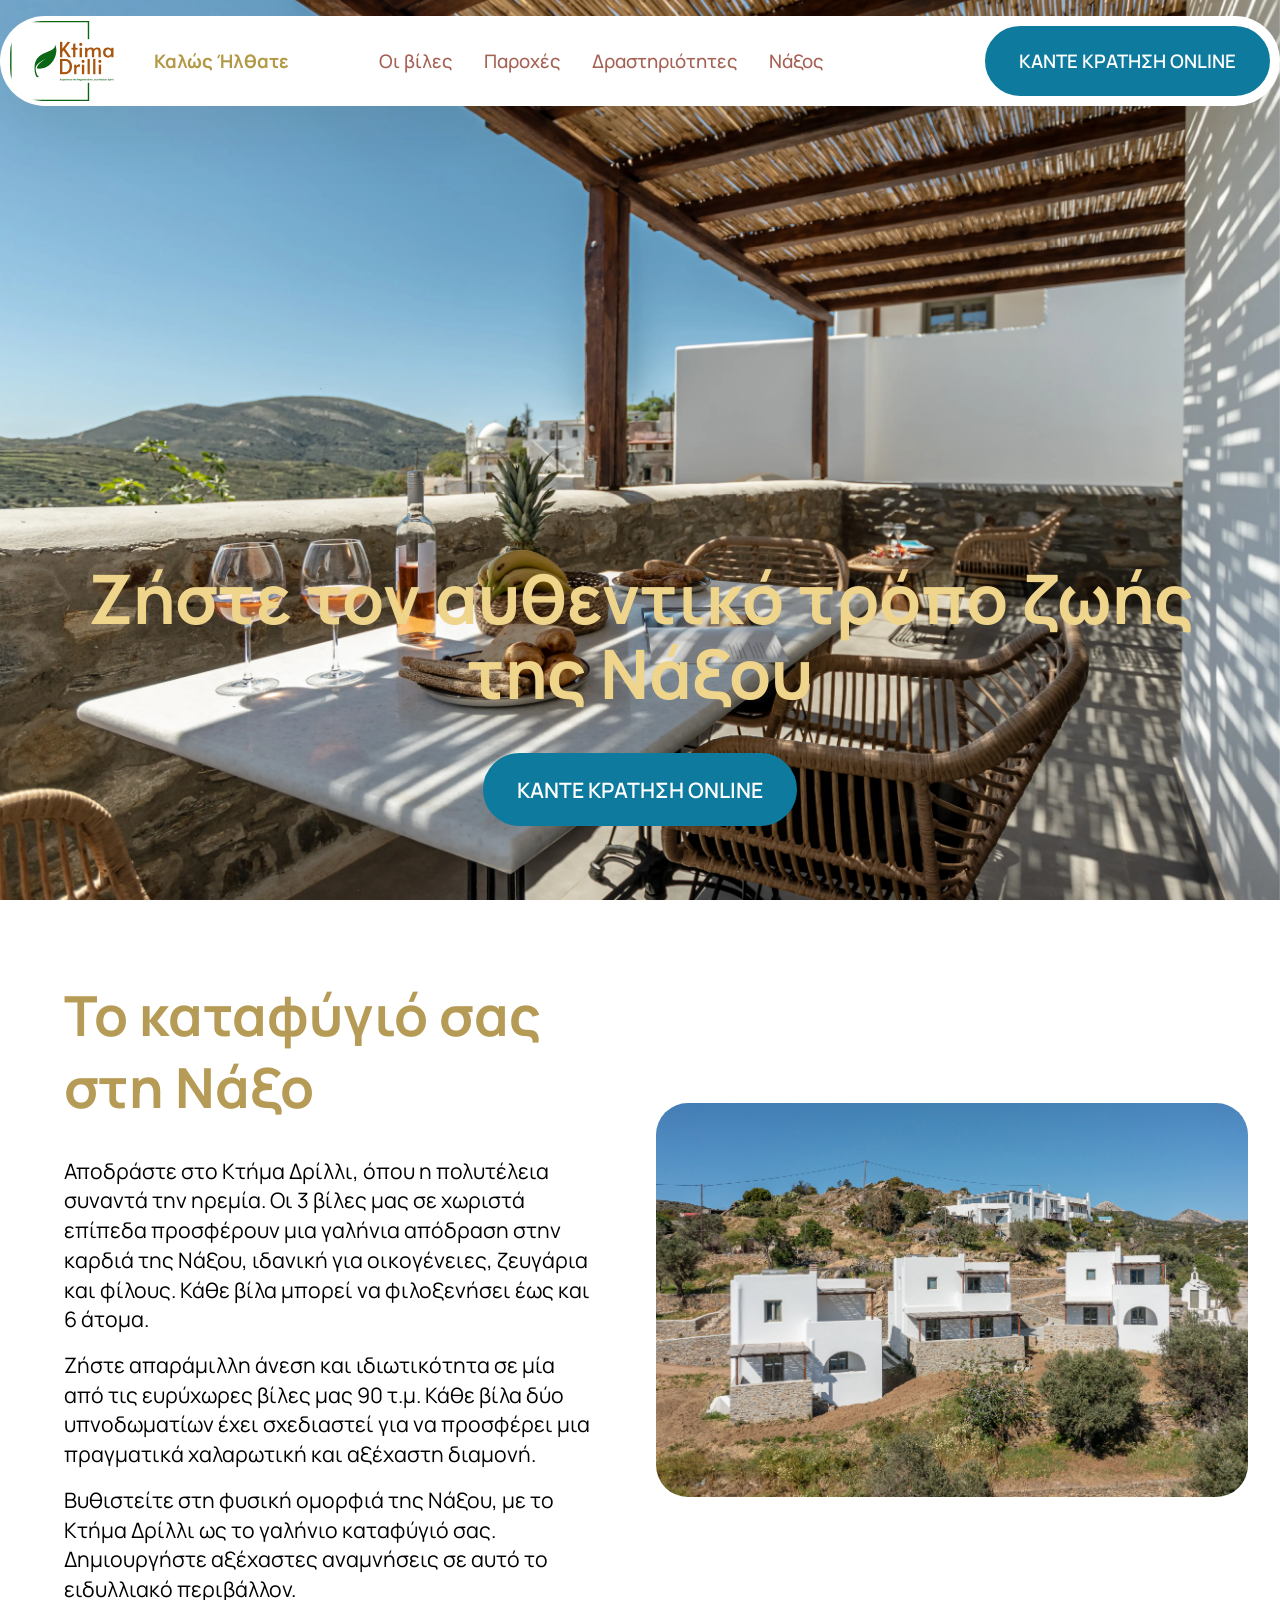
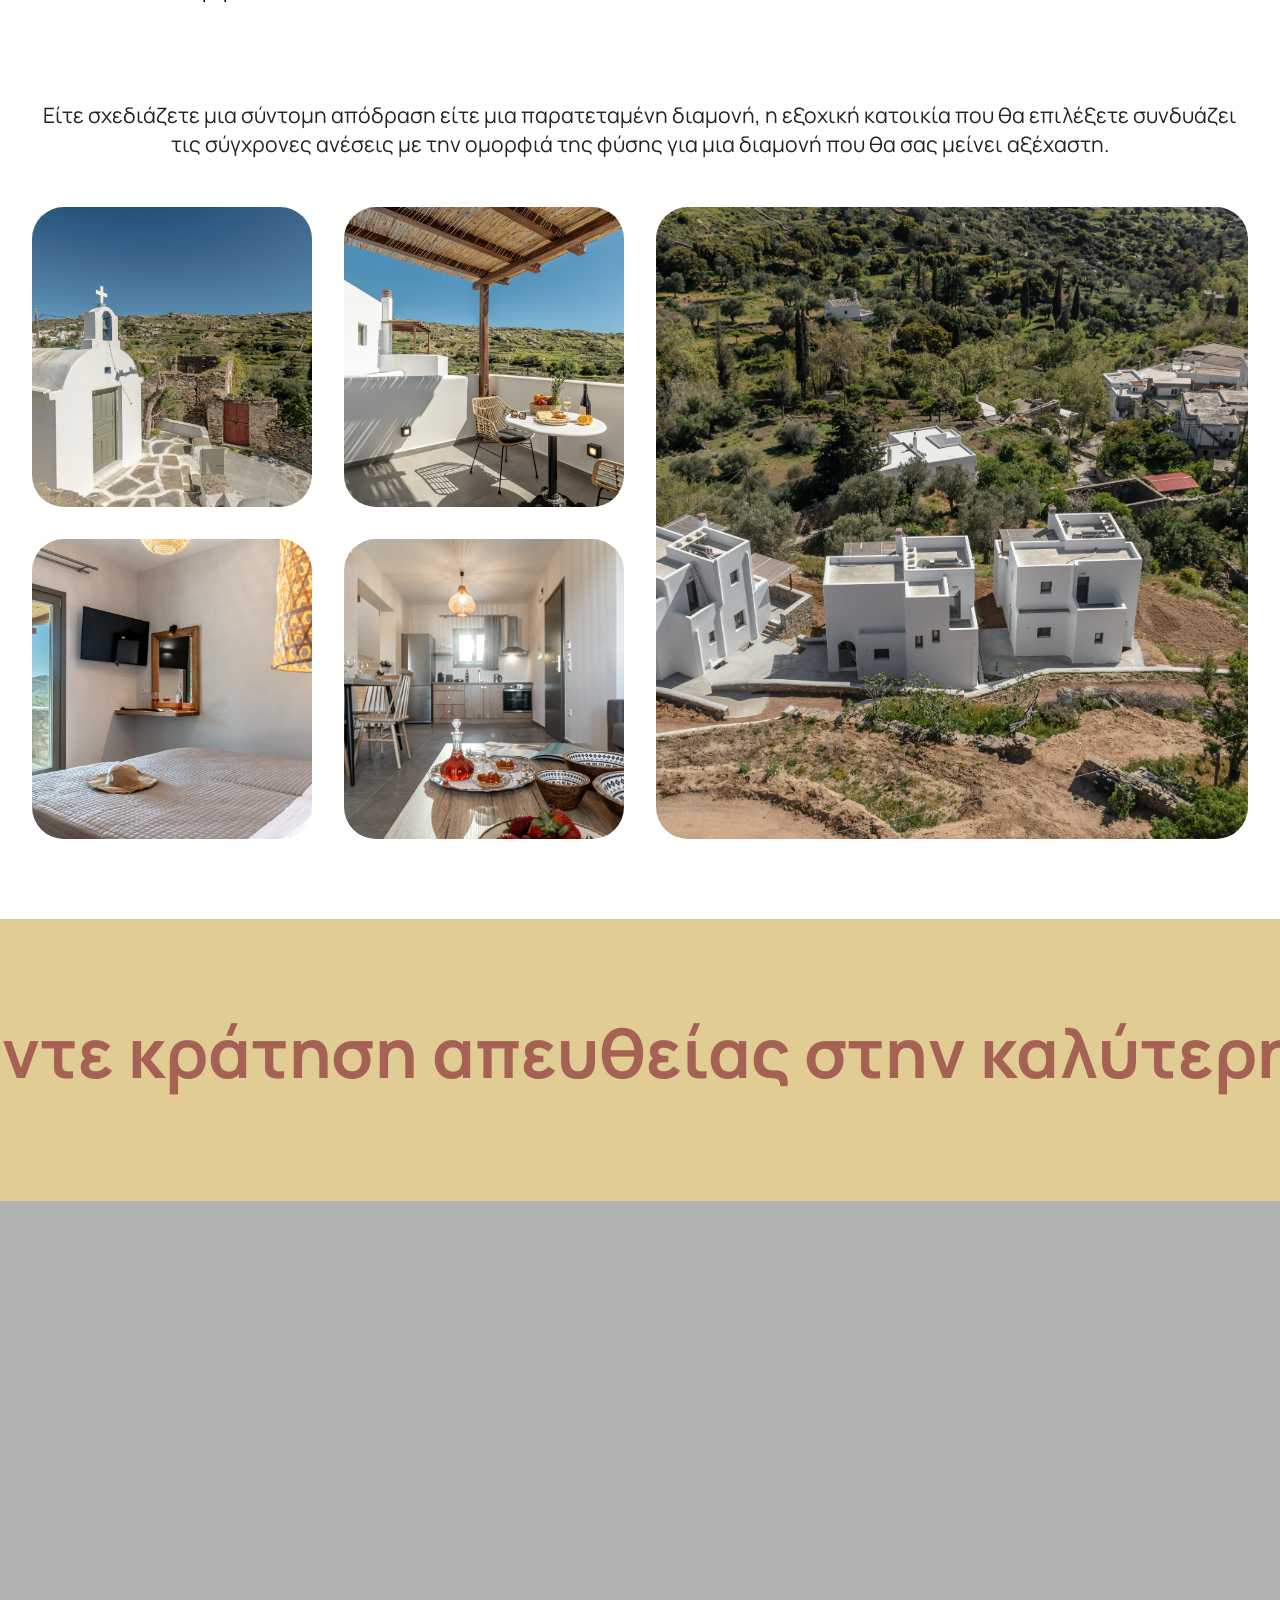
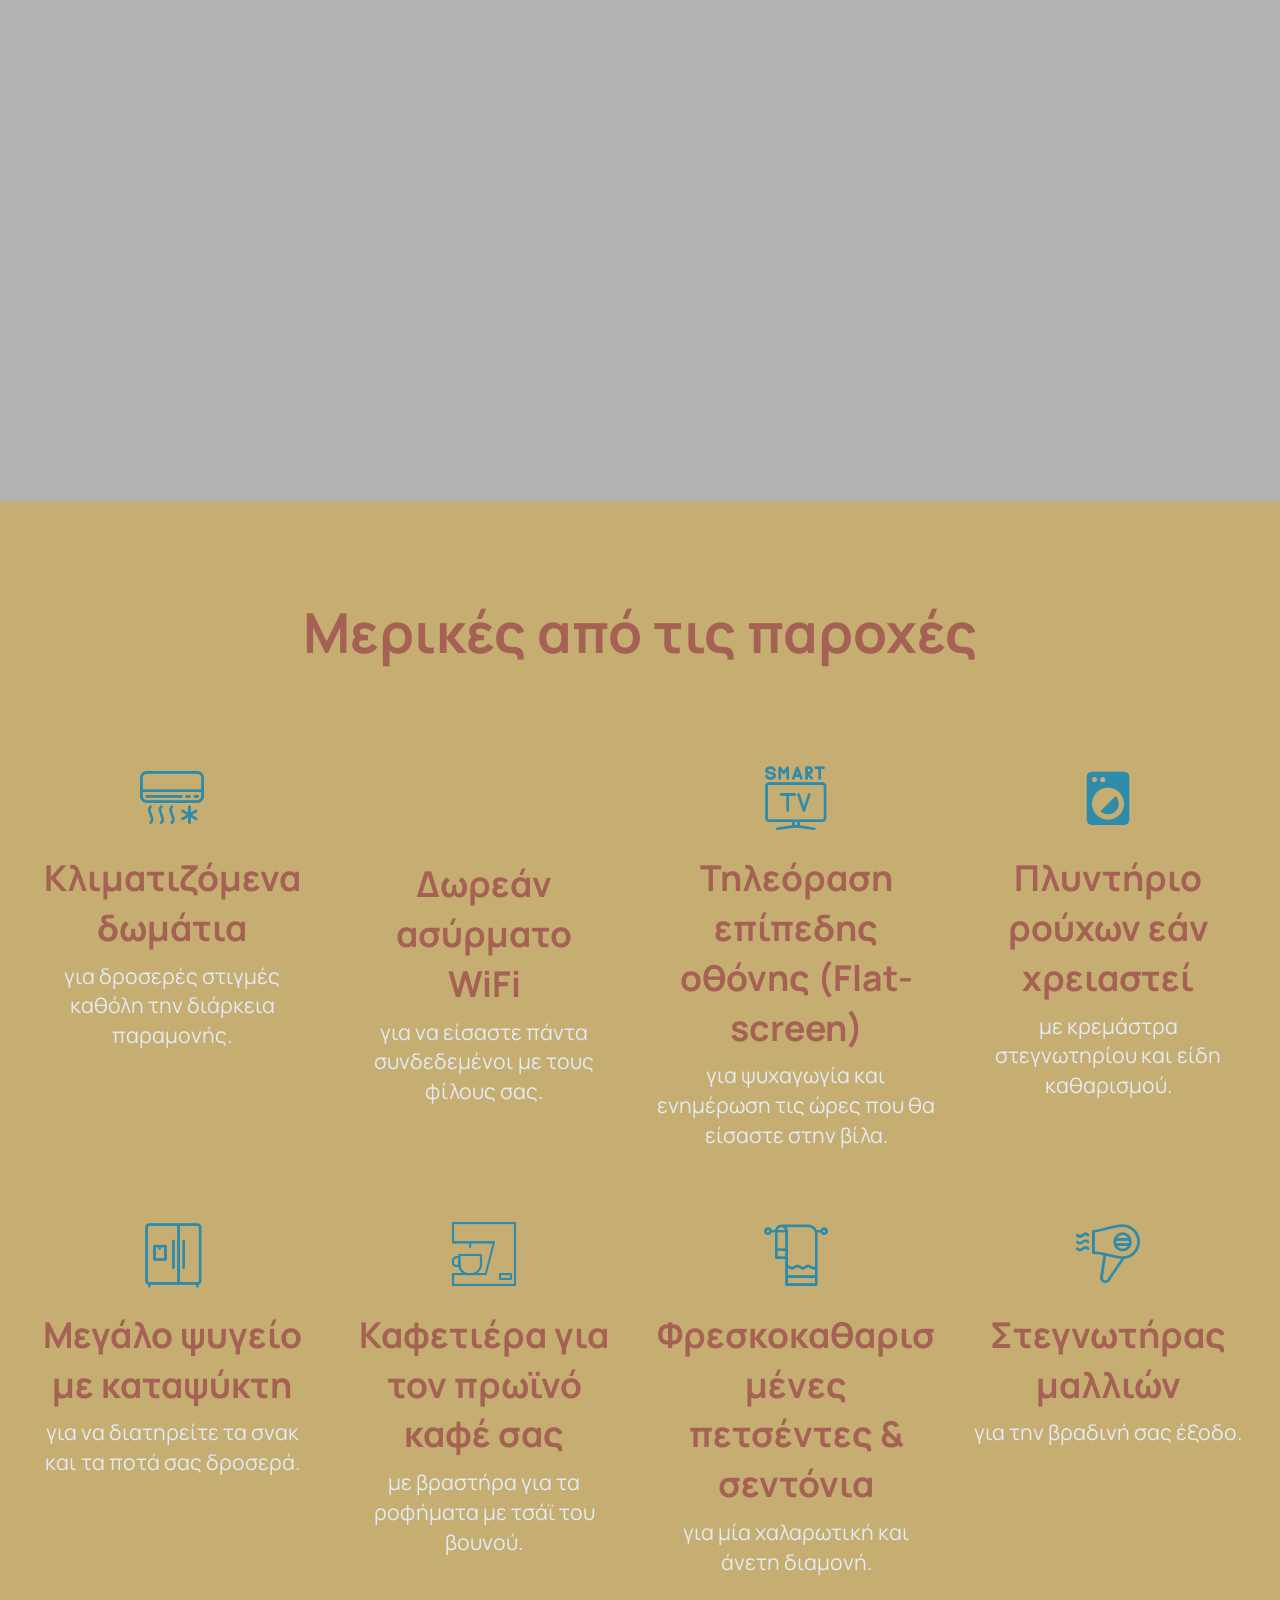
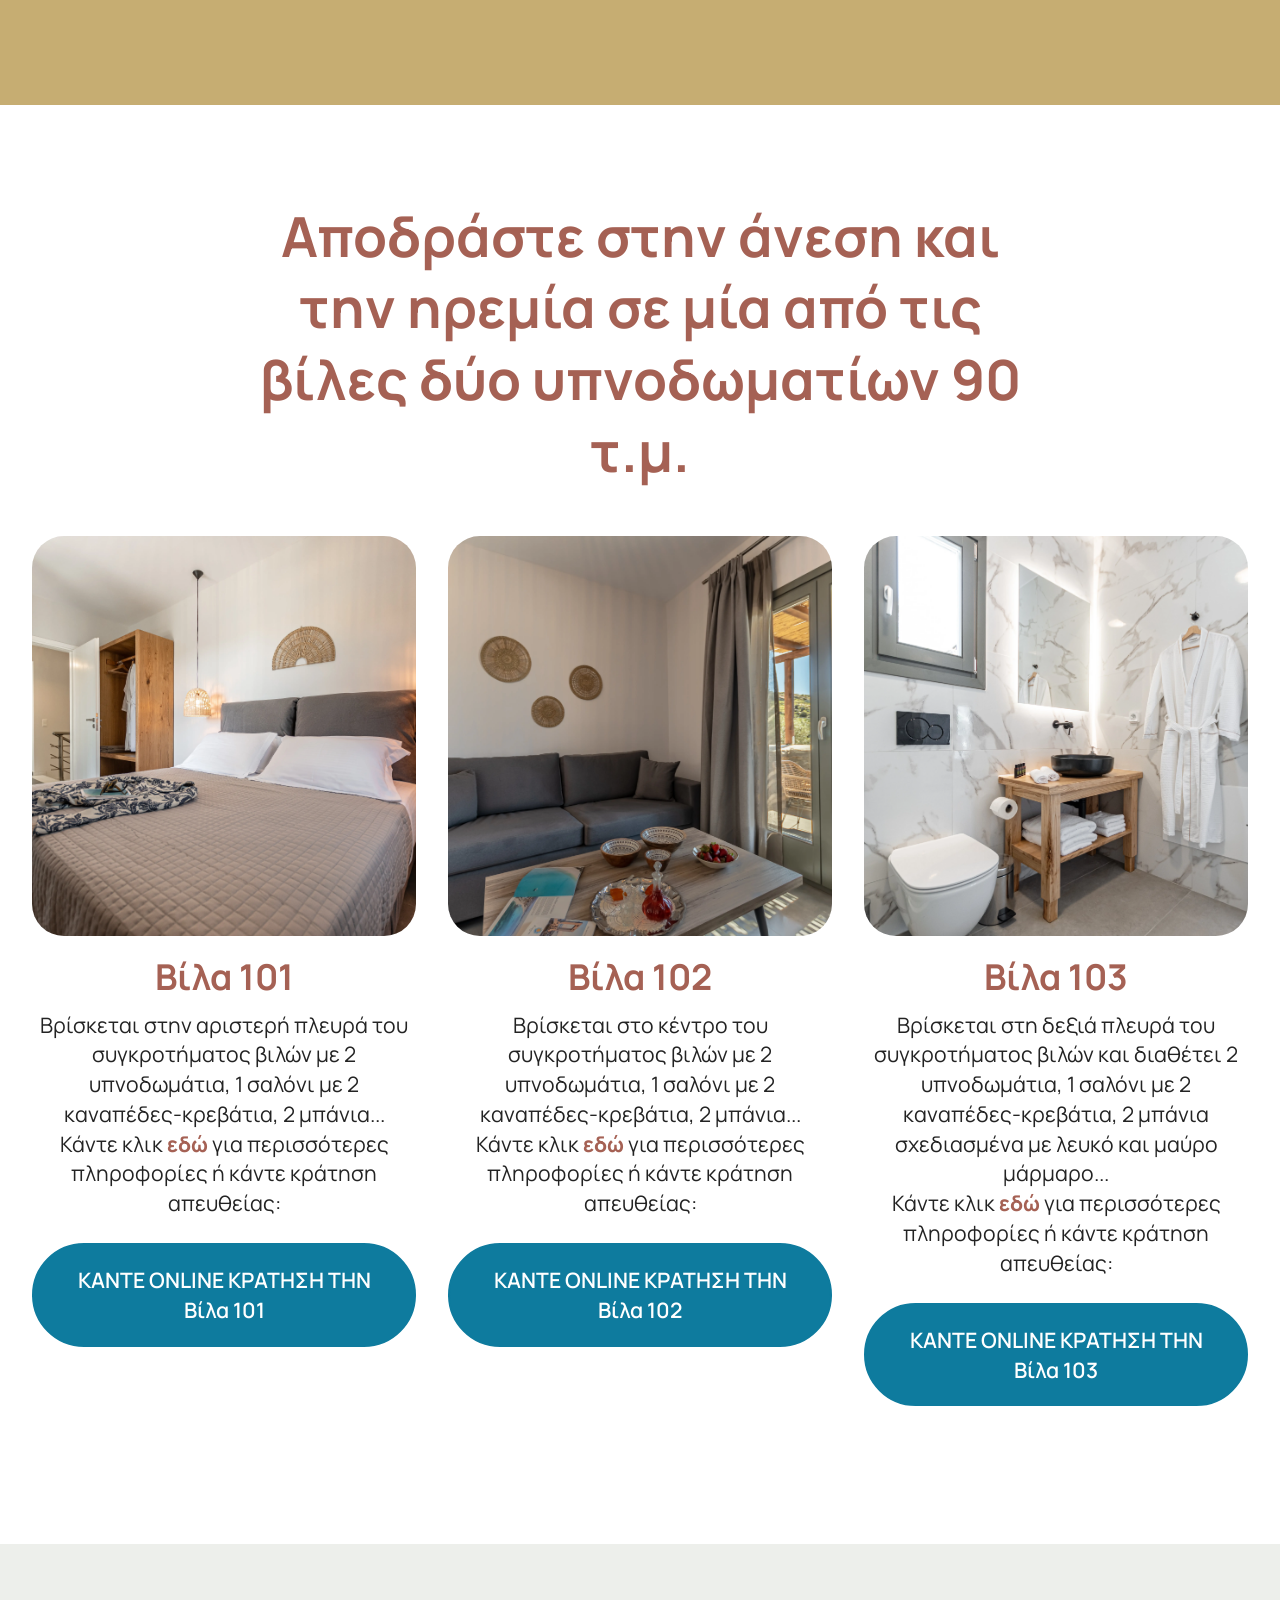
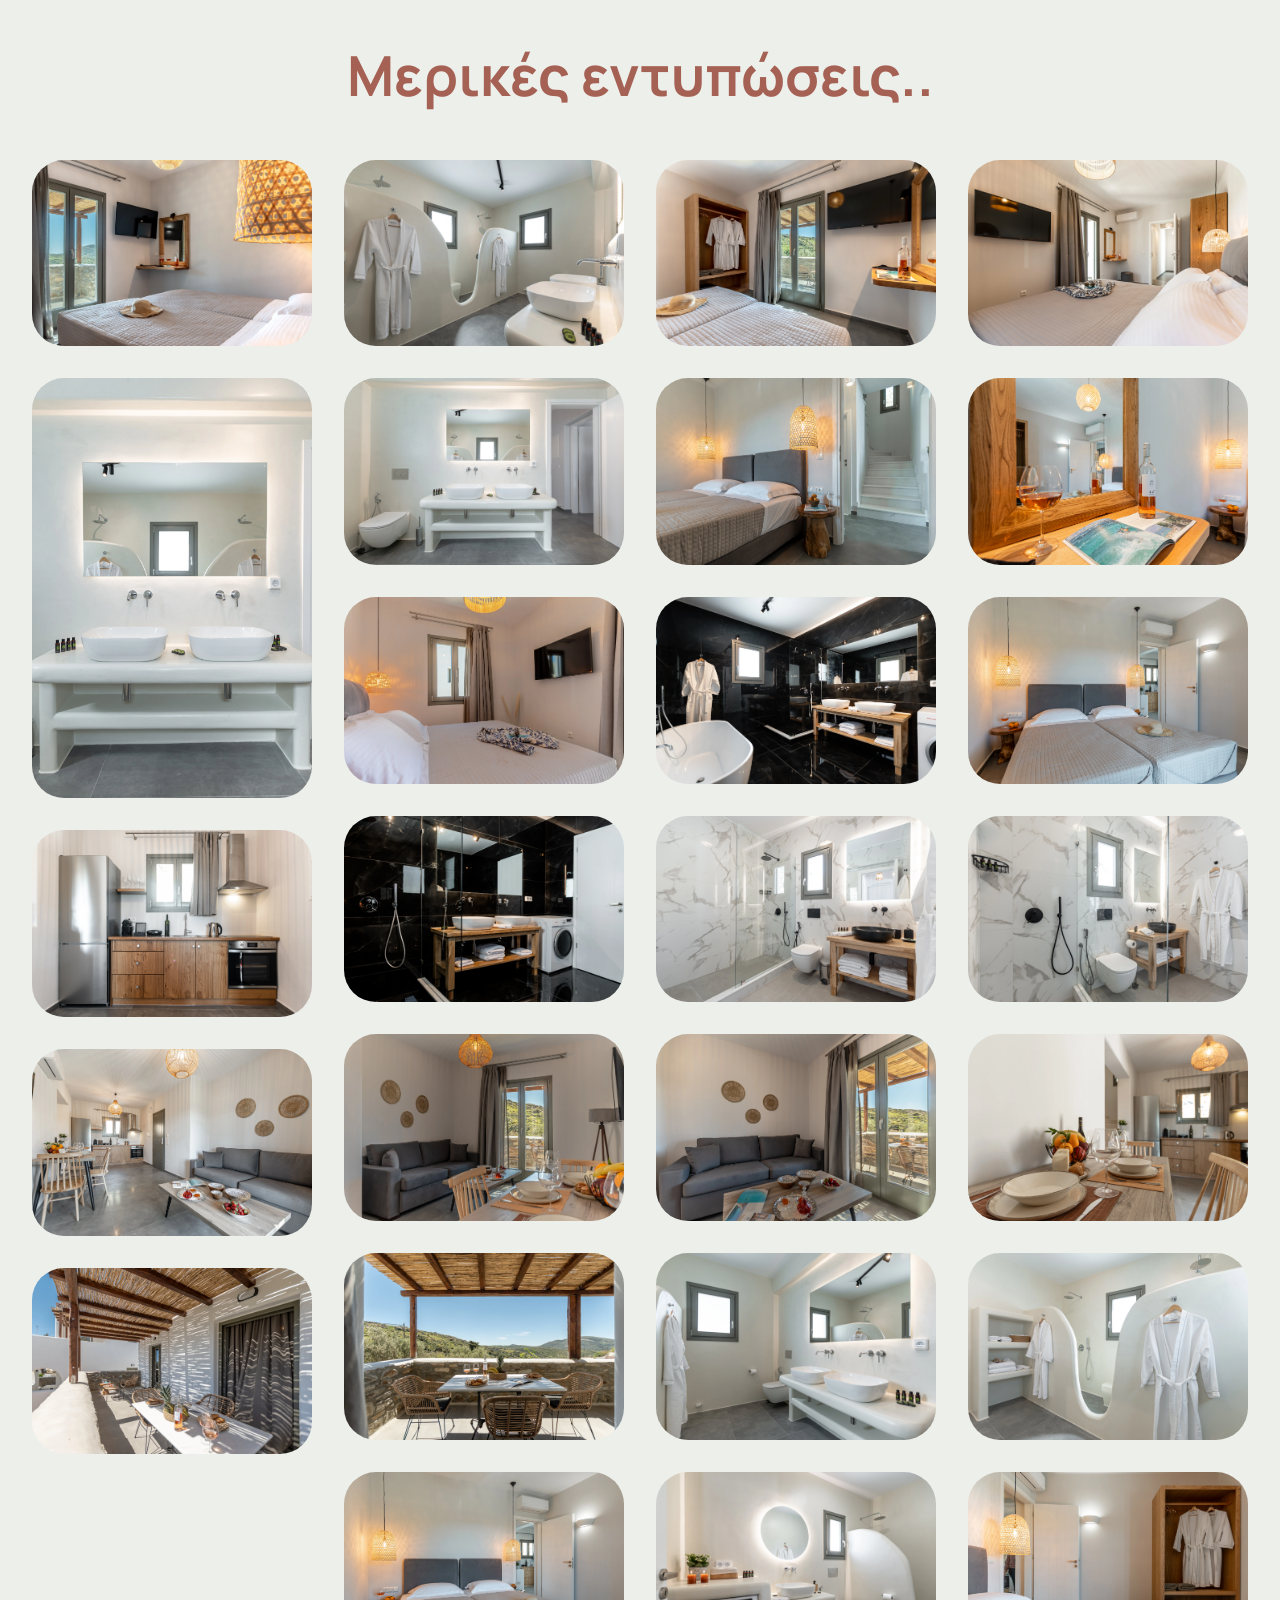
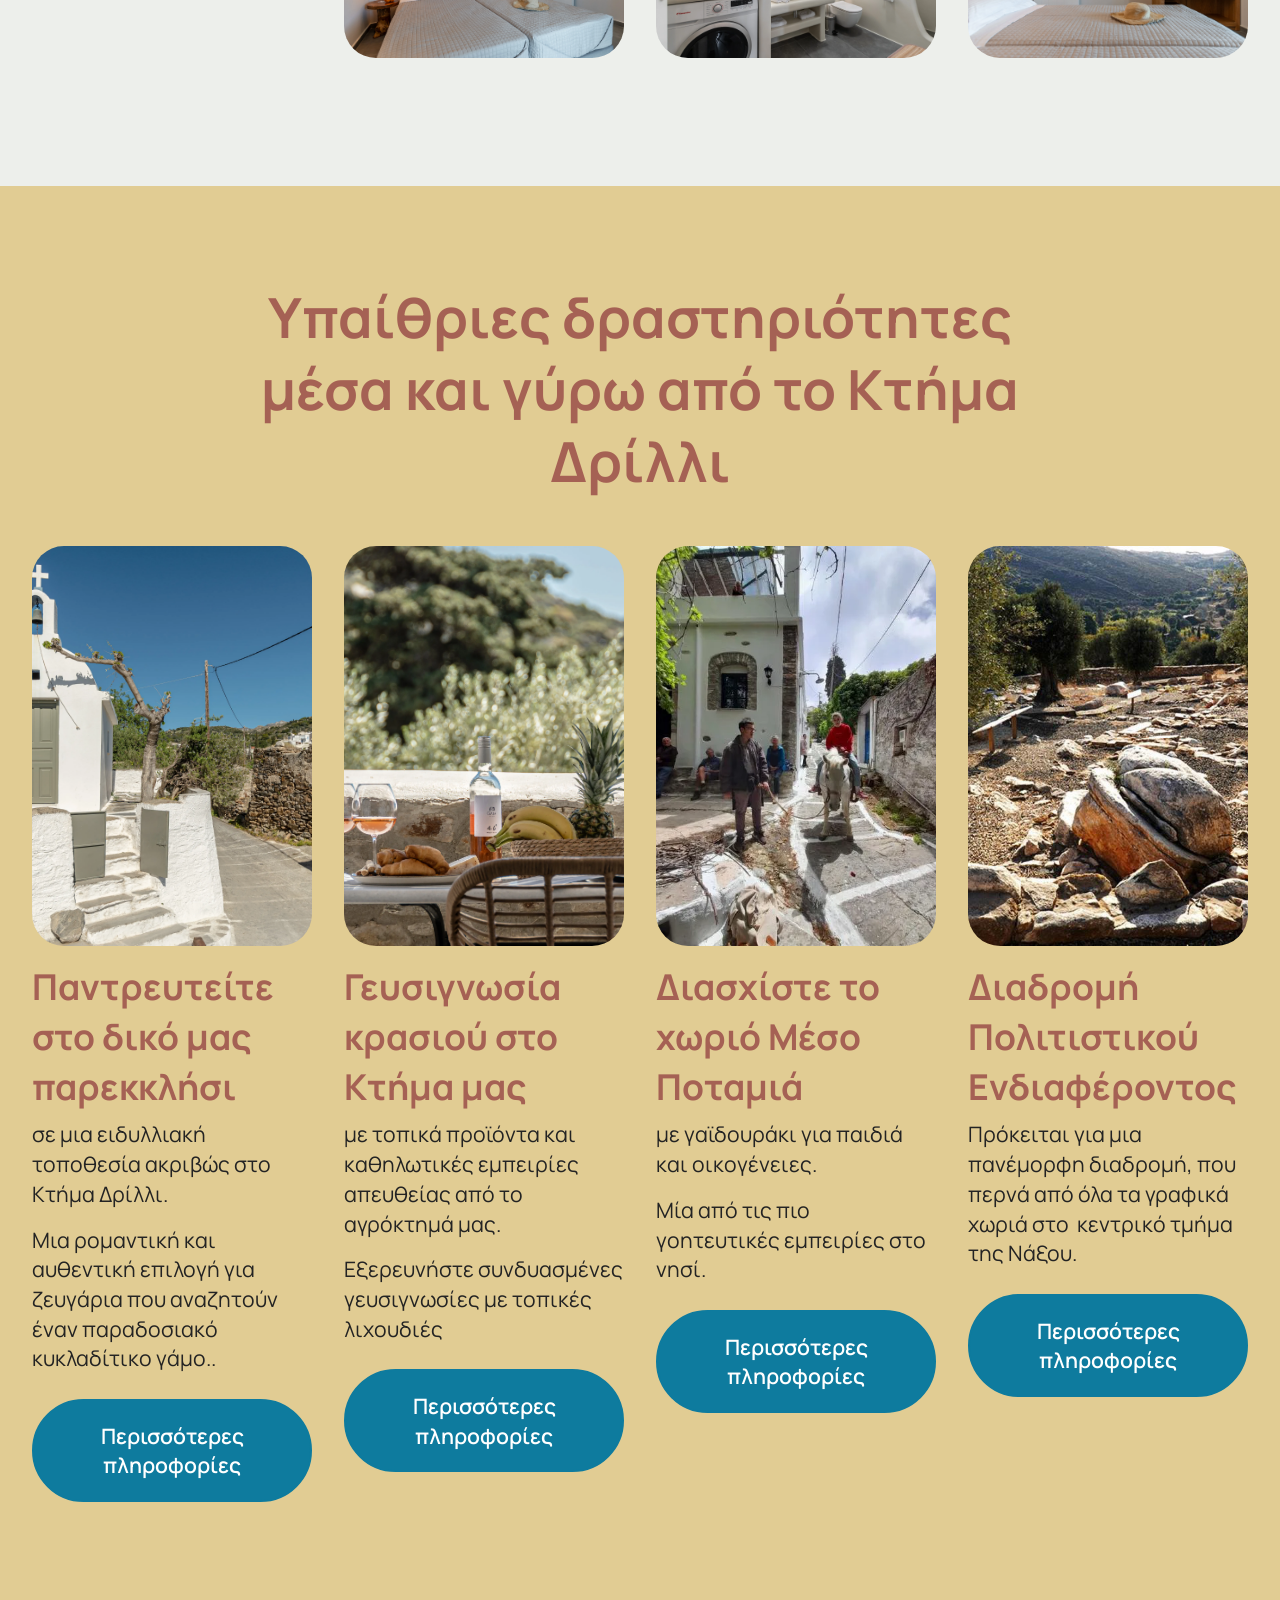
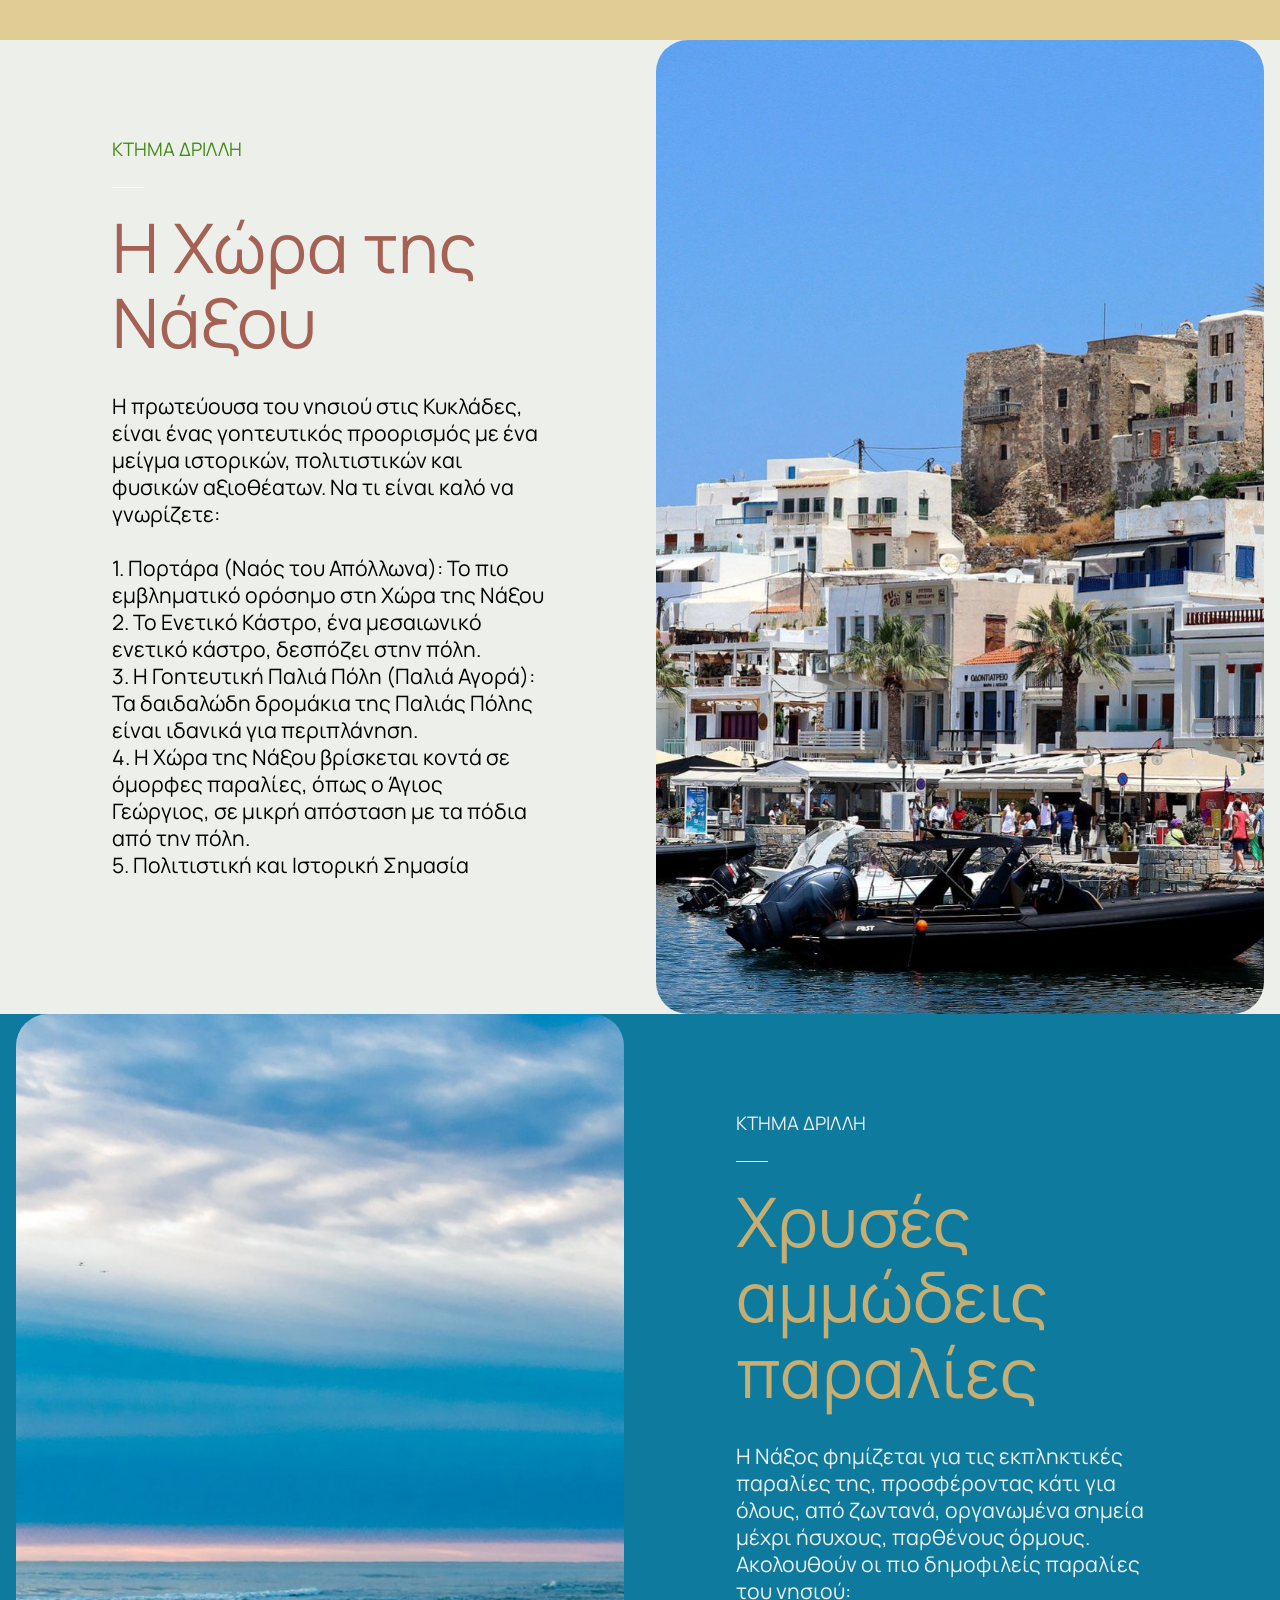
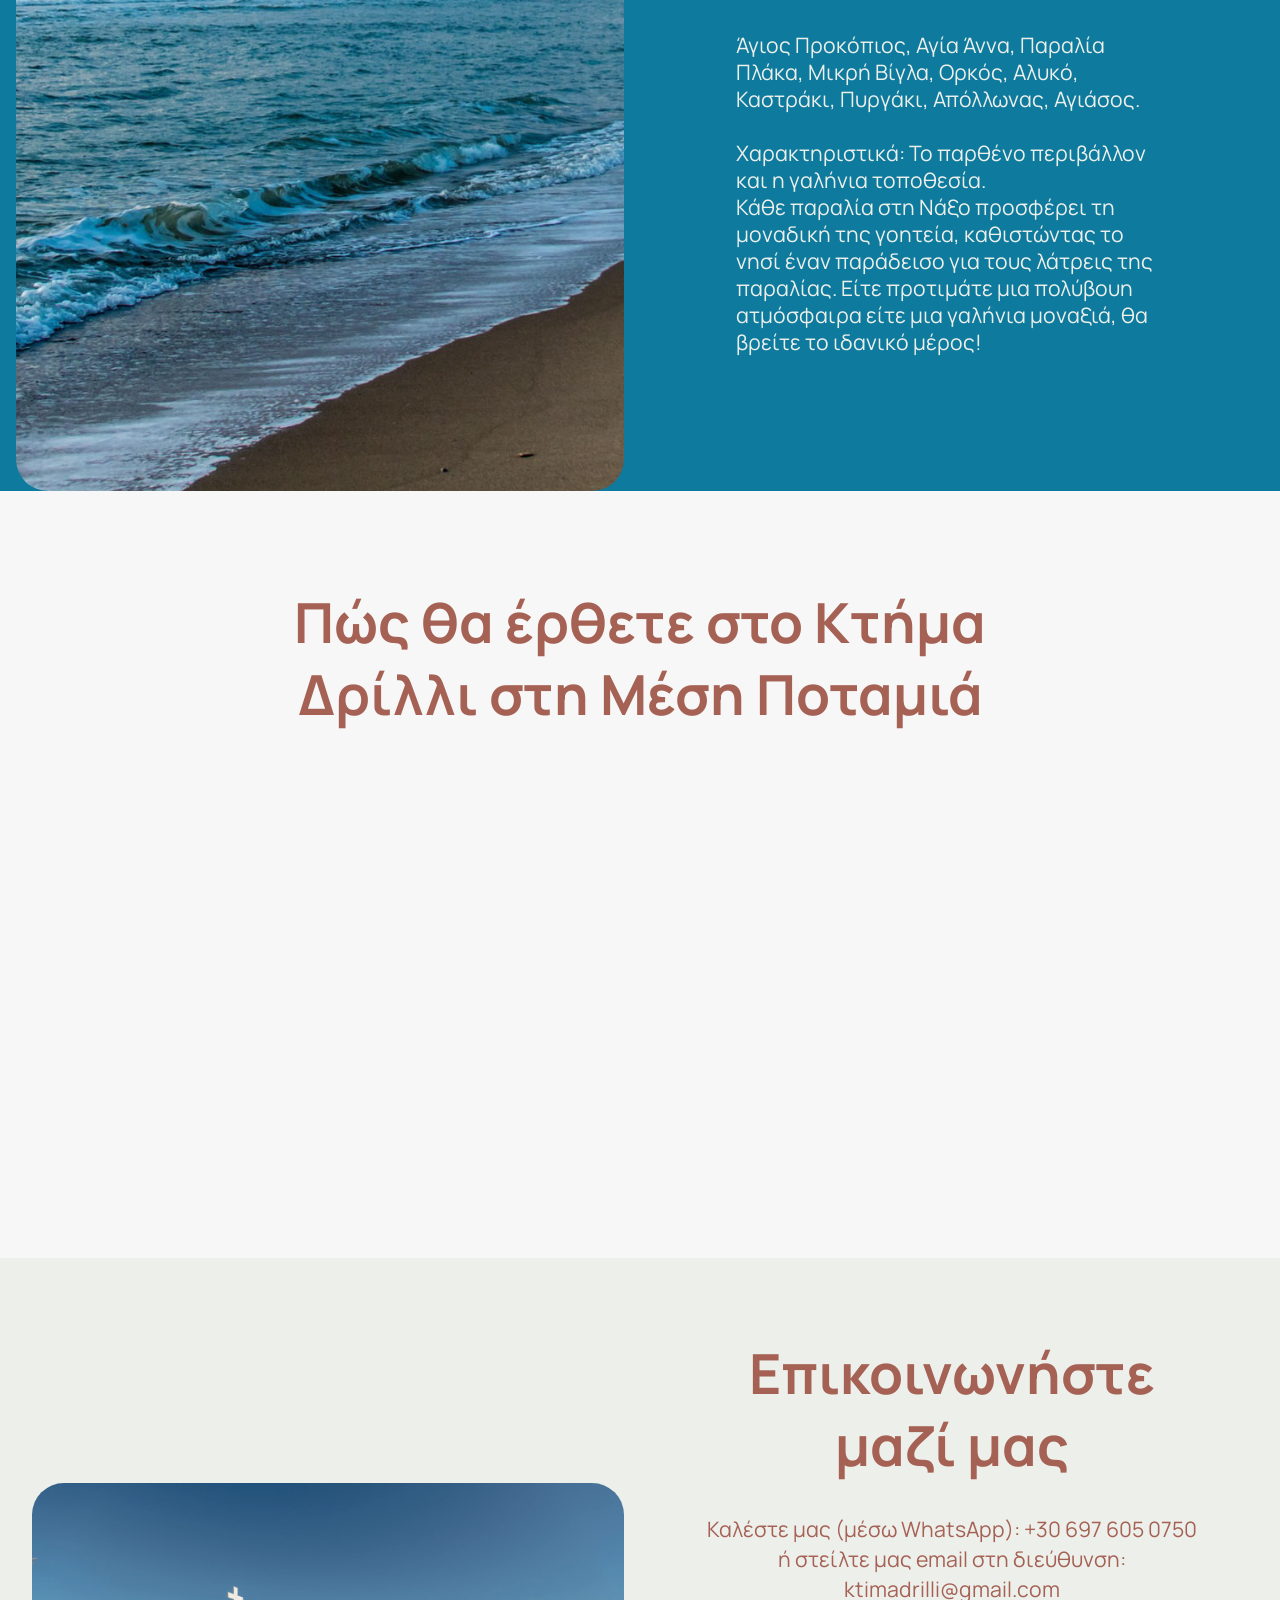
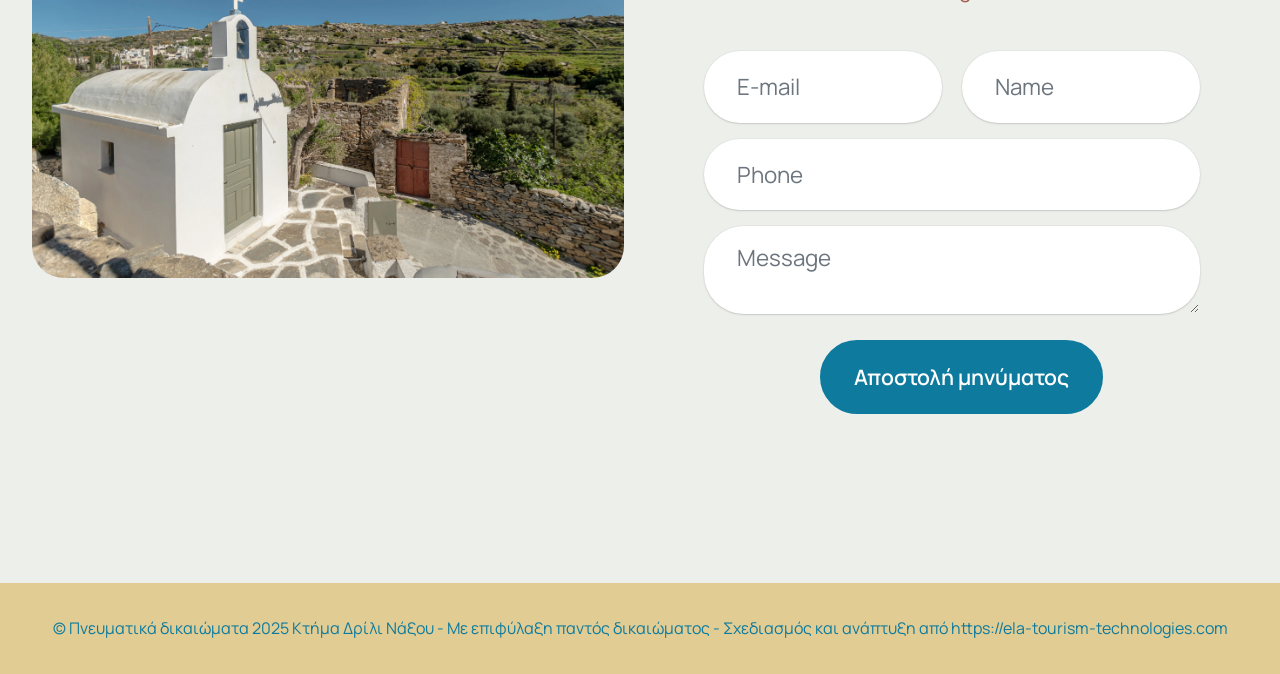
==== index.html @ ff8affc4 "create github pages" ====
<!DOCTYPE html>
<html  >
<head>
  
  <meta charset="UTF-8">
  <meta http-equiv="X-UA-Compatible" content="IE=edge">
  
  <meta name="viewport" content="width=device-width, initial-scale=1, minimum-scale=1">
  <link rel="shortcut icon" href="assets/images/ktima-drilli-logo.webp" type="image/x-icon">
  <meta name="description" content="Το Κτήμα Δρίλλη προσφέρει πολυτελείς βίλες 90 τ.μ. στη Νάξο, που συνδυάζουν άνεση και φυσική ομορφιά. Ιδανικό για οικογένειες, ζευγάρια ή παρέες που αναζητούν μια χαλαρωτική, ιδιωτική απόδραση στην Ελλάδα.">
  
  
  <title>Κτήμα Δρίλλη: Ζήστε τον αυθεντικό τρόπο ζωής της Νάξου</title>
  <link rel="stylesheet" href="assets/web/assets/mobirise-icons2/mobirise2.css">
  <link rel="stylesheet" href="assets/Material-Design-Icons/css/material.css">
  <link rel="stylesheet" href="assets/icon54/style.css">
  <link rel="stylesheet" href="assets/icon54-v3/style.css">
  <link rel="stylesheet" href="assets/icon54-v4/style.css">
  <link rel="stylesheet" href="assets/iconsMind/style.css">
  <link rel="stylesheet" href="assets/bootstrap/css/bootstrap.min.css">
  <link rel="stylesheet" href="assets/bootstrap/css/bootstrap-grid.min.css">
  <link rel="stylesheet" href="assets/bootstrap/css/bootstrap-reboot.min.css">
  <link rel="stylesheet" href="assets/parallax/jarallax.css">
  <link rel="stylesheet" href="assets/smart-cart/minicart-theme.css">
  <link rel="stylesheet" href="assets/dropdown/css/style.css">
  <link rel="stylesheet" href="assets/theme/css/style.css">
  <link rel="stylesheet" href="assets/gallery/style.css">
  <link rel="preload" href="https://fonts.googleapis.com/css2?family=Manrope:wght@400;700&display=swap&display=swap" as="style" onload="this.onload=null;this.rel='stylesheet'">
  <noscript><link rel="stylesheet" href="https://fonts.googleapis.com/css2?family=Manrope:wght@400;700&display=swap&display=swap"></noscript>
  <link rel="preload" as="style" href="assets/mobirise/css/mbr-additional.css?v=UXS3jw"><link rel="stylesheet" href="assets/mobirise/css/mbr-additional.css?v=UXS3jw" type="text/css">

  
  
  

</head>
<body>
  
  <section data-bs-version="5.1" class="menu menu2 cid-uKYtBYtmdM" once="menu" id="menu-5-uKYtBYtmdM">
	

	<nav class="navbar navbar-dropdown navbar-fixed-top navbar-expand-lg">
		<div class="container">
			<div class="navbar-brand">
				<span class="navbar-logo">
					
						<img src="assets/images/ktima-drilli-logo.webp" alt="" style="height: 5rem;">
					
				</span>
				<span class="navbar-caption-wrap"><a class="navbar-caption text-warning text-primary display-4" href="index.html#top">Καλώς Ήλθατε</a></span>
			</div>
			<button class="navbar-toggler" type="button" data-toggle="collapse" data-bs-toggle="collapse" data-target="#navbarSupportedContent" data-bs-target="#navbarSupportedContent" aria-controls="navbarNavAltMarkup" aria-expanded="false" aria-label="Toggle navigation">
				<div class="hamburger">
					<span></span>
					<span></span>
					<span></span>
					<span></span>
				</div>
			</button>
			<div class="collapse navbar-collapse" id="navbarSupportedContent">
				<ul class="navbar-nav nav-dropdown" data-app-modern-menu="true"><li class="nav-item">
						<a class="nav-link link text-secondary display-4" href="index.html#features03-1">Οι βίλες</a>
					</li><li class="nav-item"><a class="nav-link link text-secondary display-4" href="index.html#features7-5">Παροχές</a></li>
					<li class="nav-item">
						<a class="nav-link link text-secondary display-4" href="index.html#events-1-uKYtBYwsa6">Δραστηριότητες</a>
					</li><li class="nav-item">
						<a class="nav-link link text-secondary display-4" href="index.html#features3-b" aria-expanded="false">Νάξος</a>
					</li></ul>
				<div class="icons-menu">
					<a class="iconfont-wrapper" href="https://wa.me/30 697 605 0750">
						<span class="p-2 mbr-iconfont mobi-mbri-phone mobi-mbri"></span>
					</a>
					<a class="iconfont-wrapper" href="mailto:ktimadrilli@gmail.com">
						<span class="p-2 mbr-iconfont mobi-mbri-letter mobi-mbri"></span>
					</a>
					<a class="iconfont-wrapper" href="index.html#map01-0">
						<span class="p-2 mbr-iconfont mobi-mbri-map-pin mobi-mbri"></span>
					</a>
					
				</div>
				<div class="navbar-buttons mbr-section-btn"><a class="btn btn-danger display-4" href="https://ibe.channex.io/online-booking-ktima-drilli?lang=en" target="_blank">ΚΑΝΤΕ ΚΡΑΤΗΣΗ ONLINE</a></div>
			</div>
		</div>
	</nav>
</section>

<section data-bs-version="5.1" class="header16 cid-uKYtBYtxY2 mbr-fullscreen mbr-parallax-background" id="hero-17-uKYtBYtxY2">
  
  
  <div class="container-fluid">
    <div class="row">
      <div class="content-wrap col-12 col-md-12">
        <h1 class="mbr-section-title mbr-fonts-style mbr-white mb-4 display-1">
          <strong>Ζήστε τον αυθεντικό τρόπο ζωής της Νάξου</strong></h1>
        
        
        <div class="mbr-section-btn"><a class="btn btn-danger display-7" href="https://ibe.channex.io/online-booking-ktima-drilli?lang=en" target="_blank">ΚΑΝΤΕ ΚΡΑΤΗΣΗ ONLINE</a></div>
      </div>
    </div>
  </div>
</section>

<section data-bs-version="5.1" class="article4 cid-uKYtBYt6i1" id="about-us-4-uKYtBYt6i1">
	

	
	

	<div class="container">
		<div class="row justify-content-center">
			<div class="col-12 col-md-12 col-lg-6 image-wrapper">
				<img class="w-100" src="assets/images/ktima-drilli-3.webp" alt="">
			</div>
			<div class="col-12 col-md-12 col-lg">
				<div class="text-wrapper align-left">
					<h1 class="mbr-section-title mbr-fonts-style mb-4 display-2"><strong>Το καταφύγιό σας στη Νάξο</strong></h1>
					<p class="mbr-text mbr-fonts-style mb-3 display-7">Αποδράστε στο Κτήμα Δρίλλι, όπου η πολυτέλεια συναντά την ηρεμία. Οι 3 βίλες μας σε χωριστά επίπεδα προσφέρουν μια γαλήνια απόδραση στην καρδιά της Νάξου, ιδανική για οικογένειες, ζευγάρια και φίλους. Κάθε βίλα μπορεί να φιλοξενήσει έως και 6 άτομα.</p>

					<p class="mbr-text mbr-fonts-style mb-3 display-7">Ζήστε απαράμιλλη άνεση και ιδιωτικότητα σε μία από τις ευρύχωρες βίλες μας 90 τ.μ. Κάθε βίλα δύο υπνοδωματίων έχει σχεδιαστεί για να προσφέρει μια πραγματικά χαλαρωτική και αξέχαστη διαμονή.</p>
					<p class="mbr-text mbr-fonts-style mb-3 display-7">Βυθιστείτε στη φυσική ομορφιά της Νάξου, με το Κτήμα Δρίλλι ως το γαλήνιο καταφύγιό σας. Δημιουργήστε αξέχαστες αναμνήσεις σε αυτό το ειδυλλιακό περιβάλλον.</p>
					
				</div>
			</div>
		</div>
	</div>
</section>

<section data-bs-version="5.1" class="gallery05 cid-uNybb26QUa" id="gallery05-3">
    

    
    
    <div class="container">
        <div class="row justify-content-center">
            <div class="col-md-12 content-head mb-5">
                
                <p class="mbr-text mbr-fonts-style mt-4 mb-0 display-7">
                    Είτε σχεδιάζετε μια σύντομη απόδραση είτε μια παρατεταμένη διαμονή, η εξοχική κατοικία που θα επιλέξετε συνδυάζει τις σύγχρονες ανέσεις με την ομορφιά της φύσης για μια διαμονή που θα σας μείνει αξέχαστη.</p>
            </div>
        </div>
        <div class="row justify-content-center  blockContent">
            <div class="col-12 col-lg-6">
                <div class="row">
                    <div class="col-xs-12 col-sm-12 col-md-6 col-lg-6 active">
                        <div class="item-wrapper">
                            <div class="item-img">
                                <img src="assets/images/ktima-drilli-11.webp" alt="" title="" data-slide-to="0" data-bs-slide-to="0" class="smallImage">
                            </div>

                        </div>
                    </div>
                    <div class="col-md-6 col-xs-12 col-sm-12 col-lg-6">
                        <div class="item-wrapper">
                            <div class="item-img">
                                <img src="assets/images/ktima-drilli-108.webp" alt="" title="" data-slide-to="1" data-bs-slide-to="1" class="smallImage">
                            </div>

                        </div>
                    </div>
                    <div class="col-xs-12 col-sm-12 col-md-6 col-lg-6">
                        <div class="item-wrapper">
                            <div class="item-img">
                                <img src="assets/images/ktima-drilli-61.webp" alt="" title="" data-slide-to="2" data-bs-slide-to="2" class="smallImage">
                            </div>
                        </div>
                    </div>
                    <div class="col-xs-12 col-sm-12 col-md-6 col-lg-6">
                        <div class="item-wrapper">
                            <div class="item-img">
                                <img src="assets/images/ktima-drilli-32.webp" alt="" title="" data-slide-to="3" data-bs-slide-to="3" class="smallImage">
                            </div>
                        </div>
                    </div>
                </div>
            </div>
            <div class="col-12 col-lg-6">
                <div class="item-wrapper">
                    <div class="item-img ">
                        <img class="w-100 largeImage" src="assets/images/ktima-drilli-6.webp" alt="" data-slide-to="3" data-bs-slide-to="3">
                    </div>

                </div>
            </div>
        </div>
    </div>
</section>

<section data-bs-version="5.1" class="gallery10 cid-uKYtBYyLE2" id="features-61-uKYtBYyLE2">
  


  <div class="container-fluid">

      <div class="loop-container">
        <div class="item display-1" data-linewords="Κάντε κράτηση απευθείας στην καλύτερη τιμή και εξοικονομήστε έως και 20%*" data-direction="-1" data-speed="0.05">☁️ Best offers ☁️ Free delivery ☁️ Perfect design ☁️ Comfort ☁️ Support 24/7 ☁️ Vibes</div>

        <div class="item display-1" data-linewords="Κάντε κράτηση απευθείας στην καλύτερη τιμή και εξοικονομήστε έως και 20%*" data-direction="-1" data-speed="0.05">☁️ Best offers ☁️ Free delivery ☁️ Perfect design ☁️ Comfort ☁️ Support 24/7 ☁️ Vibes</div>
      </div>
    
  </div>
</section>

<section data-bs-version="5.1" class="header18 cid-uKYtBYvXwP mbr-fullscreen mbr-parallax-background" id="video-5-uKYtBYvXwP">
  

  <div class="mbr-overlay" style="opacity: 0.3; background-color: rgb(0, 0, 0);"></div>
  <div class="container-fluid">
    <div class="row">
    </div>
  </div>
</section>

<section data-bs-version="5.1" class="formulam5 features7 cid-uNWDgXG5sq" id="features7-5">
  

  
  
  <div class="container-fluid">
    <div class="row justify-content-center mb-5">
      <div class="col-12 mb-0 content-head">
        <h3 class="mbr-section-title mbr-fonts-style align-center display-2"><strong>Μερικές από τις παροχές</strong></h3>
        
      </div>
    </div>
    <div class="row justify-content-center">
      <div class="item features-without-image col-12 col-md-6 col-lg-3">
        <div class="item-wrapper">
          <div class="card-box align-left">
            <div class="iconfont-wrapper mb-3">
              <span class="mbr-iconfont icon54-v1-air-conditioner1"></span>
            </div>
            <h5 class="card-title mbr-fonts-style display-5">
              <strong>Κλιματιζόμενα δωμάτια</strong></h5>
            <p class="card-text mbr-fonts-style mb-3 display-7">για δροσερές στιγμές καθόλη την διάρκεια παραμονής.
            </p>

          </div>
        </div>
      </div>
      <div class="item features-without-image col-12 col-md-6 col-lg-3">
        <div class="item-wrapper">
          <div class="card-box align-left">
            <div class="iconfont-wrapper mb-3">
              <span class="mbr-iconfont mobi-mbri-wifi mobi-mbri"></span>
            </div>
            <h5 class="card-title mbr-fonts-style display-5">
              <strong>Δωρεάν ασύρματο <br>WiFi</strong></h5>
            <p class="card-text mbr-fonts-style mb-3 display-7">για να είσαστε πάντα συνδεδεμένοι με τους φίλους σας.</p>

          </div>
        </div>
      </div>
      <div class="item features-without-image col-12 col-md-6 col-lg-3">
        <div class="item-wrapper">
          <div class="card-box align-left">
            <div class="iconfont-wrapper mb-3">
              <span class="mbr-iconfont icon54-v3-smart-tv"></span>
            </div>
            <h5 class="card-title mbr-fonts-style display-5">
              <strong>Τηλεόραση επίπεδης οθόνης (Flat-screen)</strong></h5>
            <p class="card-text mbr-fonts-style mb-3 display-7">για ψυχαγωγία και ενημέρωση τις ώρες που θα είσαστε στην βίλα.
            </p>

          </div>
        </div>
      </div><div class="item features-without-image col-12 col-md-6 col-lg-3">
        <div class="item-wrapper">
          <div class="card-box align-left">
            <div class="iconfont-wrapper mb-3">
              <span class="mbr-iconfont mdi-maps-local-laundry-service"></span>
            </div>
            <h5 class="card-title mbr-fonts-style display-5">
              <strong>Πλυντήριο ρούχων εάν χρειαστεί</strong></h5>
            <p class="card-text mbr-fonts-style mb-3 display-7">με κρεμάστρα στεγνωτηρίου και είδη καθαρισμού.
            </p>

          </div>
        </div>
      </div><div class="item features-without-image col-12 col-md-6 col-lg-3">
        <div class="item-wrapper">
          <div class="card-box align-left">
            <div class="iconfont-wrapper mb-3">
              <span class="mbr-iconfont icon54-v4-refrigerator"></span>
            </div>
            <h5 class="card-title mbr-fonts-style display-5">
              <strong>Μεγάλο ψυγείο με καταψύκτη</strong></h5>
            <p class="card-text mbr-fonts-style mb-3 display-7">για να διατηρείτε τα σνακ και τα ποτά σας δροσερά.
            </p>

          </div>
        </div>
      </div><div class="item features-without-image col-12 col-md-6 col-lg-3">
        <div class="item-wrapper">
          <div class="card-box align-left">
            <div class="iconfont-wrapper mb-3">
              <span class="mbr-iconfont imind-coffee-machine"></span>
            </div>
            <h5 class="card-title mbr-fonts-style display-5">
              <strong>Καφετιέρα για τον πρωϊνό καφέ σας</strong></h5>
            <p class="card-text mbr-fonts-style mb-3 display-7">με βραστήρα για τα ροφήματα με τσάϊ του βουνού.</p>

          </div>
        </div>
      </div><div class="item features-without-image col-12 col-md-6 col-lg-3">
        <div class="item-wrapper">
          <div class="card-box align-left">
            <div class="iconfont-wrapper mb-3">
              <span class="mbr-iconfont icon54-v3-towels-3"></span>
            </div>
            <h5 class="card-title mbr-fonts-style display-5">
              <strong>Φρεσκοκαθαρισμένες πετσέντες &amp; σεντόνια</strong></h5>
            <p class="card-text mbr-fonts-style mb-3 display-7">για μία χαλαρωτική και άνετη διαμονή.
            </p>

          </div>
        </div>
      </div><div class="item features-without-image col-12 col-md-6 col-lg-3">
        <div class="item-wrapper">
          <div class="card-box align-left">
            <div class="iconfont-wrapper mb-3">
              <span class="mbr-iconfont icon54-v1-hairdryer"></span>
            </div>
            <h5 class="card-title mbr-fonts-style display-5">
              <strong>Στεγνωτήρας μαλλιών</strong></h5>
            <p class="card-text mbr-fonts-style mb-3 display-7">για την βραδινή σας έξοδο.
            </p>

          </div>
        </div>
      </div>
      <div class="col-12">

        
      </div>
    </div>
  </div>
</section>

<section data-bs-version="5.1" class="features03 cid-uLyL7iqrpQ" id="features03-1">
	
	
	<div class="container-fluid">
		<div class="row justify-content-center mb-5">
			<div class="col-12 content-head">
				<div class="mbr-section-head">
					<h4 class="mbr-section-title mbr-fonts-style align-center mb-0 display-2"><strong>Αποδράστε στην άνεση και την ηρεμία σε μία από τις βίλες δύο υπνοδωματίων 90 τ.μ.</strong></h4>
					
				</div>
			</div>
		</div>
		<div class="row">
			<div class="item features-image col-12 col-md-6 col-lg-4 active">
				<div class="item-wrapper">
					<div class="item-img mb-3">
						<a href="page1.html#slider3-r"><img src="assets/images/ktima-drilli-99.webp" alt="" title=""></a>
					</div>
					<div class="item-content align-left">
						<h5 class="item-title mbr-fonts-style mt-0 mb-2 display-5"><a href="page1.html#slider3-r" class="text-secondary"><strong>Βίλα 101</strong></a></h5>
						<p class="mbr-text mbr-fonts-style mb-3 display-7">Βρίσκεται στην αριστερή πλευρά του συγκροτήματος βιλών με 2 υπνοδωμάτια, 1 σαλόνι με 2 καναπέδες-κρεβάτια, 2 μπάνια...<br>Κάντε κλικ&nbsp;<a href="page1.html#slider3-r" class="text-secondary"><strong>εδώ</strong></a>&nbsp;για περισσότερες πληροφορίες ή κάντε κράτηση απευθείας:</p>
						<div class="mbr-section-btn item-footer"><a href="https://ibe.channex.io/online-booking-ktima-drilli-villa-101?lang=en" class="btn item-btn btn-danger display-7" target="_blank">ΚΑΝΤΕ ONLINE ΚΡΑΤΗΣΗ ΤΗΝ Βίλα 101</a></div>
					</div>
				</div>
			</div>
			<div class="item features-image col-12 col-md-6 col-lg-4">
				<div class="item-wrapper">
					<div class="item-img mb-3">
						<a href="page2.html#slider3-x"><img src="assets/images/ktima-drilli-16.webp" alt="" title="" data-slide-to="1" data-bs-slide-to="1"></a>
					</div>
					<div class="item-content align-left">
						<h5 class="item-title mbr-fonts-style mb-2 mt-0 display-5"><a href="page2.html#slider3-x" class="text-secondary"><strong>Βίλα 102</strong></a></h5>
						<p class="mbr-text mbr-fonts-style mb-3 display-7">
						Βρίσκεται στο κέντρο του συγκροτήματος βιλών με 2 υπνοδωμάτια, 1 σαλόνι με 2 καναπέδες-κρεβάτια, 2 μπάνια...<br>Κάντε κλικ <a href="page2.html#slider3-x" class="text-secondary"><strong>εδώ</strong></a>&nbsp;για περισσότερες πληροφορίες ή κάντε κράτηση απευθείας:<br>
						</p>
						<div class="mbr-section-btn item-footer"><a href="https://ibe.channex.io/online-booking-ktima-drilli-villa-102?lang=en" class="btn item-btn btn-danger display-7" target="_blank">ΚΑΝΤΕ ONLINE ΚΡΑΤΗΣΗ ΤΗΝ Βίλα 102</a></div>
					</div>
				</div>
			</div>
			<div class="item features-image col-12 col-md-6 col-lg-4">
				<div class="item-wrapper">
					<div class="item-img mb-3">
						<a href="page3.html#slider3-15"><img src="assets/images/ktima-drilli-132.webp" alt="" title="" data-slide-to="2" data-bs-slide-to="2"></a>
					</div>
					<div class="item-content align-left">
						<h5 class="item-title mbr-fonts-style mb-2 mt-0 display-5"><a href="page3.html#slider3-15" class="text-secondary"><strong>Βίλα 103</strong></a></h5>
						<p class="mbr-text mbr-fonts-style mb-3 display-7">Βρίσκεται στη δεξιά πλευρά του συγκροτήματος βιλών και διαθέτει 2 υπνοδωμάτια, 1 σαλόνι με 2 καναπέδες-κρεβάτια, 2 μπάνια σχεδιασμένα με λευκό και μαύρο μάρμαρο...<br>Κάντε κλικ&nbsp;<a href="page3.html#slider3-15" class="text-secondary"><strong>εδώ</strong></a>&nbsp;για περισσότερες πληροφορίες ή κάντε κράτηση απευθείας:<br>
						</p>
						<div class="mbr-section-btn item-footer"><a href="https://ibe.channex.io/online-booking-ktima-drilli-villa-103?lang=en" class="btn item-btn btn-danger display-7" target="_blank">ΚΑΝΤΕ ONLINE ΚΡΑΤΗΣΗ ΤΗΝ Βίλα 103</a></div>
					</div>
				</div>
			</div>
		</div>
	</div>
</section>

<section data-bs-version="5.1" class="gallery1 mbr-gallery cid-uO5lzoY9HJ" id="gallery02-7">   
    
    

    <div class="container-fluid">
        <div class="row justify-content-center">
            <div class="col-12 content-head">
                <div class="mbr-section-head mb-5">
                    <h3 class="mbr-section-title mbr-fonts-style align-center m-0 display-2"><strong>Μερικές εντυπώσεις..</strong></h3>
                    
                </div>
            </div>
        </div>
        <div class="row mbr-gallery mbr-masonry" data-masonry="{&quot;percentPosition&quot;: true }">
            <div class="col-12 col-md-6 col-lg-3 item gallery-image">
                <div class="item-wrapper" data-toggle="modal" data-bs-toggle="modal" data-target="#uP9SB8ISjF-modal" data-bs-target="#uP9SB8ISjF-modal">
                    <img class="w-100" src="assets/images/ktima-drilli-61.webp" alt="" data-slide-to="0" data-bs-slide-to="0" data-target="#lb-uP9SB8ISjF" data-bs-target="#lb-uP9SB8ISjF">
                    <div class="icon-wrapper">
                        <span class="mobi-mbri mobi-mbri-search mbr-iconfont mbr-iconfont-btn"></span>
                    </div>
                </div>
                
            </div>
            <div class="col-12 col-md-6 col-lg-3 item gallery-image">
                <div class="item-wrapper" data-toggle="modal" data-bs-toggle="modal" data-target="#uP9SB8ISjF-modal" data-bs-target="#uP9SB8ISjF-modal">
                    <img class="w-100" src="assets/images/ktima-drilli-116.webp" alt="" data-slide-to="1" data-bs-slide-to="1" data-target="#lb-uP9SB8ISjF" data-bs-target="#lb-uP9SB8ISjF">
                    <div class="icon-wrapper">
                        <span class="mobi-mbri mobi-mbri-search mbr-iconfont mbr-iconfont-btn"></span>
                    </div>
                </div>
                
            </div>
            <div class="col-12 col-md-6 col-lg-3 item gallery-image">
                <div class="item-wrapper" data-toggle="modal" data-bs-toggle="modal" data-target="#uP9SB8ISjF-modal" data-bs-target="#uP9SB8ISjF-modal">
                    <img class="w-100" src="assets/images/ktima-drilli-62.webp" alt="" data-slide-to="2" data-bs-slide-to="2" data-target="#lb-uP9SB8ISjF" data-bs-target="#lb-uP9SB8ISjF">
                    <div class="icon-wrapper">
                        <span class="mobi-mbri mobi-mbri-search mbr-iconfont mbr-iconfont-btn"></span>
                    </div>
                </div>
                
            </div>
            <div class="col-12 col-md-6 col-lg-3 item gallery-image">
                <div class="item-wrapper" data-toggle="modal" data-bs-toggle="modal" data-target="#uP9SB8ISjF-modal" data-bs-target="#uP9SB8ISjF-modal">
                    <img class="w-100" src="assets/images/ktima-drilli-101.webp" alt="" data-slide-to="3" data-bs-slide-to="3" data-target="#lb-uP9SB8ISjF" data-bs-target="#lb-uP9SB8ISjF">
                    <div class="icon-wrapper">
                        <span class="mobi-mbri mobi-mbri-search mbr-iconfont mbr-iconfont-btn"></span>
                    </div>
                </div>
                
            </div>
            <div class="col-12 col-md-6 col-lg-3 item gallery-image">
                <div class="item-wrapper" data-toggle="modal" data-bs-toggle="modal" data-target="#uP9SB8ISjF-modal" data-bs-target="#uP9SB8ISjF-modal">
                    <img class="w-100" src="assets/images/ktima-drilli-120.webp" alt="" data-slide-to="4" data-bs-slide-to="4" data-target="#lb-uP9SB8ISjF" data-bs-target="#lb-uP9SB8ISjF">
                    <div class="icon-wrapper">
                        <span class="mobi-mbri mobi-mbri-search mbr-iconfont mbr-iconfont-btn"></span>
                    </div>
                </div>
                
            </div>
            <div class="col-12 col-md-6 col-lg-3 item gallery-image">
                <div class="item-wrapper" data-toggle="modal" data-bs-toggle="modal" data-target="#uP9SB8ISjF-modal" data-bs-target="#uP9SB8ISjF-modal">
                    <img class="w-100" src="assets/images/ktima-drilli-119.webp" alt="" data-slide-to="5" data-bs-slide-to="5" data-target="#lb-uP9SB8ISjF" data-bs-target="#lb-uP9SB8ISjF">
                    <div class="icon-wrapper">
                        <span class="mobi-mbri mobi-mbri-search mbr-iconfont mbr-iconfont-btn"></span>
                    </div>
                </div>
                
            </div>
            <div class="col-12 col-md-6 col-lg-3 item gallery-image">
                <div class="item-wrapper" data-toggle="modal" data-bs-toggle="modal" data-target="#uP9SB8ISjF-modal" data-bs-target="#uP9SB8ISjF-modal">
                    <img class="w-100" src="assets/images/ktima-drilli-66.webp" alt="" data-slide-to="6" data-bs-slide-to="6" data-target="#lb-uP9SB8ISjF" data-bs-target="#lb-uP9SB8ISjF">
                    <div class="icon-wrapper">
                        <span class="mobi-mbri mobi-mbri-search mbr-iconfont mbr-iconfont-btn"></span>
                    </div>
                </div>
                
            </div><div class="col-12 col-md-6 col-lg-3 item gallery-image">
                <div class="item-wrapper" data-toggle="modal" data-bs-toggle="modal" data-target="#uP9SB8ISjF-modal" data-bs-target="#uP9SB8ISjF-modal">
                    <img class="w-100" src="assets/images/ktima-drilli-69.webp" alt="" data-slide-to="7" data-bs-slide-to="7" data-target="#lb-uP9SB8ISjF" data-bs-target="#lb-uP9SB8ISjF">
                    <div class="icon-wrapper">
                        <span class="mobi-mbri mobi-mbri-search mbr-iconfont mbr-iconfont-btn"></span>
                    </div>
                </div>
                
            </div><div class="col-12 col-md-6 col-lg-3 item gallery-image">
                <div class="item-wrapper" data-toggle="modal" data-bs-toggle="modal" data-target="#uP9SB8ISjF-modal" data-bs-target="#uP9SB8ISjF-modal">
                    <img class="w-100" src="assets/images/ktima-drilli-68.webp" alt="" data-slide-to="8" data-bs-slide-to="8" data-target="#lb-uP9SB8ISjF" data-bs-target="#lb-uP9SB8ISjF">
                    <div class="icon-wrapper">
                        <span class="mobi-mbri mobi-mbri-search mbr-iconfont mbr-iconfont-btn"></span>
                    </div>
                </div>
                
            </div><div class="col-12 col-md-6 col-lg-3 item gallery-image">
                <div class="item-wrapper" data-toggle="modal" data-bs-toggle="modal" data-target="#uP9SB8ISjF-modal" data-bs-target="#uP9SB8ISjF-modal">
                    <img class="w-100" src="assets/images/ktima-drilli-85.webp" alt="" data-slide-to="9" data-bs-slide-to="9" data-target="#lb-uP9SB8ISjF" data-bs-target="#lb-uP9SB8ISjF">
                    <div class="icon-wrapper">
                        <span class="mobi-mbri mobi-mbri-search mbr-iconfont mbr-iconfont-btn"></span>
                    </div>
                </div>
                
            </div><div class="col-12 col-md-6 col-lg-3 item gallery-image">
                <div class="item-wrapper" data-toggle="modal" data-bs-toggle="modal" data-target="#uP9SB8ISjF-modal" data-bs-target="#uP9SB8ISjF-modal">
                    <img class="w-100" src="assets/images/ktima-drilli-136.webp" alt="" data-slide-to="10" data-bs-slide-to="10" data-target="#lb-uP9SB8ISjF" data-bs-target="#lb-uP9SB8ISjF">
                    <div class="icon-wrapper">
                        <span class="mobi-mbri mobi-mbri-search mbr-iconfont mbr-iconfont-btn"></span>
                    </div>
                </div>
                
            </div><div class="col-12 col-md-6 col-lg-3 item gallery-image">
                <div class="item-wrapper" data-toggle="modal" data-bs-toggle="modal" data-target="#uP9SB8ISjF-modal" data-bs-target="#uP9SB8ISjF-modal">
                    <img class="w-100" src="assets/images/ktima-drilli-141.webp" alt="" data-slide-to="11" data-bs-slide-to="11" data-target="#lb-uP9SB8ISjF" data-bs-target="#lb-uP9SB8ISjF">
                    <div class="icon-wrapper">
                        <span class="mobi-mbri mobi-mbri-search mbr-iconfont mbr-iconfont-btn"></span>
                    </div>
                </div>
                
            </div><div class="col-12 col-md-6 col-lg-3 item gallery-image">
                <div class="item-wrapper" data-toggle="modal" data-bs-toggle="modal" data-target="#uP9SB8ISjF-modal" data-bs-target="#uP9SB8ISjF-modal">
                    <img class="w-100" src="assets/images/ktima-drilli-131.webp" alt="" data-slide-to="12" data-bs-slide-to="12" data-target="#lb-uP9SB8ISjF" data-bs-target="#lb-uP9SB8ISjF">
                    <div class="icon-wrapper">
                        <span class="mobi-mbri mobi-mbri-search mbr-iconfont mbr-iconfont-btn"></span>
                    </div>
                </div>
                
            </div><div class="col-12 col-md-6 col-lg-3 item gallery-image">
                <div class="item-wrapper" data-toggle="modal" data-bs-toggle="modal" data-target="#uP9SB8ISjF-modal" data-bs-target="#uP9SB8ISjF-modal">
                    <img class="w-100" src="assets/images/ktima-drilli-128.webp" alt="" data-slide-to="13" data-bs-slide-to="13" data-target="#lb-uP9SB8ISjF" data-bs-target="#lb-uP9SB8ISjF">
                    <div class="icon-wrapper">
                        <span class="mobi-mbri mobi-mbri-search mbr-iconfont mbr-iconfont-btn"></span>
                    </div>
                </div>
                
            </div><div class="col-12 col-md-6 col-lg-3 item gallery-image">
                <div class="item-wrapper" data-toggle="modal" data-bs-toggle="modal" data-target="#uP9SB8ISjF-modal" data-bs-target="#uP9SB8ISjF-modal">
                    <img class="w-100" src="assets/images/ktima-drilli-22.webp" alt="" data-slide-to="14" data-bs-slide-to="14" data-target="#lb-uP9SB8ISjF" data-bs-target="#lb-uP9SB8ISjF">
                    <div class="icon-wrapper">
                        <span class="mobi-mbri mobi-mbri-search mbr-iconfont mbr-iconfont-btn"></span>
                    </div>
                </div>
                
            </div><div class="col-12 col-md-6 col-lg-3 item gallery-image">
                <div class="item-wrapper" data-toggle="modal" data-bs-toggle="modal" data-target="#uP9SB8ISjF-modal" data-bs-target="#uP9SB8ISjF-modal">
                    <img class="w-100" src="assets/images/ktima-drilli-17.webp" alt="" data-slide-to="15" data-bs-slide-to="15" data-target="#lb-uP9SB8ISjF" data-bs-target="#lb-uP9SB8ISjF">
                    <div class="icon-wrapper">
                        <span class="mobi-mbri mobi-mbri-search mbr-iconfont mbr-iconfont-btn"></span>
                    </div>
                </div>
                
            </div><div class="col-12 col-md-6 col-lg-3 item gallery-image">
                <div class="item-wrapper" data-toggle="modal" data-bs-toggle="modal" data-target="#uP9SB8ISjF-modal" data-bs-target="#uP9SB8ISjF-modal">
                    <img class="w-100" src="assets/images/ktima-drilli-20.webp" alt="" data-slide-to="16" data-bs-slide-to="16" data-target="#lb-uP9SB8ISjF" data-bs-target="#lb-uP9SB8ISjF">
                    <div class="icon-wrapper">
                        <span class="mobi-mbri mobi-mbri-search mbr-iconfont mbr-iconfont-btn"></span>
                    </div>
                </div>
                
            </div><div class="col-12 col-md-6 col-lg-3 item gallery-image">
                <div class="item-wrapper" data-toggle="modal" data-bs-toggle="modal" data-target="#uP9SB8ISjF-modal" data-bs-target="#uP9SB8ISjF-modal">
                    <img class="w-100" src="assets/images/ktima-drilli-16.webp" alt="" data-slide-to="17" data-bs-slide-to="17" data-target="#lb-uP9SB8ISjF" data-bs-target="#lb-uP9SB8ISjF">
                    <div class="icon-wrapper">
                        <span class="mobi-mbri mobi-mbri-search mbr-iconfont mbr-iconfont-btn"></span>
                    </div>
                </div>
                
            </div><div class="col-12 col-md-6 col-lg-3 item gallery-image">
                <div class="item-wrapper" data-toggle="modal" data-bs-toggle="modal" data-target="#uP9SB8ISjF-modal" data-bs-target="#uP9SB8ISjF-modal">
                    <img class="w-100" src="assets/images/ktima-drilli-31.webp" alt="" data-slide-to="18" data-bs-slide-to="18" data-target="#lb-uP9SB8ISjF" data-bs-target="#lb-uP9SB8ISjF">
                    <div class="icon-wrapper">
                        <span class="mobi-mbri mobi-mbri-search mbr-iconfont mbr-iconfont-btn"></span>
                    </div>
                </div>
                
            </div><div class="col-12 col-md-6 col-lg-3 item gallery-image">
                <div class="item-wrapper" data-toggle="modal" data-bs-toggle="modal" data-target="#uP9SB8ISjF-modal" data-bs-target="#uP9SB8ISjF-modal">
                    <img class="w-100" src="assets/images/ktima-drilli-36.webp" alt="" data-slide-to="19" data-bs-slide-to="19" data-target="#lb-uP9SB8ISjF" data-bs-target="#lb-uP9SB8ISjF">
                    <div class="icon-wrapper">
                        <span class="mobi-mbri mobi-mbri-search mbr-iconfont mbr-iconfont-btn"></span>
                    </div>
                </div>
                
            </div><div class="col-12 col-md-6 col-lg-3 item gallery-image">
                <div class="item-wrapper" data-toggle="modal" data-bs-toggle="modal" data-target="#uP9SB8ISjF-modal" data-bs-target="#uP9SB8ISjF-modal">
                    <img class="w-100" src="assets/images/ktima-drilli-125.webp" alt="" data-slide-to="20" data-bs-slide-to="20" data-target="#lb-uP9SB8ISjF" data-bs-target="#lb-uP9SB8ISjF">
                    <div class="icon-wrapper">
                        <span class="mobi-mbri mobi-mbri-search mbr-iconfont mbr-iconfont-btn"></span>
                    </div>
                </div>
                
            </div><div class="col-12 col-md-6 col-lg-3 item gallery-image">
                <div class="item-wrapper" data-toggle="modal" data-bs-toggle="modal" data-target="#uP9SB8ISjF-modal" data-bs-target="#uP9SB8ISjF-modal">
                    <img class="w-100" src="assets/images/ktima-drilli-118.webp" alt="" data-slide-to="21" data-bs-slide-to="21" data-target="#lb-uP9SB8ISjF" data-bs-target="#lb-uP9SB8ISjF">
                    <div class="icon-wrapper">
                        <span class="mobi-mbri mobi-mbri-search mbr-iconfont mbr-iconfont-btn"></span>
                    </div>
                </div>
                
            </div><div class="col-12 col-md-6 col-lg-3 item gallery-image">
                <div class="item-wrapper" data-toggle="modal" data-bs-toggle="modal" data-target="#uP9SB8ISjF-modal" data-bs-target="#uP9SB8ISjF-modal">
                    <img class="w-100" src="assets/images/ktima-drilli-42.webp" alt="" data-slide-to="22" data-bs-slide-to="22" data-target="#lb-uP9SB8ISjF" data-bs-target="#lb-uP9SB8ISjF">
                    <div class="icon-wrapper">
                        <span class="mobi-mbri mobi-mbri-search mbr-iconfont mbr-iconfont-btn"></span>
                    </div>
                </div>
                
            </div><div class="col-12 col-md-6 col-lg-3 item gallery-image">
                <div class="item-wrapper" data-toggle="modal" data-bs-toggle="modal" data-target="#uP9SB8ISjF-modal" data-bs-target="#uP9SB8ISjF-modal">
                    <img class="w-100" src="assets/images/ktima-drilli-68.webp" alt="" data-slide-to="23" data-bs-slide-to="23" data-target="#lb-uP9SB8ISjF" data-bs-target="#lb-uP9SB8ISjF">
                    <div class="icon-wrapper">
                        <span class="mobi-mbri mobi-mbri-search mbr-iconfont mbr-iconfont-btn"></span>
                    </div>
                </div>
                
            </div><div class="col-12 col-md-6 col-lg-3 item gallery-image">
                <div class="item-wrapper" data-toggle="modal" data-bs-toggle="modal" data-target="#uP9SB8ISjF-modal" data-bs-target="#uP9SB8ISjF-modal">
                    <img class="w-100" src="assets/images/ktima-drilli-72.webp" alt="" data-slide-to="24" data-bs-slide-to="24" data-target="#lb-uP9SB8ISjF" data-bs-target="#lb-uP9SB8ISjF">
                    <div class="icon-wrapper">
                        <span class="mobi-mbri mobi-mbri-search mbr-iconfont mbr-iconfont-btn"></span>
                    </div>
                </div>
                
            </div><div class="col-12 col-md-6 col-lg-3 item gallery-image">
                <div class="item-wrapper" data-toggle="modal" data-bs-toggle="modal" data-target="#uP9SB8ISjF-modal" data-bs-target="#uP9SB8ISjF-modal">
                    <img class="w-100" src="assets/images/ktima-drilli-76.webp" alt="" data-slide-to="25" data-bs-slide-to="25" data-target="#lb-uP9SB8ISjF" data-bs-target="#lb-uP9SB8ISjF">
                    <div class="icon-wrapper">
                        <span class="mobi-mbri mobi-mbri-search mbr-iconfont mbr-iconfont-btn"></span>
                    </div>
                </div>
                
            </div>
        </div>

        <div class="modal mbr-slider" tabindex="-1" role="dialog" aria-hidden="true" id="uP9SB8ISjF-modal">
            <div class="modal-dialog" role="document">
                <div class="modal-content">
                    <div class="modal-body">
                        <div class="carousel slide" id="lb-uP9SB8ISjF" data-interval="5000" data-bs-interval="5000">
                            <div class="carousel-inner">
                                <div class="carousel-item active">
                                    <img class="d-block w-100" src="assets/images/ktima-drilli-61.webp" alt="">
                                </div>
                                <div class="carousel-item">
                                    <img class="d-block w-100" src="assets/images/ktima-drilli-116.webp" alt="">
                                </div>
                                <div class="carousel-item">
                                    <img class="d-block w-100" src="assets/images/ktima-drilli-62.webp" alt="">
                                </div>
                                <div class="carousel-item">
                                    <img class="d-block w-100" src="assets/images/ktima-drilli-101.webp" alt="">
                                </div>
                                <div class="carousel-item">
                                    <img class="d-block w-100" src="assets/images/ktima-drilli-120.webp" alt="">
                                </div>
                                <div class="carousel-item">
                                    <img class="d-block w-100" src="assets/images/ktima-drilli-119.webp" alt="">
                                </div>
                                <div class="carousel-item">
                                    <img class="d-block w-100" src="assets/images/ktima-drilli-66.webp" alt="">
                                </div><div class="carousel-item">
                                    <img class="d-block w-100" src="assets/images/ktima-drilli-69.webp" alt="">
                                </div><div class="carousel-item">
                                    <img class="d-block w-100" src="assets/images/ktima-drilli-68.webp" alt="">
                                </div><div class="carousel-item">
                                    <img class="d-block w-100" src="assets/images/ktima-drilli-85.webp" alt="">
                                </div><div class="carousel-item">
                                    <img class="d-block w-100" src="assets/images/ktima-drilli-136.webp" alt="">
                                </div><div class="carousel-item">
                                    <img class="d-block w-100" src="assets/images/ktima-drilli-141.webp" alt="">
                                </div><div class="carousel-item">
                                    <img class="d-block w-100" src="assets/images/ktima-drilli-131.webp" alt="">
                                </div><div class="carousel-item">
                                    <img class="d-block w-100" src="assets/images/ktima-drilli-128.webp" alt="">
                                </div><div class="carousel-item">
                                    <img class="d-block w-100" src="assets/images/ktima-drilli-22.webp" alt="">
                                </div><div class="carousel-item">
                                    <img class="d-block w-100" src="assets/images/ktima-drilli-17.webp" alt="">
                                </div><div class="carousel-item">
                                    <img class="d-block w-100" src="assets/images/ktima-drilli-20.webp" alt="">
                                </div><div class="carousel-item">
                                    <img class="d-block w-100" src="assets/images/ktima-drilli-16.webp" alt="">
                                </div><div class="carousel-item">
                                    <img class="d-block w-100" src="assets/images/ktima-drilli-31.webp" alt="">
                                </div><div class="carousel-item">
                                    <img class="d-block w-100" src="assets/images/ktima-drilli-36.webp" alt="">
                                </div><div class="carousel-item">
                                    <img class="d-block w-100" src="assets/images/ktima-drilli-125.webp" alt="">
                                </div><div class="carousel-item">
                                    <img class="d-block w-100" src="assets/images/ktima-drilli-118.webp" alt="">
                                </div><div class="carousel-item">
                                    <img class="d-block w-100" src="assets/images/ktima-drilli-42.webp" alt="">
                                </div><div class="carousel-item">
                                    <img class="d-block w-100" src="assets/images/ktima-drilli-68.webp" alt="">
                                </div><div class="carousel-item">
                                    <img class="d-block w-100" src="assets/images/ktima-drilli-72.webp" alt="">
                                </div><div class="carousel-item">
                                    <img class="d-block w-100" src="assets/images/ktima-drilli-76.webp" alt="">
                                </div>
                            </div>
                            <ol class="carousel-indicators">
                                <li data-slide-to="0" data-bs-slide-to="0" class="active" data-target="#lb-uP9SB8ISjF" data-bs-target="#lb-uP9SB8ISjF"></li>
                                <li data-slide-to="1" data-bs-slide-to="1" data-target="#lb-uP9SB8ISjF" data-bs-target="#lb-uP9SB8ISjF"></li>
                                <li data-slide-to="2" data-bs-slide-to="2" data-target="#lb-uP9SB8ISjF" data-bs-target="#lb-uP9SB8ISjF"></li>
                                <li data-slide-to="3" data-bs-slide-to="3" data-target="#lb-uP9SB8ISjF" data-bs-target="#lb-uP9SB8ISjF"></li>
                                <li data-slide-to="4" data-bs-slide-to="4" data-target="#lb-uP9SB8ISjF" data-bs-target="#lb-uP9SB8ISjF"></li>
                                <li data-slide-to="5" data-bs-slide-to="5" data-target="#lb-uP9SB8ISjF" data-bs-target="#lb-uP9SB8ISjF"></li>
                                <li data-slide-to="6" data-bs-slide-to="6" data-target="#lb-uP9SB8ISjF" data-bs-target="#lb-uP9SB8ISjF"></li><li data-slide-to="7" data-bs-slide-to="7" data-target="#lb-uP9SB8ISjF" data-bs-target="#lb-uP9SB8ISjF"></li><li data-slide-to="8" data-bs-slide-to="8" data-target="#lb-uP9SB8ISjF" data-bs-target="#lb-uP9SB8ISjF"></li><li data-slide-to="9" data-bs-slide-to="9" data-target="#lb-uP9SB8ISjF" data-bs-target="#lb-uP9SB8ISjF"></li><li data-slide-to="10" data-bs-slide-to="10" data-target="#lb-uP9SB8ISjF" data-bs-target="#lb-uP9SB8ISjF"></li><li data-slide-to="11" data-bs-slide-to="11" data-target="#lb-uP9SB8ISjF" data-bs-target="#lb-uP9SB8ISjF"></li><li data-slide-to="12" data-bs-slide-to="12" data-target="#lb-uP9SB8ISjF" data-bs-target="#lb-uP9SB8ISjF"></li><li data-slide-to="13" data-bs-slide-to="13" data-target="#lb-uP9SB8ISjF" data-bs-target="#lb-uP9SB8ISjF"></li><li data-slide-to="14" data-bs-slide-to="14" data-target="#lb-uP9SB8ISjF" data-bs-target="#lb-uP9SB8ISjF"></li><li data-slide-to="15" data-bs-slide-to="15" data-target="#lb-uP9SB8ISjF" data-bs-target="#lb-uP9SB8ISjF"></li><li data-slide-to="16" data-bs-slide-to="16" data-target="#lb-uP9SB8ISjF" data-bs-target="#lb-uP9SB8ISjF"></li><li data-slide-to="17" data-bs-slide-to="17" data-target="#lb-uP9SB8ISjF" data-bs-target="#lb-uP9SB8ISjF"></li><li data-slide-to="18" data-bs-slide-to="18" data-target="#lb-uP9SB8ISjF" data-bs-target="#lb-uP9SB8ISjF"></li><li data-slide-to="19" data-bs-slide-to="19" data-target="#lb-uP9SB8ISjF" data-bs-target="#lb-uP9SB8ISjF"></li><li data-slide-to="20" data-bs-slide-to="20" data-target="#lb-uP9SB8ISjF" data-bs-target="#lb-uP9SB8ISjF"></li><li data-slide-to="21" data-bs-slide-to="21" data-target="#lb-uP9SB8ISjF" data-bs-target="#lb-uP9SB8ISjF"></li><li data-slide-to="22" data-bs-slide-to="22" data-target="#lb-uP9SB8ISjF" data-bs-target="#lb-uP9SB8ISjF"></li><li data-slide-to="23" data-bs-slide-to="23" data-target="#lb-uP9SB8ISjF" data-bs-target="#lb-uP9SB8ISjF"></li><li data-slide-to="24" data-bs-slide-to="24" data-target="#lb-uP9SB8ISjF" data-bs-target="#lb-uP9SB8ISjF"></li><li data-slide-to="25" data-bs-slide-to="25" data-target="#lb-uP9SB8ISjF" data-bs-target="#lb-uP9SB8ISjF"></li>
                            </ol>
                            <a role="button" href="" class="close" data-dismiss="modal" data-bs-dismiss="modal" aria-label="Close">
                            </a>
                            <a class="carousel-control-prev carousel-control" role="button" data-slide="prev" data-bs-slide="prev" href="#lb-uP9SB8ISjF">
                                <span class="mobi-mbri mobi-mbri-arrow-prev" aria-hidden="true"></span>
                                <span class="sr-only visually-hidden">Previous</span>
                            </a>
                            <a class="carousel-control-next carousel-control" role="button" data-slide="next" data-bs-slide="next" href="#lb-uP9SB8ISjF">
                                <span class="mobi-mbri mobi-mbri-arrow-next" aria-hidden="true"></span>
                                <span class="sr-only visually-hidden">Next</span>
                            </a>
                        </div>
                    </div>
                </div>
            </div>
        </div>
    </div>
</section>

<section data-bs-version="5.1" class="features03 cid-uKYtBYwsa6" id="events-1-uKYtBYwsa6">
  
  
  <div class="container-fluid">
    <div class="row justify-content-center mb-5">
      <div class="col-12 content-head">
        <div class="mbr-section-head">
          <h4 class="mbr-section-title mbr-fonts-style align-center mb-0 display-2"><strong>Υπαίθριες δραστηριότητες μέσα και γύρω από το Κτήμα Δρίλλι</strong></h4>
          
        </div>
      </div>
    </div>
    <div class="row">
      <div class="item features-image col-12 col-md-6 col-lg-3 active">
        <div class="item-wrapper">
          <div class="item-img mb-3">
            <img src="assets/images/ktima-drilli-10.webp" alt="" title="">
          </div>
          <div class="item-content align-left">
            <h5 class="item-title mbr-fonts-style mt-0 mb-2 display-5"><strong>Παντρευτείτε στο δικό μας παρεκκλήσι</strong></h5>
            <p class="mbr-text mbr-fonts-style mb-3 display-7">σε μια ειδυλλιακή τοποθεσία ακριβώς στο Κτήμα Δρίλλι.</p>
            <p class="mbr-text mbr-fonts-style mb-3 display-7">Μια ρομαντική και αυθεντική επιλογή για ζευγάρια που αναζητούν έναν παραδοσιακό κυκλαδίτικο γάμο..</p>
            <div class="mbr-section-btn item-footer"><a href="page4.html#header17-1g" class="btn item-btn btn-danger display-7">Περισσότερες πληροφορίες</a></div>
          </div>
        </div>
      </div>
      <div class="item features-image col-12 col-md-6 col-lg-3">
        <div class="item-wrapper">
          <div class="item-img mb-3">
            <img src="assets/images/ktima-drilli-55.webp" alt="" title="" data-slide-to="1" data-bs-slide-to="1">
          </div>
          <div class="item-content align-left">
            <h5 class="item-title mbr-fonts-style mb-2 mt-0 display-5"><strong>Γευσιγνωσία κρασιού στο Κτήμα μας</strong></h5>
            <p class="mbr-text mbr-fonts-style mb-3 display-7">με τοπικά προϊόντα και καθηλωτικές εμπειρίες απευθείας από το αγρόκτημά μας.</p>
            <p class="mbr-text mbr-fonts-style mb-3 display-7">Εξερευνήστε συνδυασμένες γευσιγνωσίες με τοπικές λιχουδιές</p>
            <div class="mbr-section-btn item-footer"><a href="page4.html#header17-1g" class="btn item-btn btn-danger display-7">Περισσότερες πληροφορίες</a></div>
          </div>
        </div>
      </div>
      <div class="item features-image col-12 col-md-6 col-lg-3">
        <div class="item-wrapper">
          <div class="item-img mb-3">
            <img src="assets/images/ktima-drilli-activies-6.webp" alt="" title="" data-slide-to="2" data-bs-slide-to="2">
          </div>
          <div class="item-content align-left">
            <h5 class="item-title mbr-fonts-style mb-2 mt-0 display-5"><strong>Διασχίστε το χωριό Μέσο Ποταμιά</strong></h5>
            <p class="mbr-text mbr-fonts-style mb-3 display-7">με γαϊδουράκι για παιδιά και οικογένειες.</p>
            <p class="mbr-text mbr-fonts-style mb-3 display-7">Μία από τις πιο γοητευτικές εμπειρίες στο νησί.</p>
            <div class="mbr-section-btn item-footer"><a href="page4.html#header17-1g" class="btn item-btn btn-danger display-7">Περισσότερες πληροφορίες</a></div>
          </div>
        </div>
      </div>
      <div class="item features-image col-12 col-md-6 col-lg-3">
        <div class="item-wrapper">
          <div class="item-img mb-3">
            <img src="assets/images/route-of-cultural-interest-03-springs-sanctuary.jpg-901x600.jpg" alt="" title="" data-slide-to="2" data-bs-slide-to="2">
          </div>
          <div class="item-content align-left">
            <h5 class="item-title mbr-fonts-style mb-2 mt-0 display-5"><strong>Διαδρομή Πολιτιστικού Ενδιαφέροντος</strong></h5>
            <p class="mbr-text mbr-fonts-style mb-3 display-7">Πρόκειται για μια πανέμορφη διαδρομή, που περνά από όλα τα γραφικά χωριά στο&nbsp; κεντρικό τμήμα της Νάξου.</p>
            <p class="mbr-text mbr-fonts-style mb-3 display-7"></p>
            <div class="mbr-section-btn item-footer"><a href="page4.html#header17-1g" class="btn item-btn btn-danger display-7">Περισσότερες πληροφορίες</a></div>
          </div>
        </div>
      </div>
    </div>
  </div>
</section>

<section data-bs-version="5.1" class="features3 hotelm4_features3 cid-uO5OY7g5UE" id="features3-b">

	
    


	

	<div class="container-fluid">
		<div class="row justify-content-center">
			<div class="image-element col-xl-6">
				<div class="img-wrap" style="height: 100%; width: 100%;">
					<img src="assets/images/mbr-1919x1279.jpg" alt="">
				</div>
			</div>
			<div class="text-element col-xl-6">
				<h3 class="mbr-section-subtitle mbr-fonts-style mbr-lighter mbr-white display-4">KTΗMA ΔΡΙΛΛΗ</h3>
				<div class="underline pb-3">
					<div class="line"></div>
				</div>
				<h2 class="mbr-section-title mbr-fonts-style pb-4 mbr-white display-1">Η Χώρα της Νάξου<br></h2>
				<div class="paragraphs-wrapper pb-4">
					<p class="mbr-text mbr-fonts-style mbr-lighter display-7">Η πρωτεύουσα του νησιού στις Κυκλάδες, είναι ένας γοητευτικός προορισμός με ένα μείγμα ιστορικών, πολιτιστικών και φυσικών αξιοθέατων. Να τι είναι καλό να γνωρίζετε:<br><br>1. Πορτάρα (Ναός του Απόλλωνα): Το πιο εμβληματικό ορόσημο στη Χώρα της Νάξου<br>2. Το Ενετικό Κάστρο, ένα μεσαιωνικό ενετικό κάστρο, δεσπόζει στην πόλη.<br>3. Η Γοητευτική Παλιά Πόλη (Παλιά Αγορά): Τα δαιδαλώδη δρομάκια της Παλιάς Πόλης είναι ιδανικά για περιπλάνηση.<br>4. Η Χώρα της Νάξου βρίσκεται κοντά σε όμορφες παραλίες, όπως ο Άγιος Γεώργιος, σε μικρή απόσταση με τα πόδια από την πόλη.<br>5. Πολιτιστική και Ιστορική Σημασία</p>
					
				</div>
				
			</div>
		</div>
	</div>
</section>

<section data-bs-version="5.1" class="features3 hotelm4_features3 cid-uO5yREFZlV" id="features3-9">

	
    


	

	<div class="container-fluid">
		<div class="row justify-content-center">
			<div class="image-element col-xl-6">
				<div class="img-wrap" style="height: 100%; width: 100%;">
					<img src="assets/images/mbr-3-1919x1279.jpg" alt="Villa Ioli with private pool in Evritos Villas in Karpenisi">
				</div>
			</div>
			<div class="text-element col-xl-6">
				<h3 class="mbr-section-subtitle mbr-fonts-style mbr-lighter mbr-white display-4">KTΗMA ΔΡΙΛΛΗ</h3>
				<div class="underline pb-3">
					<div class="line"></div>
				</div>
				<h2 class="mbr-section-title mbr-fonts-style pb-4 mbr-white display-1">Χρυσές αμμώδεις παραλίες</h2>
				<div class="paragraphs-wrapper pb-4">
					<p class="mbr-text mbr-fonts-style mbr-lighter display-7">Η Νάξος φημίζεται για τις εκπληκτικές παραλίες της, προσφέροντας κάτι για όλους, από ζωντανά, οργανωμένα σημεία μέχρι ήσυχους, παρθένους όρμους. Ακολουθούν οι πιο δημοφιλείς παραλίες του νησιού:<br><br>Άγιος Προκόπιος, Αγία Άννα, Παραλία Πλάκα, Μικρή Βίγλα, Ορκός, Αλυκό, Καστράκι, Πυργάκι, Απόλλωνας, Αγιάσος.<br><br>Χαρακτηριστικά: Το παρθένο περιβάλλον και η γαλήνια τοποθεσία.<br>Κάθε παραλία στη Νάξο προσφέρει τη μοναδική της γοητεία, καθιστώντας το νησί έναν παράδεισο για τους λάτρεις της παραλίας. Είτε προτιμάτε μια πολύβουη ατμόσφαιρα είτε μια γαλήνια μοναξιά, θα βρείτε το ιδανικό μέρος!</p>
					
				</div>
				
			</div>
		</div>
	</div>
</section>

<section data-bs-version="5.1" class="map1 cid-uLyKGUVHVL" id="map01-0">
	
	
	
	<div>
		<div class="row justify-content-center">
			<div class="col-12 content-head">
				<div class="mbr-section-head mb-5">
					<h3 class="mbr-section-title mbr-fonts-style align-center mb-0 display-2">
						<strong>Πώς θα έρθετε στο Κτήμα Δρίλλι στη Μέση Ποταμιά</strong></h3>
					
				</div>
			</div>
		</div>
		<div class="google-map"><iframe frameborder="0" style="border:0" src="https://www.google.com/maps/embed?pb=!1m18!1m12!1m3!1d795.8784902265279!2d25.44429922837392!3d37.069064068334086!2m3!1f0!2f0!3f0!3m2!1i1024!2i768!4f13.1!3m3!1m2!1s0x149809fb5c5843a9%3A0xf249221dcc622ac2!2sKtima%20Drilli%20Naxos!5e0!3m2!1sen!2sde!4v1747593167284!5m2!1sen!2sde" allowfullscreen=""></iframe></div>
	</div>
</section>

<section data-bs-version="5.1" class="form03 cid-uO1yfCv3DV" id="form03-6">
    

    

    <div class="container">
        <div class="row justify-content-center">
            <div class="col-12 col-lg item-wrapper">
                <div class="mbr-section-head mb-5">
                    <h3 class="mbr-section-title mbr-fonts-style align-center mb-0 display-2"><strong>Επικοινωνήστε μαζί μας</strong></h3>
                    <h4 class="mbr-section-subtitle mbr-fonts-style align-center mb-0 mt-4 display-7">Καλέστε μας (μέσω WhatsApp): +30 697 605 0750<div>ή στείλτε μας email στη διεύθυνση: ktimadrilli@gmail.com</div></h4>
                </div>
                <div class="col-lg-12 mx-auto mbr-form" data-form-type="formoid">
                    <form action="https://mobirise.eu/" method="POST" class="mbr-form form-with-styler" data-form-title="Form Name"><input type="hidden" name="email" data-form-email="true" value="T0mYU68a9lHqlv0Ls3maZQcoo6OOp4jLvz98Buue9bS08/36YNDE2EhKWhwd5hOjGkZ/Ov60/sitS1zAujAJELFhHNKQxBKeJAamtZvoBG+CvNeDJFPpIhYoJbx8jW4o.werexxVkfoxT56USQRD13Cn3gxdvUyGsO4hoAmxmdMVxVRWfvYEGlu0hWoUTgz3h968DHHGmLlgB3SmKmveob8qIF0PPT0fU8hTuxDRxvkKveGOo2+fHY8fG/h76qyR4">
                        <div class="row">
                            <div hidden="hidden" data-form-alert="" class="alert alert-success col-12">Thanks for filling out the form! We will contact you within the next 24 hours by phone or by E-Mail.</div>
                            <div hidden="hidden" data-form-alert-danger="" class="alert alert-danger col-12">
                                Oops...! some problem!
                            </div>
                        </div>
                        <div class="dragArea row">
                            <div class="col-md col-sm-12 form-group mb-3 mb-3" data-for="name">
                                <input type="text" name="name" placeholder="Name" data-form-field="name" class="form-control" value="" id="name-form03-6">
                            </div>
                            <div class="col-md col-sm-12 form-group mb-3 mb-3" data-for="email">
                                <input type="email" name="email" placeholder="E-mail" data-form-field="email" class="form-control" value="" id="email-form03-6">
                            </div>
                            <div class="col-12 form-group mb-3 mb-3" data-for="phone">
                                <input type="tel" name="phone" placeholder="Phone" data-form-field="phone" class="form-control" value="" id="phone-form03-6">
                            </div>
                            <div class="col-12 form-group mb-3 mb-3" data-for="textarea">
                                <textarea name="textarea" placeholder="Message" data-form-field="textarea" class="form-control" id="textarea-form03-6"></textarea>
                            </div>
                            <div class="col-lg-12 col-md-12 col-sm-12 align-center mbr-section-btn"><button type="submit" class="btn btn-danger display-7">Αποστολή μηνύματος</button></div>
                        </div>
                    </form>
                </div>


            </div>
            <div class="col-12 col-lg-6">
                <div class="image-wrapper">
                    <img class="w-100" src="assets/images/ktima-drilli-11.webp" alt="">
                </div>
            </div>

        </div>
    </div>
</section>

<section data-bs-version="5.1" class="footer4 cid-uO5wNiZNkk" once="footers" id="footer04-8">

    

    

    <div class="container">
        <div class="media-container-row align-center mbr-white">
            <div class="col-12">
                <p class="mbr-text mb-0 mbr-fonts-style display-8">
                    © Πνευματικά δικαιώματα 2025 Κτήμα Δρίλι Νάξου - Με επιφύλαξη παντός δικαιώματος - Σχεδιασμός και ανάπτυξη από https://ela-tourism-technologies.com</p>
            </div>
        </div>
    </div>
</section>


<script src="assets/bootstrap/js/bootstrap.bundle.min.js"></script>
  <script src="assets/parallax/jarallax.js"></script>
  <script src="assets/smoothscroll/smooth-scroll.js"></script>
  <script src="assets/ytplayer/index.js"></script>
  <script src="assets/smart-cart/minicart.js"></script>
  <script src="assets/smart-cart/minicart-customizer.js"></script>
  <script src="assets/dropdown/js/navbar-dropdown.js"></script>
  <script src="assets/masonry/masonry.pkgd.min.js"></script>
  <script src="assets/imagesloaded/imagesloaded.pkgd.min.js"></script>
  <script src="assets/theme/js/script.js"></script>
  <script src="assets/gallery/player.min.js"></script>
  <script src="assets/gallery/script.js"></script>
  <script src="assets/formoid/formoid.min.js"></script>
  
  
  

</body>
</html>
---- assets/Material-Design-Icons/css/material.css ----
@font-face {
  font-family: 'Material-Design-Icons';
  src: url('../fonts/Material-Design-Icons.eot?3ocs8m');
  src: url('../fonts/Material-Design-Icons.eot?#iefix3ocs8m') format('embedded-opentype'), url('../fonts/Material-Design-Icons.woff?3ocs8m') format('woff'), url('../fonts/Material-Design-Icons.ttf?3ocs8m') format('truetype'), url('../fonts/Material-Design-Icons.svg?3ocs8m#Material-Design-Icons') format('svg');
  font-weight: normal;
  font-style: normal;
}
[class^="mdi-"],
[class*="mdi-"] {
  speak: none;
  display: inline-block;
  font-style: normal;
  font-variant:normal;
  font-weight:normal;
/*  font-size:24px;*/
  line-height:1;
  font-family:'Material-Design-Icons' !important;
  text-rendering: auto;
  
  -webkit-font-smoothing: antialiased;
  -moz-osx-font-smoothing: grayscale;
  -webkit-transform: translate(0, 0);
      -ms-transform: translate(0, 0);
          transform: translate(0, 0);
}
[class^="mdi-"]:before,
[class*="mdi-"]:before {
  display: inline-block;
  speak: none;
  text-decoration: inherit;
}
[class^="mdi-"].pull-left,
[class*="mdi-"].pull-left {
  margin-right: .3em;
}
[class^="mdi-"].pull-right,
[class*="mdi-"].pull-right {
  margin-left: .3em;
}
[class^="mdi-"].mdi-lg:before,
[class*="mdi-"].mdi-lg:before,
[class^="mdi-"].mdi-lg:after,
[class*="mdi-"].mdi-lg:after {
  font-size: 1.33333333em;
  line-height: 0.75em;
  vertical-align: -15%;
}
[class^="mdi-"].mdi-2x:before,
[class*="mdi-"].mdi-2x:before,
[class^="mdi-"].mdi-2x:after,
[class*="mdi-"].mdi-2x:after {
  font-size: 2em;
}
[class^="mdi-"].mdi-3x:before,
[class*="mdi-"].mdi-3x:before,
[class^="mdi-"].mdi-3x:after,
[class*="mdi-"].mdi-3x:after {
  font-size: 3em;
}
[class^="mdi-"].mdi-4x:before,
[class*="mdi-"].mdi-4x:before,
[class^="mdi-"].mdi-4x:after,
[class*="mdi-"].mdi-4x:after {
  font-size: 4em;
}
[class^="mdi-"].mdi-5x:before,
[class*="mdi-"].mdi-5x:before,
[class^="mdi-"].mdi-5x:after,
[class*="mdi-"].mdi-5x:after {
  font-size: 5em;
}
[class^="mdi-device-signal-cellular-"]:after,
[class^="mdi-device-battery-"]:after,
[class^="mdi-device-battery-charging-"]:after,
[class^="mdi-device-signal-cellular-connected-no-internet-"]:after,
[class^="mdi-device-signal-wifi-"]:after,
[class^="mdi-device-signal-wifi-statusbar-not-connected"]:after,
.mdi-device-network-wifi:after {
  opacity: .3;
  position: absolute;
  left: 0;
  top: 0;
  z-index: 1;
  display: inline-block;
  speak: none;
  text-decoration: inherit;
}
[class^="mdi-device-signal-cellular-"]:after {
  content: "\e758";
}
[class^="mdi-device-battery-"]:after {
  content: "\e735";
}
[class^="mdi-device-battery-charging-"]:after {
  content: "\e733";
}
[class^="mdi-device-signal-cellular-connected-no-internet-"]:after {
  content: "\e75d";
}
[class^="mdi-device-signal-wifi-"]:after,
.mdi-device-network-wifi:after {
  content: "\e765";
}
[class^="mdi-device-signal-wifi-statusbasr-not-connected"]:after {
  content: "\e8f7";
}
.mdi-device-signal-cellular-off:after,
.mdi-device-signal-cellular-null:after,
.mdi-device-signal-cellular-no-sim:after,
.mdi-device-signal-wifi-off:after,
.mdi-device-signal-wifi-4-bar:after,
.mdi-device-signal-cellular-4-bar:after,
.mdi-device-battery-alert:after,
.mdi-device-signal-cellular-connected-no-internet-4-bar:after,
.mdi-device-battery-std:after,
.mdi-device-battery-full .mdi-device-battery-unknown:after {
  content: "";
}
.mdi-fw {
  width: 1.28571429em;
  text-align: center;
}
.mdi-ul {
  padding-left: 0;
  margin-left: 2.14285714em;
  list-style-type: none;
}
.mdi-ul > li {
  position: relative;
}
.mdi-li {
  position: absolute;
  left: -2.14285714em;
  width: 2.14285714em;
  top: 0.14285714em;
  text-align: center;
}
.mdi-li.mdi-lg {
  left: -1.85714286em;
}
.mdi-border {
  padding: .2em .25em .15em;
  border: solid 0.08em #eeeeee;
  border-radius: .1em;
}
.mdi-spin {
  -webkit-animation: mdi-spin 2s infinite linear;
  animation: mdi-spin 2s infinite linear;
  -webkit-transform-origin: 50% 50%;
  -ms-transform-origin: 50% 50%;
      transform-origin: 50% 50%;
}
.mdi-pulse {
  -webkit-animation: mdi-spin 1s steps(8) infinite;
  animation: mdi-spin 1s steps(8) infinite;
  -webkit-transform-origin: 50% 50%;
  -ms-transform-origin: 50% 50%;
      transform-origin: 50% 50%;
}
@-webkit-keyframes mdi-spin {
  0% {
    -webkit-transform: rotate(0deg);
    transform: rotate(0deg);
  }
  100% {
    -webkit-transform: rotate(359deg);
    transform: rotate(359deg);
  }
}
@keyframes mdi-spin {
  0% {
    -webkit-transform: rotate(0deg);
    transform: rotate(0deg);
  }
  100% {
    -webkit-transform: rotate(359deg);
    transform: rotate(359deg);
  }
}
.mdi-rotate-90 {
  filter: progid:DXImageTransform.Microsoft.BasicImage(rotation=1);
  -webkit-transform: rotate(90deg);
  -ms-transform: rotate(90deg);
  transform: rotate(90deg);
}
.mdi-rotate-180 {
  filter: progid:DXImageTransform.Microsoft.BasicImage(rotation=2);
  -webkit-transform: rotate(180deg);
  -ms-transform: rotate(180deg);
  transform: rotate(180deg);
}
.mdi-rotate-270 {
  filter: progid:DXImageTransform.Microsoft.BasicImage(rotation=3);
  -webkit-transform: rotate(270deg);
  -ms-transform: rotate(270deg);
  transform: rotate(270deg);
}
.mdi-flip-horizontal {
  filter: progid:DXImageTransform.Microsoft.BasicImage(rotation=0, mirror=1);
  -webkit-transform: scale(-1, 1);
  -ms-transform: scale(-1, 1);
  transform: scale(-1, 1);
}
.mdi-flip-vertical {
  filter: progid:DXImageTransform.Microsoft.BasicImage(rotation=2, mirror=1);
  -webkit-transform: scale(1, -1);
  -ms-transform: scale(1, -1);
  transform: scale(1, -1);
}
:root .mdi-rotate-90,
:root .mdi-rotate-180,
:root .mdi-rotate-270,
:root .mdi-flip-horizontal,
:root .mdi-flip-vertical {
  -webkit-filter: none;
          filter: none;
}
.mdi-stack {
  position: relative;
  display: inline-block;
  width: 2em;
  height: 2em;
  line-height: 2em;
  vertical-align: middle;
}
.mdi-stack-1x,
.mdi-stack-2x {
  position: absolute;
  left: 0;
  width: 100%;
  text-align: center;
}
.mdi-stack-1x {
  line-height: inherit;
}
.mdi-stack-2x {
  font-size: 2em;
}
.mdi-inverse {
  color: #ffffff;
}
/* Start Icons */
.mdi-action-3d-rotation:before {
  content: "\e600";
}
.mdi-action-accessibility:before {
  content: "\e601";
}
.mdi-action-account-balance-wallet:before {
  content: "\e602";
}
.mdi-action-account-balance:before {
  content: "\e603";
}
.mdi-action-account-box:before {
  content: "\e604";
}
.mdi-action-account-child:before {
  content: "\e605";
}
.mdi-action-account-circle:before {
  content: "\e606";
}
.mdi-action-add-shopping-cart:before {
  content: "\e607";
}
.mdi-action-alarm-add:before {
  content: "\e608";
}
.mdi-action-alarm-off:before {
  content: "\e609";
}
.mdi-action-alarm-on:before {
  content: "\e60a";
}
.mdi-action-alarm:before {
  content: "\e60b";
}
.mdi-action-android:before {
  content: "\e60c";
}
.mdi-action-announcement:before {
  content: "\e60d";
}
.mdi-action-aspect-ratio:before {
  content: "\e60e";
}
.mdi-action-assessment:before {
  content: "\e60f";
}
.mdi-action-assignment-ind:before {
  content: "\e610";
}
.mdi-action-assignment-late:before {
  content: "\e611";
}
.mdi-action-assignment-return:before {
  content: "\e612";
}
.mdi-action-assignment-returned:before {
  content: "\e613";
}
.mdi-action-assignment-turned-in:before {
  content: "\e614";
}
.mdi-action-assignment:before {
  content: "\e615";
}
.mdi-action-autorenew:before {
  content: "\e616";
}
.mdi-action-backup:before {
  content: "\e617";
}
.mdi-action-book:before {
  content: "\e618";
}
.mdi-action-bookmark-outline:before {
  content: "\e619";
}
.mdi-action-bookmark:before {
  content: "\e61a";
}
.mdi-action-bug-report:before {
  content: "\e61b";
}
.mdi-action-cached:before {
  content: "\e61c";
}
.mdi-action-check-circle:before {
  content: "\e61d";
}
.mdi-action-class:before {
  content: "\e61e";
}
.mdi-action-credit-card:before {
  content: "\e61f";
}
.mdi-action-dashboard:before {
  content: "\e620";
}
.mdi-action-delete:before {
  content: "\e621";
}
.mdi-action-description:before {
  content: "\e622";
}
.mdi-action-dns:before {
  content: "\e623";
}
.mdi-action-done-all:before {
  content: "\e624";
}
.mdi-action-done:before {
  content: "\e625";
}
.mdi-action-event:before {
  content: "\e626";
}
.mdi-action-exit-to-app:before {
  content: "\e627";
}
.mdi-action-explore:before {
  content: "\e628";
}
.mdi-action-extension:before {
  content: "\e629";
}
.mdi-action-face-unlock:before {
  content: "\e62a";
}
.mdi-action-favorite-outline:before {
  content: "\e62b";
}
.mdi-action-favorite:before {
  content: "\e62c";
}
.mdi-action-find-in-page:before {
  content: "\e62d";
}
.mdi-action-find-replace:before {
  content: "\e62e";
}
.mdi-action-flip-to-back:before {
  content: "\e62f";
}
.mdi-action-flip-to-front:before {
  content: "\e630";
}
.mdi-action-get-app:before {
  content: "\e631";
}
.mdi-action-grade:before {
  content: "\e632";
}
.mdi-action-group-work:before {
  content: "\e633";
}
.mdi-action-help:before {
  content: "\e634";
}
.mdi-action-highlight-remove:before {
  content: "\e635";
}
.mdi-action-history:before {
  content: "\e636";
}
.mdi-action-home:before {
  content: "\e637";
}
.mdi-action-https:before {
  content: "\e638";
}
.mdi-action-info-outline:before {
  content: "\e639";
}
.mdi-action-info:before {
  content: "\e63a";
}
.mdi-action-input:before {
  content: "\e63b";
}
.mdi-action-invert-colors:before {
  content: "\e63c";
}
.mdi-action-label-outline:before {
  content: "\e63d";
}
.mdi-action-label:before {
  content: "\e63e";
}
.mdi-action-language:before {
  content: "\e63f";
}
.mdi-action-launch:before {
  content: "\e640";
}
.mdi-action-list:before {
  content: "\e641";
}
.mdi-action-lock-open:before {
  content: "\e642";
}
.mdi-action-lock-outline:before {
  content: "\e643";
}
.mdi-action-lock:before {
  content: "\e644";
}
.mdi-action-loyalty:before {
  content: "\e645";
}
.mdi-action-markunread-mailbox:before {
  content: "\e646";
}
.mdi-action-note-add:before {
  content: "\e647";
}
.mdi-action-open-in-browser:before {
  content: "\e648";
}
.mdi-action-open-in-new:before {
  content: "\e649";
}
.mdi-action-open-with:before {
  content: "\e64a";
}
.mdi-action-pageview:before {
  content: "\e64b";
}
.mdi-action-payment:before {
  content: "\e64c";
}
.mdi-action-perm-camera-mic:before {
  content: "\e64d";
}
.mdi-action-perm-contact-cal:before {
  content: "\e64e";
}
.mdi-action-perm-data-setting:before {
  content: "\e64f";
}
.mdi-action-perm-device-info:before {
  content: "\e650";
}
.mdi-action-perm-identity:before {
  content: "\e651";
}
.mdi-action-perm-media:before {
  content: "\e652";
}
.mdi-action-perm-phone-msg:before {
  content: "\e653";
}
.mdi-action-perm-scan-wifi:before {
  content: "\e654";
}
.mdi-action-picture-in-picture:before {
  content: "\e655";
}
.mdi-action-polymer:before {
  content: "\e656";
}
.mdi-action-print:before {
  content: "\e657";
}
.mdi-action-query-builder:before {
  content: "\e658";
}
.mdi-action-question-answer:before {
  content: "\e659";
}
.mdi-action-receipt:before {
  content: "\e65a";
}
.mdi-action-redeem:before {
  content: "\e65b";
}
.mdi-action-reorder:before {
  content: "\e65c";
}
.mdi-action-report-problem:before {
  content: "\e65d";
}
.mdi-action-restore:before {
  content: "\e65e";
}
.mdi-action-room:before {
  content: "\e65f";
}
.mdi-action-schedule:before {
  content: "\e660";
}
.mdi-action-search:before {
  content: "\e661";
}
.mdi-action-settings-applications:before {
  content: "\e662";
}
.mdi-action-settings-backup-restore:before {
  content: "\e663";
}
.mdi-action-settings-bluetooth:before {
  content: "\e664";
}
.mdi-action-settings-cell:before {
  content: "\e665";
}
.mdi-action-settings-display:before {
  content: "\e666";
}
.mdi-action-settings-ethernet:before {
  content: "\e667";
}
.mdi-action-settings-input-antenna:before {
  content: "\e668";
}
.mdi-action-settings-input-component:before {
  content: "\e669";
}
.mdi-action-settings-input-composite:before {
  content: "\e66a";
}
.mdi-action-settings-input-hdmi:before {
  content: "\e66b";
}
.mdi-action-settings-input-svideo:before {
  content: "\e66c";
}
.mdi-action-settings-overscan:before {
  content: "\e66d";
}
.mdi-action-settings-phone:before {
  content: "\e66e";
}
.mdi-action-settings-power:before {
  content: "\e66f";
}
.mdi-action-settings-remote:before {
  content: "\e670";
}
.mdi-action-settings-voice:before {
  content: "\e671";
}
.mdi-action-settings:before {
  content: "\e672";
}
.mdi-action-shop-two:before {
  content: "\e673";
}
.mdi-action-shop:before {
  content: "\e674";
}
.mdi-action-shopping-basket:before {
  content: "\e675";
}
.mdi-action-shopping-cart:before {
  content: "\e676";
}
.mdi-action-speaker-notes:before {
  content: "\e677";
}
.mdi-action-spellcheck:before {
  content: "\e678";
}
.mdi-action-star-rate:before {
  content: "\e679";
}
.mdi-action-stars:before {
  content: "\e67a";
}
.mdi-action-store:before {
  content: "\e67b";
}
.mdi-action-subject:before {
  content: "\e67c";
}
.mdi-action-supervisor-account:before {
  content: "\e67d";
}
.mdi-action-swap-horiz:before {
  content: "\e67e";
}
.mdi-action-swap-vert-circle:before {
  content: "\e67f";
}
.mdi-action-swap-vert:before {
  content: "\e680";
}
.mdi-action-system-update-tv:before {
  content: "\e681";
}
.mdi-action-tab-unselected:before {
  content: "\e682";
}
.mdi-action-tab:before {
  content: "\e683";
}
.mdi-action-theaters:before {
  content: "\e684";
}
.mdi-action-thumb-down:before {
  content: "\e685";
}
.mdi-action-thumb-up:before {
  content: "\e686";
}
.mdi-action-thumbs-up-down:before {
  content: "\e687";
}
.mdi-action-toc:before {
  content: "\e688";
}
.mdi-action-today:before {
  content: "\e689";
}
.mdi-action-track-changes:before {
  content: "\e68a";
}
.mdi-action-translate:before {
  content: "\e68b";
}
.mdi-action-trending-down:before {
  content: "\e68c";
}
.mdi-action-trending-neutral:before {
  content: "\e68d";
}
.mdi-action-trending-up:before {
  content: "\e68e";
}
.mdi-action-turned-in-not:before {
  content: "\e68f";
}
.mdi-action-turned-in:before {
  content: "\e690";
}
.mdi-action-verified-user:before {
  content: "\e691";
}
.mdi-action-view-agenda:before {
  content: "\e692";
}
.mdi-action-view-array:before {
  content: "\e693";
}
.mdi-action-view-carousel:before {
  content: "\e694";
}
.mdi-action-view-column:before {
  content: "\e695";
}
.mdi-action-view-day:before {
  content: "\e696";
}
.mdi-action-view-headline:before {
  content: "\e697";
}
.mdi-action-view-list:before {
  content: "\e698";
}
.mdi-action-view-module:before {
  content: "\e699";
}
.mdi-action-view-quilt:before {
  content: "\e69a";
}
.mdi-action-view-stream:before {
  content: "\e69b";
}
.mdi-action-view-week:before {
  content: "\e69c";
}
.mdi-action-visibility-off:before {
  content: "\e69d";
}
.mdi-action-visibility:before {
  content: "\e69e";
}
.mdi-action-wallet-giftcard:before {
  content: "\e69f";
}
.mdi-action-wallet-membership:before {
  content: "\e6a0";
}
.mdi-action-wallet-travel:before {
  content: "\e6a1";
}
.mdi-action-work:before {
  content: "\e6a2";
}
.mdi-alert-error:before {
  content: "\e6a3";
}
.mdi-alert-warning:before {
  content: "\e6a4";
}
.mdi-av-album:before {
  content: "\e6a5";
}
.mdi-av-closed-caption:before {
  content: "\e6a6";
}
.mdi-av-equalizer:before {
  content: "\e6a7";
}
.mdi-av-explicit:before {
  content: "\e6a8";
}
.mdi-av-fast-forward:before {
  content: "\e6a9";
}
.mdi-av-fast-rewind:before {
  content: "\e6aa";
}
.mdi-av-games:before {
  content: "\e6ab";
}
.mdi-av-hearing:before {
  content: "\e6ac";
}
.mdi-av-high-quality:before {
  content: "\e6ad";
}
.mdi-av-loop:before {
  content: "\e6ae";
}
.mdi-av-mic-none:before {
  content: "\e6af";
}
.mdi-av-mic-off:before {
  content: "\e6b0";
}
.mdi-av-mic:before {
  content: "\e6b1";
}
.mdi-av-movie:before {
  content: "\e6b2";
}
.mdi-av-my-library-add:before {
  content: "\e6b3";
}
.mdi-av-my-library-books:before {
  content: "\e6b4";
}
.mdi-av-my-library-music:before {
  content: "\e6b5";
}
.mdi-av-new-releases:before {
  content: "\e6b6";
}
.mdi-av-not-interested:before {
  content: "\e6b7";
}
.mdi-av-pause-circle-fill:before {
  content: "\e6b8";
}
.mdi-av-pause-circle-outline:before {
  content: "\e6b9";
}
.mdi-av-pause:before {
  content: "\e6ba";
}
.mdi-av-play-arrow:before {
  content: "\e6bb";
}
.mdi-av-play-circle-fill:before {
  content: "\e6bc";
}
.mdi-av-play-circle-outline:before {
  content: "\e6bd";
}
.mdi-av-play-shopping-bag:before {
  content: "\e6be";
}
.mdi-av-playlist-add:before {
  content: "\e6bf";
}
.mdi-av-queue-music:before {
  content: "\e6c0";
}
.mdi-av-queue:before {
  content: "\e6c1";
}
.mdi-av-radio:before {
  content: "\e6c2";
}
.mdi-av-recent-actors:before {
  content: "\e6c3";
}
.mdi-av-repeat-one:before {
  content: "\e6c4";
}
.mdi-av-repeat:before {
  content: "\e6c5";
}
.mdi-av-replay:before {
  content: "\e6c6";
}
.mdi-av-shuffle:before {
  content: "\e6c7";
}
.mdi-av-skip-next:before {
  content: "\e6c8";
}
.mdi-av-skip-previous:before {
  content: "\e6c9";
}
.mdi-av-snooze:before {
  content: "\e6ca";
}
.mdi-av-stop:before {
  content: "\e6cb";
}
.mdi-av-subtitles:before {
  content: "\e6cc";
}
.mdi-av-surround-sound:before {
  content: "\e6cd";
}
.mdi-av-timer:before {
  content: "\e6ce";
}
.mdi-av-video-collection:before {
  content: "\e6cf";
}
.mdi-av-videocam-off:before {
  content: "\e6d0";
}
.mdi-av-videocam:before {
  content: "\e6d1";
}
.mdi-av-volume-down:before {
  content: "\e6d2";
}
.mdi-av-volume-mute:before {
  content: "\e6d3";
}
.mdi-av-volume-off:before {
  content: "\e6d4";
}
.mdi-av-volume-up:before {
  content: "\e6d5";
}
.mdi-av-web:before {
  content: "\e6d6";
}
.mdi-communication-business:before {
  content: "\e6d7";
}
.mdi-communication-call-end:before {
  content: "\e6d8";
}
.mdi-communication-call-made:before {
  content: "\e6d9";
}
.mdi-communication-call-merge:before {
  content: "\e6da";
}
.mdi-communication-call-missed:before {
  content: "\e6db";
}
.mdi-communication-call-received:before {
  content: "\e6dc";
}
.mdi-communication-call-split:before {
  content: "\e6dd";
}
.mdi-communication-call:before {
  content: "\e6de";
}
.mdi-communication-chat:before {
  content: "\e6df";
}
.mdi-communication-clear-all:before {
  content: "\e6e0";
}
.mdi-communication-comment:before {
  content: "\e6e1";
}
.mdi-communication-contacts:before {
  content: "\e6e2";
}
.mdi-communication-dialer-sip:before {
  content: "\e6e3";
}
.mdi-communication-dialpad:before {
  content: "\e6e4";
}
.mdi-communication-dnd-on:before {
  content: "\e6e5";
}
.mdi-communication-email:before {
  content: "\e6e6";
}
.mdi-communication-forum:before {
  content: "\e6e7";
}
.mdi-communication-import-export:before {
  content: "\e6e8";
}
.mdi-communication-invert-colors-off:before {
  content: "\e6e9";
}
.mdi-communication-invert-colors-on:before {
  content: "\e6ea";
}
.mdi-communication-live-help:before {
  content: "\e6eb";
}
.mdi-communication-location-off:before {
  content: "\e6ec";
}
.mdi-communication-location-on:before {
  content: "\e6ed";
}
.mdi-communication-message:before {
  content: "\e6ee";
}
.mdi-communication-messenger:before {
  content: "\e6ef";
}
.mdi-communication-no-sim:before {
  content: "\e6f0";
}
.mdi-communication-phone:before {
  content: "\e6f1";
}
.mdi-communication-portable-wifi-off:before {
  content: "\e6f2";
}
.mdi-communication-quick-contacts-dialer:before {
  content: "\e6f3";
}
.mdi-communication-quick-contacts-mail:before {
  content: "\e6f4";
}
.mdi-communication-ring-volume:before {
  content: "\e6f5";
}
.mdi-communication-stay-current-landscape:before {
  content: "\e6f6";
}
.mdi-communication-stay-current-portrait:before {
  content: "\e6f7";
}
.mdi-communication-stay-primary-landscape:before {
  content: "\e6f8";
}
.mdi-communication-stay-primary-portrait:before {
  content: "\e6f9";
}
.mdi-communication-swap-calls:before {
  content: "\e6fa";
}
.mdi-communication-textsms:before {
  content: "\e6fb";
}
.mdi-communication-voicemail:before {
  content: "\e6fc";
}
.mdi-communication-vpn-key:before {
  content: "\e6fd";
}
.mdi-content-add-box:before {
  content: "\e6fe";
}
.mdi-content-add-circle-outline:before {
  content: "\e6ff";
}
.mdi-content-add-circle:before {
  content: "\e700";
}
.mdi-content-add:before {
  content: "\e701";
}
.mdi-content-archive:before {
  content: "\e702";
}
.mdi-content-backspace:before {
  content: "\e703";
}
.mdi-content-block:before {
  content: "\e704";
}
.mdi-content-clear:before {
  content: "\e705";
}
.mdi-content-content-copy:before {
  content: "\e706";
}
.mdi-content-content-cut:before {
  content: "\e707";
}
.mdi-content-content-paste:before {
  content: "\e708";
}
.mdi-content-create:before {
  content: "\e709";
}
.mdi-content-drafts:before {
  content: "\e70a";
}
.mdi-content-filter-list:before {
  content: "\e70b";
}
.mdi-content-flag:before {
  content: "\e70c";
}
.mdi-content-forward:before {
  content: "\e70d";
}
.mdi-content-gesture:before {
  content: "\e70e";
}
.mdi-content-inbox:before {
  content: "\e70f";
}
.mdi-content-link:before {
  content: "\e710";
}
.mdi-content-mail:before {
  content: "\e711";
}
.mdi-content-markunread:before {
  content: "\e712";
}
.mdi-content-redo:before {
  content: "\e713";
}
.mdi-content-remove-circle-outline:before {
  content: "\e714";
}
.mdi-content-remove-circle:before {
  content: "\e715";
}
.mdi-content-remove:before {
  content: "\e716";
}
.mdi-content-reply-all:before {
  content: "\e717";
}
.mdi-content-reply:before {
  content: "\e718";
}
.mdi-content-report:before {
  content: "\e719";
}
.mdi-content-save:before {
  content: "\e71a";
}
.mdi-content-select-all:before {
  content: "\e71b";
}
.mdi-content-send:before {
  content: "\e71c";
}
.mdi-content-sort:before {
  content: "\e71d";
}
.mdi-content-text-format:before {
  content: "\e71e";
}
.mdi-content-undo:before {
  content: "\e71f";
}
.mdi-editor-attach-file:before {
  content: "\e776";
}
.mdi-editor-attach-money:before {
  content: "\e777";
}
.mdi-editor-border-all:before {
  content: "\e778";
}
.mdi-editor-border-bottom:before {
  content: "\e779";
}
.mdi-editor-border-clear:before {
  content: "\e77a";
}
.mdi-editor-border-color:before {
  content: "\e77b";
}
.mdi-editor-border-horizontal:before {
  content: "\e77c";
}
.mdi-editor-border-inner:before {
  content: "\e77d";
}
.mdi-editor-border-left:before {
  content: "\e77e";
}
.mdi-editor-border-outer:before {
  content: "\e77f";
}
.mdi-editor-border-right:before {
  content: "\e780";
}
.mdi-editor-border-style:before {
  content: "\e781";
}
.mdi-editor-border-top:before {
  content: "\e782";
}
.mdi-editor-border-vertical:before {
  content: "\e783";
}
.mdi-editor-format-align-center:before {
  content: "\e784";
}
.mdi-editor-format-align-justify:before {
  content: "\e785";
}
.mdi-editor-format-align-left:before {
  content: "\e786";
}
.mdi-editor-format-align-right:before {
  content: "\e787";
}
.mdi-editor-format-bold:before {
  content: "\e788";
}
.mdi-editor-format-clear:before {
  content: "\e789";
}
.mdi-editor-format-color-fill:before {
  content: "\e78a";
}
.mdi-editor-format-color-reset:before {
  content: "\e78b";
}
.mdi-editor-format-color-text:before {
  content: "\e78c";
}
.mdi-editor-format-indent-decrease:before {
  content: "\e78d";
}
.mdi-editor-format-indent-increase:before {
  content: "\e78e";
}
.mdi-editor-format-italic:before {
  content: "\e78f";
}
.mdi-editor-format-line-spacing:before {
  content: "\e790";
}
.mdi-editor-format-list-bulleted:before {
  content: "\e791";
}
.mdi-editor-format-list-numbered:before {
  content: "\e792";
}
.mdi-editor-format-paint:before {
  content: "\e793";
}
.mdi-editor-format-quote:before {
  content: "\e794";
}
.mdi-editor-format-size:before {
  content: "\e795";
}
.mdi-editor-format-strikethrough:before {
  content: "\e796";
}
.mdi-editor-format-textdirection-l-to-r:before {
  content: "\e797";
}
.mdi-editor-format-textdirection-r-to-l:before {
  content: "\e798";
}
.mdi-editor-format-underline:before {
  content: "\e799";
}
.mdi-editor-functions:before {
  content: "\e79a";
}
.mdi-editor-insert-chart:before {
  content: "\e79b";
}
.mdi-editor-insert-comment:before {
  content: "\e79c";
}
.mdi-editor-insert-drive-file:before {
  content: "\e79d";
}
.mdi-editor-insert-emoticon:before {
  content: "\e79e";
}
.mdi-editor-insert-invitation:before {
  content: "\e79f";
}
.mdi-editor-insert-link:before {
  content: "\e7a0";
}
.mdi-editor-insert-photo:before {
  content: "\e7a1";
}
.mdi-editor-merge-type:before {
  content: "\e7a2";
}
.mdi-editor-mode-comment:before {
  content: "\e7a3";
}
.mdi-editor-mode-edit:before {
  content: "\e7a4";
}
.mdi-editor-publish:before {
  content: "\e7a5";
}
.mdi-editor-vertical-align-bottom:before {
  content: "\e7a6";
}
.mdi-editor-vertical-align-center:before {
  content: "\e7a7";
}
.mdi-editor-vertical-align-top:before {
  content: "\e7a8";
}
.mdi-editor-wrap-text:before {
  content: "\e7a9";
}
.mdi-file-attachment:before {
  content: "\e7aa";
}
.mdi-file-cloud-circle:before {
  content: "\e7ab";
}
.mdi-file-cloud-done:before {
  content: "\e7ac";
}
.mdi-file-cloud-download:before {
  content: "\e7ad";
}
.mdi-file-cloud-off:before {
  content: "\e7ae";
}
.mdi-file-cloud-queue:before {
  content: "\e7af";
}
.mdi-file-cloud-upload:before {
  content: "\e7b0";
}
.mdi-file-cloud:before {
  content: "\e7b1";
}
.mdi-file-file-download:before {
  content: "\e7b2";
}
.mdi-file-file-upload:before {
  content: "\e7b3";
}
.mdi-file-folder-open:before {
  content: "\e7b4";
}
.mdi-file-folder-shared:before {
  content: "\e7b5";
}
.mdi-file-folder:before {
  content: "\e7b6";
}
.mdi-device-access-alarm:before {
  content: "\e720";
}
.mdi-device-access-alarms:before {
  content: "\e721";
}
.mdi-device-access-time:before {
  content: "\e722";
}
.mdi-device-add-alarm:before {
  content: "\e723";
}
.mdi-device-airplanemode-off:before {
  content: "\e724";
}
.mdi-device-airplanemode-on:before {
  content: "\e725";
}
.mdi-device-battery-20:before {
  content: "\e726";
}
.mdi-device-battery-30:before {
  content: "\e727";
}
.mdi-device-battery-50:before {
  content: "\e728";
}
.mdi-device-battery-60:before {
  content: "\e729";
}
.mdi-device-battery-80:before {
  content: "\e72a";
}
.mdi-device-battery-90:before {
  content: "\e72b";
}
.mdi-device-battery-alert:before {
  content: "\e72c";
}
.mdi-device-battery-charging-20:before {
  content: "\e72d";
}
.mdi-device-battery-charging-30:before {
  content: "\e72e";
}
.mdi-device-battery-charging-50:before {
  content: "\e72f";
}
.mdi-device-battery-charging-60:before {
  content: "\e730";
}
.mdi-device-battery-charging-80:before {
  content: "\e731";
}
.mdi-device-battery-charging-90:before {
  content: "\e732";
}
.mdi-device-battery-charging-full:before {
  content: "\e733";
}
.mdi-device-battery-full:before {
  content: "\e734";
}
.mdi-device-battery-std:before {
  content: "\e735";
}
.mdi-device-battery-unknown:before {
  content: "\e736";
}
.mdi-device-bluetooth-connected:before {
  content: "\e737";
}
.mdi-device-bluetooth-disabled:before {
  content: "\e738";
}
.mdi-device-bluetooth-searching:before {
  content: "\e739";
}
.mdi-device-bluetooth:before {
  content: "\e73a";
}
.mdi-device-brightness-auto:before {
  content: "\e73b";
}
.mdi-device-brightness-high:before {
  content: "\e73c";
}
.mdi-device-brightness-low:before {
  content: "\e73d";
}
.mdi-device-brightness-medium:before {
  content: "\e73e";
}
.mdi-device-data-usage:before {
  content: "\e73f";
}
.mdi-device-developer-mode:before {
  content: "\e740";
}
.mdi-device-devices:before {
  content: "\e741";
}
.mdi-device-dvr:before {
  content: "\e742";
}
.mdi-device-gps-fixed:before {
  content: "\e743";
}
.mdi-device-gps-not-fixed:before {
  content: "\e744";
}
.mdi-device-gps-off:before {
  content: "\e745";
}
.mdi-device-location-disabled:before {
  content: "\e746";
}
.mdi-device-location-searching:before {
  content: "\e747";
}
.mdi-device-multitrack-audio:before {
  content: "\e748";
}
.mdi-device-network-cell:before {
  content: "\e749";
}
.mdi-device-network-wifi:before {
  content: "\e74a";
}
.mdi-device-nfc:before {
  content: "\e74b";
}
.mdi-device-now-wallpaper:before {
  content: "\e74c";
}
.mdi-device-now-widgets:before {
  content: "\e74d";
}
.mdi-device-screen-lock-landscape:before {
  content: "\e74e";
}
.mdi-device-screen-lock-portrait:before {
  content: "\e74f";
}
.mdi-device-screen-lock-rotation:before {
  content: "\e750";
}
.mdi-device-screen-rotation:before {
  content: "\e751";
}
.mdi-device-sd-storage:before {
  content: "\e752";
}
.mdi-device-settings-system-daydream:before {
  content: "\e753";
}
.mdi-device-signal-cellular-0-bar:before {
  content: "\e754";
}
.mdi-device-signal-cellular-1-bar:before {
  content: "\e755";
}
.mdi-device-signal-cellular-2-bar:before {
  content: "\e756";
}
.mdi-device-signal-cellular-3-bar:before {
  content: "\e757";
}
.mdi-device-signal-cellular-4-bar:before {
  content: "\e758";
}
.mdi-signal-wifi-statusbar-connected-no-internet-after:before {
  content: "\e8f6";
}
.mdi-device-signal-cellular-connected-no-internet-0-bar:before {
  content: "\e759";
}
.mdi-device-signal-cellular-connected-no-internet-1-bar:before {
  content: "\e75a";
}
.mdi-device-signal-cellular-connected-no-internet-2-bar:before {
  content: "\e75b";
}
.mdi-device-signal-cellular-connected-no-internet-3-bar:before {
  content: "\e75c";
}
.mdi-device-signal-cellular-connected-no-internet-4-bar:before {
  content: "\e75d";
}
.mdi-device-signal-cellular-no-sim:before {
  content: "\e75e";
}
.mdi-device-signal-cellular-null:before {
  content: "\e75f";
}
.mdi-device-signal-cellular-off:before {
  content: "\e760";
}
.mdi-device-signal-wifi-0-bar:before {
  content: "\e761";
}
.mdi-device-signal-wifi-1-bar:before {
  content: "\e762";
}
.mdi-device-signal-wifi-2-bar:before {
  content: "\e763";
}
.mdi-device-signal-wifi-3-bar:before {
  content: "\e764";
}
.mdi-device-signal-wifi-4-bar:before {
  content: "\e765";
}
.mdi-device-signal-wifi-off:before {
  content: "\e766";
}
.mdi-device-signal-wifi-statusbar-1-bar:before {
  content: "\e767";
}
.mdi-device-signal-wifi-statusbar-2-bar:before {
  content: "\e768";
}
.mdi-device-signal-wifi-statusbar-3-bar:before {
  content: "\e769";
}
.mdi-device-signal-wifi-statusbar-4-bar:before {
  content: "\e76a";
}
.mdi-device-signal-wifi-statusbar-connected-no-internet-:before {
  content: "\e76b";
}
.mdi-device-signal-wifi-statusbar-connected-no-internet:before {
  content: "\e76f";
}
.mdi-device-signal-wifi-statusbar-connected-no-internet-2:before {
  content: "\e76c";
}
.mdi-device-signal-wifi-statusbar-connected-no-internet-3:before {
  content: "\e76d";
}
.mdi-device-signal-wifi-statusbar-connected-no-internet-4:before {
  content: "\e76e";
}
.mdi-signal-wifi-statusbar-not-connected-after:before {
  content: "\e8f7";
}
.mdi-device-signal-wifi-statusbar-not-connected:before {
  content: "\e770";
}
.mdi-device-signal-wifi-statusbar-null:before {
  content: "\e771";
}
.mdi-device-storage:before {
  content: "\e772";
}
.mdi-device-usb:before {
  content: "\e773";
}
.mdi-device-wifi-lock:before {
  content: "\e774";
}
.mdi-device-wifi-tethering:before {
  content: "\e775";
}
.mdi-hardware-cast-connected:before {
  content: "\e7b7";
}
.mdi-hardware-cast:before {
  content: "\e7b8";
}
.mdi-hardware-computer:before {
  content: "\e7b9";
}
.mdi-hardware-desktop-mac:before {
  content: "\e7ba";
}
.mdi-hardware-desktop-windows:before {
  content: "\e7bb";
}
.mdi-hardware-dock:before {
  content: "\e7bc";
}
.mdi-hardware-gamepad:before {
  content: "\e7bd";
}
.mdi-hardware-headset-mic:before {
  content: "\e7be";
}
.mdi-hardware-headset:before {
  content: "\e7bf";
}
.mdi-hardware-keyboard-alt:before {
  content: "\e7c0";
}
.mdi-hardware-keyboard-arrow-down:before {
  content: "\e7c1";
}
.mdi-hardware-keyboard-arrow-left:before {
  content: "\e7c2";
}
.mdi-hardware-keyboard-arrow-right:before {
  content: "\e7c3";
}
.mdi-hardware-keyboard-arrow-up:before {
  content: "\e7c4";
}
.mdi-hardware-keyboard-backspace:before {
  content: "\e7c5";
}
.mdi-hardware-keyboard-capslock:before {
  content: "\e7c6";
}
.mdi-hardware-keyboard-control:before {
  content: "\e7c7";
}
.mdi-hardware-keyboard-hide:before {
  content: "\e7c8";
}
.mdi-hardware-keyboard-return:before {
  content: "\e7c9";
}
.mdi-hardware-keyboard-tab:before {
  content: "\e7ca";
}
.mdi-hardware-keyboard-voice:before {
  content: "\e7cb";
}
.mdi-hardware-keyboard:before {
  content: "\e7cc";
}
.mdi-hardware-laptop-chromebook:before {
  content: "\e7cd";
}
.mdi-hardware-laptop-mac:before {
  content: "\e7ce";
}
.mdi-hardware-laptop-windows:before {
  content: "\e7cf";
}
.mdi-hardware-laptop:before {
  content: "\e7d0";
}
.mdi-hardware-memory:before {
  content: "\e7d1";
}
.mdi-hardware-mouse:before {
  content: "\e7d2";
}
.mdi-hardware-phone-android:before {
  content: "\e7d3";
}
.mdi-hardware-phone-iphone:before {
  content: "\e7d4";
}
.mdi-hardware-phonelink-off:before {
  content: "\e7d5";
}
.mdi-hardware-phonelink:before {
  content: "\e7d6";
}
.mdi-hardware-security:before {
  content: "\e7d7";
}
.mdi-hardware-sim-card:before {
  content: "\e7d8";
}
.mdi-hardware-smartphone:before {
  content: "\e7d9";
}
.mdi-hardware-speaker:before {
  content: "\e7da";
}
.mdi-hardware-tablet-android:before {
  content: "\e7db";
}
.mdi-hardware-tablet-mac:before {
  content: "\e7dc";
}
.mdi-hardware-tablet:before {
  content: "\e7dd";
}
.mdi-hardware-tv:before {
  content: "\e7de";
}
.mdi-hardware-watch:before {
  content: "\e7df";
}
.mdi-image-add-to-photos:before {
  content: "\e7e0";
}
.mdi-image-adjust:before {
  content: "\e7e1";
}
.mdi-image-assistant-photo:before {
  content: "\e7e2";
}
.mdi-image-audiotrack:before {
  content: "\e7e3";
}
.mdi-image-blur-circular:before {
  content: "\e7e4";
}
.mdi-image-blur-linear:before {
  content: "\e7e5";
}
.mdi-image-blur-off:before {
  content: "\e7e6";
}
.mdi-image-blur-on:before {
  content: "\e7e7";
}
.mdi-image-brightness-1:before {
  content: "\e7e8";
}
.mdi-image-brightness-2:before {
  content: "\e7e9";
}
.mdi-image-brightness-3:before {
  content: "\e7ea";
}
.mdi-image-brightness-4:before {
  content: "\e7eb";
}
.mdi-image-brightness-5:before {
  content: "\e7ec";
}
.mdi-image-brightness-6:before {
  content: "\e7ed";
}
.mdi-image-brightness-7:before {
  content: "\e7ee";
}
.mdi-image-brush:before {
  content: "\e7ef";
}
.mdi-image-camera-alt:before {
  content: "\e7f0";
}
.mdi-image-camera-front:before {
  content: "\e7f1";
}
.mdi-image-camera-rear:before {
  content: "\e7f2";
}
.mdi-image-camera-roll:before {
  content: "\e7f3";
}
.mdi-image-camera:before {
  content: "\e7f4";
}
.mdi-image-center-focus-strong:before {
  content: "\e7f5";
}
.mdi-image-center-focus-weak:before {
  content: "\e7f6";
}
.mdi-image-collections:before {
  content: "\e7f7";
}
.mdi-image-color-lens:before {
  content: "\e7f8";
}
.mdi-image-colorize:before {
  content: "\e7f9";
}
.mdi-image-compare:before {
  content: "\e7fa";
}
.mdi-image-control-point-duplicate:before {
  content: "\e7fb";
}
.mdi-image-control-point:before {
  content: "\e7fc";
}
.mdi-image-crop-3-2:before {
  content: "\e7fd";
}
.mdi-image-crop-5-4:before {
  content: "\e7fe";
}
.mdi-image-crop-7-5:before {
  content: "\e7ff";
}
.mdi-image-crop-16-9:before {
  content: "\e800";
}
.mdi-image-crop-din:before {
  content: "\e801";
}
.mdi-image-crop-free:before {
  content: "\e802";
}
.mdi-image-crop-landscape:before {
  content: "\e803";
}
.mdi-image-crop-original:before {
  content: "\e804";
}
.mdi-image-crop-portrait:before {
  content: "\e805";
}
.mdi-image-crop-square:before {
  content: "\e806";
}
.mdi-image-crop:before {
  content: "\e807";
}
.mdi-image-dehaze:before {
  content: "\e808";
}
.mdi-image-details:before {
  content: "\e809";
}
.mdi-image-edit:before {
  content: "\e80a";
}
.mdi-image-exposure-minus-1:before {
  content: "\e80b";
}
.mdi-image-exposure-minus-2:before {
  content: "\e80c";
}
.mdi-image-exposure-plus-1:before {
  content: "\e80d";
}
.mdi-image-exposure-plus-2:before {
  content: "\e80e";
}
.mdi-image-exposure-zero:before {
  content: "\e80f";
}
.mdi-image-exposure:before {
  content: "\e810";
}
.mdi-image-filter-1:before {
  content: "\e811";
}
.mdi-image-filter-2:before {
  content: "\e812";
}
.mdi-image-filter-3:before {
  content: "\e813";
}
.mdi-image-filter-4:before {
  content: "\e814";
}
.mdi-image-filter-5:before {
  content: "\e815";
}
.mdi-image-filter-6:before {
  content: "\e816";
}
.mdi-image-filter-7:before {
  content: "\e817";
}
.mdi-image-filter-8:before {
  content: "\e818";
}
.mdi-image-filter-9-plus:before {
  content: "\e819";
}
.mdi-image-filter-9:before {
  content: "\e81a";
}
.mdi-image-filter-b-and-w:before {
  content: "\e81b";
}
.mdi-image-filter-center-focus:before {
  content: "\e81c";
}
.mdi-image-filter-drama:before {
  content: "\e81d";
}
.mdi-image-filter-frames:before {
  content: "\e81e";
}
.mdi-image-filter-hdr:before {
  content: "\e81f";
}
.mdi-image-filter-none:before {
  content: "\e820";
}
.mdi-image-filter-tilt-shift:before {
  content: "\e821";
}
.mdi-image-filter-vintage:before {
  content: "\e822";
}
.mdi-image-filter:before {
  content: "\e823";
}
.mdi-image-flare:before {
  content: "\e824";
}
.mdi-image-flash-auto:before {
  content: "\e825";
}
.mdi-image-flash-off:before {
  content: "\e826";
}
.mdi-image-flash-on:before {
  content: "\e827";
}
.mdi-image-flip:before {
  content: "\e828";
}
.mdi-image-gradient:before {
  content: "\e829";
}
.mdi-image-grain:before {
  content: "\e82a";
}
.mdi-image-grid-off:before {
  content: "\e82b";
}
.mdi-image-grid-on:before {
  content: "\e82c";
}
.mdi-image-hdr-off:before {
  content: "\e82d";
}
.mdi-image-hdr-on:before {
  content: "\e82e";
}
.mdi-image-hdr-strong:before {
  content: "\e82f";
}
.mdi-image-hdr-weak:before {
  content: "\e830";
}
.mdi-image-healing:before {
  content: "\e831";
}
.mdi-image-image-aspect-ratio:before {
  content: "\e832";
}
.mdi-image-image:before {
  content: "\e833";
}
.mdi-image-iso:before {
  content: "\e834";
}
.mdi-image-landscape:before {
  content: "\e835";
}
.mdi-image-leak-add:before {
  content: "\e836";
}
.mdi-image-leak-remove:before {
  content: "\e837";
}
.mdi-image-lens:before {
  content: "\e838";
}
.mdi-image-looks-3:before {
  content: "\e839";
}
.mdi-image-looks-4:before {
  content: "\e83a";
}
.mdi-image-looks-5:before {
  content: "\e83b";
}
.mdi-image-looks-6:before {
  content: "\e83c";
}
.mdi-image-looks-one:before {
  content: "\e83d";
}
.mdi-image-looks-two:before {
  content: "\e83e";
}
.mdi-image-looks:before {
  content: "\e83f";
}
.mdi-image-loupe:before {
  content: "\e840";
}
.mdi-image-movie-creation:before {
  content: "\e841";
}
.mdi-image-nature-people:before {
  content: "\e842";
}
.mdi-image-nature:before {
  content: "\e843";
}
.mdi-image-navigate-before:before {
  content: "\e844";
}
.mdi-image-navigate-next:before {
  content: "\e845";
}
.mdi-image-palette:before {
  content: "\e846";
}
.mdi-image-panorama-fisheye:before {
  content: "\e847";
}
.mdi-image-panorama-horizontal:before {
  content: "\e848";
}
.mdi-image-panorama-vertical:before {
  content: "\e849";
}
.mdi-image-panorama-wide-angle:before {
  content: "\e84a";
}
.mdi-image-panorama:before {
  content: "\e84b";
}
.mdi-image-photo-album:before {
  content: "\e84c";
}
.mdi-image-photo-camera:before {
  content: "\e84d";
}
.mdi-image-photo-library:before {
  content: "\e84e";
}
.mdi-image-photo:before {
  content: "\e84f";
}
.mdi-image-portrait:before {
  content: "\e850";
}
.mdi-image-remove-red-eye:before {
  content: "\e851";
}
.mdi-image-rotate-left:before {
  content: "\e852";
}
.mdi-image-rotate-right:before {
  content: "\e853";
}
.mdi-image-slideshow:before {
  content: "\e854";
}
.mdi-image-straighten:before {
  content: "\e855";
}
.mdi-image-style:before {
  content: "\e856";
}
.mdi-image-switch-camera:before {
  content: "\e857";
}
.mdi-image-switch-video:before {
  content: "\e858";
}
.mdi-image-tag-faces:before {
  content: "\e859";
}
.mdi-image-texture:before {
  content: "\e85a";
}
.mdi-image-timelapse:before {
  content: "\e85b";
}
.mdi-image-timer-3:before {
  content: "\e85c";
}
.mdi-image-timer-10:before {
  content: "\e85d";
}
.mdi-image-timer-auto:before {
  content: "\e85e";
}
.mdi-image-timer-off:before {
  content: "\e85f";
}
.mdi-image-timer:before {
  content: "\e860";
}
.mdi-image-tonality:before {
  content: "\e861";
}
.mdi-image-transform:before {
  content: "\e862";
}
.mdi-image-tune:before {
  content: "\e863";
}
.mdi-image-wb-auto:before {
  content: "\e864";
}
.mdi-image-wb-cloudy:before {
  content: "\e865";
}
.mdi-image-wb-incandescent:before {
  content: "\e866";
}
.mdi-image-wb-irradescent:before {
  content: "\e867";
}
.mdi-image-wb-sunny:before {
  content: "\e868";
}
.mdi-maps-beenhere:before {
  content: "\e869";
}
.mdi-maps-directions-bike:before {
  content: "\e86a";
}
.mdi-maps-directions-bus:before {
  content: "\e86b";
}
.mdi-maps-directions-car:before {
  content: "\e86c";
}
.mdi-maps-directions-ferry:before {
  content: "\e86d";
}
.mdi-maps-directions-subway:before {
  content: "\e86e";
}
.mdi-maps-directions-train:before {
  content: "\e86f";
}
.mdi-maps-directions-transit:before {
  content: "\e870";
}
.mdi-maps-directions-walk:before {
  content: "\e871";
}
.mdi-maps-directions:before {
  content: "\e872";
}
.mdi-maps-flight:before {
  content: "\e873";
}
.mdi-maps-hotel:before {
  content: "\e874";
}
.mdi-maps-layers-clear:before {
  content: "\e875";
}
.mdi-maps-layers:before {
  content: "\e876";
}
.mdi-maps-local-airport:before {
  content: "\e877";
}
.mdi-maps-local-atm:before {
  content: "\e878";
}
.mdi-maps-local-attraction:before {
  content: "\e879";
}
.mdi-maps-local-bar:before {
  content: "\e87a";
}
.mdi-maps-local-cafe:before {
  content: "\e87b";
}
.mdi-maps-local-car-wash:before {
  content: "\e87c";
}
.mdi-maps-local-convenience-store:before {
  content: "\e87d";
}
.mdi-maps-local-drink:before {
  content: "\e87e";
}
.mdi-maps-local-florist:before {
  content: "\e87f";
}
.mdi-maps-local-gas-station:before {
  content: "\e880";
}
.mdi-maps-local-grocery-store:before {
  content: "\e881";
}
.mdi-maps-local-hospital:before {
  content: "\e882";
}
.mdi-maps-local-hotel:before {
  content: "\e883";
}
.mdi-maps-local-laundry-service:before {
  content: "\e884";
}
.mdi-maps-local-library:before {
  content: "\e885";
}
.mdi-maps-local-mall:before {
  content: "\e886";
}
.mdi-maps-local-movies:before {
  content: "\e887";
}
.mdi-maps-local-offer:before {
  content: "\e888";
}
.mdi-maps-local-parking:before {
  content: "\e889";
}
.mdi-maps-local-pharmacy:before {
  content: "\e88a";
}
.mdi-maps-local-phone:before {
  content: "\e88b";
}
.mdi-maps-local-pizza:before {
  content: "\e88c";
}
.mdi-maps-local-play:before {
  content: "\e88d";
}
.mdi-maps-local-post-office:before {
  content: "\e88e";
}
.mdi-maps-local-print-shop:before {
  content: "\e88f";
}
.mdi-maps-local-restaurant:before {
  content: "\e890";
}
.mdi-maps-local-see:before {
  content: "\e891";
}
.mdi-maps-local-shipping:before {
  content: "\e892";
}
.mdi-maps-local-taxi:before {
  content: "\e893";
}
.mdi-maps-location-history:before {
  content: "\e894";
}
.mdi-maps-map:before {
  content: "\e895";
}
.mdi-maps-my-location:before {
  content: "\e896";
}
.mdi-maps-navigation:before {
  content: "\e897";
}
.mdi-maps-pin-drop:before {
  content: "\e898";
}
.mdi-maps-place:before {
  content: "\e899";
}
.mdi-maps-rate-review:before {
  content: "\e89a";
}
.mdi-maps-restaurant-menu:before {
  content: "\e89b";
}
.mdi-maps-satellite:before {
  content: "\e89c";
}
.mdi-maps-store-mall-directory:before {
  content: "\e89d";
}
.mdi-maps-terrain:before {
  content: "\e89e";
}
.mdi-maps-traffic:before {
  content: "\e89f";
}
.mdi-navigation-apps:before {
  content: "\e8a0";
}
.mdi-navigation-arrow-back:before {
  content: "\e8a1";
}
.mdi-navigation-arrow-drop-down-circle:before {
  content: "\e8a2";
}
.mdi-navigation-arrow-drop-down:before {
  content: "\e8a3";
}
.mdi-navigation-arrow-drop-up:before {
  content: "\e8a4";
}
.mdi-navigation-arrow-forward:before {
  content: "\e8a5";
}
.mdi-navigation-cancel:before {
  content: "\e8a6";
}
.mdi-navigation-check:before {
  content: "\e8a7";
}
.mdi-navigation-chevron-left:before {
  content: "\e8a8";
}
.mdi-navigation-chevron-right:before {
  content: "\e8a9";
}
.mdi-navigation-close:before {
  content: "\e8aa";
}
.mdi-navigation-expand-less:before {
  content: "\e8ab";
}
.mdi-navigation-expand-more:before {
  content: "\e8ac";
}
.mdi-navigation-fullscreen-exit:before {
  content: "\e8ad";
}
.mdi-navigation-fullscreen:before {
  content: "\e8ae";
}
.mdi-navigation-menu:before {
  content: "\e8af";
}
.mdi-navigation-more-horiz:before {
  content: "\e8b0";
}
.mdi-navigation-more-vert:before {
  content: "\e8b1";
}
.mdi-navigation-refresh:before {
  content: "\e8b2";
}
.mdi-navigation-unfold-less:before {
  content: "\e8b3";
}
.mdi-navigation-unfold-more:before {
  content: "\e8b4";
}
.mdi-notification-adb:before {
  content: "\e8b5";
}
.mdi-notification-bluetooth-audio:before {
  content: "\e8b6";
}
.mdi-notification-disc-full:before {
  content: "\e8b7";
}
.mdi-notification-dnd-forwardslash:before {
  content: "\e8b8";
}
.mdi-notification-do-not-disturb:before {
  content: "\e8b9";
}
.mdi-notification-drive-eta:before {
  content: "\e8ba";
}
.mdi-notification-event-available:before {
  content: "\e8bb";
}
.mdi-notification-event-busy:before {
  content: "\e8bc";
}
.mdi-notification-event-note:before {
  content: "\e8bd";
}
.mdi-notification-folder-special:before {
  content: "\e8be";
}
.mdi-notification-mms:before {
  content: "\e8bf";
}
.mdi-notification-more:before {
  content: "\e8c0";
}
.mdi-notification-network-locked:before {
  content: "\e8c1";
}
.mdi-notification-phone-bluetooth-speaker:before {
  content: "\e8c2";
}
.mdi-notification-phone-forwarded:before {
  content: "\e8c3";
}
.mdi-notification-phone-in-talk:before {
  content: "\e8c4";
}
.mdi-notification-phone-locked:before {
  content: "\e8c5";
}
.mdi-notification-phone-missed:before {
  content: "\e8c6";
}
.mdi-notification-phone-paused:before {
  content: "\e8c7";
}
.mdi-notification-play-download:before {
  content: "\e8c8";
}
.mdi-notification-play-install:before {
  content: "\e8c9";
}
.mdi-notification-sd-card:before {
  content: "\e8ca";
}
.mdi-notification-sim-card-alert:before {
  content: "\e8cb";
}
.mdi-notification-sms-failed:before {
  content: "\e8cc";
}
.mdi-notification-sms:before {
  content: "\e8cd";
}
.mdi-notification-sync-disabled:before {
  content: "\e8ce";
}
.mdi-notification-sync-problem:before {
  content: "\e8cf";
}
.mdi-notification-sync:before {
  content: "\e8d0";
}
.mdi-notification-system-update:before {
  content: "\e8d1";
}
.mdi-notification-tap-and-play:before {
  content: "\e8d2";
}
.mdi-notification-time-to-leave:before {
  content: "\e8d3";
}
.mdi-notification-vibration:before {
  content: "\e8d4";
}
.mdi-notification-voice-chat:before {
  content: "\e8d5";
}
.mdi-notification-vpn-lock:before {
  content: "\e8d6";
}
.mdi-social-cake:before {
  content: "\e8d7";
}
.mdi-social-domain:before {
  content: "\e8d8";
}
.mdi-social-group-add:before {
  content: "\e8d9";
}
.mdi-social-group:before {
  content: "\e8da";
}
.mdi-social-location-city:before {
  content: "\e8db";
}
.mdi-social-mood:before {
  content: "\e8dc";
}
.mdi-social-notifications-none:before {
  content: "\e8dd";
}
.mdi-social-notifications-off:before {
  content: "\e8de";
}
.mdi-social-notifications-on:before {
  content: "\e8df";
}
.mdi-social-notifications-paused:before {
  content: "\e8e0";
}
.mdi-social-notifications:before {
  content: "\e8e1";
}
.mdi-social-pages:before {
  content: "\e8e2";
}
.mdi-social-party-mode:before {
  content: "\e8e3";
}
.mdi-social-people-outline:before {
  content: "\e8e4";
}
.mdi-social-people:before {
  content: "\e8e5";
}
.mdi-social-person-add:before {
  content: "\e8e6";
}
.mdi-social-person-outline:before {
  content: "\e8e7";
}
.mdi-social-person:before {
  content: "\e8e8";
}
.mdi-social-plus-one:before {
  content: "\e8e9";
}
.mdi-social-poll:before {
  content: "\e8ea";
}
.mdi-social-public:before {
  content: "\e8eb";
}
.mdi-social-school:before {
  content: "\e8ec";
}
.mdi-social-share:before {
  content: "\e8ed";
}
.mdi-social-whatshot:before {
  content: "\e8ee";
}
.mdi-toggle-check-box-outline-blank:before {
  content: "\e8ef";
}
.mdi-toggle-check-box:before {
  content: "\e8f0";
}
.mdi-toggle-radio-button-off:before {
  content: "\e8f1";
}
.mdi-toggle-radio-button-on:before {
  content: "\e8f2";
}
.mdi-toggle-star-half:before {
  content: "\e8f3";
}
.mdi-toggle-star-outline:before {
  content: "\e8f4";
}
.mdi-toggle-star:before {
  content: "\e8f5";
}
---- assets/icon54/style.css ----
@font-face {
    font-family: 'icon54';
    src: url('fonts/icon54.eot?uf6sbu');
    src: url('fonts/icon54.eot?uf6sbu#iefix') format('embedded-opentype'),
        url('fonts/icon54.ttf?uf6sbu') format('truetype'),
        url('fonts/icon54.woff?uf6sbu') format('woff'),
        url('fonts/icon54.svg?uf6sbu#icon54') format('svg');
    font-weight: normal;
    font-style: normal;
}

[class^='icon54-v1-'],
[class*=' icon54-v1-'] {
    /* use !important to prevent issues with browser extensions that change fonts */
    font-family: 'icon54' !important;
    speak: none;
    font-style: normal;
    font-weight: normal;
    font-variant: normal;
    text-transform: none;
    line-height: 1;

    /* Better Font Rendering =========== */
    -webkit-font-smoothing: antialiased;
    -moz-osx-font-smoothing: grayscale;
}

.icon54-v1-add-bag::before {
    content: '\e900';
}
.icon54-v1-add-cart2::before {
    content: '\e901';
}
.icon54-v1-add-chat1::before {
    content: '\e902';
}
.icon54-v1-add-chat2::before {
    content: '\e903';
}
.icon54-v1-add-chat3::before {
    content: '\e904';
}
.icon54-v1-bitcoin-bag::before {
    content: '\e905';
}
.icon54-v1-bitcoin-cart::before {
    content: '\e906';
}
.icon54-v1-cart::before {
    content: '\e907';
}
.icon54-v1-char-search2::before {
    content: '\e908';
}
.icon54-v1-chat-1::before {
    content: '\e909';
}
.icon54-v1-chat-2::before {
    content: '\e90a';
}
.icon54-v1-chat-3::before {
    content: '\e90b';
}
.icon54-v1-chat-bubble1::before {
    content: '\e90c';
}
.icon54-v1-chat-bubble2::before {
    content: '\e90d';
}
.icon54-v1-chat-bubble4::before {
    content: '\e90e';
}
.icon54-v1-chat-bubble5::before {
    content: '\e90f';
}
.icon54-v1-chat-buble3::before {
    content: '\e910';
}
.icon54-v1-chat-delete1::before {
    content: '\e911';
}
.icon54-v1-chat-delete2::before {
    content: '\e912';
}
.icon54-v1-chat-delete3::before {
    content: '\e913';
}
.icon54-v1-chat-error1::before {
    content: '\e914';
}
.icon54-v1-chat-error2::before {
    content: '\e915';
}
.icon54-v1-chat-error3::before {
    content: '\e916';
}
.icon54-v1-chat-help1::before {
    content: '\e917';
}
.icon54-v1-chat-help2::before {
    content: '\e918';
}
.icon54-v1-chat-help3::before {
    content: '\e919';
}
.icon54-v1-chat-remouve1::before {
    content: '\e91a';
}
.icon54-v1-chat-remouve2::before {
    content: '\e91b';
}
.icon54-v1-chat-remouve3::before {
    content: '\e91c';
}
.icon54-v1-chat-search1::before {
    content: '\e91d';
}
.icon54-v1-chat-search3::before {
    content: '\e91e';
}
.icon54-v1-chat-settings1::before {
    content: '\e91f';
}
.icon54-v1-chat-settings2::before {
    content: '\e920';
}
.icon54-v1-chat-settings3::before {
    content: '\e921';
}
.icon54-v1-chat-user1::before {
    content: '\e922';
}
.icon54-v1-chat-user2::before {
    content: '\e923';
}
.icon54-v1-chat-user3::before {
    content: '\e924';
}
.icon54-v1-chat-user4::before {
    content: '\e925';
}
.icon54-v1-check-out::before {
    content: '\e926';
}
.icon54-v1-clear-bag::before {
    content: '\e927';
}
.icon54-v1-clear-cart2::before {
    content: '\e928';
}
.icon54-v1-conference-chat::before {
    content: '\e929';
}
.icon54-v1-conference-speach::before {
    content: '\e92a';
}
.icon54-v1-credit-card::before {
    content: '\e92b';
}
.icon54-v1-cuppon::before {
    content: '\e92c';
}
.icon54-v1-dismiss-bag::before {
    content: '\e92d';
}
.icon54-v1-dismiss-cart::before {
    content: '\e92e';
}
.icon54-v1-dismiss-chat1::before {
    content: '\e92f';
}
.icon54-v1-dismiss-chat2::before {
    content: '\e930';
}
.icon54-v1-dismiss-chat3::before {
    content: '\e931';
}
.icon54-v1-dollar-bag::before {
    content: '\e932';
}
.icon54-v1-dollar-cart::before {
    content: '\e933';
}
.icon54-v1-done-bag::before {
    content: '\e934';
}
.icon54-v1-done-cat::before {
    content: '\e935';
}
.icon54-v1-dream-bubble1::before {
    content: '\e936';
}
.icon54-v1-dream-bubble2::before {
    content: '\e937';
}
.icon54-v1-dreamimg-2::before {
    content: '\e938';
}
.icon54-v1-dreaming-1::before {
    content: '\e939';
}
.icon54-v1-euro-bag::before {
    content: '\e93a';
}
.icon54-v1-euro-cart::before {
    content: '\e93b';
}
.icon54-v1-favorite-bag::before {
    content: '\e93c';
}
.icon54-v1-favorite-cart::before {
    content: '\e93d';
}
.icon54-v1-favorite-chat1::before {
    content: '\e93e';
}
.icon54-v1-favorite-chat2::before {
    content: '\e93f';
}
.icon54-v1-favorite-chat3::before {
    content: '\e940';
}
.icon54-v1-full-cart2::before {
    content: '\e941';
}
.icon54-v1-gift-box2::before {
    content: '\e942';
}
.icon54-v1-gift-card2::before {
    content: '\e943';
}
.icon54-v1-home-bag::before {
    content: '\e944';
}
.icon54-v1-hot-offer::before {
    content: '\e945';
}
.icon54-v1-mobile-shopping1::before {
    content: '\e946';
}
.icon54-v1-mobile-shopping2::before {
    content: '\e947';
}
.icon54-v1-on-sale2::before {
    content: '\e948';
}
.icon54-v1-on-sale::before {
    content: '\e949';
}
.icon54-v1-online-shopping1::before {
    content: '\e94a';
}
.icon54-v1-online-store::before {
    content: '\e94b';
}
.icon54-v1-open-box::before {
    content: '\e94c';
}
.icon54-v1-pound-bag::before {
    content: '\e94d';
}
.icon54-v1-pound-cart::before {
    content: '\e94e';
}
.icon54-v1-remouve-bag::before {
    content: '\e94f';
}
.icon54-v1-remouve-cart2::before {
    content: '\e950';
}
.icon54-v1-rotate-2::before {
    content: '\e951';
}
.icon54-v1-search-bag::before {
    content: '\e952';
}
.icon54-v1-search-cart::before {
    content: '\e953';
}
.icon54-v1-secure-shopping3::before {
    content: '\e954';
}
.icon54-v1-secure-shopping4::before {
    content: '\e955';
}
.icon54-v1-secure-shopping5::before {
    content: '\e956';
}
.icon54-v1-share-conversation1::before {
    content: '\e957';
}
.icon54-v1-share-conversation2::before {
    content: '\e958';
}
.icon54-v1-share-conversation3::before {
    content: '\e959';
}
.icon54-v1-shipping-box::before {
    content: '\e95a';
}
.icon54-v1-shipping-scedule::before {
    content: '\e95b';
}
.icon54-v1-shipping::before {
    content: '\e95c';
}
.icon54-v1-shopping-bag::before {
    content: '\e95d';
}
.icon54-v1-video-message::before {
    content: '\e95e';
}
.icon54-v1-voice-message::before {
    content: '\e95f';
}
.icon54-v1-web-shop1::before {
    content: '\e960';
}
.icon54-v1-web-shop2::before {
    content: '\e961';
}
.icon54-v1-web-shop3::before {
    content: '\e962';
}
.icon54-v1-d-blockchart1::before {
    content: '\e963';
}
.icon54-v1-112::before {
    content: '\e964';
}
.icon54-v1-911::before {
    content: '\e965';
}
.icon54-v1-add-call::before {
    content: '\e966';
}
.icon54-v1-balloons::before {
    content: '\e967';
}
.icon54-v1-baseball-cap::before {
    content: '\e968';
}
.icon54-v1-bat-man::before {
    content: '\e969';
}
.icon54-v1-block-call::before {
    content: '\e96a';
}
.icon54-v1-block-chart1::before {
    content: '\e96b';
}
.icon54-v1-block-chart2::before {
    content: '\e96c';
}
.icon54-v1-block-chart3::before {
    content: '\e96d';
}
.icon54-v1-bluetuth-phonespeaker::before {
    content: '\e96e';
}
.icon54-v1-call-24h::before {
    content: '\e96f';
}
.icon54-v1-call-center24h::before {
    content: '\e970';
}
.icon54-v1-call-forward::before {
    content: '\e971';
}
.icon54-v1-call-made::before {
    content: '\e972';
}
.icon54-v1-call-recieved::before {
    content: '\e973';
}
.icon54-v1-call-reservation::before {
    content: '\e974';
}
.icon54-v1-clear-call::before {
    content: '\e975';
}
.icon54-v1-crain-hook::before {
    content: '\e976';
}
.icon54-v1-decreasing-chart1::before {
    content: '\e977';
}
.icon54-v1-decreasing-chart2::before {
    content: '\e978';
}
.icon54-v1-delayed-call::before {
    content: '\e979';
}
.icon54-v1-diagram-1::before {
    content: '\e97a';
}
.icon54-v1-diagram-2::before {
    content: '\e97b';
}
.icon54-v1-diagram-3::before {
    content: '\e97c';
}
.icon54-v1-diagram-4::before {
    content: '\e97d';
}
.icon54-v1-dial-pad2::before {
    content: '\e97e';
}
.icon54-v1-dot-chart1::before {
    content: '\e97f';
}
.icon54-v1-dot-chart2::before {
    content: '\e980';
}
.icon54-v1-dot-chart3::before {
    content: '\e981';
}
.icon54-v1-enter-1::before {
    content: '\e982';
}
.icon54-v1-enter-2::before {
    content: '\e983';
}
.icon54-v1-exit-1::before {
    content: '\e984';
}
.icon54-v1-exit-2::before {
    content: '\e985';
}
.icon54-v1-fax-phone::before {
    content: '\e986';
}
.icon54-v1-fragment-chart::before {
    content: '\e987';
}
.icon54-v1-hold-theline::before {
    content: '\e988';
}
.icon54-v1-id-tag::before {
    content: '\e989';
}
.icon54-v1-increasing-chart1::before {
    content: '\e98a';
}
.icon54-v1-increasing-chart2::before {
    content: '\e98b';
}
.icon54-v1-key-2::before {
    content: '\e98c';
}
.icon54-v1-key-hole1::before {
    content: '\e98d';
}
.icon54-v1-key-hole2::before {
    content: '\e98e';
}
.icon54-v1-landscape-chart::before {
    content: '\e98f';
}
.icon54-v1-line-chart1::before {
    content: '\e990';
}
.icon54-v1-line-chart2::before {
    content: '\e991';
}
.icon54-v1-line-chart3::before {
    content: '\e992';
}
.icon54-v1-lock-1::before {
    content: '\e993';
}
.icon54-v1-lock-call::before {
    content: '\e994';
}
.icon54-v1-lock-user1::before {
    content: '\e995';
}
.icon54-v1-lock-user2::before {
    content: '\e996';
}
.icon54-v1-login-form1::before {
    content: '\e997';
}
.icon54-v1-login-form2::before {
    content: '\e998';
}
.icon54-v1-marge-call::before {
    content: '\e999';
}
.icon54-v1-missed-call::before {
    content: '\e99a';
}
.icon54-v1-name-tag::before {
    content: '\e99b';
}
.icon54-v1-open-lock::before {
    content: '\e99c';
}
.icon54-v1-pause-call::before {
    content: '\e99d';
}
.icon54-v1-phone-1::before {
    content: '\e99e';
}
.icon54-v1-phone-2::before {
    content: '\e99f';
}
.icon54-v1-phone-3::before {
    content: '\e9a0';
}
.icon54-v1-phone-4::before {
    content: '\e9a1';
}
.icon54-v1-phone-book::before {
    content: '\e9a2';
}
.icon54-v1-phone-box::before {
    content: '\e9a3';
}
.icon54-v1-phone-intalk::before {
    content: '\e9a4';
}
.icon54-v1-phone-ring::before {
    content: '\e9a5';
}
.icon54-v1-phone-shopping::before {
    content: '\e9a6';
}
.icon54-v1-pie-chart1::before {
    content: '\e9a7';
}
.icon54-v1-pie-chart2::before {
    content: '\e9a8';
}
.icon54-v1-pie-chart3::before {
    content: '\e9a9';
}
.icon54-v1-pin-code::before {
    content: '\e9aa';
}
.icon54-v1-public-phone::before {
    content: '\e9ab';
}
.icon54-v1-recall::before {
    content: '\e9ac';
}
.icon54-v1-record-call::before {
    content: '\e9ad';
}
.icon54-v1-remouve-call::before {
    content: '\e9ae';
}
.icon54-v1-ring-chart1::before {
    content: '\e9af';
}
.icon54-v1-ring-chart2::before {
    content: '\e9b0';
}
.icon54-v1-signal-0::before {
    content: '\e9b1';
}
.icon54-v1-signal-1::before {
    content: '\e9b2';
}
.icon54-v1-signal-2::before {
    content: '\e9b3';
}
.icon54-v1-signal-3::before {
    content: '\e9b4';
}
.icon54-v1-signal-4::before {
    content: '\e9b5';
}
.icon54-v1-signal-5::before {
    content: '\e9b6';
}
.icon54-v1-sinus::before {
    content: '\e9b7';
}
.icon54-v1-split-call::before {
    content: '\e9b8';
}
.icon54-v1-success-chart::before {
    content: '\e9b9';
}
.icon54-v1-table-chart1::before {
    content: '\e9ba';
}
.icon54-v1-table-chart2::before {
    content: '\e9bb';
}
.icon54-v1-tangent::before {
    content: '\e9bc';
}
.icon54-v1-bedroom::before {
    content: '\e9bd';
}
.icon54-v1-fingertouch::before {
    content: '\e9be';
}
.icon54-v1-hour::before {
    content: '\e9bf';
}
.icon54-v1-bedroom2::before {
    content: '\e9c0';
}
.icon54-v1-files::before {
    content: '\e9c1';
}
.icon54-v1-fingertouch2::before {
    content: '\e9c2';
}
.icon54-v1-files2::before {
    content: '\e9c3';
}
.icon54-v1-fingertouch3::before {
    content: '\e9c4';
}
.icon54-v1-starbed::before {
    content: '\e9c5';
}
.icon54-v1-g-network::before {
    content: '\e9c6';
}
.icon54-v1-gp-doc::before {
    content: '\e9c7';
}
.icon54-v1-fingerroatate::before {
    content: '\e9c8';
}
.icon54-v1-fingertouch4::before {
    content: '\e9c9';
}
.icon54-v1-g-network2::before {
    content: '\e9ca';
}
.icon54-v1-starhotel1::before {
    content: '\e9cb';
}
.icon54-v1-starhotel2::before {
    content: '\e9cc';
}
.icon54-v1-ball::before {
    content: '\e9cd';
}
.icon54-v1-min::before {
    content: '\e9ce';
}
.icon54-v1-by7::before {
    content: '\e9cf';
}
.icon54-v1-min2::before {
    content: '\e9d0';
}
.icon54-v1-min3::before {
    content: '\e9d1';
}
.icon54-v1-abascus-calculator::before {
    content: '\e9d2';
}
.icon54-v1-accordion::before {
    content: '\e9d3';
}
.icon54-v1-acrobat-file::before {
    content: '\e9d4';
}
.icon54-v1-add-basket::before {
    content: '\e9d5';
}
.icon54-v1-add-bookmark::before {
    content: '\e9d6';
}
.icon54-v1-add-card::before {
    content: '\e9d7';
}
.icon54-v1-add-cart::before {
    content: '\e9d8';
}
.icon54-v1-add-cloud::before {
    content: '\e9d9';
}
.icon54-v1-add-doc::before {
    content: '\e9da';
}
.icon54-v1-add-file::before {
    content: '\e9db';
}
.icon54-v1-add-folder::before {
    content: '\e9dc';
}
.icon54-v1-add-location::before {
    content: '\e9dd';
}
.icon54-v1-add-mail::before {
    content: '\e9de';
}
.icon54-v1-add-wifi::before {
    content: '\e9df';
}
.icon54-v1-addon-setting::before {
    content: '\e9e0';
}
.icon54-v1-addvertise::before {
    content: '\e9e1';
}
.icon54-v1-adobe-flashplayer::before {
    content: '\e9e2';
}
.icon54-v1-adobe::before {
    content: '\e9e3';
}
.icon54-v1-aif-doc::before {
    content: '\e9e4';
}
.icon54-v1-air-conditioner2::before {
    content: '\e9e5';
}
.icon54-v1-air-conditioner::before {
    content: '\e9e6';
}
.icon54-v1-air-conditioner1::before {
    content: '\e9e7';
}
.icon54-v1-airbnb::before {
    content: '\e9e8';
}
.icon54-v1-alambic::before {
    content: '\e9e9';
}
.icon54-v1-alarm-clock1::before {
    content: '\e9ea';
}
.icon54-v1-alarm-clock2::before {
    content: '\e9eb';
}
.icon54-v1-alarm-clock3::before {
    content: '\e9ec';
}
.icon54-v1-alarm-sound::before {
    content: '\e9ed';
}
.icon54-v1-align-center::before {
    content: '\e9ee';
}
.icon54-v1-align-left::before {
    content: '\e9ef';
}
.icon54-v1-align-right::before {
    content: '\e9f0';
}
.icon54-v1-all-directions::before {
    content: '\e9f1';
}
.icon54-v1-allert-card::before {
    content: '\e9f2';
}
.icon54-v1-alligator::before {
    content: '\e9f3';
}
.icon54-v1-alphabet-list::before {
    content: '\e9f4';
}
.icon54-v1-alu-recycle::before {
    content: '\e9f5';
}
.icon54-v1-amazon::before {
    content: '\e9f6';
}
.icon54-v1-ambulance-1::before {
    content: '\e9f7';
}
.icon54-v1-ambulance::before {
    content: '\e9f8';
}
.icon54-v1-amd::before {
    content: '\e9f9';
}
.icon54-v1-amex-2::before {
    content: '\e9fa';
}
.icon54-v1-amex::before {
    content: '\e9fb';
}
.icon54-v1-amplifier-1::before {
    content: '\e9fc';
}
.icon54-v1-amplifier-2::before {
    content: '\e9fd';
}
.icon54-v1-analogue-antenna::before {
    content: '\e9fe';
}
.icon54-v1-anchor::before {
    content: '\e9ff';
}
.icon54-v1-android::before {
    content: '\ea00';
}
.icon54-v1-angel2::before {
    content: '\ea01';
}
.icon54-v1-angel::before {
    content: '\ea02';
}
.icon54-v1-angry-birds2::before {
    content: '\ea03';
}
.icon54-v1-angry-birds::before {
    content: '\ea04';
}
.icon54-v1-anonymous-1::before {
    content: '\ea05';
}
.icon54-v1-anonymous-2::before {
    content: '\ea06';
}
.icon54-v1-ant::before {
    content: '\ea07';
}
.icon54-v1-antilop::before {
    content: '\ea08';
}
.icon54-v1-app-setting::before {
    content: '\ea09';
}
.icon54-v1-apple2::before {
    content: '\ea0a';
}
.icon54-v1-apple::before {
    content: '\ea0b';
}
.icon54-v1-appstore-2::before {
    content: '\ea0c';
}
.icon54-v1-arc-phisics::before {
    content: '\ea0d';
}
.icon54-v1-arcade::before {
    content: '\ea0e';
}
.icon54-v1-archery-1::before {
    content: '\ea0f';
}
.icon54-v1-archery-2::before {
    content: '\ea10';
}
.icon54-v1-aries::before {
    content: '\ea11';
}
.icon54-v1-army-solider::before {
    content: '\ea12';
}
.icon54-v1-artboard::before {
    content: '\ea13';
}
.icon54-v1-astronaut::before {
    content: '\ea14';
}
.icon54-v1-at-symbol::before {
    content: '\ea15';
}
.icon54-v1-ati::before {
    content: '\ea16';
}
.icon54-v1-atm-1::before {
    content: '\ea17';
}
.icon54-v1-atm-2::before {
    content: '\ea18';
}
.icon54-v1-atm-3::before {
    content: '\ea19';
}
.icon54-v1-atom::before {
    content: '\ea1a';
}
.icon54-v1-atomic-reactor::before {
    content: '\ea1b';
}
.icon54-v1-attach-file::before {
    content: '\ea1c';
}
.icon54-v1-attache-mail::before {
    content: '\ea1d';
}
.icon54-v1-attacher::before {
    content: '\ea1e';
}
.icon54-v1-attention-cloud::before {
    content: '\ea1f';
}
.icon54-v1-attention1-doc::before {
    content: '\ea20';
}
.icon54-v1-attention2-doc::before {
    content: '\ea21';
}
.icon54-v1-auction::before {
    content: '\ea22';
}
.icon54-v1-auto-flash::before {
    content: '\ea23';
}
.icon54-v1-auto-gearbox::before {
    content: '\ea24';
}
.icon54-v1-aux-cabel::before {
    content: '\ea25';
}
.icon54-v1-avi-doc::before {
    content: '\ea26';
}
.icon54-v1-backward-button::before {
    content: '\ea27';
}
.icon54-v1-backward::before {
    content: '\ea28';
}
.icon54-v1-bacteria-1::before {
    content: '\ea29';
}
.icon54-v1-bacteria-4::before {
    content: '\ea2a';
}
.icon54-v1-bad-pig::before {
    content: '\ea2b';
}
.icon54-v1-badminton::before {
    content: '\ea2c';
}
.icon54-v1-bag-1::before {
    content: '\ea2d';
}
.icon54-v1-bag-2::before {
    content: '\ea2e';
}
.icon54-v1-balance-1::before {
    content: '\ea2f';
}
.icon54-v1-balance-2::before {
    content: '\ea30';
}
.icon54-v1-bald-male::before {
    content: '\ea31';
}
.icon54-v1-ball-pen::before {
    content: '\ea32';
}
.icon54-v1-baloon::before {
    content: '\ea33';
}
.icon54-v1-banana::before {
    content: '\ea34';
}
.icon54-v1-banch::before {
    content: '\ea35';
}
.icon54-v1-bank-1::before {
    content: '\ea36';
}
.icon54-v1-bank-2::before {
    content: '\ea37';
}
.icon54-v1-bank3::before {
    content: '\ea38';
}
.icon54-v1-barbeque::before {
    content: '\ea39';
}
.icon54-v1-barcode-scanner::before {
    content: '\ea3a';
}
.icon54-v1-barcode::before {
    content: '\ea3b';
}
.icon54-v1-barrow::before {
    content: '\ea3c';
}
.icon54-v1-baseball-2::before {
    content: '\ea3d';
}
.icon54-v1-baseball::before {
    content: '\ea3e';
}
.icon54-v1-basket-1::before {
    content: '\ea3f';
}
.icon54-v1-basket-2::before {
    content: '\ea40';
}
.icon54-v1-basket-ball::before {
    content: '\ea41';
}
.icon54-v1-basket::before {
    content: '\ea42';
}
.icon54-v1-bass-key::before {
    content: '\ea43';
}
.icon54-v1-bat::before {
    content: '\ea44';
}
.icon54-v1-bath-robe::before {
    content: '\ea45';
}
.icon54-v1-battery2::before {
    content: '\ea46';
}
.icon54-v1-battery-0::before {
    content: '\ea47';
}
.icon54-v1-battery-1::before {
    content: '\ea48';
}
.icon54-v1-battery-2::before {
    content: '\ea49';
}
.icon54-v1-battery-3::before {
    content: '\ea4a';
}
.icon54-v1-battery-4::before {
    content: '\ea4b';
}
.icon54-v1-battery::before {
    content: '\ea4c';
}
.icon54-v1-battrey-charge::before {
    content: '\ea4d';
}
.icon54-v1-beach-ball::before {
    content: '\ea4e';
}
.icon54-v1-beanie-hat::before {
    content: '\ea4f';
}
.icon54-v1-bear::before {
    content: '\ea50';
}
.icon54-v1-beard-man::before {
    content: '\ea51';
}
.icon54-v1-beatle::before {
    content: '\ea52';
}
.icon54-v1-beats::before {
    content: '\ea53';
}
.icon54-v1-bee::before {
    content: '\ea54';
}
.icon54-v1-beer-mug::before {
    content: '\ea55';
}
.icon54-v1-behance::before {
    content: '\ea56';
}
.icon54-v1-bell2::before {
    content: '\ea57';
}
.icon54-v1-bell::before {
    content: '\ea58';
}
.icon54-v1-bellboy::before {
    content: '\ea59';
}
.icon54-v1-bellhop::before {
    content: '\ea5a';
}
.icon54-v1-belt::before {
    content: '\ea5b';
}
.icon54-v1-benjo::before {
    content: '\ea5c';
}
.icon54-v1-bezier-1::before {
    content: '\ea5d';
}
.icon54-v1-bezier-2::before {
    content: '\ea5e';
}
.icon54-v1-big-eye::before {
    content: '\ea5f';
}
.icon54-v1-big-jack::before {
    content: '\ea60';
}
.icon54-v1-big-shopping::before {
    content: '\ea61';
}
.icon54-v1-big-smile::before {
    content: '\ea62';
}
.icon54-v1-bike-1::before {
    content: '\ea63';
}
.icon54-v1-bike-2::before {
    content: '\ea64';
}
.icon54-v1-bike-3::before {
    content: '\ea65';
}
.icon54-v1-bike::before {
    content: '\ea66';
}
.icon54-v1-bikini::before {
    content: '\ea67';
}
.icon54-v1-binders::before {
    content: '\ea68';
}
.icon54-v1-bing::before {
    content: '\ea69';
}
.icon54-v1-binocular::before {
    content: '\ea6a';
}
.icon54-v1-bio-1::before {
    content: '\ea6b';
}
.icon54-v1-bio-2::before {
    content: '\ea6c';
}
.icon54-v1-bio-ennergy::before {
    content: '\ea6d';
}
.icon54-v1-bio-gas::before {
    content: '\ea6e';
}
.icon54-v1-biohazzard::before {
    content: '\ea6f';
}
.icon54-v1-bitcoin-2::before {
    content: '\ea70';
}
.icon54-v1-bitcoin-3::before {
    content: '\ea71';
}
.icon54-v1-bitcoin-cloud::before {
    content: '\ea72';
}
.icon54-v1-bitcoin-doc::before {
    content: '\ea73';
}
.icon54-v1-black-friday::before {
    content: '\ea74';
}
.icon54-v1-blank-file::before {
    content: '\ea75';
}
.icon54-v1-blend-tool::before {
    content: '\ea76';
}
.icon54-v1-blogger::before {
    content: '\ea77';
}
.icon54-v1-blood-drop::before {
    content: '\ea78';
}
.icon54-v1-bluetuth::before {
    content: '\ea79';
}
.icon54-v1-blututh-headset::before {
    content: '\ea7a';
}
.icon54-v1-boiled-egg::before {
    content: '\ea7b';
}
.icon54-v1-bold::before {
    content: '\ea7c';
}
.icon54-v1-bomb::before {
    content: '\ea7d';
}
.icon54-v1-bomber-man::before {
    content: '\ea7e';
}
.icon54-v1-bookmark-1::before {
    content: '\ea7f';
}
.icon54-v1-bookmark-2::before {
    content: '\ea80';
}
.icon54-v1-bookmark-3::before {
    content: '\ea81';
}
.icon54-v1-bookmark-4::before {
    content: '\ea82';
}
.icon54-v1-bookmark-settings::before {
    content: '\ea83';
}
.icon54-v1-bookmark-site2::before {
    content: '\ea84';
}
.icon54-v1-bookmark-site::before {
    content: '\ea85';
}
.icon54-v1-bookmarked-file::before {
    content: '\ea86';
}
.icon54-v1-boot::before {
    content: '\ea87';
}
.icon54-v1-botcoin-1::before {
    content: '\ea88';
}
.icon54-v1-bow-tie::before {
    content: '\ea89';
}
.icon54-v1-bow::before {
    content: '\ea8a';
}
.icon54-v1-bowler-hat::before {
    content: '\ea8b';
}
.icon54-v1-bowling-ball::before {
    content: '\ea8c';
}
.icon54-v1-bowling::before {
    content: '\ea8d';
}
.icon54-v1-boxing-bag::before {
    content: '\ea8e';
}
.icon54-v1-boxing-glov::before {
    content: '\ea8f';
}
.icon54-v1-boxing-helmet::before {
    content: '\ea90';
}
.icon54-v1-boxing-ring::before {
    content: '\ea91';
}
.icon54-v1-bra::before {
    content: '\ea92';
}
.icon54-v1-brain::before {
    content: '\ea93';
}
.icon54-v1-bread::before {
    content: '\ea94';
}
.icon54-v1-breakout::before {
    content: '\ea95';
}
.icon54-v1-bridge::before {
    content: '\ea96';
}
.icon54-v1-briefcase-1::before {
    content: '\ea97';
}
.icon54-v1-briefcase-2::before {
    content: '\ea98';
}
.icon54-v1-brightness-2::before {
    content: '\ea99';
}
.icon54-v1-brightness-3::before {
    content: '\ea9a';
}
.icon54-v1-brigthness-1::before {
    content: '\ea9b';
}
.icon54-v1-broken-glas::before {
    content: '\ea9c';
}
.icon54-v1-broken-heart::before {
    content: '\ea9d';
}
.icon54-v1-broken-link::before {
    content: '\ea9e';
}
.icon54-v1-brush-1::before {
    content: '\ea9f';
}
.icon54-v1-brush-2::before {
    content: '\eaa0';
}
.icon54-v1-bucket::before {
    content: '\eaa1';
}
.icon54-v1-buddybuilding::before {
    content: '\eaa2';
}
.icon54-v1-bug-protect::before {
    content: '\eaa3';
}
.icon54-v1-bullet-list::before {
    content: '\eaa4';
}
.icon54-v1-bulleted-list::before {
    content: '\eaa5';
}
.icon54-v1-bus-1::before {
    content: '\eaa6';
}
.icon54-v1-bus-2::before {
    content: '\eaa7';
}
.icon54-v1-bus-3::before {
    content: '\eaa8';
}
.icon54-v1-busi-2::before {
    content: '\eaa9';
}
.icon54-v1-business-man::before {
    content: '\eaaa';
}
.icon54-v1-business-woman::before {
    content: '\eaab';
}
.icon54-v1-busy-1::before {
    content: '\eaac';
}
.icon54-v1-butterfly::before {
    content: '\eaad';
}
.icon54-v1-button::before {
    content: '\eaae';
}
.icon54-v1-cab::before {
    content: '\eaaf';
}
.icon54-v1-cabine-lift::before {
    content: '\eab0';
}
.icon54-v1-cactus::before {
    content: '\eab1';
}
.icon54-v1-caffe-bean::before {
    content: '\eab2';
}
.icon54-v1-caffe-mug::before {
    content: '\eab3';
}
.icon54-v1-calculator-1::before {
    content: '\eab4';
}
.icon54-v1-calculator-2::before {
    content: '\eab5';
}
.icon54-v1-calculator-3::before {
    content: '\eab6';
}
.icon54-v1-calculator-4::before {
    content: '\eab7';
}
.icon54-v1-calendar-clock::before {
    content: '\eab8';
}
.icon54-v1-calendar::before {
    content: '\eab9';
}
.icon54-v1-call::before {
    content: '\eaba';
}
.icon54-v1-camel::before {
    content: '\eabb';
}
.icon54-v1-camera-12::before {
    content: '\eabc';
}
.icon54-v1-camera-1::before {
    content: '\eabd';
}
.icon54-v1-camera-22::before {
    content: '\eabe';
}
.icon54-v1-camera-2::before {
    content: '\eabf';
}
.icon54-v1-camera-3::before {
    content: '\eac0';
}
.icon54-v1-camera-42::before {
    content: '\eac1';
}
.icon54-v1-camera-4::before {
    content: '\eac2';
}
.icon54-v1-camera-5::before {
    content: '\eac3';
}
.icon54-v1-camera-6::before {
    content: '\eac4';
}
.icon54-v1-camera-7::before {
    content: '\eac5';
}
.icon54-v1-camera-8::before {
    content: '\eac6';
}
.icon54-v1-camera-9::before {
    content: '\eac7';
}
.icon54-v1-camera-rear::before {
    content: '\eac8';
}
.icon54-v1-camera-roll::before {
    content: '\eac9';
}
.icon54-v1-camp-bag::before {
    content: '\eaca';
}
.icon54-v1-camp-fire2::before {
    content: '\eacb';
}
.icon54-v1-camp-fire::before {
    content: '\eacc';
}
.icon54-v1-camping-knief::before {
    content: '\eacd';
}
.icon54-v1-candell::before {
    content: '\eace';
}
.icon54-v1-candy-stick::before {
    content: '\eacf';
}
.icon54-v1-candy::before {
    content: '\ead0';
}
.icon54-v1-captain-america::before {
    content: '\ead1';
}
.icon54-v1-car-1::before {
    content: '\ead2';
}
.icon54-v1-car-2::before {
    content: '\ead3';
}
.icon54-v1-car-3::before {
    content: '\ead4';
}
.icon54-v1-car-airpump::before {
    content: '\ead5';
}
.icon54-v1-car-secure::before {
    content: '\ead6';
}
.icon54-v1-car-service::before {
    content: '\ead7';
}
.icon54-v1-car-wash::before {
    content: '\ead8';
}
.icon54-v1-card-pay::before {
    content: '\ead9';
}
.icon54-v1-card-validity::before {
    content: '\eada';
}
.icon54-v1-cargo-ship::before {
    content: '\eadb';
}
.icon54-v1-carnaval::before {
    content: '\eadc';
}
.icon54-v1-carrot::before {
    content: '\eadd';
}
.icon54-v1-cart-1::before {
    content: '\eade';
}
.icon54-v1-cart-2::before {
    content: '\eadf';
}
.icon54-v1-cart-done::before {
    content: '\eae0';
}
.icon54-v1-cash-pay::before {
    content: '\eae1';
}
.icon54-v1-cash-payment::before {
    content: '\eae2';
}
.icon54-v1-cassette::before {
    content: '\eae3';
}
.icon54-v1-cat::before {
    content: '\eae4';
}
.icon54-v1-cd-case::before {
    content: '\eae5';
}
.icon54-v1-cello::before {
    content: '\eae6';
}
.icon54-v1-celsius::before {
    content: '\eae7';
}
.icon54-v1-chaplin::before {
    content: '\eae8';
}
.icon54-v1-character-spacing::before {
    content: '\eae9';
}
.icon54-v1-check-file::before {
    content: '\eaea';
}
.icon54-v1-check::before {
    content: '\eaeb';
}
.icon54-v1-checkout-bitcoin1::before {
    content: '\eaec';
}
.icon54-v1-checkout-bitcoin2::before {
    content: '\eaed';
}
.icon54-v1-checkout-dollar1::before {
    content: '\eaee';
}
.icon54-v1-checkout-dollar2::before {
    content: '\eaef';
}
.icon54-v1-checkout-euro1::before {
    content: '\eaf0';
}
.icon54-v1-checkout-euro2::before {
    content: '\eaf1';
}
.icon54-v1-checkout-pound1::before {
    content: '\eaf2';
}
.icon54-v1-checout-pound2::before {
    content: '\eaf3';
}
.icon54-v1-cheese::before {
    content: '\eaf4';
}
.icon54-v1-cheetah::before {
    content: '\eaf5';
}
.icon54-v1-chef::before {
    content: '\eaf6';
}
.icon54-v1-cherry::before {
    content: '\eaf7';
}
.icon54-v1-chess::before {
    content: '\eaf8';
}
.icon54-v1-chicken-leg::before {
    content: '\eaf9';
}
.icon54-v1-chicken::before {
    content: '\eafa';
}
.icon54-v1-chilly::before {
    content: '\eafb';
}
.icon54-v1-chimney::before {
    content: '\eafc';
}
.icon54-v1-chip::before {
    content: '\eafd';
}
.icon54-v1-christmas-decoration::before {
    content: '\eafe';
}
.icon54-v1-christmas-light::before {
    content: '\eaff';
}
.icon54-v1-christmas-star::before {
    content: '\eb00';
}
.icon54-v1-christmas-tree::before {
    content: '\eb01';
}
.icon54-v1-chrome::before {
    content: '\eb02';
}
.icon54-v1-circus::before {
    content: '\eb03';
}
.icon54-v1-clear-basket::before {
    content: '\eb04';
}
.icon54-v1-clear-bookmark::before {
    content: '\eb05';
}
.icon54-v1-clear-cart::before {
    content: '\eb06';
}
.icon54-v1-clear-file::before {
    content: '\eb07';
}
.icon54-v1-clear-folder::before {
    content: '\eb08';
}
.icon54-v1-clear-format::before {
    content: '\eb09';
}
.icon54-v1-clear-formatting::before {
    content: '\eb0a';
}
.icon54-v1-clear-location::before {
    content: '\eb0b';
}
.icon54-v1-clear-network::before {
    content: '\eb0c';
}
.icon54-v1-click-1::before {
    content: '\eb0d';
}
.icon54-v1-click-2::before {
    content: '\eb0e';
}
.icon54-v1-clock-1::before {
    content: '\eb0f';
}
.icon54-v1-clock-2::before {
    content: '\eb10';
}
.icon54-v1-clone-cloud::before {
    content: '\eb11';
}
.icon54-v1-close-2::before {
    content: '\eb12';
}
.icon54-v1-closr-1::before {
    content: '\eb13';
}
.icon54-v1-cloud2::before {
    content: '\eb14';
}
.icon54-v1-cloud-download::before {
    content: '\eb15';
}
.icon54-v1-cloud-drive::before {
    content: '\eb16';
}
.icon54-v1-cloud-folder2::before {
    content: '\eb17';
}
.icon54-v1-cloud-folder::before {
    content: '\eb18';
}
.icon54-v1-cloud-help::before {
    content: '\eb19';
}
.icon54-v1-cloud-list::before {
    content: '\eb1a';
}
.icon54-v1-cloud-network::before {
    content: '\eb1b';
}
.icon54-v1-cloud-server::before {
    content: '\eb1c';
}
.icon54-v1-cloud-setting::before {
    content: '\eb1d';
}
.icon54-v1-cloud-upload::before {
    content: '\eb1e';
}
.icon54-v1-cloud::before {
    content: '\eb1f';
}
.icon54-v1-cloudy-day::before {
    content: '\eb20';
}
.icon54-v1-cloudy-fog::before {
    content: '\eb21';
}
.icon54-v1-cloudy-night::before {
    content: '\eb22';
}
.icon54-v1-cloudy::before {
    content: '\eb23';
}
.icon54-v1-clown::before {
    content: '\eb24';
}
.icon54-v1-clubs-acecard::before {
    content: '\eb25';
}
.icon54-v1-cmera-3::before {
    content: '\eb26';
}
.icon54-v1-cmyk::before {
    content: '\eb27';
}
.icon54-v1-coal-railcar::before {
    content: '\eb28';
}
.icon54-v1-coat-rank::before {
    content: '\eb29';
}
.icon54-v1-coat::before {
    content: '\eb2a';
}
.icon54-v1-coce-withglass::before {
    content: '\eb2b';
}
.icon54-v1-cockroach::before {
    content: '\eb2c';
}
.icon54-v1-coctail-glass1::before {
    content: '\eb2d';
}
.icon54-v1-coctail-glass2::before {
    content: '\eb2e';
}
.icon54-v1-coding::before {
    content: '\eb2f';
}
.icon54-v1-coffe-togo::before {
    content: '\eb30';
}
.icon54-v1-coffe::before {
    content: '\eb31';
}
.icon54-v1-coin-andcash::before {
    content: '\eb32';
}
.icon54-v1-coins-1::before {
    content: '\eb33';
}
.icon54-v1-coins-2::before {
    content: '\eb34';
}
.icon54-v1-coins-3::before {
    content: '\eb35';
}
.icon54-v1-combine-file::before {
    content: '\eb36';
}
.icon54-v1-compact-disc::before {
    content: '\eb37';
}
.icon54-v1-compas-rose::before {
    content: '\eb38';
}
.icon54-v1-compass-1::before {
    content: '\eb39';
}
.icon54-v1-compass-2::before {
    content: '\eb3a';
}
.icon54-v1-compose-mail1::before {
    content: '\eb3b';
}
.icon54-v1-compose-mail2::before {
    content: '\eb3c';
}
.icon54-v1-computer-download::before {
    content: '\eb3d';
}
.icon54-v1-computer-network1::before {
    content: '\eb3e';
}
.icon54-v1-computer-network2::before {
    content: '\eb3f';
}
.icon54-v1-computer-upload::before {
    content: '\eb40';
}
.icon54-v1-concert-lighting::before {
    content: '\eb41';
}
.icon54-v1-concrete-truck::before {
    content: '\eb42';
}
.icon54-v1-conga-1::before {
    content: '\eb43';
}
.icon54-v1-conga-2::before {
    content: '\eb44';
}
.icon54-v1-contact-book1::before {
    content: '\eb45';
}
.icon54-v1-contact-book2::before {
    content: '\eb46';
}
.icon54-v1-contact-folder::before {
    content: '\eb47';
}
.icon54-v1-contact-info::before {
    content: '\eb48';
}
.icon54-v1-container-railcar::before {
    content: '\eb49';
}
.icon54-v1-contract-1::before {
    content: '\eb4a';
}
.icon54-v1-contract-2::before {
    content: '\eb4b';
}
.icon54-v1-converse::before {
    content: '\eb4c';
}
.icon54-v1-convert-bitcoin::before {
    content: '\eb4d';
}
.icon54-v1-convert-curency::before {
    content: '\eb4e';
}
.icon54-v1-cookie-man::before {
    content: '\eb4f';
}
.icon54-v1-copy-machine::before {
    content: '\eb50';
}
.icon54-v1-corn::before {
    content: '\eb51';
}
.icon54-v1-coroflot::before {
    content: '\eb52';
}
.icon54-v1-corrector::before {
    content: '\eb53';
}
.icon54-v1-countdown-1::before {
    content: '\eb54';
}
.icon54-v1-countdown-2::before {
    content: '\eb55';
}
.icon54-v1-countdown-3::before {
    content: '\eb56';
}
.icon54-v1-countdown-4::before {
    content: '\eb57';
}
.icon54-v1-countdown-5::before {
    content: '\eb58';
}
.icon54-v1-cow::before {
    content: '\eb59';
}
.icon54-v1-crain-truck2::before {
    content: '\eb5a';
}
.icon54-v1-crain-truck::before {
    content: '\eb5b';
}
.icon54-v1-crain::before {
    content: '\eb5c';
}
.icon54-v1-credit-card1::before {
    content: '\eb5d';
}
.icon54-v1-credit-card2::before {
    content: '\eb5e';
}
.icon54-v1-credit-card3::before {
    content: '\eb5f';
}
.icon54-v1-criminal::before {
    content: '\eb60';
}
.icon54-v1-croissant::before {
    content: '\eb61';
}
.icon54-v1-cronometer::before {
    content: '\eb62';
}
.icon54-v1-crop-image::before {
    content: '\eb63';
}
.icon54-v1-crop-tool::before {
    content: '\eb64';
}
.icon54-v1-crown-1::before {
    content: '\eb65';
}
.icon54-v1-crown-2::before {
    content: '\eb66';
}
.icon54-v1-crunchyroll::before {
    content: '\eb67';
}
.icon54-v1-cry-hard::before {
    content: '\eb68';
}
.icon54-v1-cry::before {
    content: '\eb69';
}
.icon54-v1-css-3::before {
    content: '\eb6a';
}
.icon54-v1-cup-1::before {
    content: '\eb6b';
}
.icon54-v1-cup-2::before {
    content: '\eb6c';
}
.icon54-v1-cup-3::before {
    content: '\eb6d';
}
.icon54-v1-cursor-select1::before {
    content: '\eb6e';
}
.icon54-v1-cusror-select2::before {
    content: '\eb6f';
}
.icon54-v1-cuter::before {
    content: '\eb70';
}
.icon54-v1-cylinder-hat::before {
    content: '\eb71';
}
.icon54-v1-cymbal::before {
    content: '\eb72';
}
.icon54-v1-cystern-railcar::before {
    content: '\eb73';
}
.icon54-v1-cystern-truck::before {
    content: '\eb74';
}
.icon54-v1-dailybooth::before {
    content: '\eb75';
}
.icon54-v1-darth-vader::before {
    content: '\eb76';
}
.icon54-v1-darts::before {
    content: '\eb77';
}
.icon54-v1-decode-file::before {
    content: '\eb78';
}
.icon54-v1-decrease-indent::before {
    content: '\eb79';
}
.icon54-v1-decrease-margin::before {
    content: '\eb7a';
}
.icon54-v1-deer::before {
    content: '\eb7b';
}
.icon54-v1-delete-mail::before {
    content: '\eb7c';
}
.icon54-v1-delicious::before {
    content: '\eb7d';
}
.icon54-v1-desert::before {
    content: '\eb7e';
}
.icon54-v1-design-software::before {
    content: '\eb7f';
}
.icon54-v1-designfloat::before {
    content: '\eb80';
}
.icon54-v1-designmoo::before {
    content: '\eb81';
}
.icon54-v1-desktop-security::before {
    content: '\eb82';
}
.icon54-v1-deviant-art::before {
    content: '\eb83';
}
.icon54-v1-devil::before {
    content: '\eb84';
}
.icon54-v1-dial-pad::before {
    content: '\eb85';
}
.icon54-v1-diamond-acecard::before {
    content: '\eb86';
}
.icon54-v1-diamond::before {
    content: '\eb87';
}
.icon54-v1-dice2::before {
    content: '\eb88';
}
.icon54-v1-dice::before {
    content: '\eb89';
}
.icon54-v1-digg::before {
    content: '\eb8a';
}
.icon54-v1-digital-alarmclock::before {
    content: '\eb8b';
}
.icon54-v1-digital-design::before {
    content: '\eb8c';
}
.icon54-v1-diigo::before {
    content: '\eb8d';
}
.icon54-v1-direction-control1::before {
    content: '\eb8e';
}
.icon54-v1-direction-control2::before {
    content: '\eb8f';
}
.icon54-v1-direction-select1::before {
    content: '\eb90';
}
.icon54-v1-direction-select2::before {
    content: '\eb91';
}
.icon54-v1-directions-2::before {
    content: '\eb92';
}
.icon54-v1-directions::before {
    content: '\eb93';
}
.icon54-v1-disc-doc::before {
    content: '\eb94';
}
.icon54-v1-discount-bitcoin::before {
    content: '\eb95';
}
.icon54-v1-discount-coupon::before {
    content: '\eb96';
}
.icon54-v1-discount-dollar::before {
    content: '\eb97';
}
.icon54-v1-discount-euro::before {
    content: '\eb98';
}
.icon54-v1-discount-pound::before {
    content: '\eb99';
}
.icon54-v1-disk-cutter::before {
    content: '\eb9a';
}
.icon54-v1-dismiss-bookmark::before {
    content: '\eb9b';
}
.icon54-v1-dismiss-card::before {
    content: '\eb9c';
}
.icon54-v1-dismiss-cloud::before {
    content: '\eb9d';
}
.icon54-v1-dismiss-doc::before {
    content: '\eb9e';
}
.icon54-v1-dismiss-file::before {
    content: '\eb9f';
}
.icon54-v1-dismiss-firewall::before {
    content: '\eba0';
}
.icon54-v1-dismiss-folder::before {
    content: '\eba1';
}
.icon54-v1-dismiss-mail::before {
    content: '\eba2';
}
.icon54-v1-dismiss-network::before {
    content: '\eba3';
}
.icon54-v1-dismiss-settings::before {
    content: '\eba4';
}
.icon54-v1-dispacher-1::before {
    content: '\eba5';
}
.icon54-v1-dispacher-2::before {
    content: '\eba6';
}
.icon54-v1-distance-1::before {
    content: '\eba7';
}
.icon54-v1-distance-2::before {
    content: '\eba8';
}
.icon54-v1-diving-mask::before {
    content: '\eba9';
}
.icon54-v1-dj-mixer::before {
    content: '\ebaa';
}
.icon54-v1-dna::before {
    content: '\ebab';
}
.icon54-v1-do-notdisturbe::before {
    content: '\ebac';
}
.icon54-v1-document-cutter::before {
    content: '\ebad';
}
.icon54-v1-document-file::before {
    content: '\ebae';
}
.icon54-v1-documents::before {
    content: '\ebaf';
}
.icon54-v1-dodgem::before {
    content: '\ebb0';
}
.icon54-v1-dog::before {
    content: '\ebb1';
}
.icon54-v1-dollar-1::before {
    content: '\ebb2';
}
.icon54-v1-dollar-2::before {
    content: '\ebb3';
}
.icon54-v1-dollar-3::before {
    content: '\ebb4';
}
.icon54-v1-dollar-card::before {
    content: '\ebb5';
}
.icon54-v1-dollar-cloud::before {
    content: '\ebb6';
}
.icon54-v1-dollar-doc::before {
    content: '\ebb7';
}
.icon54-v1-dollar-fall::before {
    content: '\ebb8';
}
.icon54-v1-dollar-rise::before {
    content: '\ebb9';
}
.icon54-v1-dolphin::before {
    content: '\ebba';
}
.icon54-v1-domino::before {
    content: '\ebbb';
}
.icon54-v1-donate-blood::before {
    content: '\ebbc';
}
.icon54-v1-donate::before {
    content: '\ebbd';
}
.icon54-v1-done-basket::before {
    content: '\ebbe';
}
.icon54-v1-done-bookmark::before {
    content: '\ebbf';
}
.icon54-v1-done-card::before {
    content: '\ebc0';
}
.icon54-v1-done-cloud::before {
    content: '\ebc1';
}
.icon54-v1-done-doc::before {
    content: '\ebc2';
}
.icon54-v1-done-folder::before {
    content: '\ebc3';
}
.icon54-v1-done-location::before {
    content: '\ebc4';
}
.icon54-v1-done-mail::before {
    content: '\ebc5';
}
.icon54-v1-donkey::before {
    content: '\ebc6';
}
.icon54-v1-dont-touchround::before {
    content: '\ebc7';
}
.icon54-v1-dont-touch::before {
    content: '\ebc8';
}
.icon54-v1-donut::before {
    content: '\ebc9';
}
.icon54-v1-door-hanger::before {
    content: '\ebca';
}
.icon54-v1-double-click1::before {
    content: '\ebcb';
}
.icon54-v1-double-click2::before {
    content: '\ebcc';
}
.icon54-v1-double-tap::before {
    content: '\ebcd';
}
.icon54-v1-dove::before {
    content: '\ebce';
}
.icon54-v1-down-1::before {
    content: '\ebcf';
}
.icon54-v1-down-2::before {
    content: '\ebd0';
}
.icon54-v1-down-3::before {
    content: '\ebd1';
}
.icon54-v1-down-4::before {
    content: '\ebd2';
}
.icon54-v1-down-5::before {
    content: '\ebd3';
}
.icon54-v1-down-6::before {
    content: '\ebd4';
}
.icon54-v1-down-7::before {
    content: '\ebd5';
}
.icon54-v1-down-8::before {
    content: '\ebd6';
}
.icon54-v1-down-9::before {
    content: '\ebd7';
}
.icon54-v1-down-10::before {
    content: '\ebd8';
}
.icon54-v1-down-11::before {
    content: '\ebd9';
}
.icon54-v1-down-12::before {
    content: '\ebda';
}
.icon54-v1-down-left1::before {
    content: '\ebdb';
}
.icon54-v1-down-right1::before {
    content: '\ebdc';
}
.icon54-v1-download-bookmark::before {
    content: '\ebdd';
}
.icon54-v1-download-doc::before {
    content: '\ebde';
}
.icon54-v1-download-file::before {
    content: '\ebdf';
}
.icon54-v1-download-folder::before {
    content: '\ebe0';
}
.icon54-v1-download::before {
    content: '\ebe1';
}
.icon54-v1-drag-drop::before {
    content: '\ebe2';
}
.icon54-v1-drag-down::before {
    content: '\ebe3';
}
.icon54-v1-drag-hand1::before {
    content: '\ebe4';
}
.icon54-v1-drag-hand2::before {
    content: '\ebe5';
}
.icon54-v1-drag-location::before {
    content: '\ebe6';
}
.icon54-v1-drag-up::before {
    content: '\ebe7';
}
.icon54-v1-dress-1::before {
    content: '\ebe8';
}
.icon54-v1-dress-2::before {
    content: '\ebe9';
}
.icon54-v1-dribbble::before {
    content: '\ebea';
}
.icon54-v1-driller::before {
    content: '\ebeb';
}
.icon54-v1-drive-file::before {
    content: '\ebec';
}
.icon54-v1-drive-folder::before {
    content: '\ebed';
}
.icon54-v1-drool::before {
    content: '\ebee';
}
.icon54-v1-dropbox-file::before {
    content: '\ebef';
}
.icon54-v1-dropbox-folder::before {
    content: '\ebf0';
}
.icon54-v1-dropbox::before {
    content: '\ebf1';
}
.icon54-v1-drowing::before {
    content: '\ebf2';
}
.icon54-v1-drum-1::before {
    content: '\ebf3';
}
.icon54-v1-drum-2::before {
    content: '\ebf4';
}
.icon54-v1-drum-sticks::before {
    content: '\ebf5';
}
.icon54-v1-drupal::before {
    content: '\ebf6';
}
.icon54-v1-duck::before {
    content: '\ebf7';
}
.icon54-v1-dumbbell::before {
    content: '\ebf8';
}
.icon54-v1-dumper-truck::before {
    content: '\ebf9';
}
.icon54-v1-dvd-case::before {
    content: '\ebfa';
}
.icon54-v1-dvd-disc::before {
    content: '\ebfb';
}
.icon54-v1-dvd-sign::before {
    content: '\ebfc';
}
.icon54-v1-dzone::before {
    content: '\ebfd';
}
.icon54-v1-eagle-1::before {
    content: '\ebfe';
}
.icon54-v1-eagle-2::before {
    content: '\ebff';
}
.icon54-v1-earphone-1::before {
    content: '\ec00';
}
.icon54-v1-earphone-2::before {
    content: '\ec01';
}
.icon54-v1-eatrh-support::before {
    content: '\ec02';
}
.icon54-v1-ebay::before {
    content: '\ec03';
}
.icon54-v1-ebooks-folder::before {
    content: '\ec04';
}
.icon54-v1-eco-badge::before {
    content: '\ec05';
}
.icon54-v1-eco-bulb1::before {
    content: '\ec06';
}
.icon54-v1-eco-bulb2::before {
    content: '\ec07';
}
.icon54-v1-eco-earth::before {
    content: '\ec08';
}
.icon54-v1-ecuation::before {
    content: '\ec09';
}
.icon54-v1-edge::before {
    content: '\ec0a';
}
.icon54-v1-edit-doc::before {
    content: '\ec0b';
}
.icon54-v1-edit-wifi::before {
    content: '\ec0c';
}
.icon54-v1-egg-holder::before {
    content: '\ec0d';
}
.icon54-v1-einstein::before {
    content: '\ec0e';
}
.icon54-v1-electric-guitar1::before {
    content: '\ec0f';
}
.icon54-v1-electric-guitar2::before {
    content: '\ec10';
}
.icon54-v1-electric-plug::before {
    content: '\ec11';
}
.icon54-v1-elephant::before {
    content: '\ec12';
}
.icon54-v1-elevator::before {
    content: '\ec13';
}
.icon54-v1-elf::before {
    content: '\ec14';
}
.icon54-v1-elvis::before {
    content: '\ec15';
}
.icon54-v1-email-file::before {
    content: '\ec16';
}
.icon54-v1-email-folder::before {
    content: '\ec17';
}
.icon54-v1-encode-file::before {
    content: '\ec18';
}
.icon54-v1-end-call::before {
    content: '\ec19';
}
.icon54-v1-energy-drink::before {
    content: '\ec1a';
}
.icon54-v1-enter-pin2::before {
    content: '\ec1b';
}
.icon54-v1-enter-pin::before {
    content: '\ec1c';
}
.icon54-v1-envato::before {
    content: '\ec1d';
}
.icon54-v1-eraser-tool::before {
    content: '\ec1e';
}
.icon54-v1-eroor-folder::before {
    content: '\ec1f';
}
.icon54-v1-error-bookmark::before {
    content: '\ec20';
}
.icon54-v1-error-card::before {
    content: '\ec21';
}
.icon54-v1-error-cloud::before {
    content: '\ec22';
}
.icon54-v1-error-doc::before {
    content: '\ec23';
}
.icon54-v1-espresso::before {
    content: '\ec24';
}
.icon54-v1-ethernet::before {
    content: '\ec25';
}
.icon54-v1-euro-1::before {
    content: '\ec26';
}
.icon54-v1-euro-2::before {
    content: '\ec27';
}
.icon54-v1-euro-3::before {
    content: '\ec28';
}
.icon54-v1-euro-card::before {
    content: '\ec29';
}
.icon54-v1-euro-cloud::before {
    content: '\ec2a';
}
.icon54-v1-euro-doc::before {
    content: '\ec2b';
}
.icon54-v1-euro-fall::before {
    content: '\ec2c';
}
.icon54-v1-euro-rise::before {
    content: '\ec2d';
}
.icon54-v1-evernote::before {
    content: '\ec2e';
}
.icon54-v1-evil::before {
    content: '\ec2f';
}
.icon54-v1-excavator-1::before {
    content: '\ec30';
}
.icon54-v1-excavator-2::before {
    content: '\ec31';
}
.icon54-v1-excel::before {
    content: '\ec32';
}
.icon54-v1-exit-sign::before {
    content: '\ec33';
}
.icon54-v1-expensive::before {
    content: '\ec34';
}
.icon54-v1-expisior::before {
    content: '\ec35';
}
.icon54-v1-eyedropper::before {
    content: '\ec36';
}
.icon54-v1-facebook-1::before {
    content: '\ec37';
}
.icon54-v1-facebook-2::before {
    content: '\ec38';
}
.icon54-v1-facebook-messenger::before {
    content: '\ec39';
}
.icon54-v1-factory-1::before {
    content: '\ec3a';
}
.icon54-v1-factory-2::before {
    content: '\ec3b';
}
.icon54-v1-factory-3::before {
    content: '\ec3c';
}
.icon54-v1-factory-chimneys::before {
    content: '\ec3d';
}
.icon54-v1-factory-line::before {
    content: '\ec3e';
}
.icon54-v1-fahrenheit::before {
    content: '\ec3f';
}
.icon54-v1-fan::before {
    content: '\ec40';
}
.icon54-v1-favorit-file::before {
    content: '\ec41';
}
.icon54-v1-favorit-location::before {
    content: '\ec42';
}
.icon54-v1-favorit-network::before {
    content: '\ec43';
}
.icon54-v1-favorite-card::before {
    content: '\ec44';
}
.icon54-v1-favorite-cloud::before {
    content: '\ec45';
}
.icon54-v1-favorite-doc::before {
    content: '\ec46';
}
.icon54-v1-favorite-folder::before {
    content: '\ec47';
}
.icon54-v1-favorite-mail::before {
    content: '\ec48';
}
.icon54-v1-favorite-store::before {
    content: '\ec49';
}
.icon54-v1-favorite-wifi::before {
    content: '\ec4a';
}
.icon54-v1-favorite::before {
    content: '\ec4b';
}
.icon54-v1-feather::before {
    content: '\ec4c';
}
.icon54-v1-feedburner::before {
    content: '\ec4d';
}
.icon54-v1-feeling-sick::before {
    content: '\ec4e';
}
.icon54-v1-female-1::before {
    content: '\ec4f';
}
.icon54-v1-female-2::before {
    content: '\ec50';
}
.icon54-v1-female-user::before {
    content: '\ec51';
}
.icon54-v1-fever::before {
    content: '\ec52';
}
.icon54-v1-file-error::before {
    content: '\ec53';
}
.icon54-v1-file-settings::before {
    content: '\ec54';
}
.icon54-v1-film-clapper::before {
    content: '\ec55';
}
.icon54-v1-film-roll::before {
    content: '\ec56';
}
.icon54-v1-film-stripe::before {
    content: '\ec57';
}
.icon54-v1-filter::before {
    content: '\ec58';
}
.icon54-v1-financial-care1::before {
    content: '\ec59';
}
.icon54-v1-financial-care2::before {
    content: '\ec5a';
}
.icon54-v1-financial-care3::before {
    content: '\ec5b';
}
.icon54-v1-finder::before {
    content: '\ec5c';
}
.icon54-v1-finger-print::before {
    content: '\ec5d';
}
.icon54-v1-fire-alarm::before {
    content: '\ec5e';
}
.icon54-v1-fire-extinguisher::before {
    content: '\ec5f';
}
.icon54-v1-fire-fighjter::before {
    content: '\ec60';
}
.icon54-v1-firefox::before {
    content: '\ec61';
}
.icon54-v1-firewall-attention::before {
    content: '\ec62';
}
.icon54-v1-firewall-error::before {
    content: '\ec63';
}
.icon54-v1-firewall-off::before {
    content: '\ec64';
}
.icon54-v1-firewall-ok::before {
    content: '\ec65';
}
.icon54-v1-firewall-on::before {
    content: '\ec66';
}
.icon54-v1-firewall-settings::before {
    content: '\ec67';
}
.icon54-v1-firewall::before {
    content: '\ec68';
}
.icon54-v1-fireworks-1::before {
    content: '\ec69';
}
.icon54-v1-fireworks-2::before {
    content: '\ec6a';
}
.icon54-v1-fish::before {
    content: '\ec6b';
}
.icon54-v1-fishing::before {
    content: '\ec6c';
}
.icon54-v1-flamingo::before {
    content: '\ec6d';
}
.icon54-v1-flash-1::before {
    content: '\ec6e';
}
.icon54-v1-flash-light::before {
    content: '\ec6f';
}
.icon54-v1-flash-off::before {
    content: '\ec70';
}
.icon54-v1-flash-on::before {
    content: '\ec71';
}
.icon54-v1-flash-video::before {
    content: '\ec72';
}
.icon54-v1-flickr-2::before {
    content: '\ec73';
}
.icon54-v1-flickr::before {
    content: '\ec74';
}
.icon54-v1-flower::before {
    content: '\ec75';
}
.icon54-v1-flusk-holder::before {
    content: '\ec76';
}
.icon54-v1-flute2::before {
    content: '\ec77';
}
.icon54-v1-flute::before {
    content: '\ec78';
}
.icon54-v1-flv-doc::before {
    content: '\ec79';
}
.icon54-v1-fly::before {
    content: '\ec7a';
}
.icon54-v1-focus-auto::before {
    content: '\ec7b';
}
.icon54-v1-focus-center::before {
    content: '\ec7c';
}
.icon54-v1-fog-day::before {
    content: '\ec7d';
}
.icon54-v1-fog-night::before {
    content: '\ec7e';
}
.icon54-v1-fog::before {
    content: '\ec7f';
}
.icon54-v1-folder-1::before {
    content: '\ec80';
}
.icon54-v1-folder-tree::before {
    content: '\ec81';
}
.icon54-v1-folder-withdoc::before {
    content: '\ec82';
}
.icon54-v1-font-szie::before {
    content: '\ec83';
}
.icon54-v1-foodspotting::before {
    content: '\ec84';
}
.icon54-v1-football::before {
    content: '\ec85';
}
.icon54-v1-fork-knife::before {
    content: '\ec86';
}
.icon54-v1-fork-lifter::before {
    content: '\ec87';
}
.icon54-v1-formal-coat::before {
    content: '\ec88';
}
.icon54-v1-formal-pants::before {
    content: '\ec89';
}
.icon54-v1-forrest::before {
    content: '\ec8a';
}
.icon54-v1-forrst::before {
    content: '\ec8b';
}
.icon54-v1-forward-allmail::before {
    content: '\ec8c';
}
.icon54-v1-forward-button::before {
    content: '\ec8d';
}
.icon54-v1-forward-mail::before {
    content: '\ec8e';
}
.icon54-v1-forward::before {
    content: '\ec8f';
}
.icon54-v1-foursquare::before {
    content: '\ec90';
}
.icon54-v1-fox::before {
    content: '\ec91';
}
.icon54-v1-free-tag1::before {
    content: '\ec92';
}
.icon54-v1-free-tag2::before {
    content: '\ec93';
}
.icon54-v1-french-fries::before {
    content: '\ec94';
}
.icon54-v1-fried-egg::before {
    content: '\ec95';
}
.icon54-v1-frog::before {
    content: '\ec96';
}
.icon54-v1-front-camera::before {
    content: '\ec97';
}
.icon54-v1-full-cart::before {
    content: '\ec98';
}
.icon54-v1-full-hd::before {
    content: '\ec99';
}
.icon54-v1-full-moon::before {
    content: '\ec9a';
}
.icon54-v1-gallery-1::before {
    content: '\ec9b';
}
.icon54-v1-gallery-2::before {
    content: '\ec9c';
}
.icon54-v1-game-console1::before {
    content: '\ec9d';
}
.icon54-v1-game-console2::before {
    content: '\ec9e';
}
.icon54-v1-game-console3::before {
    content: '\ec9f';
}
.icon54-v1-game-console::before {
    content: '\eca0';
}
.icon54-v1-gameboy-1::before {
    content: '\eca1';
}
.icon54-v1-gameboy-2::before {
    content: '\eca2';
}
.icon54-v1-games-folder::before {
    content: '\eca3';
}
.icon54-v1-gas-can::before {
    content: '\eca4';
}
.icon54-v1-gas-container::before {
    content: '\eca5';
}
.icon54-v1-gas-pump2::before {
    content: '\eca6';
}
.icon54-v1-gas-pump::before {
    content: '\eca7';
}
.icon54-v1-gdgt::before {
    content: '\eca8';
}
.icon54-v1-gear-12::before {
    content: '\eca9';
}
.icon54-v1-gear-1::before {
    content: '\ecaa';
}
.icon54-v1-gear-2::before {
    content: '\ecab';
}
.icon54-v1-gear-3::before {
    content: '\ecac';
}
.icon54-v1-gear-4::before {
    content: '\ecad';
}
.icon54-v1-gear-box::before {
    content: '\ecae';
}
.icon54-v1-geek-1::before {
    content: '\ecaf';
}
.icon54-v1-geek-2::before {
    content: '\ecb0';
}
.icon54-v1-gem::before {
    content: '\ecb1';
}
.icon54-v1-geooveshark::before {
    content: '\ecb2';
}
.icon54-v1-gift-box::before {
    content: '\ecb3';
}
.icon54-v1-gift-card::before {
    content: '\ecb4';
}
.icon54-v1-giraffe::before {
    content: '\ecb5';
}
.icon54-v1-github::before {
    content: '\ecb6';
}
.icon54-v1-glases-1::before {
    content: '\ecb7';
}
.icon54-v1-glases-2::before {
    content: '\ecb8';
}
.icon54-v1-glitter-eye::before {
    content: '\ecb9';
}
.icon54-v1-global-network1::before {
    content: '\ecba';
}
.icon54-v1-global-network2::before {
    content: '\ecbb';
}
.icon54-v1-global-position::before {
    content: '\ecbc';
}
.icon54-v1-globe-1::before {
    content: '\ecbd';
}
.icon54-v1-globe-2::before {
    content: '\ecbe';
}
.icon54-v1-globe-4::before {
    content: '\ecbf';
}
.icon54-v1-globe::before {
    content: '\ecc0';
}
.icon54-v1-glue::before {
    content: '\ecc1';
}
.icon54-v1-gmail::before {
    content: '\ecc2';
}
.icon54-v1-gold-bars1::before {
    content: '\ecc3';
}
.icon54-v1-gold-bars2::before {
    content: '\ecc4';
}
.icon54-v1-golf-ball::before {
    content: '\ecc5';
}
.icon54-v1-golf::before {
    content: '\ecc6';
}
.icon54-v1-gong::before {
    content: '\ecc7';
}
.icon54-v1-google-::before {
    content: '\ecc8';
}
.icon54-v1-google-1::before {
    content: '\ecc9';
}
.icon54-v1-google-2::before {
    content: '\ecca';
}
.icon54-v1-google-camera::before {
    content: '\eccb';
}
.icon54-v1-google-drive::before {
    content: '\eccc';
}
.icon54-v1-google-earth::before {
    content: '\eccd';
}
.icon54-v1-google-maps::before {
    content: '\ecce';
}
.icon54-v1-google-play::before {
    content: '\eccf';
}
.icon54-v1-google-walet::before {
    content: '\ecd0';
}
.icon54-v1-gorilla::before {
    content: '\ecd1';
}
.icon54-v1-gowala::before {
    content: '\ecd2';
}
.icon54-v1-gps-fixed::before {
    content: '\ecd3';
}
.icon54-v1-gps-notfixed::before {
    content: '\ecd4';
}
.icon54-v1-gps-off::before {
    content: '\ecd5';
}
.icon54-v1-grab-hand::before {
    content: '\ecd6';
}
.icon54-v1-gradient-tool::before {
    content: '\ecd7';
}
.icon54-v1-grid-tool::before {
    content: '\ecd8';
}
.icon54-v1-grill::before {
    content: '\ecd9';
}
.icon54-v1-guitar-amplifier::before {
    content: '\ecda';
}
.icon54-v1-guitar-head1::before {
    content: '\ecdb';
}
.icon54-v1-guitar-head2::before {
    content: '\ecdc';
}
.icon54-v1-guitar::before {
    content: '\ecdd';
}
.icon54-v1-hailstorm-day::before {
    content: '\ecde';
}
.icon54-v1-hailstorm-night::before {
    content: '\ecdf';
}
.icon54-v1-hailstorm::before {
    content: '\ece0';
}
.icon54-v1-hairdryer::before {
    content: '\ece1';
}
.icon54-v1-half-life::before {
    content: '\ece2';
}
.icon54-v1-ham::before {
    content: '\ece3';
}
.icon54-v1-hamburger::before {
    content: '\ece4';
}
.icon54-v1-hammer2::before {
    content: '\ece5';
}
.icon54-v1-hammer::before {
    content: '\ece6';
}
.icon54-v1-hamster::before {
    content: '\ece7';
}
.icon54-v1-handshake::before {
    content: '\ece8';
}
.icon54-v1-hanger::before {
    content: '\ece9';
}
.icon54-v1-hangout::before {
    content: '\ecea';
}
.icon54-v1-happy-wink::before {
    content: '\eceb';
}
.icon54-v1-happy::before {
    content: '\ecec';
}
.icon54-v1-harph-1::before {
    content: '\eced';
}
.icon54-v1-harph-2::before {
    content: '\ecee';
}
.icon54-v1-harry-potter::before {
    content: '\ecef';
}
.icon54-v1-hash-tag::before {
    content: '\ecf0';
}
.icon54-v1-hat::before {
    content: '\ecf1';
}
.icon54-v1-hawk::before {
    content: '\ecf2';
}
.icon54-v1-hdmi::before {
    content: '\ecf3';
}
.icon54-v1-hdr-off::before {
    content: '\ecf4';
}
.icon54-v1-hdr-on::before {
    content: '\ecf5';
}
.icon54-v1-headache::before {
    content: '\ecf6';
}
.icon54-v1-headset-1::before {
    content: '\ecf7';
}
.icon54-v1-headset-2::before {
    content: '\ecf8';
}
.icon54-v1-heart2::before {
    content: '\ecf9';
}
.icon54-v1-heart-acecard::before {
    content: '\ecfa';
}
.icon54-v1-heart-beat::before {
    content: '\ecfb';
}
.icon54-v1-heart::before {
    content: '\ecfc';
}
.icon54-v1-heat-balloon::before {
    content: '\ecfd';
}
.icon54-v1-heater::before {
    content: '\ecfe';
}
.icon54-v1-heels::before {
    content: '\ecff';
}
.icon54-v1-helicopter::before {
    content: '\ed00';
}
.icon54-v1-helmet-1::before {
    content: '\ed01';
}
.icon54-v1-helmet-2::before {
    content: '\ed02';
}
.icon54-v1-helmet-3::before {
    content: '\ed03';
}
.icon54-v1-hide-file::before {
    content: '\ed04';
}
.icon54-v1-hiden-file::before {
    content: '\ed05';
}
.icon54-v1-hiden-folder::before {
    content: '\ed06';
}
.icon54-v1-hidrant::before {
    content: '\ed07';
}
.icon54-v1-hipo::before {
    content: '\ed08';
}
.icon54-v1-hokey-disc::before {
    content: '\ed09';
}
.icon54-v1-hokey-skate::before {
    content: '\ed0a';
}
.icon54-v1-hokey::before {
    content: '\ed0b';
}
.icon54-v1-hold::before {
    content: '\ed0c';
}
.icon54-v1-hole-puncher::before {
    content: '\ed0d';
}
.icon54-v1-home-location::before {
    content: '\ed0e';
}
.icon54-v1-home-security::before {
    content: '\ed0f';
}
.icon54-v1-home-wifi::before {
    content: '\ed10';
}
.icon54-v1-hoodie::before {
    content: '\ed11';
}
.icon54-v1-horn-trompet::before {
    content: '\ed12';
}
.icon54-v1-horn::before {
    content: '\ed13';
}
.icon54-v1-horse-shoe::before {
    content: '\ed14';
}
.icon54-v1-horse::before {
    content: '\ed15';
}
.icon54-v1-hospital-1::before {
    content: '\ed16';
}
.icon54-v1-hospital-bed::before {
    content: '\ed17';
}
.icon54-v1-hot-dog1::before {
    content: '\ed18';
}
.icon54-v1-hotdog-2::before {
    content: '\ed19';
}
.icon54-v1-hotel-bell::before {
    content: '\ed1a';
}
.icon54-v1-hotel-sign1::before {
    content: '\ed1b';
}
.icon54-v1-hotel::before {
    content: '\ed1c';
}
.icon54-v1-hotspot-mobile::before {
    content: '\ed1d';
}
.icon54-v1-html-5::before {
    content: '\ed1e';
}
.icon54-v1-hypnotized::before {
    content: '\ed1f';
}
.icon54-v1-hypster::before {
    content: '\ed20';
}
.icon54-v1-icecream::before {
    content: '\ed21';
}
.icon54-v1-icloud::before {
    content: '\ed22';
}
.icon54-v1-icq::before {
    content: '\ed23';
}
.icon54-v1-illustrator::before {
    content: '\ed24';
}
.icon54-v1-image-file::before {
    content: '\ed25';
}
.icon54-v1-imdb::before {
    content: '\ed26';
}
.icon54-v1-in-lineimage::before {
    content: '\ed27';
}
.icon54-v1-in-love::before {
    content: '\ed28';
}
.icon54-v1-inbox-google::before {
    content: '\ed29';
}
.icon54-v1-inbox-in::before {
    content: '\ed2a';
}
.icon54-v1-inbox-letter::before {
    content: '\ed2b';
}
.icon54-v1-inbox-out::before {
    content: '\ed2c';
}
.icon54-v1-inbox::before {
    content: '\ed2d';
}
.icon54-v1-increase-indent::before {
    content: '\ed2e';
}
.icon54-v1-increase-margin::before {
    content: '\ed2f';
}
.icon54-v1-info-point::before {
    content: '\ed30';
}
.icon54-v1-infuzion::before {
    content: '\ed31';
}
.icon54-v1-initial::before {
    content: '\ed32';
}
.icon54-v1-insert-image::before {
    content: '\ed33';
}
.icon54-v1-inshurance-2::before {
    content: '\ed34';
}
.icon54-v1-inshurance::before {
    content: '\ed35';
}
.icon54-v1-instagram::before {
    content: '\ed36';
}
.icon54-v1-intel::before {
    content: '\ed37';
}
.icon54-v1-internet-explorer::before {
    content: '\ed38';
}
.icon54-v1-iron-man::before {
    content: '\ed39';
}
.icon54-v1-isert-tabel::before {
    content: '\ed3a';
}
.icon54-v1-italic::before {
    content: '\ed3b';
}
.icon54-v1-jack-hammer::before {
    content: '\ed3c';
}
.icon54-v1-jack-sparrow::before {
    content: '\ed3d';
}
.icon54-v1-jacket::before {
    content: '\ed3e';
}
.icon54-v1-jason::before {
    content: '\ed3f';
}
.icon54-v1-jeans::before {
    content: '\ed40';
}
.icon54-v1-jeep::before {
    content: '\ed41';
}
.icon54-v1-jetplnade::before {
    content: '\ed42';
}
.icon54-v1-joy-stick::before {
    content: '\ed43';
}
.icon54-v1-juice::before {
    content: '\ed44';
}
.icon54-v1-justify-center::before {
    content: '\ed45';
}
.icon54-v1-justify-left::before {
    content: '\ed46';
}
.icon54-v1-justify-right::before {
    content: '\ed47';
}
.icon54-v1-karate::before {
    content: '\ed48';
}
.icon54-v1-keep-out::before {
    content: '\ed49';
}
.icon54-v1-kerneling::before {
    content: '\ed4a';
}
.icon54-v1-key-1::before {
    content: '\ed4b';
}
.icon54-v1-key-22::before {
    content: '\ed4c';
}
.icon54-v1-key-3::before {
    content: '\ed4d';
}
.icon54-v1-key-tosuccess::before {
    content: '\ed4e';
}
.icon54-v1-kickstarter::before {
    content: '\ed4f';
}
.icon54-v1-kidneys::before {
    content: '\ed50';
}
.icon54-v1-kiss::before {
    content: '\ed51';
}
.icon54-v1-kite::before {
    content: '\ed52';
}
.icon54-v1-koala::before {
    content: '\ed53';
}
.icon54-v1-ladys-t-shirt::before {
    content: '\ed54';
}
.icon54-v1-ladys-underwear::before {
    content: '\ed55';
}
.icon54-v1-lama::before {
    content: '\ed56';
}
.icon54-v1-lamp-1::before {
    content: '\ed57';
}
.icon54-v1-lamp-2::before {
    content: '\ed58';
}
.icon54-v1-lamp-3::before {
    content: '\ed59';
}
.icon54-v1-landing-plane::before {
    content: '\ed5a';
}
.icon54-v1-lasso-tool::before {
    content: '\ed5b';
}
.icon54-v1-last-fm::before {
    content: '\ed5c';
}
.icon54-v1-laugh-hard::before {
    content: '\ed5d';
}
.icon54-v1-layer-2::before {
    content: '\ed5e';
}
.icon54-v1-layer-4::before {
    content: '\ed5f';
}
.icon54-v1-layer-30::before {
    content: '\ed60';
}
.icon54-v1-layer-56::before {
    content: '\ed61';
}
.icon54-v1-leaf-1::before {
    content: '\ed62';
}
.icon54-v1-left-1::before {
    content: '\ed63';
}
.icon54-v1-left-2::before {
    content: '\ed64';
}
.icon54-v1-left-3::before {
    content: '\ed65';
}
.icon54-v1-left-4::before {
    content: '\ed66';
}
.icon54-v1-left-5::before {
    content: '\ed67';
}
.icon54-v1-left-6::before {
    content: '\ed68';
}
.icon54-v1-left-7::before {
    content: '\ed69';
}
.icon54-v1-left-8::before {
    content: '\ed6a';
}
.icon54-v1-left-9::before {
    content: '\ed6b';
}
.icon54-v1-left-10::before {
    content: '\ed6c';
}
.icon54-v1-left-11::before {
    content: '\ed6d';
}
.icon54-v1-left-12::before {
    content: '\ed6e';
}
.icon54-v1-left-13::before {
    content: '\ed6f';
}
.icon54-v1-left-14::before {
    content: '\ed70';
}
.icon54-v1-lego-brick::before {
    content: '\ed71';
}
.icon54-v1-lego-head::before {
    content: '\ed72';
}
.icon54-v1-lens-1::before {
    content: '\ed73';
}
.icon54-v1-lens-2::before {
    content: '\ed74';
}
.icon54-v1-lifter::before {
    content: '\ed75';
}
.icon54-v1-lifting-phisics::before {
    content: '\ed76';
}
.icon54-v1-ligatures2::before {
    content: '\ed77';
}
.icon54-v1-ligatures::before {
    content: '\ed78';
}
.icon54-v1-light-1::before {
    content: '\ed79';
}
.icon54-v1-light-2::before {
    content: '\ed7a';
}
.icon54-v1-light-bulb::before {
    content: '\ed7b';
}
.icon54-v1-light-switch::before {
    content: '\ed7c';
}
.icon54-v1-lightning-day::before {
    content: '\ed7d';
}
.icon54-v1-lightning-night::before {
    content: '\ed7e';
}
.icon54-v1-lightning::before {
    content: '\ed7f';
}
.icon54-v1-line-spacing2::before {
    content: '\ed80';
}
.icon54-v1-line-spacing::before {
    content: '\ed81';
}
.icon54-v1-line-tool::before {
    content: '\ed82';
}
.icon54-v1-link-select1::before {
    content: '\ed83';
}
.icon54-v1-link-select2::before {
    content: '\ed84';
}
.icon54-v1-link::before {
    content: '\ed85';
}
.icon54-v1-linkedin::before {
    content: '\ed86';
}
.icon54-v1-lion::before {
    content: '\ed87';
}
.icon54-v1-list-doc::before {
    content: '\ed88';
}
.icon54-v1-list-folder::before {
    content: '\ed89';
}
.icon54-v1-litter::before {
    content: '\ed8a';
}
.icon54-v1-liver::before {
    content: '\ed8b';
}
.icon54-v1-load-button::before {
    content: '\ed8c';
}
.icon54-v1-load-cloud1::before {
    content: '\ed8d';
}
.icon54-v1-load-cloud2::before {
    content: '\ed8e';
}
.icon54-v1-load-cloud3::before {
    content: '\ed8f';
}
.icon54-v1-load-doc::before {
    content: '\ed90';
}
.icon54-v1-load-file::before {
    content: '\ed91';
}
.icon54-v1-load-folder::before {
    content: '\ed92';
}
.icon54-v1-local-airport::before {
    content: '\ed93';
}
.icon54-v1-local-bank::before {
    content: '\ed94';
}
.icon54-v1-local-gasstation::before {
    content: '\ed95';
}
.icon54-v1-local-hospital::before {
    content: '\ed96';
}
.icon54-v1-local-library::before {
    content: '\ed97';
}
.icon54-v1-local-monument::before {
    content: '\ed98';
}
.icon54-v1-local-parking::before {
    content: '\ed99';
}
.icon54-v1-local-port::before {
    content: '\ed9a';
}
.icon54-v1-local-pub::before {
    content: '\ed9b';
}
.icon54-v1-local-restaurant::before {
    content: '\ed9c';
}
.icon54-v1-local-transport::before {
    content: '\ed9d';
}
.icon54-v1-location-1::before {
    content: '\ed9e';
}
.icon54-v1-location-3::before {
    content: '\ed9f';
}
.icon54-v1-location-4::before {
    content: '\eda0';
}
.icon54-v1-location-a::before {
    content: '\eda1';
}
.icon54-v1-location-b::before {
    content: '\eda2';
}
.icon54-v1-locatoin-2::before {
    content: '\eda3';
}
.icon54-v1-lock-12::before {
    content: '\eda4';
}
.icon54-v1-lock-2::before {
    content: '\eda5';
}
.icon54-v1-lock-mail::before {
    content: '\eda6';
}
.icon54-v1-lock-screenrotation::before {
    content: '\eda7';
}
.icon54-v1-lock-wifi::before {
    content: '\eda8';
}
.icon54-v1-locked-parking::before {
    content: '\eda9';
}
.icon54-v1-locl-shop::before {
    content: '\edaa';
}
.icon54-v1-locomotive::before {
    content: '\edab';
}
.icon54-v1-lol::before {
    content: '\edac';
}
.icon54-v1-loudspeaker::before {
    content: '\edad';
}
.icon54-v1-love-mail::before {
    content: '\edae';
}
.icon54-v1-loyalty-card2::before {
    content: '\edaf';
}
.icon54-v1-loyalty-card::before {
    content: '\edb0';
}
.icon54-v1-luggage::before {
    content: '\edb1';
}
.icon54-v1-lungs::before {
    content: '\edb2';
}
.icon54-v1-macro::before {
    content: '\edb3';
}
.icon54-v1-magic-hat::before {
    content: '\edb4';
}
.icon54-v1-magic-wand::before {
    content: '\edb5';
}
.icon54-v1-magnet::before {
    content: '\edb6';
}
.icon54-v1-magnetic-field::before {
    content: '\edb7';
}
.icon54-v1-maid::before {
    content: '\edb8';
}
.icon54-v1-mail-at::before {
    content: '\edb9';
}
.icon54-v1-mail-box1::before {
    content: '\edba';
}
.icon54-v1-mail-box2::before {
    content: '\edbb';
}
.icon54-v1-mail-box3::before {
    content: '\edbc';
}
.icon54-v1-mail-error::before {
    content: '\edbd';
}
.icon54-v1-mail-help::before {
    content: '\edbe';
}
.icon54-v1-mail-inbox::before {
    content: '\edbf';
}
.icon54-v1-mail-notification::before {
    content: '\edc0';
}
.icon54-v1-mail-outbox::before {
    content: '\edc1';
}
.icon54-v1-mail-settings::before {
    content: '\edc2';
}
.icon54-v1-mail::before {
    content: '\edc3';
}
.icon54-v1-mailing-list::before {
    content: '\edc4';
}
.icon54-v1-male-1::before {
    content: '\edc5';
}
.icon54-v1-male-2::before {
    content: '\edc6';
}
.icon54-v1-mans-shoe::before {
    content: '\edc7';
}
.icon54-v1-mans-uderweare::before {
    content: '\edc8';
}
.icon54-v1-map-1::before {
    content: '\edc9';
}
.icon54-v1-map-2::before {
    content: '\edca';
}
.icon54-v1-map-3::before {
    content: '\edcb';
}
.icon54-v1-map-pin1::before {
    content: '\edcc';
}
.icon54-v1-map-pin2::before {
    content: '\edcd';
}
.icon54-v1-map-pin3::before {
    content: '\edce';
}
.icon54-v1-map-pin4::before {
    content: '\edcf';
}
.icon54-v1-map-pin5::before {
    content: '\edd0';
}
.icon54-v1-map-pin6::before {
    content: '\edd1';
}
.icon54-v1-map-screen::before {
    content: '\edd2';
}
.icon54-v1-mario-mushroom::before {
    content: '\edd3';
}
.icon54-v1-marker::before {
    content: '\edd4';
}
.icon54-v1-marry-goround::before {
    content: '\edd5';
}
.icon54-v1-martini-glass::before {
    content: '\edd6';
}
.icon54-v1-master-card2::before {
    content: '\edd7';
}
.icon54-v1-master-card::before {
    content: '\edd8';
}
.icon54-v1-master-yoda::before {
    content: '\edd9';
}
.icon54-v1-medal-1::before {
    content: '\edda';
}
.icon54-v1-medal-2::before {
    content: '\eddb';
}
.icon54-v1-medal-3::before {
    content: '\eddc';
}
.icon54-v1-medic::before {
    content: '\eddd';
}
.icon54-v1-medical-bag::before {
    content: '\edde';
}
.icon54-v1-medical-symbol::before {
    content: '\eddf';
}
.icon54-v1-medicine-mixing::before {
    content: '\ede0';
}
.icon54-v1-medicine::before {
    content: '\ede1';
}
.icon54-v1-metro::before {
    content: '\ede2';
}
.icon54-v1-metronome::before {
    content: '\ede3';
}
.icon54-v1-microphone-1::before {
    content: '\ede4';
}
.icon54-v1-microphone-2::before {
    content: '\ede5';
}
.icon54-v1-microphone-3::before {
    content: '\ede6';
}
.icon54-v1-microscope::before {
    content: '\ede7';
}
.icon54-v1-microsoft-store::before {
    content: '\ede8';
}
.icon54-v1-midi-doc::before {
    content: '\ede9';
}
.icon54-v1-milk::before {
    content: '\edea';
}
.icon54-v1-mini-bar::before {
    content: '\edeb';
}
.icon54-v1-mini-bus::before {
    content: '\edec';
}
.icon54-v1-mini-truck2::before {
    content: '\eded';
}
.icon54-v1-mini-truck::before {
    content: '\edee';
}
.icon54-v1-mini-van::before {
    content: '\edef';
}
.icon54-v1-mining-helmet::before {
    content: '\edf0';
}
.icon54-v1-mining-pick::before {
    content: '\edf1';
}
.icon54-v1-mining-railcar::before {
    content: '\edf2';
}
.icon54-v1-minion-1::before {
    content: '\edf3';
}
.icon54-v1-minion-2::before {
    content: '\edf4';
}
.icon54-v1-mirc::before {
    content: '\edf5';
}
.icon54-v1-mirror2::before {
    content: '\edf6';
}
.icon54-v1-mirror::before {
    content: '\edf7';
}
.icon54-v1-mistletoe::before {
    content: '\edf8';
}
.icon54-v1-mixer-1::before {
    content: '\edf9';
}
.icon54-v1-mixer-2::before {
    content: '\edfa';
}
.icon54-v1-mobile-1::before {
    content: '\edfb';
}
.icon54-v1-mobile-2::before {
    content: '\edfc';
}
.icon54-v1-mobile-3::before {
    content: '\edfd';
}
.icon54-v1-mobile-4::before {
    content: '\edfe';
}
.icon54-v1-mobile-5::before {
    content: '\edff';
}
.icon54-v1-mobile-map::before {
    content: '\ee00';
}
.icon54-v1-mobile-network::before {
    content: '\ee01';
}
.icon54-v1-mobile-security::before {
    content: '\ee02';
}
.icon54-v1-mobile-touch::before {
    content: '\ee03';
}
.icon54-v1-molecule-1::before {
    content: '\ee04';
}
.icon54-v1-molecule-2::before {
    content: '\ee05';
}
.icon54-v1-money-bag2::before {
    content: '\ee06';
}
.icon54-v1-money-bag::before {
    content: '\ee07';
}
.icon54-v1-money-eye::before {
    content: '\ee08';
}
.icon54-v1-money-network::before {
    content: '\ee09';
}
.icon54-v1-money-protect::before {
    content: '\ee0a';
}
.icon54-v1-monkey::before {
    content: '\ee0b';
}
.icon54-v1-moon-2::before {
    content: '\ee0c';
}
.icon54-v1-moon-3::before {
    content: '\ee0d';
}
.icon54-v1-mosquito::before {
    content: '\ee0e';
}
.icon54-v1-motorcycle::before {
    content: '\ee0f';
}
.icon54-v1-mountain::before {
    content: '\ee10';
}
.icon54-v1-mouse-pointer1::before {
    content: '\ee11';
}
.icon54-v1-mouse-pointer2::before {
    content: '\ee12';
}
.icon54-v1-mouse::before {
    content: '\ee13';
}
.icon54-v1-mov-doc::before {
    content: '\ee14';
}
.icon54-v1-mp3-doc::before {
    content: '\ee15';
}
.icon54-v1-mp3-player1::before {
    content: '\ee16';
}
.icon54-v1-mp3-player2::before {
    content: '\ee17';
}
.icon54-v1-mp4-doc::before {
    content: '\ee18';
}
.icon54-v1-mpg-doc::before {
    content: '\ee19';
}
.icon54-v1-mpu-doc::before {
    content: '\ee1a';
}
.icon54-v1-multimeter::before {
    content: '\ee1b';
}
.icon54-v1-mushroom-cloud::before {
    content: '\ee1c';
}
.icon54-v1-music-doc::before {
    content: '\ee1d';
}
.icon54-v1-music-folder2::before {
    content: '\ee1e';
}
.icon54-v1-music-folder::before {
    content: '\ee1f';
}
.icon54-v1-music-note1::before {
    content: '\ee20';
}
.icon54-v1-music-note2::before {
    content: '\ee21';
}
.icon54-v1-music-note3::before {
    content: '\ee22';
}
.icon54-v1-music-note4::before {
    content: '\ee23';
}
.icon54-v1-music-note5::before {
    content: '\ee24';
}
.icon54-v1-music-note6::before {
    content: '\ee25';
}
.icon54-v1-music-note7::before {
    content: '\ee26';
}
.icon54-v1-mute-headset::before {
    content: '\ee27';
}
.icon54-v1-mute-microphone::before {
    content: '\ee28';
}
.icon54-v1-my-space::before {
    content: '\ee29';
}
.icon54-v1-n-w-8::before {
    content: '\ee2a';
}
.icon54-v1-n-w-9::before {
    content: '\ee2b';
}
.icon54-v1-navigation-1::before {
    content: '\ee2c';
}
.icon54-v1-navigation-2::before {
    content: '\ee2d';
}
.icon54-v1-needle::before {
    content: '\ee2e';
}
.icon54-v1-negative-temperature::before {
    content: '\ee2f';
}
.icon54-v1-nest::before {
    content: '\ee30';
}
.icon54-v1-network-add::before {
    content: '\ee31';
}
.icon54-v1-network-cable::before {
    content: '\ee32';
}
.icon54-v1-network-error::before {
    content: '\ee33';
}
.icon54-v1-network-file::before {
    content: '\ee34';
}
.icon54-v1-network-folder::before {
    content: '\ee35';
}
.icon54-v1-network-plug::before {
    content: '\ee36';
}
.icon54-v1-network-question::before {
    content: '\ee37';
}
.icon54-v1-network-settings::before {
    content: '\ee38';
}
.icon54-v1-networking-1::before {
    content: '\ee39';
}
.icon54-v1-networking-2::before {
    content: '\ee3a';
}
.icon54-v1-new-mail::before {
    content: '\ee3b';
}
.icon54-v1-new-tag1::before {
    content: '\ee3c';
}
.icon54-v1-new-tag2::before {
    content: '\ee3d';
}
.icon54-v1-new-tag3::before {
    content: '\ee3e';
}
.icon54-v1-new-tag5::before {
    content: '\ee3f';
}
.icon54-v1-new-tga4::before {
    content: '\ee40';
}
.icon54-v1-newtons-cradle::before {
    content: '\ee41';
}
.icon54-v1-next-button::before {
    content: '\ee42';
}
.icon54-v1-night-mode::before {
    content: '\ee43';
}
.icon54-v1-ninja::before {
    content: '\ee44';
}
.icon54-v1-nird::before {
    content: '\ee45';
}
.icon54-v1-no-batery::before {
    content: '\ee46';
}
.icon54-v1-no-sim::before {
    content: '\ee47';
}
.icon54-v1-no-television::before {
    content: '\ee48';
}
.icon54-v1-no-wifi2::before {
    content: '\ee49';
}
.icon54-v1-no-wifi::before {
    content: '\ee4a';
}
.icon54-v1-nuclear-symbol2::before {
    content: '\ee4b';
}
.icon54-v1-nuclear-symbol::before {
    content: '\ee4c';
}
.icon54-v1-numbered-list2::before {
    content: '\ee4d';
}
.icon54-v1-numbered-list::before {
    content: '\ee4e';
}
.icon54-v1-nurse::before {
    content: '\ee4f';
}
.icon54-v1-nvidia::before {
    content: '\ee50';
}
.icon54-v1-observatory::before {
    content: '\ee51';
}
.icon54-v1-odnoklassniki::before {
    content: '\ee52';
}
.icon54-v1-office-chair::before {
    content: '\ee53';
}
.icon54-v1-office::before {
    content: '\ee54';
}
.icon54-v1-oil-extractor::before {
    content: '\ee55';
}
.icon54-v1-oil-tower::before {
    content: '\ee56';
}
.icon54-v1-old-clock::before {
    content: '\ee57';
}
.icon54-v1-old-man::before {
    content: '\ee58';
}
.icon54-v1-omega::before {
    content: '\ee59';
}
.icon54-v1-on-air1::before {
    content: '\ee5a';
}
.icon54-v1-on-air2::before {
    content: '\ee5b';
}
.icon54-v1-one-click1::before {
    content: '\ee5c';
}
.icon54-v1-one-click2::before {
    content: '\ee5d';
}
.icon54-v1-open-1::before {
    content: '\ee5e';
}
.icon54-v1-open-2::before {
    content: '\ee5f';
}
.icon54-v1-open-bookmark::before {
    content: '\ee60';
}
.icon54-v1-open-folder::before {
    content: '\ee61';
}
.icon54-v1-open-hand1::before {
    content: '\ee62';
}
.icon54-v1-open-hand2::before {
    content: '\ee63';
}
.icon54-v1-open-hand::before {
    content: '\ee64';
}
.icon54-v1-open-mail2::before {
    content: '\ee65';
}
.icon54-v1-open-mail::before {
    content: '\ee66';
}
.icon54-v1-open-sourceiniciative::before {
    content: '\ee67';
}
.icon54-v1-opera::before {
    content: '\ee68';
}
.icon54-v1-ornament::before {
    content: '\ee69';
}
.icon54-v1-ornamnt-2::before {
    content: '\ee6a';
}
.icon54-v1-owl::before {
    content: '\ee6b';
}
.icon54-v1-packman::before {
    content: '\ee6c';
}
.icon54-v1-pacman-ghost::before {
    content: '\ee6d';
}
.icon54-v1-page-break::before {
    content: '\ee6e';
}
.icon54-v1-page-size::before {
    content: '\ee6f';
}
.icon54-v1-paint-bucket::before {
    content: '\ee70';
}
.icon54-v1-paint-format::before {
    content: '\ee71';
}
.icon54-v1-paint-roller::before {
    content: '\ee72';
}
.icon54-v1-painting-stand::before {
    content: '\ee73';
}
.icon54-v1-palm-tree::before {
    content: '\ee74';
}
.icon54-v1-palm::before {
    content: '\ee75';
}
.icon54-v1-panda::before {
    content: '\ee76';
}
.icon54-v1-panorama::before {
    content: '\ee77';
}
.icon54-v1-paper-clip1::before {
    content: '\ee78';
}
.icon54-v1-paper-clip2::before {
    content: '\ee79';
}
.icon54-v1-paper-clip3::before {
    content: '\ee7a';
}
.icon54-v1-paper-roll::before {
    content: '\ee7b';
}
.icon54-v1-paprika::before {
    content: '\ee7c';
}
.icon54-v1-parabolic-antena::before {
    content: '\ee7d';
}
.icon54-v1-paragraph-tool::before {
    content: '\ee7e';
}
.icon54-v1-park::before {
    content: '\ee7f';
}
.icon54-v1-parrot::before {
    content: '\ee80';
}
.icon54-v1-party-hat::before {
    content: '\ee81';
}
.icon54-v1-party-ribbon::before {
    content: '\ee82';
}
.icon54-v1-paste-here::before {
    content: '\ee83';
}
.icon54-v1-path::before {
    content: '\ee84';
}
.icon54-v1-pause-button::before {
    content: '\ee85';
}
.icon54-v1-pause::before {
    content: '\ee86';
}
.icon54-v1-paypal-1::before {
    content: '\ee87';
}
.icon54-v1-paypal-2::before {
    content: '\ee88';
}
.icon54-v1-peace::before {
    content: '\ee89';
}
.icon54-v1-pear::before {
    content: '\ee8a';
}
.icon54-v1-pelican::before {
    content: '\ee8b';
}
.icon54-v1-pen-holder::before {
    content: '\ee8c';
}
.icon54-v1-pen-tool::before {
    content: '\ee8d';
}
.icon54-v1-pencil-sharpener::before {
    content: '\ee8e';
}
.icon54-v1-pencil-tool::before {
    content: '\ee8f';
}
.icon54-v1-penguin::before {
    content: '\ee90';
}
.icon54-v1-pet-bottle::before {
    content: '\ee91';
}
.icon54-v1-pet-recycle::before {
    content: '\ee92';
}
.icon54-v1-pharmaceutical-symbol::before {
    content: '\ee93';
}
.icon54-v1-phone-download::before {
    content: '\ee94';
}
.icon54-v1-phone-upload::before {
    content: '\ee95';
}
.icon54-v1-photo-library::before {
    content: '\ee96';
}
.icon54-v1-photoshop::before {
    content: '\ee97';
}
.icon54-v1-piano-keyboard::before {
    content: '\ee98';
}
.icon54-v1-piano::before {
    content: '\ee99';
}
.icon54-v1-picasa::before {
    content: '\ee9a';
}
.icon54-v1-pickup-1::before {
    content: '\ee9b';
}
.icon54-v1-pickup-2::before {
    content: '\ee9c';
}
.icon54-v1-pickup-3::before {
    content: '\ee9d';
}
.icon54-v1-pickup::before {
    content: '\ee9e';
}
.icon54-v1-picture-1::before {
    content: '\ee9f';
}
.icon54-v1-picture-2::before {
    content: '\eea0';
}
.icon54-v1-picture-3::before {
    content: '\eea1';
}
.icon54-v1-picture-folder::before {
    content: '\eea2';
}
.icon54-v1-pie::before {
    content: '\eea3';
}
.icon54-v1-pikachu::before {
    content: '\eea4';
}
.icon54-v1-pills::before {
    content: '\eea5';
}
.icon54-v1-pin::before {
    content: '\eea6';
}
.icon54-v1-pine-tree::before {
    content: '\eea7';
}
.icon54-v1-pinterest::before {
    content: '\eea8';
}
.icon54-v1-pirate::before {
    content: '\eea9';
}
.icon54-v1-pizza-slice::before {
    content: '\eeaa';
}
.icon54-v1-pizza::before {
    content: '\eeab';
}
.icon54-v1-plane-1::before {
    content: '\eeac';
}
.icon54-v1-plane-2::before {
    content: '\eead';
}
.icon54-v1-plane-3::before {
    content: '\eeae';
}
.icon54-v1-plane-4::before {
    content: '\eeaf';
}
.icon54-v1-plane-front::before {
    content: '\eeb0';
}
.icon54-v1-planet::before {
    content: '\eeb1';
}
.icon54-v1-plant-2::before {
    content: '\eeb2';
}
.icon54-v1-plant-care::before {
    content: '\eeb3';
}
.icon54-v1-plant::before {
    content: '\eeb4';
}
.icon54-v1-play-button::before {
    content: '\eeb5';
}
.icon54-v1-play-stor::before {
    content: '\eeb6';
}
.icon54-v1-play-store2::before {
    content: '\eeb7';
}
.icon54-v1-play::before {
    content: '\eeb8';
}
.icon54-v1-player-1::before {
    content: '\eeb9';
}
.icon54-v1-player-2::before {
    content: '\eeba';
}
.icon54-v1-playground::before {
    content: '\eebb';
}
.icon54-v1-playing::before {
    content: '\eebc';
}
.icon54-v1-plurk::before {
    content: '\eebd';
}
.icon54-v1-podium::before {
    content: '\eebe';
}
.icon54-v1-pointer-help1::before {
    content: '\eebf';
}
.icon54-v1-pointer-help2::before {
    content: '\eec0';
}
.icon54-v1-pointer-working1::before {
    content: '\eec1';
}
.icon54-v1-pointer-working2::before {
    content: '\eec2';
}
.icon54-v1-poke::before {
    content: '\eec3';
}
.icon54-v1-pokemon::before {
    content: '\eec4';
}
.icon54-v1-police-car::before {
    content: '\eec5';
}
.icon54-v1-police::before {
    content: '\eec6';
}
.icon54-v1-pong::before {
    content: '\eec7';
}
.icon54-v1-pool2::before {
    content: '\eec8';
}
.icon54-v1-pool::before {
    content: '\eec9';
}
.icon54-v1-postit::before {
    content: '\eeca';
}
.icon54-v1-pound-1::before {
    content: '\eecb';
}
.icon54-v1-pound-2::before {
    content: '\eecc';
}
.icon54-v1-pound-3::before {
    content: '\eecd';
}
.icon54-v1-pound-card::before {
    content: '\eece';
}
.icon54-v1-pound-cloud::before {
    content: '\eecf';
}
.icon54-v1-pound-doc::before {
    content: '\eed0';
}
.icon54-v1-pound-fall::before {
    content: '\eed1';
}
.icon54-v1-pound-rise::before {
    content: '\eed2';
}
.icon54-v1-power-socket1::before {
    content: '\eed3';
}
.icon54-v1-power-socket2::before {
    content: '\eed4';
}
.icon54-v1-powerpoint::before {
    content: '\eed5';
}
.icon54-v1-pozitive-temperature::before {
    content: '\eed6';
}
.icon54-v1-precision-seledt1::before {
    content: '\eed7';
}
.icon54-v1-precision-seledt2::before {
    content: '\eed8';
}
.icon54-v1-precision-seledt3::before {
    content: '\eed9';
}
.icon54-v1-predator::before {
    content: '\eeda';
}
.icon54-v1-present-box::before {
    content: '\eedb';
}
.icon54-v1-presentation-2::before {
    content: '\eedc';
}
.icon54-v1-presentation-3::before {
    content: '\eedd';
}
.icon54-v1-presentation-file::before {
    content: '\eede';
}
.icon54-v1-pressure-checker::before {
    content: '\eedf';
}
.icon54-v1-prev-button::before {
    content: '\eee0';
}
.icon54-v1-prezentation-1::before {
    content: '\eee1';
}
.icon54-v1-price-tag1::before {
    content: '\eee2';
}
.icon54-v1-price-tag2::before {
    content: '\eee3';
}
.icon54-v1-print::before {
    content: '\eee4';
}
.icon54-v1-prisoner::before {
    content: '\eee5';
}
.icon54-v1-projector::before {
    content: '\eee6';
}
.icon54-v1-protect-wifi::before {
    content: '\eee7';
}
.icon54-v1-protection-helmet::before {
    content: '\eee8';
}
.icon54-v1-public-wifi::before {
    content: '\eee9';
}
.icon54-v1-pulley-phisics::before {
    content: '\eeea';
}
.icon54-v1-punk::before {
    content: '\eeeb';
}
.icon54-v1-puzzle-piece::before {
    content: '\eeec';
}
.icon54-v1-qr-code::before {
    content: '\eeed';
}
.icon54-v1-question-bookmark::before {
    content: '\eeee';
}
.icon54-v1-question-doc::before {
    content: '\eeef';
}
.icon54-v1-question-file::before {
    content: '\eef0';
}
.icon54-v1-question-folder::before {
    content: '\eef1';
}
.icon54-v1-quicktime-doc::before {
    content: '\eef2';
}
.icon54-v1-quicktime-player::before {
    content: '\eef3';
}
.icon54-v1-quiet::before {
    content: '\eef4';
}
.icon54-v1-quote-1::before {
    content: '\eef5';
}
.icon54-v1-quote-2::before {
    content: '\eef6';
}
.icon54-v1-rabit::before {
    content: '\eef7';
}
.icon54-v1-raccoon::before {
    content: '\eef8';
}
.icon54-v1-radio-1::before {
    content: '\eef9';
}
.icon54-v1-radio-2::before {
    content: '\eefa';
}
.icon54-v1-radio-3::before {
    content: '\eefb';
}
.icon54-v1-rain-day::before {
    content: '\eefc';
}
.icon54-v1-rain-night::before {
    content: '\eefd';
}
.icon54-v1-rain-storm::before {
    content: '\eefe';
}
.icon54-v1-raining::before {
    content: '\eeff';
}
.icon54-v1-rattles-1::before {
    content: '\ef00';
}
.icon54-v1-rattles-2::before {
    content: '\ef01';
}
.icon54-v1-razor-blade::before {
    content: '\ef02';
}
.icon54-v1-rec-button::before {
    content: '\ef03';
}
.icon54-v1-reception::before {
    content: '\ef04';
}
.icon54-v1-recieve-mail::before {
    content: '\ef05';
}
.icon54-v1-recycle-1::before {
    content: '\ef06';
}
.icon54-v1-recycle-2::before {
    content: '\ef07';
}
.icon54-v1-recycle-binfile::before {
    content: '\ef08';
}
.icon54-v1-recycle-container::before {
    content: '\ef09';
}
.icon54-v1-recycle-water::before {
    content: '\ef0a';
}
.icon54-v1-reddit::before {
    content: '\ef0b';
}
.icon54-v1-redo::before {
    content: '\ef0c';
}
.icon54-v1-reflection-tool::before {
    content: '\ef0d';
}
.icon54-v1-refresh-folder::before {
    content: '\ef0e';
}
.icon54-v1-refresh-mail::before {
    content: '\ef0f';
}
.icon54-v1-refresh-network::before {
    content: '\ef10';
}
.icon54-v1-refresh-wifi::before {
    content: '\ef11';
}
.icon54-v1-registry-1::before {
    content: '\ef12';
}
.icon54-v1-registry-2::before {
    content: '\ef13';
}
.icon54-v1-registry-3::before {
    content: '\ef14';
}
.icon54-v1-registry-list::before {
    content: '\ef15';
}
.icon54-v1-relativity::before {
    content: '\ef16';
}
.icon54-v1-reload-mail::before {
    content: '\ef17';
}
.icon54-v1-remote-control::before {
    content: '\ef18';
}
.icon54-v1-remouve-basket::before {
    content: '\ef19';
}
.icon54-v1-remouve-bookmark::before {
    content: '\ef1a';
}
.icon54-v1-remouve-card::before {
    content: '\ef1b';
}
.icon54-v1-remouve-cart::before {
    content: '\ef1c';
}
.icon54-v1-remouve-cloud::before {
    content: '\ef1d';
}
.icon54-v1-remouve-doc::before {
    content: '\ef1e';
}
.icon54-v1-remouve-file::before {
    content: '\ef1f';
}
.icon54-v1-remouve-folder::before {
    content: '\ef20';
}
.icon54-v1-remouve-location::before {
    content: '\ef21';
}
.icon54-v1-remouve-network::before {
    content: '\ef22';
}
.icon54-v1-remouve-wifi::before {
    content: '\ef23';
}
.icon54-v1-renew-card::before {
    content: '\ef24';
}
.icon54-v1-repeat-doc::before {
    content: '\ef25';
}
.icon54-v1-replay-doc::before {
    content: '\ef26';
}
.icon54-v1-reply-all::before {
    content: '\ef27';
}
.icon54-v1-reply::before {
    content: '\ef28';
}
.icon54-v1-reset-settings::before {
    content: '\ef29';
}
.icon54-v1-resize-corner::before {
    content: '\ef2a';
}
.icon54-v1-responsive-design::before {
    content: '\ef2b';
}
.icon54-v1-restaurant::before {
    content: '\ef2c';
}
.icon54-v1-retina-scan::before {
    content: '\ef2d';
}
.icon54-v1-rgb::before {
    content: '\ef2e';
}
.icon54-v1-rhyno::before {
    content: '\ef2f';
}
.icon54-v1-right-1::before {
    content: '\ef30';
}
.icon54-v1-right-2::before {
    content: '\ef31';
}
.icon54-v1-right-3::before {
    content: '\ef32';
}
.icon54-v1-right-4::before {
    content: '\ef33';
}
.icon54-v1-right-5::before {
    content: '\ef34';
}
.icon54-v1-right-6::before {
    content: '\ef35';
}
.icon54-v1-right-7::before {
    content: '\ef36';
}
.icon54-v1-right-8::before {
    content: '\ef37';
}
.icon54-v1-right-9::before {
    content: '\ef38';
}
.icon54-v1-right-10::before {
    content: '\ef39';
}
.icon54-v1-right-11::before {
    content: '\ef3a';
}
.icon54-v1-right-12::before {
    content: '\ef3b';
}
.icon54-v1-right-13::before {
    content: '\ef3c';
}
.icon54-v1-right-14::before {
    content: '\ef3d';
}
.icon54-v1-roadster::before {
    content: '\ef3e';
}
.icon54-v1-roasted-chicken::before {
    content: '\ef3f';
}
.icon54-v1-rocket-2::before {
    content: '\ef40';
}
.icon54-v1-rocket::before {
    content: '\ef41';
}
.icon54-v1-roller-coaster::before {
    content: '\ef42';
}
.icon54-v1-rolling-skate::before {
    content: '\ef43';
}
.icon54-v1-room-key::before {
    content: '\ef44';
}
.icon54-v1-room-service2::before {
    content: '\ef45';
}
.icon54-v1-room-service::before {
    content: '\ef46';
}
.icon54-v1-rotate-camera::before {
    content: '\ef47';
}
.icon54-v1-rotate-left::before {
    content: '\ef48';
}
.icon54-v1-rotate-right::before {
    content: '\ef49';
}
.icon54-v1-rotate::before {
    content: '\ef4a';
}
.icon54-v1-rotation-tool::before {
    content: '\ef4b';
}
.icon54-v1-round-swipe::before {
    content: '\ef4c';
}
.icon54-v1-rss::before {
    content: '\ef4d';
}
.icon54-v1-rubber::before {
    content: '\ef4e';
}
.icon54-v1-rudolf-deer::before {
    content: '\ef4f';
}
.icon54-v1-ruler-1::before {
    content: '\ef50';
}
.icon54-v1-ruler-2::before {
    content: '\ef51';
}
.icon54-v1-ruler-tool::before {
    content: '\ef52';
}
.icon54-v1-s-e-1::before {
    content: '\ef53';
}
.icon54-v1-s-e-4::before {
    content: '\ef54';
}
.icon54-v1-s-e-5::before {
    content: '\ef55';
}
.icon54-v1-s-e-7::before {
    content: '\ef56';
}
.icon54-v1-s-e-11::before {
    content: '\ef57';
}
.icon54-v1-s-e-12::before {
    content: '\ef58';
}
.icon54-v1-s-w-1::before {
    content: '\ef59';
}
.icon54-v1-s-w-4::before {
    content: '\ef5a';
}
.icon54-v1-s-w-5::before {
    content: '\ef5b';
}
.icon54-v1-s-w-7::before {
    content: '\ef5c';
}
.icon54-v1-s-w-8::before {
    content: '\ef5d';
}
.icon54-v1-s-w-9::before {
    content: '\ef5e';
}
.icon54-v1-s-w-11::before {
    content: '\ef5f';
}
.icon54-v1-s-w-12::before {
    content: '\ef60';
}
.icon54-v1-safari::before {
    content: '\ef61';
}
.icon54-v1-safe-box1::before {
    content: '\ef62';
}
.icon54-v1-safe-box2::before {
    content: '\ef63';
}
.icon54-v1-safty-pin1::before {
    content: '\ef64';
}
.icon54-v1-safty-pin2::before {
    content: '\ef65';
}
.icon54-v1-sale-1::before {
    content: '\ef66';
}
.icon54-v1-sale-2::before {
    content: '\ef67';
}
.icon54-v1-sale-tag1::before {
    content: '\ef68';
}
.icon54-v1-salt-pepper::before {
    content: '\ef69';
}
.icon54-v1-sand-clock::before {
    content: '\ef6a';
}
.icon54-v1-sandwich::before {
    content: '\ef6b';
}
.icon54-v1-santa-bag::before {
    content: '\ef6c';
}
.icon54-v1-santa-claus2::before {
    content: '\ef6d';
}
.icon54-v1-santa-claus::before {
    content: '\ef6e';
}
.icon54-v1-santa-hat1::before {
    content: '\ef6f';
}
.icon54-v1-santa-hat2::before {
    content: '\ef70';
}
.icon54-v1-santa-slide::before {
    content: '\ef71';
}
.icon54-v1-satellite::before {
    content: '\ef72';
}
.icon54-v1-save-fromcloud::before {
    content: '\ef73';
}
.icon54-v1-save-settings::before {
    content: '\ef74';
}
.icon54-v1-save-tocloud::before {
    content: '\ef75';
}
.icon54-v1-saxophone::before {
    content: '\ef76';
}
.icon54-v1-scale-tool::before {
    content: '\ef77';
}
.icon54-v1-school-bus::before {
    content: '\ef78';
}
.icon54-v1-scooter-2::before {
    content: '\ef79';
}
.icon54-v1-scooter::before {
    content: '\ef7a';
}
.icon54-v1-scorll-leftright1::before {
    content: '\ef7b';
}
.icon54-v1-scorll-leftright2::before {
    content: '\ef7c';
}
.icon54-v1-scream::before {
    content: '\ef7d';
}
.icon54-v1-screen-lock::before {
    content: '\ef7e';
}
.icon54-v1-screen-rotation::before {
    content: '\ef7f';
}
.icon54-v1-screw::before {
    content: '\ef80';
}
.icon54-v1-screwdriver2::before {
    content: '\ef81';
}
.icon54-v1-screwdriver::before {
    content: '\ef82';
}
.icon54-v1-scroll-alldirection1::before {
    content: '\ef83';
}
.icon54-v1-scroll-alldirection2::before {
    content: '\ef84';
}
.icon54-v1-scroll-down::before {
    content: '\ef85';
}
.icon54-v1-scroll-up::before {
    content: '\ef86';
}
.icon54-v1-seadog::before {
    content: '\ef87';
}
.icon54-v1-search-cloud::before {
    content: '\ef88';
}
.icon54-v1-search-doc::before {
    content: '\ef89';
}
.icon54-v1-search-file::before {
    content: '\ef8a';
}
.icon54-v1-search-folder::before {
    content: '\ef8b';
}
.icon54-v1-search-job::before {
    content: '\ef8c';
}
.icon54-v1-search-mail::before {
    content: '\ef8d';
}
.icon54-v1-search-money::before {
    content: '\ef8e';
}
.icon54-v1-search-network::before {
    content: '\ef8f';
}
.icon54-v1-search-wifi::before {
    content: '\ef90';
}
.icon54-v1-seatbelt::before {
    content: '\ef91';
}
.icon54-v1-secure-card::before {
    content: '\ef92';
}
.icon54-v1-secure-file::before {
    content: '\ef93';
}
.icon54-v1-secure-folder::before {
    content: '\ef94';
}
.icon54-v1-secure-shopping1::before {
    content: '\ef95';
}
.icon54-v1-secure-shopping2::before {
    content: '\ef96';
}
.icon54-v1-security-camera1::before {
    content: '\ef97';
}
.icon54-v1-security-camera2::before {
    content: '\ef98';
}
.icon54-v1-security-camera3::before {
    content: '\ef99';
}
.icon54-v1-sedan::before {
    content: '\ef9a';
}
.icon54-v1-select-1::before {
    content: '\ef9b';
}
.icon54-v1-select-2::before {
    content: '\ef9c';
}
.icon54-v1-selection-tool::before {
    content: '\ef9d';
}
.icon54-v1-send-mail1::before {
    content: '\ef9e';
}
.icon54-v1-send-mail2::before {
    content: '\ef9f';
}
.icon54-v1-send-mail::before {
    content: '\efa0';
}
.icon54-v1-send-money::before {
    content: '\efa1';
}
.icon54-v1-settings-attention::before {
    content: '\efa2';
}
.icon54-v1-settings-doc::before {
    content: '\efa3';
}
.icon54-v1-settings-done::before {
    content: '\efa4';
}
.icon54-v1-settings-error::before {
    content: '\efa5';
}
.icon54-v1-settings-folder::before {
    content: '\efa6';
}
.icon54-v1-settings-help::before {
    content: '\efa7';
}
.icon54-v1-settings-window::before {
    content: '\efa8';
}
.icon54-v1-sextant::before {
    content: '\efa9';
}
.icon54-v1-shake::before {
    content: '\efaa';
}
.icon54-v1-share-cloud::before {
    content: '\efab';
}
.icon54-v1-share-file1::before {
    content: '\efac';
}
.icon54-v1-share-file2::before {
    content: '\efad';
}
.icon54-v1-share-folder::before {
    content: '\efae';
}
.icon54-v1-shark::before {
    content: '\efaf';
}
.icon54-v1-shear-tool::before {
    content: '\efb0';
}
.icon54-v1-sheep::before {
    content: '\efb1';
}
.icon54-v1-sheet-file::before {
    content: '\efb2';
}
.icon54-v1-ship-1::before {
    content: '\efb3';
}
.icon54-v1-ship-2::before {
    content: '\efb4';
}
.icon54-v1-shirt-1::before {
    content: '\efb5';
}
.icon54-v1-shirt-2::before {
    content: '\efb6';
}
.icon54-v1-shopping-list::before {
    content: '\efb7';
}
.icon54-v1-shorts::before {
    content: '\efb8';
}
.icon54-v1-shower-1::before {
    content: '\efb9';
}
.icon54-v1-shower-2::before {
    content: '\efba';
}
.icon54-v1-shuffle-doc::before {
    content: '\efbb';
}
.icon54-v1-shufle-folder::before {
    content: '\efbc';
}
.icon54-v1-shy::before {
    content: '\efbd';
}
.icon54-v1-sign-contract::before {
    content: '\efbe';
}
.icon54-v1-sign-post::before {
    content: '\efbf';
}
.icon54-v1-silo-storage::before {
    content: '\efc0';
}
.icon54-v1-sim-card::before {
    content: '\efc1';
}
.icon54-v1-sims::before {
    content: '\efc2';
}
.icon54-v1-simulator::before {
    content: '\efc3';
}
.icon54-v1-siutecase::before {
    content: '\efc4';
}
.icon54-v1-skate-board::before {
    content: '\efc5';
}
.icon54-v1-skeleton::before {
    content: '\efc6';
}
.icon54-v1-skirt::before {
    content: '\efc7';
}
.icon54-v1-skrill::before {
    content: '\efc8';
}
.icon54-v1-skull2::before {
    content: '\efc9';
}
.icon54-v1-skull::before {
    content: '\efca';
}
.icon54-v1-skype::before {
    content: '\efcb';
}
.icon54-v1-sleeping::before {
    content: '\efcc';
}
.icon54-v1-slide-leftright::before {
    content: '\efcd';
}
.icon54-v1-slippers::before {
    content: '\efce';
}
.icon54-v1-slot-7::before {
    content: '\efcf';
}
.icon54-v1-slot-machine::before {
    content: '\efd0';
}
.icon54-v1-small-jack::before {
    content: '\efd1';
}
.icon54-v1-smile::before {
    content: '\efd2';
}
.icon54-v1-snail::before {
    content: '\efd3';
}
.icon54-v1-snake::before {
    content: '\efd4';
}
.icon54-v1-snooze::before {
    content: '\efd5';
}
.icon54-v1-snow-day::before {
    content: '\efd6';
}
.icon54-v1-snow-flake::before {
    content: '\efd7';
}
.icon54-v1-snow-man::before {
    content: '\efd8';
}
.icon54-v1-snow-night::before {
    content: '\efd9';
}
.icon54-v1-snow-rainday::before {
    content: '\efda';
}
.icon54-v1-snow-rainnight::before {
    content: '\efdb';
}
.icon54-v1-snow-rain::before {
    content: '\efdc';
}
.icon54-v1-snow::before {
    content: '\efdd';
}
.icon54-v1-snowbulb::before {
    content: '\efde';
}
.icon54-v1-snowing::before {
    content: '\efdf';
}
.icon54-v1-soccer-ball::before {
    content: '\efe0';
}
.icon54-v1-soda-can::before {
    content: '\efe1';
}
.icon54-v1-solar-panel::before {
    content: '\efe2';
}
.icon54-v1-solar-system::before {
    content: '\efe3';
}
.icon54-v1-solider::before {
    content: '\efe4';
}
.icon54-v1-sonic::before {
    content: '\efe5';
}
.icon54-v1-sonny-see::before {
    content: '\efe6';
}
.icon54-v1-soop::before {
    content: '\efe7';
}
.icon54-v1-sound-cloud::before {
    content: '\efe8';
}
.icon54-v1-sound-off::before {
    content: '\efe9';
}
.icon54-v1-sound-wave1::before {
    content: '\efea';
}
.icon54-v1-sound-wave2::before {
    content: '\efeb';
}
.icon54-v1-sound-wave3::before {
    content: '\efec';
}
.icon54-v1-spa-towel::before {
    content: '\efed';
}
.icon54-v1-space-invaders::before {
    content: '\efee';
}
.icon54-v1-spade-acecard::before {
    content: '\efef';
}
.icon54-v1-speaker-1::before {
    content: '\eff0';
}
.icon54-v1-speaker-2::before {
    content: '\eff1';
}
.icon54-v1-speaker-3::before {
    content: '\eff2';
}
.icon54-v1-speaker-4::before {
    content: '\eff3';
}
.icon54-v1-speakers-1::before {
    content: '\eff4';
}
.icon54-v1-speakers-phone::before {
    content: '\eff5';
}
.icon54-v1-speed-meter::before {
    content: '\eff6';
}
.icon54-v1-spider::before {
    content: '\eff7';
}
.icon54-v1-split-file::before {
    content: '\eff8';
}
.icon54-v1-split::before {
    content: '\eff9';
}
.icon54-v1-sport-car1::before {
    content: '\effa';
}
.icon54-v1-sport-flusk::before {
    content: '\effb';
}
.icon54-v1-sport-shirt::before {
    content: '\effc';
}
.icon54-v1-sport-shoe::before {
    content: '\effd';
}
.icon54-v1-spotifi::before {
    content: '\effe';
}
.icon54-v1-sprayer-tool::before {
    content: '\efff';
}
.icon54-v1-sputnic::before {
    content: '\f000';
}
.icon54-v1-spy::before {
    content: '\f001';
}
.icon54-v1-squirel::before {
    content: '\f002';
}
.icon54-v1-sroll-updown1::before {
    content: '\f003';
}
.icon54-v1-sroll-updown2::before {
    content: '\f004';
}
.icon54-v1-stamp-1::before {
    content: '\f005';
}
.icon54-v1-stamp-2::before {
    content: '\f006';
}
.icon54-v1-stamp::before {
    content: '\f007';
}
.icon54-v1-star-night::before {
    content: '\f008';
}
.icon54-v1-star::before {
    content: '\f009';
}
.icon54-v1-starfish::before {
    content: '\f00a';
}
.icon54-v1-steak::before {
    content: '\f00b';
}
.icon54-v1-steam::before {
    content: '\f00c';
}
.icon54-v1-stetoscope::before {
    content: '\f00d';
}
.icon54-v1-steve-jobs::before {
    content: '\f00e';
}
.icon54-v1-stock-ofmoney::before {
    content: '\f00f';
}
.icon54-v1-stomach::before {
    content: '\f010';
}
.icon54-v1-stop-button::before {
    content: '\f011';
}
.icon54-v1-stop-watch1::before {
    content: '\f012';
}
.icon54-v1-stop-watch2::before {
    content: '\f013';
}
.icon54-v1-store::before {
    content: '\f014';
}
.icon54-v1-storm-day::before {
    content: '\f015';
}
.icon54-v1-storm-night::before {
    content: '\f016';
}
.icon54-v1-stormtrooper::before {
    content: '\f017';
}
.icon54-v1-strait::before {
    content: '\f018';
}
.icon54-v1-strategy-1::before {
    content: '\f019';
}
.icon54-v1-street-view::before {
    content: '\f01a';
}
.icon54-v1-striketrough::before {
    content: '\f01b';
}
.icon54-v1-student::before {
    content: '\f01c';
}
.icon54-v1-stumbleupon::before {
    content: '\f01d';
}
.icon54-v1-subscript::before {
    content: '\f01e';
}
.icon54-v1-sum::before {
    content: '\f01f';
}
.icon54-v1-sun-glases::before {
    content: '\f020';
}
.icon54-v1-sun::before {
    content: '\f021';
}
.icon54-v1-sunglass::before {
    content: '\f022';
}
.icon54-v1-sunny-fields::before {
    content: '\f023';
}
.icon54-v1-super-mario::before {
    content: '\f024';
}
.icon54-v1-superscript::before {
    content: '\f025';
}
.icon54-v1-sushi::before {
    content: '\f026';
}
.icon54-v1-swan::before {
    content: '\f027';
}
.icon54-v1-swarm::before {
    content: '\f028';
}
.icon54-v1-sweating::before {
    content: '\f029';
}
.icon54-v1-swiming-short::before {
    content: '\f02a';
}
.icon54-v1-swimwear::before {
    content: '\f02b';
}
.icon54-v1-swipe-leftright::before {
    content: '\f02c';
}
.icon54-v1-swipe-left::before {
    content: '\f02d';
}
.icon54-v1-swipe-right::before {
    content: '\f02e';
}
.icon54-v1-switch-1::before {
    content: '\f02f';
}
.icon54-v1-switch-2::before {
    content: '\f030';
}
.icon54-v1-switch-3::before {
    content: '\f031';
}
.icon54-v1-switch-4::before {
    content: '\f032';
}
.icon54-v1-switch-5::before {
    content: '\f033';
}
.icon54-v1-sync-cloud::before {
    content: '\f034';
}
.icon54-v1-syncronize-files::before {
    content: '\f035';
}
.icon54-v1-syncronize-folder2::before {
    content: '\f036';
}
.icon54-v1-syncronize-folders::before {
    content: '\f037';
}
.icon54-v1-synthesizer::before {
    content: '\f038';
}
.icon54-v1-syringe::before {
    content: '\f039';
}
.icon54-v1-t-shirt-2::before {
    content: '\f03a';
}
.icon54-v1-t-shirt::before {
    content: '\f03b';
}
.icon54-v1-table-tenis::before {
    content: '\f03c';
}
.icon54-v1-tablet-download::before {
    content: '\f03d';
}
.icon54-v1-tablet-security::before {
    content: '\f03e';
}
.icon54-v1-tablet-touch::before {
    content: '\f03f';
}
.icon54-v1-tablet-upload::before {
    content: '\f040';
}
.icon54-v1-tag-1::before {
    content: '\f041';
}
.icon54-v1-tag-2::before {
    content: '\f042';
}
.icon54-v1-take-offplane::before {
    content: '\f043';
}
.icon54-v1-tap::before {
    content: '\f044';
}
.icon54-v1-tape-1::before {
    content: '\f045';
}
.icon54-v1-tape-2::before {
    content: '\f046';
}
.icon54-v1-tape-meter::before {
    content: '\f047';
}
.icon54-v1-target-group::before {
    content: '\f048';
}
.icon54-v1-target-money::before {
    content: '\f049';
}
.icon54-v1-target::before {
    content: '\f04a';
}
.icon54-v1-taxi::before {
    content: '\f04b';
}
.icon54-v1-tea-mug::before {
    content: '\f04c';
}
.icon54-v1-teamviewer::before {
    content: '\f04d';
}
.icon54-v1-tect-cursor::before {
    content: '\f04e';
}
.icon54-v1-telephone::before {
    content: '\f04f';
}
.icon54-v1-telescope::before {
    content: '\f050';
}
.icon54-v1-television::before {
    content: '\f051';
}
.icon54-v1-temperatur-night::before {
    content: '\f052';
}
.icon54-v1-temperature-day::before {
    content: '\f053';
}
.icon54-v1-tempometer::before {
    content: '\f054';
}
.icon54-v1-tenis-ball::before {
    content: '\f055';
}
.icon54-v1-tenis::before {
    content: '\f056';
}
.icon54-v1-tent::before {
    content: '\f057';
}
.icon54-v1-termometer2::before {
    content: '\f058';
}
.icon54-v1-termometer::before {
    content: '\f059';
}
.icon54-v1-test-flusk1::before {
    content: '\f05a';
}
.icon54-v1-test-flusk2::before {
    content: '\f05b';
}
.icon54-v1-test-tube::before {
    content: '\f05c';
}
.icon54-v1-tetris::before {
    content: '\f05d';
}
.icon54-v1-text-box2::before {
    content: '\f05e';
}
.icon54-v1-text-box::before {
    content: '\f05f';
}
.icon54-v1-text-color::before {
    content: '\f060';
}
.icon54-v1-text-select1::before {
    content: '\f061';
}
.icon54-v1-text-select2::before {
    content: '\f062';
}
.icon54-v1-text-size::before {
    content: '\f063';
}
.icon54-v1-theatre-scene::before {
    content: '\f064';
}
.icon54-v1-theatre::before {
    content: '\f065';
}
.icon54-v1-thin-pen::before {
    content: '\f066';
}
.icon54-v1-thoung-out::before {
    content: '\f067';
}
.icon54-v1-thread::before {
    content: '\f068';
}
.icon54-v1-thumbs-down::before {
    content: '\f069';
}
.icon54-v1-thumbs-up::before {
    content: '\f06a';
}
.icon54-v1-thunder-stormday::before {
    content: '\f06b';
}
.icon54-v1-thunder-stormnight::before {
    content: '\f06c';
}
.icon54-v1-thunderstorm::before {
    content: '\f06d';
}
.icon54-v1-tic-tactoe::before {
    content: '\f06e';
}
.icon54-v1-ticket::before {
    content: '\f06f';
}
.icon54-v1-tie::before {
    content: '\f070';
}
.icon54-v1-tiger::before {
    content: '\f071';
}
.icon54-v1-time-doc::before {
    content: '\f072';
}
.icon54-v1-time-folder::before {
    content: '\f073';
}
.icon54-v1-timemoney::before {
    content: '\f074';
}
.icon54-v1-timer-egg::before {
    content: '\f075';
}
.icon54-v1-toast::before {
    content: '\f076';
}
.icon54-v1-toilet-paper::before {
    content: '\f077';
}
.icon54-v1-toilet-pump::before {
    content: '\f078';
}
.icon54-v1-toilet::before {
    content: '\f079';
}
.icon54-v1-tomato::before {
    content: '\f07a';
}
.icon54-v1-tools::before {
    content: '\f07b';
}
.icon54-v1-tooth::before {
    content: '\f07c';
}
.icon54-v1-tornado::before {
    content: '\f07d';
}
.icon54-v1-total-commander::before {
    content: '\f07e';
}
.icon54-v1-touch-lock::before {
    content: '\f07f';
}
.icon54-v1-towel::before {
    content: '\f080';
}
.icon54-v1-traffic-cone::before {
    content: '\f081';
}
.icon54-v1-trafic-light1::before {
    content: '\f082';
}
.icon54-v1-trafic-light2::before {
    content: '\f083';
}
.icon54-v1-train-1::before {
    content: '\f084';
}
.icon54-v1-train-2::before {
    content: '\f085';
}
.icon54-v1-train-3::before {
    content: '\f086';
}
.icon54-v1-tram::before {
    content: '\f087';
}
.icon54-v1-translate2::before {
    content: '\f088';
}
.icon54-v1-translate::before {
    content: '\f089';
}
.icon54-v1-transmition-tower::before {
    content: '\f08a';
}
.icon54-v1-trash-protection::before {
    content: '\f08b';
}
.icon54-v1-trashcan::before {
    content: '\f08c';
}
.icon54-v1-tree-1::before {
    content: '\f08d';
}
.icon54-v1-treehouse::before {
    content: '\f08e';
}
.icon54-v1-tresure-chest::before {
    content: '\f08f';
}
.icon54-v1-tripit::before {
    content: '\f090';
}
.icon54-v1-troleybus::before {
    content: '\f091';
}
.icon54-v1-trompet-1::before {
    content: '\f092';
}
.icon54-v1-trompet-2::before {
    content: '\f093';
}
.icon54-v1-truck-1::before {
    content: '\f094';
}
.icon54-v1-truck-2::before {
    content: '\f095';
}
.icon54-v1-truck::before {
    content: '\f096';
}
.icon54-v1-tub::before {
    content: '\f097';
}
.icon54-v1-tuenti::before {
    content: '\f098';
}
.icon54-v1-tumblr::before {
    content: '\f099';
}
.icon54-v1-turn-page::before {
    content: '\f09a';
}
.icon54-v1-turtle::before {
    content: '\f09b';
}
.icon54-v1-twitch::before {
    content: '\f09c';
}
.icon54-v1-twitter-1::before {
    content: '\f09d';
}
.icon54-v1-twitter-2::before {
    content: '\f09e';
}
.icon54-v1-type-tool::before {
    content: '\f09f';
}
.icon54-v1-ubuntu::before {
    content: '\f0a0';
}
.icon54-v1-ufo::before {
    content: '\f0a1';
}
.icon54-v1-umbrella::before {
    content: '\f0a2';
}
.icon54-v1-unavailable-1::before {
    content: '\f0a3';
}
.icon54-v1-unavailable-2::before {
    content: '\f0a4';
}
.icon54-v1-unclean-water::before {
    content: '\f0a5';
}
.icon54-v1-underline::before {
    content: '\f0a6';
}
.icon54-v1-undo::before {
    content: '\f0a7';
}
.icon54-v1-unlock::before {
    content: '\f0a8';
}
.icon54-v1-up-1::before {
    content: '\f0a9';
}
.icon54-v1-up-2::before {
    content: '\f0aa';
}
.icon54-v1-up-3::before {
    content: '\f0ab';
}
.icon54-v1-up-4::before {
    content: '\f0ac';
}
.icon54-v1-up-5::before {
    content: '\f0ad';
}
.icon54-v1-up-6::before {
    content: '\f0ae';
}
.icon54-v1-up-7::before {
    content: '\f0af';
}
.icon54-v1-up-8::before {
    content: '\f0b0';
}
.icon54-v1-up-9::before {
    content: '\f0b1';
}
.icon54-v1-up-10::before {
    content: '\f0b2';
}
.icon54-v1-up-11::before {
    content: '\f0b3';
}
.icon54-v1-up-12::before {
    content: '\f0b4';
}
.icon54-v1-update-time::before {
    content: '\f0b5';
}
.icon54-v1-upload-bookmark::before {
    content: '\f0b6';
}
.icon54-v1-upload-doc::before {
    content: '\f0b7';
}
.icon54-v1-upload-file::before {
    content: '\f0b8';
}
.icon54-v1-upload-folder::before {
    content: '\f0b9';
}
.icon54-v1-upload-fond::before {
    content: '\f0ba';
}
.icon54-v1-upload::before {
    content: '\f0bb';
}
.icon54-v1-usb-modem::before {
    content: '\f0bc';
}
.icon54-v1-user-security1::before {
    content: '\f0bd';
}
.icon54-v1-user-security2::before {
    content: '\f0be';
}
.icon54-v1-user::before {
    content: '\f0bf';
}
.icon54-v1-vase::before {
    content: '\f0c0';
}
.icon54-v1-vector-file::before {
    content: '\f0c1';
}
.icon54-v1-vest::before {
    content: '\f0c2';
}
.icon54-v1-vhs-cassette::before {
    content: '\f0c3';
}
.icon54-v1-viddler::before {
    content: '\f0c4';
}
.icon54-v1-video-disc::before {
    content: '\f0c5';
}
.icon54-v1-video-file::before {
    content: '\f0c6';
}
.icon54-v1-video-folder2::before {
    content: '\f0c7';
}
.icon54-v1-video-folder::before {
    content: '\f0c8';
}
.icon54-v1-vimeo::before {
    content: '\f0c9';
}
.icon54-v1-violine-key::before {
    content: '\f0ca';
}
.icon54-v1-violine::before {
    content: '\f0cb';
}
.icon54-v1-virus-1::before {
    content: '\f0cc';
}
.icon54-v1-virus-2::before {
    content: '\f0cd';
}
.icon54-v1-visa-2::before {
    content: '\f0ce';
}
.icon54-v1-visa::before {
    content: '\f0cf';
}
.icon54-v1-vk::before {
    content: '\f0d0';
}
.icon54-v1-vlc-player::before {
    content: '\f0d1';
}
.icon54-v1-voice-mail::before {
    content: '\f0d2';
}
.icon54-v1-voley-ball::before {
    content: '\f0d3';
}
.icon54-v1-volume-10::before {
    content: '\f0d4';
}
.icon54-v1-volume-11::before {
    content: '\f0d5';
}
.icon54-v1-volume-12::before {
    content: '\f0d6';
}
.icon54-v1-volume-13::before {
    content: '\f0d7';
}
.icon54-v1-volume-1down::before {
    content: '\f0d8';
}
.icon54-v1-volume-1mute::before {
    content: '\f0d9';
}
.icon54-v1-volume-1up::before {
    content: '\f0da';
}
.icon54-v1-volume-20::before {
    content: '\f0db';
}
.icon54-v1-volume-21::before {
    content: '\f0dc';
}
.icon54-v1-volume-22::before {
    content: '\f0dd';
}
.icon54-v1-volume-23::before {
    content: '\f0de';
}
.icon54-v1-volume-2down::before {
    content: '\f0df';
}
.icon54-v1-volume-2mute::before {
    content: '\f0e0';
}
.icon54-v1-volume-2up::before {
    content: '\f0e1';
}
.icon54-v1-volume-controler::before {
    content: '\f0e2';
}
.icon54-v1-vomiting::before {
    content: '\f0e3';
}
.icon54-v1-vulverine::before {
    content: '\f0e4';
}
.icon54-v1-vw-bug::before {
    content: '\f0e5';
}
.icon54-v1-vw-t1::before {
    content: '\f0e6';
}
.icon54-v1-wach-4::before {
    content: '\f0e7';
}
.icon54-v1-waiter::before {
    content: '\f0e8';
}
.icon54-v1-waitress::before {
    content: '\f0e9';
}
.icon54-v1-wall::before {
    content: '\f0ea';
}
.icon54-v1-wallet-1::before {
    content: '\f0eb';
}
.icon54-v1-wallet-2::before {
    content: '\f0ec';
}
.icon54-v1-wallet-3::before {
    content: '\f0ed';
}
.icon54-v1-watch-1::before {
    content: '\f0ee';
}
.icon54-v1-watch-2::before {
    content: '\f0ef';
}
.icon54-v1-watch-3::before {
    content: '\f0f0';
}
.icon54-v1-water-tap::before {
    content: '\f0f1';
}
.icon54-v1-watering-can::before {
    content: '\f0f2';
}
.icon54-v1-wattpad::before {
    content: '\f0f3';
}
.icon54-v1-wav-doc::before {
    content: '\f0f4';
}
.icon54-v1-wb-incandescent::before {
    content: '\f0f5';
}
.icon54-v1-wb-irradescent::before {
    content: '\f0f6';
}
.icon54-v1-wb-suny::before {
    content: '\f0f7';
}
.icon54-v1-wechat::before {
    content: '\f0f8';
}
.icon54-v1-weight-libra::before {
    content: '\f0f9';
}
.icon54-v1-weight-lift::before {
    content: '\f0fa';
}
.icon54-v1-weight::before {
    content: '\f0fb';
}
.icon54-v1-whatsapp::before {
    content: '\f0fc';
}
.icon54-v1-wheel-chair::before {
    content: '\f0fd';
}
.icon54-v1-wheel-swing::before {
    content: '\f0fe';
}
.icon54-v1-whistle::before {
    content: '\f0ff';
}
.icon54-v1-wierd-1::before {
    content: '\f100';
}
.icon54-v1-wierd-2::before {
    content: '\f101';
}
.icon54-v1-wifi-1::before {
    content: '\f102';
}
.icon54-v1-wifi-2::before {
    content: '\f103';
}
.icon54-v1-wifi-3::before {
    content: '\f104';
}
.icon54-v1-wifi-4::before {
    content: '\f105';
}
.icon54-v1-wifi-cloud::before {
    content: '\f106';
}
.icon54-v1-wifi-delay::before {
    content: '\f107';
}
.icon54-v1-wifi-error1::before {
    content: '\f108';
}
.icon54-v1-wifi-error2::before {
    content: '\f109';
}
.icon54-v1-wifi-question::before {
    content: '\f10a';
}
.icon54-v1-wifi-router::before {
    content: '\f10b';
}
.icon54-v1-wifi-settings::before {
    content: '\f10c';
}
.icon54-v1-wii-console::before {
    content: '\f10d';
}
.icon54-v1-wind-game::before {
    content: '\f10e';
}
.icon54-v1-wind-turbine::before {
    content: '\f10f';
}
.icon54-v1-wind::before {
    content: '\f110';
}
.icon54-v1-window::before {
    content: '\f111';
}
.icon54-v1-windows-mediaplayer::before {
    content: '\f112';
}
.icon54-v1-windows::before {
    content: '\f113';
}
.icon54-v1-windshield-cleaner::before {
    content: '\f114';
}
.icon54-v1-wine-bottle::before {
    content: '\f115';
}
.icon54-v1-wine-glass::before {
    content: '\f116';
}
.icon54-v1-wink::before {
    content: '\f117';
}
.icon54-v1-winter-temperature::before {
    content: '\f118';
}
.icon54-v1-wireles-headset::before {
    content: '\f119';
}
.icon54-v1-withrow-fond::before {
    content: '\f11a';
}
.icon54-v1-wma-doc2::before {
    content: '\f11b';
}
.icon54-v1-wma-doc::before {
    content: '\f11c';
}
.icon54-v1-wolf::before {
    content: '\f11d';
}
.icon54-v1-wondering::before {
    content: '\f11e';
}
.icon54-v1-word::before {
    content: '\f11f';
}
.icon54-v1-wordpress::before {
    content: '\f120';
}
.icon54-v1-worker::before {
    content: '\f121';
}
.icon54-v1-world-ofwarcraft::before {
    content: '\f122';
}
.icon54-v1-world-wideweb::before {
    content: '\f123';
}
.icon54-v1-worms-armagedon::before {
    content: '\f124';
}
.icon54-v1-wow::before {
    content: '\f125';
}
.icon54-v1-wrap-imagecenter::before {
    content: '\f126';
}
.icon54-v1-wrap-imageleft::before {
    content: '\f127';
}
.icon54-v1-wrap-imageright::before {
    content: '\f128';
}
.icon54-v1-wrench-1::before {
    content: '\f129';
}
.icon54-v1-wrench-2::before {
    content: '\f12a';
}
.icon54-v1-wrench-3::before {
    content: '\f12b';
}
.icon54-v1-wrench-4::before {
    content: '\f12c';
}
.icon54-v1-x-eye::before {
    content: '\f12d';
}
.icon54-v1-x-mouth::before {
    content: '\f12e';
}
.icon54-v1-xilophone::before {
    content: '\f12f';
}
.icon54-v1-xing::before {
    content: '\f130';
}
.icon54-v1-xmas-soks::before {
    content: '\f131';
}
.icon54-v1-xmas-tag::before {
    content: '\f132';
}
.icon54-v1-yagermeister::before {
    content: '\f133';
}
.icon54-v1-yahoo-messenger::before {
    content: '\f134';
}
.icon54-v1-yahoo::before {
    content: '\f135';
}
.icon54-v1-yammer::before {
    content: '\f136';
}
.icon54-v1-yelling::before {
    content: '\f137';
}
.icon54-v1-you-rock::before {
    content: '\f138';
}
.icon54-v1-youtube-1::before {
    content: '\f139';
}
.icon54-v1-youtube-2::before {
    content: '\f13a';
}
.icon54-v1-zip-file::before {
    content: '\f13b';
}
.icon54-v1-zip-folder::before {
    content: '\f13c';
}
.icon54-v1-zipper::before {
    content: '\f13d';
}
.icon54-v1-zombie::before {
    content: '\f13e';
}
.icon54-v1-zoom-in2::before {
    content: '\f13f';
}
.icon54-v1-zoom-in3::before {
    content: '\f140';
}
.icon54-v1-zoom-in::before {
    content: '\f141';
}
.icon54-v1-zoom-out2::before {
    content: '\f142';
}
.icon54-v1-zoom-out3::before {
    content: '\f143';
}
.icon54-v1-zoom-out::before {
    content: '\f144';
}
.icon54-v1-zootool::before {
    content: '\f145';
}
---- assets/icon54-v3/style.css ----
@font-face {
    font-family: 'icon54-v3';
    src: url('fonts/icon54-v3.eot?sdg2ct');
    src: url('fonts/icon54-v3.eot?sdg2ct#iefix') format('embedded-opentype'),
        url('fonts/icon54-v3.ttf?sdg2ct') format('truetype'),
        url('fonts/icon54-v3.woff?sdg2ct') format('woff'),
        url('fonts/icon54-v3.svg?sdg2ct#icon54-v3') format('svg');
    font-weight: normal;
    font-style: normal;
}

[class^='icon54-v3-'],
[class*=' icon54-v3-'] {
    /* use !important to prevent issues with browser extensions that change fonts */
    font-family: 'icon54-v3' !important;
    speak: none;
    font-style: normal;
    font-weight: normal;
    font-variant: normal;
    text-transform: none;
    line-height: 1;

    /* Better Font Rendering =========== */
    -webkit-font-smoothing: antialiased;
    -moz-osx-font-smoothing: grayscale;
}

.icon54-v3-abacus::before {
    content: '\e900';
}
.icon54-v3-abut-1::before {
    content: '\e901';
}
.icon54-v3-abut-2::before {
    content: '\e902';
}
.icon54-v3-abut-3::before {
    content: '\e903';
}
.icon54-v3-across::before {
    content: '\e904';
}
.icon54-v3-actinometer::before {
    content: '\e905';
}
.icon54-v3-acupuncture::before {
    content: '\e906';
}
.icon54-v3-add-book::before {
    content: '\e907';
}
.icon54-v3-add-box::before {
    content: '\e908';
}
.icon54-v3-add-database::before {
    content: '\e909';
}
.icon54-v3-add-delivery::before {
    content: '\e90a';
}
.icon54-v3-add-drive::before {
    content: '\e90b';
}
.icon54-v3-add-key-tag::before {
    content: '\e90c';
}
.icon54-v3-add-seo-tag::before {
    content: '\e90d';
}
.icon54-v3-add-server::before {
    content: '\e90e';
}
.icon54-v3-air-balloon::before {
    content: '\e90f';
}
.icon54-v3-alien::before {
    content: '\e910';
}
.icon54-v3-alphabet-book::before {
    content: '\e911';
}
.icon54-v3-alt-1::before {
    content: '\e912';
}
.icon54-v3-alt-2::before {
    content: '\e913';
}
.icon54-v3-alt-3::before {
    content: '\e914';
}
.icon54-v3-android-smartphone::before {
    content: '\e915';
}
.icon54-v3-android-tablet::before {
    content: '\e916';
}
.icon54-v3-angle-ruler::before {
    content: '\e917';
}
.icon54-v3-apart::before {
    content: '\e918';
}
.icon54-v3-apple::before {
    content: '\e919';
}
.icon54-v3-aquarius-1::before {
    content: '\e91a';
}
.icon54-v3-aquarius-2::before {
    content: '\e91b';
}
.icon54-v3-archive-file::before {
    content: '\e91c';
}
.icon54-v3-archive-folder::before {
    content: '\e91d';
}
.icon54-v3-archive-folders::before {
    content: '\e91e';
}
.icon54-v3-archive-letter::before {
    content: '\e91f';
}
.icon54-v3-archive-picture::before {
    content: '\e920';
}
.icon54-v3-archive-video::before {
    content: '\e921';
}
.icon54-v3-archive::before {
    content: '\e922';
}
.icon54-v3-aries-1::before {
    content: '\e923';
}
.icon54-v3-aries-2::before {
    content: '\e924';
}
.icon54-v3-arrow::before {
    content: '\e925';
}
.icon54-v3-aspect-ratio::before {
    content: '\e926';
}
.icon54-v3-at-at-walker::before {
    content: '\e927';
}
.icon54-v3-at-op-walker::before {
    content: '\e928';
}
.icon54-v3-baby-chair::before {
    content: '\e929';
}
.icon54-v3-baby-cutlery::before {
    content: '\e92a';
}
.icon54-v3-baby-face-1::before {
    content: '\e92b';
}
.icon54-v3-baby-face-2::before {
    content: '\e92c';
}
.icon54-v3-baby-food::before {
    content: '\e92d';
}
.icon54-v3-baby-grow::before {
    content: '\e92e';
}
.icon54-v3-baby-monitor::before {
    content: '\e92f';
}
.icon54-v3-baby-toy-1::before {
    content: '\e930';
}
.icon54-v3-baby-toy-2::before {
    content: '\e931';
}
.icon54-v3-baby-toy-3::before {
    content: '\e932';
}
.icon54-v3-baby::before {
    content: '\e933';
}
.icon54-v3-back-1::before {
    content: '\e934';
}
.icon54-v3-back-2::before {
    content: '\e935';
}
.icon54-v3-back-3::before {
    content: '\e936';
}
.icon54-v3-backspace-1::before {
    content: '\e937';
}
.icon54-v3-backspace-2::before {
    content: '\e938';
}
.icon54-v3-ball::before {
    content: '\e939';
}
.icon54-v3-balloons::before {
    content: '\e93a';
}
.icon54-v3-bamboo::before {
    content: '\e93b';
}
.icon54-v3-battle-droid::before {
    content: '\e93c';
}
.icon54-v3-bb-8::before {
    content: '\e93d';
}
.icon54-v3-bed-room::before {
    content: '\e93e';
}
.icon54-v3-bib::before {
    content: '\e93f';
}
.icon54-v3-boba-fet-starship::before {
    content: '\e940';
}
.icon54-v3-boba-fet::before {
    content: '\e941';
}
.icon54-v3-book-2::before {
    content: '\e942';
}
.icon54-v3-book-3::before {
    content: '\e943';
}
.icon54-v3-book-bitcoin::before {
    content: '\e944';
}
.icon54-v3-book-cloud::before {
    content: '\e945';
}
.icon54-v3-book-copyright::before {
    content: '\e946';
}
.icon54-v3-book-creditcard::before {
    content: '\e947';
}
.icon54-v3-book-dismiss::before {
    content: '\e948';
}
.icon54-v3-book-dollar::before {
    content: '\e949';
}
.icon54-v3-book-done::before {
    content: '\e94a';
}
.icon54-v3-book-down::before {
    content: '\e94b';
}
.icon54-v3-book-euro::before {
    content: '\e94c';
}
.icon54-v3-book-no-dollar::before {
    content: '\e94d';
}
.icon54-v3-book-open-1::before {
    content: '\e94e';
}
.icon54-v3-book-open-2::before {
    content: '\e94f';
}
.icon54-v3-book-open-3::before {
    content: '\e950';
}
.icon54-v3-book-open-4::before {
    content: '\e951';
}
.icon54-v3-book-open-6::before {
    content: '\e952';
}
.icon54-v3-book-percent::before {
    content: '\e953';
}
.icon54-v3-book-pound::before {
    content: '\e954';
}
.icon54-v3-book-question::before {
    content: '\e955';
}
.icon54-v3-book-remove::before {
    content: '\e956';
}
.icon54-v3-book-settings::before {
    content: '\e957';
}
.icon54-v3-book-shopping::before {
    content: '\e958';
}
.icon54-v3-book-star::before {
    content: '\e959';
}
.icon54-v3-book-up::before {
    content: '\e95a';
}
.icon54-v3-book-user::before {
    content: '\e95b';
}
.icon54-v3-book-warning::before {
    content: '\e95c';
}
.icon54-v3-book-write::before {
    content: '\e95d';
}
.icon54-v3-book::before {
    content: '\e95e';
}
.icon54-v3-bookclose::before {
    content: '\e95f';
}
.icon54-v3-booklet::before {
    content: '\e960';
}
.icon54-v3-bookmark-1::before {
    content: '\e961';
}
.icon54-v3-bookmark-2::before {
    content: '\e962';
}
.icon54-v3-bookmark-open::before {
    content: '\e963';
}
.icon54-v3-bookopen-5::before {
    content: '\e964';
}
.icon54-v3-books::before {
    content: '\e965';
}
.icon54-v3-bos-pallet::before {
    content: '\e966';
}
.icon54-v3-bottled-message::before {
    content: '\e967';
}
.icon54-v3-bouquet::before {
    content: '\e968';
}
.icon54-v3-bow::before {
    content: '\e969';
}
.icon54-v3-box-1::before {
    content: '\e96a';
}
.icon54-v3-box-2::before {
    content: '\e96b';
}
.icon54-v3-box-3::before {
    content: '\e96c';
}
.icon54-v3-box-4::before {
    content: '\e96d';
}
.icon54-v3-box-answer::before {
    content: '\e96e';
}
.icon54-v3-box-back::before {
    content: '\e96f';
}
.icon54-v3-box-deliver::before {
    content: '\e970';
}
.icon54-v3-box-done::before {
    content: '\e971';
}
.icon54-v3-box-down::before {
    content: '\e972';
}
.icon54-v3-box-file::before {
    content: '\e973';
}
.icon54-v3-box-folder::before {
    content: '\e974';
}
.icon54-v3-box-folders::before {
    content: '\e975';
}
.icon54-v3-box-forward::before {
    content: '\e976';
}
.icon54-v3-box-home::before {
    content: '\e977';
}
.icon54-v3-box-keep-dry::before {
    content: '\e978';
}
.icon54-v3-box-letter::before {
    content: '\e979';
}
.icon54-v3-box-picture::before {
    content: '\e97a';
}
.icon54-v3-box-place::before {
    content: '\e97b';
}
.icon54-v3-box-plane::before {
    content: '\e97c';
}
.icon54-v3-box-quesion::before {
    content: '\e97d';
}
.icon54-v3-box-security::before {
    content: '\e97e';
}
.icon54-v3-box-settings::before {
    content: '\e97f';
}
.icon54-v3-box-shipping::before {
    content: '\e980';
}
.icon54-v3-box-shopping::before {
    content: '\e981';
}
.icon54-v3-box-size::before {
    content: '\e982';
}
.icon54-v3-box-time::before {
    content: '\e983';
}
.icon54-v3-box-up::before {
    content: '\e984';
}
.icon54-v3-box-video::before {
    content: '\e985';
}
.icon54-v3-box::before {
    content: '\e986';
}
.icon54-v3-breast::before {
    content: '\e987';
}
.icon54-v3-brightness-down::before {
    content: '\e988';
}
.icon54-v3-brightness-up::before {
    content: '\e989';
}
.icon54-v3-bulb-1::before {
    content: '\e98a';
}
.icon54-v3-bulb-2::before {
    content: '\e98b';
}
.icon54-v3-burn-disk::before {
    content: '\e98c';
}
.icon54-v3-button::before {
    content: '\e98d';
}
.icon54-v3-c3-po::before {
    content: '\e98e';
}
.icon54-v3-calculator::before {
    content: '\e98f';
}
.icon54-v3-calendar-1::before {
    content: '\e990';
}
.icon54-v3-calendar-2::before {
    content: '\e991';
}
.icon54-v3-calming-tea::before {
    content: '\e992';
}
.icon54-v3-camera-application::before {
    content: '\e993';
}
.icon54-v3-camera-button::before {
    content: '\e994';
}
.icon54-v3-camera-speach-bubble-1::before {
    content: '\e995';
}
.icon54-v3-camera-speach-bubble-2::before {
    content: '\e996';
}
.icon54-v3-camera-speach-bubble-3::before {
    content: '\e997';
}
.icon54-v3-cancer--2::before {
    content: '\e998';
}
.icon54-v3-cancer-1::before {
    content: '\e999';
}
.icon54-v3-candle::before {
    content: '\e99a';
}
.icon54-v3-candlestick::before {
    content: '\e99b';
}
.icon54-v3-canteen::before {
    content: '\e99c';
}
.icon54-v3-capricorn-1::before {
    content: '\e99d';
}
.icon54-v3-capricorn-2::before {
    content: '\e99e';
}
.icon54-v3-caps-lock::before {
    content: '\e99f';
}
.icon54-v3-car-seat::before {
    content: '\e9a0';
}
.icon54-v3-cary-box::before {
    content: '\e9a1';
}
.icon54-v3-chandelier::before {
    content: '\e9a2';
}
.icon54-v3-change::before {
    content: '\e9a3';
}
.icon54-v3-choco-strawberry::before {
    content: '\e9a4';
}
.icon54-v3-chocolate-box::before {
    content: '\e9a5';
}
.icon54-v3-cigar::before {
    content: '\e9a6';
}
.icon54-v3-cigarette-holder::before {
    content: '\e9a7';
}
.icon54-v3-clip::before {
    content: '\e9a8';
}
.icon54-v3-clipboard-write::before {
    content: '\e9a9';
}
.icon54-v3-clipboard::before {
    content: '\e9aa';
}
.icon54-v3-cloud-database::before {
    content: '\e9ab';
}
.icon54-v3-cloud-drive::before {
    content: '\e9ac';
}
.icon54-v3-cloud-server-1::before {
    content: '\e9ad';
}
.icon54-v3-cloud-server-2::before {
    content: '\e9ae';
}
.icon54-v3-coffee-grinder::before {
    content: '\e9af';
}
.icon54-v3-comand-1::before {
    content: '\e9b0';
}
.icon54-v3-command-2::before {
    content: '\e9b1';
}
.icon54-v3-command-3::before {
    content: '\e9b2';
}
.icon54-v3-computer-1::before {
    content: '\e9b3';
}
.icon54-v3-computer-2::before {
    content: '\e9b4';
}
.icon54-v3-computer-camera::before {
    content: '\e9b5';
}
.icon54-v3-computer-connection::before {
    content: '\e9b6';
}
.icon54-v3-computer-connections::before {
    content: '\e9b7';
}
.icon54-v3-computer-database::before {
    content: '\e9b8';
}
.icon54-v3-computer-sync::before {
    content: '\e9b9';
}
.icon54-v3-connect-computer::before {
    content: '\e9ba';
}
.icon54-v3-connected-folder::before {
    content: '\e9bb';
}
.icon54-v3-connected-home::before {
    content: '\e9bc';
}
.icon54-v3-constellation::before {
    content: '\e9bd';
}
.icon54-v3-contact-booklet::before {
    content: '\e9be';
}
.icon54-v3-contact-note-book::before {
    content: '\e9bf';
}
.icon54-v3-container-lifter::before {
    content: '\e9c0';
}
.icon54-v3-control::before {
    content: '\e9c1';
}
.icon54-v3-cookbook::before {
    content: '\e9c2';
}
.icon54-v3-cooler::before {
    content: '\e9c3';
}
.icon54-v3-corrector::before {
    content: '\e9c4';
}
.icon54-v3-cotton-buds::before {
    content: '\e9c5';
}
.icon54-v3-cpu-2::before {
    content: '\e9c6';
}
.icon54-v3-cpu-4::before {
    content: '\e9c7';
}
.icon54-v3-cpu-6::before {
    content: '\e9c8';
}
.icon54-v3-cpu-8::before {
    content: '\e9c9';
}
.icon54-v3-cpu-32::before {
    content: '\e9ca';
}
.icon54-v3-cpu-64::before {
    content: '\e9cb';
}
.icon54-v3-cpu-done::before {
    content: '\e9cc';
}
.icon54-v3-cpu-ekg::before {
    content: '\e9cd';
}
.icon54-v3-cpu-flash::before {
    content: '\e9ce';
}
.icon54-v3-cpu-protection::before {
    content: '\e9cf';
}
.icon54-v3-cpu-setings::before {
    content: '\e9d0';
}
.icon54-v3-cpu-warning::before {
    content: '\e9d1';
}
.icon54-v3-cpu::before {
    content: '\e9d2';
}
.icon54-v3-crib::before {
    content: '\e9d3';
}
.icon54-v3-crying-baby-1::before {
    content: '\e9d4';
}
.icon54-v3-crying-baby-2::before {
    content: '\e9d5';
}
.icon54-v3-cuckoo-clock::before {
    content: '\e9d6';
}
.icon54-v3-cucumber::before {
    content: '\e9d7';
}
.icon54-v3-cutlery-booklet::before {
    content: '\e9d8';
}
.icon54-v3-darth-vader::before {
    content: '\e9d9';
}
.icon54-v3-database-at::before {
    content: '\e9da';
}
.icon54-v3-database-connection::before {
    content: '\e9db';
}
.icon54-v3-database-connections::before {
    content: '\e9dc';
}
.icon54-v3-database-done::before {
    content: '\e9dd';
}
.icon54-v3-database-down::before {
    content: '\e9de';
}
.icon54-v3-database-download::before {
    content: '\e9df';
}
.icon54-v3-database-gaming::before {
    content: '\e9e0';
}
.icon54-v3-database-hand::before {
    content: '\e9e1';
}
.icon54-v3-database-heart::before {
    content: '\e9e2';
}
.icon54-v3-database-home-sync::before {
    content: '\e9e3';
}
.icon54-v3-database-key::before {
    content: '\e9e4';
}
.icon54-v3-database-percentage::before {
    content: '\e9e5';
}
.icon54-v3-database-place::before {
    content: '\e9e6';
}
.icon54-v3-database-preferences::before {
    content: '\e9e7';
}
.icon54-v3-database-question::before {
    content: '\e9e8';
}
.icon54-v3-database-settings::before {
    content: '\e9e9';
}
.icon54-v3-database-shopping::before {
    content: '\e9ea';
}
.icon54-v3-database-sleep::before {
    content: '\e9eb';
}
.icon54-v3-database-space::before {
    content: '\e9ec';
}
.icon54-v3-database-sync::before {
    content: '\e9ed';
}
.icon54-v3-database-up::before {
    content: '\e9ee';
}
.icon54-v3-database-upload::before {
    content: '\e9ef';
}
.icon54-v3-database-warning::before {
    content: '\e9f0';
}
.icon54-v3-delete-book::before {
    content: '\e9f1';
}
.icon54-v3-delete-box::before {
    content: '\e9f2';
}
.icon54-v3-delete-cpu::before {
    content: '\e9f3';
}
.icon54-v3-delete-database::before {
    content: '\e9f4';
}
.icon54-v3-delete-delivery::before {
    content: '\e9f5';
}
.icon54-v3-delete-drive::before {
    content: '\e9f6';
}
.icon54-v3-delete-key-tag::before {
    content: '\e9f7';
}
.icon54-v3-delete-seo-tag::before {
    content: '\e9f8';
}
.icon54-v3-delete-server::before {
    content: '\e9f9';
}
.icon54-v3-delete::before {
    content: '\e9fa';
}
.icon54-v3-delivery-answer::before {
    content: '\e9fb';
}
.icon54-v3-delivery-back::before {
    content: '\e9fc';
}
.icon54-v3-delivery-forward::before {
    content: '\e9fd';
}
.icon54-v3-delivery-pay::before {
    content: '\e9fe';
}
.icon54-v3-delivery-question::before {
    content: '\e9ff';
}
.icon54-v3-delivery::before {
    content: '\ea00';
}
.icon54-v3-desk::before {
    content: '\ea01';
}
.icon54-v3-desktop-computer-2::before {
    content: '\ea02';
}
.icon54-v3-desktop-computer::before {
    content: '\ea03';
}
.icon54-v3-deth-star-exploded::before {
    content: '\ea04';
}
.icon54-v3-deth-star::before {
    content: '\ea05';
}
.icon54-v3-diaper::before {
    content: '\ea06';
}
.icon54-v3-diet::before {
    content: '\ea07';
}
.icon54-v3-diploma-1::before {
    content: '\ea08';
}
.icon54-v3-diploma-2::before {
    content: '\ea09';
}
.icon54-v3-diploma-3::before {
    content: '\ea0a';
}
.icon54-v3-disable-camera-1::before {
    content: '\ea0b';
}
.icon54-v3-disable-camera-2::before {
    content: '\ea0c';
}
.icon54-v3-disk-booklet::before {
    content: '\ea0d';
}
.icon54-v3-disk-drive::before {
    content: '\ea0e';
}
.icon54-v3-disk::before {
    content: '\ea0f';
}
.icon54-v3-dismiss-box::before {
    content: '\ea10';
}
.icon54-v3-dismiss-database::before {
    content: '\ea11';
}
.icon54-v3-dismiss-drive::before {
    content: '\ea12';
}
.icon54-v3-dismiss-key-tag::before {
    content: '\ea13';
}
.icon54-v3-dismiss-seo-tag::before {
    content: '\ea14';
}
.icon54-v3-dismiss-server::before {
    content: '\ea15';
}
.icon54-v3-diverge-1::before {
    content: '\ea16';
}
.icon54-v3-diverge-2::before {
    content: '\ea17';
}
.icon54-v3-diverge-3::before {
    content: '\ea18';
}
.icon54-v3-dollarbooklet::before {
    content: '\ea19';
}
.icon54-v3-done-delivery::before {
    content: '\ea1a';
}
.icon54-v3-dont-disturb::before {
    content: '\ea1b';
}
.icon54-v3-dossier::before {
    content: '\ea1c';
}
.icon54-v3-dossiers-1::before {
    content: '\ea1d';
}
.icon54-v3-dossiers-2::before {
    content: '\ea1e';
}
.icon54-v3-double-loop::before {
    content: '\ea1f';
}
.icon54-v3-double-rotate-1::before {
    content: '\ea20';
}
.icon54-v3-double-rotate-2::before {
    content: '\ea21';
}
.icon54-v3-down::before {
    content: '\ea22';
}
.icon54-v3-download::before {
    content: '\ea23';
}
.icon54-v3-drawing-class::before {
    content: '\ea24';
}
.icon54-v3-drie-settings::before {
    content: '\ea25';
}
.icon54-v3-drive-1::before {
    content: '\ea26';
}
.icon54-v3-drive-2::before {
    content: '\ea27';
}
.icon54-v3-drive-done::before {
    content: '\ea28';
}
.icon54-v3-drive-down::before {
    content: '\ea29';
}
.icon54-v3-drive-flash::before {
    content: '\ea2a';
}
.icon54-v3-drive-question::before {
    content: '\ea2b';
}
.icon54-v3-drive-time::before {
    content: '\ea2c';
}
.icon54-v3-drive-upl::before {
    content: '\ea2d';
}
.icon54-v3-drive-warning::before {
    content: '\ea2e';
}
.icon54-v3-earth::before {
    content: '\ea2f';
}
.icon54-v3-eco-book::before {
    content: '\ea30';
}
.icon54-v3-eco-booklet::before {
    content: '\ea31';
}
.icon54-v3-educational-aids-1::before {
    content: '\ea32';
}
.icon54-v3-educational-aids-2::before {
    content: '\ea33';
}
.icon54-v3-educational-aids-3::before {
    content: '\ea34';
}
.icon54-v3-empty-box::before {
    content: '\ea35';
}
.icon54-v3-enable-camera-1::before {
    content: '\ea36';
}
.icon54-v3-enable-camera-2::before {
    content: '\ea37';
}
.icon54-v3-end::before {
    content: '\ea38';
}
.icon54-v3-enlarge::before {
    content: '\ea39';
}
.icon54-v3-enter-1::before {
    content: '\ea3a';
}
.icon54-v3-enter-2::before {
    content: '\ea3b';
}
.icon54-v3-escape::before {
    content: '\ea3c';
}
.icon54-v3-export::before {
    content: '\ea3d';
}
.icon54-v3-expot-2::before {
    content: '\ea3e';
}
.icon54-v3-eye-shadow::before {
    content: '\ea3f';
}
.icon54-v3-eyebrow-tweezers::before {
    content: '\ea40';
}
.icon54-v3-feeding-botle-2::before {
    content: '\ea41';
}
.icon54-v3-feeding-bottle-1::before {
    content: '\ea42';
}
.icon54-v3-files::before {
    content: '\ea43';
}
.icon54-v3-first-day::before {
    content: '\ea44';
}
.icon54-v3-floating-candle::before {
    content: '\ea45';
}
.icon54-v3-flying-rocket::before {
    content: '\ea46';
}
.icon54-v3-foot-spa-bucket::before {
    content: '\ea47';
}
.icon54-v3-fork-lift::before {
    content: '\ea48';
}
.icon54-v3-form-toy::before {
    content: '\ea49';
}
.icon54-v3-forward-1::before {
    content: '\ea4a';
}
.icon54-v3-forward-2::before {
    content: '\ea4b';
}
.icon54-v3-forward-3::before {
    content: '\ea4c';
}
.icon54-v3-forward-4::before {
    content: '\ea4d';
}
.icon54-v3-fragile-box::before {
    content: '\ea4e';
}
.icon54-v3-function::before {
    content: '\ea4f';
}
.icon54-v3-g--vbbvbvb::before {
    content: '\ea50';
}
.icon54-v3-galactucal-empire::before {
    content: '\ea51';
}
.icon54-v3-galaxy::before {
    content: '\ea52';
}
.icon54-v3-gaming-server::before {
    content: '\ea53';
}
.icon54-v3-gemini-1::before {
    content: '\ea54';
}
.icon54-v3-gemini-2::before {
    content: '\ea55';
}
.icon54-v3-general-grievous::before {
    content: '\ea56';
}
.icon54-v3-gift::before {
    content: '\ea57';
}
.icon54-v3-global-box::before {
    content: '\ea58';
}
.icon54-v3-global-databaase::before {
    content: '\ea59';
}
.icon54-v3-global-delivery::before {
    content: '\ea5a';
}
.icon54-v3-global-folder::before {
    content: '\ea5b';
}
.icon54-v3-global-key-tag::before {
    content: '\ea5c';
}
.icon54-v3-global-seo-tag::before {
    content: '\ea5d';
}
.icon54-v3-global-seo::before {
    content: '\ea5e';
}
.icon54-v3-global-server-sync::before {
    content: '\ea5f';
}
.icon54-v3-global-server::before {
    content: '\ea60';
}
.icon54-v3-globe::before {
    content: '\ea61';
}
.icon54-v3-graduation-hat::before {
    content: '\ea62';
}
.icon54-v3-gramophone::before {
    content: '\ea63';
}
.icon54-v3-grandfather-clock::before {
    content: '\ea64';
}
.icon54-v3-hair-care::before {
    content: '\ea65';
}
.icon54-v3-hair-dryer::before {
    content: '\ea66';
}
.icon54-v3-hand-cargo::before {
    content: '\ea67';
}
.icon54-v3-hat-stand::before {
    content: '\ea68';
}
.icon54-v3-hdd-1::before {
    content: '\ea69';
}
.icon54-v3-hdd-2::before {
    content: '\ea6a';
}
.icon54-v3-hdd-3::before {
    content: '\ea6b';
}
.icon54-v3-heart-1::before {
    content: '\ea6c';
}
.icon54-v3-heart-2::before {
    content: '\ea6d';
}
.icon54-v3-heart-3::before {
    content: '\ea6e';
}
.icon54-v3-heart-4::before {
    content: '\ea6f';
}
.icon54-v3-heart-5::before {
    content: '\ea70';
}
.icon54-v3-heart-6::before {
    content: '\ea71';
}
.icon54-v3-heart-book::before {
    content: '\ea72';
}
.icon54-v3-heart-key::before {
    content: '\ea73';
}
.icon54-v3-home-copy::before {
    content: '\ea74';
}
.icon54-v3-home-database::before {
    content: '\ea75';
}
.icon54-v3-home::before {
    content: '\ea76';
}
.icon54-v3-horseshoe::before {
    content: '\ea77';
}
.icon54-v3-hot-romance::before {
    content: '\ea78';
}
.icon54-v3-house-key::before {
    content: '\ea79';
}
.icon54-v3-import-2::before {
    content: '\ea7a';
}
.icon54-v3-import::before {
    content: '\ea7b';
}
.icon54-v3-incense-1::before {
    content: '\ea7c';
}
.icon54-v3-incense-2::before {
    content: '\ea7d';
}
.icon54-v3-infinite::before {
    content: '\ea7e';
}
.icon54-v3-ipad::before {
    content: '\ea7f';
}
.icon54-v3-iphone::before {
    content: '\ea80';
}
.icon54-v3-ipod-shuffle::before {
    content: '\ea81';
}
.icon54-v3-ipod::before {
    content: '\ea82';
}
.icon54-v3-jar-jar-binks::before {
    content: '\ea83';
}
.icon54-v3-jawa-sandcrawler::before {
    content: '\ea84';
}
.icon54-v3-jeans-button::before {
    content: '\ea85';
}
.icon54-v3-jedi-order::before {
    content: '\ea86';
}
.icon54-v3-jupiter::before {
    content: '\ea87';
}
.icon54-v3-kerosene-lamps-1::before {
    content: '\ea88';
}
.icon54-v3-kerosene-lamps-2::before {
    content: '\ea89';
}
.icon54-v3-key-tag-answer::before {
    content: '\ea8a';
}
.icon54-v3-key-tag-done::before {
    content: '\ea8b';
}
.icon54-v3-key-tag-down::before {
    content: '\ea8c';
}
.icon54-v3-key-tag-question::before {
    content: '\ea8d';
}
.icon54-v3-key-tag-settings::before {
    content: '\ea8e';
}
.icon54-v3-key-tag-time::before {
    content: '\ea8f';
}
.icon54-v3-key-tag-up::before {
    content: '\ea90';
}
.icon54-v3-key-tag::before {
    content: '\ea91';
}
.icon54-v3-keyboard::before {
    content: '\ea92';
}
.icon54-v3-kylo-ren::before {
    content: '\ea93';
}
.icon54-v3-lace-parasol-1::before {
    content: '\ea94';
}
.icon54-v3-lace-parasol-2::before {
    content: '\ea95';
}
.icon54-v3-lamp::before {
    content: '\ea96';
}
.icon54-v3-landing-spacecraft::before {
    content: '\ea97';
}
.icon54-v3-laptop-1::before {
    content: '\ea98';
}
.icon54-v3-laptop-2::before {
    content: '\ea99';
}
.icon54-v3-laser-gun::before {
    content: '\ea9a';
}
.icon54-v3-lecture-1::before {
    content: '\ea9b';
}
.icon54-v3-lecture-2::before {
    content: '\ea9c';
}
.icon54-v3-lego-toy::before {
    content: '\ea9d';
}
.icon54-v3-leo-1::before {
    content: '\ea9e';
}
.icon54-v3-leo-2::before {
    content: '\ea9f';
}
.icon54-v3-letter::before {
    content: '\eaa0';
}
.icon54-v3-libra-1::before {
    content: '\eaa1';
}
.icon54-v3-libra-2::before {
    content: '\eaa2';
}
.icon54-v3-light-interceptor::before {
    content: '\eaa3';
}
.icon54-v3-light-saber::before {
    content: '\eaa4';
}
.icon54-v3-lighters::before {
    content: '\eaa5';
}
.icon54-v3-liqui-soap-1::before {
    content: '\eaa6';
}
.icon54-v3-liquid-soap-2::before {
    content: '\eaa7';
}
.icon54-v3-lock-book::before {
    content: '\eaa8';
}
.icon54-v3-lock-box::before {
    content: '\eaa9';
}
.icon54-v3-lock-database::before {
    content: '\eaaa';
}
.icon54-v3-lock-server::before {
    content: '\eaab';
}
.icon54-v3-loop-1::before {
    content: '\eaac';
}
.icon54-v3-loop-2::before {
    content: '\eaad';
}
.icon54-v3-loop-3::before {
    content: '\eaae';
}
.icon54-v3-loop-4::before {
    content: '\eaaf';
}
.icon54-v3-lotus::before {
    content: '\eab0';
}
.icon54-v3-love-chat-1::before {
    content: '\eab1';
}
.icon54-v3-love-chat-2::before {
    content: '\eab2';
}
.icon54-v3-love-computer-1::before {
    content: '\eab3';
}
.icon54-v3-love-computer-2::before {
    content: '\eab4';
}
.icon54-v3-love-letter-1::before {
    content: '\eab5';
}
.icon54-v3-love-letter-2::before {
    content: '\eab6';
}
.icon54-v3-love-letter-3::before {
    content: '\eab7';
}
.icon54-v3-love-message-1::before {
    content: '\eab8';
}
.icon54-v3-love-message-2::before {
    content: '\eab9';
}
.icon54-v3-love-place::before {
    content: '\eaba';
}
.icon54-v3-love-target::before {
    content: '\eabb';
}
.icon54-v3-love::before {
    content: '\eabc';
}
.icon54-v3-mac-drive::before {
    content: '\eabd';
}
.icon54-v3-mac::before {
    content: '\eabe';
}
.icon54-v3-man-pram::before {
    content: '\eabf';
}
.icon54-v3-mark-database::before {
    content: '\eac0';
}
.icon54-v3-mark-server::before {
    content: '\eac1';
}
.icon54-v3-mars-rover::before {
    content: '\eac2';
}
.icon54-v3-mascara::before {
    content: '\eac3';
}
.icon54-v3-mask::before {
    content: '\eac4';
}
.icon54-v3-master-yoda::before {
    content: '\eac5';
}
.icon54-v3-math-booklet::before {
    content: '\eac6';
}
.icon54-v3-maximize-1::before {
    content: '\eac7';
}
.icon54-v3-maximize-2::before {
    content: '\eac8';
}
.icon54-v3-maximize-3::before {
    content: '\eac9';
}
.icon54-v3-megaphone::before {
    content: '\eaca';
}
.icon54-v3-menu::before {
    content: '\eacb';
}
.icon54-v3-message-1::before {
    content: '\eacc';
}
.icon54-v3-message-2::before {
    content: '\eacd';
}
.icon54-v3-metal-coffee-mug::before {
    content: '\eace';
}
.icon54-v3-meteorite::before {
    content: '\eacf';
}
.icon54-v3-micro-sd::before {
    content: '\ead0';
}
.icon54-v3-microphone::before {
    content: '\ead1';
}
.icon54-v3-microscope::before {
    content: '\ead2';
}
.icon54-v3-millenium-falcon::before {
    content: '\ead3';
}
.icon54-v3-minimize-1::before {
    content: '\ead4';
}
.icon54-v3-minimize-2::before {
    content: '\ead5';
}
.icon54-v3-mirror-1::before {
    content: '\ead6';
}
.icon54-v3-mirror-2::before {
    content: '\ead7';
}
.icon54-v3-mirror-3::before {
    content: '\ead8';
}
.icon54-v3-mirror-4::before {
    content: '\ead9';
}
.icon54-v3-mirror::before {
    content: '\eada';
}
.icon54-v3-monitor-1::before {
    content: '\eadb';
}
.icon54-v3-monitor-2::before {
    content: '\eadc';
}
.icon54-v3-monitor-3::before {
    content: '\eadd';
}
.icon54-v3-monitor-4::before {
    content: '\eade';
}
.icon54-v3-monitor-5::before {
    content: '\eadf';
}
.icon54-v3-moon-footstep::before {
    content: '\eae0';
}
.icon54-v3-moon-rover-1::before {
    content: '\eae1';
}
.icon54-v3-moon-rover-2::before {
    content: '\eae2';
}
.icon54-v3-moon-rover-3::before {
    content: '\eae3';
}
.icon54-v3-moon::before {
    content: '\eae4';
}
.icon54-v3-mortal::before {
    content: '\eae5';
}
.icon54-v3-mortar::before {
    content: '\eae6';
}
.icon54-v3-mouse::before {
    content: '\eae7';
}
.icon54-v3-move-2::before {
    content: '\eae8';
}
.icon54-v3-move-3::before {
    content: '\eae9';
}
.icon54-v3-move::before {
    content: '\eaea';
}
.icon54-v3-movie-tickets::before {
    content: '\eaeb';
}
.icon54-v3-mute::before {
    content: '\eaec';
}
.icon54-v3-nabu-figther::before {
    content: '\eaed';
}
.icon54-v3-nail-file-1::before {
    content: '\eaee';
}
.icon54-v3-nail-file-2::before {
    content: '\eaef';
}
.icon54-v3-nail-polish-1::before {
    content: '\eaf0';
}
.icon54-v3-nail-polish-2::before {
    content: '\eaf1';
}
.icon54-v3-nail-scissors::before {
    content: '\eaf2';
}
.icon54-v3-natural-history-1::before {
    content: '\eaf3';
}
.icon54-v3-natural-history-2::before {
    content: '\eaf4';
}
.icon54-v3-news::before {
    content: '\eaf5';
}
.icon54-v3-note-book-1::before {
    content: '\eaf6';
}
.icon54-v3-note-book-2::before {
    content: '\eaf7';
}
.icon54-v3-note-book-3::before {
    content: '\eaf8';
}
.icon54-v3-note-book-4::before {
    content: '\eaf9';
}
.icon54-v3-note-book-marker-1::before {
    content: '\eafa';
}
.icon54-v3-note-book-marker-2::before {
    content: '\eafb';
}
.icon54-v3-note-book-marker-3::before {
    content: '\eafc';
}
.icon54-v3-note-book-write::before {
    content: '\eafd';
}
.icon54-v3-notepad-write::before {
    content: '\eafe';
}
.icon54-v3-notepad::before {
    content: '\eaff';
}
.icon54-v3-notes::before {
    content: '\eb00';
}
.icon54-v3-numeric-lock::before {
    content: '\eb01';
}
.icon54-v3-oculus::before {
    content: '\eb02';
}
.icon54-v3-old-key-1::before {
    content: '\eb03';
}
.icon54-v3-old-key-2::before {
    content: '\eb04';
}
.icon54-v3-old-key-3::before {
    content: '\eb05';
}
.icon54-v3-pacifier-1::before {
    content: '\eb06';
}
.icon54-v3-pacifier-2::before {
    content: '\eb07';
}
.icon54-v3-padlock-1::before {
    content: '\eb08';
}
.icon54-v3-padlock-2::before {
    content: '\eb09';
}
.icon54-v3-padlock::before {
    content: '\eb0a';
}
.icon54-v3-page-down::before {
    content: '\eb0b';
}
.icon54-v3-page-up::before {
    content: '\eb0c';
}
.icon54-v3-pallet::before {
    content: '\eb0d';
}
.icon54-v3-paper::before {
    content: '\eb0e';
}
.icon54-v3-parabolic-antenna-1::before {
    content: '\eb0f';
}
.icon54-v3-parabolic-antenna-2::before {
    content: '\eb10';
}
.icon54-v3-parabolic-antenna-3::before {
    content: '\eb11';
}
.icon54-v3-passport::before {
    content: '\eb12';
}
.icon54-v3-pay-box::before {
    content: '\eb13';
}
.icon54-v3-pay-per-click-2::before {
    content: '\eb14';
}
.icon54-v3-pay-per-click::before {
    content: '\eb15';
}
.icon54-v3-paying-database::before {
    content: '\eb16';
}
.icon54-v3-paying-server::before {
    content: '\eb17';
}
.icon54-v3-pen::before {
    content: '\eb18';
}
.icon54-v3-perfume-1::before {
    content: '\eb19';
}
.icon54-v3-perfume-2::before {
    content: '\eb1a';
}
.icon54-v3-perfume::before {
    content: '\eb1b';
}
.icon54-v3-philtre-1::before {
    content: '\eb1c';
}
.icon54-v3-philtre-2::before {
    content: '\eb1d';
}
.icon54-v3-phone-book::before {
    content: '\eb1e';
}
.icon54-v3-phone-camera::before {
    content: '\eb1f';
}
.icon54-v3-phone-cloudy::before {
    content: '\eb20';
}
.icon54-v3-phone-fingerprint::before {
    content: '\eb21';
}
.icon54-v3-phone-flash::before {
    content: '\eb22';
}
.icon54-v3-phone-game::before {
    content: '\eb23';
}
.icon54-v3-phone-lock::before {
    content: '\eb24';
}
.icon54-v3-phone-loudsoeaker::before {
    content: '\eb25';
}
.icon54-v3-phone-mute::before {
    content: '\eb26';
}
.icon54-v3-phone-note-book::before {
    content: '\eb27';
}
.icon54-v3-phone-oculus::before {
    content: '\eb28';
}
.icon54-v3-phone-pay::before {
    content: '\eb29';
}
.icon54-v3-phone-stylus::before {
    content: '\eb2a';
}
.icon54-v3-phone-sunny::before {
    content: '\eb2b';
}
.icon54-v3-phone-touch::before {
    content: '\eb2c';
}
.icon54-v3-phone-volume::before {
    content: '\eb2d';
}
.icon54-v3-photo::before {
    content: '\eb2e';
}
.icon54-v3-picture-booklet::before {
    content: '\eb2f';
}
.icon54-v3-pisces-1::before {
    content: '\eb30';
}
.icon54-v3-pisces-2::before {
    content: '\eb31';
}
.icon54-v3-pit-droid::before {
    content: '\eb32';
}
.icon54-v3-planet-concquest::before {
    content: '\eb33';
}
.icon54-v3-planet-orbit::before {
    content: '\eb34';
}
.icon54-v3-planet-stars::before {
    content: '\eb35';
}
.icon54-v3-planets::before {
    content: '\eb36';
}
.icon54-v3-pocket-watch::before {
    content: '\eb37';
}
.icon54-v3-potty::before {
    content: '\eb38';
}
.icon54-v3-pram-1::before {
    content: '\eb39';
}
.icon54-v3-pram-2::before {
    content: '\eb3a';
}
.icon54-v3-presentation-1::before {
    content: '\eb3b';
}
.icon54-v3-presentation-2::before {
    content: '\eb3c';
}
.icon54-v3-print-screen::before {
    content: '\eb3d';
}
.icon54-v3-protractor::before {
    content: '\eb3e';
}
.icon54-v3-puzzle::before {
    content: '\eb3f';
}
.icon54-v3-r2-d2::before {
    content: '\eb40';
}
.icon54-v3-ram::before {
    content: '\eb41';
}
.icon54-v3-rattle-1::before {
    content: '\eb42';
}
.icon54-v3-rattle-2::before {
    content: '\eb43';
}
.icon54-v3-ray-speeder-bike::before {
    content: '\eb44';
}
.icon54-v3-rebel-alliance::before {
    content: '\eb45';
}
.icon54-v3-rebel-pilot::before {
    content: '\eb46';
}
.icon54-v3-recycle::before {
    content: '\eb47';
}
.icon54-v3-reduce::before {
    content: '\eb48';
}
.icon54-v3-refresh-copy::before {
    content: '\eb49';
}
.icon54-v3-refresh-box::before {
    content: '\eb4a';
}
.icon54-v3-refresh-database::before {
    content: '\eb4b';
}
.icon54-v3-refresh-drive::before {
    content: '\eb4c';
}
.icon54-v3-refresh-key-tag::before {
    content: '\eb4d';
}
.icon54-v3-refresh-server::before {
    content: '\eb4e';
}
.icon54-v3-refresh::before {
    content: '\eb4f';
}
.icon54-v3-remov-key-tag::before {
    content: '\eb50';
}
.icon54-v3-remove-book::before {
    content: '\eb51';
}
.icon54-v3-remove-box::before {
    content: '\eb52';
}
.icon54-v3-remove-database::before {
    content: '\eb53';
}
.icon54-v3-remove-delivery::before {
    content: '\eb54';
}
.icon54-v3-remove-drive::before {
    content: '\eb55';
}
.icon54-v3-remove-seo-tag::before {
    content: '\eb56';
}
.icon54-v3-remove-server::before {
    content: '\eb57';
}
.icon54-v3-replay-2::before {
    content: '\eb58';
}
.icon54-v3-replay-3::before {
    content: '\eb59';
}
.icon54-v3-replay::before {
    content: '\eb5a';
}
.icon54-v3-retro-camera-1::before {
    content: '\eb5b';
}
.icon54-v3-retro-camera-2::before {
    content: '\eb5c';
}
.icon54-v3-retro-clock::before {
    content: '\eb5d';
}
.icon54-v3-retro-iron::before {
    content: '\eb5e';
}
.icon54-v3-retro-mannequin::before {
    content: '\eb5f';
}
.icon54-v3-retro-pipe::before {
    content: '\eb60';
}
.icon54-v3-retro-radio-1::before {
    content: '\eb61';
}
.icon54-v3-retro-radio-2::before {
    content: '\eb62';
}
.icon54-v3-retro-radio-3::before {
    content: '\eb63';
}
.icon54-v3-retro-telephone-1::before {
    content: '\eb64';
}
.icon54-v3-retro-telephone-2::before {
    content: '\eb65';
}
.icon54-v3-retro-telephone-3::before {
    content: '\eb66';
}
.icon54-v3-retro-tv-1::before {
    content: '\eb67';
}
.icon54-v3-retro-tv-2::before {
    content: '\eb68';
}
.icon54-v3-retro-tv-3::before {
    content: '\eb69';
}
.icon54-v3-rey::before {
    content: '\eb6a';
}
.icon54-v3-rocket-backpack::before {
    content: '\eb6b';
}
.icon54-v3-rocket-boost::before {
    content: '\eb6c';
}
.icon54-v3-rocket-booster::before {
    content: '\eb6d';
}
.icon54-v3-rocket-boosters::before {
    content: '\eb6e';
}
.icon54-v3-rocket-launch::before {
    content: '\eb6f';
}
.icon54-v3-rocket-station::before {
    content: '\eb70';
}
.icon54-v3-rocket::before {
    content: '\eb71';
}
.icon54-v3-romantic-dinner-1::before {
    content: '\eb72';
}
.icon54-v3-romantic-dinner-2::before {
    content: '\eb73';
}
.icon54-v3-romantic-music::before {
    content: '\eb74';
}
.icon54-v3-rotate-1::before {
    content: '\eb75';
}
.icon54-v3-rotate-2::before {
    content: '\eb76';
}
.icon54-v3-rotate-3::before {
    content: '\eb77';
}
.icon54-v3-rotate-4::before {
    content: '\eb78';
}
.icon54-v3-rotation-1::before {
    content: '\eb79';
}
.icon54-v3-rotation-2::before {
    content: '\eb7a';
}
.icon54-v3-rouge::before {
    content: '\eb7b';
}
.icon54-v3-royal-guard::before {
    content: '\eb7c';
}
.icon54-v3-roze::before {
    content: '\eb7d';
}
.icon54-v3-rubber-duck::before {
    content: '\eb7e';
}
.icon54-v3-sagittarius-1::before {
    content: '\eb7f';
}
.icon54-v3-sagittarius-2::before {
    content: '\eb80';
}
.icon54-v3-satellite-1::before {
    content: '\eb81';
}
.icon54-v3-satellite-2::before {
    content: '\eb82';
}
.icon54-v3-saturn::before {
    content: '\eb83';
}
.icon54-v3-scale::before {
    content: '\eb84';
}
.icon54-v3-scales::before {
    content: '\eb85';
}
.icon54-v3-scented-candle-2::before {
    content: '\eb86';
}
.icon54-v3-scented-candle::before {
    content: '\eb87';
}
.icon54-v3-school-bag::before {
    content: '\eb88';
}
.icon54-v3-school-bell-2::before {
    content: '\eb89';
}
.icon54-v3-school-bell::before {
    content: '\eb8a';
}
.icon54-v3-school-board-1::before {
    content: '\eb8b';
}
.icon54-v3-school-board-2::before {
    content: '\eb8c';
}
.icon54-v3-school-board-3::before {
    content: '\eb8d';
}
.icon54-v3-school-bus::before {
    content: '\eb8e';
}
.icon54-v3-school-clock::before {
    content: '\eb8f';
}
.icon54-v3-scorpio-1::before {
    content: '\eb90';
}
.icon54-v3-scorpio-2::before {
    content: '\eb91';
}
.icon54-v3-scout-trooper::before {
    content: '\eb92';
}
.icon54-v3-scroll-lock::before {
    content: '\eb93';
}
.icon54-v3-sd-card::before {
    content: '\eb94';
}
.icon54-v3-search-book::before {
    content: '\eb95';
}
.icon54-v3-search-box::before {
    content: '\eb96';
}
.icon54-v3-search-calendar::before {
    content: '\eb97';
}
.icon54-v3-search-computer::before {
    content: '\eb98';
}
.icon54-v3-search-cookie::before {
    content: '\eb99';
}
.icon54-v3-search-database::before {
    content: '\eb9a';
}
.icon54-v3-search-deliery::before {
    content: '\eb9b';
}
.icon54-v3-search-ekg::before {
    content: '\eb9c';
}
.icon54-v3-search-flash::before {
    content: '\eb9d';
}
.icon54-v3-search-key::before {
    content: '\eb9e';
}
.icon54-v3-search-lightbulb::before {
    content: '\eb9f';
}
.icon54-v3-search-loudspeaker::before {
    content: '\eba0';
}
.icon54-v3-search-love::before {
    content: '\eba1';
}
.icon54-v3-search-minus::before {
    content: '\eba2';
}
.icon54-v3-search-place-2::before {
    content: '\eba3';
}
.icon54-v3-search-place::before {
    content: '\eba4';
}
.icon54-v3-search-plus::before {
    content: '\eba5';
}
.icon54-v3-search-rook::before {
    content: '\eba6';
}
.icon54-v3-search-seo::before {
    content: '\eba7';
}
.icon54-v3-search-server::before {
    content: '\eba8';
}
.icon54-v3-search-statistic-2::before {
    content: '\eba9';
}
.icon54-v3-search-statistic-3::before {
    content: '\ebaa';
}
.icon54-v3-search-statistic::before {
    content: '\ebab';
}
.icon54-v3-search-target::before {
    content: '\ebac';
}
.icon54-v3-search::before {
    content: '\ebad';
}
.icon54-v3-seo-bag::before {
    content: '\ebae';
}
.icon54-v3-seo-box::before {
    content: '\ebaf';
}
.icon54-v3-seo-computer::before {
    content: '\ebb0';
}
.icon54-v3-seo-defense::before {
    content: '\ebb1';
}
.icon54-v3-seo-shop::before {
    content: '\ebb2';
}
.icon54-v3-seo-shopping-basket::before {
    content: '\ebb3';
}
.icon54-v3-seo-shopping-cart::before {
    content: '\ebb4';
}
.icon54-v3-seo-tag-answer::before {
    content: '\ebb5';
}
.icon54-v3-seo-tag-done::before {
    content: '\ebb6';
}
.icon54-v3-seo-tag-down::before {
    content: '\ebb7';
}
.icon54-v3-seo-tag-place::before {
    content: '\ebb8';
}
.icon54-v3-seo-tag-question::before {
    content: '\ebb9';
}
.icon54-v3-seo-tag-refresh::before {
    content: '\ebba';
}
.icon54-v3-seo-tag-settings::before {
    content: '\ebbb';
}
.icon54-v3-seo-tag-time::before {
    content: '\ebbc';
}
.icon54-v3-seo-tag-up::before {
    content: '\ebbd';
}
.icon54-v3-seo-tag::before {
    content: '\ebbe';
}
.icon54-v3-seo-webpage::before {
    content: '\ebbf';
}
.icon54-v3-separatists::before {
    content: '\ebc0';
}
.icon54-v3-serer-connections::before {
    content: '\ebc1';
}
.icon54-v3-server-1::before {
    content: '\ebc2';
}
.icon54-v3-server-2::before {
    content: '\ebc3';
}
.icon54-v3-server-3::before {
    content: '\ebc4';
}
.icon54-v3-server-4::before {
    content: '\ebc5';
}
.icon54-v3-server-5::before {
    content: '\ebc6';
}
.icon54-v3-server-at::before {
    content: '\ebc7';
}
.icon54-v3-server-database-sync::before {
    content: '\ebc8';
}
.icon54-v3-server-database::before {
    content: '\ebc9';
}
.icon54-v3-server-done::before {
    content: '\ebca';
}
.icon54-v3-server-down::before {
    content: '\ebcb';
}
.icon54-v3-server-download::before {
    content: '\ebcc';
}
.icon54-v3-server-ethernet::before {
    content: '\ebcd';
}
.icon54-v3-server-firewall::before {
    content: '\ebce';
}
.icon54-v3-server-folder-sync::before {
    content: '\ebcf';
}
.icon54-v3-server-hand::before {
    content: '\ebd0';
}
.icon54-v3-server-heart::before {
    content: '\ebd1';
}
.icon54-v3-server-home::before {
    content: '\ebd2';
}
.icon54-v3-server-key::before {
    content: '\ebd3';
}
.icon54-v3-server-password::before {
    content: '\ebd4';
}
.icon54-v3-server-percentage::before {
    content: '\ebd5';
}
.icon54-v3-server-place-1::before {
    content: '\ebd6';
}
.icon54-v3-server-place-2::before {
    content: '\ebd7';
}
.icon54-v3-server-preferences::before {
    content: '\ebd8';
}
.icon54-v3-server-question::before {
    content: '\ebd9';
}
.icon54-v3-server-settings::before {
    content: '\ebda';
}
.icon54-v3-server-shopping::before {
    content: '\ebdb';
}
.icon54-v3-server-sleep::before {
    content: '\ebdc';
}
.icon54-v3-server-space::before {
    content: '\ebdd';
}
.icon54-v3-server-statistics::before {
    content: '\ebde';
}
.icon54-v3-server-sync::before {
    content: '\ebdf';
}
.icon54-v3-server-syncronize::before {
    content: '\ebe0';
}
.icon54-v3-server-up::before {
    content: '\ebe1';
}
.icon54-v3-server-upload::before {
    content: '\ebe2';
}
.icon54-v3-server-user-sync::before {
    content: '\ebe3';
}
.icon54-v3-server-warning::before {
    content: '\ebe4';
}
.icon54-v3-settings-booklet::before {
    content: '\ebe5';
}
.icon54-v3-settings::before {
    content: '\ebe6';
}
.icon54-v3-sewing-machine::before {
    content: '\ebe7';
}
.icon54-v3-share-database::before {
    content: '\ebe8';
}
.icon54-v3-share-server::before {
    content: '\ebe9';
}
.icon54-v3-shift-1::before {
    content: '\ebea';
}
.icon54-v3-shift-2::before {
    content: '\ebeb';
}
.icon54-v3-ship::before {
    content: '\ebec';
}
.icon54-v3-showerheads-01::before {
    content: '\ebed';
}
.icon54-v3-shuffle-2::before {
    content: '\ebee';
}
.icon54-v3-shuffle-3::before {
    content: '\ebef';
}
.icon54-v3-shuffle1::before {
    content: '\ebf0';
}
.icon54-v3-skin-care-1::before {
    content: '\ebf1';
}
.icon54-v3-skin-care-2::before {
    content: '\ebf2';
}
.icon54-v3-smart-bracelet::before {
    content: '\ebf3';
}
.icon54-v3-smart-devices::before {
    content: '\ebf4';
}
.icon54-v3-smart-glasses::before {
    content: '\ebf5';
}
.icon54-v3-smart-tv-3d::before {
    content: '\ebf6';
}
.icon54-v3-smart-tv-hd::before {
    content: '\ebf7';
}
.icon54-v3-smart-tv-wifi::before {
    content: '\ebf8';
}
.icon54-v3-smart-tv::before {
    content: '\ebf9';
}
.icon54-v3-smartphone-1::before {
    content: '\ebfa';
}
.icon54-v3-smartphone-2::before {
    content: '\ebfb';
}
.icon54-v3-smartphone-3::before {
    content: '\ebfc';
}
.icon54-v3-smartwatch-1::before {
    content: '\ebfd';
}
.icon54-v3-smartwatch-2::before {
    content: '\ebfe';
}
.icon54-v3-smartwatch-alarm-1::before {
    content: '\ebff';
}
.icon54-v3-smartwatch-alarm-2::before {
    content: '\ec00';
}
.icon54-v3-smartwatch-call::before {
    content: '\ec01';
}
.icon54-v3-smartwatch-ekg-1::before {
    content: '\ec02';
}
.icon54-v3-smartwatch-ekg-2::before {
    content: '\ec03';
}
.icon54-v3-smartwatch-fingerprint-1::before {
    content: '\ec04';
}
.icon54-v3-smartwatch-fingerprint-2::before {
    content: '\ec05';
}
.icon54-v3-smartwatch-message-1::before {
    content: '\ec06';
}
.icon54-v3-smartwatch-message-2::before {
    content: '\ec07';
}
.icon54-v3-smartwatch-mute-1::before {
    content: '\ec08';
}
.icon54-v3-smartwatch-mute-2::before {
    content: '\ec09';
}
.icon54-v3-smartwatch-picture-1::before {
    content: '\ec0a';
}
.icon54-v3-smartwatch-picture-2::before {
    content: '\ec0b';
}
.icon54-v3-smartwatch-place-1::before {
    content: '\ec0c';
}
.icon54-v3-smartwatch-place-2::before {
    content: '\ec0d';
}
.icon54-v3-smartwatch-reminder-1::before {
    content: '\ec0e';
}
.icon54-v3-smartwatch-reminder-2::before {
    content: '\ec0f';
}
.icon54-v3-smartwatch-speakers-1::before {
    content: '\ec10';
}
.icon54-v3-smartwatch-speakers-2::before {
    content: '\ec11';
}
.icon54-v3-smartwatch-touch::before {
    content: '\ec12';
}
.icon54-v3-smartwatch-volume-1::before {
    content: '\ec13';
}
.icon54-v3-smartwatch-volume-2::before {
    content: '\ec14';
}
.icon54-v3-smartwatch-wifi-1::before {
    content: '\ec15';
}
.icon54-v3-smartwatch-wifi-2::before {
    content: '\ec16';
}
.icon54-v3-snack::before {
    content: '\ec17';
}
.icon54-v3-soap::before {
    content: '\ec18';
}
.icon54-v3-solar-system::before {
    content: '\ec19';
}
.icon54-v3-spa-1::before {
    content: '\ec1a';
}
.icon54-v3-spa-2::before {
    content: '\ec1b';
}
.icon54-v3-spa-oil-glass-1::before {
    content: '\ec1c';
}
.icon54-v3-spa-oil-glass-2::before {
    content: '\ec1d';
}
.icon54-v3-spa-oil-glass-3::before {
    content: '\ec1e';
}
.icon54-v3-spa-salon::before {
    content: '\ec1f';
}
.icon54-v3-spa-sign-2::before {
    content: '\ec20';
}
.icon54-v3-spa-stones-01::before {
    content: '\ec21';
}
.icon54-v3-space-shuttle::before {
    content: '\ec22';
}
.icon54-v3-space-station::before {
    content: '\ec23';
}
.icon54-v3-spacecraft-1::before {
    content: '\ec24';
}
.icon54-v3-spacecraft-2::before {
    content: '\ec25';
}
.icon54-v3-spaceship-cabin::before {
    content: '\ec26';
}
.icon54-v3-spaceship-window::before {
    content: '\ec27';
}
.icon54-v3-spacesuit::before {
    content: '\ec28';
}
.icon54-v3-speakers-on::before {
    content: '\ec29';
}
.icon54-v3-spiral::before {
    content: '\ec2a';
}
.icon54-v3-square-arrow::before {
    content: '\ec2b';
}
.icon54-v3-ssd::before {
    content: '\ec2c';
}
.icon54-v3-star-destroyer::before {
    content: '\ec2d';
}
.icon54-v3-star-trek-ship::before {
    content: '\ec2e';
}
.icon54-v3-star-trek::before {
    content: '\ec2f';
}
.icon54-v3-start-menu::before {
    content: '\ec30';
}
.icon54-v3-steel-flask::before {
    content: '\ec31';
}
.icon54-v3-storage::before {
    content: '\ec32';
}
.icon54-v3-stormtrooper-1::before {
    content: '\ec33';
}
.icon54-v3-stormtrooper-2::before {
    content: '\ec34';
}
.icon54-v3-street-lamp-1::before {
    content: '\ec35';
}
.icon54-v3-street-lamp-2::before {
    content: '\ec36';
}
.icon54-v3-street-plate::before {
    content: '\ec37';
}
.icon54-v3-street-sign-1::before {
    content: '\ec38';
}
.icon54-v3-syncronize-1::before {
    content: '\ec39';
}
.icon54-v3-tab-1::before {
    content: '\ec3a';
}
.icon54-v3-tab-2::before {
    content: '\ec3b';
}
.icon54-v3-tab-3::before {
    content: '\ec3c';
}
.icon54-v3-tablet-1::before {
    content: '\ec3d';
}
.icon54-v3-tablet-2::before {
    content: '\ec3e';
}
.icon54-v3-tablet-3::before {
    content: '\ec3f';
}
.icon54-v3-tablet-camera::before {
    content: '\ec40';
}
.icon54-v3-taurus-1::before {
    content: '\ec41';
}
.icon54-v3-taurus-2::before {
    content: '\ec42';
}
.icon54-v3-teapot::before {
    content: '\ec43';
}
.icon54-v3-teddy-bear-copy::before {
    content: '\ec44';
}
.icon54-v3-teddy-bear::before {
    content: '\ec45';
}
.icon54-v3-telescope::before {
    content: '\ec46';
}
.icon54-v3-test::before {
    content: '\ec47';
}
.icon54-v3-tie-fighter::before {
    content: '\ec48';
}
.icon54-v3-toddler::before {
    content: '\ec49';
}
.icon54-v3-towels-1::before {
    content: '\ec4a';
}
.icon54-v3-towels-2::before {
    content: '\ec4b';
}
.icon54-v3-towels-3::before {
    content: '\ec4c';
}
.icon54-v3-toy-bucket::before {
    content: '\ec4d';
}
.icon54-v3-toy-car::before {
    content: '\ec4e';
}
.icon54-v3-toy-cube::before {
    content: '\ec4f';
}
.icon54-v3-toy-train::before {
    content: '\ec50';
}
.icon54-v3-traffic-conversion::before {
    content: '\ec51';
}
.icon54-v3-triangle-ruler::before {
    content: '\ec52';
}
.icon54-v3-trolley-2::before {
    content: '\ec53';
}
.icon54-v3-trolley::before {
    content: '\ec54';
}
.icon54-v3-truck::before {
    content: '\ec55';
}
.icon54-v3-typewriter::before {
    content: '\ec56';
}
.icon54-v3-ufo::before {
    content: '\ec57';
}
.icon54-v3-up::before {
    content: '\ec58';
}
.icon54-v3-upload::before {
    content: '\ec59';
}
.icon54-v3-usb-2.0::before {
    content: '\ec5a';
}
.icon54-v3-usb-3.0::before {
    content: '\ec5b';
}
.icon54-v3-usb-cable::before {
    content: '\ec5c';
}
.icon54-v3-usb-done::before {
    content: '\ec5d';
}
.icon54-v3-usb-error::before {
    content: '\ec5e';
}
.icon54-v3-usb::before {
    content: '\ec5f';
}
.icon54-v3-user-database-connect::before {
    content: '\ec60';
}
.icon54-v3-user-database::before {
    content: '\ec61';
}
.icon54-v3-user-server::before {
    content: '\ec62';
}
.icon54-v3-viddeo-call-phone::before {
    content: '\ec63';
}
.icon54-v3-video-call-computer::before {
    content: '\ec64';
}
.icon54-v3-video-call-notebook::before {
    content: '\ec65';
}
.icon54-v3-video-call-tablet::before {
    content: '\ec66';
}
.icon54-v3-video-call::before {
    content: '\ec67';
}
.icon54-v3-video-camera-1::before {
    content: '\ec68';
}
.icon54-v3-video-camera-2::before {
    content: '\ec69';
}
.icon54-v3-video-conference::before {
    content: '\ec6a';
}
.icon54-v3-videocard::before {
    content: '\ec6b';
}
.icon54-v3-vintage-corset::before {
    content: '\ec6c';
}
.icon54-v3-vintage-fan::before {
    content: '\ec6d';
}
.icon54-v3-vintage-suitcase::before {
    content: '\ec6e';
}
.icon54-v3-virgo-1::before {
    content: '\ec6f';
}
.icon54-v3-virgo-2::before {
    content: '\ec70';
}
.icon54-v3-voice-book::before {
    content: '\ec71';
}
.icon54-v3-volume-down::before {
    content: '\ec72';
}
.icon54-v3-volume-up::before {
    content: '\ec73';
}
.icon54-v3-walking-stick::before {
    content: '\ec74';
}
.icon54-v3-warning-computer::before {
    content: '\ec75';
}
.icon54-v3-warning-database::before {
    content: '\ec76';
}
.icon54-v3-water-care01::before {
    content: '\ec77';
}
.icon54-v3-water-pot::before {
    content: '\ec78';
}
.icon54-v3-wavy::before {
    content: '\ec79';
}
.icon54-v3-web-development-2::before {
    content: '\ec7a';
}
.icon54-v3-web-development::before {
    content: '\ec7b';
}
.icon54-v3-webcam-copy::before {
    content: '\ec7c';
}
.icon54-v3-webcam::before {
    content: '\ec7d';
}
.icon54-v3-windows-drive::before {
    content: '\ec7e';
}
.icon54-v3-windows-phone::before {
    content: '\ec7f';
}
.icon54-v3-windows-tablet::before {
    content: '\ec80';
}
.icon54-v3-windows::before {
    content: '\ec81';
}
.icon54-v3-wine::before {
    content: '\ec82';
}
.icon54-v3-wire-mouse::before {
    content: '\ec83';
}
.icon54-v3-wireless-keyboard::before {
    content: '\ec84';
}
.icon54-v3-wireless-mouse::before {
    content: '\ec85';
}
.icon54-v3-wireless-usb::before {
    content: '\ec86';
}
.icon54-v3-woman-pram::before {
    content: '\ec87';
}
.icon54-v3-x-34-landspeeder::before {
    content: '\ec88';
}
.icon54-v3-x-key::before {
    content: '\ec89';
}
.icon54-v3-x-wing::before {
    content: '\ec8a';
}
.icon54-v3-y-wing::before {
    content: '\ec8b';
}
.icon54-v3-yin-yang::before {
    content: '\ec8c';
}
---- assets/icon54-v4/style.css ----
@font-face {
    font-family: 'icon54-v4';
    src: url('fonts/icon54-v4.eot?9rlj2v');
    src: url('fonts/icon54-v4.eot?9rlj2v#iefix') format('embedded-opentype'),
        url('fonts/icon54-v4.ttf?9rlj2v') format('truetype'),
        url('fonts/icon54-v4.woff?9rlj2v') format('woff'),
        url('fonts/icon54-v4.svg?9rlj2v#icon54-v4') format('svg');
    font-weight: normal;
    font-style: normal;
}

[class^='icon54-v4-'],
[class*=' icon54-v4-'] {
    /* use !important to prevent issues with browser extensions that change fonts */
    font-family: 'icon54-v4' !important;
    speak: none;
    font-style: normal;
    font-weight: normal;
    font-variant: normal;
    text-transform: none;
    line-height: 1;

    /* Better Font Rendering =========== */
    -webkit-font-smoothing: antialiased;
    -moz-osx-font-smoothing: grayscale;
}

.icon54-v4-d-box::before {
    content: '\e900';
}
.icon54-v4-d-cube::before {
    content: '\e901';
}
.icon54-v4-accessible::before {
    content: '\e902';
}
.icon54-v4-active-protection::before {
    content: '\e903';
}
.icon54-v4-add-event::before {
    content: '\e904';
}
.icon54-v4-add-shopping-cart::before {
    content: '\e905';
}
.icon54-v4-add-user-2::before {
    content: '\e906';
}
.icon54-v4-add-user::before {
    content: '\e907';
}
.icon54-v4-add-users::before {
    content: '\e908';
}
.icon54-v4-add::before {
    content: '\e909';
}
.icon54-v4-adjustments::before {
    content: '\e90a';
}
.icon54-v4-airplane::before {
    content: '\e90b';
}
.icon54-v4-alarm::before {
    content: '\e90c';
}
.icon54-v4-alcohol-drink::before {
    content: '\e90d';
}
.icon54-v4-anchor::before {
    content: '\e90e';
}
.icon54-v4-android::before {
    content: '\e90f';
}
.icon54-v4-announcement::before {
    content: '\e910';
}
.icon54-v4-anonymus-2::before {
    content: '\e911';
}
.icon54-v4-anonymus::before {
    content: '\e912';
}
.icon54-v4-answer-2::before {
    content: '\e913';
}
.icon54-v4-answer-3::before {
    content: '\e914';
}
.icon54-v4-answer::before {
    content: '\e915';
}
.icon54-v4-apron::before {
    content: '\e916';
}
.icon54-v4-archive-file::before {
    content: '\e917';
}
.icon54-v4-archive::before {
    content: '\e918';
}
.icon54-v4-armchair-1::before {
    content: '\e919';
}
.icon54-v4-armchair-2::before {
    content: '\e91a';
}
.icon54-v4-armchair-3::before {
    content: '\e91b';
}
.icon54-v4-armchair-4::before {
    content: '\e91c';
}
.icon54-v4-artifical-intelligence-1::before {
    content: '\e91d';
}
.icon54-v4-artifical-intelligence-2::before {
    content: '\e91e';
}
.icon54-v4-artist::before {
    content: '\e91f';
}
.icon54-v4-assignment::before {
    content: '\e920';
}
.icon54-v4-astronaut::before {
    content: '\e921';
}
.icon54-v4-at-symbol-2::before {
    content: '\e922';
}
.icon54-v4-at-symbol-3::before {
    content: '\e923';
}
.icon54-v4-at-symbol::before {
    content: '\e924';
}
.icon54-v4-at::before {
    content: '\e925';
}
.icon54-v4-atlas::before {
    content: '\e926';
}
.icon54-v4-attach-2::before {
    content: '\e927';
}
.icon54-v4-attach-3::before {
    content: '\e928';
}
.icon54-v4-attach-user::before {
    content: '\e929';
}
.icon54-v4-audio::before {
    content: '\e92a';
}
.icon54-v4-avatar-chef::before {
    content: '\e92b';
}
.icon54-v4-back-arrow::before {
    content: '\e92c';
}
.icon54-v4-badminton::before {
    content: '\e92d';
}
.icon54-v4-baguette::before {
    content: '\e92e';
}
.icon54-v4-bald-man::before {
    content: '\e92f';
}
.icon54-v4-balloons-1::before {
    content: '\e930';
}
.icon54-v4-balloons-2::before {
    content: '\e931';
}
.icon54-v4-baloon::before {
    content: '\e932';
}
.icon54-v4-banknote::before {
    content: '\e933';
}
.icon54-v4-bar-chart-2::before {
    content: '\e934';
}
.icon54-v4-bar-chart::before {
    content: '\e935';
}
.icon54-v4-barbeque::before {
    content: '\e936';
}
.icon54-v4-bat::before {
    content: '\e937';
}
.icon54-v4-batman::before {
    content: '\e938';
}
.icon54-v4-battery-charge::before {
    content: '\e939';
}
.icon54-v4-battery-full::before {
    content: '\e93a';
}
.icon54-v4-battery-half::before {
    content: '\e93b';
}
.icon54-v4-battery-low::before {
    content: '\e93c';
}
.icon54-v4-beach-sign::before {
    content: '\e93d';
}
.icon54-v4-bed-1::before {
    content: '\e93e';
}
.icon54-v4-bed-2::before {
    content: '\e93f';
}
.icon54-v4-bed-3::before {
    content: '\e940';
}
.icon54-v4-bed-4::before {
    content: '\e941';
}
.icon54-v4-bed-5::before {
    content: '\e942';
}
.icon54-v4-beer-glass::before {
    content: '\e943';
}
.icon54-v4-beer::before {
    content: '\e944';
}
.icon54-v4-bell-2::before {
    content: '\e945';
}
.icon54-v4-bell-3::before {
    content: '\e946';
}
.icon54-v4-bell-4::before {
    content: '\e947';
}
.icon54-v4-bell-alarm::before {
    content: '\e948';
}
.icon54-v4-bell::before {
    content: '\e949';
}
.icon54-v4-bender::before {
    content: '\e94a';
}
.icon54-v4-bikini::before {
    content: '\e94b';
}
.icon54-v4-bill-2::before {
    content: '\e94c';
}
.icon54-v4-bill::before {
    content: '\e94d';
}
.icon54-v4-birthay-hat-2::before {
    content: '\e94e';
}
.icon54-v4-birthday-1::before {
    content: '\e94f';
}
.icon54-v4-birthday-2::before {
    content: '\e950';
}
.icon54-v4-birthday-cake-1::before {
    content: '\e951';
}
.icon54-v4-birthday-cake-2::before {
    content: '\e952';
}
.icon54-v4-birthday-card::before {
    content: '\e953';
}
.icon54-v4-birthday-decoration-1::before {
    content: '\e954';
}
.icon54-v4-birthday-decoration-2::before {
    content: '\e955';
}
.icon54-v4-birthday-decoration-3::before {
    content: '\e956';
}
.icon54-v4-birthday-greetings-1::before {
    content: '\e957';
}
.icon54-v4-birthday-hat3::before {
    content: '\e958';
}
.icon54-v4-birthday-invitation::before {
    content: '\e959';
}
.icon54-v4-birthday-message-1::before {
    content: '\e95a';
}
.icon54-v4-birthday-message-2::before {
    content: '\e95b';
}
.icon54-v4-birthday-party::before {
    content: '\e95c';
}
.icon54-v4-birthday-picture::before {
    content: '\e95d';
}
.icon54-v4-birthday-song::before {
    content: '\e95e';
}
.icon54-v4-birthyday-hat-1::before {
    content: '\e95f';
}
.icon54-v4-bitcoin-2::before {
    content: '\e960';
}
.icon54-v4-bitcoin-3::before {
    content: '\e961';
}
.icon54-v4-bitcoin::before {
    content: '\e962';
}
.icon54-v4-black-cat::before {
    content: '\e963';
}
.icon54-v4-blende::before {
    content: '\e964';
}
.icon54-v4-blender::before {
    content: '\e965';
}
.icon54-v4-bllboy::before {
    content: '\e966';
}
.icon54-v4-bloody-axe::before {
    content: '\e967';
}
.icon54-v4-bloody-knife::before {
    content: '\e968';
}
.icon54-v4-blueprint::before {
    content: '\e969';
}
.icon54-v4-bluetooth::before {
    content: '\e96a';
}
.icon54-v4-boat::before {
    content: '\e96b';
}
.icon54-v4-bone-hand::before {
    content: '\e96c';
}
.icon54-v4-bones::before {
    content: '\e96d';
}
.icon54-v4-book::before {
    content: '\e96e';
}
.icon54-v4-bookmarrk::before {
    content: '\e96f';
}
.icon54-v4-bottle-opener::before {
    content: '\e970';
}
.icon54-v4-bow-tie::before {
    content: '\e971';
}
.icon54-v4-box::before {
    content: '\e972';
}
.icon54-v4-brake-link::before {
    content: '\e973';
}
.icon54-v4-bread-and-wine::before {
    content: '\e974';
}
.icon54-v4-bread-knife::before {
    content: '\e975';
}
.icon54-v4-bricks::before {
    content: '\e976';
}
.icon54-v4-bride::before {
    content: '\e977';
}
.icon54-v4-briefcase::before {
    content: '\e978';
}
.icon54-v4-bring-down-2::before {
    content: '\e979';
}
.icon54-v4-bring-down-3::before {
    content: '\e97a';
}
.icon54-v4-bring-down::before {
    content: '\e97b';
}
.icon54-v4-bring-up-2::before {
    content: '\e97c';
}
.icon54-v4-bring-up-3::before {
    content: '\e97d';
}
.icon54-v4-bring-up::before {
    content: '\e97e';
}
.icon54-v4-brush::before {
    content: '\e97f';
}
.icon54-v4-bucket::before {
    content: '\e980';
}
.icon54-v4-bug::before {
    content: '\e981';
}
.icon54-v4-building-construction::before {
    content: '\e982';
}
.icon54-v4-building::before {
    content: '\e983';
}
.icon54-v4-bunk-beds::before {
    content: '\e984';
}
.icon54-v4-bunny-2::before {
    content: '\e985';
}
.icon54-v4-bunny::before {
    content: '\e986';
}
.icon54-v4-business-man-1::before {
    content: '\e987';
}
.icon54-v4-business-man-2::before {
    content: '\e988';
}
.icon54-v4-business-woman-1::before {
    content: '\e989';
}
.icon54-v4-business-woman-2::before {
    content: '\e98a';
}
.icon54-v4-cad-1::before {
    content: '\e98b';
}
.icon54-v4-cad-2::before {
    content: '\e98c';
}
.icon54-v4-cad-3::before {
    content: '\e98d';
}
.icon54-v4-cad-compasses::before {
    content: '\e98e';
}
.icon54-v4-cad-file::before {
    content: '\e98f';
}
.icon54-v4-cad-paper::before {
    content: '\e990';
}
.icon54-v4-cad-papers::before {
    content: '\e991';
}
.icon54-v4-cad-pencil::before {
    content: '\e992';
}
.icon54-v4-cake-knife::before {
    content: '\e993';
}
.icon54-v4-cake-piece::before {
    content: '\e994';
}
.icon54-v4-cake-slice::before {
    content: '\e995';
}
.icon54-v4-cake::before {
    content: '\e996';
}
.icon54-v4-calculator::before {
    content: '\e997';
}
.icon54-v4-calendar::before {
    content: '\e998';
}
.icon54-v4-callendar::before {
    content: '\e999';
}
.icon54-v4-camera-1::before {
    content: '\e99a';
}
.icon54-v4-camera-2::before {
    content: '\e99b';
}
.icon54-v4-candle-light::before {
    content: '\e99c';
}
.icon54-v4-candle::before {
    content: '\e99d';
}
.icon54-v4-candy-holder::before {
    content: '\e99e';
}
.icon54-v4-candy::before {
    content: '\e99f';
}
.icon54-v4-canlestick::before {
    content: '\e9a0';
}
.icon54-v4-captain-america::before {
    content: '\e9a1';
}
.icon54-v4-captain::before {
    content: '\e9a2';
}
.icon54-v4-captin-hat::before {
    content: '\e9a3';
}
.icon54-v4-car-2::before {
    content: '\e9a4';
}
.icon54-v4-car-3::before {
    content: '\e9a5';
}
.icon54-v4-car::before {
    content: '\e9a6';
}
.icon54-v4-castle::before {
    content: '\e9a7';
}
.icon54-v4-cauldron::before {
    content: '\e9a8';
}
.icon54-v4-celebration-glasses::before {
    content: '\e9a9';
}
.icon54-v4-cemetery-1::before {
    content: '\e9aa';
}
.icon54-v4-cemetery-2::before {
    content: '\e9ab';
}
.icon54-v4-cezve::before {
    content: '\e9ac';
}
.icon54-v4-champagne-in-ice-bucket::before {
    content: '\e9ad';
}
.icon54-v4-champagne-open::before {
    content: '\e9ae';
}
.icon54-v4-champagne::before {
    content: '\e9af';
}
.icon54-v4-charlie-chaplin::before {
    content: '\e9b0';
}
.icon54-v4-check-1::before {
    content: '\e9b1';
}
.icon54-v4-check-2::before {
    content: '\e9b2';
}
.icon54-v4-chef::before {
    content: '\e9b3';
}
.icon54-v4-chef\'s-hat-1::before {
 content: '\e9b4';

}
.icon54-v4-chef\'s-hat-2::before {
 content: '\e9b5';

}
.icon54-v4-chicken-2::before {
    content: '\e9b6';
}
.icon54-v4-chicken-3::before {
    content: '\e9b7';
}
.icon54-v4-chicken::before {
    content: '\e9b8';
}
.icon54-v4-chilled-champagne::before {
    content: '\e9b9';
}
.icon54-v4-chopsticks::before {
    content: '\e9ba';
}
.icon54-v4-church-bells::before {
    content: '\e9bb';
}
.icon54-v4-church::before {
    content: '\e9bc';
}
.icon54-v4-claptrap::before {
    content: '\e9bd';
}
.icon54-v4-clock::before {
    content: '\e9be';
}
.icon54-v4-close::before {
    content: '\e9bf';
}
.icon54-v4-cloud-2::before {
    content: '\e9c0';
}
.icon54-v4-cloud-3::before {
    content: '\e9c1';
}
.icon54-v4-cloud-off::before {
    content: '\e9c2';
}
.icon54-v4-cloud::before {
    content: '\e9c3';
}
.icon54-v4-clown-2::before {
    content: '\e9c4';
}
.icon54-v4-clown::before {
    content: '\e9c5';
}
.icon54-v4-cobweb-1::before {
    content: '\e9c6';
}
.icon54-v4-cobweb-2::before {
    content: '\e9c7';
}
.icon54-v4-cocktail::before {
    content: '\e9c8';
}
.icon54-v4-coding::before {
    content: '\e9c9';
}
.icon54-v4-coffee-maker::before {
    content: '\e9ca';
}
.icon54-v4-coffin::before {
    content: '\e9cb';
}
.icon54-v4-cold::before {
    content: '\e9cc';
}
.icon54-v4-collaboration::before {
    content: '\e9cd';
}
.icon54-v4-compass::before {
    content: '\e9ce';
}
.icon54-v4-computer::before {
    content: '\e9cf';
}
.icon54-v4-confetti-1::before {
    content: '\e9d0';
}
.icon54-v4-confetti-2::before {
    content: '\e9d1';
}
.icon54-v4-connection::before {
    content: '\e9d2';
}
.icon54-v4-construction-plan::before {
    content: '\e9d3';
}
.icon54-v4-cookbook::before {
    content: '\e9d4';
}
.icon54-v4-cooker-hood::before {
    content: '\e9d5';
}
.icon54-v4-cooker::before {
    content: '\e9d6';
}
.icon54-v4-cooler::before {
    content: '\e9d7';
}
.icon54-v4-copyright-2::before {
    content: '\e9d8';
}
.icon54-v4-copyright-3::before {
    content: '\e9d9';
}
.icon54-v4-copyright::before {
    content: '\e9da';
}
.icon54-v4-cord::before {
    content: '\e9db';
}
.icon54-v4-corkscrew::before {
    content: '\e9dc';
}
.icon54-v4-corn-candy::before {
    content: '\e9dd';
}
.icon54-v4-corner-tub::before {
    content: '\e9de';
}
.icon54-v4-course::before {
    content: '\e9df';
}
.icon54-v4-cowboy::before {
    content: '\e9e0';
}
.icon54-v4-creative-commun-2::before {
    content: '\e9e1';
}
.icon54-v4-creative-commun-3::before {
    content: '\e9e2';
}
.icon54-v4-creative-commun::before {
    content: '\e9e3';
}
.icon54-v4-credit-card::before {
    content: '\e9e4';
}
.icon54-v4-crescent::before {
    content: '\e9e5';
}
.icon54-v4-criminal::before {
    content: '\e9e6';
}
.icon54-v4-crop::before {
    content: '\e9e7';
}
.icon54-v4-crow::before {
    content: '\e9e8';
}
.icon54-v4-cup::before {
    content: '\e9e9';
}
.icon54-v4-cupcake::before {
    content: '\e9ea';
}
.icon54-v4-cut::before {
    content: '\e9eb';
}
.icon54-v4-cutlery-decoration::before {
    content: '\e9ec';
}
.icon54-v4-cutlery-set::before {
    content: '\e9ed';
}
.icon54-v4-cutlery::before {
    content: '\e9ee';
}
.icon54-v4-cutting-board-1::before {
    content: '\e9ef';
}
.icon54-v4-cutting-board-2::before {
    content: '\e9f0';
}
.icon54-v4-daffodil::before {
    content: '\e9f1';
}
.icon54-v4-darth-vader::before {
    content: '\e9f2';
}
.icon54-v4-dashed-frame-1::before {
    content: '\e9f3';
}
.icon54-v4-dashed-frame-2::before {
    content: '\e9f4';
}
.icon54-v4-dashed-frame-3::before {
    content: '\e9f5';
}
.icon54-v4-dashed-frame-4::before {
    content: '\e9f6';
}
.icon54-v4-dashed-frame-5::before {
    content: '\e9f7';
}
.icon54-v4-dashed-frame-6::before {
    content: '\e9f8';
}
.icon54-v4-dashed-frame-7::before {
    content: '\e9f9';
}
.icon54-v4-dashed-frame-8::before {
    content: '\e9fa';
}
.icon54-v4-dashed-frame-9::before {
    content: '\e9fb';
}
.icon54-v4-dashed-frame-10::before {
    content: '\e9fc';
}
.icon54-v4-dashed-frame-11::before {
    content: '\e9fd';
}
.icon54-v4-dashed-frame-12::before {
    content: '\e9fe';
}
.icon54-v4-dashed-frame-13::before {
    content: '\e9ff';
}
.icon54-v4-dashed-frame-14::before {
    content: '\ea00';
}
.icon54-v4-dashed-frame-15::before {
    content: '\ea01';
}
.icon54-v4-dashed-frame-16::before {
    content: '\ea02';
}
.icon54-v4-dashed-frame-17::before {
    content: '\ea03';
}
.icon54-v4-dashed-frame-18::before {
    content: '\ea04';
}
.icon54-v4-dashed-frame-19::before {
    content: '\ea05';
}
.icon54-v4-dashed-frame-20::before {
    content: '\ea06';
}
.icon54-v4-dashed-frame-21::before {
    content: '\ea07';
}
.icon54-v4-dashed-frame-22::before {
    content: '\ea08';
}
.icon54-v4-dashed-frame-23::before {
    content: '\ea09';
}
.icon54-v4-dashed-frame-24::before {
    content: '\ea0a';
}
.icon54-v4-dashed-frame-25::before {
    content: '\ea0b';
}
.icon54-v4-dashed-frame-26::before {
    content: '\ea0c';
}
.icon54-v4-dashed-frame-27::before {
    content: '\ea0d';
}
.icon54-v4-dashed-frame-28::before {
    content: '\ea0e';
}
.icon54-v4-dashed-frame-29::before {
    content: '\ea0f';
}
.icon54-v4-dashed-frame-30::before {
    content: '\ea10';
}
.icon54-v4-dashed-frame-31::before {
    content: '\ea11';
}
.icon54-v4-dashed-frame-32::before {
    content: '\ea12';
}
.icon54-v4-dashed-frame-33::before {
    content: '\ea13';
}
.icon54-v4-dashed-frame-34::before {
    content: '\ea14';
}
.icon54-v4-dashed-frame-35::before {
    content: '\ea15';
}
.icon54-v4-database-2::before {
    content: '\ea16';
}
.icon54-v4-database-3::before {
    content: '\ea17';
}
.icon54-v4-database::before {
    content: '\ea18';
}
.icon54-v4-deactivate-protection::before {
    content: '\ea19';
}
.icon54-v4-deckchair::before {
    content: '\ea1a';
}
.icon54-v4-delete-user-2::before {
    content: '\ea1b';
}
.icon54-v4-delete-user::before {
    content: '\ea1c';
}
.icon54-v4-delete-users::before {
    content: '\ea1d';
}
.icon54-v4-design-mug::before {
    content: '\ea1e';
}
.icon54-v4-design::before {
    content: '\ea1f';
}
.icon54-v4-desk-1::before {
    content: '\ea20';
}
.icon54-v4-desk-2::before {
    content: '\ea21';
}
.icon54-v4-desk-3::before {
    content: '\ea22';
}
.icon54-v4-dessert::before {
    content: '\ea23';
}
.icon54-v4-devil\'s-fork::before {
 content: '\ea24';

}
.icon54-v4-diamond::before {
    content: '\ea25';
}
.icon54-v4-dice::before {
    content: '\ea26';
}
.icon54-v4-dictator::before {
    content: '\ea27';
}
.icon54-v4-disabled-user-2::before {
    content: '\ea28';
}
.icon54-v4-disabled-user::before {
    content: '\ea29';
}
.icon54-v4-disabled-users::before {
    content: '\ea2a';
}
.icon54-v4-disc::before {
    content: '\ea2b';
}
.icon54-v4-disco-ball::before {
    content: '\ea2c';
}
.icon54-v4-dismiss-user-2::before {
    content: '\ea2d';
}
.icon54-v4-dismiss-user::before {
    content: '\ea2e';
}
.icon54-v4-dismiss-users::before {
    content: '\ea2f';
}
.icon54-v4-dispatcher-1::before {
    content: '\ea30';
}
.icon54-v4-dispatcher-2::before {
    content: '\ea31';
}
.icon54-v4-diver::before {
    content: '\ea32';
}
.icon54-v4-diving-mask::before {
    content: '\ea33';
}
.icon54-v4-dj::before {
    content: '\ea34';
}
.icon54-v4-doctor::before {
    content: '\ea35';
}
.icon54-v4-dollar-2::before {
    content: '\ea36';
}
.icon54-v4-dollar-3::before {
    content: '\ea37';
}
.icon54-v4-dollar::before {
    content: '\ea38';
}
.icon54-v4-dolphin::before {
    content: '\ea39';
}
.icon54-v4-done-2::before {
    content: '\ea3a';
}
.icon54-v4-done-3::before {
    content: '\ea3b';
}
.icon54-v4-done::before {
    content: '\ea3c';
}
.icon54-v4-door::before {
    content: '\ea3d';
}
.icon54-v4-download-2::before {
    content: '\ea3e';
}
.icon54-v4-download-3::before {
    content: '\ea3f';
}
.icon54-v4-download-cloud::before {
    content: '\ea40';
}
.icon54-v4-download::before {
    content: '\ea41';
}
.icon54-v4-dracula::before {
    content: '\ea42';
}
.icon54-v4-drive::before {
    content: '\ea43';
}
.icon54-v4-earth::before {
    content: '\ea44';
}
.icon54-v4-easter-basket::before {
    content: '\ea45';
}
.icon54-v4-easter-celebration::before {
    content: '\ea46';
}
.icon54-v4-easter-egg-1::before {
    content: '\ea47';
}
.icon54-v4-easter-egg-2::before {
    content: '\ea48';
}
.icon54-v4-easter-egg-3::before {
    content: '\ea49';
}
.icon54-v4-easter-message::before {
    content: '\ea4a';
}
.icon54-v4-easter-willow::before {
    content: '\ea4b';
}
.icon54-v4-eat-in-kitchen::before {
    content: '\ea4c';
}
.icon54-v4-eco-friendly-2::before {
    content: '\ea4d';
}
.icon54-v4-eco-friendly-3::before {
    content: '\ea4e';
}
.icon54-v4-eco-friendly::before {
    content: '\ea4f';
}
.icon54-v4-ed-209::before {
    content: '\ea50';
}
.icon54-v4-egg-beater::before {
    content: '\ea51';
}
.icon54-v4-egg-painting::before {
    content: '\ea52';
}
.icon54-v4-egg-timer::before {
    content: '\ea53';
}
.icon54-v4-egg::before {
    content: '\ea54';
}
.icon54-v4-eggs-1::before {
    content: '\ea55';
}
.icon54-v4-eggs-2::before {
    content: '\ea56';
}
.icon54-v4-eject::before {
    content: '\ea57';
}
.icon54-v4-engagement-1::before {
    content: '\ea58';
}
.icon54-v4-engagement-2::before {
    content: '\ea59';
}
.icon54-v4-equalizer::before {
    content: '\ea5a';
}
.icon54-v4-error-mark::before {
    content: '\ea5b';
}
.icon54-v4-error::before {
    content: '\ea5c';
}
.icon54-v4-eudder::before {
    content: '\ea5d';
}
.icon54-v4-euro-2::before {
    content: '\ea5e';
}
.icon54-v4-euro-3::before {
    content: '\ea5f';
}
.icon54-v4-euro::before {
    content: '\ea60';
}
.icon54-v4-eva::before {
    content: '\ea61';
}
.icon54-v4-event-2::before {
    content: '\ea62';
}
.icon54-v4-event-reminder::before {
    content: '\ea63';
}
.icon54-v4-event-ticket::before {
    content: '\ea64';
}
.icon54-v4-event::before {
    content: '\ea65';
}
.icon54-v4-eye::before {
    content: '\ea66';
}
.icon54-v4-eyeball::before {
    content: '\ea67';
}
.icon54-v4-farmer::before {
    content: '\ea68';
}
.icon54-v4-feather-pen::before {
    content: '\ea69';
}
.icon54-v4-female::before {
    content: '\ea6a';
}
.icon54-v4-file-1::before {
    content: '\ea6b';
}
.icon54-v4-file-2::before {
    content: '\ea6c';
}
.icon54-v4-filleting-knife::before {
    content: '\ea6d';
}
.icon54-v4-fingerprint::before {
    content: '\ea6e';
}
.icon54-v4-firefigyhter::before {
    content: '\ea6f';
}
.icon54-v4-firework-1::before {
    content: '\ea70';
}
.icon54-v4-firework-2::before {
    content: '\ea71';
}
.icon54-v4-fish::before {
    content: '\ea72';
}
.icon54-v4-flag::before {
    content: '\ea73';
}
.icon54-v4-flash::before {
    content: '\ea74';
}
.icon54-v4-flashlight::before {
    content: '\ea75';
}
.icon54-v4-flip-flops::before {
    content: '\ea76';
}
.icon54-v4-float::before {
    content: '\ea77';
}
.icon54-v4-flowchart::before {
    content: '\ea78';
}
.icon54-v4-flowers::before {
    content: '\ea79';
}
.icon54-v4-folder::before {
    content: '\ea7a';
}
.icon54-v4-food-photo::before {
    content: '\ea7b';
}
.icon54-v4-fork::before {
    content: '\ea7c';
}
.icon54-v4-format-size::before {
    content: '\ea7d';
}
.icon54-v4-frame-1::before {
    content: '\ea7e';
}
.icon54-v4-frame-2::before {
    content: '\ea7f';
}
.icon54-v4-frame-3::before {
    content: '\ea80';
}
.icon54-v4-frame-4::before {
    content: '\ea81';
}
.icon54-v4-frame-5::before {
    content: '\ea82';
}
.icon54-v4-frame-6::before {
    content: '\ea83';
}
.icon54-v4-frame-7::before {
    content: '\ea84';
}
.icon54-v4-frame-8::before {
    content: '\ea85';
}
.icon54-v4-frame-9::before {
    content: '\ea86';
}
.icon54-v4-frame-10::before {
    content: '\ea87';
}
.icon54-v4-frame-11::before {
    content: '\ea88';
}
.icon54-v4-frame-12::before {
    content: '\ea89';
}
.icon54-v4-frame-13::before {
    content: '\ea8a';
}
.icon54-v4-frame-14::before {
    content: '\ea8b';
}
.icon54-v4-frame-15::before {
    content: '\ea8c';
}
.icon54-v4-frame-16::before {
    content: '\ea8d';
}
.icon54-v4-frame-17::before {
    content: '\ea8e';
}
.icon54-v4-frame-18::before {
    content: '\ea8f';
}
.icon54-v4-frame-19::before {
    content: '\ea90';
}
.icon54-v4-frame-20::before {
    content: '\ea91';
}
.icon54-v4-frame-21::before {
    content: '\ea92';
}
.icon54-v4-frame-22::before {
    content: '\ea93';
}
.icon54-v4-frame-23::before {
    content: '\ea94';
}
.icon54-v4-frame-24::before {
    content: '\ea95';
}
.icon54-v4-frame-25::before {
    content: '\ea96';
}
.icon54-v4-frame-26::before {
    content: '\ea97';
}
.icon54-v4-frame-27::before {
    content: '\ea98';
}
.icon54-v4-frame-28::before {
    content: '\ea99';
}
.icon54-v4-frame-29::before {
    content: '\ea9a';
}
.icon54-v4-frame-30::before {
    content: '\ea9b';
}
.icon54-v4-frame-31::before {
    content: '\ea9c';
}
.icon54-v4-frame-32::before {
    content: '\ea9d';
}
.icon54-v4-frame-33::before {
    content: '\ea9e';
}
.icon54-v4-frame-34::before {
    content: '\ea9f';
}
.icon54-v4-frame-35::before {
    content: '\eaa0';
}
.icon54-v4-frame-hole-1::before {
    content: '\eaa1';
}
.icon54-v4-frame-hole-2::before {
    content: '\eaa2';
}
.icon54-v4-frame-hole-3::before {
    content: '\eaa3';
}
.icon54-v4-frame-hole-4::before {
    content: '\eaa4';
}
.icon54-v4-frankenstein::before {
    content: '\eaa5';
}
.icon54-v4-freezer::before {
    content: '\eaa6';
}
.icon54-v4-full-moon::before {
    content: '\eaa7';
}
.icon54-v4-funnel::before {
    content: '\eaa8';
}
.icon54-v4-gaming-2::before {
    content: '\eaa9';
}
.icon54-v4-gaming-3::before {
    content: '\eaaa';
}
.icon54-v4-gaming::before {
    content: '\eaab';
}
.icon54-v4-gate::before {
    content: '\eaac';
}
.icon54-v4-ghost::before {
    content: '\eaad';
}
.icon54-v4-giving-gift::before {
    content: '\eaae';
}
.icon54-v4-glass-decoration::before {
    content: '\eaaf';
}
.icon54-v4-glass::before {
    content: '\eab0';
}
.icon54-v4-glasses::before {
    content: '\eab1';
}
.icon54-v4-global-user-2::before {
    content: '\eab2';
}
.icon54-v4-global-user::before {
    content: '\eab3';
}
.icon54-v4-global-users::before {
    content: '\eab4';
}
.icon54-v4-globe::before {
    content: '\eab5';
}
.icon54-v4-glowes::before {
    content: '\eab6';
}
.icon54-v4-graduated-man::before {
    content: '\eab7';
}
.icon54-v4-graduated-woman::before {
    content: '\eab8';
}
.icon54-v4-grater::before {
    content: '\eab9';
}
.icon54-v4-grill::before {
    content: '\eaba';
}
.icon54-v4-grim-reaper::before {
    content: '\eabb';
}
.icon54-v4-groom::before {
    content: '\eabc';
}
.icon54-v4-ham::before {
    content: '\eabd';
}
.icon54-v4-hand-2::before {
    content: '\eabe';
}
.icon54-v4-hand-blender::before {
    content: '\eabf';
}
.icon54-v4-hand::before {
    content: '\eac0';
}
.icon54-v4-hands-with-rings::before {
    content: '\eac1';
}
.icon54-v4-handshake::before {
    content: '\eac2';
}
.icon54-v4-harry-potter::before {
    content: '\eac3';
}
.icon54-v4-hat::before {
    content: '\eac4';
}
.icon54-v4-hatchet::before {
    content: '\eac5';
}
.icon54-v4-heart::before {
    content: '\eac6';
}
.icon54-v4-herb-knife::before {
    content: '\eac7';
}
.icon54-v4-hipster-girl::before {
    content: '\eac8';
}
.icon54-v4-hipster-guy::before {
    content: '\eac9';
}
.icon54-v4-home-2::before {
    content: '\eaca';
}
.icon54-v4-home-3::before {
    content: '\eacb';
}
.icon54-v4-home::before {
    content: '\eacc';
}
.icon54-v4-honey-dipper::before {
    content: '\eacd';
}
.icon54-v4-horn-1::before {
    content: '\eace';
}
.icon54-v4-horn-2::before {
    content: '\eacf';
}
.icon54-v4-horn::before {
    content: '\ead0';
}
.icon54-v4-hot-chocolate::before {
    content: '\ead1';
}
.icon54-v4-hot-drink-1::before {
    content: '\ead2';
}
.icon54-v4-hot-drink-2::before {
    content: '\ead3';
}
.icon54-v4-hot-drink::before {
    content: '\ead4';
}
.icon54-v4-hot-sauce::before {
    content: '\ead5';
}
.icon54-v4-hot-temperature::before {
    content: '\ead6';
}
.icon54-v4-house-construction::before {
    content: '\ead7';
}
.icon54-v4-house-plan::before {
    content: '\ead8';
}
.icon54-v4-house::before {
    content: '\ead9';
}
.icon54-v4-household-mixer::before {
    content: '\eada';
}
.icon54-v4-ice-lolly::before {
    content: '\eadb';
}
.icon54-v4-ice-skate::before {
    content: '\eadc';
}
.icon54-v4-icecream::before {
    content: '\eadd';
}
.icon54-v4-icicle::before {
    content: '\eade';
}
.icon54-v4-information::before {
    content: '\eadf';
}
.icon54-v4-invisible::before {
    content: '\eae0';
}
.icon54-v4-invitation-1::before {
    content: '\eae1';
}
.icon54-v4-invitation-2::before {
    content: '\eae2';
}
.icon54-v4-iron-giant::before {
    content: '\eae3';
}
.icon54-v4-island::before {
    content: '\eae4';
}
.icon54-v4-jacuzzi::before {
    content: '\eae5';
}
.icon54-v4-jason::before {
    content: '\eae6';
}
.icon54-v4-jing-jang::before {
    content: '\eae7';
}
.icon54-v4-k5-robot::before {
    content: '\eae8';
}
.icon54-v4-kettle::before {
    content: '\eae9';
}
.icon54-v4-key-1::before {
    content: '\eaea';
}
.icon54-v4-key-2::before {
    content: '\eaeb';
}
.icon54-v4-keyboard::before {
    content: '\eaec';
}
.icon54-v4-kid\'s-champagne::before {
 content: '\eaed';

}
.icon54-v4-kitchen-clock::before {
    content: '\eaee';
}
.icon54-v4-kitchen-scale::before {
    content: '\eaef';
}
.icon54-v4-kitchen-sink::before {
    content: '\eaf0';
}
.icon54-v4-kitchen-spoon-1::before {
    content: '\eaf1';
}
.icon54-v4-kitchen-spoon-2::before {
    content: '\eaf2';
}
.icon54-v4-kite-1::before {
    content: '\eaf3';
}
.icon54-v4-kite-2::before {
    content: '\eaf4';
}
.icon54-v4-knife-holder::before {
    content: '\eaf5';
}
.icon54-v4-knife::before {
    content: '\eaf6';
}
.icon54-v4-ladle::before {
    content: '\eaf7';
}
.icon54-v4-lamp::before {
    content: '\eaf8';
}
.icon54-v4-lantern::before {
    content: '\eaf9';
}
.icon54-v4-layer-10::before {
    content: '\eafa';
}
.icon54-v4-layer-29::before {
    content: '\eafb';
}
.icon54-v4-layer-40::before {
    content: '\eafc';
}
.icon54-v4-layer-58::before {
    content: '\eafd';
}
.icon54-v4-layers::before {
    content: '\eafe';
}
.icon54-v4-leaf::before {
    content: '\eaff';
}
.icon54-v4-left-arrow-2::before {
    content: '\eb00';
}
.icon54-v4-lemon-juicer::before {
    content: '\eb01';
}
.icon54-v4-lifebelt::before {
    content: '\eb02';
}
.icon54-v4-lifebuoy::before {
    content: '\eb03';
}
.icon54-v4-lightbulb::before {
    content: '\eb04';
}
.icon54-v4-lighthouse::before {
    content: '\eb05';
}
.icon54-v4-limonade-1::before {
    content: '\eb06';
}
.icon54-v4-limonade-2::before {
    content: '\eb07';
}
.icon54-v4-line-chart::before {
    content: '\eb08';
}
.icon54-v4-link::before {
    content: '\eb09';
}
.icon54-v4-list::before {
    content: '\eb0a';
}
.icon54-v4-location-2::before {
    content: '\eb0b';
}
.icon54-v4-lock-open::before {
    content: '\eb0c';
}
.icon54-v4-lock-user-2::before {
    content: '\eb0d';
}
.icon54-v4-lock-user::before {
    content: '\eb0e';
}
.icon54-v4-lock-users::before {
    content: '\eb0f';
}
.icon54-v4-lock::before {
    content: '\eb10';
}
.icon54-v4-loction-1::before {
    content: '\eb11';
}
.icon54-v4-login::before {
    content: '\eb12';
}
.icon54-v4-logout::before {
    content: '\eb13';
}
.icon54-v4-lollipop::before {
    content: '\eb14';
}
.icon54-v4-loudspeaker::before {
    content: '\eb15';
}
.icon54-v4-magnet::before {
    content: '\eb16';
}
.icon54-v4-maid::before {
    content: '\eb17';
}
.icon54-v4-mail-attachmet::before {
    content: '\eb18';
}
.icon54-v4-mail::before {
    content: '\eb19';
}
.icon54-v4-mailbox::before {
    content: '\eb1a';
}
.icon54-v4-mails::before {
    content: '\eb1b';
}
.icon54-v4-male::before {
    content: '\eb1c';
}
.icon54-v4-man-1::before {
    content: '\eb1d';
}
.icon54-v4-man-2::before {
    content: '\eb1e';
}
.icon54-v4-man-3::before {
    content: '\eb1f';
}
.icon54-v4-man-beard::before {
    content: '\eb20';
}
.icon54-v4-man-cap::before {
    content: '\eb21';
}
.icon54-v4-man-glasses::before {
    content: '\eb22';
}
.icon54-v4-man-hat::before {
    content: '\eb23';
}
.icon54-v4-map::before {
    content: '\eb24';
}
.icon54-v4-mariage-couple::before {
    content: '\eb25';
}
.icon54-v4-mark-user-2::before {
    content: '\eb26';
}
.icon54-v4-mark-user::before {
    content: '\eb27';
}
.icon54-v4-mark-users::before {
    content: '\eb28';
}
.icon54-v4-marriage-settlement::before {
    content: '\eb29';
}
.icon54-v4-marvin::before {
    content: '\eb2a';
}
.icon54-v4-matches::before {
    content: '\eb2b';
}
.icon54-v4-maximize::before {
    content: '\eb2c';
}
.icon54-v4-measuring-cup::before {
    content: '\eb2d';
}
.icon54-v4-meat-fork::before {
    content: '\eb2e';
}
.icon54-v4-meat-grinder::before {
    content: '\eb2f';
}
.icon54-v4-medal::before {
    content: '\eb30';
}
.icon54-v4-men-4::before {
    content: '\eb31';
}
.icon54-v4-menu-1::before {
    content: '\eb32';
}
.icon54-v4-menu-2::before {
    content: '\eb33';
}
.icon54-v4-menu::before {
    content: '\eb34';
}
.icon54-v4-microphone-1::before {
    content: '\eb35';
}
.icon54-v4-microphone-2::before {
    content: '\eb36';
}
.icon54-v4-microwave::before {
    content: '\eb37';
}
.icon54-v4-mini-dress::before {
    content: '\eb38';
}
.icon54-v4-minimize::before {
    content: '\eb39';
}
.icon54-v4-mobile-phone::before {
    content: '\eb3a';
}
.icon54-v4-money::before {
    content: '\eb3b';
}
.icon54-v4-mouse-pointer-1::before {
    content: '\eb3c';
}
.icon54-v4-mouse-pointer-2::before {
    content: '\eb3d';
}
.icon54-v4-mouse::before {
    content: '\eb3e';
}
.icon54-v4-mug::before {
    content: '\eb3f';
}
.icon54-v4-mute::before {
    content: '\eb40';
}
.icon54-v4-napkin::before {
    content: '\eb41';
}
.icon54-v4-news::before {
    content: '\eb42';
}
.icon54-v4-newsfeed::before {
    content: '\eb43';
}
.icon54-v4-night-candle::before {
    content: '\eb44';
}
.icon54-v4-no-battery::before {
    content: '\eb45';
}
.icon54-v4-no-camera::before {
    content: '\eb46';
}
.icon54-v4-no-copyright-2::before {
    content: '\eb47';
}
.icon54-v4-no-copyright::before {
    content: '\eb48';
}
.icon54-v4-no-copzright-3::before {
    content: '\eb49';
}
.icon54-v4-no-flash::before {
    content: '\eb4a';
}
.icon54-v4-no-microphone::before {
    content: '\eb4b';
}
.icon54-v4-no-wifi-tethering::before {
    content: '\eb4c';
}
.icon54-v4-note-book::before {
    content: '\eb4d';
}
.icon54-v4-notebook::before {
    content: '\eb4e';
}
.icon54-v4-nurse::before {
    content: '\eb4f';
}
.icon54-v4-old-man::before {
    content: '\eb50';
}
.icon54-v4-olive-oil-pot::before {
    content: '\eb51';
}
.icon54-v4-open-folder::before {
    content: '\eb52';
}
.icon54-v4-open-mail::before {
    content: '\eb53';
}
.icon54-v4-open::before {
    content: '\eb54';
}
.icon54-v4-optimus-prime::before {
    content: '\eb55';
}
.icon54-v4-other::before {
    content: '\eb56';
}
.icon54-v4-outlet-symbol::before {
    content: '\eb57';
}
.icon54-v4-oval-frame-1::before {
    content: '\eb58';
}
.icon54-v4-oval-frame-2::before {
    content: '\eb59';
}
.icon54-v4-oven-gloves::before {
    content: '\eb5a';
}
.icon54-v4-owl::before {
    content: '\eb5b';
}
.icon54-v4-palette::before {
    content: '\eb5c';
}
.icon54-v4-pan::before {
    content: '\eb5d';
}
.icon54-v4-pancake-griddle::before {
    content: '\eb5e';
}
.icon54-v4-pantheon::before {
    content: '\eb5f';
}
.icon54-v4-paper-plane::before {
    content: '\eb60';
}
.icon54-v4-paperclip::before {
    content: '\eb61';
}
.icon54-v4-parabolic-antenna::before {
    content: '\eb62';
}
.icon54-v4-park-2::before {
    content: '\eb63';
}
.icon54-v4-park-3::before {
    content: '\eb64';
}
.icon54-v4-park::before {
    content: '\eb65';
}
.icon54-v4-party-cake::before {
    content: '\eb66';
}
.icon54-v4-party-glasses::before {
    content: '\eb67';
}
.icon54-v4-party-greetings-2::before {
    content: '\eb68';
}
.icon54-v4-pastry-bag-1::before {
    content: '\eb69';
}
.icon54-v4-pastry-bag-2::before {
    content: '\eb6a';
}
.icon54-v4-pause::before {
    content: '\eb6b';
}
.icon54-v4-paying-1::before {
    content: '\eb6c';
}
.icon54-v4-paying-2::before {
    content: '\eb6d';
}
.icon54-v4-peeler::before {
    content: '\eb6e';
}
.icon54-v4-pencil::before {
    content: '\eb6f';
}
.icon54-v4-pepper-pot-1::before {
    content: '\eb70';
}
.icon54-v4-pepper-pot-2::before {
    content: '\eb71';
}
.icon54-v4-percent::before {
    content: '\eb72';
}
.icon54-v4-percentage-2::before {
    content: '\eb73';
}
.icon54-v4-percentage-3::before {
    content: '\eb74';
}
.icon54-v4-percentage::before {
    content: '\eb75';
}
.icon54-v4-phone::before {
    content: '\eb76';
}
.icon54-v4-photo-frame-4::before {
    content: '\eb77';
}
.icon54-v4-photo-frame-2::before {
    content: '\eb78';
}
.icon54-v4-photo-frame-3::before {
    content: '\eb79';
}
.icon54-v4-photo-frame-5::before {
    content: '\eb7a';
}
.icon54-v4-photo-frame-6::before {
    content: '\eb7b';
}
.icon54-v4-photo-frame-7::before {
    content: '\eb7c';
}
.icon54-v4-photo-frame::before {
    content: '\eb7d';
}
.icon54-v4-photo::before {
    content: '\eb7e';
}
.icon54-v4-picture::before {
    content: '\eb7f';
}
.icon54-v4-pie-chart-1::before {
    content: '\eb80';
}
.icon54-v4-pie-chart-2::before {
    content: '\eb81';
}
.icon54-v4-pillar::before {
    content: '\eb82';
}
.icon54-v4-pin-1::before {
    content: '\eb83';
}
.icon54-v4-pin-2::before {
    content: '\eb84';
}
.icon54-v4-pinata::before {
    content: '\eb85';
}
.icon54-v4-pizza-cutter::before {
    content: '\eb86';
}
.icon54-v4-pizza-food::before {
    content: '\eb87';
}
.icon54-v4-pizza-slice::before {
    content: '\eb88';
}
.icon54-v4-pizza::before {
    content: '\eb89';
}
.icon54-v4-plate::before {
    content: '\eb8a';
}
.icon54-v4-play::before {
    content: '\eb8b';
}
.icon54-v4-plugin-1::before {
    content: '\eb8c';
}
.icon54-v4-plugin-2::before {
    content: '\eb8d';
}
.icon54-v4-policeman::before {
    content: '\eb8e';
}
.icon54-v4-pompkin::before {
    content: '\eb8f';
}
.icon54-v4-pool-ladder::before {
    content: '\eb90';
}
.icon54-v4-pool::before {
    content: '\eb91';
}
.icon54-v4-popcorn::before {
    content: '\eb92';
}
.icon54-v4-pot-1::before {
    content: '\eb93';
}
.icon54-v4-pot-2::before {
    content: '\eb94';
}
.icon54-v4-potato-musher::before {
    content: '\eb95';
}
.icon54-v4-pound-2::before {
    content: '\eb96';
}
.icon54-v4-pound-3::before {
    content: '\eb97';
}
.icon54-v4-pound::before {
    content: '\eb98';
}
.icon54-v4-power::before {
    content: '\eb99';
}
.icon54-v4-preferences-1::before {
    content: '\eb9a';
}
.icon54-v4-preferences-2::before {
    content: '\eb9b';
}
.icon54-v4-present-1::before {
    content: '\eb9c';
}
.icon54-v4-present-2::before {
    content: '\eb9d';
}
.icon54-v4-present-3::before {
    content: '\eb9e';
}
.icon54-v4-present-4::before {
    content: '\eb9f';
}
.icon54-v4-present-5::before {
    content: '\eba0';
}
.icon54-v4-present-cake::before {
    content: '\eba1';
}
.icon54-v4-present::before {
    content: '\eba2';
}
.icon54-v4-presentation::before {
    content: '\eba3';
}
.icon54-v4-print::before {
    content: '\eba4';
}
.icon54-v4-prisoner::before {
    content: '\eba5';
}
.icon54-v4-protection::before {
    content: '\eba6';
}
.icon54-v4-punk::before {
    content: '\eba7';
}
.icon54-v4-question-2::before {
    content: '\eba8';
}
.icon54-v4-question-3::before {
    content: '\eba9';
}
.icon54-v4-question-mark::before {
    content: '\ebaa';
}
.icon54-v4-question::before {
    content: '\ebab';
}
.icon54-v4-radar::before {
    content: '\ebac';
}
.icon54-v4-radio::before {
    content: '\ebad';
}
.icon54-v4-recicle-user-2::before {
    content: '\ebae';
}
.icon54-v4-recicle-user::before {
    content: '\ebaf';
}
.icon54-v4-recicle-users::before {
    content: '\ebb0';
}
.icon54-v4-record-1::before {
    content: '\ebb1';
}
.icon54-v4-record-2::before {
    content: '\ebb2';
}
.icon54-v4-rectangle-frame-1::before {
    content: '\ebb3';
}
.icon54-v4-rectangle-frame-2::before {
    content: '\ebb4';
}
.icon54-v4-rectangle-frame-3::before {
    content: '\ebb5';
}
.icon54-v4-rectangle-frame-4::before {
    content: '\ebb6';
}
.icon54-v4-rectangle-frame-5::before {
    content: '\ebb7';
}
.icon54-v4-rectangle-frame-6::before {
    content: '\ebb8';
}
.icon54-v4-rectangle-frame-7::before {
    content: '\ebb9';
}
.icon54-v4-rectangle-frame-8::before {
    content: '\ebba';
}
.icon54-v4-rectangle-frame-9::before {
    content: '\ebbb';
}
.icon54-v4-rectangle-frame-10::before {
    content: '\ebbc';
}
.icon54-v4-rectangle-frame-11::before {
    content: '\ebbd';
}
.icon54-v4-rectangle-frame-12::before {
    content: '\ebbe';
}
.icon54-v4-rectangle-frame-13::before {
    content: '\ebbf';
}
.icon54-v4-refresh-2::before {
    content: '\ebc0';
}
.icon54-v4-refresh-users::before {
    content: '\ebc1';
}
.icon54-v4-refresh::before {
    content: '\ebc2';
}
.icon54-v4-refrigerator::before {
    content: '\ebc3';
}
.icon54-v4-reindeer::before {
    content: '\ebc4';
}
.icon54-v4-reload::before {
    content: '\ebc5';
}
.icon54-v4-remove-event::before {
    content: '\ebc6';
}
.icon54-v4-remove-shopping-cart::before {
    content: '\ebc7';
}
.icon54-v4-remove-user-2::before {
    content: '\ebc8';
}
.icon54-v4-remove-user::before {
    content: '\ebc9';
}
.icon54-v4-remove-users::before {
    content: '\ebca';
}
.icon54-v4-remove::before {
    content: '\ebcb';
}
.icon54-v4-reply::before {
    content: '\ebcc';
}
.icon54-v4-reserved-1::before {
    content: '\ebcd';
}
.icon54-v4-reserved-2::before {
    content: '\ebce';
}
.icon54-v4-restaurant-place::before {
    content: '\ebcf';
}
.icon54-v4-restaurant-sign-1::before {
    content: '\ebd0';
}
.icon54-v4-restaurant-sign-2::before {
    content: '\ebd1';
}
.icon54-v4-restaurant-sign-3::before {
    content: '\ebd2';
}
.icon54-v4-retro-bot-1::before {
    content: '\ebd3';
}
.icon54-v4-retro-bot-2::before {
    content: '\ebd4';
}
.icon54-v4-retro-bot-3::before {
    content: '\ebd5';
}
.icon54-v4-retro-bot-4::before {
    content: '\ebd6';
}
.icon54-v4-right-arrow-2::before {
    content: '\ebd7';
}
.icon54-v4-roberto::before {
    content: '\ebd8';
}
.icon54-v4-robocop::before {
    content: '\ebd9';
}
.icon54-v4-robot-1::before {
    content: '\ebda';
}
.icon54-v4-robot-2::before {
    content: '\ebdb';
}
.icon54-v4-robot-3::before {
    content: '\ebdc';
}
.icon54-v4-robot-4::before {
    content: '\ebdd';
}
.icon54-v4-robot-5::before {
    content: '\ebde';
}
.icon54-v4-robot-6::before {
    content: '\ebdf';
}
.icon54-v4-robot-7::before {
    content: '\ebe0';
}
.icon54-v4-robot-8::before {
    content: '\ebe1';
}
.icon54-v4-robot-9::before {
    content: '\ebe2';
}
.icon54-v4-robot-10::before {
    content: '\ebe3';
}
.icon54-v4-robot-11::before {
    content: '\ebe4';
}
.icon54-v4-robot-12::before {
    content: '\ebe5';
}
.icon54-v4-robot-13::before {
    content: '\ebe6';
}
.icon54-v4-robot-arm-1::before {
    content: '\ebe7';
}
.icon54-v4-robot-arm-2::before {
    content: '\ebe8';
}
.icon54-v4-robot-arm-3::before {
    content: '\ebe9';
}
.icon54-v4-robot-arm-4::before {
    content: '\ebea';
}
.icon54-v4-robot-arm-5::before {
    content: '\ebeb';
}
.icon54-v4-robot-devil::before {
    content: '\ebec';
}
.icon54-v4-robot-machine-1::before {
    content: '\ebed';
}
.icon54-v4-robot-machine-2::before {
    content: '\ebee';
}
.icon54-v4-rocket::before {
    content: '\ebef';
}
.icon54-v4-rolling-pin::before {
    content: '\ebf0';
}
.icon54-v4-roof-plan::before {
    content: '\ebf1';
}
.icon54-v4-round-frame-1::before {
    content: '\ebf2';
}
.icon54-v4-round-frame-2::before {
    content: '\ebf3';
}
.icon54-v4-round-frame-3::before {
    content: '\ebf4';
}
.icon54-v4-round-frame::before {
    content: '\ebf5';
}
.icon54-v4-rug-1::before {
    content: '\ebf6';
}
.icon54-v4-rug-2::before {
    content: '\ebf7';
}
.icon54-v4-rug-3::before {
    content: '\ebf8';
}
.icon54-v4-ruler-1::before {
    content: '\ebf9';
}
.icon54-v4-ruler-2::before {
    content: '\ebfa';
}
.icon54-v4-ruler::before {
    content: '\ebfb';
}
.icon54-v4-sailboat::before {
    content: '\ebfc';
}
.icon54-v4-salt-pot::before {
    content: '\ebfd';
}
.icon54-v4-salver::before {
    content: '\ebfe';
}
.icon54-v4-sand-castle::before {
    content: '\ebff';
}
.icon54-v4-sand-glass::before {
    content: '\ec00';
}
.icon54-v4-santa::before {
    content: '\ec01';
}
.icon54-v4-sauce-boat::before {
    content: '\ec02';
}
.icon54-v4-sauce-spoon::before {
    content: '\ec03';
}
.icon54-v4-sausage::before {
    content: '\ec04';
}
.icon54-v4-save::before {
    content: '\ec05';
}
.icon54-v4-scarf::before {
    content: '\ec06';
}
.icon54-v4-scream::before {
    content: '\ec07';
}
.icon54-v4-scythe::before {
    content: '\ec08';
}
.icon54-v4-search-user-2::before {
    content: '\ec09';
}
.icon54-v4-search-user::before {
    content: '\ec0a';
}
.icon54-v4-search-users::before {
    content: '\ec0b';
}
.icon54-v4-search::before {
    content: '\ec0c';
}
.icon54-v4-section-symbol::before {
    content: '\ec0d';
}
.icon54-v4-server::before {
    content: '\ec0e';
}
.icon54-v4-service::before {
    content: '\ec0f';
}
.icon54-v4-share-user-2::before {
    content: '\ec10';
}
.icon54-v4-share-user::before {
    content: '\ec11';
}
.icon54-v4-share-users::before {
    content: '\ec12';
}
.icon54-v4-share::before {
    content: '\ec13';
}
.icon54-v4-sheep-2::before {
    content: '\ec14';
}
.icon54-v4-sheep::before {
    content: '\ec15';
}
.icon54-v4-shell-1::before {
    content: '\ec16';
}
.icon54-v4-shell-2::before {
    content: '\ec17';
}
.icon54-v4-shop::before {
    content: '\ec18';
}
.icon54-v4-shopping-2::before {
    content: '\ec19';
}
.icon54-v4-shopping-3::before {
    content: '\ec1a';
}
.icon54-v4-shopping-bag::before {
    content: '\ec1b';
}
.icon54-v4-shopping-basket::before {
    content: '\ec1c';
}
.icon54-v4-shopping-cart::before {
    content: '\ec1d';
}
.icon54-v4-shopping::before {
    content: '\ec1e';
}
.icon54-v4-shot-glasses::before {
    content: '\ec1f';
}
.icon54-v4-shower-tray::before {
    content: '\ec20';
}
.icon54-v4-shuffle::before {
    content: '\ec21';
}
.icon54-v4-sieve::before {
    content: '\ec22';
}
.icon54-v4-signal::before {
    content: '\ec23';
}
.icon54-v4-signpost::before {
    content: '\ec24';
}
.icon54-v4-sim-card::before {
    content: '\ec25';
}
.icon54-v4-sink-1::before {
    content: '\ec26';
}
.icon54-v4-sink-2::before {
    content: '\ec27';
}
.icon54-v4-skis::before {
    content: '\ec28';
}
.icon54-v4-skull-cake::before {
    content: '\ec29';
}
.icon54-v4-skull::before {
    content: '\ec2a';
}
.icon54-v4-sky-glasses::before {
    content: '\ec2b';
}
.icon54-v4-skyscraper::before {
    content: '\ec2c';
}
.icon54-v4-sledge::before {
    content: '\ec2d';
}
.icon54-v4-sleeping-2::before {
    content: '\ec2e';
}
.icon54-v4-sleeping-3::before {
    content: '\ec2f';
}
.icon54-v4-sleeping::before {
    content: '\ec30';
}
.icon54-v4-slippery-road::before {
    content: '\ec31';
}
.icon54-v4-snow-boots::before {
    content: '\ec32';
}
.icon54-v4-snow-chain::before {
    content: '\ec33';
}
.icon54-v4-snow-shoes-1::before {
    content: '\ec34';
}
.icon54-v4-snow-shoes-2::before {
    content: '\ec35';
}
.icon54-v4-snow-shovel::before {
    content: '\ec36';
}
.icon54-v4-snowboard::before {
    content: '\ec37';
}
.icon54-v4-snowcapped-house::before {
    content: '\ec38';
}
.icon54-v4-snowcapped-mountains::before {
    content: '\ec39';
}
.icon54-v4-snowflake-1::before {
    content: '\ec3a';
}
.icon54-v4-snowflake-2::before {
    content: '\ec3b';
}
.icon54-v4-snowflake-3::before {
    content: '\ec3c';
}
.icon54-v4-snowflake-4::before {
    content: '\ec3d';
}
.icon54-v4-snowing::before {
    content: '\ec3e';
}
.icon54-v4-snowman::before {
    content: '\ec3f';
}
.icon54-v4-snowmobile::before {
    content: '\ec40';
}
.icon54-v4-sofa-1::before {
    content: '\ec41';
}
.icon54-v4-sofa-2::before {
    content: '\ec42';
}
.icon54-v4-sofa-3::before {
    content: '\ec43';
}
.icon54-v4-sofa-4::before {
    content: '\ec44';
}
.icon54-v4-sofa-5::before {
    content: '\ec45';
}
.icon54-v4-sofa-6::before {
    content: '\ec46';
}
.icon54-v4-soldier::before {
    content: '\ec47';
}
.icon54-v4-soup::before {
    content: '\ec48';
}
.icon54-v4-speach-bubble::before {
    content: '\ec49';
}
.icon54-v4-speach-bubbles::before {
    content: '\ec4a';
}
.icon54-v4-speaker::before {
    content: '\ec4b';
}
.icon54-v4-spices::before {
    content: '\ec4c';
}
.icon54-v4-spider::before {
    content: '\ec4d';
}
.icon54-v4-spoon::before {
    content: '\ec4e';
}
.icon54-v4-square-frame-1::before {
    content: '\ec4f';
}
.icon54-v4-square-frame-2::before {
    content: '\ec50';
}
.icon54-v4-square-frame-3::before {
    content: '\ec51';
}
.icon54-v4-square-frame-4::before {
    content: '\ec52';
}
.icon54-v4-square-frame-5::before {
    content: '\ec53';
}
.icon54-v4-stairs::before {
    content: '\ec54';
}
.icon54-v4-stand-mixer::before {
    content: '\ec55';
}
.icon54-v4-star::before {
    content: '\ec56';
}
.icon54-v4-starfish::before {
    content: '\ec57';
}
.icon54-v4-stop::before {
    content: '\ec58';
}
.icon54-v4-stove::before {
    content: '\ec59';
}
.icon54-v4-strand-bag::before {
    content: '\ec5a';
}
.icon54-v4-strand-ball::before {
    content: '\ec5b';
}
.icon54-v4-straw-hat::before {
    content: '\ec5c';
}
.icon54-v4-sugar-bowl::before {
    content: '\ec5d';
}
.icon54-v4-suitcase::before {
    content: '\ec5e';
}
.icon54-v4-summer-time::before {
    content: '\ec5f';
}
.icon54-v4-sun-light::before {
    content: '\ec60';
}
.icon54-v4-sun::before {
    content: '\ec61';
}
.icon54-v4-suncream::before {
    content: '\ec62';
}
.icon54-v4-sunglasses::before {
    content: '\ec63';
}
.icon54-v4-sunset::before {
    content: '\ec64';
}
.icon54-v4-sunshade::before {
    content: '\ec65';
}
.icon54-v4-suntan-oil::before {
    content: '\ec66';
}
.icon54-v4-superman::before {
    content: '\ec67';
}
.icon54-v4-surf-board::before {
    content: '\ec68';
}
.icon54-v4-sushi::before {
    content: '\ec69';
}
.icon54-v4-sweater-1::before {
    content: '\ec6a';
}
.icon54-v4-sweater-2::before {
    content: '\ec6b';
}
.icon54-v4-sweater-3::before {
    content: '\ec6c';
}
.icon54-v4-sweet-16::before {
    content: '\ec6d';
}
.icon54-v4-swimming-trunks::before {
    content: '\ec6e';
}
.icon54-v4-switch-button-1::before {
    content: '\ec6f';
}
.icon54-v4-switch-button-2::before {
    content: '\ec70';
}
.icon54-v4-syncronizaion::before {
    content: '\ec71';
}
.icon54-v4-table-1::before {
    content: '\ec72';
}
.icon54-v4-table-2::before {
    content: '\ec73';
}
.icon54-v4-table-3::before {
    content: '\ec74';
}
.icon54-v4-table-4::before {
    content: '\ec75';
}
.icon54-v4-table-cad::before {
    content: '\ec76';
}
.icon54-v4-table::before {
    content: '\ec77';
}
.icon54-v4-tag::before {
    content: '\ec78';
}
.icon54-v4-tape-measure::before {
    content: '\ec79';
}
.icon54-v4-target::before {
    content: '\ec7a';
}
.icon54-v4-tea-sieve::before {
    content: '\ec7b';
}
.icon54-v4-teapot::before {
    content: '\ec7c';
}
.icon54-v4-temperature::before {
    content: '\ec7d';
}
.icon54-v4-tent::before {
    content: '\ec7e';
}
.icon54-v4-thermometer-1::before {
    content: '\ec7f';
}
.icon54-v4-thermometer-2::before {
    content: '\ec80';
}
.icon54-v4-thumbs-down::before {
    content: '\ec81';
}
.icon54-v4-thumbs-up::before {
    content: '\ec82';
}
.icon54-v4-ticket::before {
    content: '\ec83';
}
.icon54-v4-time-2::before {
    content: '\ec84';
}
.icon54-v4-time-3::before {
    content: '\ec85';
}
.icon54-v4-time::before {
    content: '\ec86';
}
.icon54-v4-toast::before {
    content: '\ec87';
}
.icon54-v4-toilet-paper::before {
    content: '\ec88';
}
.icon54-v4-toilette::before {
    content: '\ec89';
}
.icon54-v4-tools-1::before {
    content: '\ec8a';
}
.icon54-v4-tools-2::before {
    content: '\ec8b';
}
.icon54-v4-toos::before {
    content: '\ec8c';
}
.icon54-v4-towel::before {
    content: '\ec8d';
}
.icon54-v4-transmitter::before {
    content: '\ec8e';
}
.icon54-v4-trash-full::before {
    content: '\ec8f';
}
.icon54-v4-trash::before {
    content: '\ec90';
}
.icon54-v4-tree-ghost::before {
    content: '\ec91';
}
.icon54-v4-truffles::before {
    content: '\ec92';
}
.icon54-v4-t-shirt-1::before {
    content: '\ec93';
}
.icon54-v4-t-shirt-2::before {
    content: '\ec94';
}
.icon54-v4-tub-1::before {
    content: '\ec95';
}
.icon54-v4-tub-2::before {
    content: '\ec96';
}
.icon54-v4-tulip-2::before {
    content: '\ec97';
}
.icon54-v4-tulip::before {
    content: '\ec98';
}
.icon54-v4-tv-stand::before {
    content: '\ec99';
}
.icon54-v4-type::before {
    content: '\ec9a';
}
.icon54-v4-umbrella::before {
    content: '\ec9b';
}
.icon54-v4-undo::before {
    content: '\ec9c';
}
.icon54-v4-up-arrow::before {
    content: '\ec9d';
}
.icon54-v4-upgrade::before {
    content: '\ec9e';
}
.icon54-v4-upload-2::before {
    content: '\ec9f';
}
.icon54-v4-upload-3::before {
    content: '\eca0';
}
.icon54-v4-upload-cloud::before {
    content: '\eca1';
}
.icon54-v4-upload::before {
    content: '\eca2';
}
.icon54-v4-usb-device::before {
    content: '\eca3';
}
.icon54-v4-usb::before {
    content: '\eca4';
}
.icon54-v4-user-1::before {
    content: '\eca5';
}
.icon54-v4-user-2::before {
    content: '\eca6';
}
.icon54-v4-user-car::before {
    content: '\eca7';
}
.icon54-v4-user-card-2::before {
    content: '\eca8';
}
.icon54-v4-user-card::before {
    content: '\eca9';
}
.icon54-v4-user-cloud::before {
    content: '\ecaa';
}
.icon54-v4-user-database::before {
    content: '\ecab';
}
.icon54-v4-user-defense-2::before {
    content: '\ecac';
}
.icon54-v4-user-defense::before {
    content: '\ecad';
}
.icon54-v4-user-download::before {
    content: '\ecae';
}
.icon54-v4-user-home::before {
    content: '\ecaf';
}
.icon54-v4-user-key-2::before {
    content: '\ecb0';
}
.icon54-v4-user-key::before {
    content: '\ecb1';
}
.icon54-v4-user-love-2::before {
    content: '\ecb2';
}
.icon54-v4-user-love::before {
    content: '\ecb3';
}
.icon54-v4-user-place::before {
    content: '\ecb4';
}
.icon54-v4-user-rate-2::before {
    content: '\ecb5';
}
.icon54-v4-user-refresh::before {
    content: '\ecb6';
}
.icon54-v4-user-settings-2::before {
    content: '\ecb7';
}
.icon54-v4-user-settings::before {
    content: '\ecb8';
}
.icon54-v4-user-speed-2::before {
    content: '\ecb9';
}
.icon54-v4-user-speed::before {
    content: '\ecba';
}
.icon54-v4-user-statistics-2::before {
    content: '\ecbb';
}
.icon54-v4-user-statistics::before {
    content: '\ecbc';
}
.icon54-v4-user-time::before {
    content: '\ecbd';
}
.icon54-v4-user-upload::before {
    content: '\ecbe';
}
.icon54-v4-user-wifi::before {
    content: '\ecbf';
}
.icon54-v4-users-card::before {
    content: '\ecc0';
}
.icon54-v4-users-defense::before {
    content: '\ecc1';
}
.icon54-v4-users-key::before {
    content: '\ecc2';
}
.icon54-v4-users-love::before {
    content: '\ecc3';
}
.icon54-v4-users-place::before {
    content: '\ecc4';
}
.icon54-v4-users-settings::before {
    content: '\ecc5';
}
.icon54-v4-users-speed-3::before {
    content: '\ecc6';
}
.icon54-v4-users-statistics::before {
    content: '\ecc7';
}
.icon54-v4-users::before {
    content: '\ecc8';
}
.icon54-v4-vacation-photo::before {
    content: '\ecc9';
}
.icon54-v4-video::before {
    content: '\ecca';
}
.icon54-v4-vip-ticket::before {
    content: '\eccb';
}
.icon54-v4-vip::before {
    content: '\eccc';
}
.icon54-v4-volume::before {
    content: '\eccd';
}
.icon54-v4-waiter::before {
    content: '\ecce';
}
.icon54-v4-waiting-user-2::before {
    content: '\eccf';
}
.icon54-v4-waiting-user::before {
    content: '\ecd0';
}
.icon54-v4-waiting-users::before {
    content: '\ecd1';
}
.icon54-v4-waitress::before {
    content: '\ecd2';
}
.icon54-v4-wall-e::before {
    content: '\ecd3';
}
.icon54-v4-wallet-2::before {
    content: '\ecd4';
}
.icon54-v4-wallet::before {
    content: '\ecd5';
}
.icon54-v4-watch::before {
    content: '\ecd6';
}
.icon54-v4-webpage::before {
    content: '\ecd7';
}
.icon54-v4-wedding-altar-1::before {
    content: '\ecd8';
}
.icon54-v4-wedding-altar-2::before {
    content: '\ecd9';
}
.icon54-v4-wedding-bouquet-2::before {
    content: '\ecda';
}
.icon54-v4-wedding-bouquet::before {
    content: '\ecdb';
}
.icon54-v4-wedding-cake-1::before {
    content: '\ecdc';
}
.icon54-v4-wedding-cake-2::before {
    content: '\ecdd';
}
.icon54-v4-wedding-cake-3::before {
    content: '\ecde';
}
.icon54-v4-wedding-car::before {
    content: '\ecdf';
}
.icon54-v4-wedding-date::before {
    content: '\ece0';
}
.icon54-v4-wedding-decoration-1::before {
    content: '\ece1';
}
.icon54-v4-wedding-decoration-2::before {
    content: '\ece2';
}
.icon54-v4-wedding-invitation-2::before {
    content: '\ece3';
}
.icon54-v4-wedding-invitation::before {
    content: '\ece4';
}
.icon54-v4-wedding-music::before {
    content: '\ece5';
}
.icon54-v4-wedding-party::before {
    content: '\ece6';
}
.icon54-v4-wedding-photo::before {
    content: '\ece7';
}
.icon54-v4-wedding-planner-book::before {
    content: '\ece8';
}
.icon54-v4-wedding-present-1::before {
    content: '\ece9';
}
.icon54-v4-wedding-present-2::before {
    content: '\ecea';
}
.icon54-v4-wedding-ring::before {
    content: '\eceb';
}
.icon54-v4-wedding-tiara::before {
    content: '\ecec';
}
.icon54-v4-wedding-way-sign::before {
    content: '\eced';
}
.icon54-v4-whetting::before {
    content: '\ecee';
}
.icon54-v4-wifi-1::before {
    content: '\ecef';
}
.icon54-v4-wifi-2::before {
    content: '\ecf0';
}
.icon54-v4-wifi-3::before {
    content: '\ecf1';
}
.icon54-v4-wifi-tethering::before {
    content: '\ecf2';
}
.icon54-v4-wifi::before {
    content: '\ecf3';
}
.icon54-v4-wine-glass::before {
    content: '\ecf4';
}
.icon54-v4-wine-list::before {
    content: '\ecf5';
}
.icon54-v4-wine::before {
    content: '\ecf6';
}
.icon54-v4-winter-calendar::before {
    content: '\ecf7';
}
.icon54-v4-winter-cap-1::before {
    content: '\ecf8';
}
.icon54-v4-winter-cap-2::before {
    content: '\ecf9';
}
.icon54-v4-winter-coat::before {
    content: '\ecfa';
}
.icon54-v4-winter-sock::before {
    content: '\ecfb';
}
.icon54-v4-winter-socks::before {
    content: '\ecfc';
}
.icon54-v4-witch-broom::before {
    content: '\ecfd';
}
.icon54-v4-witch-cauldron::before {
    content: '\ecfe';
}
.icon54-v4-witch\'s-hat::before {
 content: '\ecff';

}
.icon54-v4-wok-1::before {
    content: '\ed00';
}
.icon54-v4-wok-2::before {
    content: '\ed01';
}
.icon54-v4-woman-1::before {
    content: '\ed02';
}
.icon54-v4-woman-2::before {
    content: '\ed03';
}
.icon54-v4-woman-3::before {
    content: '\ed04';
}
.icon54-v4-woman-4::before {
    content: '\ed05';
}
.icon54-v4-woman-cap::before {
    content: '\ed06';
}
.icon54-v4-woman-glasses::before {
    content: '\ed07';
}
.icon54-v4-woman-hat::before {
    content: '\ed08';
}
.icon54-v4-wooden-house::before {
    content: '\ed09';
}
.icon54-v4-woodsman::before {
    content: '\ed0a';
}
.icon54-v4-work-table::before {
    content: '\ed0b';
}
.icon54-v4-worker::before {
    content: '\ed0c';
}
.icon54-v4-workspace-1::before {
    content: '\ed0d';
}
.icon54-v4-workspace-2::before {
    content: '\ed0e';
}
.icon54-v4-writing-user-2::before {
    content: '\ed0f';
}
.icon54-v4-writing-user::before {
    content: '\ed10';
}
.icon54-v4-writing-users::before {
    content: '\ed11';
}
.icon54-v4-zoom-in::before {
    content: '\ed12';
}
.icon54-v4-zoom-out::before {
    content: '\ed13';
}
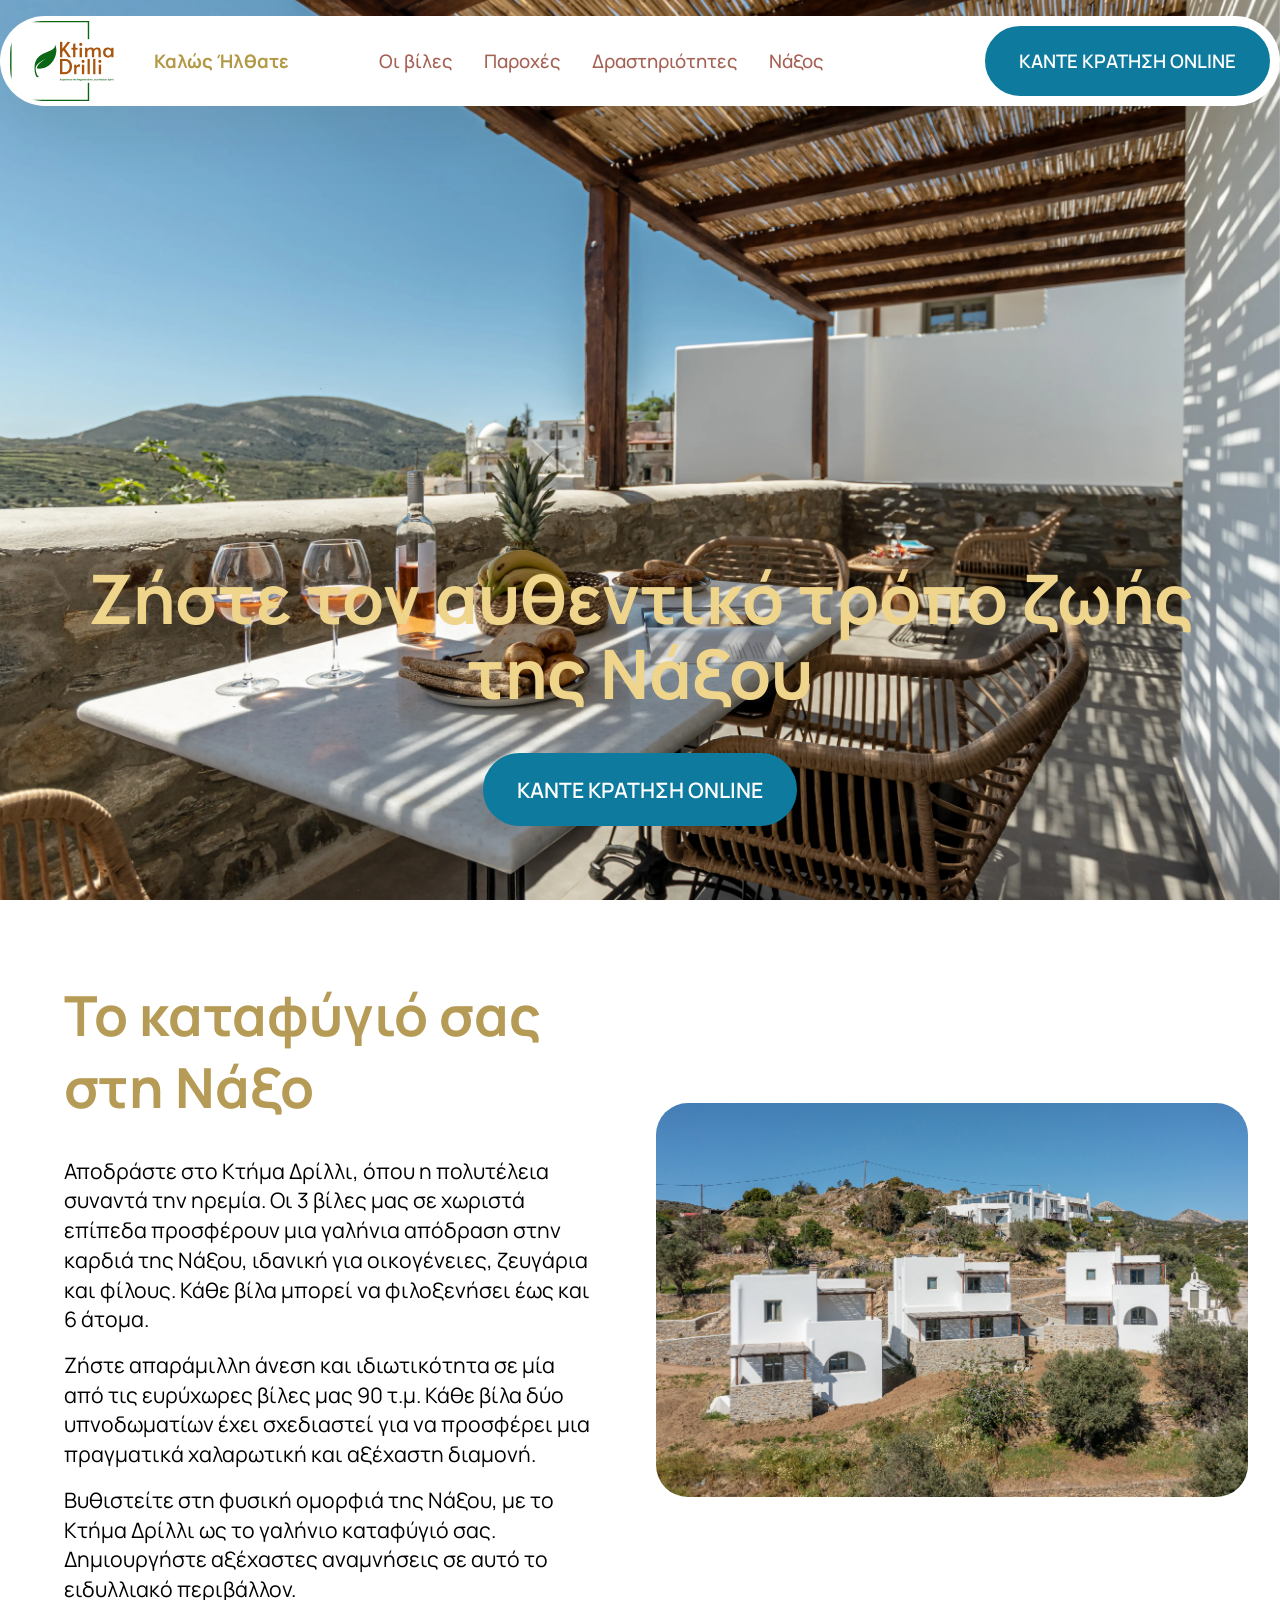
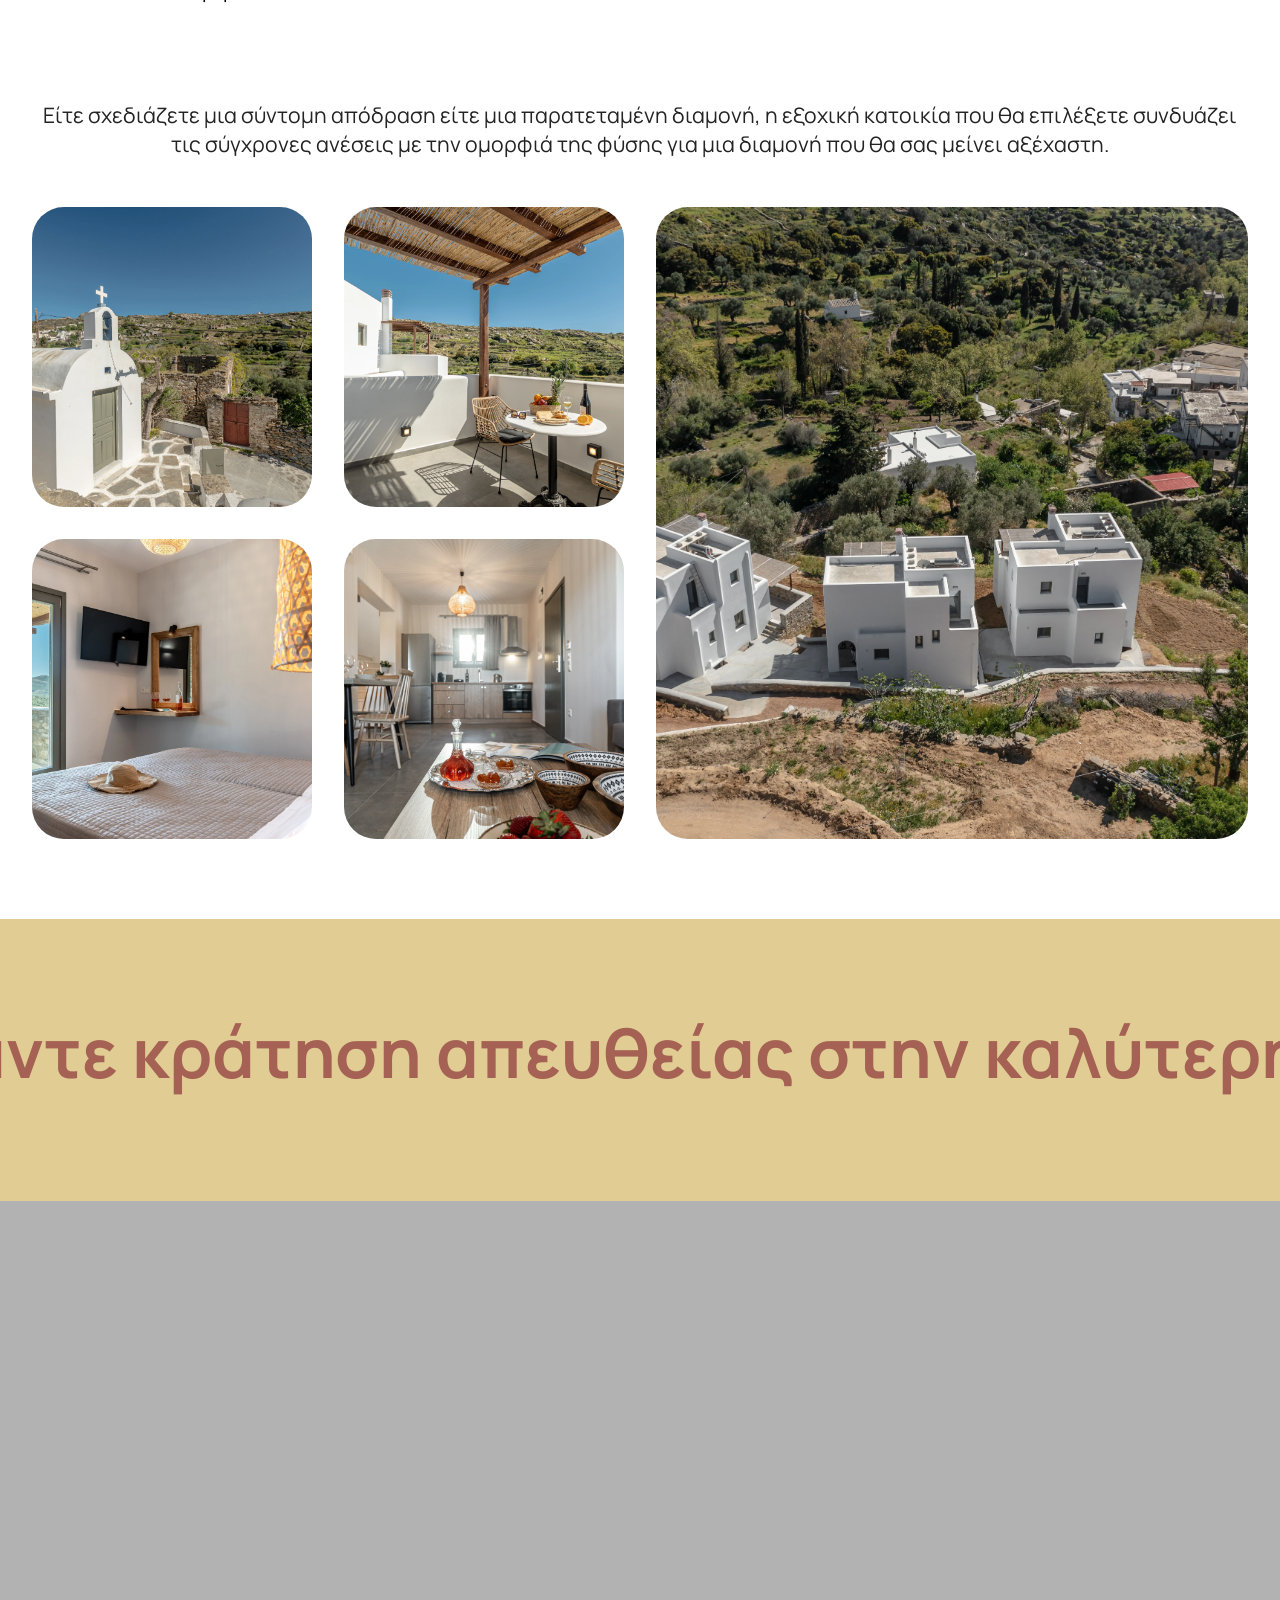
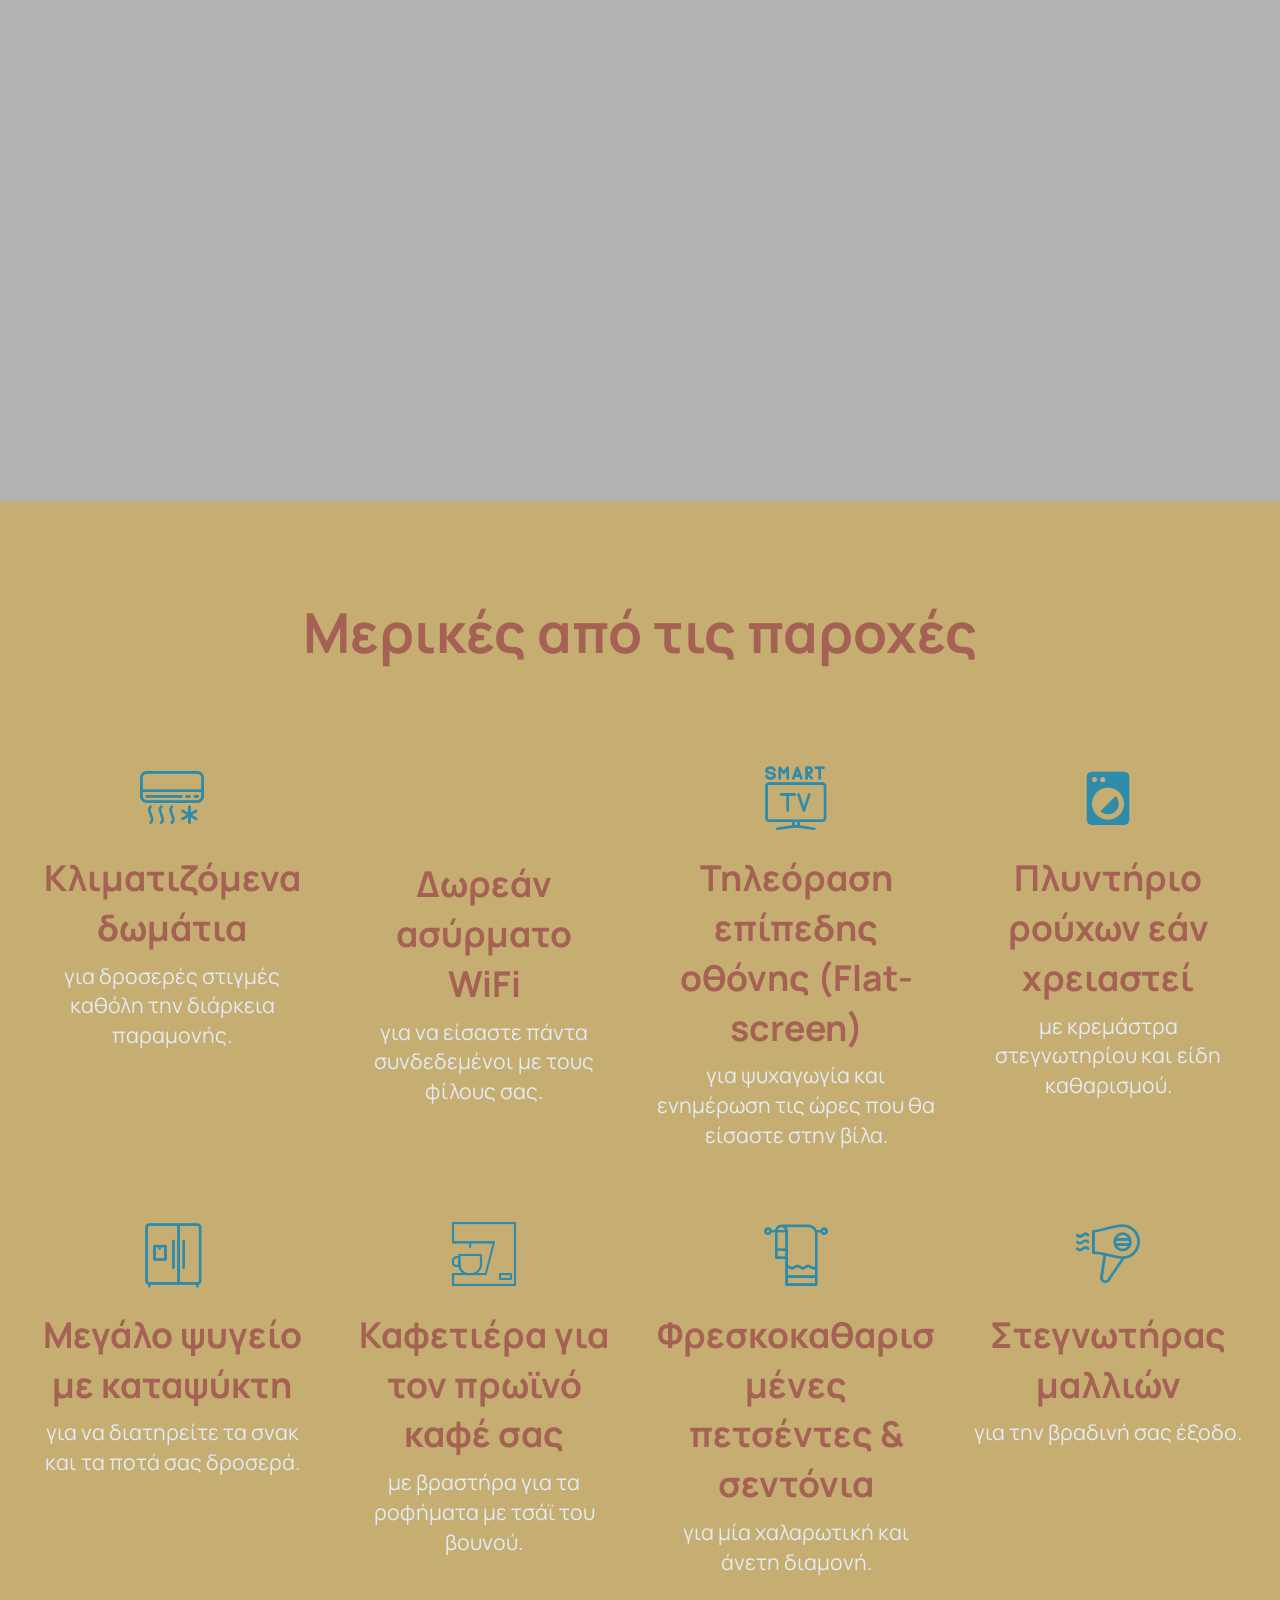
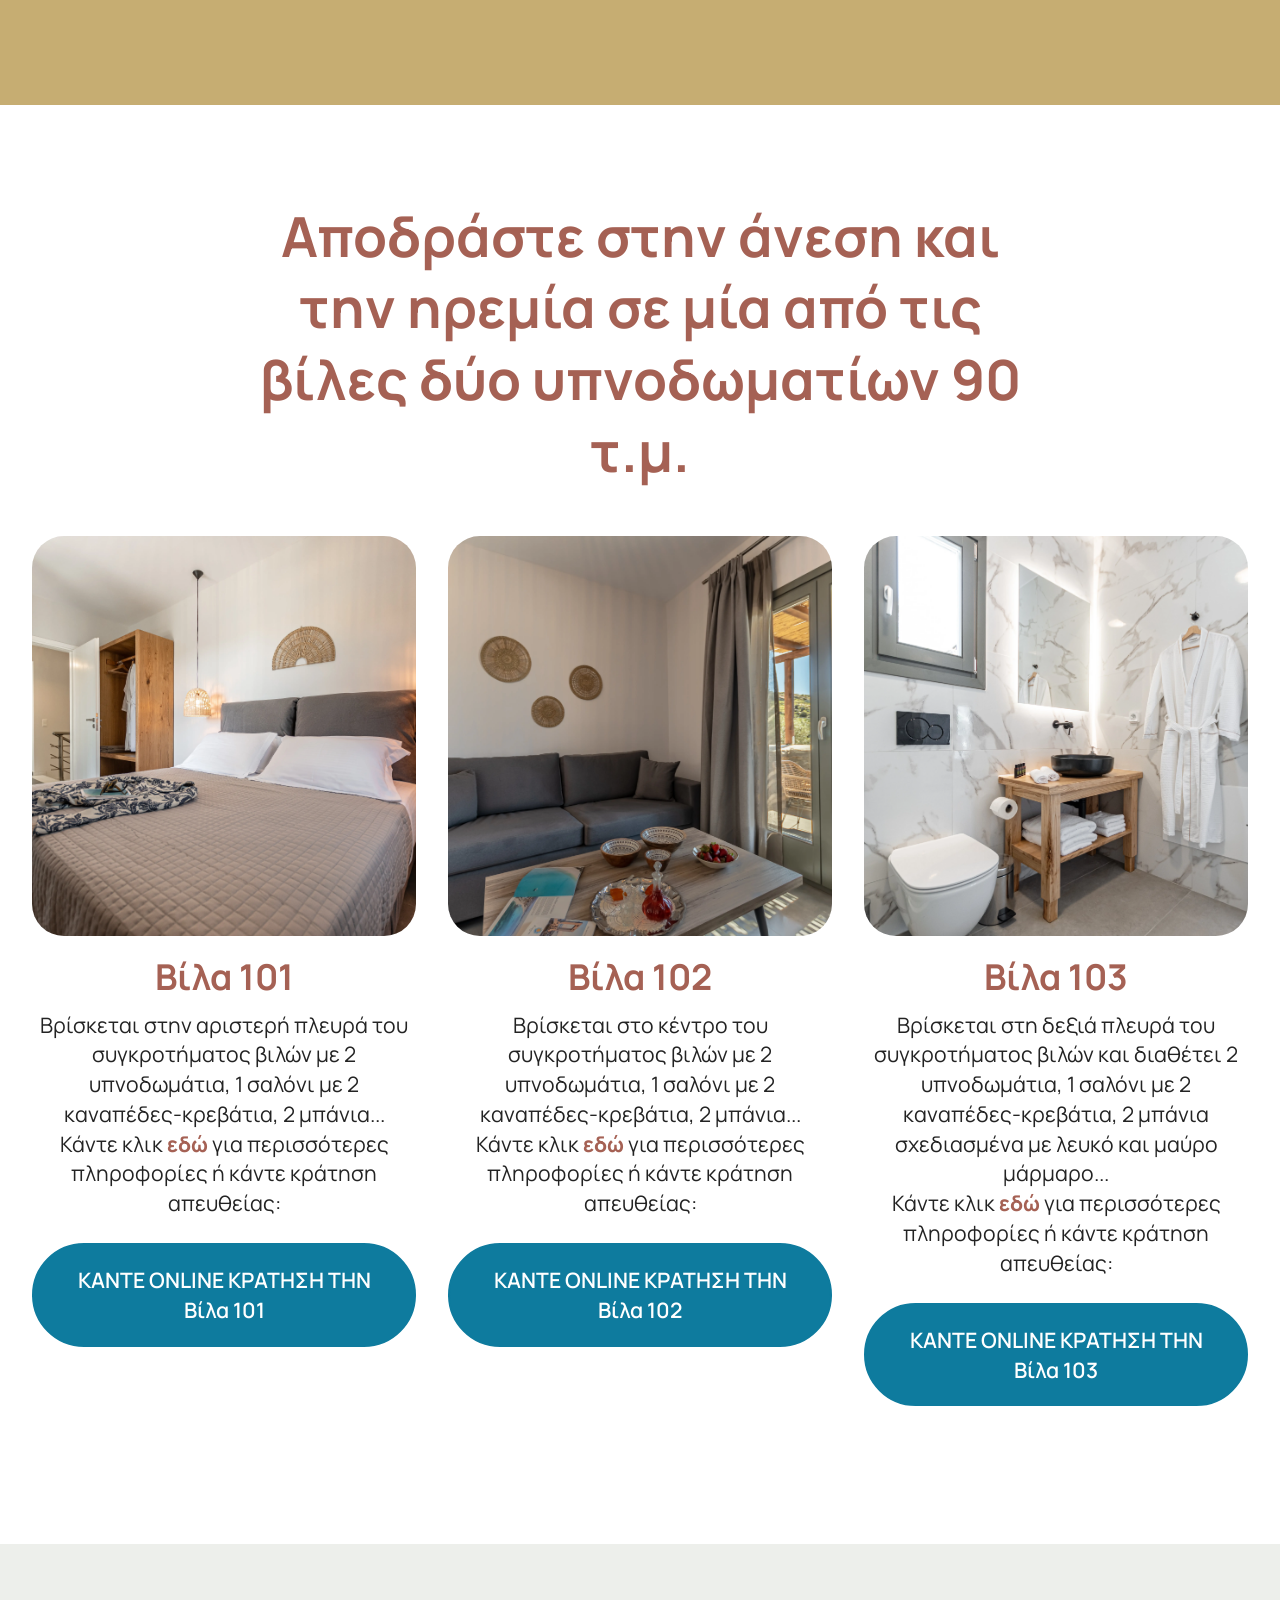
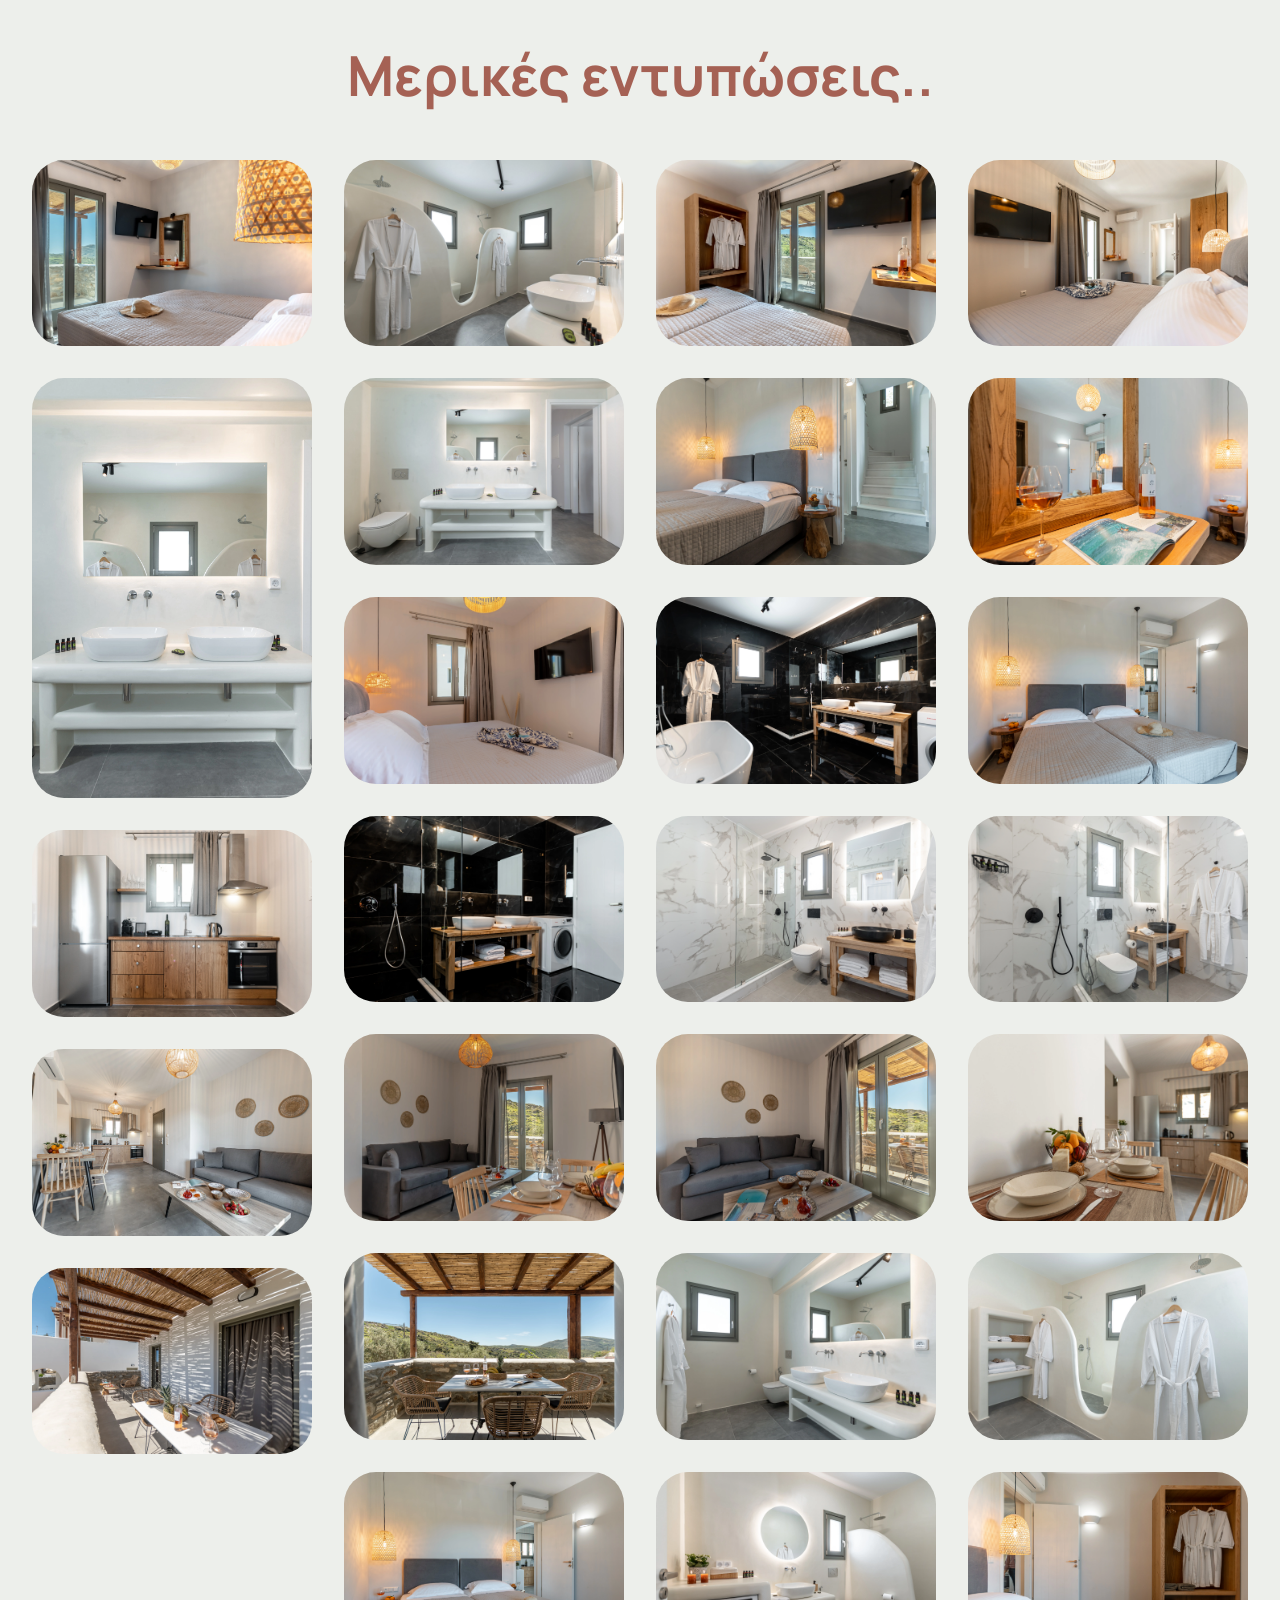
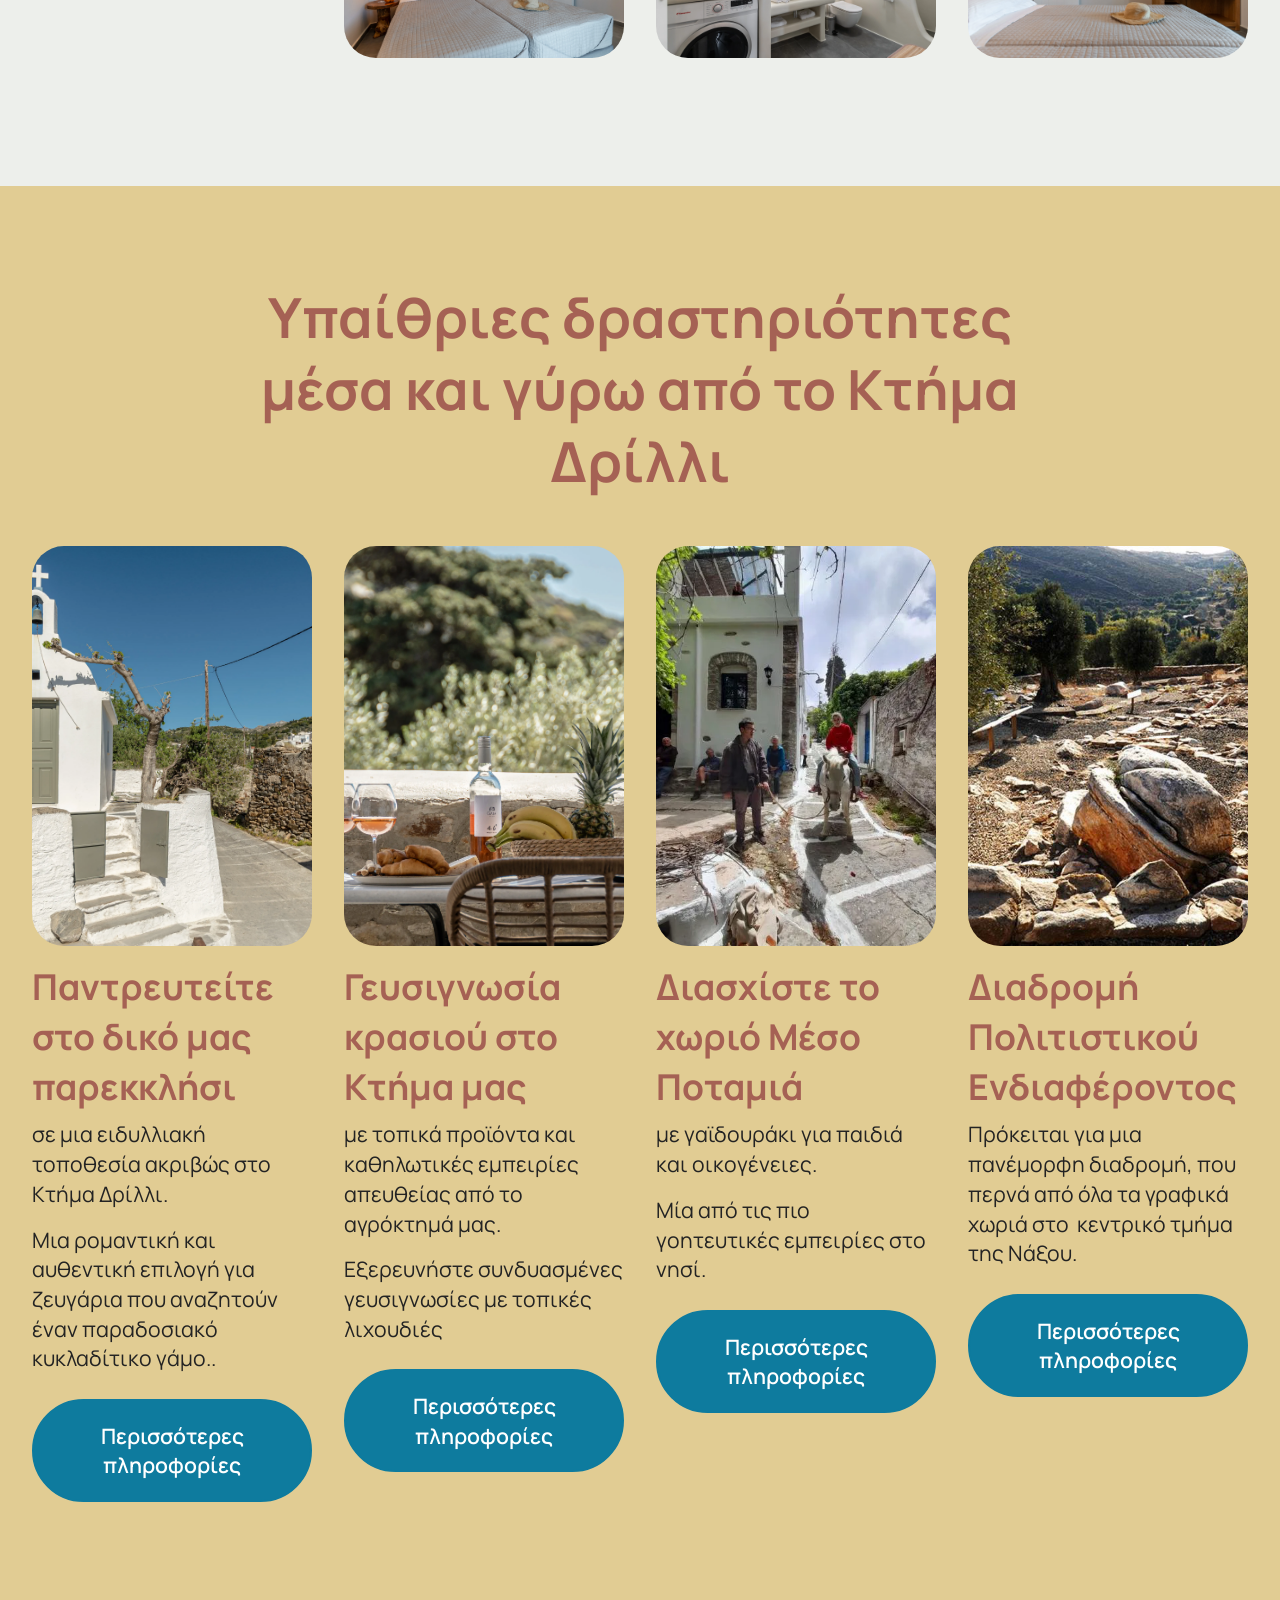
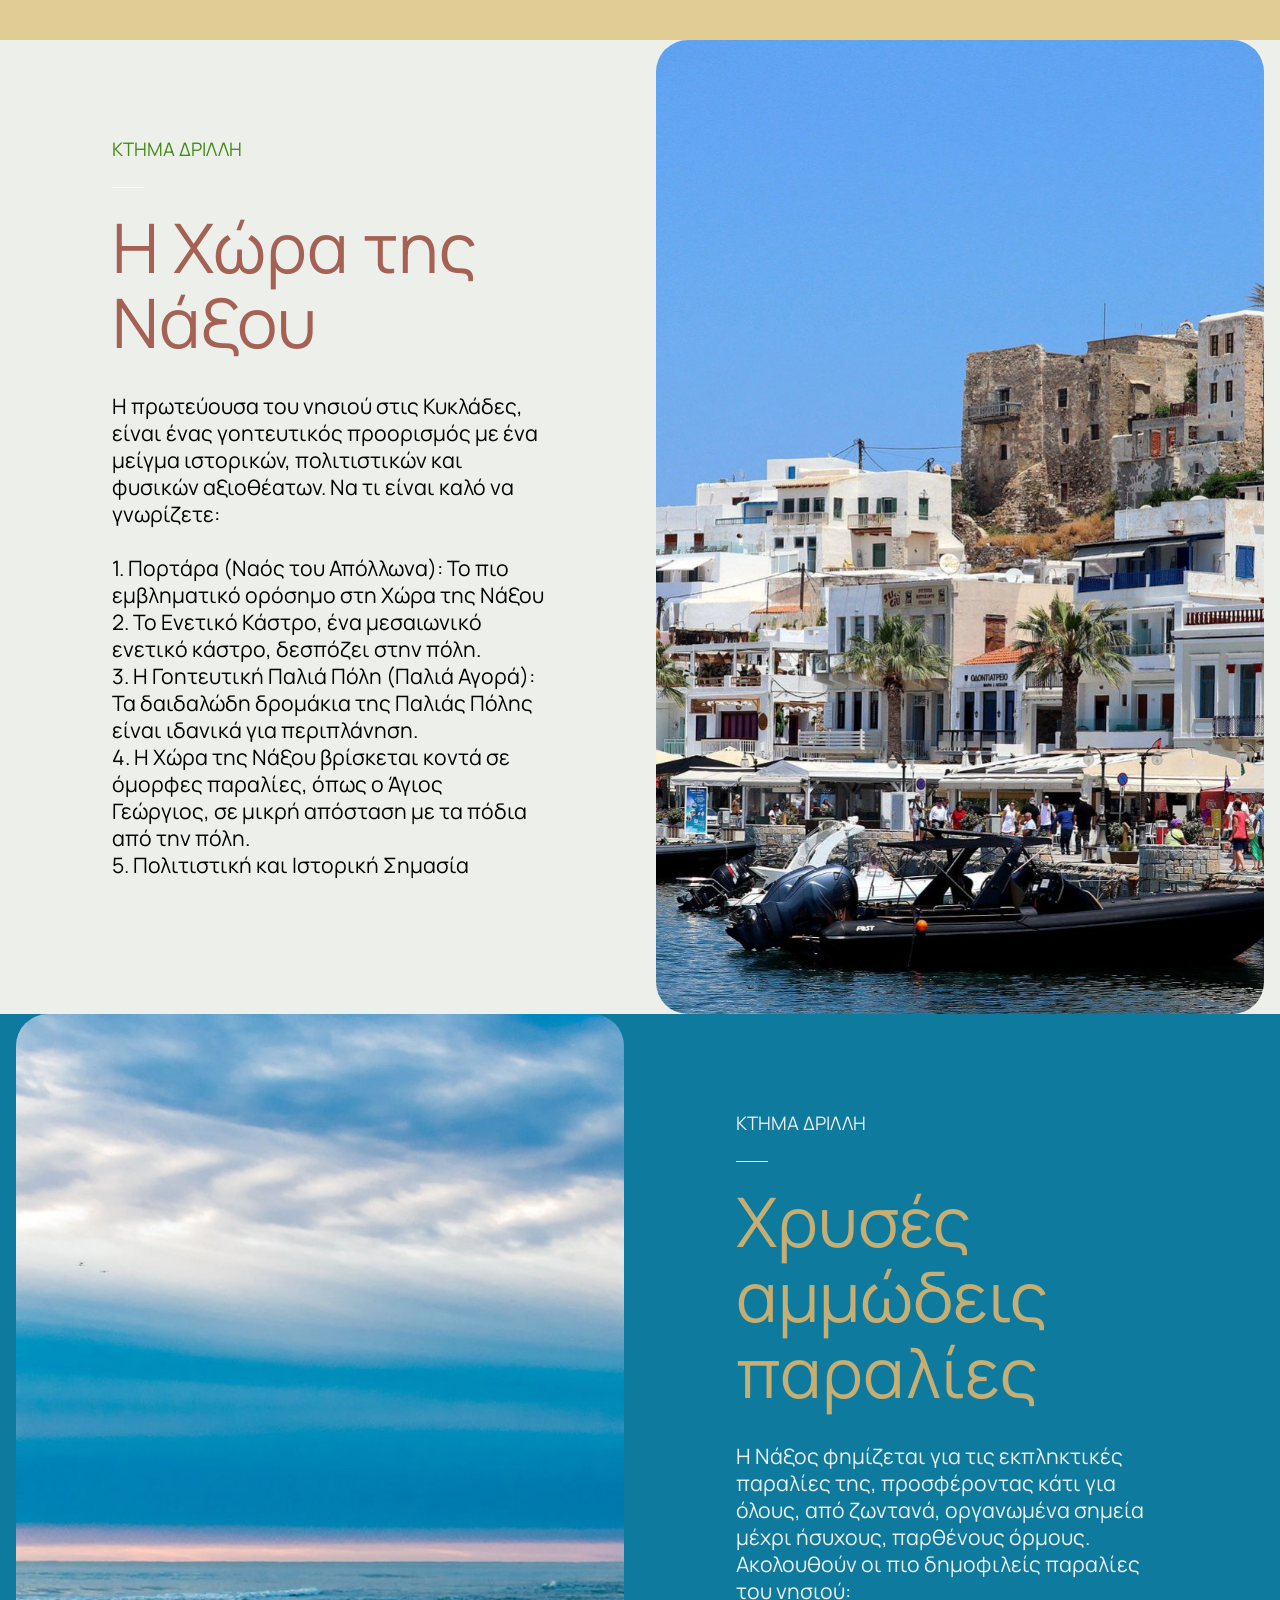
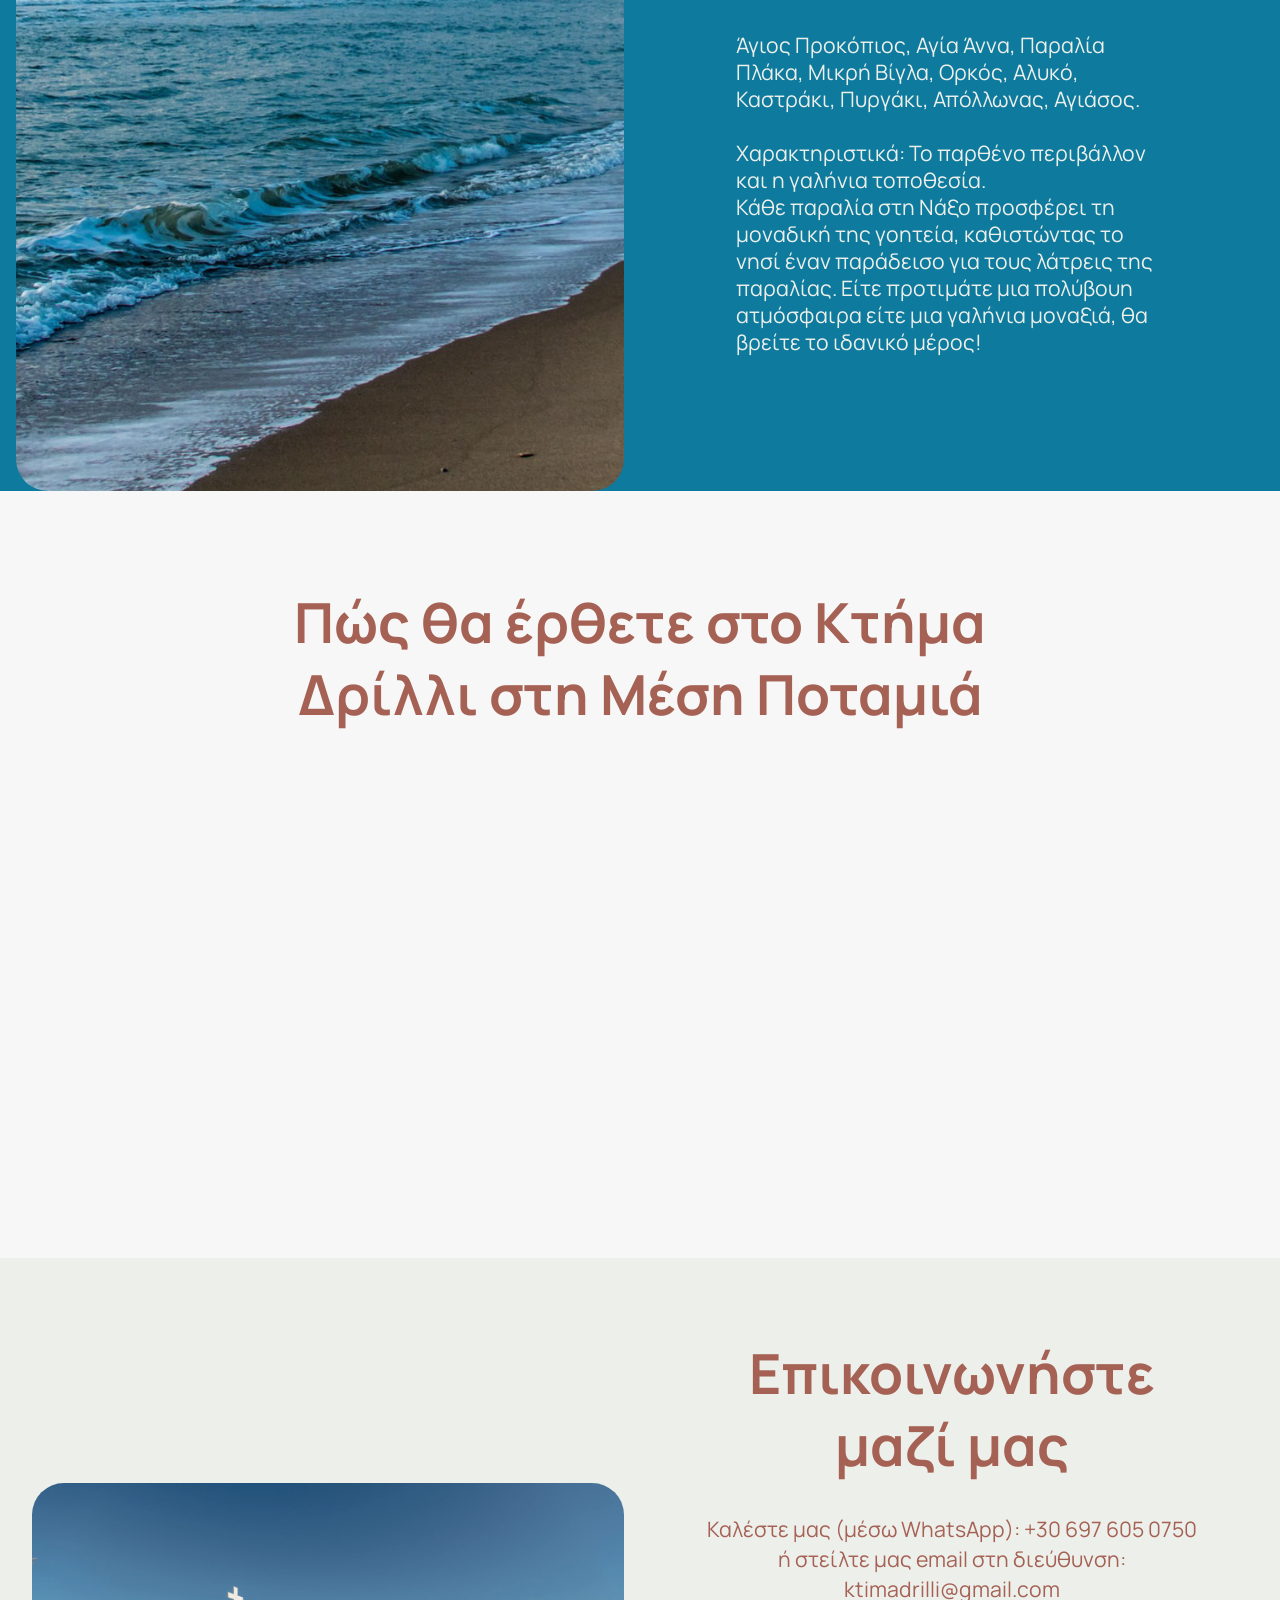
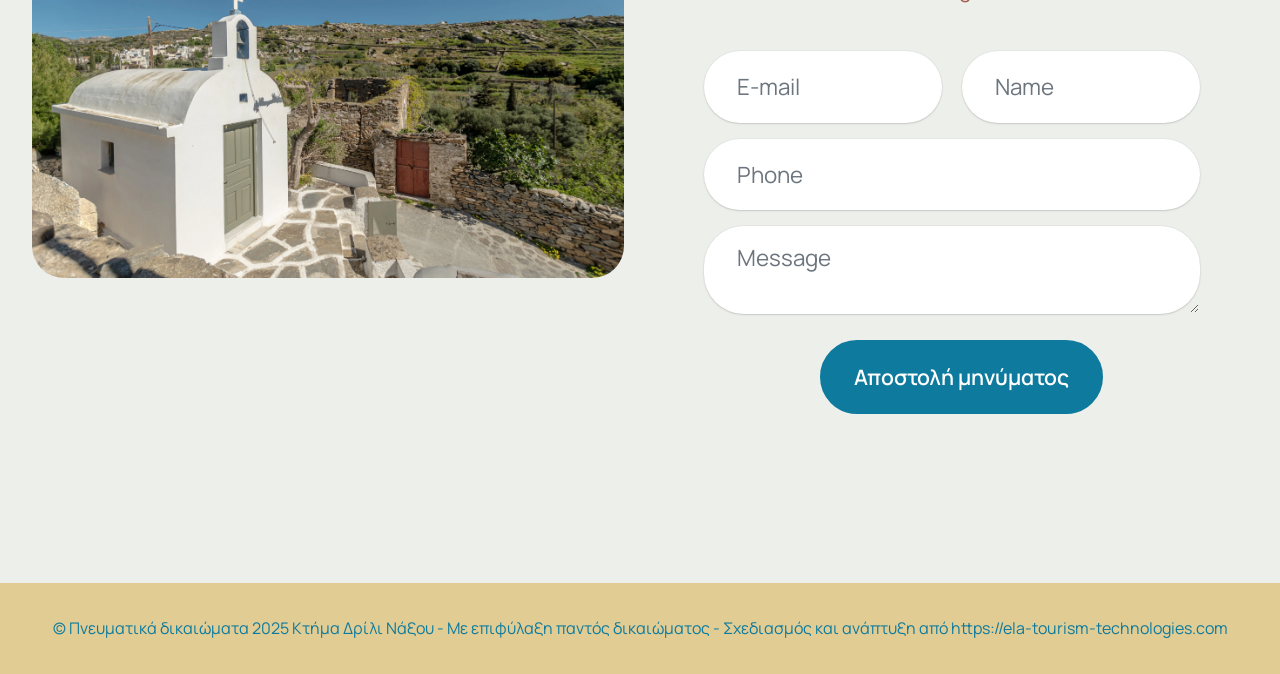
==== commit 5512d62e: "create github pages" ====
--- a/index.html
+++ b/index.html
@@ -27,7 +27,7 @@
   <link rel="stylesheet" href="assets/gallery/style.css">
   <link rel="preload" href="https://fonts.googleapis.com/css2?family=Manrope:wght@400;700&display=swap&display=swap" as="style" onload="this.onload=null;this.rel='stylesheet'">
   <noscript><link rel="stylesheet" href="https://fonts.googleapis.com/css2?family=Manrope:wght@400;700&display=swap&display=swap"></noscript>
-  <link rel="preload" as="style" href="assets/mobirise/css/mbr-additional.css?v=UXS3jw"><link rel="stylesheet" href="assets/mobirise/css/mbr-additional.css?v=UXS3jw" type="text/css">
+  <link rel="preload" as="style" href="assets/mobirise/css/mbr-additional.css?v=JAIf1S"><link rel="stylesheet" href="assets/mobirise/css/mbr-additional.css?v=JAIf1S" type="text/css">
 
   
   
@@ -407,8 +407,8 @@
         </div>
         <div class="row mbr-gallery mbr-masonry" data-masonry="{&quot;percentPosition&quot;: true }">
             <div class="col-12 col-md-6 col-lg-3 item gallery-image">
-                <div class="item-wrapper" data-toggle="modal" data-bs-toggle="modal" data-target="#uP9SB8ISjF-modal" data-bs-target="#uP9SB8ISjF-modal">
-                    <img class="w-100" src="assets/images/ktima-drilli-61.webp" alt="" data-slide-to="0" data-bs-slide-to="0" data-target="#lb-uP9SB8ISjF" data-bs-target="#lb-uP9SB8ISjF">
+                <div class="item-wrapper" data-toggle="modal" data-bs-toggle="modal" data-target="#uP9UGpsNEk-modal" data-bs-target="#uP9UGpsNEk-modal">
+                    <img class="w-100" src="assets/images/ktima-drilli-61.webp" alt="" data-slide-to="0" data-bs-slide-to="0" data-target="#lb-uP9UGpsNEk" data-bs-target="#lb-uP9UGpsNEk">
                     <div class="icon-wrapper">
                         <span class="mobi-mbri mobi-mbri-search mbr-iconfont mbr-iconfont-btn"></span>
                     </div>
@@ -416,8 +416,8 @@
                 
             </div>
             <div class="col-12 col-md-6 col-lg-3 item gallery-image">
-                <div class="item-wrapper" data-toggle="modal" data-bs-toggle="modal" data-target="#uP9SB8ISjF-modal" data-bs-target="#uP9SB8ISjF-modal">
-                    <img class="w-100" src="assets/images/ktima-drilli-116.webp" alt="" data-slide-to="1" data-bs-slide-to="1" data-target="#lb-uP9SB8ISjF" data-bs-target="#lb-uP9SB8ISjF">
+                <div class="item-wrapper" data-toggle="modal" data-bs-toggle="modal" data-target="#uP9UGpsNEk-modal" data-bs-target="#uP9UGpsNEk-modal">
+                    <img class="w-100" src="assets/images/ktima-drilli-116.webp" alt="" data-slide-to="1" data-bs-slide-to="1" data-target="#lb-uP9UGpsNEk" data-bs-target="#lb-uP9UGpsNEk">
                     <div class="icon-wrapper">
                         <span class="mobi-mbri mobi-mbri-search mbr-iconfont mbr-iconfont-btn"></span>
                     </div>
@@ -425,8 +425,8 @@
                 
             </div>
             <div class="col-12 col-md-6 col-lg-3 item gallery-image">
-                <div class="item-wrapper" data-toggle="modal" data-bs-toggle="modal" data-target="#uP9SB8ISjF-modal" data-bs-target="#uP9SB8ISjF-modal">
-                    <img class="w-100" src="assets/images/ktima-drilli-62.webp" alt="" data-slide-to="2" data-bs-slide-to="2" data-target="#lb-uP9SB8ISjF" data-bs-target="#lb-uP9SB8ISjF">
+                <div class="item-wrapper" data-toggle="modal" data-bs-toggle="modal" data-target="#uP9UGpsNEk-modal" data-bs-target="#uP9UGpsNEk-modal">
+                    <img class="w-100" src="assets/images/ktima-drilli-62.webp" alt="" data-slide-to="2" data-bs-slide-to="2" data-target="#lb-uP9UGpsNEk" data-bs-target="#lb-uP9UGpsNEk">
                     <div class="icon-wrapper">
                         <span class="mobi-mbri mobi-mbri-search mbr-iconfont mbr-iconfont-btn"></span>
                     </div>
@@ -434,8 +434,8 @@
                 
             </div>
             <div class="col-12 col-md-6 col-lg-3 item gallery-image">
-                <div class="item-wrapper" data-toggle="modal" data-bs-toggle="modal" data-target="#uP9SB8ISjF-modal" data-bs-target="#uP9SB8ISjF-modal">
-                    <img class="w-100" src="assets/images/ktima-drilli-101.webp" alt="" data-slide-to="3" data-bs-slide-to="3" data-target="#lb-uP9SB8ISjF" data-bs-target="#lb-uP9SB8ISjF">
+                <div class="item-wrapper" data-toggle="modal" data-bs-toggle="modal" data-target="#uP9UGpsNEk-modal" data-bs-target="#uP9UGpsNEk-modal">
+                    <img class="w-100" src="assets/images/ktima-drilli-101.webp" alt="" data-slide-to="3" data-bs-slide-to="3" data-target="#lb-uP9UGpsNEk" data-bs-target="#lb-uP9UGpsNEk">
                     <div class="icon-wrapper">
                         <span class="mobi-mbri mobi-mbri-search mbr-iconfont mbr-iconfont-btn"></span>
                     </div>
@@ -443,8 +443,8 @@
                 
             </div>
             <div class="col-12 col-md-6 col-lg-3 item gallery-image">
-                <div class="item-wrapper" data-toggle="modal" data-bs-toggle="modal" data-target="#uP9SB8ISjF-modal" data-bs-target="#uP9SB8ISjF-modal">
-                    <img class="w-100" src="assets/images/ktima-drilli-120.webp" alt="" data-slide-to="4" data-bs-slide-to="4" data-target="#lb-uP9SB8ISjF" data-bs-target="#lb-uP9SB8ISjF">
+                <div class="item-wrapper" data-toggle="modal" data-bs-toggle="modal" data-target="#uP9UGpsNEk-modal" data-bs-target="#uP9UGpsNEk-modal">
+                    <img class="w-100" src="assets/images/ktima-drilli-120.webp" alt="" data-slide-to="4" data-bs-slide-to="4" data-target="#lb-uP9UGpsNEk" data-bs-target="#lb-uP9UGpsNEk">
                     <div class="icon-wrapper">
                         <span class="mobi-mbri mobi-mbri-search mbr-iconfont mbr-iconfont-btn"></span>
                     </div>
@@ -452,8 +452,8 @@
                 
             </div>
             <div class="col-12 col-md-6 col-lg-3 item gallery-image">
-                <div class="item-wrapper" data-toggle="modal" data-bs-toggle="modal" data-target="#uP9SB8ISjF-modal" data-bs-target="#uP9SB8ISjF-modal">
-                    <img class="w-100" src="assets/images/ktima-drilli-119.webp" alt="" data-slide-to="5" data-bs-slide-to="5" data-target="#lb-uP9SB8ISjF" data-bs-target="#lb-uP9SB8ISjF">
+                <div class="item-wrapper" data-toggle="modal" data-bs-toggle="modal" data-target="#uP9UGpsNEk-modal" data-bs-target="#uP9UGpsNEk-modal">
+                    <img class="w-100" src="assets/images/ktima-drilli-119.webp" alt="" data-slide-to="5" data-bs-slide-to="5" data-target="#lb-uP9UGpsNEk" data-bs-target="#lb-uP9UGpsNEk">
                     <div class="icon-wrapper">
                         <span class="mobi-mbri mobi-mbri-search mbr-iconfont mbr-iconfont-btn"></span>
                     </div>
@@ -461,173 +461,173 @@
                 
             </div>
             <div class="col-12 col-md-6 col-lg-3 item gallery-image">
-                <div class="item-wrapper" data-toggle="modal" data-bs-toggle="modal" data-target="#uP9SB8ISjF-modal" data-bs-target="#uP9SB8ISjF-modal">
-                    <img class="w-100" src="assets/images/ktima-drilli-66.webp" alt="" data-slide-to="6" data-bs-slide-to="6" data-target="#lb-uP9SB8ISjF" data-bs-target="#lb-uP9SB8ISjF">
-                    <div class="icon-wrapper">
-                        <span class="mobi-mbri mobi-mbri-search mbr-iconfont mbr-iconfont-btn"></span>
-                    </div>
-                </div>
-                
-            </div><div class="col-12 col-md-6 col-lg-3 item gallery-image">
-                <div class="item-wrapper" data-toggle="modal" data-bs-toggle="modal" data-target="#uP9SB8ISjF-modal" data-bs-target="#uP9SB8ISjF-modal">
-                    <img class="w-100" src="assets/images/ktima-drilli-69.webp" alt="" data-slide-to="7" data-bs-slide-to="7" data-target="#lb-uP9SB8ISjF" data-bs-target="#lb-uP9SB8ISjF">
-                    <div class="icon-wrapper">
-                        <span class="mobi-mbri mobi-mbri-search mbr-iconfont mbr-iconfont-btn"></span>
-                    </div>
-                </div>
-                
-            </div><div class="col-12 col-md-6 col-lg-3 item gallery-image">
-                <div class="item-wrapper" data-toggle="modal" data-bs-toggle="modal" data-target="#uP9SB8ISjF-modal" data-bs-target="#uP9SB8ISjF-modal">
-                    <img class="w-100" src="assets/images/ktima-drilli-68.webp" alt="" data-slide-to="8" data-bs-slide-to="8" data-target="#lb-uP9SB8ISjF" data-bs-target="#lb-uP9SB8ISjF">
-                    <div class="icon-wrapper">
-                        <span class="mobi-mbri mobi-mbri-search mbr-iconfont mbr-iconfont-btn"></span>
-                    </div>
-                </div>
-                
-            </div><div class="col-12 col-md-6 col-lg-3 item gallery-image">
-                <div class="item-wrapper" data-toggle="modal" data-bs-toggle="modal" data-target="#uP9SB8ISjF-modal" data-bs-target="#uP9SB8ISjF-modal">
-                    <img class="w-100" src="assets/images/ktima-drilli-85.webp" alt="" data-slide-to="9" data-bs-slide-to="9" data-target="#lb-uP9SB8ISjF" data-bs-target="#lb-uP9SB8ISjF">
-                    <div class="icon-wrapper">
-                        <span class="mobi-mbri mobi-mbri-search mbr-iconfont mbr-iconfont-btn"></span>
-                    </div>
-                </div>
-                
-            </div><div class="col-12 col-md-6 col-lg-3 item gallery-image">
-                <div class="item-wrapper" data-toggle="modal" data-bs-toggle="modal" data-target="#uP9SB8ISjF-modal" data-bs-target="#uP9SB8ISjF-modal">
-                    <img class="w-100" src="assets/images/ktima-drilli-136.webp" alt="" data-slide-to="10" data-bs-slide-to="10" data-target="#lb-uP9SB8ISjF" data-bs-target="#lb-uP9SB8ISjF">
-                    <div class="icon-wrapper">
-                        <span class="mobi-mbri mobi-mbri-search mbr-iconfont mbr-iconfont-btn"></span>
-                    </div>
-                </div>
-                
-            </div><div class="col-12 col-md-6 col-lg-3 item gallery-image">
-                <div class="item-wrapper" data-toggle="modal" data-bs-toggle="modal" data-target="#uP9SB8ISjF-modal" data-bs-target="#uP9SB8ISjF-modal">
-                    <img class="w-100" src="assets/images/ktima-drilli-141.webp" alt="" data-slide-to="11" data-bs-slide-to="11" data-target="#lb-uP9SB8ISjF" data-bs-target="#lb-uP9SB8ISjF">
-                    <div class="icon-wrapper">
-                        <span class="mobi-mbri mobi-mbri-search mbr-iconfont mbr-iconfont-btn"></span>
-                    </div>
-                </div>
-                
-            </div><div class="col-12 col-md-6 col-lg-3 item gallery-image">
-                <div class="item-wrapper" data-toggle="modal" data-bs-toggle="modal" data-target="#uP9SB8ISjF-modal" data-bs-target="#uP9SB8ISjF-modal">
-                    <img class="w-100" src="assets/images/ktima-drilli-131.webp" alt="" data-slide-to="12" data-bs-slide-to="12" data-target="#lb-uP9SB8ISjF" data-bs-target="#lb-uP9SB8ISjF">
-                    <div class="icon-wrapper">
-                        <span class="mobi-mbri mobi-mbri-search mbr-iconfont mbr-iconfont-btn"></span>
-                    </div>
-                </div>
-                
-            </div><div class="col-12 col-md-6 col-lg-3 item gallery-image">
-                <div class="item-wrapper" data-toggle="modal" data-bs-toggle="modal" data-target="#uP9SB8ISjF-modal" data-bs-target="#uP9SB8ISjF-modal">
-                    <img class="w-100" src="assets/images/ktima-drilli-128.webp" alt="" data-slide-to="13" data-bs-slide-to="13" data-target="#lb-uP9SB8ISjF" data-bs-target="#lb-uP9SB8ISjF">
-                    <div class="icon-wrapper">
-                        <span class="mobi-mbri mobi-mbri-search mbr-iconfont mbr-iconfont-btn"></span>
-                    </div>
-                </div>
-                
-            </div><div class="col-12 col-md-6 col-lg-3 item gallery-image">
-                <div class="item-wrapper" data-toggle="modal" data-bs-toggle="modal" data-target="#uP9SB8ISjF-modal" data-bs-target="#uP9SB8ISjF-modal">
-                    <img class="w-100" src="assets/images/ktima-drilli-22.webp" alt="" data-slide-to="14" data-bs-slide-to="14" data-target="#lb-uP9SB8ISjF" data-bs-target="#lb-uP9SB8ISjF">
-                    <div class="icon-wrapper">
-                        <span class="mobi-mbri mobi-mbri-search mbr-iconfont mbr-iconfont-btn"></span>
-                    </div>
-                </div>
-                
-            </div><div class="col-12 col-md-6 col-lg-3 item gallery-image">
-                <div class="item-wrapper" data-toggle="modal" data-bs-toggle="modal" data-target="#uP9SB8ISjF-modal" data-bs-target="#uP9SB8ISjF-modal">
-                    <img class="w-100" src="assets/images/ktima-drilli-17.webp" alt="" data-slide-to="15" data-bs-slide-to="15" data-target="#lb-uP9SB8ISjF" data-bs-target="#lb-uP9SB8ISjF">
-                    <div class="icon-wrapper">
-                        <span class="mobi-mbri mobi-mbri-search mbr-iconfont mbr-iconfont-btn"></span>
-                    </div>
-                </div>
-                
-            </div><div class="col-12 col-md-6 col-lg-3 item gallery-image">
-                <div class="item-wrapper" data-toggle="modal" data-bs-toggle="modal" data-target="#uP9SB8ISjF-modal" data-bs-target="#uP9SB8ISjF-modal">
-                    <img class="w-100" src="assets/images/ktima-drilli-20.webp" alt="" data-slide-to="16" data-bs-slide-to="16" data-target="#lb-uP9SB8ISjF" data-bs-target="#lb-uP9SB8ISjF">
-                    <div class="icon-wrapper">
-                        <span class="mobi-mbri mobi-mbri-search mbr-iconfont mbr-iconfont-btn"></span>
-                    </div>
-                </div>
-                
-            </div><div class="col-12 col-md-6 col-lg-3 item gallery-image">
-                <div class="item-wrapper" data-toggle="modal" data-bs-toggle="modal" data-target="#uP9SB8ISjF-modal" data-bs-target="#uP9SB8ISjF-modal">
-                    <img class="w-100" src="assets/images/ktima-drilli-16.webp" alt="" data-slide-to="17" data-bs-slide-to="17" data-target="#lb-uP9SB8ISjF" data-bs-target="#lb-uP9SB8ISjF">
-                    <div class="icon-wrapper">
-                        <span class="mobi-mbri mobi-mbri-search mbr-iconfont mbr-iconfont-btn"></span>
-                    </div>
-                </div>
-                
-            </div><div class="col-12 col-md-6 col-lg-3 item gallery-image">
-                <div class="item-wrapper" data-toggle="modal" data-bs-toggle="modal" data-target="#uP9SB8ISjF-modal" data-bs-target="#uP9SB8ISjF-modal">
-                    <img class="w-100" src="assets/images/ktima-drilli-31.webp" alt="" data-slide-to="18" data-bs-slide-to="18" data-target="#lb-uP9SB8ISjF" data-bs-target="#lb-uP9SB8ISjF">
-                    <div class="icon-wrapper">
-                        <span class="mobi-mbri mobi-mbri-search mbr-iconfont mbr-iconfont-btn"></span>
-                    </div>
-                </div>
-                
-            </div><div class="col-12 col-md-6 col-lg-3 item gallery-image">
-                <div class="item-wrapper" data-toggle="modal" data-bs-toggle="modal" data-target="#uP9SB8ISjF-modal" data-bs-target="#uP9SB8ISjF-modal">
-                    <img class="w-100" src="assets/images/ktima-drilli-36.webp" alt="" data-slide-to="19" data-bs-slide-to="19" data-target="#lb-uP9SB8ISjF" data-bs-target="#lb-uP9SB8ISjF">
-                    <div class="icon-wrapper">
-                        <span class="mobi-mbri mobi-mbri-search mbr-iconfont mbr-iconfont-btn"></span>
-                    </div>
-                </div>
-                
-            </div><div class="col-12 col-md-6 col-lg-3 item gallery-image">
-                <div class="item-wrapper" data-toggle="modal" data-bs-toggle="modal" data-target="#uP9SB8ISjF-modal" data-bs-target="#uP9SB8ISjF-modal">
-                    <img class="w-100" src="assets/images/ktima-drilli-125.webp" alt="" data-slide-to="20" data-bs-slide-to="20" data-target="#lb-uP9SB8ISjF" data-bs-target="#lb-uP9SB8ISjF">
-                    <div class="icon-wrapper">
-                        <span class="mobi-mbri mobi-mbri-search mbr-iconfont mbr-iconfont-btn"></span>
-                    </div>
-                </div>
-                
-            </div><div class="col-12 col-md-6 col-lg-3 item gallery-image">
-                <div class="item-wrapper" data-toggle="modal" data-bs-toggle="modal" data-target="#uP9SB8ISjF-modal" data-bs-target="#uP9SB8ISjF-modal">
-                    <img class="w-100" src="assets/images/ktima-drilli-118.webp" alt="" data-slide-to="21" data-bs-slide-to="21" data-target="#lb-uP9SB8ISjF" data-bs-target="#lb-uP9SB8ISjF">
-                    <div class="icon-wrapper">
-                        <span class="mobi-mbri mobi-mbri-search mbr-iconfont mbr-iconfont-btn"></span>
-                    </div>
-                </div>
-                
-            </div><div class="col-12 col-md-6 col-lg-3 item gallery-image">
-                <div class="item-wrapper" data-toggle="modal" data-bs-toggle="modal" data-target="#uP9SB8ISjF-modal" data-bs-target="#uP9SB8ISjF-modal">
-                    <img class="w-100" src="assets/images/ktima-drilli-42.webp" alt="" data-slide-to="22" data-bs-slide-to="22" data-target="#lb-uP9SB8ISjF" data-bs-target="#lb-uP9SB8ISjF">
-                    <div class="icon-wrapper">
-                        <span class="mobi-mbri mobi-mbri-search mbr-iconfont mbr-iconfont-btn"></span>
-                    </div>
-                </div>
-                
-            </div><div class="col-12 col-md-6 col-lg-3 item gallery-image">
-                <div class="item-wrapper" data-toggle="modal" data-bs-toggle="modal" data-target="#uP9SB8ISjF-modal" data-bs-target="#uP9SB8ISjF-modal">
-                    <img class="w-100" src="assets/images/ktima-drilli-68.webp" alt="" data-slide-to="23" data-bs-slide-to="23" data-target="#lb-uP9SB8ISjF" data-bs-target="#lb-uP9SB8ISjF">
-                    <div class="icon-wrapper">
-                        <span class="mobi-mbri mobi-mbri-search mbr-iconfont mbr-iconfont-btn"></span>
-                    </div>
-                </div>
-                
-            </div><div class="col-12 col-md-6 col-lg-3 item gallery-image">
-                <div class="item-wrapper" data-toggle="modal" data-bs-toggle="modal" data-target="#uP9SB8ISjF-modal" data-bs-target="#uP9SB8ISjF-modal">
-                    <img class="w-100" src="assets/images/ktima-drilli-72.webp" alt="" data-slide-to="24" data-bs-slide-to="24" data-target="#lb-uP9SB8ISjF" data-bs-target="#lb-uP9SB8ISjF">
-                    <div class="icon-wrapper">
-                        <span class="mobi-mbri mobi-mbri-search mbr-iconfont mbr-iconfont-btn"></span>
-                    </div>
-                </div>
-                
-            </div><div class="col-12 col-md-6 col-lg-3 item gallery-image">
-                <div class="item-wrapper" data-toggle="modal" data-bs-toggle="modal" data-target="#uP9SB8ISjF-modal" data-bs-target="#uP9SB8ISjF-modal">
-                    <img class="w-100" src="assets/images/ktima-drilli-76.webp" alt="" data-slide-to="25" data-bs-slide-to="25" data-target="#lb-uP9SB8ISjF" data-bs-target="#lb-uP9SB8ISjF">
-                    <div class="icon-wrapper">
-                        <span class="mobi-mbri mobi-mbri-search mbr-iconfont mbr-iconfont-btn"></span>
-                    </div>
-                </div>
-                
-            </div>
-        </div>
-
-        <div class="modal mbr-slider" tabindex="-1" role="dialog" aria-hidden="true" id="uP9SB8ISjF-modal">
+                <div class="item-wrapper" data-toggle="modal" data-bs-toggle="modal" data-target="#uP9UGpsNEk-modal" data-bs-target="#uP9UGpsNEk-modal">
+                    <img class="w-100" src="assets/images/ktima-drilli-66.webp" alt="" data-slide-to="6" data-bs-slide-to="6" data-target="#lb-uP9UGpsNEk" data-bs-target="#lb-uP9UGpsNEk">
+                    <div class="icon-wrapper">
+                        <span class="mobi-mbri mobi-mbri-search mbr-iconfont mbr-iconfont-btn"></span>
+                    </div>
+                </div>
+                
+            </div><div class="col-12 col-md-6 col-lg-3 item gallery-image">
+                <div class="item-wrapper" data-toggle="modal" data-bs-toggle="modal" data-target="#uP9UGpsNEk-modal" data-bs-target="#uP9UGpsNEk-modal">
+                    <img class="w-100" src="assets/images/ktima-drilli-69.webp" alt="" data-slide-to="7" data-bs-slide-to="7" data-target="#lb-uP9UGpsNEk" data-bs-target="#lb-uP9UGpsNEk">
+                    <div class="icon-wrapper">
+                        <span class="mobi-mbri mobi-mbri-search mbr-iconfont mbr-iconfont-btn"></span>
+                    </div>
+                </div>
+                
+            </div><div class="col-12 col-md-6 col-lg-3 item gallery-image">
+                <div class="item-wrapper" data-toggle="modal" data-bs-toggle="modal" data-target="#uP9UGpsNEk-modal" data-bs-target="#uP9UGpsNEk-modal">
+                    <img class="w-100" src="assets/images/ktima-drilli-68.webp" alt="" data-slide-to="8" data-bs-slide-to="8" data-target="#lb-uP9UGpsNEk" data-bs-target="#lb-uP9UGpsNEk">
+                    <div class="icon-wrapper">
+                        <span class="mobi-mbri mobi-mbri-search mbr-iconfont mbr-iconfont-btn"></span>
+                    </div>
+                </div>
+                
+            </div><div class="col-12 col-md-6 col-lg-3 item gallery-image">
+                <div class="item-wrapper" data-toggle="modal" data-bs-toggle="modal" data-target="#uP9UGpsNEk-modal" data-bs-target="#uP9UGpsNEk-modal">
+                    <img class="w-100" src="assets/images/ktima-drilli-85.webp" alt="" data-slide-to="9" data-bs-slide-to="9" data-target="#lb-uP9UGpsNEk" data-bs-target="#lb-uP9UGpsNEk">
+                    <div class="icon-wrapper">
+                        <span class="mobi-mbri mobi-mbri-search mbr-iconfont mbr-iconfont-btn"></span>
+                    </div>
+                </div>
+                
+            </div><div class="col-12 col-md-6 col-lg-3 item gallery-image">
+                <div class="item-wrapper" data-toggle="modal" data-bs-toggle="modal" data-target="#uP9UGpsNEk-modal" data-bs-target="#uP9UGpsNEk-modal">
+                    <img class="w-100" src="assets/images/ktima-drilli-136.webp" alt="" data-slide-to="10" data-bs-slide-to="10" data-target="#lb-uP9UGpsNEk" data-bs-target="#lb-uP9UGpsNEk">
+                    <div class="icon-wrapper">
+                        <span class="mobi-mbri mobi-mbri-search mbr-iconfont mbr-iconfont-btn"></span>
+                    </div>
+                </div>
+                
+            </div><div class="col-12 col-md-6 col-lg-3 item gallery-image">
+                <div class="item-wrapper" data-toggle="modal" data-bs-toggle="modal" data-target="#uP9UGpsNEk-modal" data-bs-target="#uP9UGpsNEk-modal">
+                    <img class="w-100" src="assets/images/ktima-drilli-141.webp" alt="" data-slide-to="11" data-bs-slide-to="11" data-target="#lb-uP9UGpsNEk" data-bs-target="#lb-uP9UGpsNEk">
+                    <div class="icon-wrapper">
+                        <span class="mobi-mbri mobi-mbri-search mbr-iconfont mbr-iconfont-btn"></span>
+                    </div>
+                </div>
+                
+            </div><div class="col-12 col-md-6 col-lg-3 item gallery-image">
+                <div class="item-wrapper" data-toggle="modal" data-bs-toggle="modal" data-target="#uP9UGpsNEk-modal" data-bs-target="#uP9UGpsNEk-modal">
+                    <img class="w-100" src="assets/images/ktima-drilli-131.webp" alt="" data-slide-to="12" data-bs-slide-to="12" data-target="#lb-uP9UGpsNEk" data-bs-target="#lb-uP9UGpsNEk">
+                    <div class="icon-wrapper">
+                        <span class="mobi-mbri mobi-mbri-search mbr-iconfont mbr-iconfont-btn"></span>
+                    </div>
+                </div>
+                
+            </div><div class="col-12 col-md-6 col-lg-3 item gallery-image">
+                <div class="item-wrapper" data-toggle="modal" data-bs-toggle="modal" data-target="#uP9UGpsNEk-modal" data-bs-target="#uP9UGpsNEk-modal">
+                    <img class="w-100" src="assets/images/ktima-drilli-128.webp" alt="" data-slide-to="13" data-bs-slide-to="13" data-target="#lb-uP9UGpsNEk" data-bs-target="#lb-uP9UGpsNEk">
+                    <div class="icon-wrapper">
+                        <span class="mobi-mbri mobi-mbri-search mbr-iconfont mbr-iconfont-btn"></span>
+                    </div>
+                </div>
+                
+            </div><div class="col-12 col-md-6 col-lg-3 item gallery-image">
+                <div class="item-wrapper" data-toggle="modal" data-bs-toggle="modal" data-target="#uP9UGpsNEk-modal" data-bs-target="#uP9UGpsNEk-modal">
+                    <img class="w-100" src="assets/images/ktima-drilli-22.webp" alt="" data-slide-to="14" data-bs-slide-to="14" data-target="#lb-uP9UGpsNEk" data-bs-target="#lb-uP9UGpsNEk">
+                    <div class="icon-wrapper">
+                        <span class="mobi-mbri mobi-mbri-search mbr-iconfont mbr-iconfont-btn"></span>
+                    </div>
+                </div>
+                
+            </div><div class="col-12 col-md-6 col-lg-3 item gallery-image">
+                <div class="item-wrapper" data-toggle="modal" data-bs-toggle="modal" data-target="#uP9UGpsNEk-modal" data-bs-target="#uP9UGpsNEk-modal">
+                    <img class="w-100" src="assets/images/ktima-drilli-17.webp" alt="" data-slide-to="15" data-bs-slide-to="15" data-target="#lb-uP9UGpsNEk" data-bs-target="#lb-uP9UGpsNEk">
+                    <div class="icon-wrapper">
+                        <span class="mobi-mbri mobi-mbri-search mbr-iconfont mbr-iconfont-btn"></span>
+                    </div>
+                </div>
+                
+            </div><div class="col-12 col-md-6 col-lg-3 item gallery-image">
+                <div class="item-wrapper" data-toggle="modal" data-bs-toggle="modal" data-target="#uP9UGpsNEk-modal" data-bs-target="#uP9UGpsNEk-modal">
+                    <img class="w-100" src="assets/images/ktima-drilli-20.webp" alt="" data-slide-to="16" data-bs-slide-to="16" data-target="#lb-uP9UGpsNEk" data-bs-target="#lb-uP9UGpsNEk">
+                    <div class="icon-wrapper">
+                        <span class="mobi-mbri mobi-mbri-search mbr-iconfont mbr-iconfont-btn"></span>
+                    </div>
+                </div>
+                
+            </div><div class="col-12 col-md-6 col-lg-3 item gallery-image">
+                <div class="item-wrapper" data-toggle="modal" data-bs-toggle="modal" data-target="#uP9UGpsNEk-modal" data-bs-target="#uP9UGpsNEk-modal">
+                    <img class="w-100" src="assets/images/ktima-drilli-16.webp" alt="" data-slide-to="17" data-bs-slide-to="17" data-target="#lb-uP9UGpsNEk" data-bs-target="#lb-uP9UGpsNEk">
+                    <div class="icon-wrapper">
+                        <span class="mobi-mbri mobi-mbri-search mbr-iconfont mbr-iconfont-btn"></span>
+                    </div>
+                </div>
+                
+            </div><div class="col-12 col-md-6 col-lg-3 item gallery-image">
+                <div class="item-wrapper" data-toggle="modal" data-bs-toggle="modal" data-target="#uP9UGpsNEk-modal" data-bs-target="#uP9UGpsNEk-modal">
+                    <img class="w-100" src="assets/images/ktima-drilli-31.webp" alt="" data-slide-to="18" data-bs-slide-to="18" data-target="#lb-uP9UGpsNEk" data-bs-target="#lb-uP9UGpsNEk">
+                    <div class="icon-wrapper">
+                        <span class="mobi-mbri mobi-mbri-search mbr-iconfont mbr-iconfont-btn"></span>
+                    </div>
+                </div>
+                
+            </div><div class="col-12 col-md-6 col-lg-3 item gallery-image">
+                <div class="item-wrapper" data-toggle="modal" data-bs-toggle="modal" data-target="#uP9UGpsNEk-modal" data-bs-target="#uP9UGpsNEk-modal">
+                    <img class="w-100" src="assets/images/ktima-drilli-36.webp" alt="" data-slide-to="19" data-bs-slide-to="19" data-target="#lb-uP9UGpsNEk" data-bs-target="#lb-uP9UGpsNEk">
+                    <div class="icon-wrapper">
+                        <span class="mobi-mbri mobi-mbri-search mbr-iconfont mbr-iconfont-btn"></span>
+                    </div>
+                </div>
+                
+            </div><div class="col-12 col-md-6 col-lg-3 item gallery-image">
+                <div class="item-wrapper" data-toggle="modal" data-bs-toggle="modal" data-target="#uP9UGpsNEk-modal" data-bs-target="#uP9UGpsNEk-modal">
+                    <img class="w-100" src="assets/images/ktima-drilli-125.webp" alt="" data-slide-to="20" data-bs-slide-to="20" data-target="#lb-uP9UGpsNEk" data-bs-target="#lb-uP9UGpsNEk">
+                    <div class="icon-wrapper">
+                        <span class="mobi-mbri mobi-mbri-search mbr-iconfont mbr-iconfont-btn"></span>
+                    </div>
+                </div>
+                
+            </div><div class="col-12 col-md-6 col-lg-3 item gallery-image">
+                <div class="item-wrapper" data-toggle="modal" data-bs-toggle="modal" data-target="#uP9UGpsNEk-modal" data-bs-target="#uP9UGpsNEk-modal">
+                    <img class="w-100" src="assets/images/ktima-drilli-118.webp" alt="" data-slide-to="21" data-bs-slide-to="21" data-target="#lb-uP9UGpsNEk" data-bs-target="#lb-uP9UGpsNEk">
+                    <div class="icon-wrapper">
+                        <span class="mobi-mbri mobi-mbri-search mbr-iconfont mbr-iconfont-btn"></span>
+                    </div>
+                </div>
+                
+            </div><div class="col-12 col-md-6 col-lg-3 item gallery-image">
+                <div class="item-wrapper" data-toggle="modal" data-bs-toggle="modal" data-target="#uP9UGpsNEk-modal" data-bs-target="#uP9UGpsNEk-modal">
+                    <img class="w-100" src="assets/images/ktima-drilli-42.webp" alt="" data-slide-to="22" data-bs-slide-to="22" data-target="#lb-uP9UGpsNEk" data-bs-target="#lb-uP9UGpsNEk">
+                    <div class="icon-wrapper">
+                        <span class="mobi-mbri mobi-mbri-search mbr-iconfont mbr-iconfont-btn"></span>
+                    </div>
+                </div>
+                
+            </div><div class="col-12 col-md-6 col-lg-3 item gallery-image">
+                <div class="item-wrapper" data-toggle="modal" data-bs-toggle="modal" data-target="#uP9UGpsNEk-modal" data-bs-target="#uP9UGpsNEk-modal">
+                    <img class="w-100" src="assets/images/ktima-drilli-68.webp" alt="" data-slide-to="23" data-bs-slide-to="23" data-target="#lb-uP9UGpsNEk" data-bs-target="#lb-uP9UGpsNEk">
+                    <div class="icon-wrapper">
+                        <span class="mobi-mbri mobi-mbri-search mbr-iconfont mbr-iconfont-btn"></span>
+                    </div>
+                </div>
+                
+            </div><div class="col-12 col-md-6 col-lg-3 item gallery-image">
+                <div class="item-wrapper" data-toggle="modal" data-bs-toggle="modal" data-target="#uP9UGpsNEk-modal" data-bs-target="#uP9UGpsNEk-modal">
+                    <img class="w-100" src="assets/images/ktima-drilli-72.webp" alt="" data-slide-to="24" data-bs-slide-to="24" data-target="#lb-uP9UGpsNEk" data-bs-target="#lb-uP9UGpsNEk">
+                    <div class="icon-wrapper">
+                        <span class="mobi-mbri mobi-mbri-search mbr-iconfont mbr-iconfont-btn"></span>
+                    </div>
+                </div>
+                
+            </div><div class="col-12 col-md-6 col-lg-3 item gallery-image">
+                <div class="item-wrapper" data-toggle="modal" data-bs-toggle="modal" data-target="#uP9UGpsNEk-modal" data-bs-target="#uP9UGpsNEk-modal">
+                    <img class="w-100" src="assets/images/ktima-drilli-76.webp" alt="" data-slide-to="25" data-bs-slide-to="25" data-target="#lb-uP9UGpsNEk" data-bs-target="#lb-uP9UGpsNEk">
+                    <div class="icon-wrapper">
+                        <span class="mobi-mbri mobi-mbri-search mbr-iconfont mbr-iconfont-btn"></span>
+                    </div>
+                </div>
+                
+            </div>
+        </div>
+
+        <div class="modal mbr-slider" tabindex="-1" role="dialog" aria-hidden="true" id="uP9UGpsNEk-modal">
             <div class="modal-dialog" role="document">
                 <div class="modal-content">
                     <div class="modal-body">
-                        <div class="carousel slide" id="lb-uP9SB8ISjF" data-interval="5000" data-bs-interval="5000">
+                        <div class="carousel slide" id="lb-uP9UGpsNEk" data-interval="5000" data-bs-interval="5000">
                             <div class="carousel-inner">
                                 <div class="carousel-item active">
                                     <img class="d-block w-100" src="assets/images/ktima-drilli-61.webp" alt="">
@@ -690,21 +690,21 @@
                                 </div>
                             </div>
                             <ol class="carousel-indicators">
-                                <li data-slide-to="0" data-bs-slide-to="0" class="active" data-target="#lb-uP9SB8ISjF" data-bs-target="#lb-uP9SB8ISjF"></li>
-                                <li data-slide-to="1" data-bs-slide-to="1" data-target="#lb-uP9SB8ISjF" data-bs-target="#lb-uP9SB8ISjF"></li>
-                                <li data-slide-to="2" data-bs-slide-to="2" data-target="#lb-uP9SB8ISjF" data-bs-target="#lb-uP9SB8ISjF"></li>
-                                <li data-slide-to="3" data-bs-slide-to="3" data-target="#lb-uP9SB8ISjF" data-bs-target="#lb-uP9SB8ISjF"></li>
-                                <li data-slide-to="4" data-bs-slide-to="4" data-target="#lb-uP9SB8ISjF" data-bs-target="#lb-uP9SB8ISjF"></li>
-                                <li data-slide-to="5" data-bs-slide-to="5" data-target="#lb-uP9SB8ISjF" data-bs-target="#lb-uP9SB8ISjF"></li>
-                                <li data-slide-to="6" data-bs-slide-to="6" data-target="#lb-uP9SB8ISjF" data-bs-target="#lb-uP9SB8ISjF"></li><li data-slide-to="7" data-bs-slide-to="7" data-target="#lb-uP9SB8ISjF" data-bs-target="#lb-uP9SB8ISjF"></li><li data-slide-to="8" data-bs-slide-to="8" data-target="#lb-uP9SB8ISjF" data-bs-target="#lb-uP9SB8ISjF"></li><li data-slide-to="9" data-bs-slide-to="9" data-target="#lb-uP9SB8ISjF" data-bs-target="#lb-uP9SB8ISjF"></li><li data-slide-to="10" data-bs-slide-to="10" data-target="#lb-uP9SB8ISjF" data-bs-target="#lb-uP9SB8ISjF"></li><li data-slide-to="11" data-bs-slide-to="11" data-target="#lb-uP9SB8ISjF" data-bs-target="#lb-uP9SB8ISjF"></li><li data-slide-to="12" data-bs-slide-to="12" data-target="#lb-uP9SB8ISjF" data-bs-target="#lb-uP9SB8ISjF"></li><li data-slide-to="13" data-bs-slide-to="13" data-target="#lb-uP9SB8ISjF" data-bs-target="#lb-uP9SB8ISjF"></li><li data-slide-to="14" data-bs-slide-to="14" data-target="#lb-uP9SB8ISjF" data-bs-target="#lb-uP9SB8ISjF"></li><li data-slide-to="15" data-bs-slide-to="15" data-target="#lb-uP9SB8ISjF" data-bs-target="#lb-uP9SB8ISjF"></li><li data-slide-to="16" data-bs-slide-to="16" data-target="#lb-uP9SB8ISjF" data-bs-target="#lb-uP9SB8ISjF"></li><li data-slide-to="17" data-bs-slide-to="17" data-target="#lb-uP9SB8ISjF" data-bs-target="#lb-uP9SB8ISjF"></li><li data-slide-to="18" data-bs-slide-to="18" data-target="#lb-uP9SB8ISjF" data-bs-target="#lb-uP9SB8ISjF"></li><li data-slide-to="19" data-bs-slide-to="19" data-target="#lb-uP9SB8ISjF" data-bs-target="#lb-uP9SB8ISjF"></li><li data-slide-to="20" data-bs-slide-to="20" data-target="#lb-uP9SB8ISjF" data-bs-target="#lb-uP9SB8ISjF"></li><li data-slide-to="21" data-bs-slide-to="21" data-target="#lb-uP9SB8ISjF" data-bs-target="#lb-uP9SB8ISjF"></li><li data-slide-to="22" data-bs-slide-to="22" data-target="#lb-uP9SB8ISjF" data-bs-target="#lb-uP9SB8ISjF"></li><li data-slide-to="23" data-bs-slide-to="23" data-target="#lb-uP9SB8ISjF" data-bs-target="#lb-uP9SB8ISjF"></li><li data-slide-to="24" data-bs-slide-to="24" data-target="#lb-uP9SB8ISjF" data-bs-target="#lb-uP9SB8ISjF"></li><li data-slide-to="25" data-bs-slide-to="25" data-target="#lb-uP9SB8ISjF" data-bs-target="#lb-uP9SB8ISjF"></li>
+                                <li data-slide-to="0" data-bs-slide-to="0" class="active" data-target="#lb-uP9UGpsNEk" data-bs-target="#lb-uP9UGpsNEk"></li>
+                                <li data-slide-to="1" data-bs-slide-to="1" data-target="#lb-uP9UGpsNEk" data-bs-target="#lb-uP9UGpsNEk"></li>
+                                <li data-slide-to="2" data-bs-slide-to="2" data-target="#lb-uP9UGpsNEk" data-bs-target="#lb-uP9UGpsNEk"></li>
+                                <li data-slide-to="3" data-bs-slide-to="3" data-target="#lb-uP9UGpsNEk" data-bs-target="#lb-uP9UGpsNEk"></li>
+                                <li data-slide-to="4" data-bs-slide-to="4" data-target="#lb-uP9UGpsNEk" data-bs-target="#lb-uP9UGpsNEk"></li>
+                                <li data-slide-to="5" data-bs-slide-to="5" data-target="#lb-uP9UGpsNEk" data-bs-target="#lb-uP9UGpsNEk"></li>
+                                <li data-slide-to="6" data-bs-slide-to="6" data-target="#lb-uP9UGpsNEk" data-bs-target="#lb-uP9UGpsNEk"></li><li data-slide-to="7" data-bs-slide-to="7" data-target="#lb-uP9UGpsNEk" data-bs-target="#lb-uP9UGpsNEk"></li><li data-slide-to="8" data-bs-slide-to="8" data-target="#lb-uP9UGpsNEk" data-bs-target="#lb-uP9UGpsNEk"></li><li data-slide-to="9" data-bs-slide-to="9" data-target="#lb-uP9UGpsNEk" data-bs-target="#lb-uP9UGpsNEk"></li><li data-slide-to="10" data-bs-slide-to="10" data-target="#lb-uP9UGpsNEk" data-bs-target="#lb-uP9UGpsNEk"></li><li data-slide-to="11" data-bs-slide-to="11" data-target="#lb-uP9UGpsNEk" data-bs-target="#lb-uP9UGpsNEk"></li><li data-slide-to="12" data-bs-slide-to="12" data-target="#lb-uP9UGpsNEk" data-bs-target="#lb-uP9UGpsNEk"></li><li data-slide-to="13" data-bs-slide-to="13" data-target="#lb-uP9UGpsNEk" data-bs-target="#lb-uP9UGpsNEk"></li><li data-slide-to="14" data-bs-slide-to="14" data-target="#lb-uP9UGpsNEk" data-bs-target="#lb-uP9UGpsNEk"></li><li data-slide-to="15" data-bs-slide-to="15" data-target="#lb-uP9UGpsNEk" data-bs-target="#lb-uP9UGpsNEk"></li><li data-slide-to="16" data-bs-slide-to="16" data-target="#lb-uP9UGpsNEk" data-bs-target="#lb-uP9UGpsNEk"></li><li data-slide-to="17" data-bs-slide-to="17" data-target="#lb-uP9UGpsNEk" data-bs-target="#lb-uP9UGpsNEk"></li><li data-slide-to="18" data-bs-slide-to="18" data-target="#lb-uP9UGpsNEk" data-bs-target="#lb-uP9UGpsNEk"></li><li data-slide-to="19" data-bs-slide-to="19" data-target="#lb-uP9UGpsNEk" data-bs-target="#lb-uP9UGpsNEk"></li><li data-slide-to="20" data-bs-slide-to="20" data-target="#lb-uP9UGpsNEk" data-bs-target="#lb-uP9UGpsNEk"></li><li data-slide-to="21" data-bs-slide-to="21" data-target="#lb-uP9UGpsNEk" data-bs-target="#lb-uP9UGpsNEk"></li><li data-slide-to="22" data-bs-slide-to="22" data-target="#lb-uP9UGpsNEk" data-bs-target="#lb-uP9UGpsNEk"></li><li data-slide-to="23" data-bs-slide-to="23" data-target="#lb-uP9UGpsNEk" data-bs-target="#lb-uP9UGpsNEk"></li><li data-slide-to="24" data-bs-slide-to="24" data-target="#lb-uP9UGpsNEk" data-bs-target="#lb-uP9UGpsNEk"></li><li data-slide-to="25" data-bs-slide-to="25" data-target="#lb-uP9UGpsNEk" data-bs-target="#lb-uP9UGpsNEk"></li>
                             </ol>
                             <a role="button" href="" class="close" data-dismiss="modal" data-bs-dismiss="modal" aria-label="Close">
                             </a>
-                            <a class="carousel-control-prev carousel-control" role="button" data-slide="prev" data-bs-slide="prev" href="#lb-uP9SB8ISjF">
+                            <a class="carousel-control-prev carousel-control" role="button" data-slide="prev" data-bs-slide="prev" href="#lb-uP9UGpsNEk">
                                 <span class="mobi-mbri mobi-mbri-arrow-prev" aria-hidden="true"></span>
                                 <span class="sr-only visually-hidden">Previous</span>
                             </a>
-                            <a class="carousel-control-next carousel-control" role="button" data-slide="next" data-bs-slide="next" href="#lb-uP9SB8ISjF">
+                            <a class="carousel-control-next carousel-control" role="button" data-slide="next" data-bs-slide="next" href="#lb-uP9UGpsNEk">
                                 <span class="mobi-mbri mobi-mbri-arrow-next" aria-hidden="true"></span>
                                 <span class="sr-only visually-hidden">Next</span>
                             </a>
@@ -878,7 +878,7 @@
                     <h4 class="mbr-section-subtitle mbr-fonts-style align-center mb-0 mt-4 display-7">Καλέστε μας (μέσω WhatsApp): +30 697 605 0750<div>ή στείλτε μας email στη διεύθυνση: ktimadrilli@gmail.com</div></h4>
                 </div>
                 <div class="col-lg-12 mx-auto mbr-form" data-form-type="formoid">
-                    <form action="https://mobirise.eu/" method="POST" class="mbr-form form-with-styler" data-form-title="Form Name"><input type="hidden" name="email" data-form-email="true" value="T0mYU68a9lHqlv0Ls3maZQcoo6OOp4jLvz98Buue9bS08/36YNDE2EhKWhwd5hOjGkZ/Ov60/sitS1zAujAJELFhHNKQxBKeJAamtZvoBG+CvNeDJFPpIhYoJbx8jW4o.werexxVkfoxT56USQRD13Cn3gxdvUyGsO4hoAmxmdMVxVRWfvYEGlu0hWoUTgz3h968DHHGmLlgB3SmKmveob8qIF0PPT0fU8hTuxDRxvkKveGOo2+fHY8fG/h76qyR4">
+                    <form action="https://mobirise.eu/" method="POST" class="mbr-form form-with-styler" data-form-title="Form Name"><input type="hidden" name="email" data-form-email="true" value="WbqecbQ72tT3ZAyv+fUsK8eP/t7AHrFvof2RfcIye1eYOHzEzT9Dsim/azWhd4lLNsDzoaowOUm/bAFnp7lok3zG4bn8TVOBtU0Hvc9kv4VDyJPp+rhkohyd9PnRhZFQ.3Feuo71eW4J2zpZ5A/IHKZqhbyqqz5uZQrBv07dCfIRoDBEydVfTjAnjxfO0txbUnafpW/Yj9p+OOg4CCGI+m8xXsnQRu+98mvnQ0P3owmS6Dbqm8AqVue0QO1ec3xzs">
                         <div class="row">
                             <div hidden="hidden" data-form-alert="" class="alert alert-success col-12">Thanks for filling out the form! We will contact you within the next 24 hours by phone or by E-Mail.</div>
                             <div hidden="hidden" data-form-alert-danger="" class="alert alert-danger col-12">
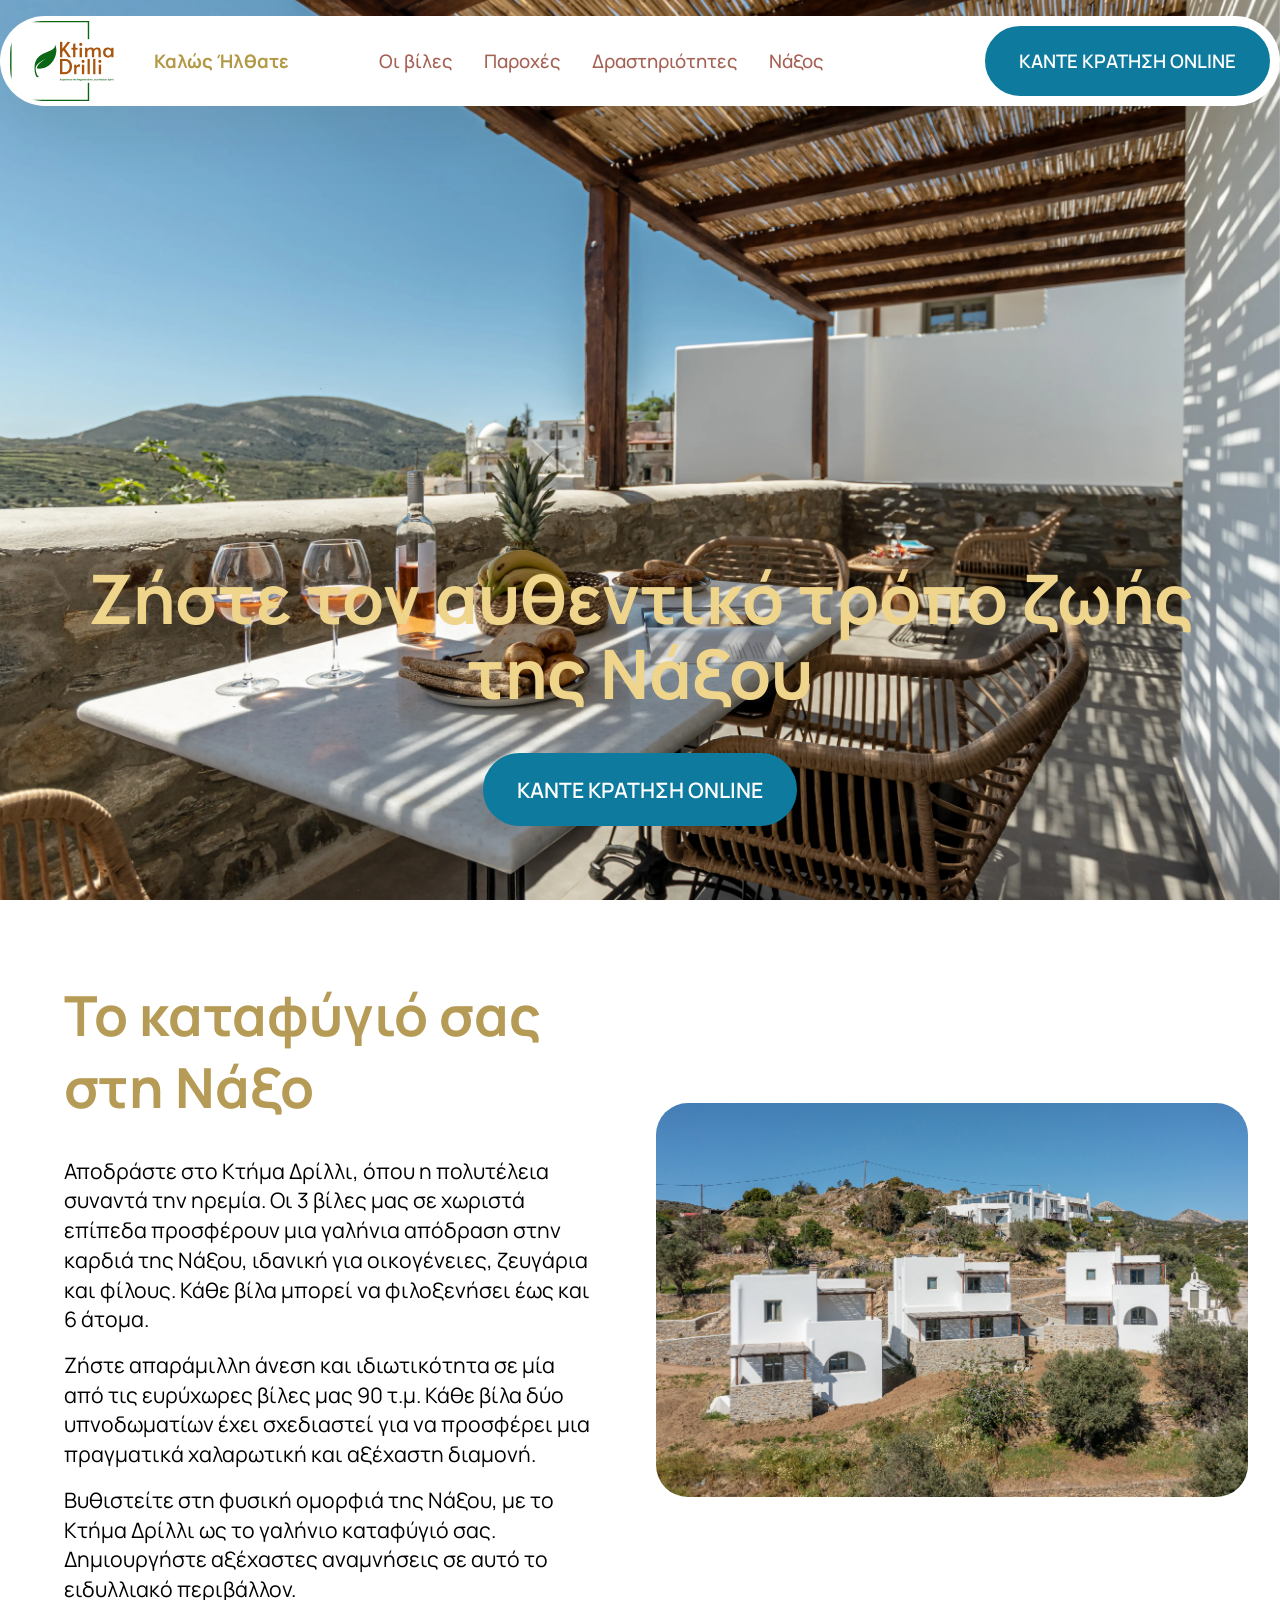
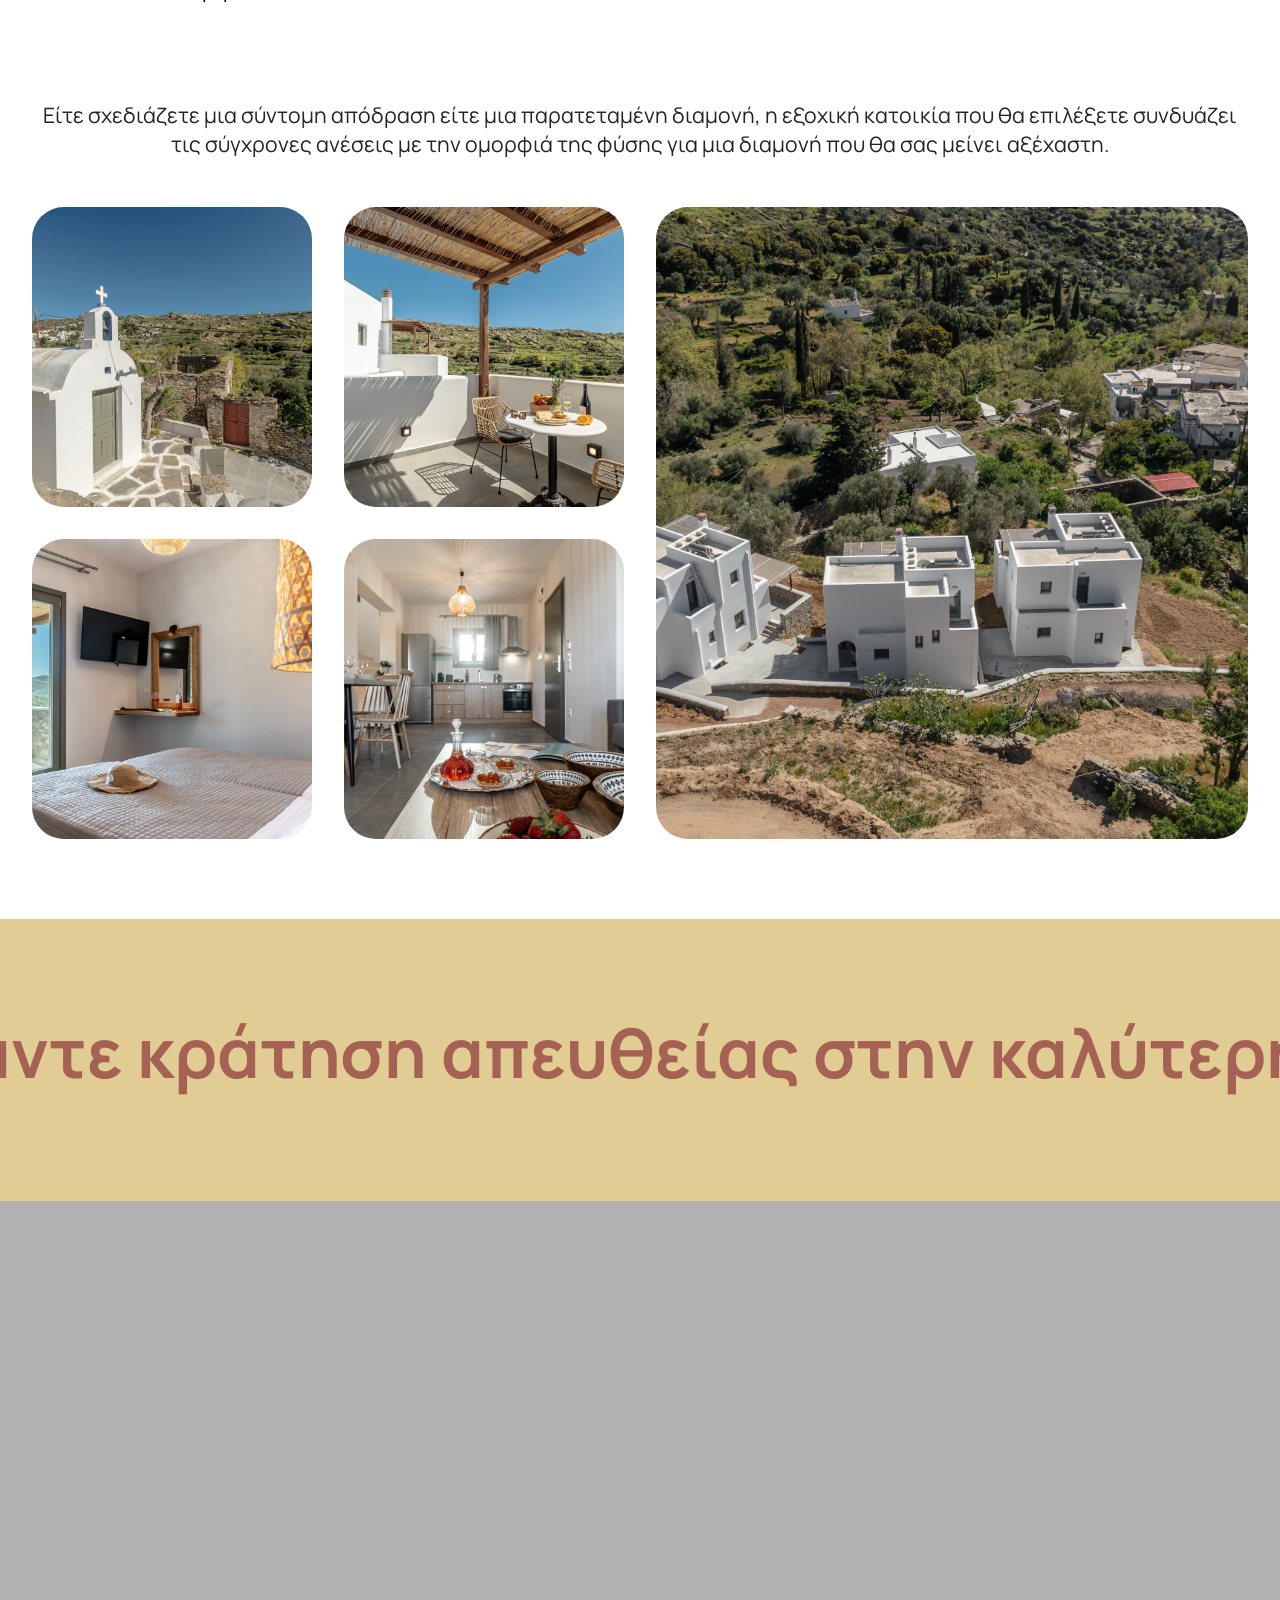
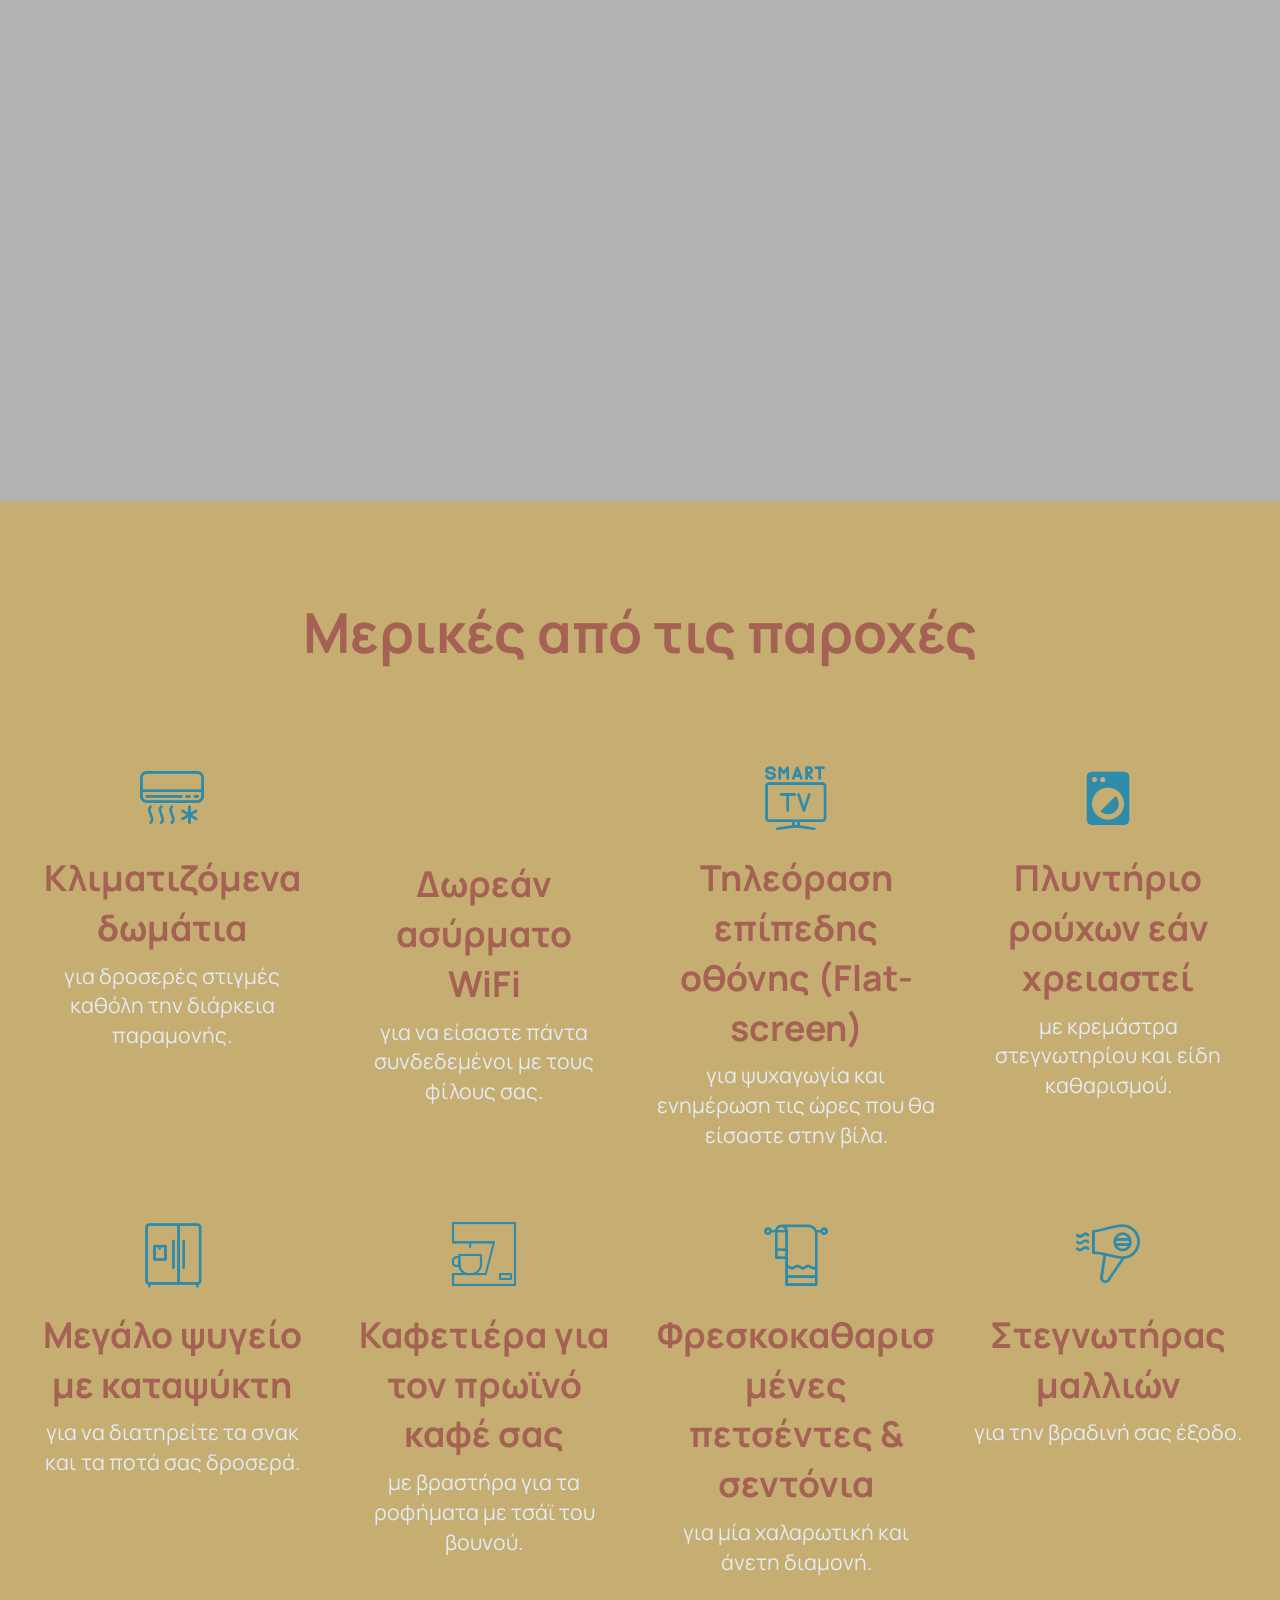
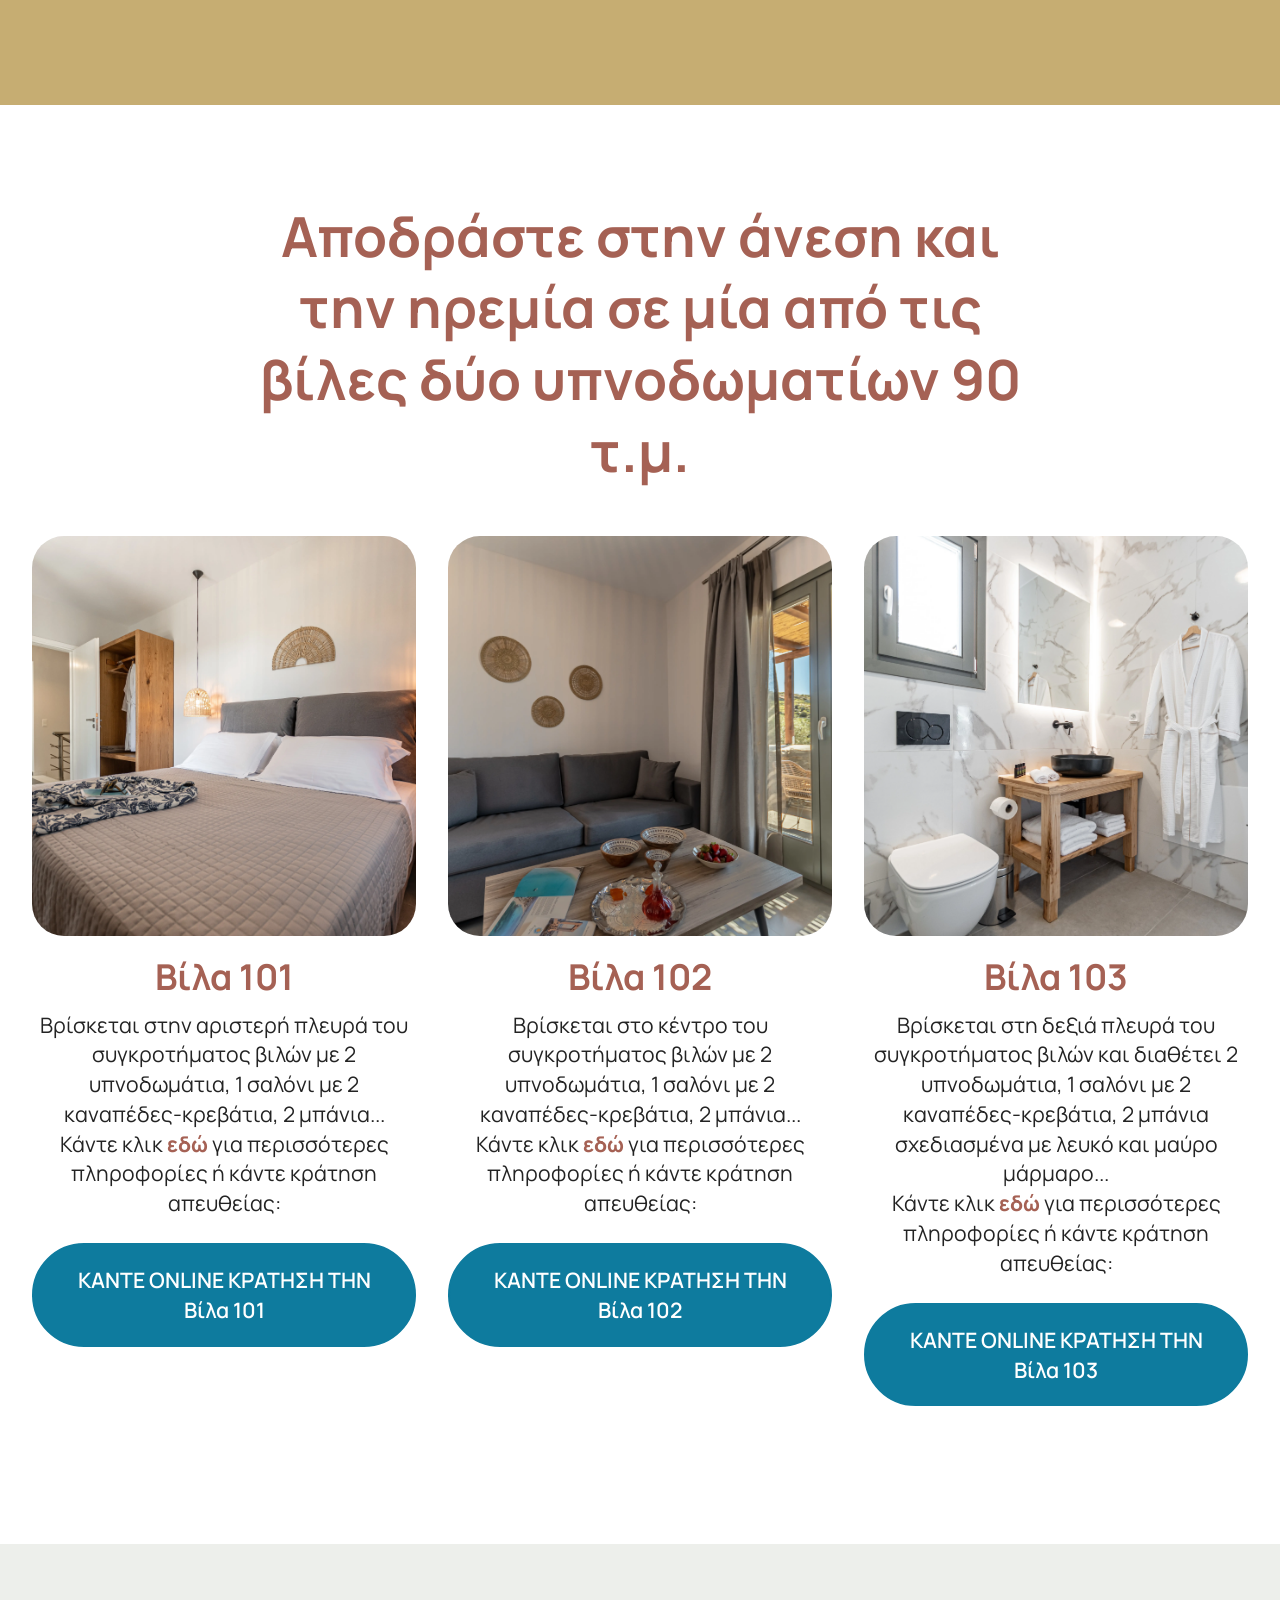
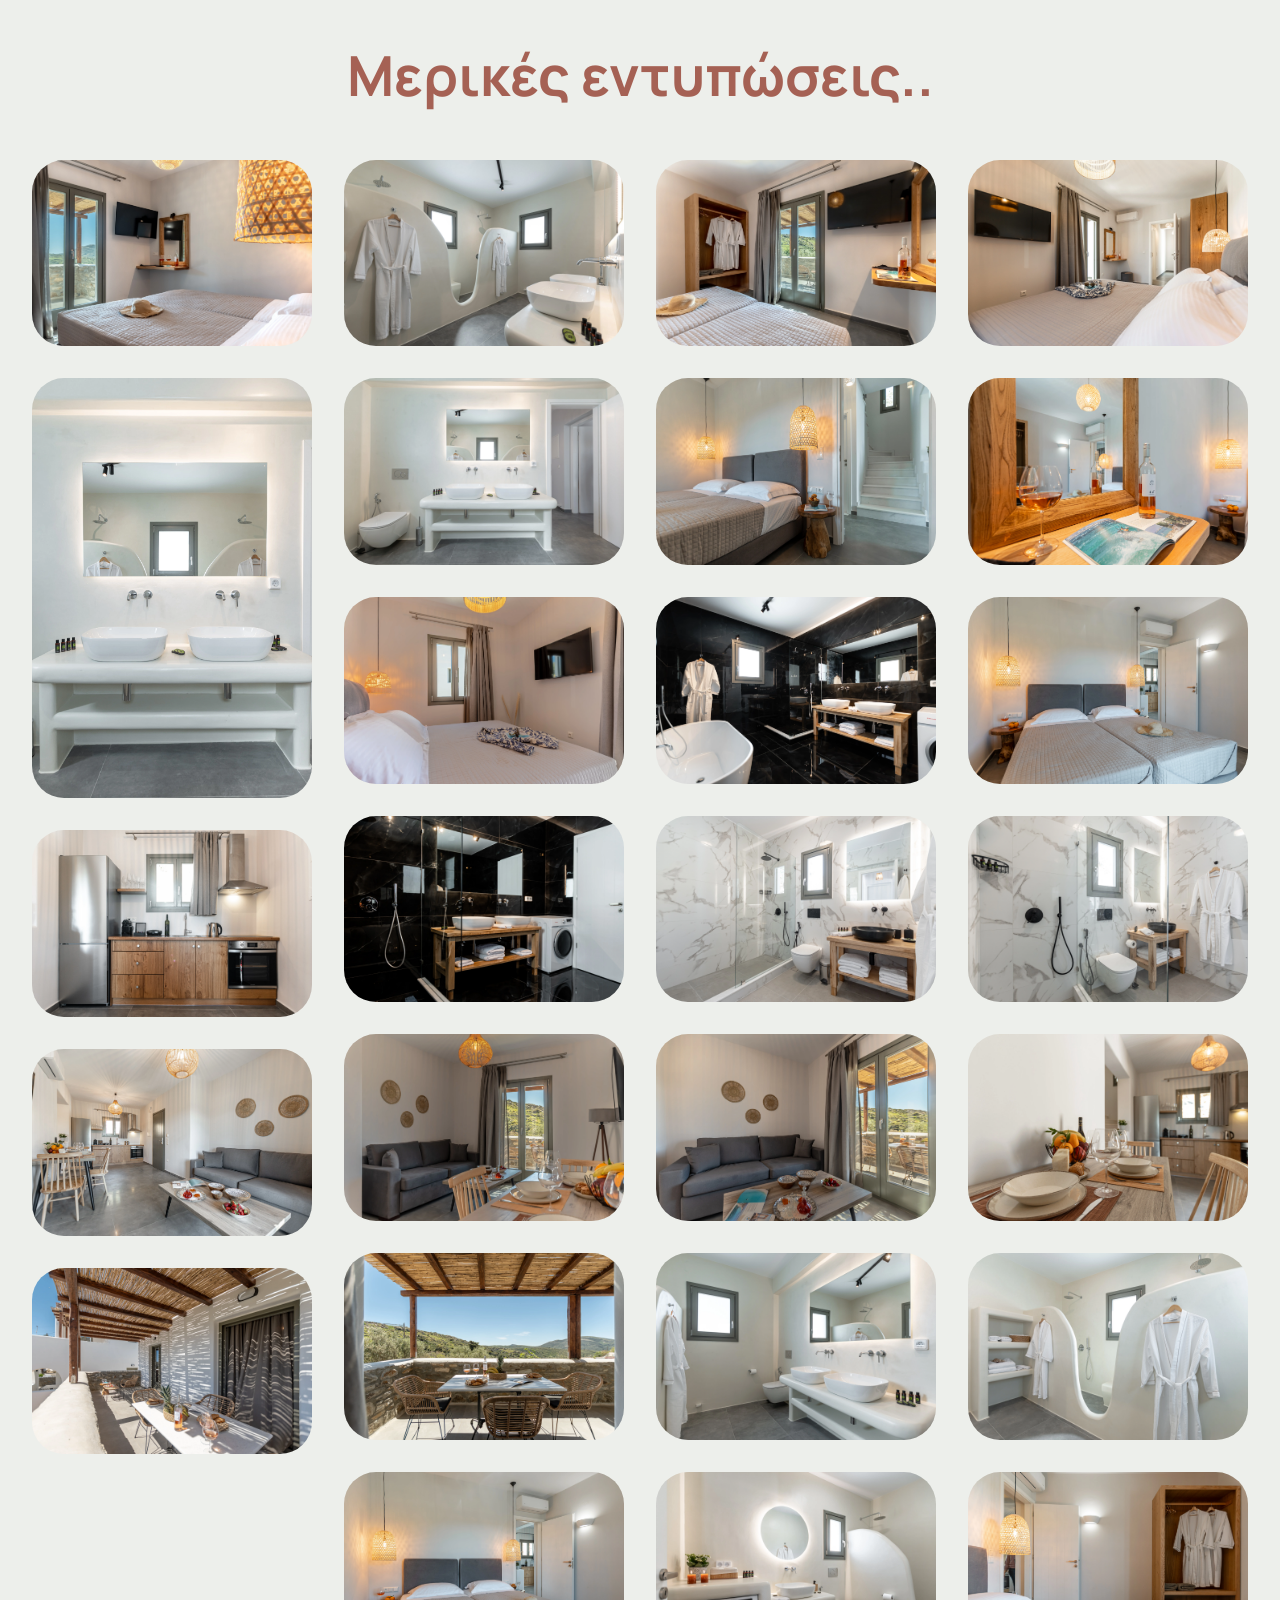
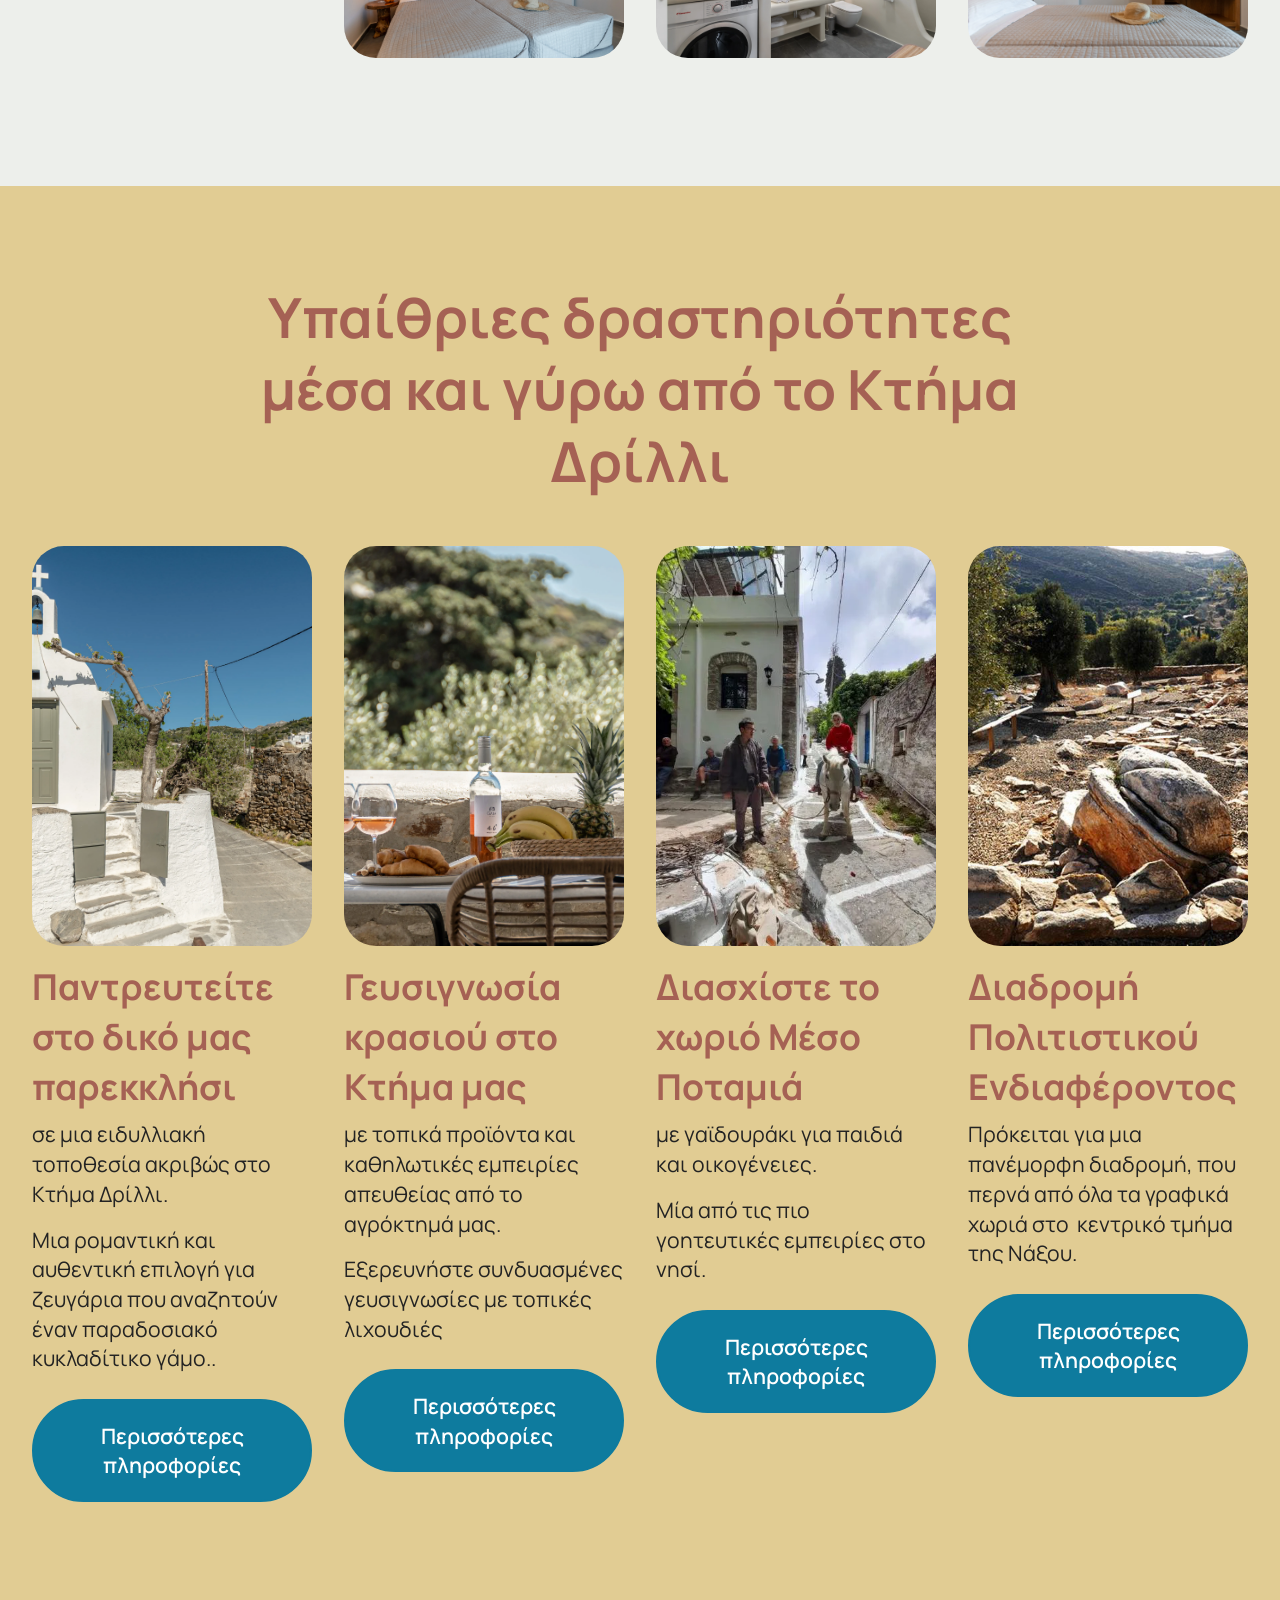
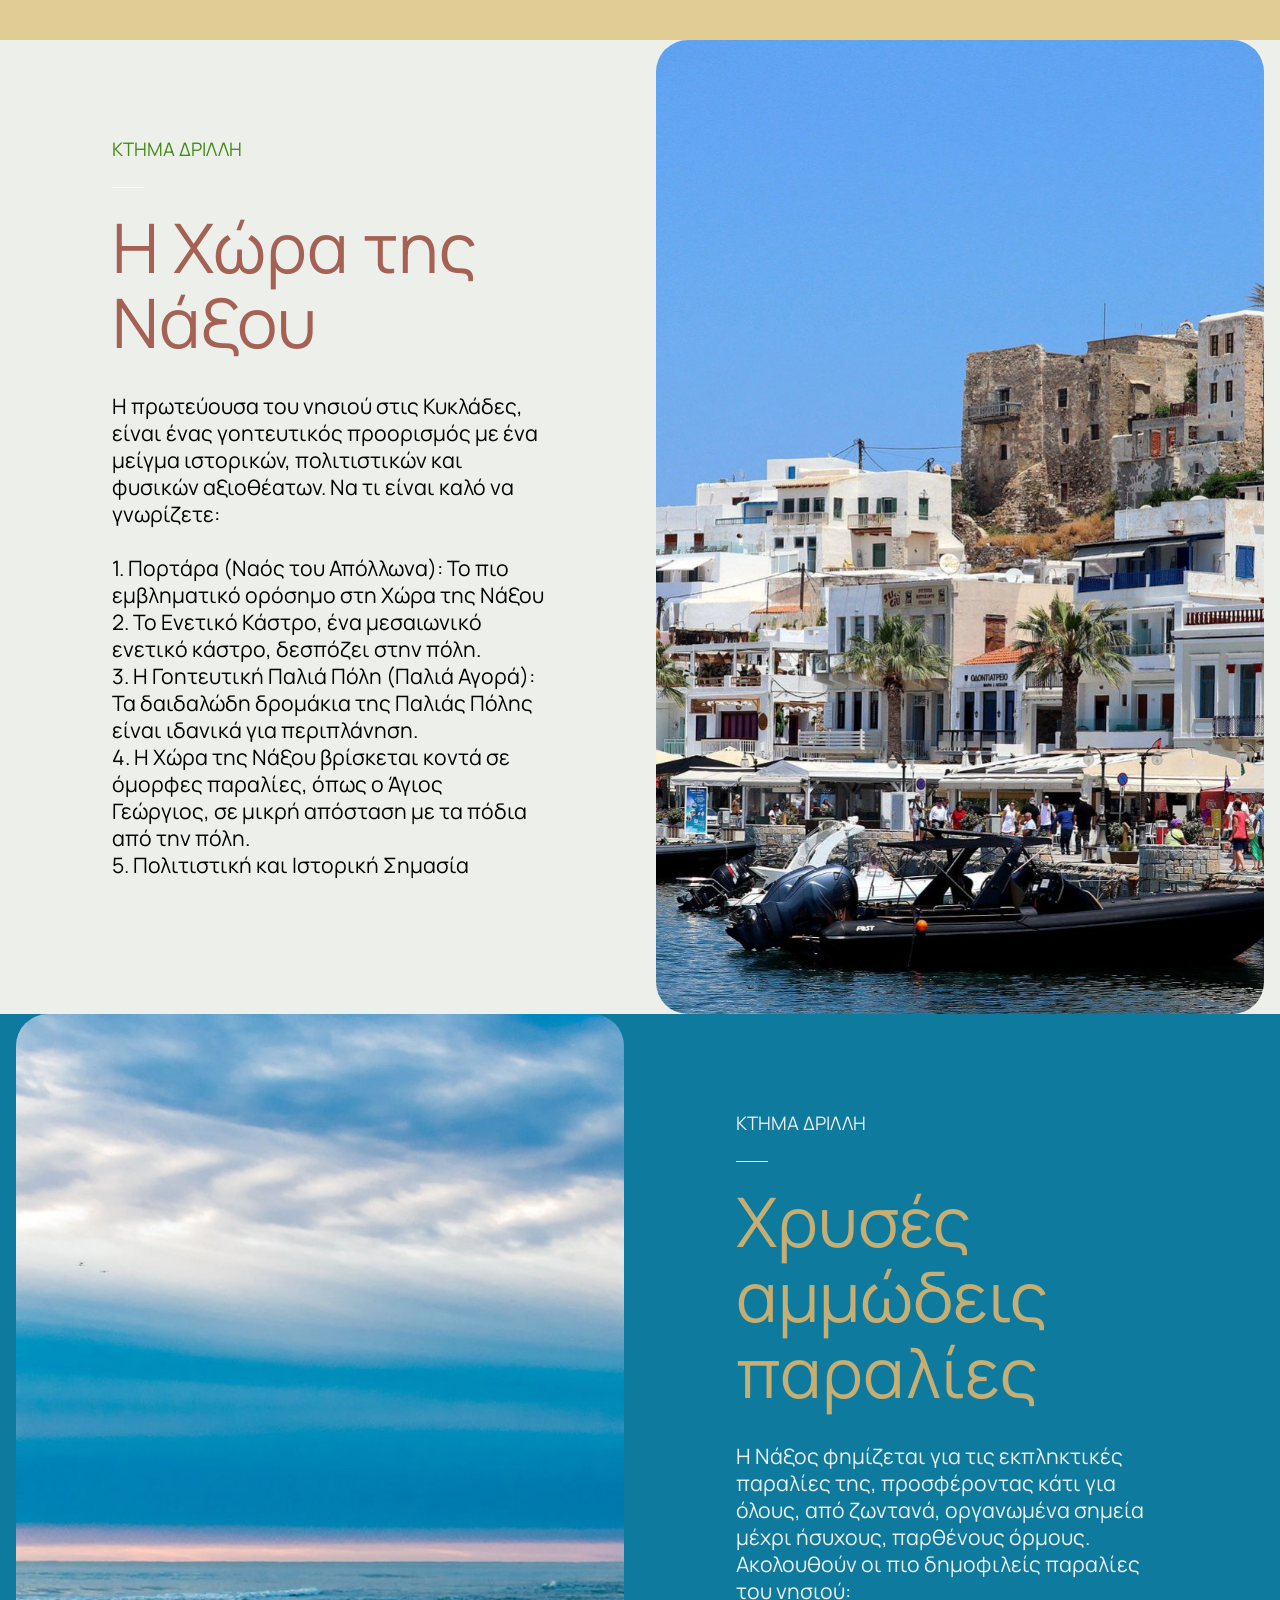
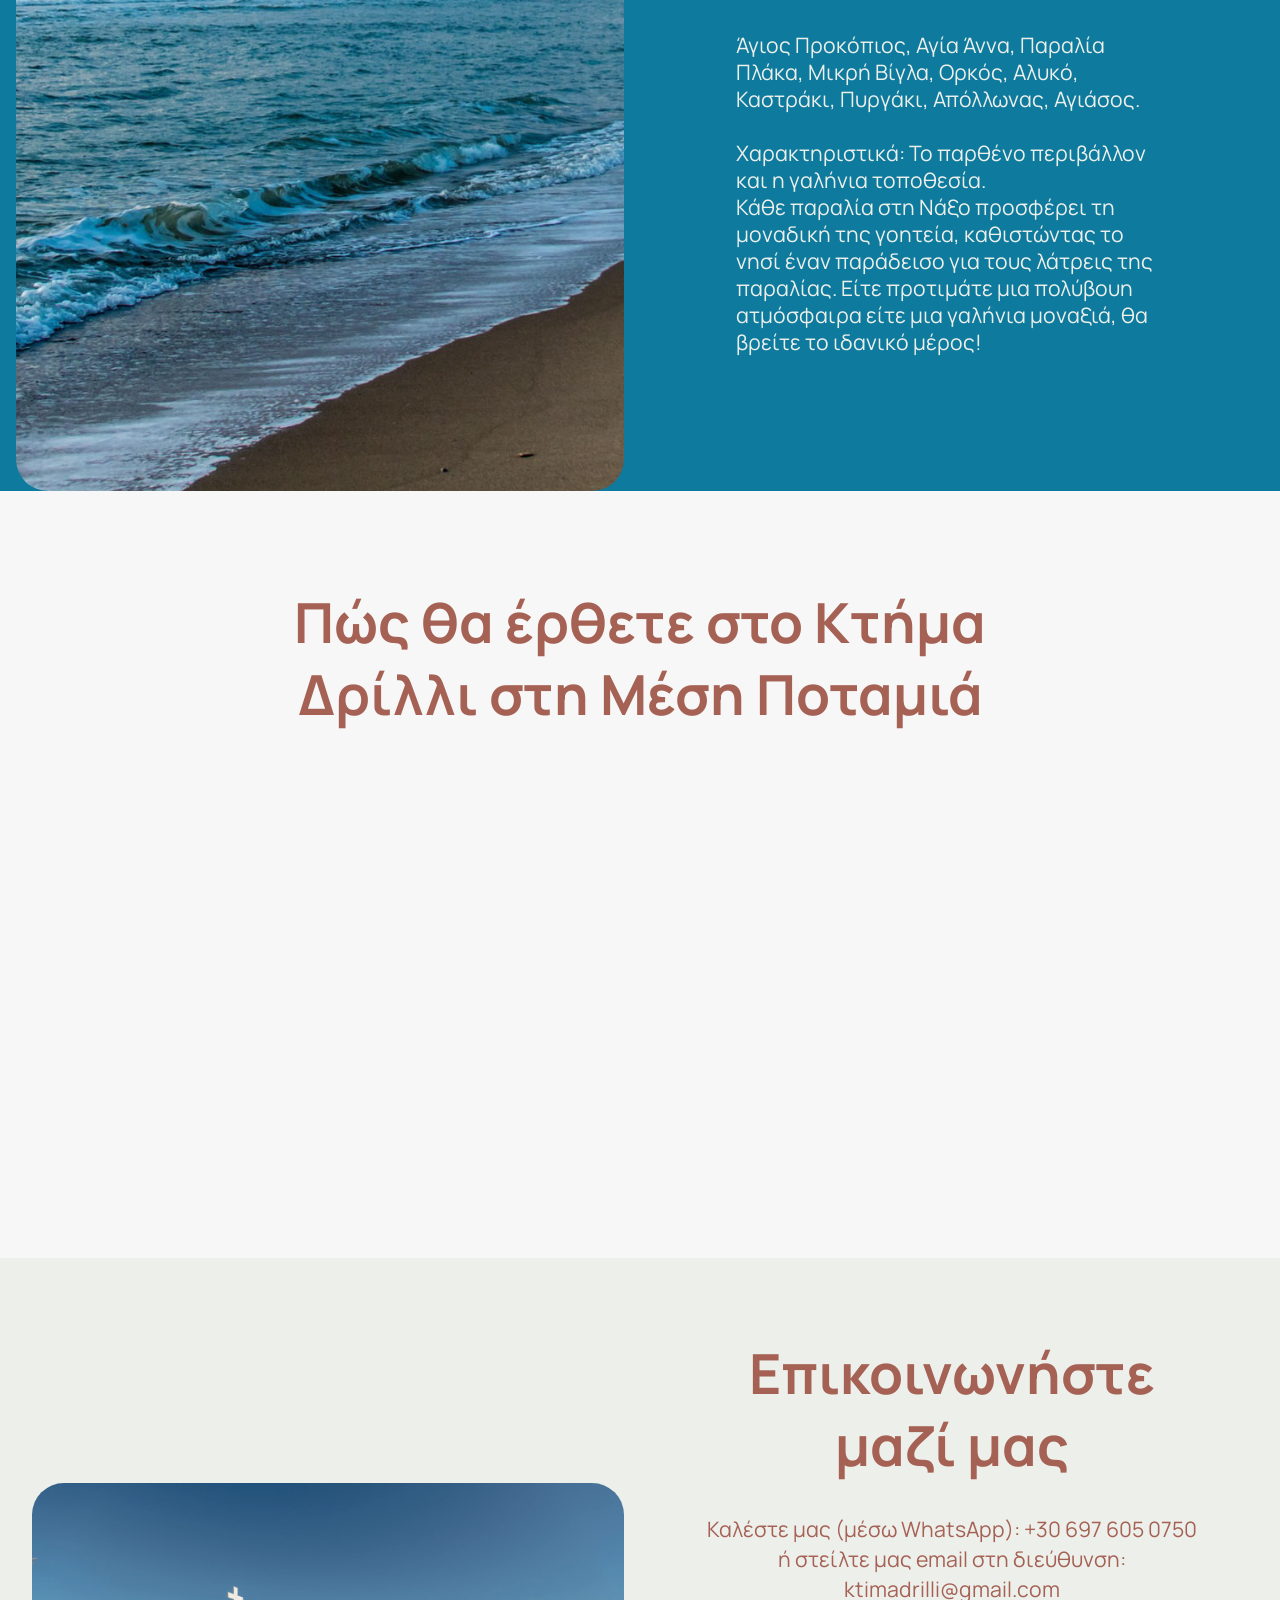
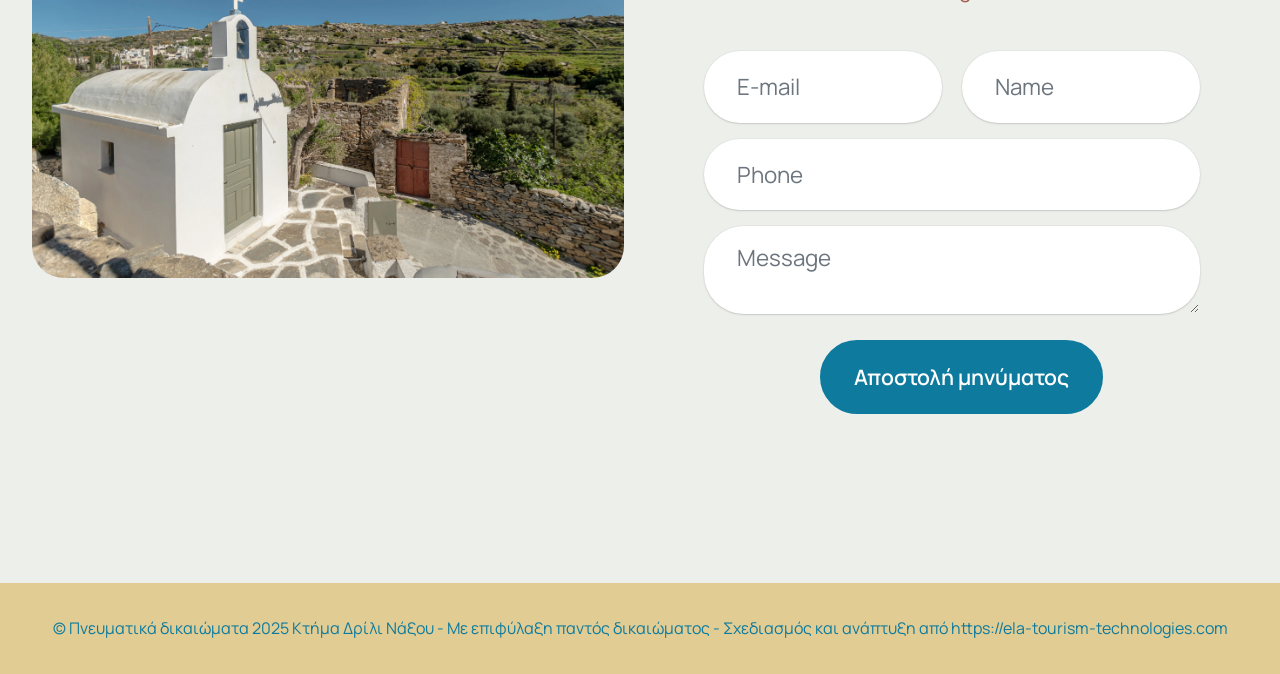
==== commit 734d9787: "create github pages" ====
--- a/index.html
+++ b/index.html
@@ -27,7 +27,7 @@
   <link rel="stylesheet" href="assets/gallery/style.css">
   <link rel="preload" href="https://fonts.googleapis.com/css2?family=Manrope:wght@400;700&display=swap&display=swap" as="style" onload="this.onload=null;this.rel='stylesheet'">
   <noscript><link rel="stylesheet" href="https://fonts.googleapis.com/css2?family=Manrope:wght@400;700&display=swap&display=swap"></noscript>
-  <link rel="preload" as="style" href="assets/mobirise/css/mbr-additional.css?v=JAIf1S"><link rel="stylesheet" href="assets/mobirise/css/mbr-additional.css?v=JAIf1S" type="text/css">
+  <link rel="preload" as="style" href="assets/mobirise/css/mbr-additional.css?v=mbqg9S"><link rel="stylesheet" href="assets/mobirise/css/mbr-additional.css?v=mbqg9S" type="text/css">
 
   
   
@@ -407,8 +407,8 @@
         </div>
         <div class="row mbr-gallery mbr-masonry" data-masonry="{&quot;percentPosition&quot;: true }">
             <div class="col-12 col-md-6 col-lg-3 item gallery-image">
-                <div class="item-wrapper" data-toggle="modal" data-bs-toggle="modal" data-target="#uP9UGpsNEk-modal" data-bs-target="#uP9UGpsNEk-modal">
-                    <img class="w-100" src="assets/images/ktima-drilli-61.webp" alt="" data-slide-to="0" data-bs-slide-to="0" data-target="#lb-uP9UGpsNEk" data-bs-target="#lb-uP9UGpsNEk">
+                <div class="item-wrapper" data-toggle="modal" data-bs-toggle="modal" data-target="#uP9X8y2eby-modal" data-bs-target="#uP9X8y2eby-modal">
+                    <img class="w-100" src="assets/images/ktima-drilli-61.webp" alt="" data-slide-to="0" data-bs-slide-to="0" data-target="#lb-uP9X8y2eby" data-bs-target="#lb-uP9X8y2eby">
                     <div class="icon-wrapper">
                         <span class="mobi-mbri mobi-mbri-search mbr-iconfont mbr-iconfont-btn"></span>
                     </div>
@@ -416,8 +416,8 @@
                 
             </div>
             <div class="col-12 col-md-6 col-lg-3 item gallery-image">
-                <div class="item-wrapper" data-toggle="modal" data-bs-toggle="modal" data-target="#uP9UGpsNEk-modal" data-bs-target="#uP9UGpsNEk-modal">
-                    <img class="w-100" src="assets/images/ktima-drilli-116.webp" alt="" data-slide-to="1" data-bs-slide-to="1" data-target="#lb-uP9UGpsNEk" data-bs-target="#lb-uP9UGpsNEk">
+                <div class="item-wrapper" data-toggle="modal" data-bs-toggle="modal" data-target="#uP9X8y2eby-modal" data-bs-target="#uP9X8y2eby-modal">
+                    <img class="w-100" src="assets/images/ktima-drilli-116.webp" alt="" data-slide-to="1" data-bs-slide-to="1" data-target="#lb-uP9X8y2eby" data-bs-target="#lb-uP9X8y2eby">
                     <div class="icon-wrapper">
                         <span class="mobi-mbri mobi-mbri-search mbr-iconfont mbr-iconfont-btn"></span>
                     </div>
@@ -425,8 +425,8 @@
                 
             </div>
             <div class="col-12 col-md-6 col-lg-3 item gallery-image">
-                <div class="item-wrapper" data-toggle="modal" data-bs-toggle="modal" data-target="#uP9UGpsNEk-modal" data-bs-target="#uP9UGpsNEk-modal">
-                    <img class="w-100" src="assets/images/ktima-drilli-62.webp" alt="" data-slide-to="2" data-bs-slide-to="2" data-target="#lb-uP9UGpsNEk" data-bs-target="#lb-uP9UGpsNEk">
+                <div class="item-wrapper" data-toggle="modal" data-bs-toggle="modal" data-target="#uP9X8y2eby-modal" data-bs-target="#uP9X8y2eby-modal">
+                    <img class="w-100" src="assets/images/ktima-drilli-62.webp" alt="" data-slide-to="2" data-bs-slide-to="2" data-target="#lb-uP9X8y2eby" data-bs-target="#lb-uP9X8y2eby">
                     <div class="icon-wrapper">
                         <span class="mobi-mbri mobi-mbri-search mbr-iconfont mbr-iconfont-btn"></span>
                     </div>
@@ -434,8 +434,8 @@
                 
             </div>
             <div class="col-12 col-md-6 col-lg-3 item gallery-image">
-                <div class="item-wrapper" data-toggle="modal" data-bs-toggle="modal" data-target="#uP9UGpsNEk-modal" data-bs-target="#uP9UGpsNEk-modal">
-                    <img class="w-100" src="assets/images/ktima-drilli-101.webp" alt="" data-slide-to="3" data-bs-slide-to="3" data-target="#lb-uP9UGpsNEk" data-bs-target="#lb-uP9UGpsNEk">
+                <div class="item-wrapper" data-toggle="modal" data-bs-toggle="modal" data-target="#uP9X8y2eby-modal" data-bs-target="#uP9X8y2eby-modal">
+                    <img class="w-100" src="assets/images/ktima-drilli-101.webp" alt="" data-slide-to="3" data-bs-slide-to="3" data-target="#lb-uP9X8y2eby" data-bs-target="#lb-uP9X8y2eby">
                     <div class="icon-wrapper">
                         <span class="mobi-mbri mobi-mbri-search mbr-iconfont mbr-iconfont-btn"></span>
                     </div>
@@ -443,8 +443,8 @@
                 
             </div>
             <div class="col-12 col-md-6 col-lg-3 item gallery-image">
-                <div class="item-wrapper" data-toggle="modal" data-bs-toggle="modal" data-target="#uP9UGpsNEk-modal" data-bs-target="#uP9UGpsNEk-modal">
-                    <img class="w-100" src="assets/images/ktima-drilli-120.webp" alt="" data-slide-to="4" data-bs-slide-to="4" data-target="#lb-uP9UGpsNEk" data-bs-target="#lb-uP9UGpsNEk">
+                <div class="item-wrapper" data-toggle="modal" data-bs-toggle="modal" data-target="#uP9X8y2eby-modal" data-bs-target="#uP9X8y2eby-modal">
+                    <img class="w-100" src="assets/images/ktima-drilli-120.webp" alt="" data-slide-to="4" data-bs-slide-to="4" data-target="#lb-uP9X8y2eby" data-bs-target="#lb-uP9X8y2eby">
                     <div class="icon-wrapper">
                         <span class="mobi-mbri mobi-mbri-search mbr-iconfont mbr-iconfont-btn"></span>
                     </div>
@@ -452,8 +452,8 @@
                 
             </div>
             <div class="col-12 col-md-6 col-lg-3 item gallery-image">
-                <div class="item-wrapper" data-toggle="modal" data-bs-toggle="modal" data-target="#uP9UGpsNEk-modal" data-bs-target="#uP9UGpsNEk-modal">
-                    <img class="w-100" src="assets/images/ktima-drilli-119.webp" alt="" data-slide-to="5" data-bs-slide-to="5" data-target="#lb-uP9UGpsNEk" data-bs-target="#lb-uP9UGpsNEk">
+                <div class="item-wrapper" data-toggle="modal" data-bs-toggle="modal" data-target="#uP9X8y2eby-modal" data-bs-target="#uP9X8y2eby-modal">
+                    <img class="w-100" src="assets/images/ktima-drilli-119.webp" alt="" data-slide-to="5" data-bs-slide-to="5" data-target="#lb-uP9X8y2eby" data-bs-target="#lb-uP9X8y2eby">
                     <div class="icon-wrapper">
                         <span class="mobi-mbri mobi-mbri-search mbr-iconfont mbr-iconfont-btn"></span>
                     </div>
@@ -461,173 +461,173 @@
                 
             </div>
             <div class="col-12 col-md-6 col-lg-3 item gallery-image">
-                <div class="item-wrapper" data-toggle="modal" data-bs-toggle="modal" data-target="#uP9UGpsNEk-modal" data-bs-target="#uP9UGpsNEk-modal">
-                    <img class="w-100" src="assets/images/ktima-drilli-66.webp" alt="" data-slide-to="6" data-bs-slide-to="6" data-target="#lb-uP9UGpsNEk" data-bs-target="#lb-uP9UGpsNEk">
-                    <div class="icon-wrapper">
-                        <span class="mobi-mbri mobi-mbri-search mbr-iconfont mbr-iconfont-btn"></span>
-                    </div>
-                </div>
-                
-            </div><div class="col-12 col-md-6 col-lg-3 item gallery-image">
-                <div class="item-wrapper" data-toggle="modal" data-bs-toggle="modal" data-target="#uP9UGpsNEk-modal" data-bs-target="#uP9UGpsNEk-modal">
-                    <img class="w-100" src="assets/images/ktima-drilli-69.webp" alt="" data-slide-to="7" data-bs-slide-to="7" data-target="#lb-uP9UGpsNEk" data-bs-target="#lb-uP9UGpsNEk">
-                    <div class="icon-wrapper">
-                        <span class="mobi-mbri mobi-mbri-search mbr-iconfont mbr-iconfont-btn"></span>
-                    </div>
-                </div>
-                
-            </div><div class="col-12 col-md-6 col-lg-3 item gallery-image">
-                <div class="item-wrapper" data-toggle="modal" data-bs-toggle="modal" data-target="#uP9UGpsNEk-modal" data-bs-target="#uP9UGpsNEk-modal">
-                    <img class="w-100" src="assets/images/ktima-drilli-68.webp" alt="" data-slide-to="8" data-bs-slide-to="8" data-target="#lb-uP9UGpsNEk" data-bs-target="#lb-uP9UGpsNEk">
-                    <div class="icon-wrapper">
-                        <span class="mobi-mbri mobi-mbri-search mbr-iconfont mbr-iconfont-btn"></span>
-                    </div>
-                </div>
-                
-            </div><div class="col-12 col-md-6 col-lg-3 item gallery-image">
-                <div class="item-wrapper" data-toggle="modal" data-bs-toggle="modal" data-target="#uP9UGpsNEk-modal" data-bs-target="#uP9UGpsNEk-modal">
-                    <img class="w-100" src="assets/images/ktima-drilli-85.webp" alt="" data-slide-to="9" data-bs-slide-to="9" data-target="#lb-uP9UGpsNEk" data-bs-target="#lb-uP9UGpsNEk">
-                    <div class="icon-wrapper">
-                        <span class="mobi-mbri mobi-mbri-search mbr-iconfont mbr-iconfont-btn"></span>
-                    </div>
-                </div>
-                
-            </div><div class="col-12 col-md-6 col-lg-3 item gallery-image">
-                <div class="item-wrapper" data-toggle="modal" data-bs-toggle="modal" data-target="#uP9UGpsNEk-modal" data-bs-target="#uP9UGpsNEk-modal">
-                    <img class="w-100" src="assets/images/ktima-drilli-136.webp" alt="" data-slide-to="10" data-bs-slide-to="10" data-target="#lb-uP9UGpsNEk" data-bs-target="#lb-uP9UGpsNEk">
-                    <div class="icon-wrapper">
-                        <span class="mobi-mbri mobi-mbri-search mbr-iconfont mbr-iconfont-btn"></span>
-                    </div>
-                </div>
-                
-            </div><div class="col-12 col-md-6 col-lg-3 item gallery-image">
-                <div class="item-wrapper" data-toggle="modal" data-bs-toggle="modal" data-target="#uP9UGpsNEk-modal" data-bs-target="#uP9UGpsNEk-modal">
-                    <img class="w-100" src="assets/images/ktima-drilli-141.webp" alt="" data-slide-to="11" data-bs-slide-to="11" data-target="#lb-uP9UGpsNEk" data-bs-target="#lb-uP9UGpsNEk">
-                    <div class="icon-wrapper">
-                        <span class="mobi-mbri mobi-mbri-search mbr-iconfont mbr-iconfont-btn"></span>
-                    </div>
-                </div>
-                
-            </div><div class="col-12 col-md-6 col-lg-3 item gallery-image">
-                <div class="item-wrapper" data-toggle="modal" data-bs-toggle="modal" data-target="#uP9UGpsNEk-modal" data-bs-target="#uP9UGpsNEk-modal">
-                    <img class="w-100" src="assets/images/ktima-drilli-131.webp" alt="" data-slide-to="12" data-bs-slide-to="12" data-target="#lb-uP9UGpsNEk" data-bs-target="#lb-uP9UGpsNEk">
-                    <div class="icon-wrapper">
-                        <span class="mobi-mbri mobi-mbri-search mbr-iconfont mbr-iconfont-btn"></span>
-                    </div>
-                </div>
-                
-            </div><div class="col-12 col-md-6 col-lg-3 item gallery-image">
-                <div class="item-wrapper" data-toggle="modal" data-bs-toggle="modal" data-target="#uP9UGpsNEk-modal" data-bs-target="#uP9UGpsNEk-modal">
-                    <img class="w-100" src="assets/images/ktima-drilli-128.webp" alt="" data-slide-to="13" data-bs-slide-to="13" data-target="#lb-uP9UGpsNEk" data-bs-target="#lb-uP9UGpsNEk">
-                    <div class="icon-wrapper">
-                        <span class="mobi-mbri mobi-mbri-search mbr-iconfont mbr-iconfont-btn"></span>
-                    </div>
-                </div>
-                
-            </div><div class="col-12 col-md-6 col-lg-3 item gallery-image">
-                <div class="item-wrapper" data-toggle="modal" data-bs-toggle="modal" data-target="#uP9UGpsNEk-modal" data-bs-target="#uP9UGpsNEk-modal">
-                    <img class="w-100" src="assets/images/ktima-drilli-22.webp" alt="" data-slide-to="14" data-bs-slide-to="14" data-target="#lb-uP9UGpsNEk" data-bs-target="#lb-uP9UGpsNEk">
-                    <div class="icon-wrapper">
-                        <span class="mobi-mbri mobi-mbri-search mbr-iconfont mbr-iconfont-btn"></span>
-                    </div>
-                </div>
-                
-            </div><div class="col-12 col-md-6 col-lg-3 item gallery-image">
-                <div class="item-wrapper" data-toggle="modal" data-bs-toggle="modal" data-target="#uP9UGpsNEk-modal" data-bs-target="#uP9UGpsNEk-modal">
-                    <img class="w-100" src="assets/images/ktima-drilli-17.webp" alt="" data-slide-to="15" data-bs-slide-to="15" data-target="#lb-uP9UGpsNEk" data-bs-target="#lb-uP9UGpsNEk">
-                    <div class="icon-wrapper">
-                        <span class="mobi-mbri mobi-mbri-search mbr-iconfont mbr-iconfont-btn"></span>
-                    </div>
-                </div>
-                
-            </div><div class="col-12 col-md-6 col-lg-3 item gallery-image">
-                <div class="item-wrapper" data-toggle="modal" data-bs-toggle="modal" data-target="#uP9UGpsNEk-modal" data-bs-target="#uP9UGpsNEk-modal">
-                    <img class="w-100" src="assets/images/ktima-drilli-20.webp" alt="" data-slide-to="16" data-bs-slide-to="16" data-target="#lb-uP9UGpsNEk" data-bs-target="#lb-uP9UGpsNEk">
-                    <div class="icon-wrapper">
-                        <span class="mobi-mbri mobi-mbri-search mbr-iconfont mbr-iconfont-btn"></span>
-                    </div>
-                </div>
-                
-            </div><div class="col-12 col-md-6 col-lg-3 item gallery-image">
-                <div class="item-wrapper" data-toggle="modal" data-bs-toggle="modal" data-target="#uP9UGpsNEk-modal" data-bs-target="#uP9UGpsNEk-modal">
-                    <img class="w-100" src="assets/images/ktima-drilli-16.webp" alt="" data-slide-to="17" data-bs-slide-to="17" data-target="#lb-uP9UGpsNEk" data-bs-target="#lb-uP9UGpsNEk">
-                    <div class="icon-wrapper">
-                        <span class="mobi-mbri mobi-mbri-search mbr-iconfont mbr-iconfont-btn"></span>
-                    </div>
-                </div>
-                
-            </div><div class="col-12 col-md-6 col-lg-3 item gallery-image">
-                <div class="item-wrapper" data-toggle="modal" data-bs-toggle="modal" data-target="#uP9UGpsNEk-modal" data-bs-target="#uP9UGpsNEk-modal">
-                    <img class="w-100" src="assets/images/ktima-drilli-31.webp" alt="" data-slide-to="18" data-bs-slide-to="18" data-target="#lb-uP9UGpsNEk" data-bs-target="#lb-uP9UGpsNEk">
-                    <div class="icon-wrapper">
-                        <span class="mobi-mbri mobi-mbri-search mbr-iconfont mbr-iconfont-btn"></span>
-                    </div>
-                </div>
-                
-            </div><div class="col-12 col-md-6 col-lg-3 item gallery-image">
-                <div class="item-wrapper" data-toggle="modal" data-bs-toggle="modal" data-target="#uP9UGpsNEk-modal" data-bs-target="#uP9UGpsNEk-modal">
-                    <img class="w-100" src="assets/images/ktima-drilli-36.webp" alt="" data-slide-to="19" data-bs-slide-to="19" data-target="#lb-uP9UGpsNEk" data-bs-target="#lb-uP9UGpsNEk">
-                    <div class="icon-wrapper">
-                        <span class="mobi-mbri mobi-mbri-search mbr-iconfont mbr-iconfont-btn"></span>
-                    </div>
-                </div>
-                
-            </div><div class="col-12 col-md-6 col-lg-3 item gallery-image">
-                <div class="item-wrapper" data-toggle="modal" data-bs-toggle="modal" data-target="#uP9UGpsNEk-modal" data-bs-target="#uP9UGpsNEk-modal">
-                    <img class="w-100" src="assets/images/ktima-drilli-125.webp" alt="" data-slide-to="20" data-bs-slide-to="20" data-target="#lb-uP9UGpsNEk" data-bs-target="#lb-uP9UGpsNEk">
-                    <div class="icon-wrapper">
-                        <span class="mobi-mbri mobi-mbri-search mbr-iconfont mbr-iconfont-btn"></span>
-                    </div>
-                </div>
-                
-            </div><div class="col-12 col-md-6 col-lg-3 item gallery-image">
-                <div class="item-wrapper" data-toggle="modal" data-bs-toggle="modal" data-target="#uP9UGpsNEk-modal" data-bs-target="#uP9UGpsNEk-modal">
-                    <img class="w-100" src="assets/images/ktima-drilli-118.webp" alt="" data-slide-to="21" data-bs-slide-to="21" data-target="#lb-uP9UGpsNEk" data-bs-target="#lb-uP9UGpsNEk">
-                    <div class="icon-wrapper">
-                        <span class="mobi-mbri mobi-mbri-search mbr-iconfont mbr-iconfont-btn"></span>
-                    </div>
-                </div>
-                
-            </div><div class="col-12 col-md-6 col-lg-3 item gallery-image">
-                <div class="item-wrapper" data-toggle="modal" data-bs-toggle="modal" data-target="#uP9UGpsNEk-modal" data-bs-target="#uP9UGpsNEk-modal">
-                    <img class="w-100" src="assets/images/ktima-drilli-42.webp" alt="" data-slide-to="22" data-bs-slide-to="22" data-target="#lb-uP9UGpsNEk" data-bs-target="#lb-uP9UGpsNEk">
-                    <div class="icon-wrapper">
-                        <span class="mobi-mbri mobi-mbri-search mbr-iconfont mbr-iconfont-btn"></span>
-                    </div>
-                </div>
-                
-            </div><div class="col-12 col-md-6 col-lg-3 item gallery-image">
-                <div class="item-wrapper" data-toggle="modal" data-bs-toggle="modal" data-target="#uP9UGpsNEk-modal" data-bs-target="#uP9UGpsNEk-modal">
-                    <img class="w-100" src="assets/images/ktima-drilli-68.webp" alt="" data-slide-to="23" data-bs-slide-to="23" data-target="#lb-uP9UGpsNEk" data-bs-target="#lb-uP9UGpsNEk">
-                    <div class="icon-wrapper">
-                        <span class="mobi-mbri mobi-mbri-search mbr-iconfont mbr-iconfont-btn"></span>
-                    </div>
-                </div>
-                
-            </div><div class="col-12 col-md-6 col-lg-3 item gallery-image">
-                <div class="item-wrapper" data-toggle="modal" data-bs-toggle="modal" data-target="#uP9UGpsNEk-modal" data-bs-target="#uP9UGpsNEk-modal">
-                    <img class="w-100" src="assets/images/ktima-drilli-72.webp" alt="" data-slide-to="24" data-bs-slide-to="24" data-target="#lb-uP9UGpsNEk" data-bs-target="#lb-uP9UGpsNEk">
-                    <div class="icon-wrapper">
-                        <span class="mobi-mbri mobi-mbri-search mbr-iconfont mbr-iconfont-btn"></span>
-                    </div>
-                </div>
-                
-            </div><div class="col-12 col-md-6 col-lg-3 item gallery-image">
-                <div class="item-wrapper" data-toggle="modal" data-bs-toggle="modal" data-target="#uP9UGpsNEk-modal" data-bs-target="#uP9UGpsNEk-modal">
-                    <img class="w-100" src="assets/images/ktima-drilli-76.webp" alt="" data-slide-to="25" data-bs-slide-to="25" data-target="#lb-uP9UGpsNEk" data-bs-target="#lb-uP9UGpsNEk">
-                    <div class="icon-wrapper">
-                        <span class="mobi-mbri mobi-mbri-search mbr-iconfont mbr-iconfont-btn"></span>
-                    </div>
-                </div>
-                
-            </div>
-        </div>
-
-        <div class="modal mbr-slider" tabindex="-1" role="dialog" aria-hidden="true" id="uP9UGpsNEk-modal">
+                <div class="item-wrapper" data-toggle="modal" data-bs-toggle="modal" data-target="#uP9X8y2eby-modal" data-bs-target="#uP9X8y2eby-modal">
+                    <img class="w-100" src="assets/images/ktima-drilli-66.webp" alt="" data-slide-to="6" data-bs-slide-to="6" data-target="#lb-uP9X8y2eby" data-bs-target="#lb-uP9X8y2eby">
+                    <div class="icon-wrapper">
+                        <span class="mobi-mbri mobi-mbri-search mbr-iconfont mbr-iconfont-btn"></span>
+                    </div>
+                </div>
+                
+            </div><div class="col-12 col-md-6 col-lg-3 item gallery-image">
+                <div class="item-wrapper" data-toggle="modal" data-bs-toggle="modal" data-target="#uP9X8y2eby-modal" data-bs-target="#uP9X8y2eby-modal">
+                    <img class="w-100" src="assets/images/ktima-drilli-69.webp" alt="" data-slide-to="7" data-bs-slide-to="7" data-target="#lb-uP9X8y2eby" data-bs-target="#lb-uP9X8y2eby">
+                    <div class="icon-wrapper">
+                        <span class="mobi-mbri mobi-mbri-search mbr-iconfont mbr-iconfont-btn"></span>
+                    </div>
+                </div>
+                
+            </div><div class="col-12 col-md-6 col-lg-3 item gallery-image">
+                <div class="item-wrapper" data-toggle="modal" data-bs-toggle="modal" data-target="#uP9X8y2eby-modal" data-bs-target="#uP9X8y2eby-modal">
+                    <img class="w-100" src="assets/images/ktima-drilli-68.webp" alt="" data-slide-to="8" data-bs-slide-to="8" data-target="#lb-uP9X8y2eby" data-bs-target="#lb-uP9X8y2eby">
+                    <div class="icon-wrapper">
+                        <span class="mobi-mbri mobi-mbri-search mbr-iconfont mbr-iconfont-btn"></span>
+                    </div>
+                </div>
+                
+            </div><div class="col-12 col-md-6 col-lg-3 item gallery-image">
+                <div class="item-wrapper" data-toggle="modal" data-bs-toggle="modal" data-target="#uP9X8y2eby-modal" data-bs-target="#uP9X8y2eby-modal">
+                    <img class="w-100" src="assets/images/ktima-drilli-85.webp" alt="" data-slide-to="9" data-bs-slide-to="9" data-target="#lb-uP9X8y2eby" data-bs-target="#lb-uP9X8y2eby">
+                    <div class="icon-wrapper">
+                        <span class="mobi-mbri mobi-mbri-search mbr-iconfont mbr-iconfont-btn"></span>
+                    </div>
+                </div>
+                
+            </div><div class="col-12 col-md-6 col-lg-3 item gallery-image">
+                <div class="item-wrapper" data-toggle="modal" data-bs-toggle="modal" data-target="#uP9X8y2eby-modal" data-bs-target="#uP9X8y2eby-modal">
+                    <img class="w-100" src="assets/images/ktima-drilli-136.webp" alt="" data-slide-to="10" data-bs-slide-to="10" data-target="#lb-uP9X8y2eby" data-bs-target="#lb-uP9X8y2eby">
+                    <div class="icon-wrapper">
+                        <span class="mobi-mbri mobi-mbri-search mbr-iconfont mbr-iconfont-btn"></span>
+                    </div>
+                </div>
+                
+            </div><div class="col-12 col-md-6 col-lg-3 item gallery-image">
+                <div class="item-wrapper" data-toggle="modal" data-bs-toggle="modal" data-target="#uP9X8y2eby-modal" data-bs-target="#uP9X8y2eby-modal">
+                    <img class="w-100" src="assets/images/ktima-drilli-141.webp" alt="" data-slide-to="11" data-bs-slide-to="11" data-target="#lb-uP9X8y2eby" data-bs-target="#lb-uP9X8y2eby">
+                    <div class="icon-wrapper">
+                        <span class="mobi-mbri mobi-mbri-search mbr-iconfont mbr-iconfont-btn"></span>
+                    </div>
+                </div>
+                
+            </div><div class="col-12 col-md-6 col-lg-3 item gallery-image">
+                <div class="item-wrapper" data-toggle="modal" data-bs-toggle="modal" data-target="#uP9X8y2eby-modal" data-bs-target="#uP9X8y2eby-modal">
+                    <img class="w-100" src="assets/images/ktima-drilli-131.webp" alt="" data-slide-to="12" data-bs-slide-to="12" data-target="#lb-uP9X8y2eby" data-bs-target="#lb-uP9X8y2eby">
+                    <div class="icon-wrapper">
+                        <span class="mobi-mbri mobi-mbri-search mbr-iconfont mbr-iconfont-btn"></span>
+                    </div>
+                </div>
+                
+            </div><div class="col-12 col-md-6 col-lg-3 item gallery-image">
+                <div class="item-wrapper" data-toggle="modal" data-bs-toggle="modal" data-target="#uP9X8y2eby-modal" data-bs-target="#uP9X8y2eby-modal">
+                    <img class="w-100" src="assets/images/ktima-drilli-128.webp" alt="" data-slide-to="13" data-bs-slide-to="13" data-target="#lb-uP9X8y2eby" data-bs-target="#lb-uP9X8y2eby">
+                    <div class="icon-wrapper">
+                        <span class="mobi-mbri mobi-mbri-search mbr-iconfont mbr-iconfont-btn"></span>
+                    </div>
+                </div>
+                
+            </div><div class="col-12 col-md-6 col-lg-3 item gallery-image">
+                <div class="item-wrapper" data-toggle="modal" data-bs-toggle="modal" data-target="#uP9X8y2eby-modal" data-bs-target="#uP9X8y2eby-modal">
+                    <img class="w-100" src="assets/images/ktima-drilli-22.webp" alt="" data-slide-to="14" data-bs-slide-to="14" data-target="#lb-uP9X8y2eby" data-bs-target="#lb-uP9X8y2eby">
+                    <div class="icon-wrapper">
+                        <span class="mobi-mbri mobi-mbri-search mbr-iconfont mbr-iconfont-btn"></span>
+                    </div>
+                </div>
+                
+            </div><div class="col-12 col-md-6 col-lg-3 item gallery-image">
+                <div class="item-wrapper" data-toggle="modal" data-bs-toggle="modal" data-target="#uP9X8y2eby-modal" data-bs-target="#uP9X8y2eby-modal">
+                    <img class="w-100" src="assets/images/ktima-drilli-17.webp" alt="" data-slide-to="15" data-bs-slide-to="15" data-target="#lb-uP9X8y2eby" data-bs-target="#lb-uP9X8y2eby">
+                    <div class="icon-wrapper">
+                        <span class="mobi-mbri mobi-mbri-search mbr-iconfont mbr-iconfont-btn"></span>
+                    </div>
+                </div>
+                
+            </div><div class="col-12 col-md-6 col-lg-3 item gallery-image">
+                <div class="item-wrapper" data-toggle="modal" data-bs-toggle="modal" data-target="#uP9X8y2eby-modal" data-bs-target="#uP9X8y2eby-modal">
+                    <img class="w-100" src="assets/images/ktima-drilli-20.webp" alt="" data-slide-to="16" data-bs-slide-to="16" data-target="#lb-uP9X8y2eby" data-bs-target="#lb-uP9X8y2eby">
+                    <div class="icon-wrapper">
+                        <span class="mobi-mbri mobi-mbri-search mbr-iconfont mbr-iconfont-btn"></span>
+                    </div>
+                </div>
+                
+            </div><div class="col-12 col-md-6 col-lg-3 item gallery-image">
+                <div class="item-wrapper" data-toggle="modal" data-bs-toggle="modal" data-target="#uP9X8y2eby-modal" data-bs-target="#uP9X8y2eby-modal">
+                    <img class="w-100" src="assets/images/ktima-drilli-16.webp" alt="" data-slide-to="17" data-bs-slide-to="17" data-target="#lb-uP9X8y2eby" data-bs-target="#lb-uP9X8y2eby">
+                    <div class="icon-wrapper">
+                        <span class="mobi-mbri mobi-mbri-search mbr-iconfont mbr-iconfont-btn"></span>
+                    </div>
+                </div>
+                
+            </div><div class="col-12 col-md-6 col-lg-3 item gallery-image">
+                <div class="item-wrapper" data-toggle="modal" data-bs-toggle="modal" data-target="#uP9X8y2eby-modal" data-bs-target="#uP9X8y2eby-modal">
+                    <img class="w-100" src="assets/images/ktima-drilli-31.webp" alt="" data-slide-to="18" data-bs-slide-to="18" data-target="#lb-uP9X8y2eby" data-bs-target="#lb-uP9X8y2eby">
+                    <div class="icon-wrapper">
+                        <span class="mobi-mbri mobi-mbri-search mbr-iconfont mbr-iconfont-btn"></span>
+                    </div>
+                </div>
+                
+            </div><div class="col-12 col-md-6 col-lg-3 item gallery-image">
+                <div class="item-wrapper" data-toggle="modal" data-bs-toggle="modal" data-target="#uP9X8y2eby-modal" data-bs-target="#uP9X8y2eby-modal">
+                    <img class="w-100" src="assets/images/ktima-drilli-36.webp" alt="" data-slide-to="19" data-bs-slide-to="19" data-target="#lb-uP9X8y2eby" data-bs-target="#lb-uP9X8y2eby">
+                    <div class="icon-wrapper">
+                        <span class="mobi-mbri mobi-mbri-search mbr-iconfont mbr-iconfont-btn"></span>
+                    </div>
+                </div>
+                
+            </div><div class="col-12 col-md-6 col-lg-3 item gallery-image">
+                <div class="item-wrapper" data-toggle="modal" data-bs-toggle="modal" data-target="#uP9X8y2eby-modal" data-bs-target="#uP9X8y2eby-modal">
+                    <img class="w-100" src="assets/images/ktima-drilli-125.webp" alt="" data-slide-to="20" data-bs-slide-to="20" data-target="#lb-uP9X8y2eby" data-bs-target="#lb-uP9X8y2eby">
+                    <div class="icon-wrapper">
+                        <span class="mobi-mbri mobi-mbri-search mbr-iconfont mbr-iconfont-btn"></span>
+                    </div>
+                </div>
+                
+            </div><div class="col-12 col-md-6 col-lg-3 item gallery-image">
+                <div class="item-wrapper" data-toggle="modal" data-bs-toggle="modal" data-target="#uP9X8y2eby-modal" data-bs-target="#uP9X8y2eby-modal">
+                    <img class="w-100" src="assets/images/ktima-drilli-118.webp" alt="" data-slide-to="21" data-bs-slide-to="21" data-target="#lb-uP9X8y2eby" data-bs-target="#lb-uP9X8y2eby">
+                    <div class="icon-wrapper">
+                        <span class="mobi-mbri mobi-mbri-search mbr-iconfont mbr-iconfont-btn"></span>
+                    </div>
+                </div>
+                
+            </div><div class="col-12 col-md-6 col-lg-3 item gallery-image">
+                <div class="item-wrapper" data-toggle="modal" data-bs-toggle="modal" data-target="#uP9X8y2eby-modal" data-bs-target="#uP9X8y2eby-modal">
+                    <img class="w-100" src="assets/images/ktima-drilli-42.webp" alt="" data-slide-to="22" data-bs-slide-to="22" data-target="#lb-uP9X8y2eby" data-bs-target="#lb-uP9X8y2eby">
+                    <div class="icon-wrapper">
+                        <span class="mobi-mbri mobi-mbri-search mbr-iconfont mbr-iconfont-btn"></span>
+                    </div>
+                </div>
+                
+            </div><div class="col-12 col-md-6 col-lg-3 item gallery-image">
+                <div class="item-wrapper" data-toggle="modal" data-bs-toggle="modal" data-target="#uP9X8y2eby-modal" data-bs-target="#uP9X8y2eby-modal">
+                    <img class="w-100" src="assets/images/ktima-drilli-68.webp" alt="" data-slide-to="23" data-bs-slide-to="23" data-target="#lb-uP9X8y2eby" data-bs-target="#lb-uP9X8y2eby">
+                    <div class="icon-wrapper">
+                        <span class="mobi-mbri mobi-mbri-search mbr-iconfont mbr-iconfont-btn"></span>
+                    </div>
+                </div>
+                
+            </div><div class="col-12 col-md-6 col-lg-3 item gallery-image">
+                <div class="item-wrapper" data-toggle="modal" data-bs-toggle="modal" data-target="#uP9X8y2eby-modal" data-bs-target="#uP9X8y2eby-modal">
+                    <img class="w-100" src="assets/images/ktima-drilli-72.webp" alt="" data-slide-to="24" data-bs-slide-to="24" data-target="#lb-uP9X8y2eby" data-bs-target="#lb-uP9X8y2eby">
+                    <div class="icon-wrapper">
+                        <span class="mobi-mbri mobi-mbri-search mbr-iconfont mbr-iconfont-btn"></span>
+                    </div>
+                </div>
+                
+            </div><div class="col-12 col-md-6 col-lg-3 item gallery-image">
+                <div class="item-wrapper" data-toggle="modal" data-bs-toggle="modal" data-target="#uP9X8y2eby-modal" data-bs-target="#uP9X8y2eby-modal">
+                    <img class="w-100" src="assets/images/ktima-drilli-76.webp" alt="" data-slide-to="25" data-bs-slide-to="25" data-target="#lb-uP9X8y2eby" data-bs-target="#lb-uP9X8y2eby">
+                    <div class="icon-wrapper">
+                        <span class="mobi-mbri mobi-mbri-search mbr-iconfont mbr-iconfont-btn"></span>
+                    </div>
+                </div>
+                
+            </div>
+        </div>
+
+        <div class="modal mbr-slider" tabindex="-1" role="dialog" aria-hidden="true" id="uP9X8y2eby-modal">
             <div class="modal-dialog" role="document">
                 <div class="modal-content">
                     <div class="modal-body">
-                        <div class="carousel slide" id="lb-uP9UGpsNEk" data-interval="5000" data-bs-interval="5000">
+                        <div class="carousel slide" id="lb-uP9X8y2eby" data-interval="5000" data-bs-interval="5000">
                             <div class="carousel-inner">
                                 <div class="carousel-item active">
                                     <img class="d-block w-100" src="assets/images/ktima-drilli-61.webp" alt="">
@@ -690,21 +690,21 @@
                                 </div>
                             </div>
                             <ol class="carousel-indicators">
-                                <li data-slide-to="0" data-bs-slide-to="0" class="active" data-target="#lb-uP9UGpsNEk" data-bs-target="#lb-uP9UGpsNEk"></li>
-                                <li data-slide-to="1" data-bs-slide-to="1" data-target="#lb-uP9UGpsNEk" data-bs-target="#lb-uP9UGpsNEk"></li>
-                                <li data-slide-to="2" data-bs-slide-to="2" data-target="#lb-uP9UGpsNEk" data-bs-target="#lb-uP9UGpsNEk"></li>
-                                <li data-slide-to="3" data-bs-slide-to="3" data-target="#lb-uP9UGpsNEk" data-bs-target="#lb-uP9UGpsNEk"></li>
-                                <li data-slide-to="4" data-bs-slide-to="4" data-target="#lb-uP9UGpsNEk" data-bs-target="#lb-uP9UGpsNEk"></li>
-                                <li data-slide-to="5" data-bs-slide-to="5" data-target="#lb-uP9UGpsNEk" data-bs-target="#lb-uP9UGpsNEk"></li>
-                                <li data-slide-to="6" data-bs-slide-to="6" data-target="#lb-uP9UGpsNEk" data-bs-target="#lb-uP9UGpsNEk"></li><li data-slide-to="7" data-bs-slide-to="7" data-target="#lb-uP9UGpsNEk" data-bs-target="#lb-uP9UGpsNEk"></li><li data-slide-to="8" data-bs-slide-to="8" data-target="#lb-uP9UGpsNEk" data-bs-target="#lb-uP9UGpsNEk"></li><li data-slide-to="9" data-bs-slide-to="9" data-target="#lb-uP9UGpsNEk" data-bs-target="#lb-uP9UGpsNEk"></li><li data-slide-to="10" data-bs-slide-to="10" data-target="#lb-uP9UGpsNEk" data-bs-target="#lb-uP9UGpsNEk"></li><li data-slide-to="11" data-bs-slide-to="11" data-target="#lb-uP9UGpsNEk" data-bs-target="#lb-uP9UGpsNEk"></li><li data-slide-to="12" data-bs-slide-to="12" data-target="#lb-uP9UGpsNEk" data-bs-target="#lb-uP9UGpsNEk"></li><li data-slide-to="13" data-bs-slide-to="13" data-target="#lb-uP9UGpsNEk" data-bs-target="#lb-uP9UGpsNEk"></li><li data-slide-to="14" data-bs-slide-to="14" data-target="#lb-uP9UGpsNEk" data-bs-target="#lb-uP9UGpsNEk"></li><li data-slide-to="15" data-bs-slide-to="15" data-target="#lb-uP9UGpsNEk" data-bs-target="#lb-uP9UGpsNEk"></li><li data-slide-to="16" data-bs-slide-to="16" data-target="#lb-uP9UGpsNEk" data-bs-target="#lb-uP9UGpsNEk"></li><li data-slide-to="17" data-bs-slide-to="17" data-target="#lb-uP9UGpsNEk" data-bs-target="#lb-uP9UGpsNEk"></li><li data-slide-to="18" data-bs-slide-to="18" data-target="#lb-uP9UGpsNEk" data-bs-target="#lb-uP9UGpsNEk"></li><li data-slide-to="19" data-bs-slide-to="19" data-target="#lb-uP9UGpsNEk" data-bs-target="#lb-uP9UGpsNEk"></li><li data-slide-to="20" data-bs-slide-to="20" data-target="#lb-uP9UGpsNEk" data-bs-target="#lb-uP9UGpsNEk"></li><li data-slide-to="21" data-bs-slide-to="21" data-target="#lb-uP9UGpsNEk" data-bs-target="#lb-uP9UGpsNEk"></li><li data-slide-to="22" data-bs-slide-to="22" data-target="#lb-uP9UGpsNEk" data-bs-target="#lb-uP9UGpsNEk"></li><li data-slide-to="23" data-bs-slide-to="23" data-target="#lb-uP9UGpsNEk" data-bs-target="#lb-uP9UGpsNEk"></li><li data-slide-to="24" data-bs-slide-to="24" data-target="#lb-uP9UGpsNEk" data-bs-target="#lb-uP9UGpsNEk"></li><li data-slide-to="25" data-bs-slide-to="25" data-target="#lb-uP9UGpsNEk" data-bs-target="#lb-uP9UGpsNEk"></li>
+                                <li data-slide-to="0" data-bs-slide-to="0" class="active" data-target="#lb-uP9X8y2eby" data-bs-target="#lb-uP9X8y2eby"></li>
+                                <li data-slide-to="1" data-bs-slide-to="1" data-target="#lb-uP9X8y2eby" data-bs-target="#lb-uP9X8y2eby"></li>
+                                <li data-slide-to="2" data-bs-slide-to="2" data-target="#lb-uP9X8y2eby" data-bs-target="#lb-uP9X8y2eby"></li>
+                                <li data-slide-to="3" data-bs-slide-to="3" data-target="#lb-uP9X8y2eby" data-bs-target="#lb-uP9X8y2eby"></li>
+                                <li data-slide-to="4" data-bs-slide-to="4" data-target="#lb-uP9X8y2eby" data-bs-target="#lb-uP9X8y2eby"></li>
+                                <li data-slide-to="5" data-bs-slide-to="5" data-target="#lb-uP9X8y2eby" data-bs-target="#lb-uP9X8y2eby"></li>
+                                <li data-slide-to="6" data-bs-slide-to="6" data-target="#lb-uP9X8y2eby" data-bs-target="#lb-uP9X8y2eby"></li><li data-slide-to="7" data-bs-slide-to="7" data-target="#lb-uP9X8y2eby" data-bs-target="#lb-uP9X8y2eby"></li><li data-slide-to="8" data-bs-slide-to="8" data-target="#lb-uP9X8y2eby" data-bs-target="#lb-uP9X8y2eby"></li><li data-slide-to="9" data-bs-slide-to="9" data-target="#lb-uP9X8y2eby" data-bs-target="#lb-uP9X8y2eby"></li><li data-slide-to="10" data-bs-slide-to="10" data-target="#lb-uP9X8y2eby" data-bs-target="#lb-uP9X8y2eby"></li><li data-slide-to="11" data-bs-slide-to="11" data-target="#lb-uP9X8y2eby" data-bs-target="#lb-uP9X8y2eby"></li><li data-slide-to="12" data-bs-slide-to="12" data-target="#lb-uP9X8y2eby" data-bs-target="#lb-uP9X8y2eby"></li><li data-slide-to="13" data-bs-slide-to="13" data-target="#lb-uP9X8y2eby" data-bs-target="#lb-uP9X8y2eby"></li><li data-slide-to="14" data-bs-slide-to="14" data-target="#lb-uP9X8y2eby" data-bs-target="#lb-uP9X8y2eby"></li><li data-slide-to="15" data-bs-slide-to="15" data-target="#lb-uP9X8y2eby" data-bs-target="#lb-uP9X8y2eby"></li><li data-slide-to="16" data-bs-slide-to="16" data-target="#lb-uP9X8y2eby" data-bs-target="#lb-uP9X8y2eby"></li><li data-slide-to="17" data-bs-slide-to="17" data-target="#lb-uP9X8y2eby" data-bs-target="#lb-uP9X8y2eby"></li><li data-slide-to="18" data-bs-slide-to="18" data-target="#lb-uP9X8y2eby" data-bs-target="#lb-uP9X8y2eby"></li><li data-slide-to="19" data-bs-slide-to="19" data-target="#lb-uP9X8y2eby" data-bs-target="#lb-uP9X8y2eby"></li><li data-slide-to="20" data-bs-slide-to="20" data-target="#lb-uP9X8y2eby" data-bs-target="#lb-uP9X8y2eby"></li><li data-slide-to="21" data-bs-slide-to="21" data-target="#lb-uP9X8y2eby" data-bs-target="#lb-uP9X8y2eby"></li><li data-slide-to="22" data-bs-slide-to="22" data-target="#lb-uP9X8y2eby" data-bs-target="#lb-uP9X8y2eby"></li><li data-slide-to="23" data-bs-slide-to="23" data-target="#lb-uP9X8y2eby" data-bs-target="#lb-uP9X8y2eby"></li><li data-slide-to="24" data-bs-slide-to="24" data-target="#lb-uP9X8y2eby" data-bs-target="#lb-uP9X8y2eby"></li><li data-slide-to="25" data-bs-slide-to="25" data-target="#lb-uP9X8y2eby" data-bs-target="#lb-uP9X8y2eby"></li>
                             </ol>
                             <a role="button" href="" class="close" data-dismiss="modal" data-bs-dismiss="modal" aria-label="Close">
                             </a>
-                            <a class="carousel-control-prev carousel-control" role="button" data-slide="prev" data-bs-slide="prev" href="#lb-uP9UGpsNEk">
+                            <a class="carousel-control-prev carousel-control" role="button" data-slide="prev" data-bs-slide="prev" href="#lb-uP9X8y2eby">
                                 <span class="mobi-mbri mobi-mbri-arrow-prev" aria-hidden="true"></span>
                                 <span class="sr-only visually-hidden">Previous</span>
                             </a>
-                            <a class="carousel-control-next carousel-control" role="button" data-slide="next" data-bs-slide="next" href="#lb-uP9UGpsNEk">
+                            <a class="carousel-control-next carousel-control" role="button" data-slide="next" data-bs-slide="next" href="#lb-uP9X8y2eby">
                                 <span class="mobi-mbri mobi-mbri-arrow-next" aria-hidden="true"></span>
                                 <span class="sr-only visually-hidden">Next</span>
                             </a>
@@ -878,7 +878,7 @@
                     <h4 class="mbr-section-subtitle mbr-fonts-style align-center mb-0 mt-4 display-7">Καλέστε μας (μέσω WhatsApp): +30 697 605 0750<div>ή στείλτε μας email στη διεύθυνση: ktimadrilli@gmail.com</div></h4>
                 </div>
                 <div class="col-lg-12 mx-auto mbr-form" data-form-type="formoid">
-                    <form action="https://mobirise.eu/" method="POST" class="mbr-form form-with-styler" data-form-title="Form Name"><input type="hidden" name="email" data-form-email="true" value="WbqecbQ72tT3ZAyv+fUsK8eP/t7AHrFvof2RfcIye1eYOHzEzT9Dsim/azWhd4lLNsDzoaowOUm/bAFnp7lok3zG4bn8TVOBtU0Hvc9kv4VDyJPp+rhkohyd9PnRhZFQ.3Feuo71eW4J2zpZ5A/IHKZqhbyqqz5uZQrBv07dCfIRoDBEydVfTjAnjxfO0txbUnafpW/Yj9p+OOg4CCGI+m8xXsnQRu+98mvnQ0P3owmS6Dbqm8AqVue0QO1ec3xzs">
+                    <form action="https://mobirise.eu/" method="POST" class="mbr-form form-with-styler" data-form-title="Form Name"><input type="hidden" name="email" data-form-email="true" value="UDSlz8HdWs2GBaZ4d18/dOFedU0DkP84WvetUZh6K5hQftGud7rKj1vZ6x1mAb6BHjPyapMAoqV2sCtS2QvJbdA5pK3pUvvtbUdkndXzL3SI/FF2+nIhukSnE3Z0zCJk.H9zqvVlVLzyfgcQCmuzHJycCrX0LZ75HFiUD1jW+2yCBWtwCtwscf9qShJZ6esIigCM8GL/FRNH45OjSZSLLFpyvJWD5Du81o89Bn/jsgUyTRsdWM3ZEGd+W5bapQkjQ">
                         <div class="row">
                             <div hidden="hidden" data-form-alert="" class="alert alert-success col-12">Thanks for filling out the form! We will contact you within the next 24 hours by phone or by E-Mail.</div>
                             <div hidden="hidden" data-form-alert-danger="" class="alert alert-danger col-12">
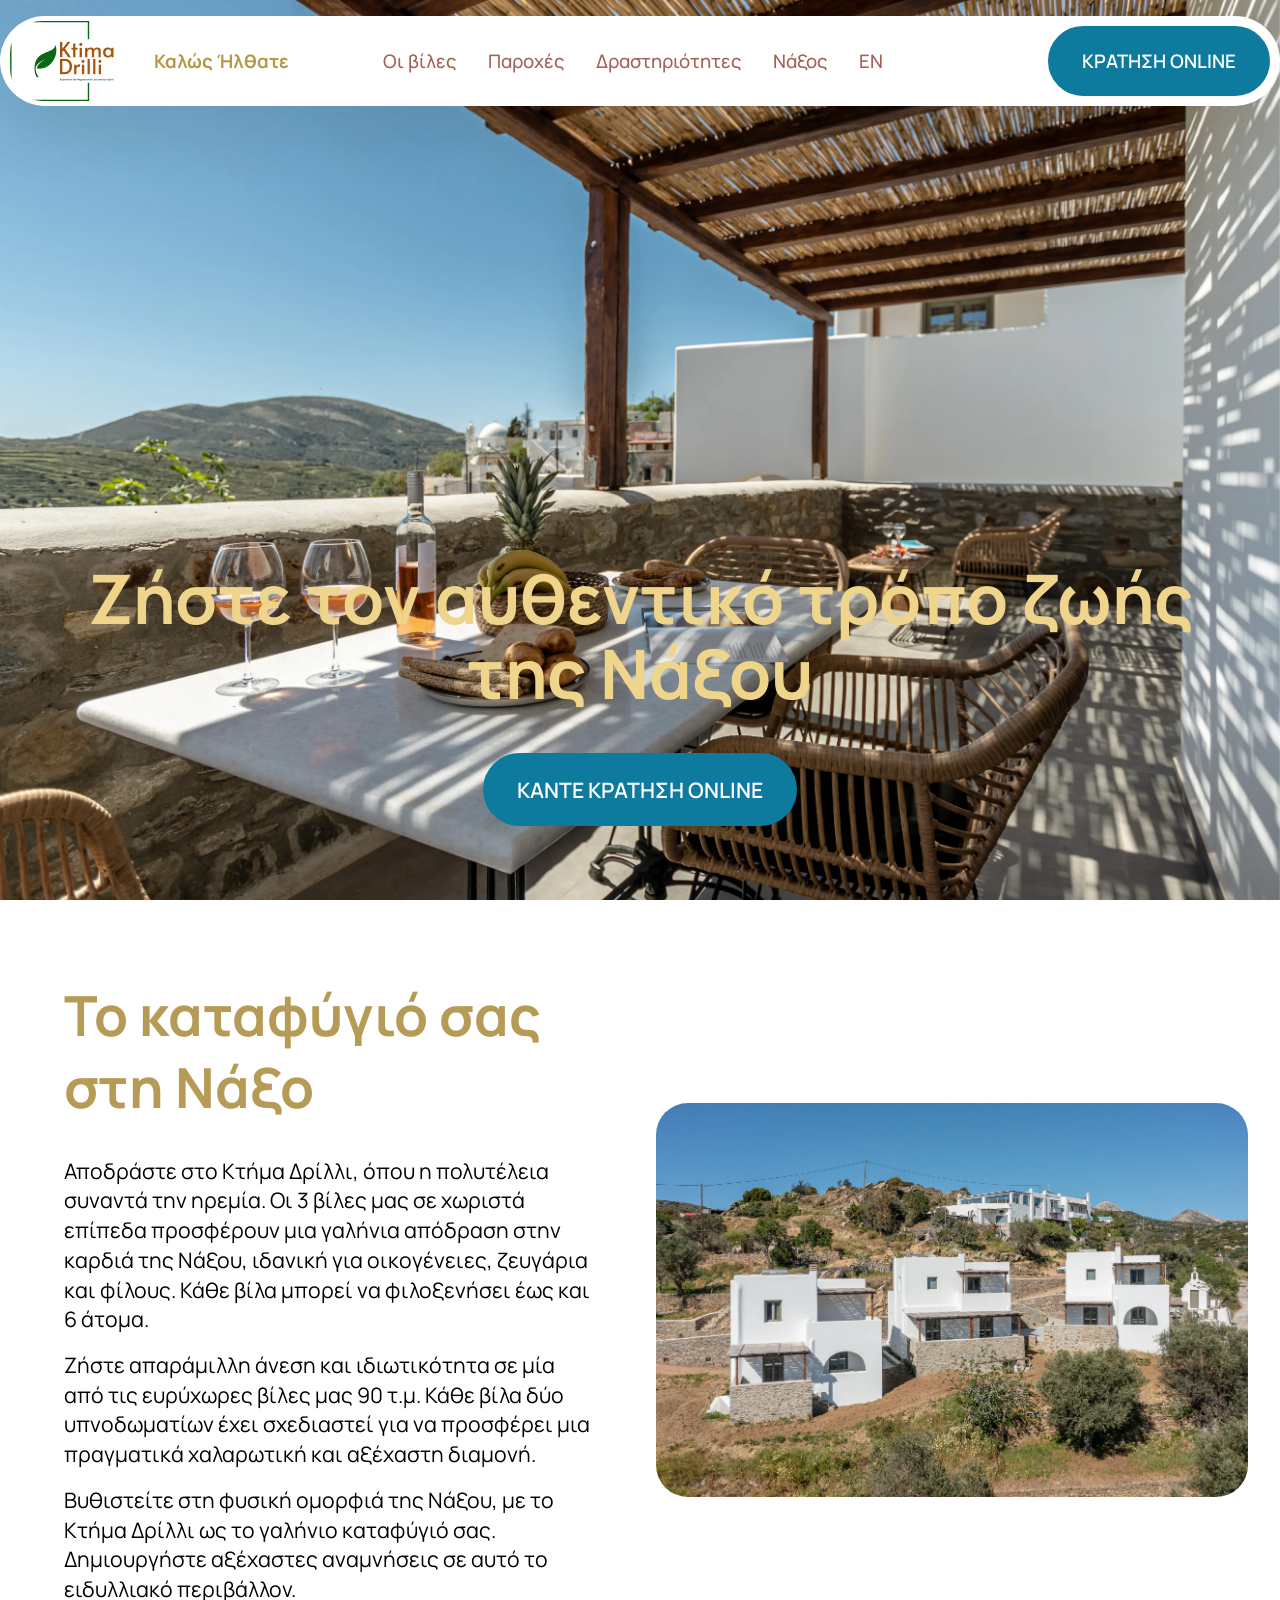
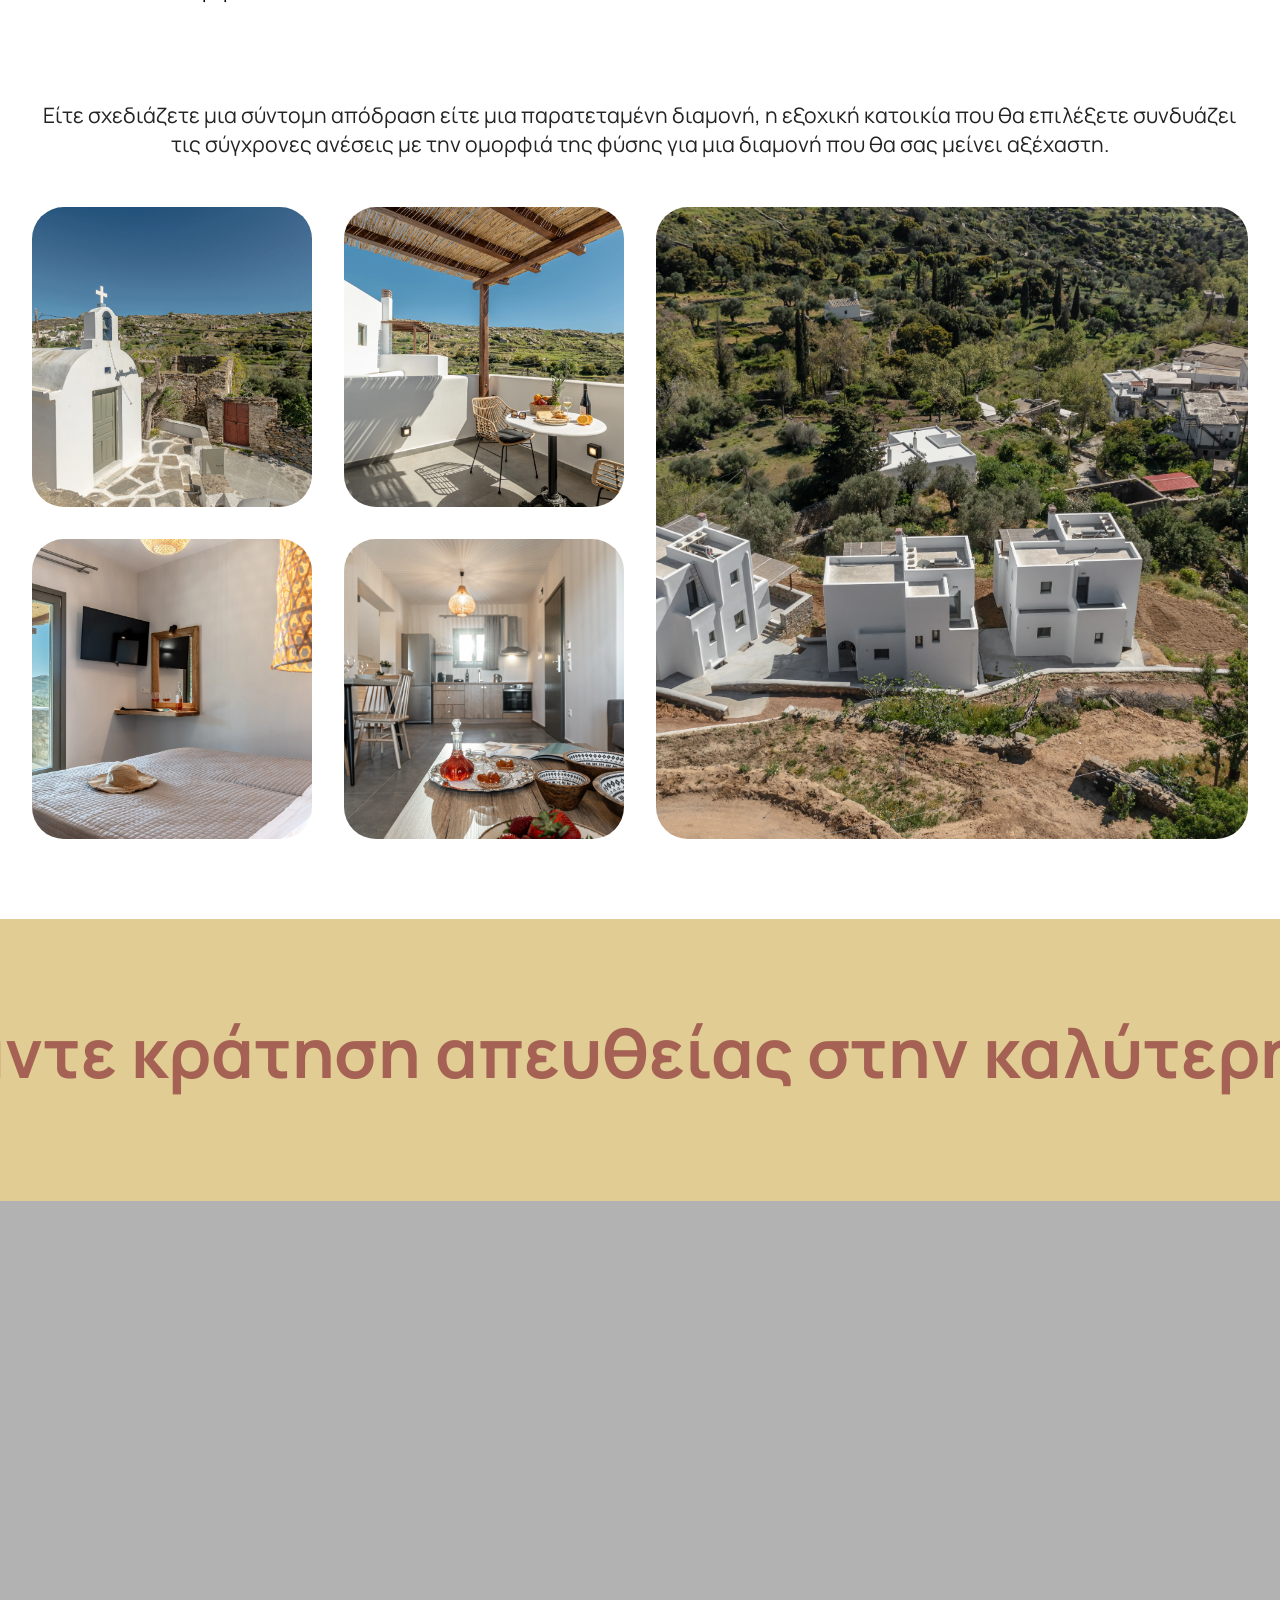
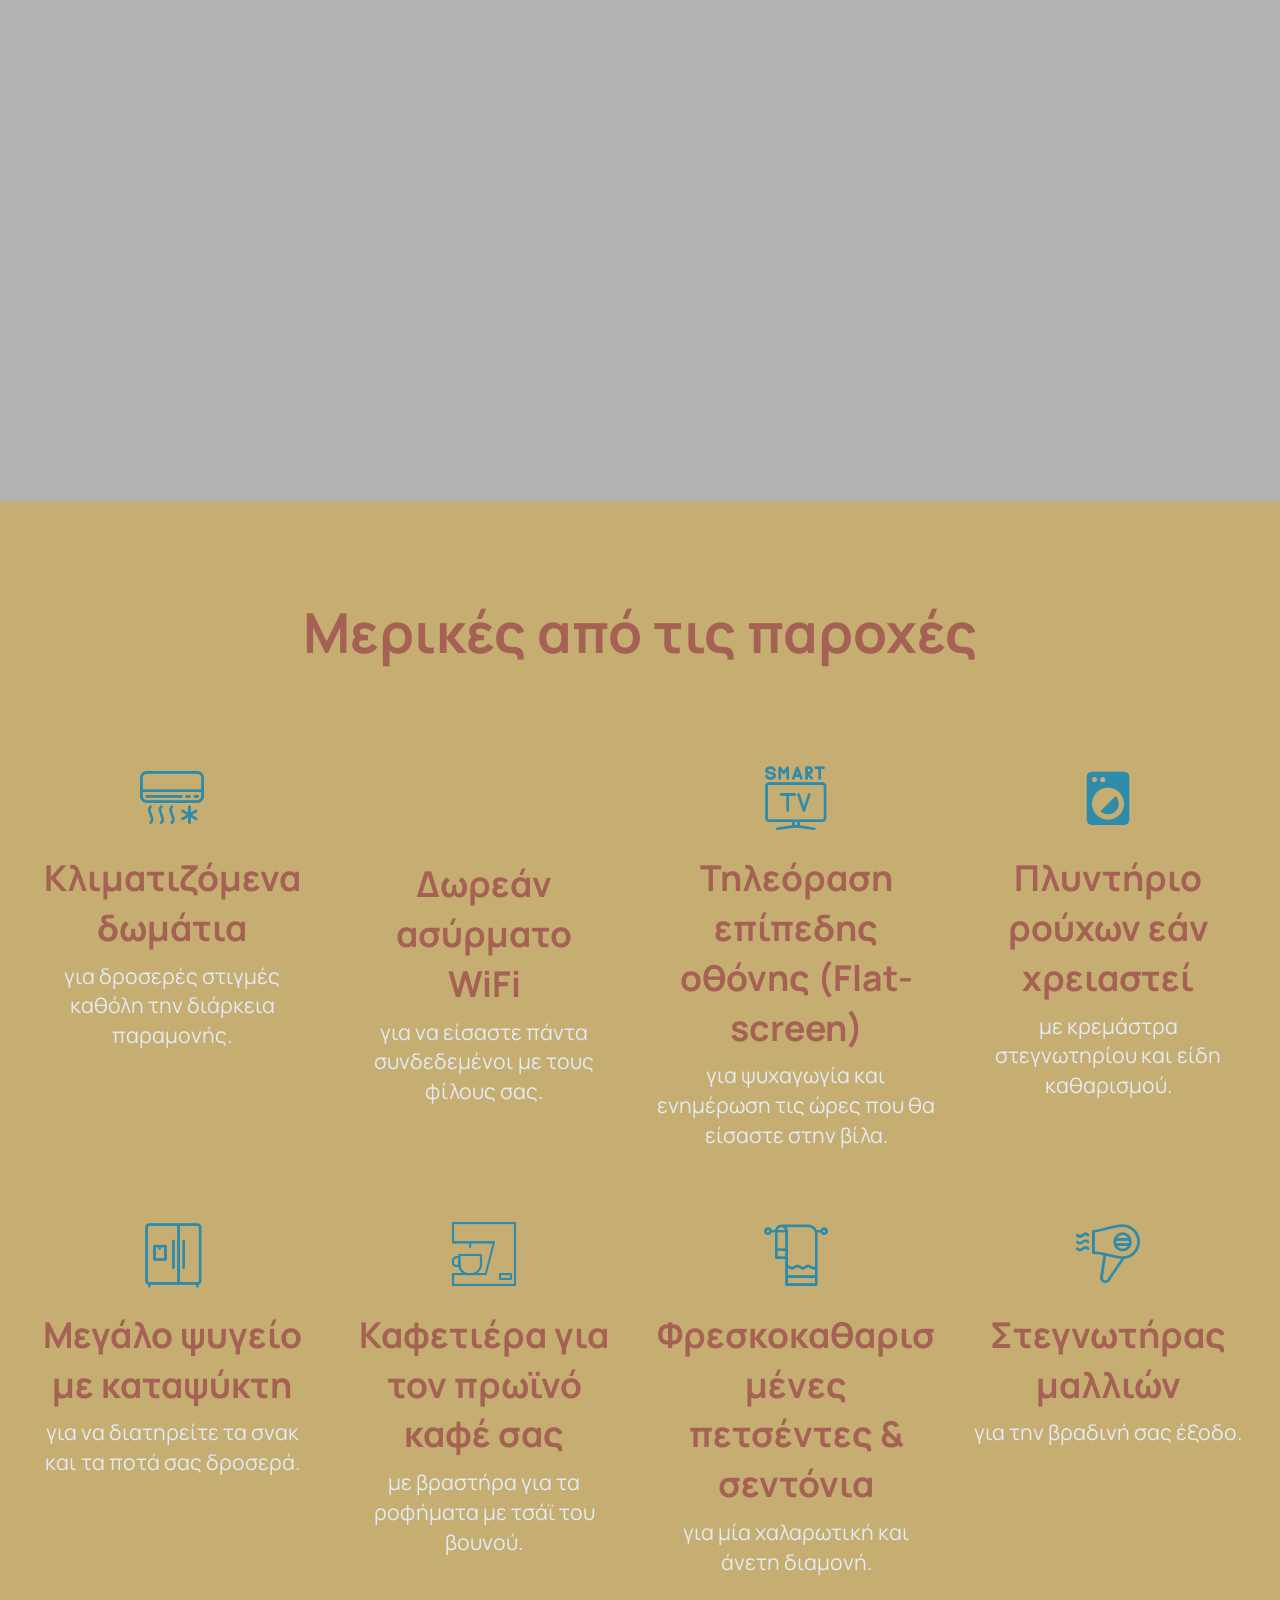
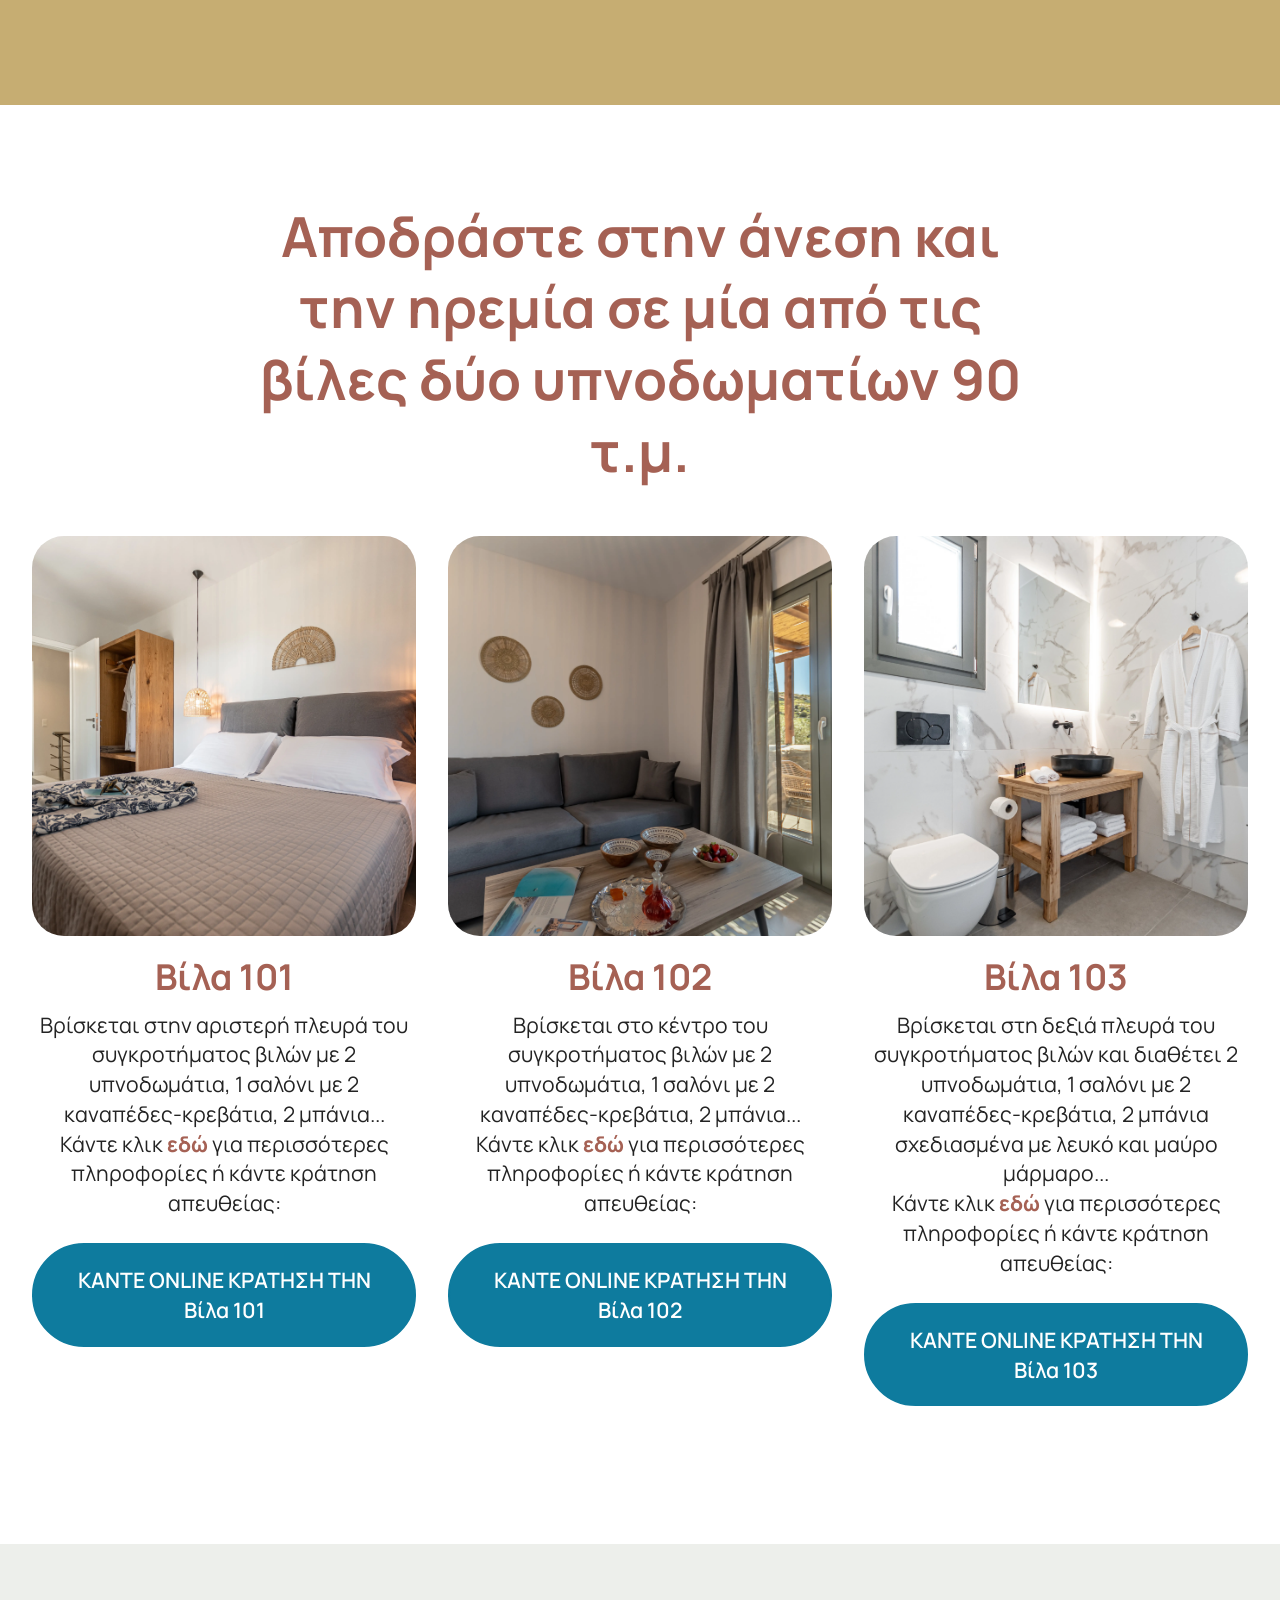
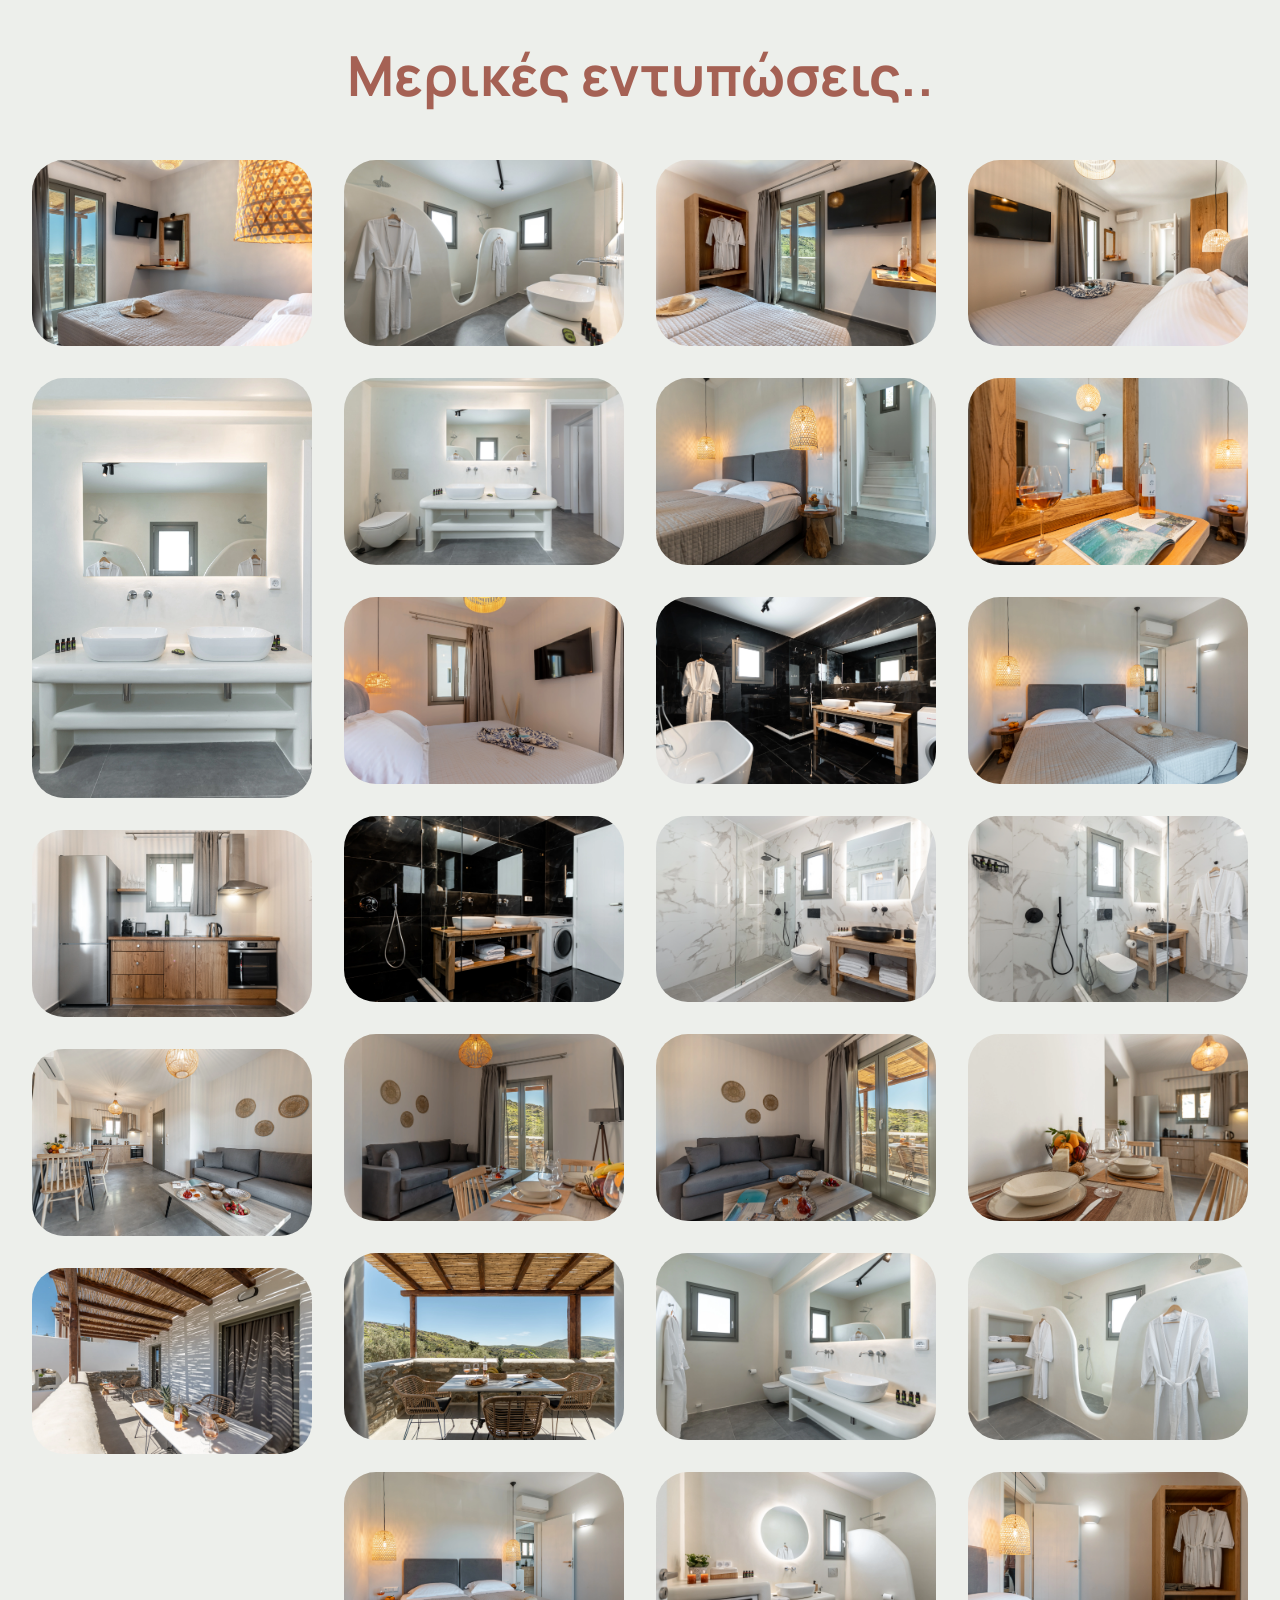
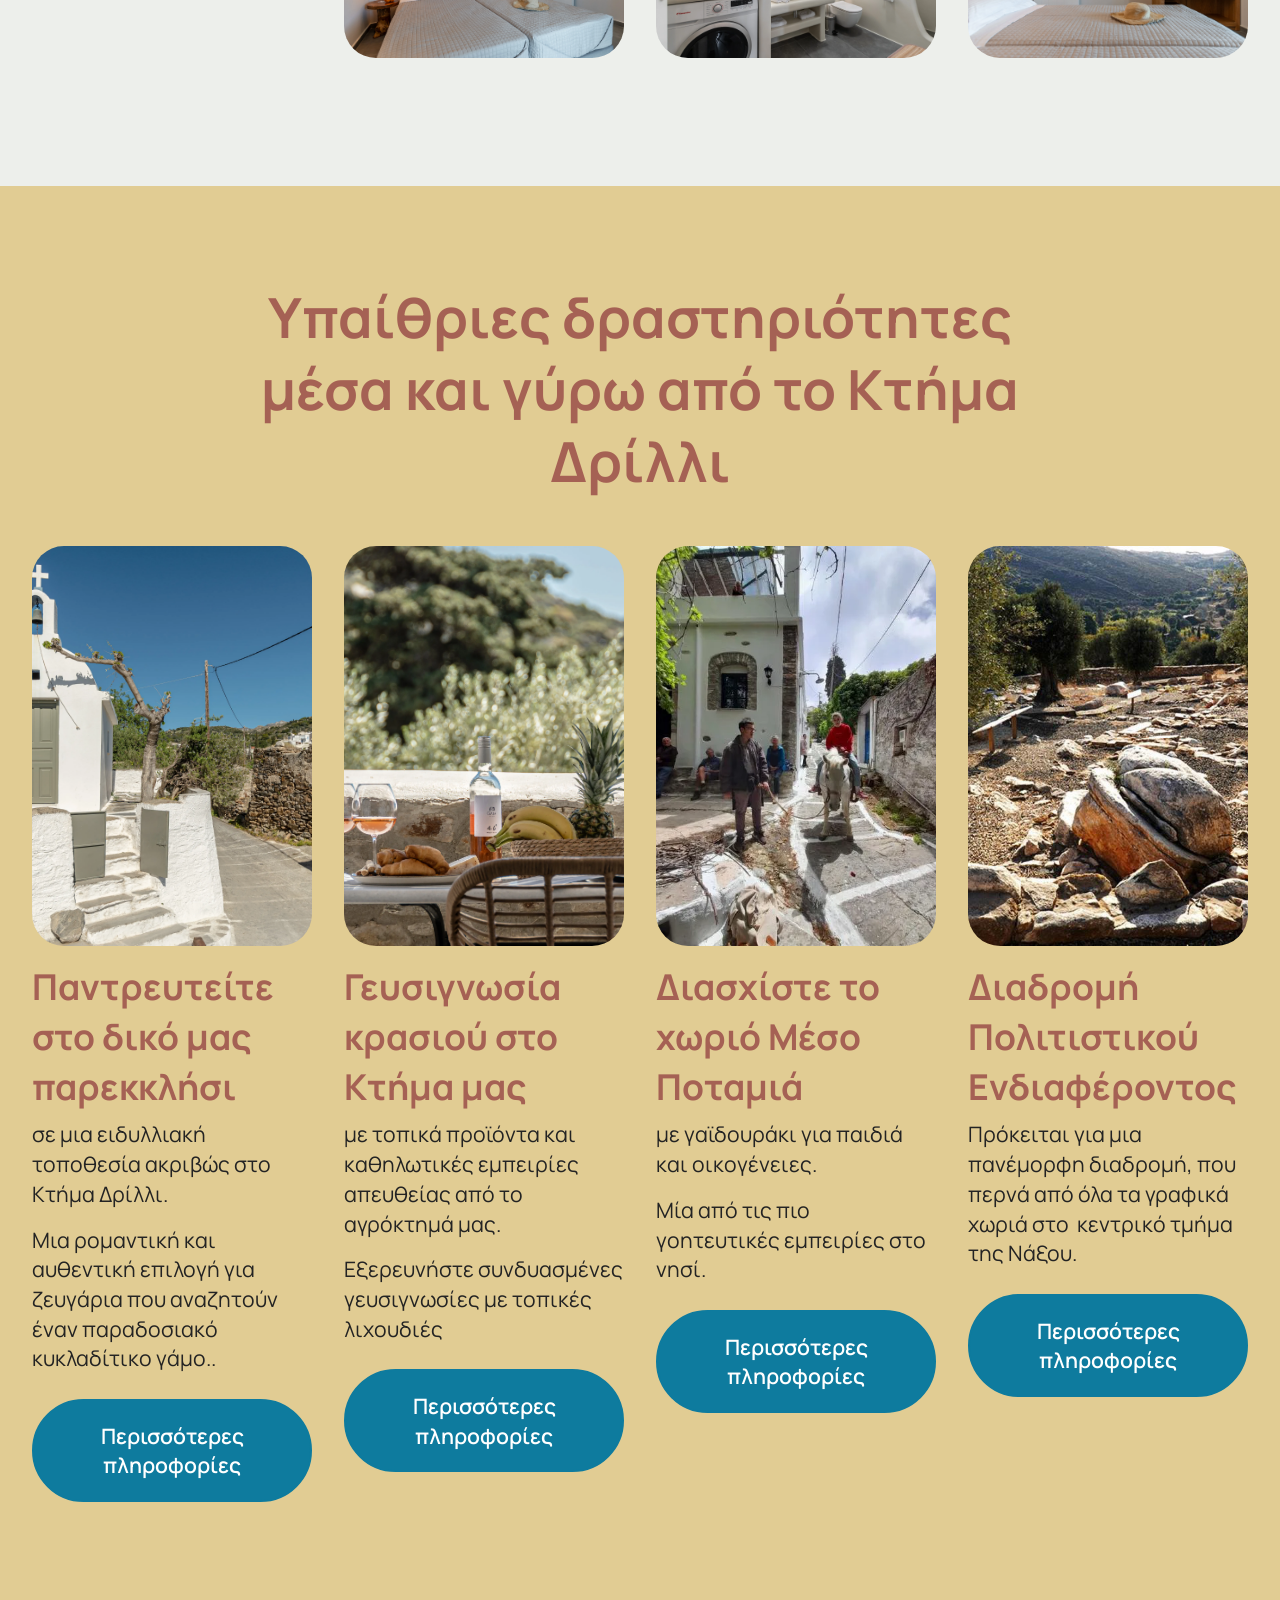
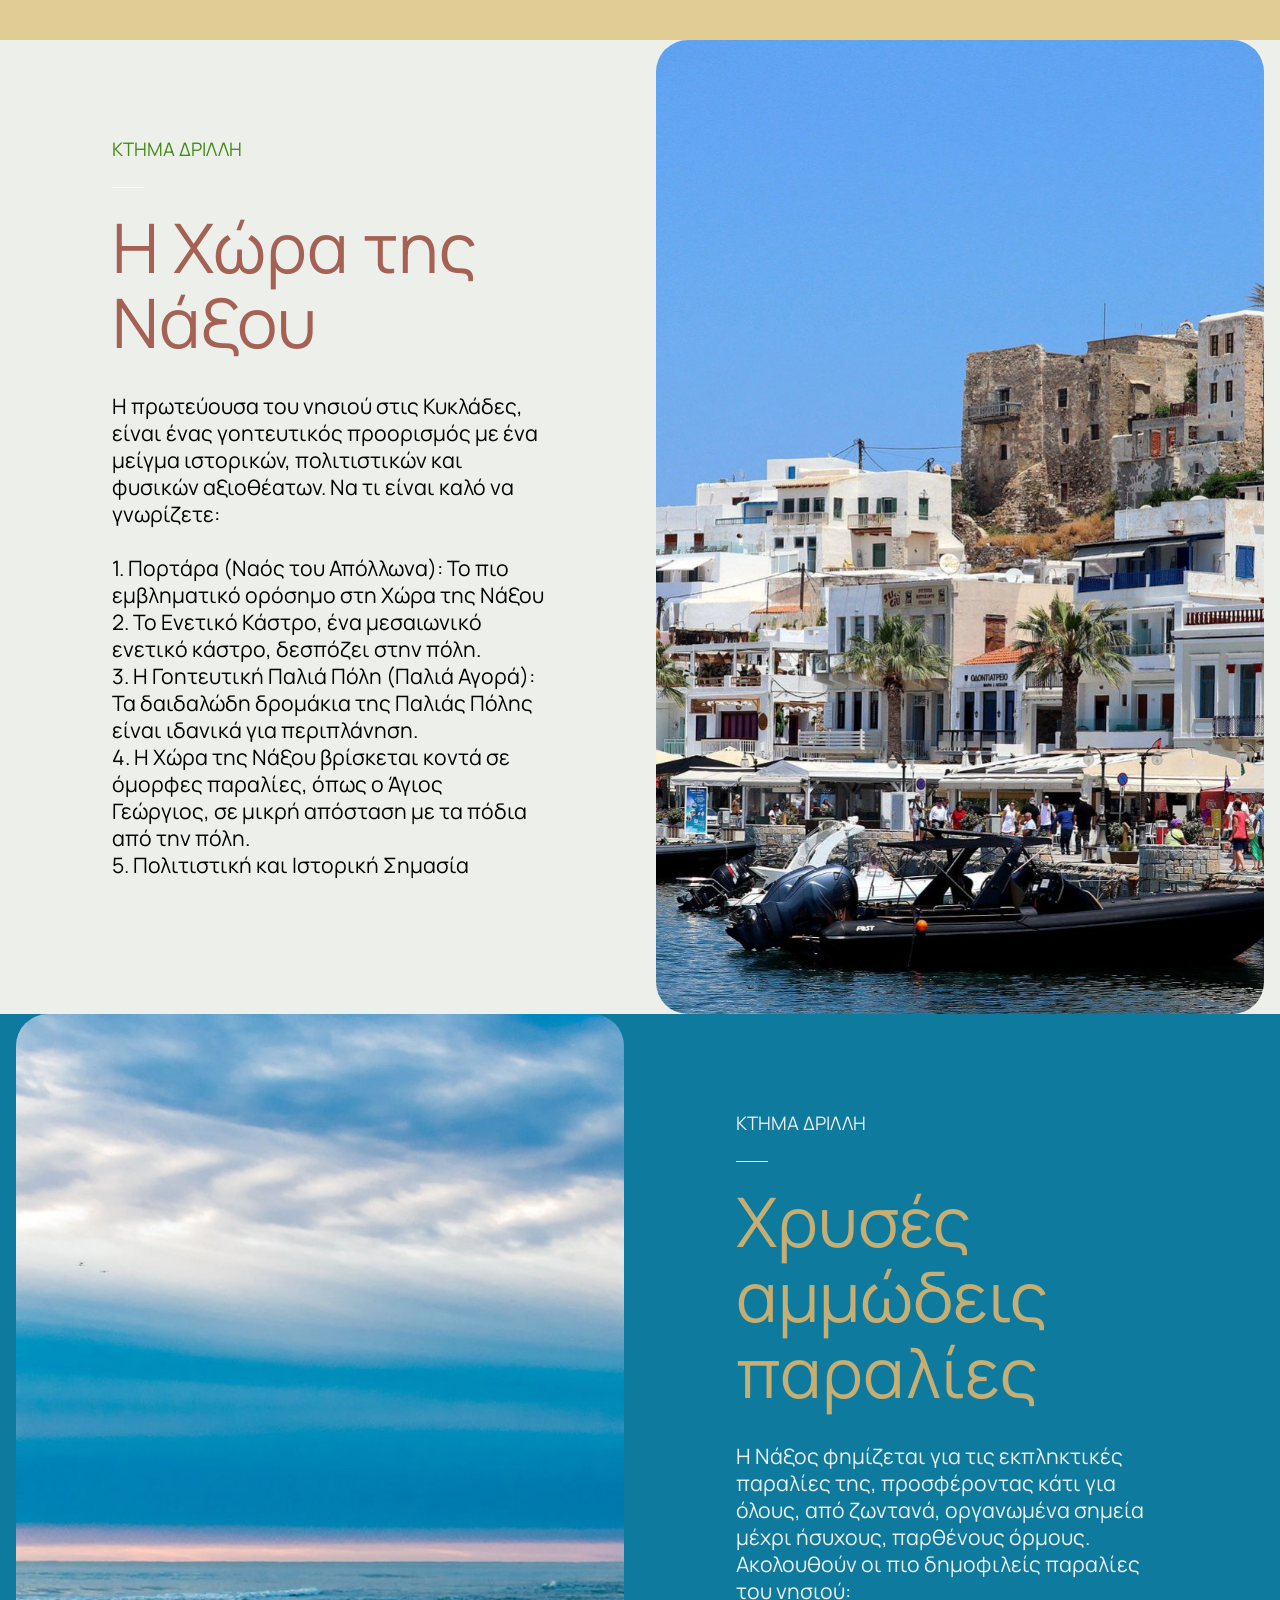
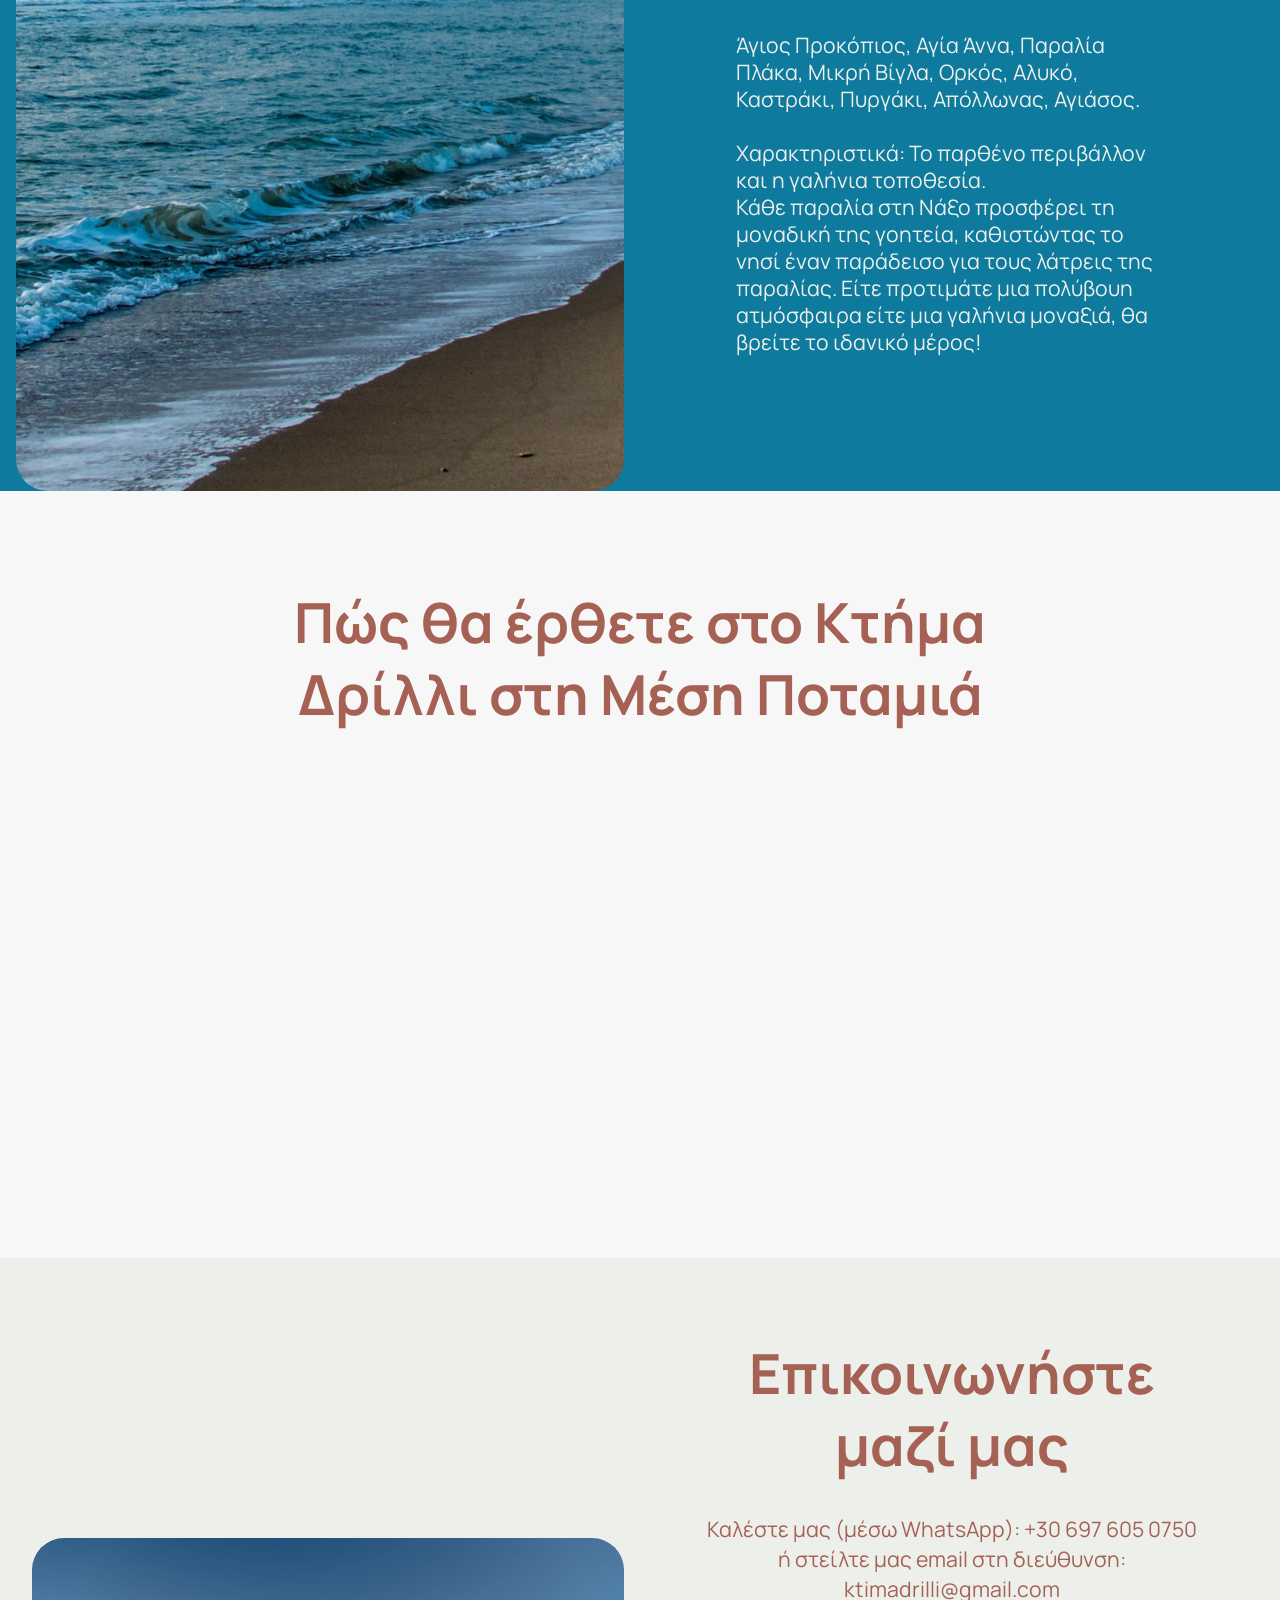
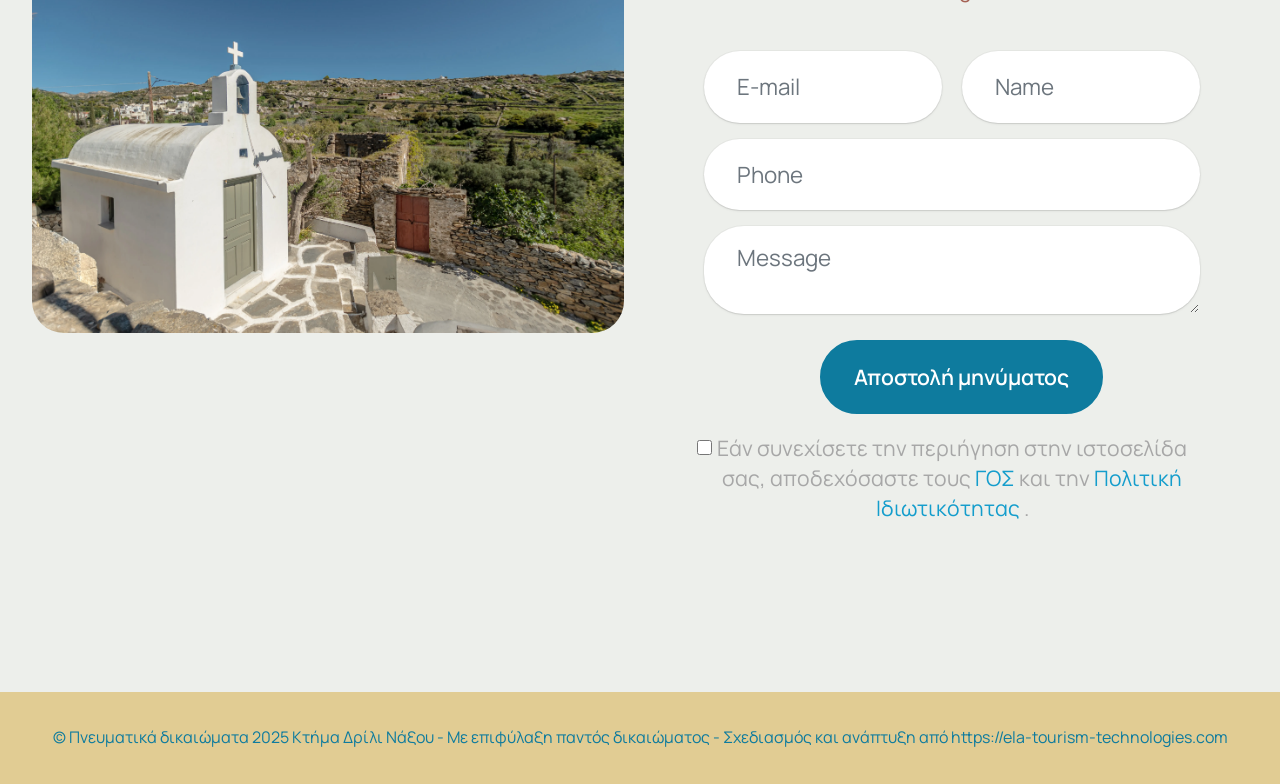
==== commit 38b31d3c: "create github pages" ====
--- a/index.html
+++ b/index.html
@@ -21,13 +21,14 @@
   <link rel="stylesheet" href="assets/bootstrap/css/bootstrap-grid.min.css">
   <link rel="stylesheet" href="assets/bootstrap/css/bootstrap-reboot.min.css">
   <link rel="stylesheet" href="assets/parallax/jarallax.css">
+  <link rel="stylesheet" href="assets/web/assets/gdpr-plugin/gdpr-styles.css">
   <link rel="stylesheet" href="assets/smart-cart/minicart-theme.css">
   <link rel="stylesheet" href="assets/dropdown/css/style.css">
   <link rel="stylesheet" href="assets/theme/css/style.css">
   <link rel="stylesheet" href="assets/gallery/style.css">
   <link rel="preload" href="https://fonts.googleapis.com/css2?family=Manrope:wght@400;700&display=swap&display=swap" as="style" onload="this.onload=null;this.rel='stylesheet'">
   <noscript><link rel="stylesheet" href="https://fonts.googleapis.com/css2?family=Manrope:wght@400;700&display=swap&display=swap"></noscript>
-  <link rel="preload" as="style" href="assets/mobirise/css/mbr-additional.css?v=mbqg9S"><link rel="stylesheet" href="assets/mobirise/css/mbr-additional.css?v=mbqg9S" type="text/css">
+  <link rel="preload" as="style" href="assets/mobirise/css/mbr-additional.css?v=T96DjF"><link rel="stylesheet" href="assets/mobirise/css/mbr-additional.css?v=T96DjF" type="text/css">
 
   
   
@@ -59,13 +60,13 @@
 			</button>
 			<div class="collapse navbar-collapse" id="navbarSupportedContent">
 				<ul class="navbar-nav nav-dropdown" data-app-modern-menu="true"><li class="nav-item">
-						<a class="nav-link link text-secondary display-4" href="index.html#features03-1">Οι βίλες</a>
-					</li><li class="nav-item"><a class="nav-link link text-secondary display-4" href="index.html#features7-5">Παροχές</a></li>
+						<a class="nav-link link text-secondary text-primary display-4" href="index.html#features03-1">Οι βίλες</a>
+					</li><li class="nav-item"><a class="nav-link link text-secondary text-primary display-4" href="index.html#features7-5">Παροχές</a></li>
 					<li class="nav-item">
-						<a class="nav-link link text-secondary display-4" href="index.html#events-1-uKYtBYwsa6">Δραστηριότητες</a>
+						<a class="nav-link link text-secondary text-primary display-4" href="index.html#events-1-uKYtBYwsa6">Δραστηριότητες</a>
 					</li><li class="nav-item">
-						<a class="nav-link link text-secondary display-4" href="index.html#features3-b" aria-expanded="false">Νάξος</a>
-					</li></ul>
+						<a class="nav-link link text-secondary text-primary display-4" href="index.html#features3-b" aria-expanded="false">Νάξος</a>
+					</li><li class="nav-item"><a class="nav-link link text-secondary text-primary display-4" href="index.html#features3-b">ΕΝ</a></li></ul>
 				<div class="icons-menu">
 					<a class="iconfont-wrapper" href="https://wa.me/30 697 605 0750">
 						<span class="p-2 mbr-iconfont mobi-mbri-phone mobi-mbri"></span>
@@ -78,7 +79,7 @@
 					</a>
 					
 				</div>
-				<div class="navbar-buttons mbr-section-btn"><a class="btn btn-danger display-4" href="https://ibe.channex.io/online-booking-ktima-drilli?lang=en" target="_blank">ΚΑΝΤΕ ΚΡΑΤΗΣΗ ONLINE</a></div>
+				<div class="navbar-buttons mbr-section-btn"><a class="btn btn-danger display-4" href="https://ibe.channex.io/online-booking-ktima-drilli?lang=en" target="_blank">ΚΡΑΤΗΣΗ ONLINE</a></div>
 			</div>
 		</div>
 	</nav>
@@ -407,8 +408,8 @@
         </div>
         <div class="row mbr-gallery mbr-masonry" data-masonry="{&quot;percentPosition&quot;: true }">
             <div class="col-12 col-md-6 col-lg-3 item gallery-image">
-                <div class="item-wrapper" data-toggle="modal" data-bs-toggle="modal" data-target="#uP9X8y2eby-modal" data-bs-target="#uP9X8y2eby-modal">
-                    <img class="w-100" src="assets/images/ktima-drilli-61.webp" alt="" data-slide-to="0" data-bs-slide-to="0" data-target="#lb-uP9X8y2eby" data-bs-target="#lb-uP9X8y2eby">
+                <div class="item-wrapper" data-toggle="modal" data-bs-toggle="modal" data-target="#uPeLgVBGmh-modal" data-bs-target="#uPeLgVBGmh-modal">
+                    <img class="w-100" src="assets/images/ktima-drilli-61.webp" alt="" data-slide-to="0" data-bs-slide-to="0" data-target="#lb-uPeLgVBGmh" data-bs-target="#lb-uPeLgVBGmh">
                     <div class="icon-wrapper">
                         <span class="mobi-mbri mobi-mbri-search mbr-iconfont mbr-iconfont-btn"></span>
                     </div>
@@ -416,8 +417,8 @@
                 
             </div>
             <div class="col-12 col-md-6 col-lg-3 item gallery-image">
-                <div class="item-wrapper" data-toggle="modal" data-bs-toggle="modal" data-target="#uP9X8y2eby-modal" data-bs-target="#uP9X8y2eby-modal">
-                    <img class="w-100" src="assets/images/ktima-drilli-116.webp" alt="" data-slide-to="1" data-bs-slide-to="1" data-target="#lb-uP9X8y2eby" data-bs-target="#lb-uP9X8y2eby">
+                <div class="item-wrapper" data-toggle="modal" data-bs-toggle="modal" data-target="#uPeLgVBGmh-modal" data-bs-target="#uPeLgVBGmh-modal">
+                    <img class="w-100" src="assets/images/ktima-drilli-116.webp" alt="" data-slide-to="1" data-bs-slide-to="1" data-target="#lb-uPeLgVBGmh" data-bs-target="#lb-uPeLgVBGmh">
                     <div class="icon-wrapper">
                         <span class="mobi-mbri mobi-mbri-search mbr-iconfont mbr-iconfont-btn"></span>
                     </div>
@@ -425,8 +426,8 @@
                 
             </div>
             <div class="col-12 col-md-6 col-lg-3 item gallery-image">
-                <div class="item-wrapper" data-toggle="modal" data-bs-toggle="modal" data-target="#uP9X8y2eby-modal" data-bs-target="#uP9X8y2eby-modal">
-                    <img class="w-100" src="assets/images/ktima-drilli-62.webp" alt="" data-slide-to="2" data-bs-slide-to="2" data-target="#lb-uP9X8y2eby" data-bs-target="#lb-uP9X8y2eby">
+                <div class="item-wrapper" data-toggle="modal" data-bs-toggle="modal" data-target="#uPeLgVBGmh-modal" data-bs-target="#uPeLgVBGmh-modal">
+                    <img class="w-100" src="assets/images/ktima-drilli-62.webp" alt="" data-slide-to="2" data-bs-slide-to="2" data-target="#lb-uPeLgVBGmh" data-bs-target="#lb-uPeLgVBGmh">
                     <div class="icon-wrapper">
                         <span class="mobi-mbri mobi-mbri-search mbr-iconfont mbr-iconfont-btn"></span>
                     </div>
@@ -434,8 +435,8 @@
                 
             </div>
             <div class="col-12 col-md-6 col-lg-3 item gallery-image">
-                <div class="item-wrapper" data-toggle="modal" data-bs-toggle="modal" data-target="#uP9X8y2eby-modal" data-bs-target="#uP9X8y2eby-modal">
-                    <img class="w-100" src="assets/images/ktima-drilli-101.webp" alt="" data-slide-to="3" data-bs-slide-to="3" data-target="#lb-uP9X8y2eby" data-bs-target="#lb-uP9X8y2eby">
+                <div class="item-wrapper" data-toggle="modal" data-bs-toggle="modal" data-target="#uPeLgVBGmh-modal" data-bs-target="#uPeLgVBGmh-modal">
+                    <img class="w-100" src="assets/images/ktima-drilli-101.webp" alt="" data-slide-to="3" data-bs-slide-to="3" data-target="#lb-uPeLgVBGmh" data-bs-target="#lb-uPeLgVBGmh">
                     <div class="icon-wrapper">
                         <span class="mobi-mbri mobi-mbri-search mbr-iconfont mbr-iconfont-btn"></span>
                     </div>
@@ -443,8 +444,8 @@
                 
             </div>
             <div class="col-12 col-md-6 col-lg-3 item gallery-image">
-                <div class="item-wrapper" data-toggle="modal" data-bs-toggle="modal" data-target="#uP9X8y2eby-modal" data-bs-target="#uP9X8y2eby-modal">
-                    <img class="w-100" src="assets/images/ktima-drilli-120.webp" alt="" data-slide-to="4" data-bs-slide-to="4" data-target="#lb-uP9X8y2eby" data-bs-target="#lb-uP9X8y2eby">
+                <div class="item-wrapper" data-toggle="modal" data-bs-toggle="modal" data-target="#uPeLgVBGmh-modal" data-bs-target="#uPeLgVBGmh-modal">
+                    <img class="w-100" src="assets/images/ktima-drilli-120.webp" alt="" data-slide-to="4" data-bs-slide-to="4" data-target="#lb-uPeLgVBGmh" data-bs-target="#lb-uPeLgVBGmh">
                     <div class="icon-wrapper">
                         <span class="mobi-mbri mobi-mbri-search mbr-iconfont mbr-iconfont-btn"></span>
                     </div>
@@ -452,8 +453,8 @@
                 
             </div>
             <div class="col-12 col-md-6 col-lg-3 item gallery-image">
-                <div class="item-wrapper" data-toggle="modal" data-bs-toggle="modal" data-target="#uP9X8y2eby-modal" data-bs-target="#uP9X8y2eby-modal">
-                    <img class="w-100" src="assets/images/ktima-drilli-119.webp" alt="" data-slide-to="5" data-bs-slide-to="5" data-target="#lb-uP9X8y2eby" data-bs-target="#lb-uP9X8y2eby">
+                <div class="item-wrapper" data-toggle="modal" data-bs-toggle="modal" data-target="#uPeLgVBGmh-modal" data-bs-target="#uPeLgVBGmh-modal">
+                    <img class="w-100" src="assets/images/ktima-drilli-119.webp" alt="" data-slide-to="5" data-bs-slide-to="5" data-target="#lb-uPeLgVBGmh" data-bs-target="#lb-uPeLgVBGmh">
                     <div class="icon-wrapper">
                         <span class="mobi-mbri mobi-mbri-search mbr-iconfont mbr-iconfont-btn"></span>
                     </div>
@@ -461,173 +462,173 @@
                 
             </div>
             <div class="col-12 col-md-6 col-lg-3 item gallery-image">
-                <div class="item-wrapper" data-toggle="modal" data-bs-toggle="modal" data-target="#uP9X8y2eby-modal" data-bs-target="#uP9X8y2eby-modal">
-                    <img class="w-100" src="assets/images/ktima-drilli-66.webp" alt="" data-slide-to="6" data-bs-slide-to="6" data-target="#lb-uP9X8y2eby" data-bs-target="#lb-uP9X8y2eby">
-                    <div class="icon-wrapper">
-                        <span class="mobi-mbri mobi-mbri-search mbr-iconfont mbr-iconfont-btn"></span>
-                    </div>
-                </div>
-                
-            </div><div class="col-12 col-md-6 col-lg-3 item gallery-image">
-                <div class="item-wrapper" data-toggle="modal" data-bs-toggle="modal" data-target="#uP9X8y2eby-modal" data-bs-target="#uP9X8y2eby-modal">
-                    <img class="w-100" src="assets/images/ktima-drilli-69.webp" alt="" data-slide-to="7" data-bs-slide-to="7" data-target="#lb-uP9X8y2eby" data-bs-target="#lb-uP9X8y2eby">
-                    <div class="icon-wrapper">
-                        <span class="mobi-mbri mobi-mbri-search mbr-iconfont mbr-iconfont-btn"></span>
-                    </div>
-                </div>
-                
-            </div><div class="col-12 col-md-6 col-lg-3 item gallery-image">
-                <div class="item-wrapper" data-toggle="modal" data-bs-toggle="modal" data-target="#uP9X8y2eby-modal" data-bs-target="#uP9X8y2eby-modal">
-                    <img class="w-100" src="assets/images/ktima-drilli-68.webp" alt="" data-slide-to="8" data-bs-slide-to="8" data-target="#lb-uP9X8y2eby" data-bs-target="#lb-uP9X8y2eby">
-                    <div class="icon-wrapper">
-                        <span class="mobi-mbri mobi-mbri-search mbr-iconfont mbr-iconfont-btn"></span>
-                    </div>
-                </div>
-                
-            </div><div class="col-12 col-md-6 col-lg-3 item gallery-image">
-                <div class="item-wrapper" data-toggle="modal" data-bs-toggle="modal" data-target="#uP9X8y2eby-modal" data-bs-target="#uP9X8y2eby-modal">
-                    <img class="w-100" src="assets/images/ktima-drilli-85.webp" alt="" data-slide-to="9" data-bs-slide-to="9" data-target="#lb-uP9X8y2eby" data-bs-target="#lb-uP9X8y2eby">
-                    <div class="icon-wrapper">
-                        <span class="mobi-mbri mobi-mbri-search mbr-iconfont mbr-iconfont-btn"></span>
-                    </div>
-                </div>
-                
-            </div><div class="col-12 col-md-6 col-lg-3 item gallery-image">
-                <div class="item-wrapper" data-toggle="modal" data-bs-toggle="modal" data-target="#uP9X8y2eby-modal" data-bs-target="#uP9X8y2eby-modal">
-                    <img class="w-100" src="assets/images/ktima-drilli-136.webp" alt="" data-slide-to="10" data-bs-slide-to="10" data-target="#lb-uP9X8y2eby" data-bs-target="#lb-uP9X8y2eby">
-                    <div class="icon-wrapper">
-                        <span class="mobi-mbri mobi-mbri-search mbr-iconfont mbr-iconfont-btn"></span>
-                    </div>
-                </div>
-                
-            </div><div class="col-12 col-md-6 col-lg-3 item gallery-image">
-                <div class="item-wrapper" data-toggle="modal" data-bs-toggle="modal" data-target="#uP9X8y2eby-modal" data-bs-target="#uP9X8y2eby-modal">
-                    <img class="w-100" src="assets/images/ktima-drilli-141.webp" alt="" data-slide-to="11" data-bs-slide-to="11" data-target="#lb-uP9X8y2eby" data-bs-target="#lb-uP9X8y2eby">
-                    <div class="icon-wrapper">
-                        <span class="mobi-mbri mobi-mbri-search mbr-iconfont mbr-iconfont-btn"></span>
-                    </div>
-                </div>
-                
-            </div><div class="col-12 col-md-6 col-lg-3 item gallery-image">
-                <div class="item-wrapper" data-toggle="modal" data-bs-toggle="modal" data-target="#uP9X8y2eby-modal" data-bs-target="#uP9X8y2eby-modal">
-                    <img class="w-100" src="assets/images/ktima-drilli-131.webp" alt="" data-slide-to="12" data-bs-slide-to="12" data-target="#lb-uP9X8y2eby" data-bs-target="#lb-uP9X8y2eby">
-                    <div class="icon-wrapper">
-                        <span class="mobi-mbri mobi-mbri-search mbr-iconfont mbr-iconfont-btn"></span>
-                    </div>
-                </div>
-                
-            </div><div class="col-12 col-md-6 col-lg-3 item gallery-image">
-                <div class="item-wrapper" data-toggle="modal" data-bs-toggle="modal" data-target="#uP9X8y2eby-modal" data-bs-target="#uP9X8y2eby-modal">
-                    <img class="w-100" src="assets/images/ktima-drilli-128.webp" alt="" data-slide-to="13" data-bs-slide-to="13" data-target="#lb-uP9X8y2eby" data-bs-target="#lb-uP9X8y2eby">
-                    <div class="icon-wrapper">
-                        <span class="mobi-mbri mobi-mbri-search mbr-iconfont mbr-iconfont-btn"></span>
-                    </div>
-                </div>
-                
-            </div><div class="col-12 col-md-6 col-lg-3 item gallery-image">
-                <div class="item-wrapper" data-toggle="modal" data-bs-toggle="modal" data-target="#uP9X8y2eby-modal" data-bs-target="#uP9X8y2eby-modal">
-                    <img class="w-100" src="assets/images/ktima-drilli-22.webp" alt="" data-slide-to="14" data-bs-slide-to="14" data-target="#lb-uP9X8y2eby" data-bs-target="#lb-uP9X8y2eby">
-                    <div class="icon-wrapper">
-                        <span class="mobi-mbri mobi-mbri-search mbr-iconfont mbr-iconfont-btn"></span>
-                    </div>
-                </div>
-                
-            </div><div class="col-12 col-md-6 col-lg-3 item gallery-image">
-                <div class="item-wrapper" data-toggle="modal" data-bs-toggle="modal" data-target="#uP9X8y2eby-modal" data-bs-target="#uP9X8y2eby-modal">
-                    <img class="w-100" src="assets/images/ktima-drilli-17.webp" alt="" data-slide-to="15" data-bs-slide-to="15" data-target="#lb-uP9X8y2eby" data-bs-target="#lb-uP9X8y2eby">
-                    <div class="icon-wrapper">
-                        <span class="mobi-mbri mobi-mbri-search mbr-iconfont mbr-iconfont-btn"></span>
-                    </div>
-                </div>
-                
-            </div><div class="col-12 col-md-6 col-lg-3 item gallery-image">
-                <div class="item-wrapper" data-toggle="modal" data-bs-toggle="modal" data-target="#uP9X8y2eby-modal" data-bs-target="#uP9X8y2eby-modal">
-                    <img class="w-100" src="assets/images/ktima-drilli-20.webp" alt="" data-slide-to="16" data-bs-slide-to="16" data-target="#lb-uP9X8y2eby" data-bs-target="#lb-uP9X8y2eby">
-                    <div class="icon-wrapper">
-                        <span class="mobi-mbri mobi-mbri-search mbr-iconfont mbr-iconfont-btn"></span>
-                    </div>
-                </div>
-                
-            </div><div class="col-12 col-md-6 col-lg-3 item gallery-image">
-                <div class="item-wrapper" data-toggle="modal" data-bs-toggle="modal" data-target="#uP9X8y2eby-modal" data-bs-target="#uP9X8y2eby-modal">
-                    <img class="w-100" src="assets/images/ktima-drilli-16.webp" alt="" data-slide-to="17" data-bs-slide-to="17" data-target="#lb-uP9X8y2eby" data-bs-target="#lb-uP9X8y2eby">
-                    <div class="icon-wrapper">
-                        <span class="mobi-mbri mobi-mbri-search mbr-iconfont mbr-iconfont-btn"></span>
-                    </div>
-                </div>
-                
-            </div><div class="col-12 col-md-6 col-lg-3 item gallery-image">
-                <div class="item-wrapper" data-toggle="modal" data-bs-toggle="modal" data-target="#uP9X8y2eby-modal" data-bs-target="#uP9X8y2eby-modal">
-                    <img class="w-100" src="assets/images/ktima-drilli-31.webp" alt="" data-slide-to="18" data-bs-slide-to="18" data-target="#lb-uP9X8y2eby" data-bs-target="#lb-uP9X8y2eby">
-                    <div class="icon-wrapper">
-                        <span class="mobi-mbri mobi-mbri-search mbr-iconfont mbr-iconfont-btn"></span>
-                    </div>
-                </div>
-                
-            </div><div class="col-12 col-md-6 col-lg-3 item gallery-image">
-                <div class="item-wrapper" data-toggle="modal" data-bs-toggle="modal" data-target="#uP9X8y2eby-modal" data-bs-target="#uP9X8y2eby-modal">
-                    <img class="w-100" src="assets/images/ktima-drilli-36.webp" alt="" data-slide-to="19" data-bs-slide-to="19" data-target="#lb-uP9X8y2eby" data-bs-target="#lb-uP9X8y2eby">
-                    <div class="icon-wrapper">
-                        <span class="mobi-mbri mobi-mbri-search mbr-iconfont mbr-iconfont-btn"></span>
-                    </div>
-                </div>
-                
-            </div><div class="col-12 col-md-6 col-lg-3 item gallery-image">
-                <div class="item-wrapper" data-toggle="modal" data-bs-toggle="modal" data-target="#uP9X8y2eby-modal" data-bs-target="#uP9X8y2eby-modal">
-                    <img class="w-100" src="assets/images/ktima-drilli-125.webp" alt="" data-slide-to="20" data-bs-slide-to="20" data-target="#lb-uP9X8y2eby" data-bs-target="#lb-uP9X8y2eby">
-                    <div class="icon-wrapper">
-                        <span class="mobi-mbri mobi-mbri-search mbr-iconfont mbr-iconfont-btn"></span>
-                    </div>
-                </div>
-                
-            </div><div class="col-12 col-md-6 col-lg-3 item gallery-image">
-                <div class="item-wrapper" data-toggle="modal" data-bs-toggle="modal" data-target="#uP9X8y2eby-modal" data-bs-target="#uP9X8y2eby-modal">
-                    <img class="w-100" src="assets/images/ktima-drilli-118.webp" alt="" data-slide-to="21" data-bs-slide-to="21" data-target="#lb-uP9X8y2eby" data-bs-target="#lb-uP9X8y2eby">
-                    <div class="icon-wrapper">
-                        <span class="mobi-mbri mobi-mbri-search mbr-iconfont mbr-iconfont-btn"></span>
-                    </div>
-                </div>
-                
-            </div><div class="col-12 col-md-6 col-lg-3 item gallery-image">
-                <div class="item-wrapper" data-toggle="modal" data-bs-toggle="modal" data-target="#uP9X8y2eby-modal" data-bs-target="#uP9X8y2eby-modal">
-                    <img class="w-100" src="assets/images/ktima-drilli-42.webp" alt="" data-slide-to="22" data-bs-slide-to="22" data-target="#lb-uP9X8y2eby" data-bs-target="#lb-uP9X8y2eby">
-                    <div class="icon-wrapper">
-                        <span class="mobi-mbri mobi-mbri-search mbr-iconfont mbr-iconfont-btn"></span>
-                    </div>
-                </div>
-                
-            </div><div class="col-12 col-md-6 col-lg-3 item gallery-image">
-                <div class="item-wrapper" data-toggle="modal" data-bs-toggle="modal" data-target="#uP9X8y2eby-modal" data-bs-target="#uP9X8y2eby-modal">
-                    <img class="w-100" src="assets/images/ktima-drilli-68.webp" alt="" data-slide-to="23" data-bs-slide-to="23" data-target="#lb-uP9X8y2eby" data-bs-target="#lb-uP9X8y2eby">
-                    <div class="icon-wrapper">
-                        <span class="mobi-mbri mobi-mbri-search mbr-iconfont mbr-iconfont-btn"></span>
-                    </div>
-                </div>
-                
-            </div><div class="col-12 col-md-6 col-lg-3 item gallery-image">
-                <div class="item-wrapper" data-toggle="modal" data-bs-toggle="modal" data-target="#uP9X8y2eby-modal" data-bs-target="#uP9X8y2eby-modal">
-                    <img class="w-100" src="assets/images/ktima-drilli-72.webp" alt="" data-slide-to="24" data-bs-slide-to="24" data-target="#lb-uP9X8y2eby" data-bs-target="#lb-uP9X8y2eby">
-                    <div class="icon-wrapper">
-                        <span class="mobi-mbri mobi-mbri-search mbr-iconfont mbr-iconfont-btn"></span>
-                    </div>
-                </div>
-                
-            </div><div class="col-12 col-md-6 col-lg-3 item gallery-image">
-                <div class="item-wrapper" data-toggle="modal" data-bs-toggle="modal" data-target="#uP9X8y2eby-modal" data-bs-target="#uP9X8y2eby-modal">
-                    <img class="w-100" src="assets/images/ktima-drilli-76.webp" alt="" data-slide-to="25" data-bs-slide-to="25" data-target="#lb-uP9X8y2eby" data-bs-target="#lb-uP9X8y2eby">
-                    <div class="icon-wrapper">
-                        <span class="mobi-mbri mobi-mbri-search mbr-iconfont mbr-iconfont-btn"></span>
-                    </div>
-                </div>
-                
-            </div>
-        </div>
-
-        <div class="modal mbr-slider" tabindex="-1" role="dialog" aria-hidden="true" id="uP9X8y2eby-modal">
+                <div class="item-wrapper" data-toggle="modal" data-bs-toggle="modal" data-target="#uPeLgVBGmh-modal" data-bs-target="#uPeLgVBGmh-modal">
+                    <img class="w-100" src="assets/images/ktima-drilli-66.webp" alt="" data-slide-to="6" data-bs-slide-to="6" data-target="#lb-uPeLgVBGmh" data-bs-target="#lb-uPeLgVBGmh">
+                    <div class="icon-wrapper">
+                        <span class="mobi-mbri mobi-mbri-search mbr-iconfont mbr-iconfont-btn"></span>
+                    </div>
+                </div>
+                
+            </div><div class="col-12 col-md-6 col-lg-3 item gallery-image">
+                <div class="item-wrapper" data-toggle="modal" data-bs-toggle="modal" data-target="#uPeLgVBGmh-modal" data-bs-target="#uPeLgVBGmh-modal">
+                    <img class="w-100" src="assets/images/ktima-drilli-69.webp" alt="" data-slide-to="7" data-bs-slide-to="7" data-target="#lb-uPeLgVBGmh" data-bs-target="#lb-uPeLgVBGmh">
+                    <div class="icon-wrapper">
+                        <span class="mobi-mbri mobi-mbri-search mbr-iconfont mbr-iconfont-btn"></span>
+                    </div>
+                </div>
+                
+            </div><div class="col-12 col-md-6 col-lg-3 item gallery-image">
+                <div class="item-wrapper" data-toggle="modal" data-bs-toggle="modal" data-target="#uPeLgVBGmh-modal" data-bs-target="#uPeLgVBGmh-modal">
+                    <img class="w-100" src="assets/images/ktima-drilli-68.webp" alt="" data-slide-to="8" data-bs-slide-to="8" data-target="#lb-uPeLgVBGmh" data-bs-target="#lb-uPeLgVBGmh">
+                    <div class="icon-wrapper">
+                        <span class="mobi-mbri mobi-mbri-search mbr-iconfont mbr-iconfont-btn"></span>
+                    </div>
+                </div>
+                
+            </div><div class="col-12 col-md-6 col-lg-3 item gallery-image">
+                <div class="item-wrapper" data-toggle="modal" data-bs-toggle="modal" data-target="#uPeLgVBGmh-modal" data-bs-target="#uPeLgVBGmh-modal">
+                    <img class="w-100" src="assets/images/ktima-drilli-85.webp" alt="" data-slide-to="9" data-bs-slide-to="9" data-target="#lb-uPeLgVBGmh" data-bs-target="#lb-uPeLgVBGmh">
+                    <div class="icon-wrapper">
+                        <span class="mobi-mbri mobi-mbri-search mbr-iconfont mbr-iconfont-btn"></span>
+                    </div>
+                </div>
+                
+            </div><div class="col-12 col-md-6 col-lg-3 item gallery-image">
+                <div class="item-wrapper" data-toggle="modal" data-bs-toggle="modal" data-target="#uPeLgVBGmh-modal" data-bs-target="#uPeLgVBGmh-modal">
+                    <img class="w-100" src="assets/images/ktima-drilli-136.webp" alt="" data-slide-to="10" data-bs-slide-to="10" data-target="#lb-uPeLgVBGmh" data-bs-target="#lb-uPeLgVBGmh">
+                    <div class="icon-wrapper">
+                        <span class="mobi-mbri mobi-mbri-search mbr-iconfont mbr-iconfont-btn"></span>
+                    </div>
+                </div>
+                
+            </div><div class="col-12 col-md-6 col-lg-3 item gallery-image">
+                <div class="item-wrapper" data-toggle="modal" data-bs-toggle="modal" data-target="#uPeLgVBGmh-modal" data-bs-target="#uPeLgVBGmh-modal">
+                    <img class="w-100" src="assets/images/ktima-drilli-141.webp" alt="" data-slide-to="11" data-bs-slide-to="11" data-target="#lb-uPeLgVBGmh" data-bs-target="#lb-uPeLgVBGmh">
+                    <div class="icon-wrapper">
+                        <span class="mobi-mbri mobi-mbri-search mbr-iconfont mbr-iconfont-btn"></span>
+                    </div>
+                </div>
+                
+            </div><div class="col-12 col-md-6 col-lg-3 item gallery-image">
+                <div class="item-wrapper" data-toggle="modal" data-bs-toggle="modal" data-target="#uPeLgVBGmh-modal" data-bs-target="#uPeLgVBGmh-modal">
+                    <img class="w-100" src="assets/images/ktima-drilli-131.webp" alt="" data-slide-to="12" data-bs-slide-to="12" data-target="#lb-uPeLgVBGmh" data-bs-target="#lb-uPeLgVBGmh">
+                    <div class="icon-wrapper">
+                        <span class="mobi-mbri mobi-mbri-search mbr-iconfont mbr-iconfont-btn"></span>
+                    </div>
+                </div>
+                
+            </div><div class="col-12 col-md-6 col-lg-3 item gallery-image">
+                <div class="item-wrapper" data-toggle="modal" data-bs-toggle="modal" data-target="#uPeLgVBGmh-modal" data-bs-target="#uPeLgVBGmh-modal">
+                    <img class="w-100" src="assets/images/ktima-drilli-128.webp" alt="" data-slide-to="13" data-bs-slide-to="13" data-target="#lb-uPeLgVBGmh" data-bs-target="#lb-uPeLgVBGmh">
+                    <div class="icon-wrapper">
+                        <span class="mobi-mbri mobi-mbri-search mbr-iconfont mbr-iconfont-btn"></span>
+                    </div>
+                </div>
+                
+            </div><div class="col-12 col-md-6 col-lg-3 item gallery-image">
+                <div class="item-wrapper" data-toggle="modal" data-bs-toggle="modal" data-target="#uPeLgVBGmh-modal" data-bs-target="#uPeLgVBGmh-modal">
+                    <img class="w-100" src="assets/images/ktima-drilli-22.webp" alt="" data-slide-to="14" data-bs-slide-to="14" data-target="#lb-uPeLgVBGmh" data-bs-target="#lb-uPeLgVBGmh">
+                    <div class="icon-wrapper">
+                        <span class="mobi-mbri mobi-mbri-search mbr-iconfont mbr-iconfont-btn"></span>
+                    </div>
+                </div>
+                
+            </div><div class="col-12 col-md-6 col-lg-3 item gallery-image">
+                <div class="item-wrapper" data-toggle="modal" data-bs-toggle="modal" data-target="#uPeLgVBGmh-modal" data-bs-target="#uPeLgVBGmh-modal">
+                    <img class="w-100" src="assets/images/ktima-drilli-17.webp" alt="" data-slide-to="15" data-bs-slide-to="15" data-target="#lb-uPeLgVBGmh" data-bs-target="#lb-uPeLgVBGmh">
+                    <div class="icon-wrapper">
+                        <span class="mobi-mbri mobi-mbri-search mbr-iconfont mbr-iconfont-btn"></span>
+                    </div>
+                </div>
+                
+            </div><div class="col-12 col-md-6 col-lg-3 item gallery-image">
+                <div class="item-wrapper" data-toggle="modal" data-bs-toggle="modal" data-target="#uPeLgVBGmh-modal" data-bs-target="#uPeLgVBGmh-modal">
+                    <img class="w-100" src="assets/images/ktima-drilli-20.webp" alt="" data-slide-to="16" data-bs-slide-to="16" data-target="#lb-uPeLgVBGmh" data-bs-target="#lb-uPeLgVBGmh">
+                    <div class="icon-wrapper">
+                        <span class="mobi-mbri mobi-mbri-search mbr-iconfont mbr-iconfont-btn"></span>
+                    </div>
+                </div>
+                
+            </div><div class="col-12 col-md-6 col-lg-3 item gallery-image">
+                <div class="item-wrapper" data-toggle="modal" data-bs-toggle="modal" data-target="#uPeLgVBGmh-modal" data-bs-target="#uPeLgVBGmh-modal">
+                    <img class="w-100" src="assets/images/ktima-drilli-16.webp" alt="" data-slide-to="17" data-bs-slide-to="17" data-target="#lb-uPeLgVBGmh" data-bs-target="#lb-uPeLgVBGmh">
+                    <div class="icon-wrapper">
+                        <span class="mobi-mbri mobi-mbri-search mbr-iconfont mbr-iconfont-btn"></span>
+                    </div>
+                </div>
+                
+            </div><div class="col-12 col-md-6 col-lg-3 item gallery-image">
+                <div class="item-wrapper" data-toggle="modal" data-bs-toggle="modal" data-target="#uPeLgVBGmh-modal" data-bs-target="#uPeLgVBGmh-modal">
+                    <img class="w-100" src="assets/images/ktima-drilli-31.webp" alt="" data-slide-to="18" data-bs-slide-to="18" data-target="#lb-uPeLgVBGmh" data-bs-target="#lb-uPeLgVBGmh">
+                    <div class="icon-wrapper">
+                        <span class="mobi-mbri mobi-mbri-search mbr-iconfont mbr-iconfont-btn"></span>
+                    </div>
+                </div>
+                
+            </div><div class="col-12 col-md-6 col-lg-3 item gallery-image">
+                <div class="item-wrapper" data-toggle="modal" data-bs-toggle="modal" data-target="#uPeLgVBGmh-modal" data-bs-target="#uPeLgVBGmh-modal">
+                    <img class="w-100" src="assets/images/ktima-drilli-36.webp" alt="" data-slide-to="19" data-bs-slide-to="19" data-target="#lb-uPeLgVBGmh" data-bs-target="#lb-uPeLgVBGmh">
+                    <div class="icon-wrapper">
+                        <span class="mobi-mbri mobi-mbri-search mbr-iconfont mbr-iconfont-btn"></span>
+                    </div>
+                </div>
+                
+            </div><div class="col-12 col-md-6 col-lg-3 item gallery-image">
+                <div class="item-wrapper" data-toggle="modal" data-bs-toggle="modal" data-target="#uPeLgVBGmh-modal" data-bs-target="#uPeLgVBGmh-modal">
+                    <img class="w-100" src="assets/images/ktima-drilli-125.webp" alt="" data-slide-to="20" data-bs-slide-to="20" data-target="#lb-uPeLgVBGmh" data-bs-target="#lb-uPeLgVBGmh">
+                    <div class="icon-wrapper">
+                        <span class="mobi-mbri mobi-mbri-search mbr-iconfont mbr-iconfont-btn"></span>
+                    </div>
+                </div>
+                
+            </div><div class="col-12 col-md-6 col-lg-3 item gallery-image">
+                <div class="item-wrapper" data-toggle="modal" data-bs-toggle="modal" data-target="#uPeLgVBGmh-modal" data-bs-target="#uPeLgVBGmh-modal">
+                    <img class="w-100" src="assets/images/ktima-drilli-118.webp" alt="" data-slide-to="21" data-bs-slide-to="21" data-target="#lb-uPeLgVBGmh" data-bs-target="#lb-uPeLgVBGmh">
+                    <div class="icon-wrapper">
+                        <span class="mobi-mbri mobi-mbri-search mbr-iconfont mbr-iconfont-btn"></span>
+                    </div>
+                </div>
+                
+            </div><div class="col-12 col-md-6 col-lg-3 item gallery-image">
+                <div class="item-wrapper" data-toggle="modal" data-bs-toggle="modal" data-target="#uPeLgVBGmh-modal" data-bs-target="#uPeLgVBGmh-modal">
+                    <img class="w-100" src="assets/images/ktima-drilli-42.webp" alt="" data-slide-to="22" data-bs-slide-to="22" data-target="#lb-uPeLgVBGmh" data-bs-target="#lb-uPeLgVBGmh">
+                    <div class="icon-wrapper">
+                        <span class="mobi-mbri mobi-mbri-search mbr-iconfont mbr-iconfont-btn"></span>
+                    </div>
+                </div>
+                
+            </div><div class="col-12 col-md-6 col-lg-3 item gallery-image">
+                <div class="item-wrapper" data-toggle="modal" data-bs-toggle="modal" data-target="#uPeLgVBGmh-modal" data-bs-target="#uPeLgVBGmh-modal">
+                    <img class="w-100" src="assets/images/ktima-drilli-68.webp" alt="" data-slide-to="23" data-bs-slide-to="23" data-target="#lb-uPeLgVBGmh" data-bs-target="#lb-uPeLgVBGmh">
+                    <div class="icon-wrapper">
+                        <span class="mobi-mbri mobi-mbri-search mbr-iconfont mbr-iconfont-btn"></span>
+                    </div>
+                </div>
+                
+            </div><div class="col-12 col-md-6 col-lg-3 item gallery-image">
+                <div class="item-wrapper" data-toggle="modal" data-bs-toggle="modal" data-target="#uPeLgVBGmh-modal" data-bs-target="#uPeLgVBGmh-modal">
+                    <img class="w-100" src="assets/images/ktima-drilli-72.webp" alt="" data-slide-to="24" data-bs-slide-to="24" data-target="#lb-uPeLgVBGmh" data-bs-target="#lb-uPeLgVBGmh">
+                    <div class="icon-wrapper">
+                        <span class="mobi-mbri mobi-mbri-search mbr-iconfont mbr-iconfont-btn"></span>
+                    </div>
+                </div>
+                
+            </div><div class="col-12 col-md-6 col-lg-3 item gallery-image">
+                <div class="item-wrapper" data-toggle="modal" data-bs-toggle="modal" data-target="#uPeLgVBGmh-modal" data-bs-target="#uPeLgVBGmh-modal">
+                    <img class="w-100" src="assets/images/ktima-drilli-76.webp" alt="" data-slide-to="25" data-bs-slide-to="25" data-target="#lb-uPeLgVBGmh" data-bs-target="#lb-uPeLgVBGmh">
+                    <div class="icon-wrapper">
+                        <span class="mobi-mbri mobi-mbri-search mbr-iconfont mbr-iconfont-btn"></span>
+                    </div>
+                </div>
+                
+            </div>
+        </div>
+
+        <div class="modal mbr-slider" tabindex="-1" role="dialog" aria-hidden="true" id="uPeLgVBGmh-modal">
             <div class="modal-dialog" role="document">
                 <div class="modal-content">
                     <div class="modal-body">
-                        <div class="carousel slide" id="lb-uP9X8y2eby" data-interval="5000" data-bs-interval="5000">
+                        <div class="carousel slide" id="lb-uPeLgVBGmh" data-interval="5000" data-bs-interval="5000">
                             <div class="carousel-inner">
                                 <div class="carousel-item active">
                                     <img class="d-block w-100" src="assets/images/ktima-drilli-61.webp" alt="">
@@ -690,21 +691,21 @@
                                 </div>
                             </div>
                             <ol class="carousel-indicators">
-                                <li data-slide-to="0" data-bs-slide-to="0" class="active" data-target="#lb-uP9X8y2eby" data-bs-target="#lb-uP9X8y2eby"></li>
-                                <li data-slide-to="1" data-bs-slide-to="1" data-target="#lb-uP9X8y2eby" data-bs-target="#lb-uP9X8y2eby"></li>
-                                <li data-slide-to="2" data-bs-slide-to="2" data-target="#lb-uP9X8y2eby" data-bs-target="#lb-uP9X8y2eby"></li>
-                                <li data-slide-to="3" data-bs-slide-to="3" data-target="#lb-uP9X8y2eby" data-bs-target="#lb-uP9X8y2eby"></li>
-                                <li data-slide-to="4" data-bs-slide-to="4" data-target="#lb-uP9X8y2eby" data-bs-target="#lb-uP9X8y2eby"></li>
-                                <li data-slide-to="5" data-bs-slide-to="5" data-target="#lb-uP9X8y2eby" data-bs-target="#lb-uP9X8y2eby"></li>
-                                <li data-slide-to="6" data-bs-slide-to="6" data-target="#lb-uP9X8y2eby" data-bs-target="#lb-uP9X8y2eby"></li><li data-slide-to="7" data-bs-slide-to="7" data-target="#lb-uP9X8y2eby" data-bs-target="#lb-uP9X8y2eby"></li><li data-slide-to="8" data-bs-slide-to="8" data-target="#lb-uP9X8y2eby" data-bs-target="#lb-uP9X8y2eby"></li><li data-slide-to="9" data-bs-slide-to="9" data-target="#lb-uP9X8y2eby" data-bs-target="#lb-uP9X8y2eby"></li><li data-slide-to="10" data-bs-slide-to="10" data-target="#lb-uP9X8y2eby" data-bs-target="#lb-uP9X8y2eby"></li><li data-slide-to="11" data-bs-slide-to="11" data-target="#lb-uP9X8y2eby" data-bs-target="#lb-uP9X8y2eby"></li><li data-slide-to="12" data-bs-slide-to="12" data-target="#lb-uP9X8y2eby" data-bs-target="#lb-uP9X8y2eby"></li><li data-slide-to="13" data-bs-slide-to="13" data-target="#lb-uP9X8y2eby" data-bs-target="#lb-uP9X8y2eby"></li><li data-slide-to="14" data-bs-slide-to="14" data-target="#lb-uP9X8y2eby" data-bs-target="#lb-uP9X8y2eby"></li><li data-slide-to="15" data-bs-slide-to="15" data-target="#lb-uP9X8y2eby" data-bs-target="#lb-uP9X8y2eby"></li><li data-slide-to="16" data-bs-slide-to="16" data-target="#lb-uP9X8y2eby" data-bs-target="#lb-uP9X8y2eby"></li><li data-slide-to="17" data-bs-slide-to="17" data-target="#lb-uP9X8y2eby" data-bs-target="#lb-uP9X8y2eby"></li><li data-slide-to="18" data-bs-slide-to="18" data-target="#lb-uP9X8y2eby" data-bs-target="#lb-uP9X8y2eby"></li><li data-slide-to="19" data-bs-slide-to="19" data-target="#lb-uP9X8y2eby" data-bs-target="#lb-uP9X8y2eby"></li><li data-slide-to="20" data-bs-slide-to="20" data-target="#lb-uP9X8y2eby" data-bs-target="#lb-uP9X8y2eby"></li><li data-slide-to="21" data-bs-slide-to="21" data-target="#lb-uP9X8y2eby" data-bs-target="#lb-uP9X8y2eby"></li><li data-slide-to="22" data-bs-slide-to="22" data-target="#lb-uP9X8y2eby" data-bs-target="#lb-uP9X8y2eby"></li><li data-slide-to="23" data-bs-slide-to="23" data-target="#lb-uP9X8y2eby" data-bs-target="#lb-uP9X8y2eby"></li><li data-slide-to="24" data-bs-slide-to="24" data-target="#lb-uP9X8y2eby" data-bs-target="#lb-uP9X8y2eby"></li><li data-slide-to="25" data-bs-slide-to="25" data-target="#lb-uP9X8y2eby" data-bs-target="#lb-uP9X8y2eby"></li>
+                                <li data-slide-to="0" data-bs-slide-to="0" class="active" data-target="#lb-uPeLgVBGmh" data-bs-target="#lb-uPeLgVBGmh"></li>
+                                <li data-slide-to="1" data-bs-slide-to="1" data-target="#lb-uPeLgVBGmh" data-bs-target="#lb-uPeLgVBGmh"></li>
+                                <li data-slide-to="2" data-bs-slide-to="2" data-target="#lb-uPeLgVBGmh" data-bs-target="#lb-uPeLgVBGmh"></li>
+                                <li data-slide-to="3" data-bs-slide-to="3" data-target="#lb-uPeLgVBGmh" data-bs-target="#lb-uPeLgVBGmh"></li>
+                                <li data-slide-to="4" data-bs-slide-to="4" data-target="#lb-uPeLgVBGmh" data-bs-target="#lb-uPeLgVBGmh"></li>
+                                <li data-slide-to="5" data-bs-slide-to="5" data-target="#lb-uPeLgVBGmh" data-bs-target="#lb-uPeLgVBGmh"></li>
+                                <li data-slide-to="6" data-bs-slide-to="6" data-target="#lb-uPeLgVBGmh" data-bs-target="#lb-uPeLgVBGmh"></li><li data-slide-to="7" data-bs-slide-to="7" data-target="#lb-uPeLgVBGmh" data-bs-target="#lb-uPeLgVBGmh"></li><li data-slide-to="8" data-bs-slide-to="8" data-target="#lb-uPeLgVBGmh" data-bs-target="#lb-uPeLgVBGmh"></li><li data-slide-to="9" data-bs-slide-to="9" data-target="#lb-uPeLgVBGmh" data-bs-target="#lb-uPeLgVBGmh"></li><li data-slide-to="10" data-bs-slide-to="10" data-target="#lb-uPeLgVBGmh" data-bs-target="#lb-uPeLgVBGmh"></li><li data-slide-to="11" data-bs-slide-to="11" data-target="#lb-uPeLgVBGmh" data-bs-target="#lb-uPeLgVBGmh"></li><li data-slide-to="12" data-bs-slide-to="12" data-target="#lb-uPeLgVBGmh" data-bs-target="#lb-uPeLgVBGmh"></li><li data-slide-to="13" data-bs-slide-to="13" data-target="#lb-uPeLgVBGmh" data-bs-target="#lb-uPeLgVBGmh"></li><li data-slide-to="14" data-bs-slide-to="14" data-target="#lb-uPeLgVBGmh" data-bs-target="#lb-uPeLgVBGmh"></li><li data-slide-to="15" data-bs-slide-to="15" data-target="#lb-uPeLgVBGmh" data-bs-target="#lb-uPeLgVBGmh"></li><li data-slide-to="16" data-bs-slide-to="16" data-target="#lb-uPeLgVBGmh" data-bs-target="#lb-uPeLgVBGmh"></li><li data-slide-to="17" data-bs-slide-to="17" data-target="#lb-uPeLgVBGmh" data-bs-target="#lb-uPeLgVBGmh"></li><li data-slide-to="18" data-bs-slide-to="18" data-target="#lb-uPeLgVBGmh" data-bs-target="#lb-uPeLgVBGmh"></li><li data-slide-to="19" data-bs-slide-to="19" data-target="#lb-uPeLgVBGmh" data-bs-target="#lb-uPeLgVBGmh"></li><li data-slide-to="20" data-bs-slide-to="20" data-target="#lb-uPeLgVBGmh" data-bs-target="#lb-uPeLgVBGmh"></li><li data-slide-to="21" data-bs-slide-to="21" data-target="#lb-uPeLgVBGmh" data-bs-target="#lb-uPeLgVBGmh"></li><li data-slide-to="22" data-bs-slide-to="22" data-target="#lb-uPeLgVBGmh" data-bs-target="#lb-uPeLgVBGmh"></li><li data-slide-to="23" data-bs-slide-to="23" data-target="#lb-uPeLgVBGmh" data-bs-target="#lb-uPeLgVBGmh"></li><li data-slide-to="24" data-bs-slide-to="24" data-target="#lb-uPeLgVBGmh" data-bs-target="#lb-uPeLgVBGmh"></li><li data-slide-to="25" data-bs-slide-to="25" data-target="#lb-uPeLgVBGmh" data-bs-target="#lb-uPeLgVBGmh"></li>
                             </ol>
                             <a role="button" href="" class="close" data-dismiss="modal" data-bs-dismiss="modal" aria-label="Close">
                             </a>
-                            <a class="carousel-control-prev carousel-control" role="button" data-slide="prev" data-bs-slide="prev" href="#lb-uP9X8y2eby">
+                            <a class="carousel-control-prev carousel-control" role="button" data-slide="prev" data-bs-slide="prev" href="#lb-uPeLgVBGmh">
                                 <span class="mobi-mbri mobi-mbri-arrow-prev" aria-hidden="true"></span>
                                 <span class="sr-only visually-hidden">Previous</span>
                             </a>
-                            <a class="carousel-control-next carousel-control" role="button" data-slide="next" data-bs-slide="next" href="#lb-uP9X8y2eby">
+                            <a class="carousel-control-next carousel-control" role="button" data-slide="next" data-bs-slide="next" href="#lb-uPeLgVBGmh">
                                 <span class="mobi-mbri mobi-mbri-arrow-next" aria-hidden="true"></span>
                                 <span class="sr-only visually-hidden">Next</span>
                             </a>
@@ -797,7 +798,7 @@
 		<div class="row justify-content-center">
 			<div class="image-element col-xl-6">
 				<div class="img-wrap" style="height: 100%; width: 100%;">
-					<img src="assets/images/mbr-1919x1279.jpg" alt="">
+					<img src="assets/images/mbr-1919x1279.webp" alt="">
 				</div>
 			</div>
 			<div class="text-element col-xl-6">
@@ -828,7 +829,7 @@
 		<div class="row justify-content-center">
 			<div class="image-element col-xl-6">
 				<div class="img-wrap" style="height: 100%; width: 100%;">
-					<img src="assets/images/mbr-3-1919x1279.jpg" alt="Villa Ioli with private pool in Evritos Villas in Karpenisi">
+					<img src="assets/images/mbr-3-1919x1279.webp" alt="Villa Ioli with private pool in Evritos Villas in Karpenisi">
 				</div>
 			</div>
 			<div class="text-element col-xl-6">
@@ -878,7 +879,7 @@
                     <h4 class="mbr-section-subtitle mbr-fonts-style align-center mb-0 mt-4 display-7">Καλέστε μας (μέσω WhatsApp): +30 697 605 0750<div>ή στείλτε μας email στη διεύθυνση: ktimadrilli@gmail.com</div></h4>
                 </div>
                 <div class="col-lg-12 mx-auto mbr-form" data-form-type="formoid">
-                    <form action="https://mobirise.eu/" method="POST" class="mbr-form form-with-styler" data-form-title="Form Name"><input type="hidden" name="email" data-form-email="true" value="UDSlz8HdWs2GBaZ4d18/dOFedU0DkP84WvetUZh6K5hQftGud7rKj1vZ6x1mAb6BHjPyapMAoqV2sCtS2QvJbdA5pK3pUvvtbUdkndXzL3SI/FF2+nIhukSnE3Z0zCJk.H9zqvVlVLzyfgcQCmuzHJycCrX0LZ75HFiUD1jW+2yCBWtwCtwscf9qShJZ6esIigCM8GL/FRNH45OjSZSLLFpyvJWD5Du81o89Bn/jsgUyTRsdWM3ZEGd+W5bapQkjQ">
+                    <form action="https://mobirise.eu/" method="POST" class="mbr-form form-with-styler" data-form-title="Form Name"><input type="hidden" name="email" data-form-email="true" value="G2sfThsq2U/fDrHn+8D6BqziCetqlJbLZQcMHXkHItJjrzDJT9j9+IFloWfRsNAdGQztRBNU4EvLVwxuXIkmvxMKj4nrqx+V9zXRBwWj0ZItJps+3GxCW/YqjpMVn8G5.ftv/X+3rf6plmRExgHrqsnoXt60q0wn3YG6xggUGfJoiNBEawLLNyr0V0jR0bMJ0OF5PD+22ZbNQSGj+lAdk4hoN3OK/OUSSBPLCUpfQCOIwC2E8wbv35L0WPj1SvNeH">
                         <div class="row">
                             <div hidden="hidden" data-form-alert="" class="alert alert-success col-12">Thanks for filling out the form! We will contact you within the next 24 hours by phone or by E-Mail.</div>
                             <div hidden="hidden" data-form-alert-danger="" class="alert alert-danger col-12">
@@ -900,7 +901,11 @@
                             </div>
                             <div class="col-lg-12 col-md-12 col-sm-12 align-center mbr-section-btn"><button type="submit" class="btn btn-danger display-7">Αποστολή μηνύματος</button></div>
                         </div>
-                    </form>
+                    <span class="gdpr-block">
+<label>
+<span class="textGDPR display-7" style="color: #a7a7a7"><input type="checkbox" name="gdpr" id="gdpr-form03-6" required="">Εάν συνεχίσετε την περιήγηση στην ιστοσελίδα σας, αποδεχόσαστε τους  <a style="color: #149dcc; text-decoration: none;" href="terms.html">ΓΟΣ</a> και την  <a style="color: #149dcc; text-decoration: none;" href="policy.html">Πολιτική Ιδιωτικότητας </a>.</span>
+</label>
+</span></form>
                 </div>
 
 
@@ -934,6 +939,8 @@
 
 <script src="assets/bootstrap/js/bootstrap.bundle.min.js"></script>
   <script src="assets/parallax/jarallax.js"></script>
+  <script src="assets/web/assets/cookies-alert-plugin/cookies-alert-core.js"></script>
+  <script src="assets/web/assets/cookies-alert-plugin/cookies-alert-script.js"></script>
   <script src="assets/smoothscroll/smooth-scroll.js"></script>
   <script src="assets/ytplayer/index.js"></script>
   <script src="assets/smart-cart/minicart.js"></script>
@@ -948,6 +955,7 @@
   
   
   
-
+<input name="cookieData" type="hidden" data-cookie-cookiesAlertType='false' data-cookie-customDialogSelector='null' data-cookie-colorText='#424a4d' data-cookie-colorBg='rgb(255, 255, 255)' data-cookie-opacityOverlay='0' data-cookie-bgOpacity='100' data-cookie-textButton='To καταλαβα' data-cookie-rejectText='REJECT' data-cookie-colorButton='#C0FA9E' data-cookie-rejectColor='#ffffff' data-cookie-colorLink='#424a4d' data-cookie-underlineLink='true' data-cookie-text="Χρησιμοποιούμε cookies για να σας δώσουμε την καλύτερη δυνατή εμπειρία. Διαβάστε την <a href='privacy.html'>cookie policy</a>.">
+  
 </body>
 </html>
--- a/assets/web/assets/gdpr-plugin/gdpr-styles.css
+++ b/assets/web/assets/gdpr-plugin/gdpr-styles.css
@@ -0,0 +1,27 @@
+.gdpr-block {
+    padding: 10px;
+    font-size: 14px;
+    display: block;
+    width: 100%;
+    text-align: center;
+}
+.gdpr-block.covert {
+	display: none;
+}
+.textGDPR {
+    position: relative;
+}
+.gdpr-block label span.textGDPR input[name='gdpr']{
+    width: 15px;
+    height: 15px;
+    margin: 0;
+    position: absolute;
+    top: 3px;
+    left: -20px;
+}
+.gdpr-block label {
+    color: #a7a7a7;
+    vertical-align: middle;
+    user-select: none;
+    margin-bottom: 0;
+}
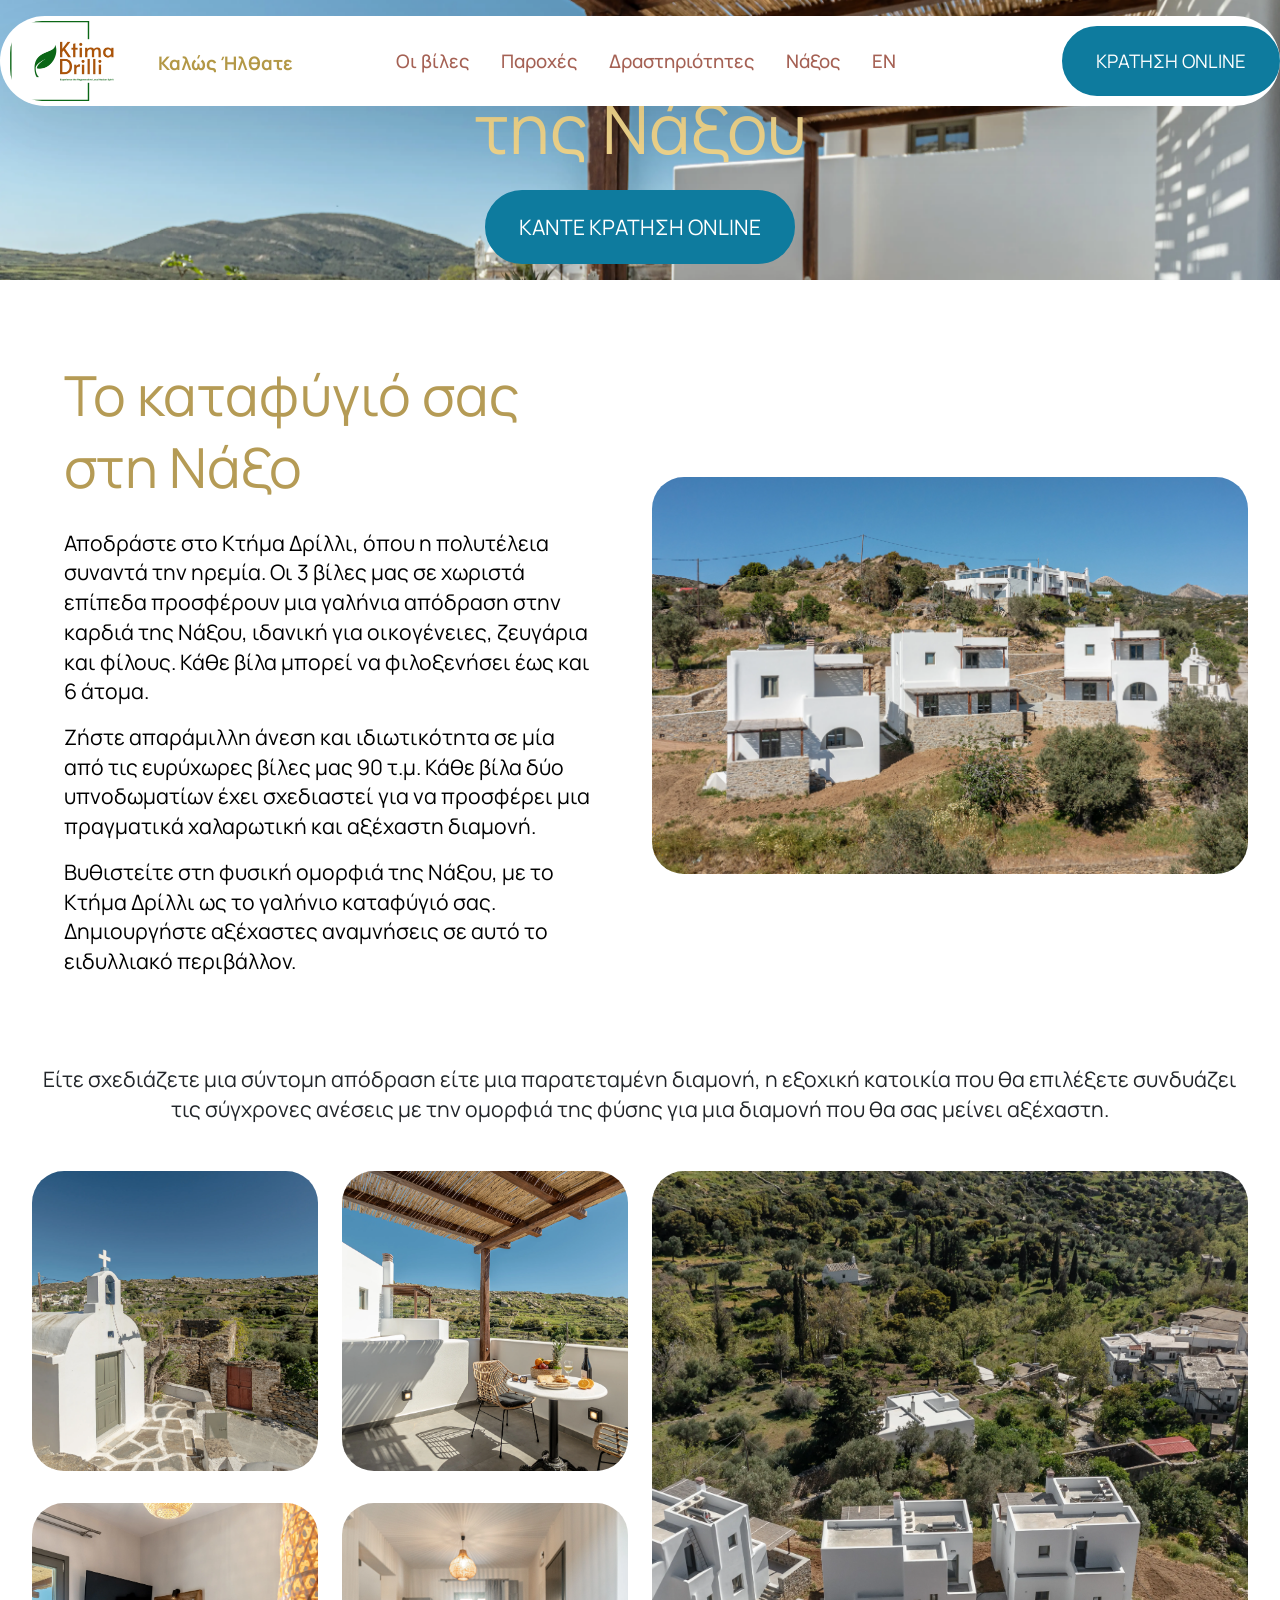
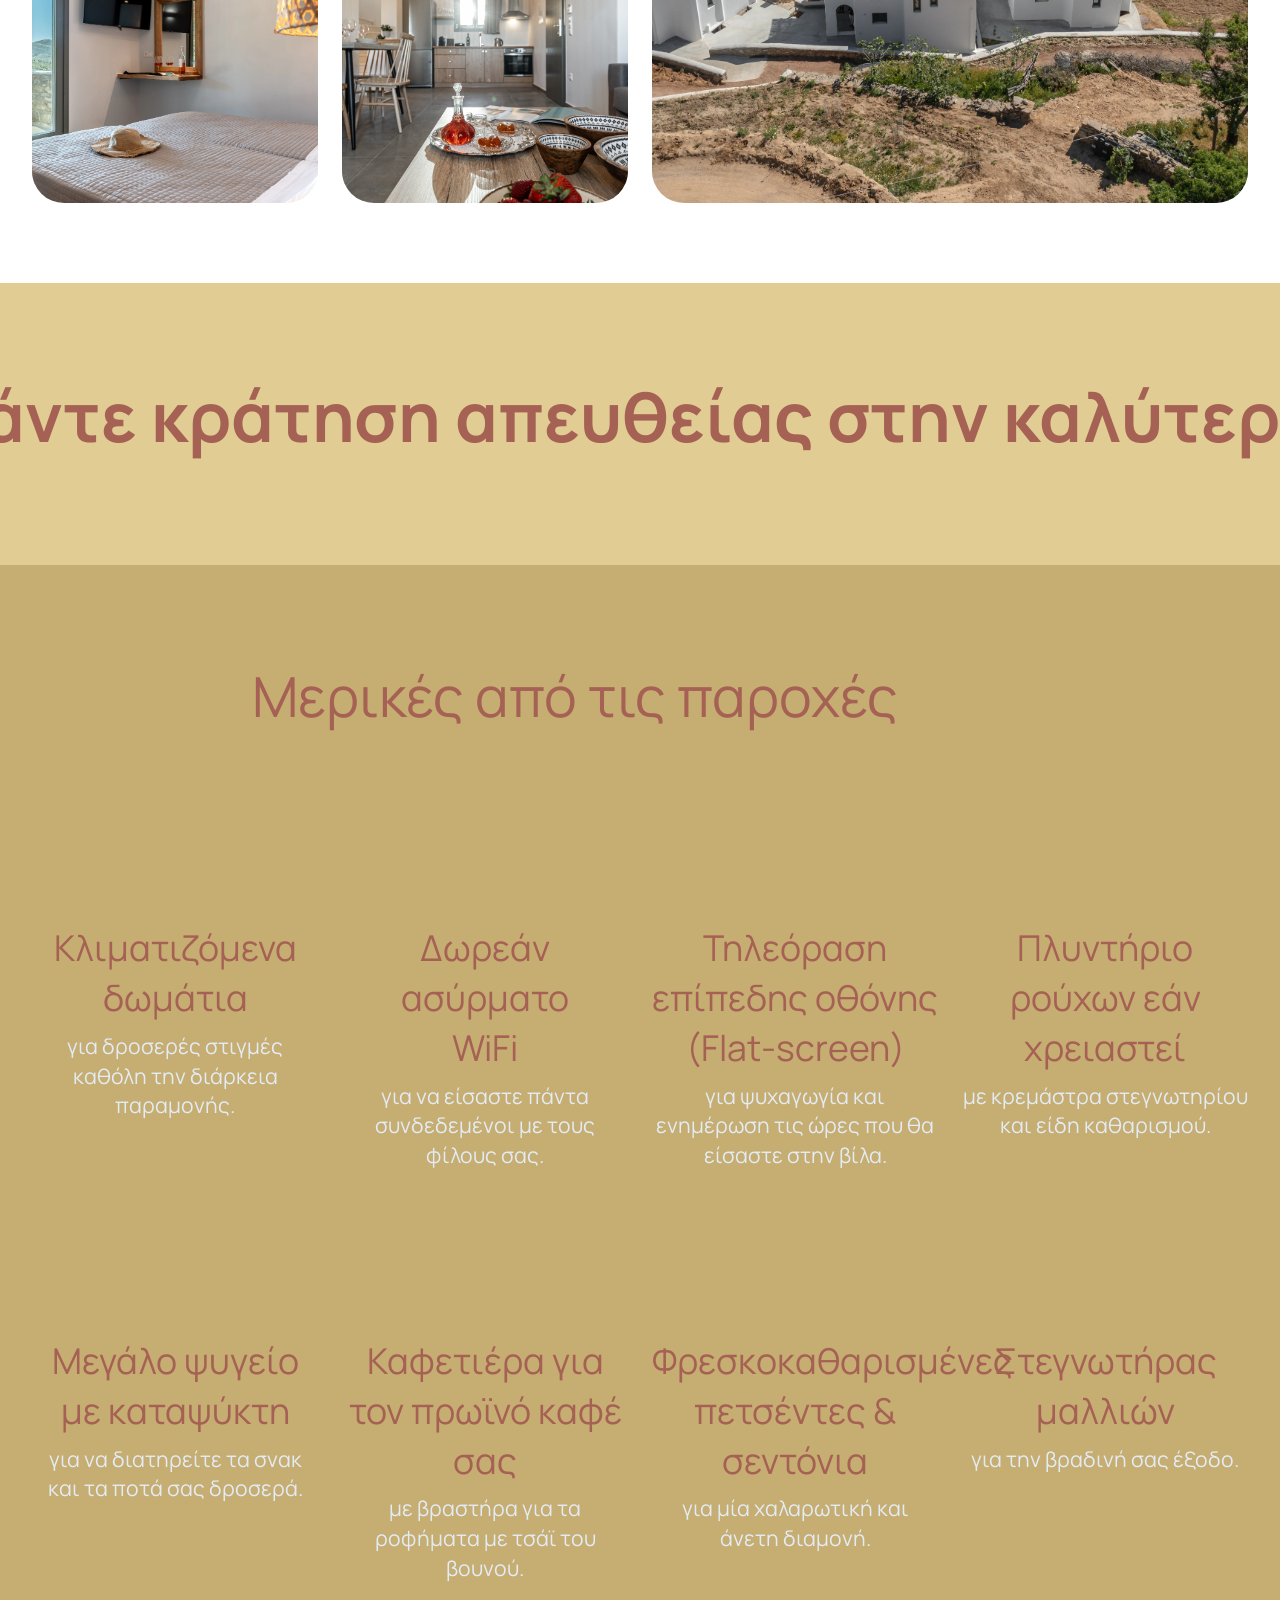
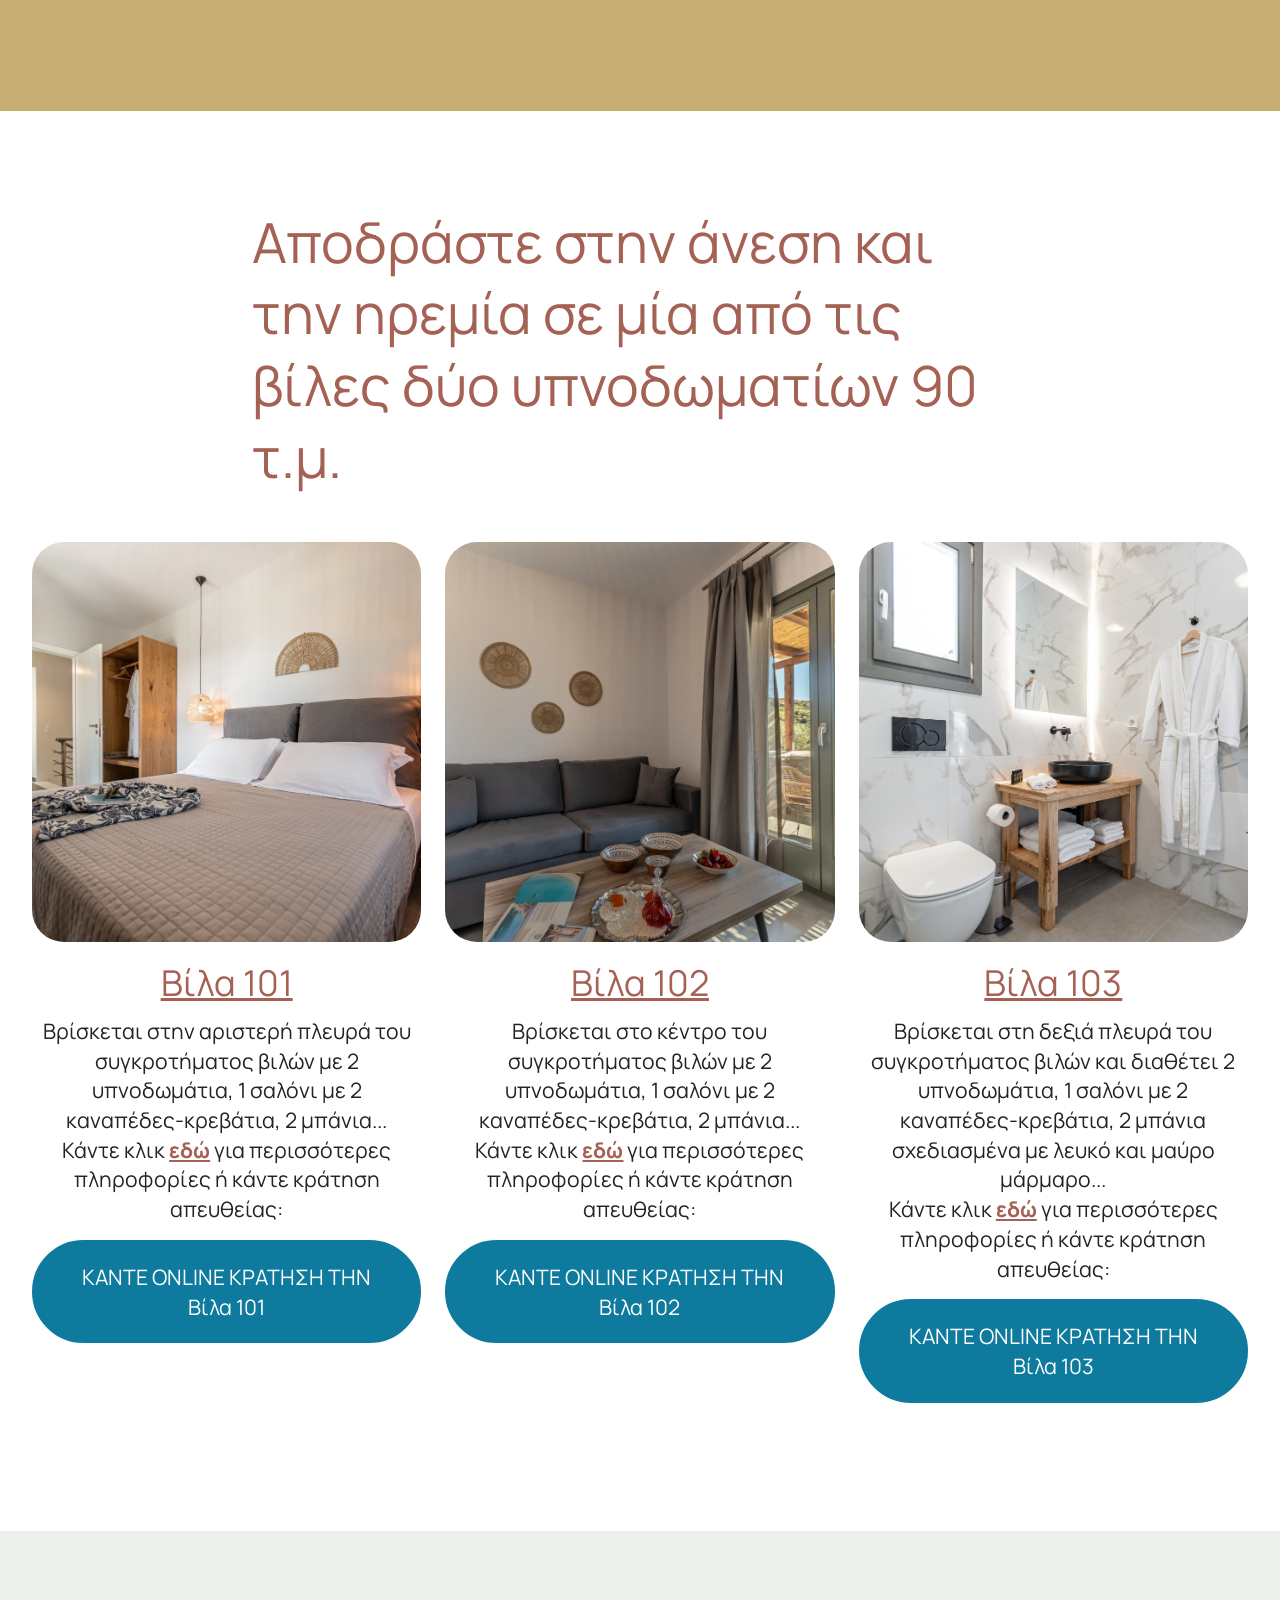
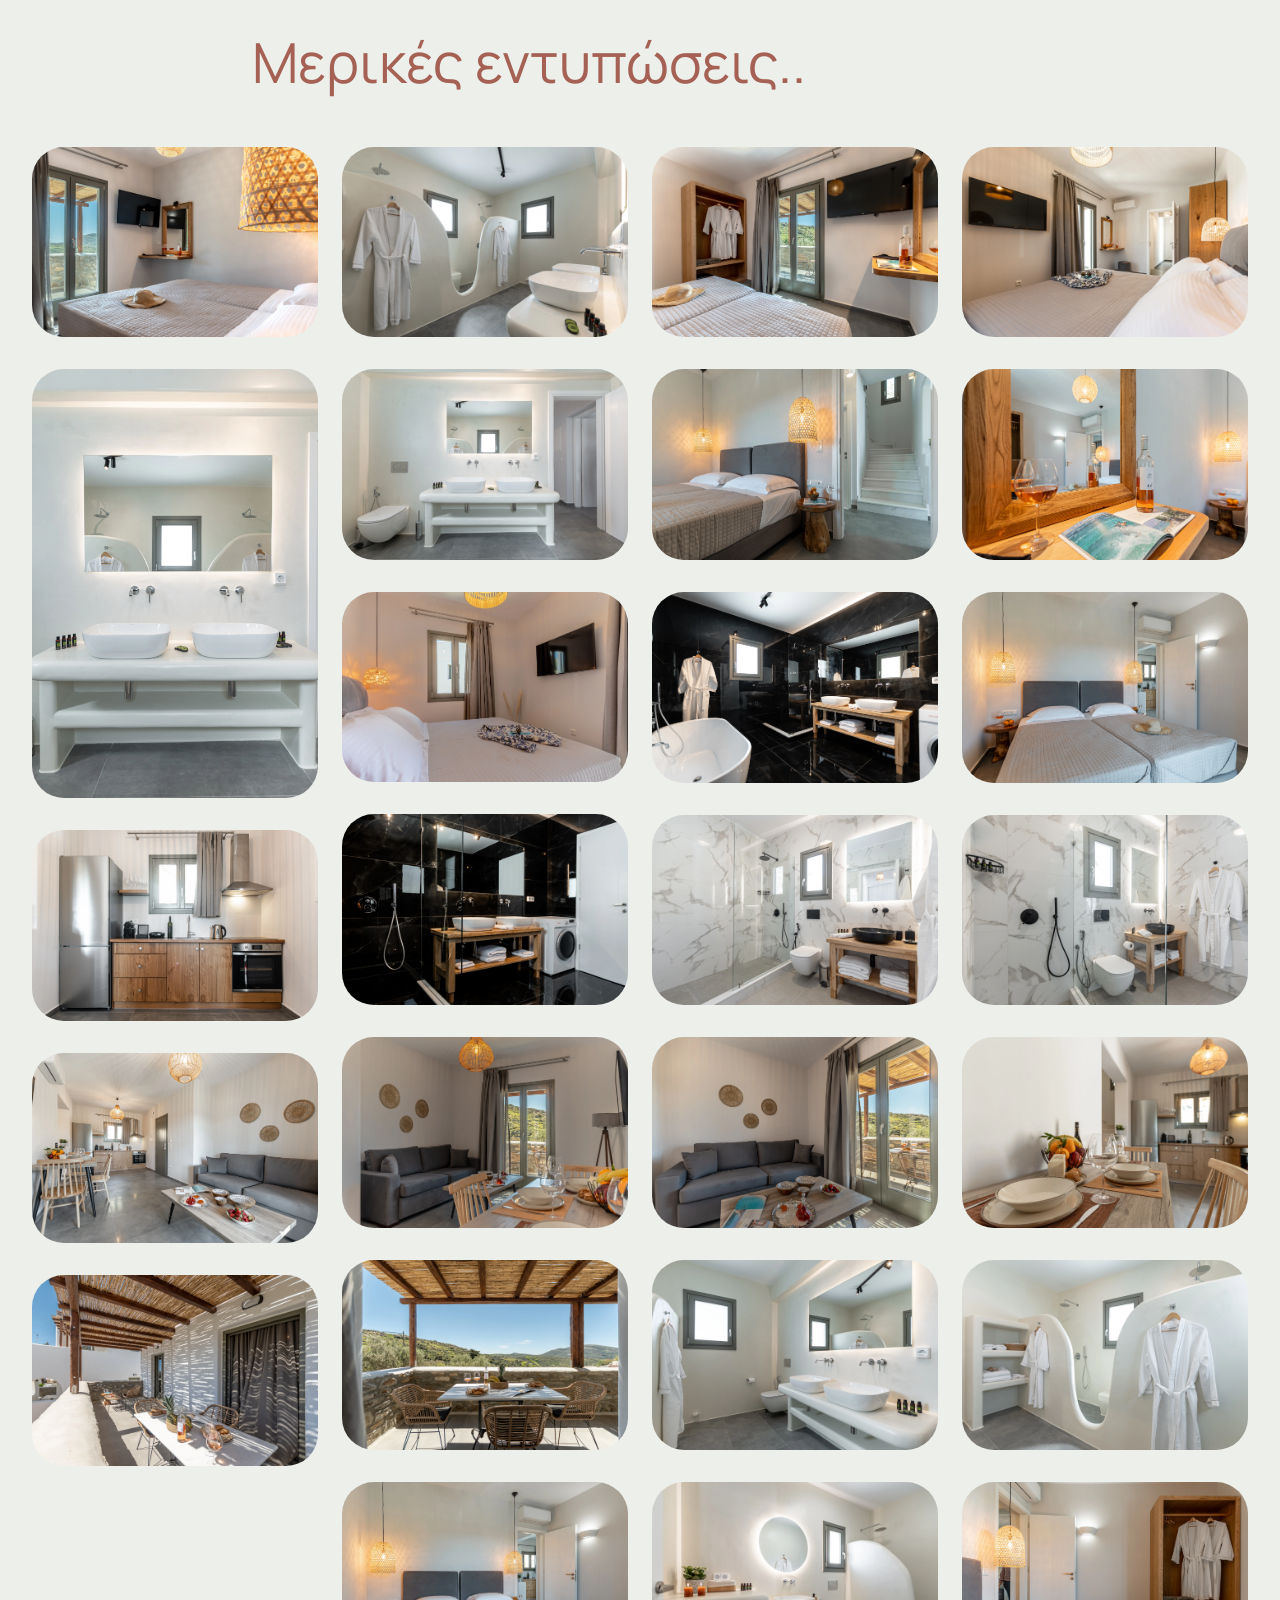
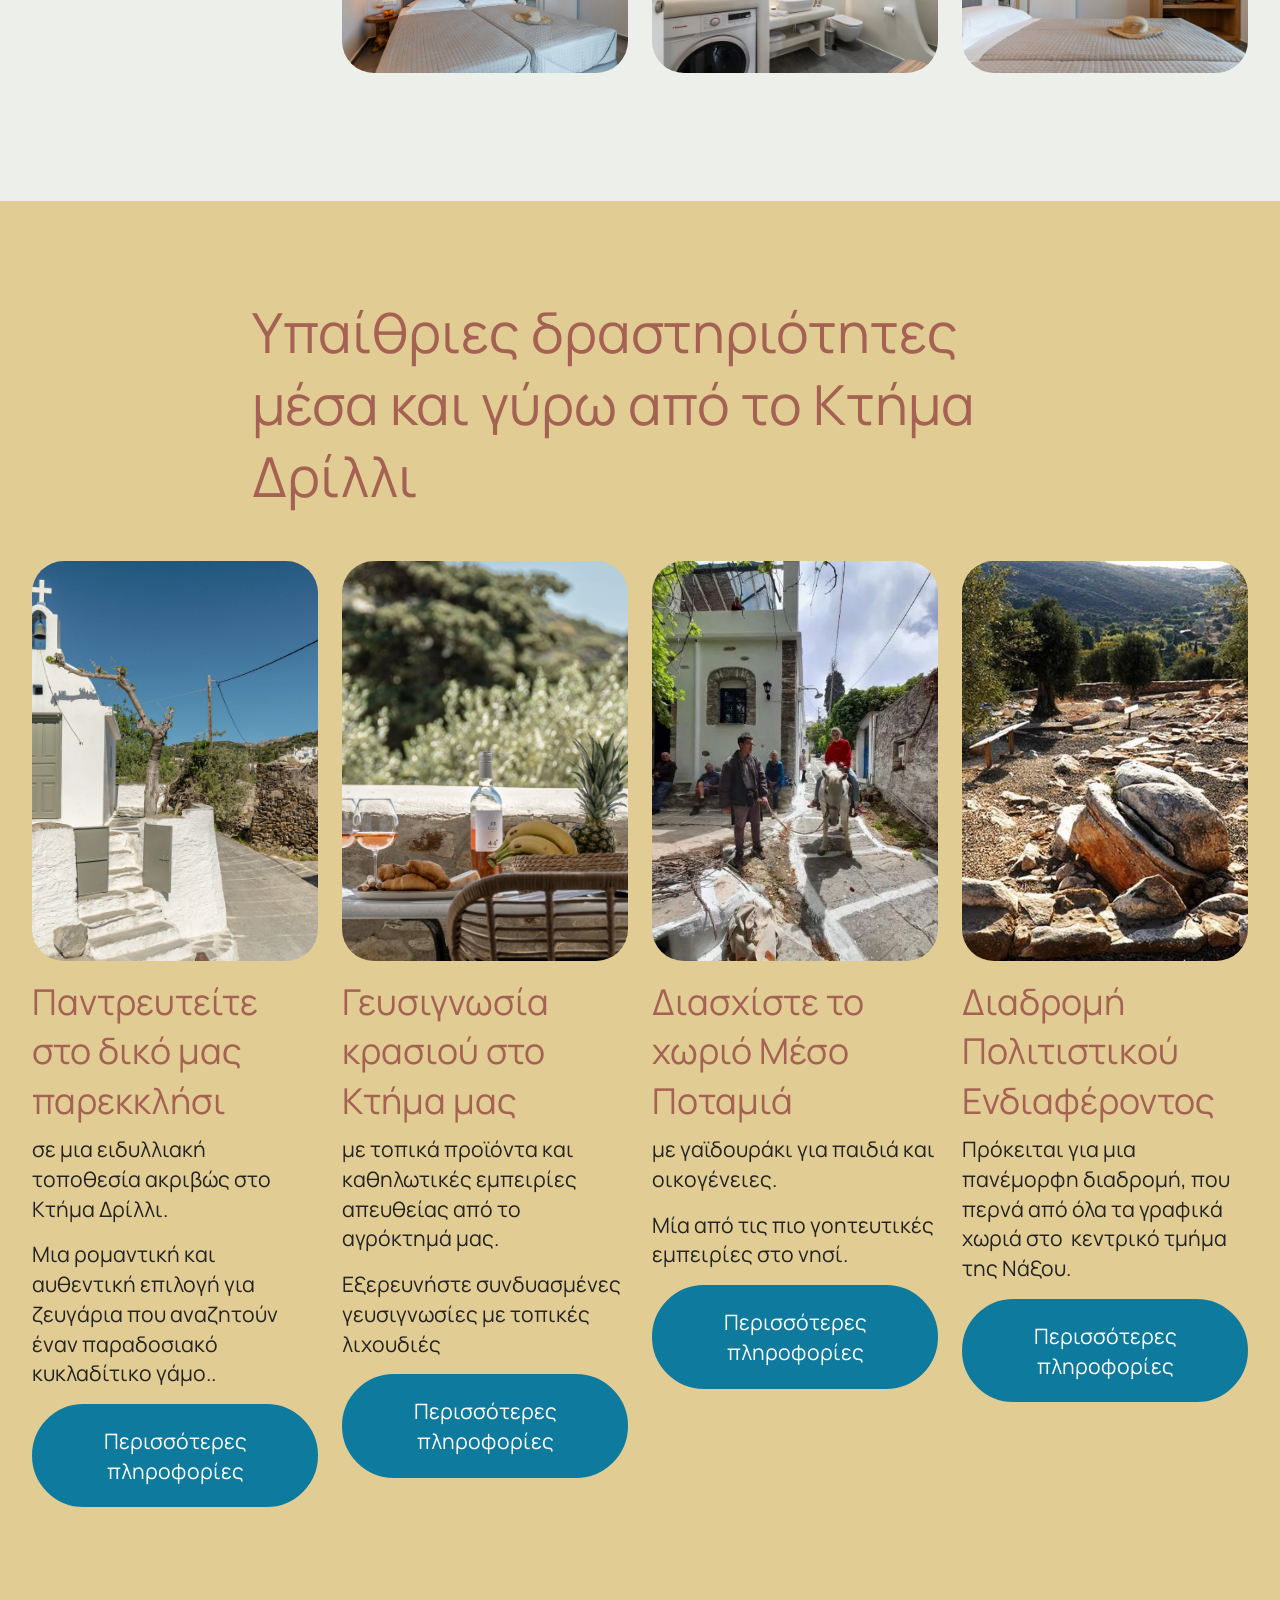
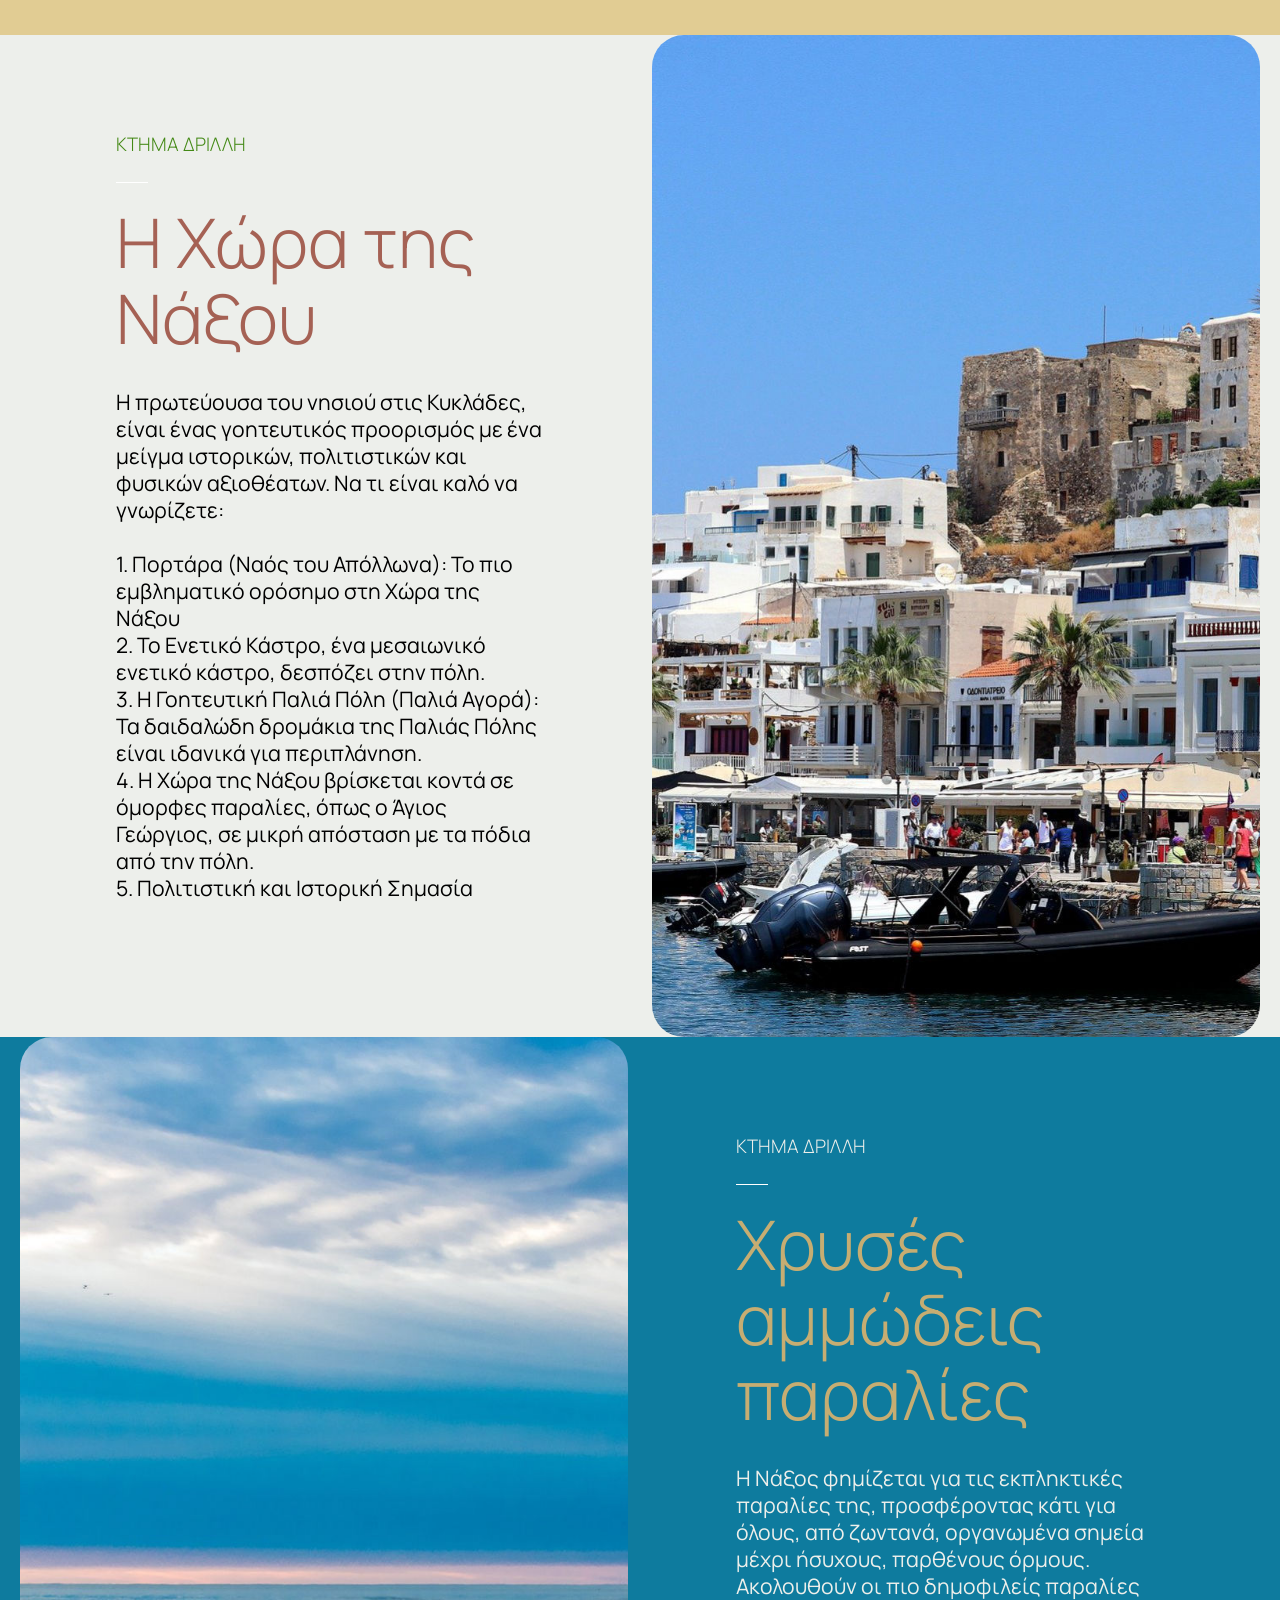
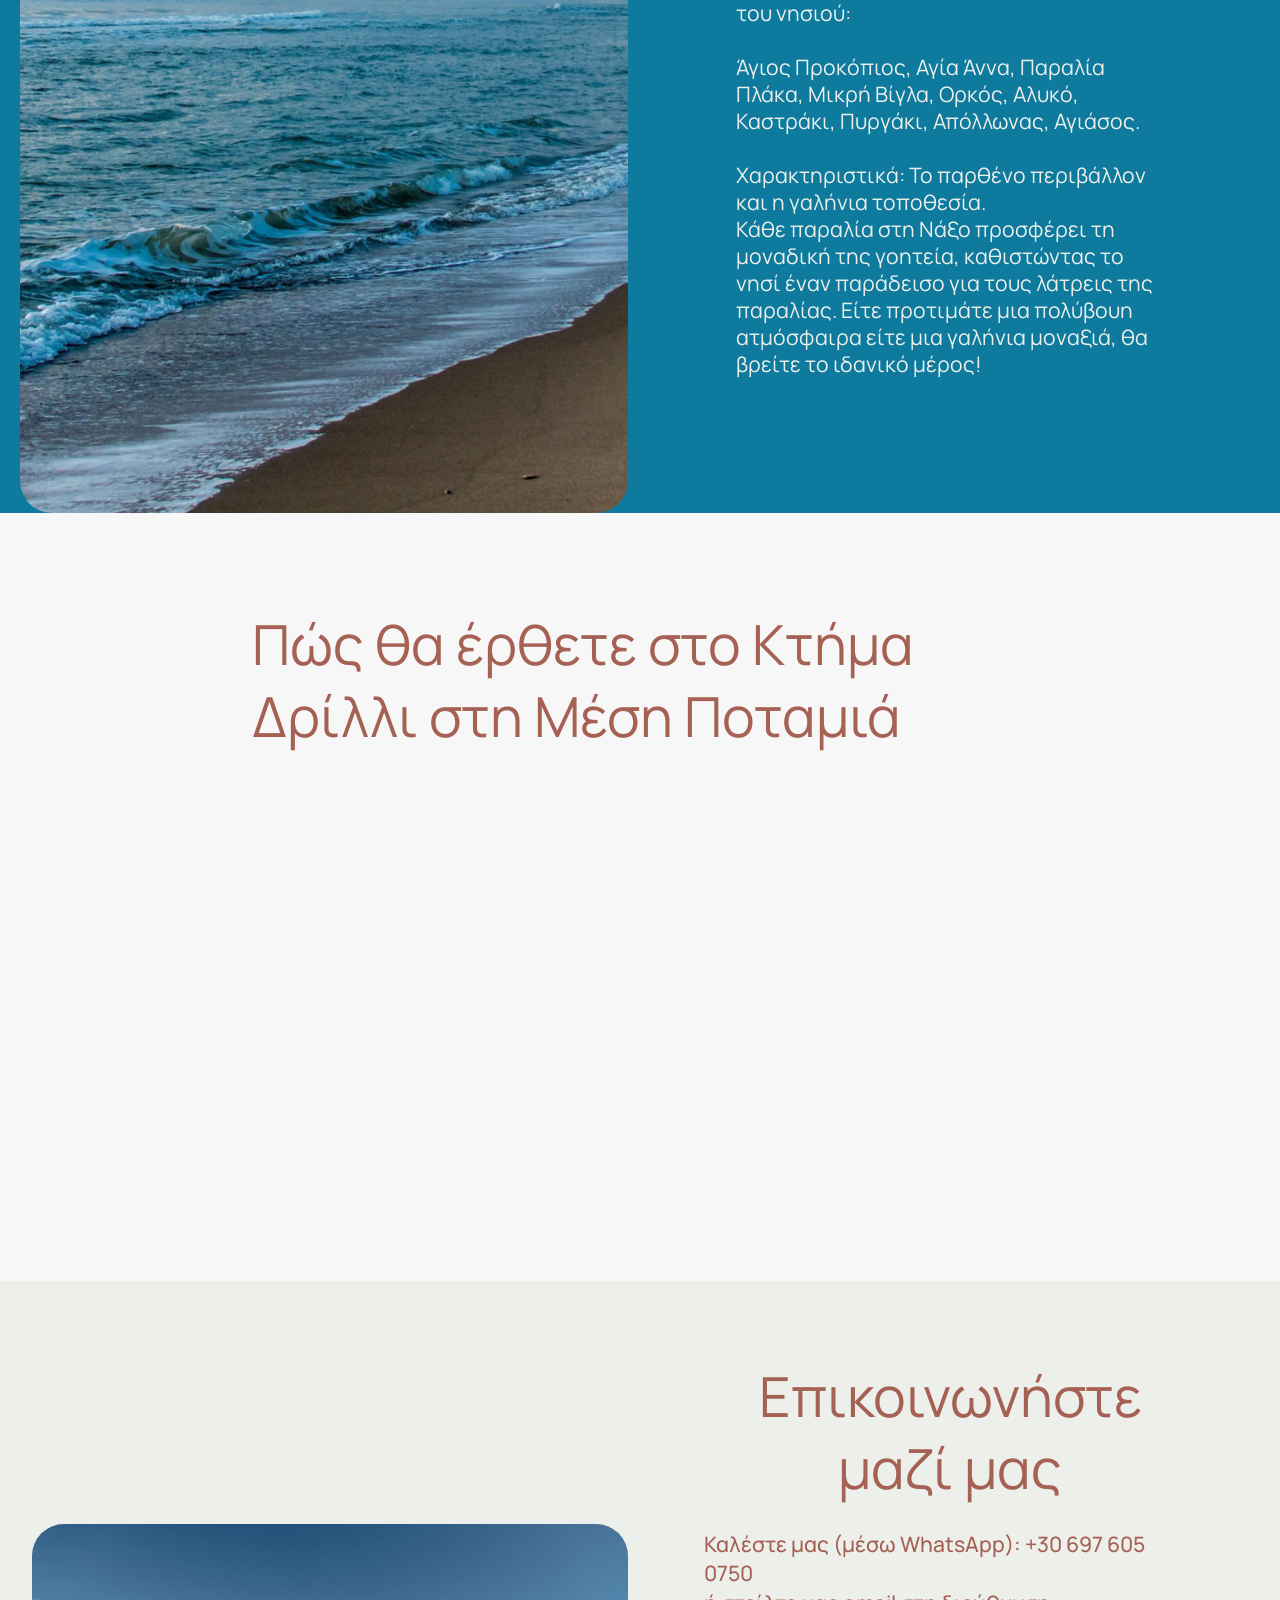
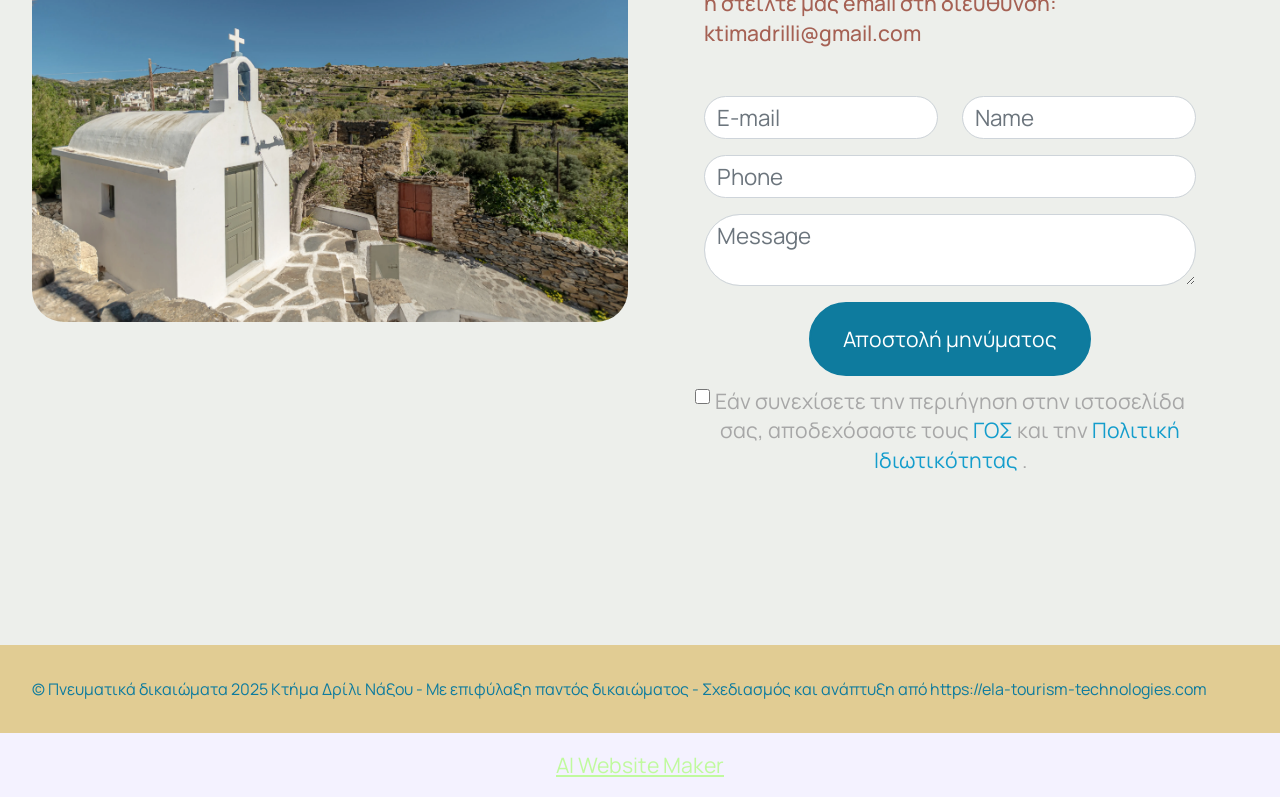
==== commit c2e72704: "create github pages" ====
--- a/index.html
+++ b/index.html
@@ -1,10 +1,10 @@
 <!DOCTYPE html>
 <html  >
 <head>
-  
+  <!-- Site made with Mobirise Website Builder v6.0.3, https://mobirise.com -->
   <meta charset="UTF-8">
   <meta http-equiv="X-UA-Compatible" content="IE=edge">
-  
+  <meta name="generator" content="Mobirise v6.0.3, mobirise.com">
   <meta name="viewport" content="width=device-width, initial-scale=1, minimum-scale=1">
   <link rel="shortcut icon" href="assets/images/ktima-drilli-logo.webp" type="image/x-icon">
   <meta name="description" content="Το Κτήμα Δρίλλη προσφέρει πολυτελείς βίλες 90 τ.μ. στη Νάξο, που συνδυάζουν άνεση και φυσική ομορφιά. Ιδανικό για οικογένειες, ζευγάρια ή παρέες που αναζητούν μια χαλαρωτική, ιδιωτική απόδραση στην Ελλάδα.">
@@ -12,28 +12,21 @@
   
   <title>Κτήμα Δρίλλη: Ζήστε τον αυθεντικό τρόπο ζωής της Νάξου</title>
   <link rel="stylesheet" href="assets/web/assets/mobirise-icons2/mobirise2.css">
-  <link rel="stylesheet" href="assets/Material-Design-Icons/css/material.css">
-  <link rel="stylesheet" href="assets/icon54/style.css">
-  <link rel="stylesheet" href="assets/icon54-v3/style.css">
-  <link rel="stylesheet" href="assets/icon54-v4/style.css">
-  <link rel="stylesheet" href="assets/iconsMind/style.css">
   <link rel="stylesheet" href="assets/bootstrap/css/bootstrap.min.css">
   <link rel="stylesheet" href="assets/bootstrap/css/bootstrap-grid.min.css">
   <link rel="stylesheet" href="assets/bootstrap/css/bootstrap-reboot.min.css">
   <link rel="stylesheet" href="assets/parallax/jarallax.css">
   <link rel="stylesheet" href="assets/web/assets/gdpr-plugin/gdpr-styles.css">
-  <link rel="stylesheet" href="assets/smart-cart/minicart-theme.css">
   <link rel="stylesheet" href="assets/dropdown/css/style.css">
   <link rel="stylesheet" href="assets/theme/css/style.css">
   <link rel="stylesheet" href="assets/gallery/style.css">
   <link rel="preload" href="https://fonts.googleapis.com/css2?family=Manrope:wght@400;700&display=swap&display=swap" as="style" onload="this.onload=null;this.rel='stylesheet'">
   <noscript><link rel="stylesheet" href="https://fonts.googleapis.com/css2?family=Manrope:wght@400;700&display=swap&display=swap"></noscript>
-  <link rel="preload" as="style" href="assets/mobirise/css/mbr-additional.css?v=T96DjF"><link rel="stylesheet" href="assets/mobirise/css/mbr-additional.css?v=T96DjF" type="text/css">
-
-  
-  
-  
-
+  <link rel="preload" as="style" href="assets/mobirise/css/mbr-additional.css?v=mp8xc2"><link rel="stylesheet" href="assets/mobirise/css/mbr-additional.css?v=mp8xc2" type="text/css">
+
+  
+  
+  
 </head>
 <body>
   
@@ -408,8 +401,8 @@
         </div>
         <div class="row mbr-gallery mbr-masonry" data-masonry="{&quot;percentPosition&quot;: true }">
             <div class="col-12 col-md-6 col-lg-3 item gallery-image">
-                <div class="item-wrapper" data-toggle="modal" data-bs-toggle="modal" data-target="#uPeLgVBGmh-modal" data-bs-target="#uPeLgVBGmh-modal">
-                    <img class="w-100" src="assets/images/ktima-drilli-61.webp" alt="" data-slide-to="0" data-bs-slide-to="0" data-target="#lb-uPeLgVBGmh" data-bs-target="#lb-uPeLgVBGmh">
+                <div class="item-wrapper" data-toggle="modal" data-bs-toggle="modal" data-target="#uQft4VJBgs-modal" data-bs-target="#uQft4VJBgs-modal">
+                    <img class="w-100" src="assets/images/ktima-drilli-61.webp" alt="" data-slide-to="0" data-bs-slide-to="0" data-target="#lb-uQft4VJBgs" data-bs-target="#lb-uQft4VJBgs">
                     <div class="icon-wrapper">
                         <span class="mobi-mbri mobi-mbri-search mbr-iconfont mbr-iconfont-btn"></span>
                     </div>
@@ -417,8 +410,8 @@
                 
             </div>
             <div class="col-12 col-md-6 col-lg-3 item gallery-image">
-                <div class="item-wrapper" data-toggle="modal" data-bs-toggle="modal" data-target="#uPeLgVBGmh-modal" data-bs-target="#uPeLgVBGmh-modal">
-                    <img class="w-100" src="assets/images/ktima-drilli-116.webp" alt="" data-slide-to="1" data-bs-slide-to="1" data-target="#lb-uPeLgVBGmh" data-bs-target="#lb-uPeLgVBGmh">
+                <div class="item-wrapper" data-toggle="modal" data-bs-toggle="modal" data-target="#uQft4VJBgs-modal" data-bs-target="#uQft4VJBgs-modal">
+                    <img class="w-100" src="assets/images/ktima-drilli-116.webp" alt="" data-slide-to="1" data-bs-slide-to="1" data-target="#lb-uQft4VJBgs" data-bs-target="#lb-uQft4VJBgs">
                     <div class="icon-wrapper">
                         <span class="mobi-mbri mobi-mbri-search mbr-iconfont mbr-iconfont-btn"></span>
                     </div>
@@ -426,8 +419,8 @@
                 
             </div>
             <div class="col-12 col-md-6 col-lg-3 item gallery-image">
-                <div class="item-wrapper" data-toggle="modal" data-bs-toggle="modal" data-target="#uPeLgVBGmh-modal" data-bs-target="#uPeLgVBGmh-modal">
-                    <img class="w-100" src="assets/images/ktima-drilli-62.webp" alt="" data-slide-to="2" data-bs-slide-to="2" data-target="#lb-uPeLgVBGmh" data-bs-target="#lb-uPeLgVBGmh">
+                <div class="item-wrapper" data-toggle="modal" data-bs-toggle="modal" data-target="#uQft4VJBgs-modal" data-bs-target="#uQft4VJBgs-modal">
+                    <img class="w-100" src="assets/images/ktima-drilli-62.webp" alt="" data-slide-to="2" data-bs-slide-to="2" data-target="#lb-uQft4VJBgs" data-bs-target="#lb-uQft4VJBgs">
                     <div class="icon-wrapper">
                         <span class="mobi-mbri mobi-mbri-search mbr-iconfont mbr-iconfont-btn"></span>
                     </div>
@@ -435,8 +428,8 @@
                 
             </div>
             <div class="col-12 col-md-6 col-lg-3 item gallery-image">
-                <div class="item-wrapper" data-toggle="modal" data-bs-toggle="modal" data-target="#uPeLgVBGmh-modal" data-bs-target="#uPeLgVBGmh-modal">
-                    <img class="w-100" src="assets/images/ktima-drilli-101.webp" alt="" data-slide-to="3" data-bs-slide-to="3" data-target="#lb-uPeLgVBGmh" data-bs-target="#lb-uPeLgVBGmh">
+                <div class="item-wrapper" data-toggle="modal" data-bs-toggle="modal" data-target="#uQft4VJBgs-modal" data-bs-target="#uQft4VJBgs-modal">
+                    <img class="w-100" src="assets/images/ktima-drilli-101.webp" alt="" data-slide-to="3" data-bs-slide-to="3" data-target="#lb-uQft4VJBgs" data-bs-target="#lb-uQft4VJBgs">
                     <div class="icon-wrapper">
                         <span class="mobi-mbri mobi-mbri-search mbr-iconfont mbr-iconfont-btn"></span>
                     </div>
@@ -444,8 +437,8 @@
                 
             </div>
             <div class="col-12 col-md-6 col-lg-3 item gallery-image">
-                <div class="item-wrapper" data-toggle="modal" data-bs-toggle="modal" data-target="#uPeLgVBGmh-modal" data-bs-target="#uPeLgVBGmh-modal">
-                    <img class="w-100" src="assets/images/ktima-drilli-120.webp" alt="" data-slide-to="4" data-bs-slide-to="4" data-target="#lb-uPeLgVBGmh" data-bs-target="#lb-uPeLgVBGmh">
+                <div class="item-wrapper" data-toggle="modal" data-bs-toggle="modal" data-target="#uQft4VJBgs-modal" data-bs-target="#uQft4VJBgs-modal">
+                    <img class="w-100" src="assets/images/ktima-drilli-120.webp" alt="" data-slide-to="4" data-bs-slide-to="4" data-target="#lb-uQft4VJBgs" data-bs-target="#lb-uQft4VJBgs">
                     <div class="icon-wrapper">
                         <span class="mobi-mbri mobi-mbri-search mbr-iconfont mbr-iconfont-btn"></span>
                     </div>
@@ -453,8 +446,8 @@
                 
             </div>
             <div class="col-12 col-md-6 col-lg-3 item gallery-image">
-                <div class="item-wrapper" data-toggle="modal" data-bs-toggle="modal" data-target="#uPeLgVBGmh-modal" data-bs-target="#uPeLgVBGmh-modal">
-                    <img class="w-100" src="assets/images/ktima-drilli-119.webp" alt="" data-slide-to="5" data-bs-slide-to="5" data-target="#lb-uPeLgVBGmh" data-bs-target="#lb-uPeLgVBGmh">
+                <div class="item-wrapper" data-toggle="modal" data-bs-toggle="modal" data-target="#uQft4VJBgs-modal" data-bs-target="#uQft4VJBgs-modal">
+                    <img class="w-100" src="assets/images/ktima-drilli-119.webp" alt="" data-slide-to="5" data-bs-slide-to="5" data-target="#lb-uQft4VJBgs" data-bs-target="#lb-uQft4VJBgs">
                     <div class="icon-wrapper">
                         <span class="mobi-mbri mobi-mbri-search mbr-iconfont mbr-iconfont-btn"></span>
                     </div>
@@ -462,250 +455,250 @@
                 
             </div>
             <div class="col-12 col-md-6 col-lg-3 item gallery-image">
-                <div class="item-wrapper" data-toggle="modal" data-bs-toggle="modal" data-target="#uPeLgVBGmh-modal" data-bs-target="#uPeLgVBGmh-modal">
-                    <img class="w-100" src="assets/images/ktima-drilli-66.webp" alt="" data-slide-to="6" data-bs-slide-to="6" data-target="#lb-uPeLgVBGmh" data-bs-target="#lb-uPeLgVBGmh">
-                    <div class="icon-wrapper">
-                        <span class="mobi-mbri mobi-mbri-search mbr-iconfont mbr-iconfont-btn"></span>
-                    </div>
-                </div>
-                
-            </div><div class="col-12 col-md-6 col-lg-3 item gallery-image">
-                <div class="item-wrapper" data-toggle="modal" data-bs-toggle="modal" data-target="#uPeLgVBGmh-modal" data-bs-target="#uPeLgVBGmh-modal">
-                    <img class="w-100" src="assets/images/ktima-drilli-69.webp" alt="" data-slide-to="7" data-bs-slide-to="7" data-target="#lb-uPeLgVBGmh" data-bs-target="#lb-uPeLgVBGmh">
-                    <div class="icon-wrapper">
-                        <span class="mobi-mbri mobi-mbri-search mbr-iconfont mbr-iconfont-btn"></span>
-                    </div>
-                </div>
-                
-            </div><div class="col-12 col-md-6 col-lg-3 item gallery-image">
-                <div class="item-wrapper" data-toggle="modal" data-bs-toggle="modal" data-target="#uPeLgVBGmh-modal" data-bs-target="#uPeLgVBGmh-modal">
-                    <img class="w-100" src="assets/images/ktima-drilli-68.webp" alt="" data-slide-to="8" data-bs-slide-to="8" data-target="#lb-uPeLgVBGmh" data-bs-target="#lb-uPeLgVBGmh">
-                    <div class="icon-wrapper">
-                        <span class="mobi-mbri mobi-mbri-search mbr-iconfont mbr-iconfont-btn"></span>
-                    </div>
-                </div>
-                
-            </div><div class="col-12 col-md-6 col-lg-3 item gallery-image">
-                <div class="item-wrapper" data-toggle="modal" data-bs-toggle="modal" data-target="#uPeLgVBGmh-modal" data-bs-target="#uPeLgVBGmh-modal">
-                    <img class="w-100" src="assets/images/ktima-drilli-85.webp" alt="" data-slide-to="9" data-bs-slide-to="9" data-target="#lb-uPeLgVBGmh" data-bs-target="#lb-uPeLgVBGmh">
-                    <div class="icon-wrapper">
-                        <span class="mobi-mbri mobi-mbri-search mbr-iconfont mbr-iconfont-btn"></span>
-                    </div>
-                </div>
-                
-            </div><div class="col-12 col-md-6 col-lg-3 item gallery-image">
-                <div class="item-wrapper" data-toggle="modal" data-bs-toggle="modal" data-target="#uPeLgVBGmh-modal" data-bs-target="#uPeLgVBGmh-modal">
-                    <img class="w-100" src="assets/images/ktima-drilli-136.webp" alt="" data-slide-to="10" data-bs-slide-to="10" data-target="#lb-uPeLgVBGmh" data-bs-target="#lb-uPeLgVBGmh">
-                    <div class="icon-wrapper">
-                        <span class="mobi-mbri mobi-mbri-search mbr-iconfont mbr-iconfont-btn"></span>
-                    </div>
-                </div>
-                
-            </div><div class="col-12 col-md-6 col-lg-3 item gallery-image">
-                <div class="item-wrapper" data-toggle="modal" data-bs-toggle="modal" data-target="#uPeLgVBGmh-modal" data-bs-target="#uPeLgVBGmh-modal">
-                    <img class="w-100" src="assets/images/ktima-drilli-141.webp" alt="" data-slide-to="11" data-bs-slide-to="11" data-target="#lb-uPeLgVBGmh" data-bs-target="#lb-uPeLgVBGmh">
-                    <div class="icon-wrapper">
-                        <span class="mobi-mbri mobi-mbri-search mbr-iconfont mbr-iconfont-btn"></span>
-                    </div>
-                </div>
-                
-            </div><div class="col-12 col-md-6 col-lg-3 item gallery-image">
-                <div class="item-wrapper" data-toggle="modal" data-bs-toggle="modal" data-target="#uPeLgVBGmh-modal" data-bs-target="#uPeLgVBGmh-modal">
-                    <img class="w-100" src="assets/images/ktima-drilli-131.webp" alt="" data-slide-to="12" data-bs-slide-to="12" data-target="#lb-uPeLgVBGmh" data-bs-target="#lb-uPeLgVBGmh">
-                    <div class="icon-wrapper">
-                        <span class="mobi-mbri mobi-mbri-search mbr-iconfont mbr-iconfont-btn"></span>
-                    </div>
-                </div>
-                
-            </div><div class="col-12 col-md-6 col-lg-3 item gallery-image">
-                <div class="item-wrapper" data-toggle="modal" data-bs-toggle="modal" data-target="#uPeLgVBGmh-modal" data-bs-target="#uPeLgVBGmh-modal">
-                    <img class="w-100" src="assets/images/ktima-drilli-128.webp" alt="" data-slide-to="13" data-bs-slide-to="13" data-target="#lb-uPeLgVBGmh" data-bs-target="#lb-uPeLgVBGmh">
-                    <div class="icon-wrapper">
-                        <span class="mobi-mbri mobi-mbri-search mbr-iconfont mbr-iconfont-btn"></span>
-                    </div>
-                </div>
-                
-            </div><div class="col-12 col-md-6 col-lg-3 item gallery-image">
-                <div class="item-wrapper" data-toggle="modal" data-bs-toggle="modal" data-target="#uPeLgVBGmh-modal" data-bs-target="#uPeLgVBGmh-modal">
-                    <img class="w-100" src="assets/images/ktima-drilli-22.webp" alt="" data-slide-to="14" data-bs-slide-to="14" data-target="#lb-uPeLgVBGmh" data-bs-target="#lb-uPeLgVBGmh">
-                    <div class="icon-wrapper">
-                        <span class="mobi-mbri mobi-mbri-search mbr-iconfont mbr-iconfont-btn"></span>
-                    </div>
-                </div>
-                
-            </div><div class="col-12 col-md-6 col-lg-3 item gallery-image">
-                <div class="item-wrapper" data-toggle="modal" data-bs-toggle="modal" data-target="#uPeLgVBGmh-modal" data-bs-target="#uPeLgVBGmh-modal">
-                    <img class="w-100" src="assets/images/ktima-drilli-17.webp" alt="" data-slide-to="15" data-bs-slide-to="15" data-target="#lb-uPeLgVBGmh" data-bs-target="#lb-uPeLgVBGmh">
-                    <div class="icon-wrapper">
-                        <span class="mobi-mbri mobi-mbri-search mbr-iconfont mbr-iconfont-btn"></span>
-                    </div>
-                </div>
-                
-            </div><div class="col-12 col-md-6 col-lg-3 item gallery-image">
-                <div class="item-wrapper" data-toggle="modal" data-bs-toggle="modal" data-target="#uPeLgVBGmh-modal" data-bs-target="#uPeLgVBGmh-modal">
-                    <img class="w-100" src="assets/images/ktima-drilli-20.webp" alt="" data-slide-to="16" data-bs-slide-to="16" data-target="#lb-uPeLgVBGmh" data-bs-target="#lb-uPeLgVBGmh">
-                    <div class="icon-wrapper">
-                        <span class="mobi-mbri mobi-mbri-search mbr-iconfont mbr-iconfont-btn"></span>
-                    </div>
-                </div>
-                
-            </div><div class="col-12 col-md-6 col-lg-3 item gallery-image">
-                <div class="item-wrapper" data-toggle="modal" data-bs-toggle="modal" data-target="#uPeLgVBGmh-modal" data-bs-target="#uPeLgVBGmh-modal">
-                    <img class="w-100" src="assets/images/ktima-drilli-16.webp" alt="" data-slide-to="17" data-bs-slide-to="17" data-target="#lb-uPeLgVBGmh" data-bs-target="#lb-uPeLgVBGmh">
-                    <div class="icon-wrapper">
-                        <span class="mobi-mbri mobi-mbri-search mbr-iconfont mbr-iconfont-btn"></span>
-                    </div>
-                </div>
-                
-            </div><div class="col-12 col-md-6 col-lg-3 item gallery-image">
-                <div class="item-wrapper" data-toggle="modal" data-bs-toggle="modal" data-target="#uPeLgVBGmh-modal" data-bs-target="#uPeLgVBGmh-modal">
-                    <img class="w-100" src="assets/images/ktima-drilli-31.webp" alt="" data-slide-to="18" data-bs-slide-to="18" data-target="#lb-uPeLgVBGmh" data-bs-target="#lb-uPeLgVBGmh">
-                    <div class="icon-wrapper">
-                        <span class="mobi-mbri mobi-mbri-search mbr-iconfont mbr-iconfont-btn"></span>
-                    </div>
-                </div>
-                
-            </div><div class="col-12 col-md-6 col-lg-3 item gallery-image">
-                <div class="item-wrapper" data-toggle="modal" data-bs-toggle="modal" data-target="#uPeLgVBGmh-modal" data-bs-target="#uPeLgVBGmh-modal">
-                    <img class="w-100" src="assets/images/ktima-drilli-36.webp" alt="" data-slide-to="19" data-bs-slide-to="19" data-target="#lb-uPeLgVBGmh" data-bs-target="#lb-uPeLgVBGmh">
-                    <div class="icon-wrapper">
-                        <span class="mobi-mbri mobi-mbri-search mbr-iconfont mbr-iconfont-btn"></span>
-                    </div>
-                </div>
-                
-            </div><div class="col-12 col-md-6 col-lg-3 item gallery-image">
-                <div class="item-wrapper" data-toggle="modal" data-bs-toggle="modal" data-target="#uPeLgVBGmh-modal" data-bs-target="#uPeLgVBGmh-modal">
-                    <img class="w-100" src="assets/images/ktima-drilli-125.webp" alt="" data-slide-to="20" data-bs-slide-to="20" data-target="#lb-uPeLgVBGmh" data-bs-target="#lb-uPeLgVBGmh">
-                    <div class="icon-wrapper">
-                        <span class="mobi-mbri mobi-mbri-search mbr-iconfont mbr-iconfont-btn"></span>
-                    </div>
-                </div>
-                
-            </div><div class="col-12 col-md-6 col-lg-3 item gallery-image">
-                <div class="item-wrapper" data-toggle="modal" data-bs-toggle="modal" data-target="#uPeLgVBGmh-modal" data-bs-target="#uPeLgVBGmh-modal">
-                    <img class="w-100" src="assets/images/ktima-drilli-118.webp" alt="" data-slide-to="21" data-bs-slide-to="21" data-target="#lb-uPeLgVBGmh" data-bs-target="#lb-uPeLgVBGmh">
-                    <div class="icon-wrapper">
-                        <span class="mobi-mbri mobi-mbri-search mbr-iconfont mbr-iconfont-btn"></span>
-                    </div>
-                </div>
-                
-            </div><div class="col-12 col-md-6 col-lg-3 item gallery-image">
-                <div class="item-wrapper" data-toggle="modal" data-bs-toggle="modal" data-target="#uPeLgVBGmh-modal" data-bs-target="#uPeLgVBGmh-modal">
-                    <img class="w-100" src="assets/images/ktima-drilli-42.webp" alt="" data-slide-to="22" data-bs-slide-to="22" data-target="#lb-uPeLgVBGmh" data-bs-target="#lb-uPeLgVBGmh">
-                    <div class="icon-wrapper">
-                        <span class="mobi-mbri mobi-mbri-search mbr-iconfont mbr-iconfont-btn"></span>
-                    </div>
-                </div>
-                
-            </div><div class="col-12 col-md-6 col-lg-3 item gallery-image">
-                <div class="item-wrapper" data-toggle="modal" data-bs-toggle="modal" data-target="#uPeLgVBGmh-modal" data-bs-target="#uPeLgVBGmh-modal">
-                    <img class="w-100" src="assets/images/ktima-drilli-68.webp" alt="" data-slide-to="23" data-bs-slide-to="23" data-target="#lb-uPeLgVBGmh" data-bs-target="#lb-uPeLgVBGmh">
-                    <div class="icon-wrapper">
-                        <span class="mobi-mbri mobi-mbri-search mbr-iconfont mbr-iconfont-btn"></span>
-                    </div>
-                </div>
-                
-            </div><div class="col-12 col-md-6 col-lg-3 item gallery-image">
-                <div class="item-wrapper" data-toggle="modal" data-bs-toggle="modal" data-target="#uPeLgVBGmh-modal" data-bs-target="#uPeLgVBGmh-modal">
-                    <img class="w-100" src="assets/images/ktima-drilli-72.webp" alt="" data-slide-to="24" data-bs-slide-to="24" data-target="#lb-uPeLgVBGmh" data-bs-target="#lb-uPeLgVBGmh">
-                    <div class="icon-wrapper">
-                        <span class="mobi-mbri mobi-mbri-search mbr-iconfont mbr-iconfont-btn"></span>
-                    </div>
-                </div>
-                
-            </div><div class="col-12 col-md-6 col-lg-3 item gallery-image">
-                <div class="item-wrapper" data-toggle="modal" data-bs-toggle="modal" data-target="#uPeLgVBGmh-modal" data-bs-target="#uPeLgVBGmh-modal">
-                    <img class="w-100" src="assets/images/ktima-drilli-76.webp" alt="" data-slide-to="25" data-bs-slide-to="25" data-target="#lb-uPeLgVBGmh" data-bs-target="#lb-uPeLgVBGmh">
-                    <div class="icon-wrapper">
-                        <span class="mobi-mbri mobi-mbri-search mbr-iconfont mbr-iconfont-btn"></span>
-                    </div>
-                </div>
-                
-            </div>
-        </div>
-
-        <div class="modal mbr-slider" tabindex="-1" role="dialog" aria-hidden="true" id="uPeLgVBGmh-modal">
+                <div class="item-wrapper" data-toggle="modal" data-bs-toggle="modal" data-target="#uQft4VJBgs-modal" data-bs-target="#uQft4VJBgs-modal">
+                    <img class="w-100" src="assets/images/ktima-drilli-66.webp" alt="" data-slide-to="6" data-bs-slide-to="6" data-target="#lb-uQft4VJBgs" data-bs-target="#lb-uQft4VJBgs">
+                    <div class="icon-wrapper">
+                        <span class="mobi-mbri mobi-mbri-search mbr-iconfont mbr-iconfont-btn"></span>
+                    </div>
+                </div>
+                
+            </div><div class="col-12 col-md-6 col-lg-3 item gallery-image">
+                <div class="item-wrapper" data-toggle="modal" data-bs-toggle="modal" data-target="#uQft4VJBgs-modal" data-bs-target="#uQft4VJBgs-modal">
+                    <img class="w-100" src="assets/images/ktima-drilli-69.webp" alt="" data-slide-to="7" data-bs-slide-to="7" data-target="#lb-uQft4VJBgs" data-bs-target="#lb-uQft4VJBgs">
+                    <div class="icon-wrapper">
+                        <span class="mobi-mbri mobi-mbri-search mbr-iconfont mbr-iconfont-btn"></span>
+                    </div>
+                </div>
+                
+            </div><div class="col-12 col-md-6 col-lg-3 item gallery-image">
+                <div class="item-wrapper" data-toggle="modal" data-bs-toggle="modal" data-target="#uQft4VJBgs-modal" data-bs-target="#uQft4VJBgs-modal">
+                    <img class="w-100" src="assets/images/ktima-drilli-68.webp" alt="" data-slide-to="8" data-bs-slide-to="8" data-target="#lb-uQft4VJBgs" data-bs-target="#lb-uQft4VJBgs">
+                    <div class="icon-wrapper">
+                        <span class="mobi-mbri mobi-mbri-search mbr-iconfont mbr-iconfont-btn"></span>
+                    </div>
+                </div>
+                
+            </div><div class="col-12 col-md-6 col-lg-3 item gallery-image">
+                <div class="item-wrapper" data-toggle="modal" data-bs-toggle="modal" data-target="#uQft4VJBgs-modal" data-bs-target="#uQft4VJBgs-modal">
+                    <img class="w-100" src="assets/images/ktima-drilli-85.webp" alt="" data-slide-to="9" data-bs-slide-to="9" data-target="#lb-uQft4VJBgs" data-bs-target="#lb-uQft4VJBgs">
+                    <div class="icon-wrapper">
+                        <span class="mobi-mbri mobi-mbri-search mbr-iconfont mbr-iconfont-btn"></span>
+                    </div>
+                </div>
+                
+            </div><div class="col-12 col-md-6 col-lg-3 item gallery-image">
+                <div class="item-wrapper" data-toggle="modal" data-bs-toggle="modal" data-target="#uQft4VJBgs-modal" data-bs-target="#uQft4VJBgs-modal">
+                    <img class="w-100" src="assets/images/ktima-drilli-136.webp" alt="" data-slide-to="10" data-bs-slide-to="10" data-target="#lb-uQft4VJBgs" data-bs-target="#lb-uQft4VJBgs">
+                    <div class="icon-wrapper">
+                        <span class="mobi-mbri mobi-mbri-search mbr-iconfont mbr-iconfont-btn"></span>
+                    </div>
+                </div>
+                
+            </div><div class="col-12 col-md-6 col-lg-3 item gallery-image">
+                <div class="item-wrapper" data-toggle="modal" data-bs-toggle="modal" data-target="#uQft4VJBgs-modal" data-bs-target="#uQft4VJBgs-modal">
+                    <img class="w-100" src="assets/images/ktima-drilli-141.webp" alt="" data-slide-to="11" data-bs-slide-to="11" data-target="#lb-uQft4VJBgs" data-bs-target="#lb-uQft4VJBgs">
+                    <div class="icon-wrapper">
+                        <span class="mobi-mbri mobi-mbri-search mbr-iconfont mbr-iconfont-btn"></span>
+                    </div>
+                </div>
+                
+            </div><div class="col-12 col-md-6 col-lg-3 item gallery-image">
+                <div class="item-wrapper" data-toggle="modal" data-bs-toggle="modal" data-target="#uQft4VJBgs-modal" data-bs-target="#uQft4VJBgs-modal">
+                    <img class="w-100" src="assets/images/ktima-drilli-131.webp" alt="" data-slide-to="12" data-bs-slide-to="12" data-target="#lb-uQft4VJBgs" data-bs-target="#lb-uQft4VJBgs">
+                    <div class="icon-wrapper">
+                        <span class="mobi-mbri mobi-mbri-search mbr-iconfont mbr-iconfont-btn"></span>
+                    </div>
+                </div>
+                
+            </div><div class="col-12 col-md-6 col-lg-3 item gallery-image">
+                <div class="item-wrapper" data-toggle="modal" data-bs-toggle="modal" data-target="#uQft4VJBgs-modal" data-bs-target="#uQft4VJBgs-modal">
+                    <img class="w-100" src="assets/images/ktima-drilli-128.webp" alt="" data-slide-to="13" data-bs-slide-to="13" data-target="#lb-uQft4VJBgs" data-bs-target="#lb-uQft4VJBgs">
+                    <div class="icon-wrapper">
+                        <span class="mobi-mbri mobi-mbri-search mbr-iconfont mbr-iconfont-btn"></span>
+                    </div>
+                </div>
+                
+            </div><div class="col-12 col-md-6 col-lg-3 item gallery-image">
+                <div class="item-wrapper" data-toggle="modal" data-bs-toggle="modal" data-target="#uQft4VJBgs-modal" data-bs-target="#uQft4VJBgs-modal">
+                    <img class="w-100" src="assets/images/ktima-drilli-22.webp" alt="" data-slide-to="14" data-bs-slide-to="14" data-target="#lb-uQft4VJBgs" data-bs-target="#lb-uQft4VJBgs">
+                    <div class="icon-wrapper">
+                        <span class="mobi-mbri mobi-mbri-search mbr-iconfont mbr-iconfont-btn"></span>
+                    </div>
+                </div>
+                
+            </div><div class="col-12 col-md-6 col-lg-3 item gallery-image">
+                <div class="item-wrapper" data-toggle="modal" data-bs-toggle="modal" data-target="#uQft4VJBgs-modal" data-bs-target="#uQft4VJBgs-modal">
+                    <img class="w-100" src="assets/images/ktima-drilli-17.webp" alt="" data-slide-to="15" data-bs-slide-to="15" data-target="#lb-uQft4VJBgs" data-bs-target="#lb-uQft4VJBgs">
+                    <div class="icon-wrapper">
+                        <span class="mobi-mbri mobi-mbri-search mbr-iconfont mbr-iconfont-btn"></span>
+                    </div>
+                </div>
+                
+            </div><div class="col-12 col-md-6 col-lg-3 item gallery-image">
+                <div class="item-wrapper" data-toggle="modal" data-bs-toggle="modal" data-target="#uQft4VJBgs-modal" data-bs-target="#uQft4VJBgs-modal">
+                    <img class="w-100" src="assets/images/ktima-drilli-20.webp" alt="" data-slide-to="16" data-bs-slide-to="16" data-target="#lb-uQft4VJBgs" data-bs-target="#lb-uQft4VJBgs">
+                    <div class="icon-wrapper">
+                        <span class="mobi-mbri mobi-mbri-search mbr-iconfont mbr-iconfont-btn"></span>
+                    </div>
+                </div>
+                
+            </div><div class="col-12 col-md-6 col-lg-3 item gallery-image">
+                <div class="item-wrapper" data-toggle="modal" data-bs-toggle="modal" data-target="#uQft4VJBgs-modal" data-bs-target="#uQft4VJBgs-modal">
+                    <img class="w-100" src="assets/images/ktima-drilli-16.webp" alt="" data-slide-to="17" data-bs-slide-to="17" data-target="#lb-uQft4VJBgs" data-bs-target="#lb-uQft4VJBgs">
+                    <div class="icon-wrapper">
+                        <span class="mobi-mbri mobi-mbri-search mbr-iconfont mbr-iconfont-btn"></span>
+                    </div>
+                </div>
+                
+            </div><div class="col-12 col-md-6 col-lg-3 item gallery-image">
+                <div class="item-wrapper" data-toggle="modal" data-bs-toggle="modal" data-target="#uQft4VJBgs-modal" data-bs-target="#uQft4VJBgs-modal">
+                    <img class="w-100" src="assets/images/ktima-drilli-31.webp" alt="" data-slide-to="18" data-bs-slide-to="18" data-target="#lb-uQft4VJBgs" data-bs-target="#lb-uQft4VJBgs">
+                    <div class="icon-wrapper">
+                        <span class="mobi-mbri mobi-mbri-search mbr-iconfont mbr-iconfont-btn"></span>
+                    </div>
+                </div>
+                
+            </div><div class="col-12 col-md-6 col-lg-3 item gallery-image">
+                <div class="item-wrapper" data-toggle="modal" data-bs-toggle="modal" data-target="#uQft4VJBgs-modal" data-bs-target="#uQft4VJBgs-modal">
+                    <img class="w-100" src="assets/images/ktima-drilli-36.webp" alt="" data-slide-to="19" data-bs-slide-to="19" data-target="#lb-uQft4VJBgs" data-bs-target="#lb-uQft4VJBgs">
+                    <div class="icon-wrapper">
+                        <span class="mobi-mbri mobi-mbri-search mbr-iconfont mbr-iconfont-btn"></span>
+                    </div>
+                </div>
+                
+            </div><div class="col-12 col-md-6 col-lg-3 item gallery-image">
+                <div class="item-wrapper" data-toggle="modal" data-bs-toggle="modal" data-target="#uQft4VJBgs-modal" data-bs-target="#uQft4VJBgs-modal">
+                    <img class="w-100" src="assets/images/ktima-drilli-125.webp" alt="" data-slide-to="20" data-bs-slide-to="20" data-target="#lb-uQft4VJBgs" data-bs-target="#lb-uQft4VJBgs">
+                    <div class="icon-wrapper">
+                        <span class="mobi-mbri mobi-mbri-search mbr-iconfont mbr-iconfont-btn"></span>
+                    </div>
+                </div>
+                
+            </div><div class="col-12 col-md-6 col-lg-3 item gallery-image">
+                <div class="item-wrapper" data-toggle="modal" data-bs-toggle="modal" data-target="#uQft4VJBgs-modal" data-bs-target="#uQft4VJBgs-modal">
+                    <img class="w-100" src="assets/images/ktima-drilli-118.webp" alt="" data-slide-to="21" data-bs-slide-to="21" data-target="#lb-uQft4VJBgs" data-bs-target="#lb-uQft4VJBgs">
+                    <div class="icon-wrapper">
+                        <span class="mobi-mbri mobi-mbri-search mbr-iconfont mbr-iconfont-btn"></span>
+                    </div>
+                </div>
+                
+            </div><div class="col-12 col-md-6 col-lg-3 item gallery-image">
+                <div class="item-wrapper" data-toggle="modal" data-bs-toggle="modal" data-target="#uQft4VJBgs-modal" data-bs-target="#uQft4VJBgs-modal">
+                    <img class="w-100" src="assets/images/ktima-drilli-42.webp" alt="" data-slide-to="22" data-bs-slide-to="22" data-target="#lb-uQft4VJBgs" data-bs-target="#lb-uQft4VJBgs">
+                    <div class="icon-wrapper">
+                        <span class="mobi-mbri mobi-mbri-search mbr-iconfont mbr-iconfont-btn"></span>
+                    </div>
+                </div>
+                
+            </div><div class="col-12 col-md-6 col-lg-3 item gallery-image">
+                <div class="item-wrapper" data-toggle="modal" data-bs-toggle="modal" data-target="#uQft4VJBgs-modal" data-bs-target="#uQft4VJBgs-modal">
+                    <img class="w-100" src="assets/images/ktima-drilli-68.webp" alt="" data-slide-to="23" data-bs-slide-to="23" data-target="#lb-uQft4VJBgs" data-bs-target="#lb-uQft4VJBgs">
+                    <div class="icon-wrapper">
+                        <span class="mobi-mbri mobi-mbri-search mbr-iconfont mbr-iconfont-btn"></span>
+                    </div>
+                </div>
+                
+            </div><div class="col-12 col-md-6 col-lg-3 item gallery-image">
+                <div class="item-wrapper" data-toggle="modal" data-bs-toggle="modal" data-target="#uQft4VJBgs-modal" data-bs-target="#uQft4VJBgs-modal">
+                    <img class="w-100" src="assets/images/ktima-drilli-72.webp" alt="" data-slide-to="24" data-bs-slide-to="24" data-target="#lb-uQft4VJBgs" data-bs-target="#lb-uQft4VJBgs">
+                    <div class="icon-wrapper">
+                        <span class="mobi-mbri mobi-mbri-search mbr-iconfont mbr-iconfont-btn"></span>
+                    </div>
+                </div>
+                
+            </div><div class="col-12 col-md-6 col-lg-3 item gallery-image">
+                <div class="item-wrapper" data-toggle="modal" data-bs-toggle="modal" data-target="#uQft4VJBgs-modal" data-bs-target="#uQft4VJBgs-modal">
+                    <img class="w-100" src="assets/images/ktima-drilli-76.webp" alt="" data-slide-to="25" data-bs-slide-to="25" data-target="#lb-uQft4VJBgs" data-bs-target="#lb-uQft4VJBgs">
+                    <div class="icon-wrapper">
+                        <span class="mobi-mbri mobi-mbri-search mbr-iconfont mbr-iconfont-btn"></span>
+                    </div>
+                </div>
+                
+            </div>
+        </div>
+
+        <div class="modal mbr-slider" tabindex="-1" role="dialog" aria-hidden="true" id="uQft4VJBgs-modal">
             <div class="modal-dialog" role="document">
                 <div class="modal-content">
                     <div class="modal-body">
-                        <div class="carousel slide" id="lb-uPeLgVBGmh" data-interval="5000" data-bs-interval="5000">
+                        <div class="carousel slide" id="lb-uQft4VJBgs" data-interval="5000" data-bs-interval="5000">
                             <div class="carousel-inner">
                                 <div class="carousel-item active">
-                                    <img class="d-block w-100" src="assets/images/ktima-drilli-61.webp" alt="">
+                                    <img class="d-block w-100" src="assets/images/ktima-drilli-61.webp" alt="Mobirise Website Builder">
                                 </div>
                                 <div class="carousel-item">
-                                    <img class="d-block w-100" src="assets/images/ktima-drilli-116.webp" alt="">
+                                    <img class="d-block w-100" src="assets/images/ktima-drilli-116.webp" alt="Mobirise Website Builder">
                                 </div>
                                 <div class="carousel-item">
-                                    <img class="d-block w-100" src="assets/images/ktima-drilli-62.webp" alt="">
+                                    <img class="d-block w-100" src="assets/images/ktima-drilli-62.webp" alt="Mobirise Website Builder">
                                 </div>
                                 <div class="carousel-item">
-                                    <img class="d-block w-100" src="assets/images/ktima-drilli-101.webp" alt="">
+                                    <img class="d-block w-100" src="assets/images/ktima-drilli-101.webp" alt="Mobirise Website Builder">
                                 </div>
                                 <div class="carousel-item">
-                                    <img class="d-block w-100" src="assets/images/ktima-drilli-120.webp" alt="">
+                                    <img class="d-block w-100" src="assets/images/ktima-drilli-120.webp" alt="Mobirise Website Builder">
                                 </div>
                                 <div class="carousel-item">
-                                    <img class="d-block w-100" src="assets/images/ktima-drilli-119.webp" alt="">
+                                    <img class="d-block w-100" src="assets/images/ktima-drilli-119.webp" alt="Mobirise Website Builder">
                                 </div>
                                 <div class="carousel-item">
-                                    <img class="d-block w-100" src="assets/images/ktima-drilli-66.webp" alt="">
-                                </div><div class="carousel-item">
-                                    <img class="d-block w-100" src="assets/images/ktima-drilli-69.webp" alt="">
-                                </div><div class="carousel-item">
-                                    <img class="d-block w-100" src="assets/images/ktima-drilli-68.webp" alt="">
-                                </div><div class="carousel-item">
-                                    <img class="d-block w-100" src="assets/images/ktima-drilli-85.webp" alt="">
-                                </div><div class="carousel-item">
-                                    <img class="d-block w-100" src="assets/images/ktima-drilli-136.webp" alt="">
-                                </div><div class="carousel-item">
-                                    <img class="d-block w-100" src="assets/images/ktima-drilli-141.webp" alt="">
-                                </div><div class="carousel-item">
-                                    <img class="d-block w-100" src="assets/images/ktima-drilli-131.webp" alt="">
-                                </div><div class="carousel-item">
-                                    <img class="d-block w-100" src="assets/images/ktima-drilli-128.webp" alt="">
-                                </div><div class="carousel-item">
-                                    <img class="d-block w-100" src="assets/images/ktima-drilli-22.webp" alt="">
-                                </div><div class="carousel-item">
-                                    <img class="d-block w-100" src="assets/images/ktima-drilli-17.webp" alt="">
-                                </div><div class="carousel-item">
-                                    <img class="d-block w-100" src="assets/images/ktima-drilli-20.webp" alt="">
-                                </div><div class="carousel-item">
-                                    <img class="d-block w-100" src="assets/images/ktima-drilli-16.webp" alt="">
-                                </div><div class="carousel-item">
-                                    <img class="d-block w-100" src="assets/images/ktima-drilli-31.webp" alt="">
-                                </div><div class="carousel-item">
-                                    <img class="d-block w-100" src="assets/images/ktima-drilli-36.webp" alt="">
-                                </div><div class="carousel-item">
-                                    <img class="d-block w-100" src="assets/images/ktima-drilli-125.webp" alt="">
-                                </div><div class="carousel-item">
-                                    <img class="d-block w-100" src="assets/images/ktima-drilli-118.webp" alt="">
-                                </div><div class="carousel-item">
-                                    <img class="d-block w-100" src="assets/images/ktima-drilli-42.webp" alt="">
-                                </div><div class="carousel-item">
-                                    <img class="d-block w-100" src="assets/images/ktima-drilli-68.webp" alt="">
-                                </div><div class="carousel-item">
-                                    <img class="d-block w-100" src="assets/images/ktima-drilli-72.webp" alt="">
-                                </div><div class="carousel-item">
-                                    <img class="d-block w-100" src="assets/images/ktima-drilli-76.webp" alt="">
+                                    <img class="d-block w-100" src="assets/images/ktima-drilli-66.webp" alt="Mobirise Website Builder">
+                                </div><div class="carousel-item">
+                                    <img class="d-block w-100" src="assets/images/ktima-drilli-69.webp" alt="Mobirise Website Builder">
+                                </div><div class="carousel-item">
+                                    <img class="d-block w-100" src="assets/images/ktima-drilli-68.webp" alt="Mobirise Website Builder">
+                                </div><div class="carousel-item">
+                                    <img class="d-block w-100" src="assets/images/ktima-drilli-85.webp" alt="Mobirise Website Builder">
+                                </div><div class="carousel-item">
+                                    <img class="d-block w-100" src="assets/images/ktima-drilli-136.webp" alt="Mobirise Website Builder">
+                                </div><div class="carousel-item">
+                                    <img class="d-block w-100" src="assets/images/ktima-drilli-141.webp" alt="Mobirise Website Builder">
+                                </div><div class="carousel-item">
+                                    <img class="d-block w-100" src="assets/images/ktima-drilli-131.webp" alt="Mobirise Website Builder">
+                                </div><div class="carousel-item">
+                                    <img class="d-block w-100" src="assets/images/ktima-drilli-128.webp" alt="Mobirise Website Builder">
+                                </div><div class="carousel-item">
+                                    <img class="d-block w-100" src="assets/images/ktima-drilli-22.webp" alt="Mobirise Website Builder">
+                                </div><div class="carousel-item">
+                                    <img class="d-block w-100" src="assets/images/ktima-drilli-17.webp" alt="Mobirise Website Builder">
+                                </div><div class="carousel-item">
+                                    <img class="d-block w-100" src="assets/images/ktima-drilli-20.webp" alt="Mobirise Website Builder">
+                                </div><div class="carousel-item">
+                                    <img class="d-block w-100" src="assets/images/ktima-drilli-16.webp" alt="Mobirise Website Builder">
+                                </div><div class="carousel-item">
+                                    <img class="d-block w-100" src="assets/images/ktima-drilli-31.webp" alt="Mobirise Website Builder">
+                                </div><div class="carousel-item">
+                                    <img class="d-block w-100" src="assets/images/ktima-drilli-36.webp" alt="Mobirise Website Builder">
+                                </div><div class="carousel-item">
+                                    <img class="d-block w-100" src="assets/images/ktima-drilli-125.webp" alt="Mobirise Website Builder">
+                                </div><div class="carousel-item">
+                                    <img class="d-block w-100" src="assets/images/ktima-drilli-118.webp" alt="Mobirise Website Builder">
+                                </div><div class="carousel-item">
+                                    <img class="d-block w-100" src="assets/images/ktima-drilli-42.webp" alt="Mobirise Website Builder">
+                                </div><div class="carousel-item">
+                                    <img class="d-block w-100" src="assets/images/ktima-drilli-68.webp" alt="Mobirise Website Builder">
+                                </div><div class="carousel-item">
+                                    <img class="d-block w-100" src="assets/images/ktima-drilli-72.webp" alt="Mobirise Website Builder">
+                                </div><div class="carousel-item">
+                                    <img class="d-block w-100" src="assets/images/ktima-drilli-76.webp" alt="Mobirise Website Builder">
                                 </div>
                             </div>
                             <ol class="carousel-indicators">
-                                <li data-slide-to="0" data-bs-slide-to="0" class="active" data-target="#lb-uPeLgVBGmh" data-bs-target="#lb-uPeLgVBGmh"></li>
-                                <li data-slide-to="1" data-bs-slide-to="1" data-target="#lb-uPeLgVBGmh" data-bs-target="#lb-uPeLgVBGmh"></li>
-                                <li data-slide-to="2" data-bs-slide-to="2" data-target="#lb-uPeLgVBGmh" data-bs-target="#lb-uPeLgVBGmh"></li>
-                                <li data-slide-to="3" data-bs-slide-to="3" data-target="#lb-uPeLgVBGmh" data-bs-target="#lb-uPeLgVBGmh"></li>
-                                <li data-slide-to="4" data-bs-slide-to="4" data-target="#lb-uPeLgVBGmh" data-bs-target="#lb-uPeLgVBGmh"></li>
-                                <li data-slide-to="5" data-bs-slide-to="5" data-target="#lb-uPeLgVBGmh" data-bs-target="#lb-uPeLgVBGmh"></li>
-                                <li data-slide-to="6" data-bs-slide-to="6" data-target="#lb-uPeLgVBGmh" data-bs-target="#lb-uPeLgVBGmh"></li><li data-slide-to="7" data-bs-slide-to="7" data-target="#lb-uPeLgVBGmh" data-bs-target="#lb-uPeLgVBGmh"></li><li data-slide-to="8" data-bs-slide-to="8" data-target="#lb-uPeLgVBGmh" data-bs-target="#lb-uPeLgVBGmh"></li><li data-slide-to="9" data-bs-slide-to="9" data-target="#lb-uPeLgVBGmh" data-bs-target="#lb-uPeLgVBGmh"></li><li data-slide-to="10" data-bs-slide-to="10" data-target="#lb-uPeLgVBGmh" data-bs-target="#lb-uPeLgVBGmh"></li><li data-slide-to="11" data-bs-slide-to="11" data-target="#lb-uPeLgVBGmh" data-bs-target="#lb-uPeLgVBGmh"></li><li data-slide-to="12" data-bs-slide-to="12" data-target="#lb-uPeLgVBGmh" data-bs-target="#lb-uPeLgVBGmh"></li><li data-slide-to="13" data-bs-slide-to="13" data-target="#lb-uPeLgVBGmh" data-bs-target="#lb-uPeLgVBGmh"></li><li data-slide-to="14" data-bs-slide-to="14" data-target="#lb-uPeLgVBGmh" data-bs-target="#lb-uPeLgVBGmh"></li><li data-slide-to="15" data-bs-slide-to="15" data-target="#lb-uPeLgVBGmh" data-bs-target="#lb-uPeLgVBGmh"></li><li data-slide-to="16" data-bs-slide-to="16" data-target="#lb-uPeLgVBGmh" data-bs-target="#lb-uPeLgVBGmh"></li><li data-slide-to="17" data-bs-slide-to="17" data-target="#lb-uPeLgVBGmh" data-bs-target="#lb-uPeLgVBGmh"></li><li data-slide-to="18" data-bs-slide-to="18" data-target="#lb-uPeLgVBGmh" data-bs-target="#lb-uPeLgVBGmh"></li><li data-slide-to="19" data-bs-slide-to="19" data-target="#lb-uPeLgVBGmh" data-bs-target="#lb-uPeLgVBGmh"></li><li data-slide-to="20" data-bs-slide-to="20" data-target="#lb-uPeLgVBGmh" data-bs-target="#lb-uPeLgVBGmh"></li><li data-slide-to="21" data-bs-slide-to="21" data-target="#lb-uPeLgVBGmh" data-bs-target="#lb-uPeLgVBGmh"></li><li data-slide-to="22" data-bs-slide-to="22" data-target="#lb-uPeLgVBGmh" data-bs-target="#lb-uPeLgVBGmh"></li><li data-slide-to="23" data-bs-slide-to="23" data-target="#lb-uPeLgVBGmh" data-bs-target="#lb-uPeLgVBGmh"></li><li data-slide-to="24" data-bs-slide-to="24" data-target="#lb-uPeLgVBGmh" data-bs-target="#lb-uPeLgVBGmh"></li><li data-slide-to="25" data-bs-slide-to="25" data-target="#lb-uPeLgVBGmh" data-bs-target="#lb-uPeLgVBGmh"></li>
+                                <li data-slide-to="0" data-bs-slide-to="0" class="active" data-target="#lb-uQft4VJBgs" data-bs-target="#lb-uQft4VJBgs"></li>
+                                <li data-slide-to="1" data-bs-slide-to="1" data-target="#lb-uQft4VJBgs" data-bs-target="#lb-uQft4VJBgs"></li>
+                                <li data-slide-to="2" data-bs-slide-to="2" data-target="#lb-uQft4VJBgs" data-bs-target="#lb-uQft4VJBgs"></li>
+                                <li data-slide-to="3" data-bs-slide-to="3" data-target="#lb-uQft4VJBgs" data-bs-target="#lb-uQft4VJBgs"></li>
+                                <li data-slide-to="4" data-bs-slide-to="4" data-target="#lb-uQft4VJBgs" data-bs-target="#lb-uQft4VJBgs"></li>
+                                <li data-slide-to="5" data-bs-slide-to="5" data-target="#lb-uQft4VJBgs" data-bs-target="#lb-uQft4VJBgs"></li>
+                                <li data-slide-to="6" data-bs-slide-to="6" data-target="#lb-uQft4VJBgs" data-bs-target="#lb-uQft4VJBgs"></li><li data-slide-to="7" data-bs-slide-to="7" data-target="#lb-uQft4VJBgs" data-bs-target="#lb-uQft4VJBgs"></li><li data-slide-to="8" data-bs-slide-to="8" data-target="#lb-uQft4VJBgs" data-bs-target="#lb-uQft4VJBgs"></li><li data-slide-to="9" data-bs-slide-to="9" data-target="#lb-uQft4VJBgs" data-bs-target="#lb-uQft4VJBgs"></li><li data-slide-to="10" data-bs-slide-to="10" data-target="#lb-uQft4VJBgs" data-bs-target="#lb-uQft4VJBgs"></li><li data-slide-to="11" data-bs-slide-to="11" data-target="#lb-uQft4VJBgs" data-bs-target="#lb-uQft4VJBgs"></li><li data-slide-to="12" data-bs-slide-to="12" data-target="#lb-uQft4VJBgs" data-bs-target="#lb-uQft4VJBgs"></li><li data-slide-to="13" data-bs-slide-to="13" data-target="#lb-uQft4VJBgs" data-bs-target="#lb-uQft4VJBgs"></li><li data-slide-to="14" data-bs-slide-to="14" data-target="#lb-uQft4VJBgs" data-bs-target="#lb-uQft4VJBgs"></li><li data-slide-to="15" data-bs-slide-to="15" data-target="#lb-uQft4VJBgs" data-bs-target="#lb-uQft4VJBgs"></li><li data-slide-to="16" data-bs-slide-to="16" data-target="#lb-uQft4VJBgs" data-bs-target="#lb-uQft4VJBgs"></li><li data-slide-to="17" data-bs-slide-to="17" data-target="#lb-uQft4VJBgs" data-bs-target="#lb-uQft4VJBgs"></li><li data-slide-to="18" data-bs-slide-to="18" data-target="#lb-uQft4VJBgs" data-bs-target="#lb-uQft4VJBgs"></li><li data-slide-to="19" data-bs-slide-to="19" data-target="#lb-uQft4VJBgs" data-bs-target="#lb-uQft4VJBgs"></li><li data-slide-to="20" data-bs-slide-to="20" data-target="#lb-uQft4VJBgs" data-bs-target="#lb-uQft4VJBgs"></li><li data-slide-to="21" data-bs-slide-to="21" data-target="#lb-uQft4VJBgs" data-bs-target="#lb-uQft4VJBgs"></li><li data-slide-to="22" data-bs-slide-to="22" data-target="#lb-uQft4VJBgs" data-bs-target="#lb-uQft4VJBgs"></li><li data-slide-to="23" data-bs-slide-to="23" data-target="#lb-uQft4VJBgs" data-bs-target="#lb-uQft4VJBgs"></li><li data-slide-to="24" data-bs-slide-to="24" data-target="#lb-uQft4VJBgs" data-bs-target="#lb-uQft4VJBgs"></li><li data-slide-to="25" data-bs-slide-to="25" data-target="#lb-uQft4VJBgs" data-bs-target="#lb-uQft4VJBgs"></li>
                             </ol>
                             <a role="button" href="" class="close" data-dismiss="modal" data-bs-dismiss="modal" aria-label="Close">
                             </a>
-                            <a class="carousel-control-prev carousel-control" role="button" data-slide="prev" data-bs-slide="prev" href="#lb-uPeLgVBGmh">
+                            <a class="carousel-control-prev carousel-control" role="button" data-slide="prev" data-bs-slide="prev" href="#lb-uQft4VJBgs">
                                 <span class="mobi-mbri mobi-mbri-arrow-prev" aria-hidden="true"></span>
                                 <span class="sr-only visually-hidden">Previous</span>
                             </a>
-                            <a class="carousel-control-next carousel-control" role="button" data-slide="next" data-bs-slide="next" href="#lb-uPeLgVBGmh">
+                            <a class="carousel-control-next carousel-control" role="button" data-slide="next" data-bs-slide="next" href="#lb-uQft4VJBgs">
                                 <span class="mobi-mbri mobi-mbri-arrow-next" aria-hidden="true"></span>
                                 <span class="sr-only visually-hidden">Next</span>
                             </a>
@@ -772,7 +765,7 @@
       <div class="item features-image col-12 col-md-6 col-lg-3">
         <div class="item-wrapper">
           <div class="item-img mb-3">
-            <img src="assets/images/route-of-cultural-interest-03-springs-sanctuary.jpg-901x600.jpg" alt="" title="" data-slide-to="2" data-bs-slide-to="2">
+            <img src="assets/images/route-of-cultural-interest-03-springs-sanctuary.webp-901x600.webp" alt="" title="" data-slide-to="2" data-bs-slide-to="2">
           </div>
           <div class="item-content align-left">
             <h5 class="item-title mbr-fonts-style mb-2 mt-0 display-5"><strong>Διαδρομή Πολιτιστικού Ενδιαφέροντος</strong></h5>
@@ -879,7 +872,7 @@
                     <h4 class="mbr-section-subtitle mbr-fonts-style align-center mb-0 mt-4 display-7">Καλέστε μας (μέσω WhatsApp): +30 697 605 0750<div>ή στείλτε μας email στη διεύθυνση: ktimadrilli@gmail.com</div></h4>
                 </div>
                 <div class="col-lg-12 mx-auto mbr-form" data-form-type="formoid">
-                    <form action="https://mobirise.eu/" method="POST" class="mbr-form form-with-styler" data-form-title="Form Name"><input type="hidden" name="email" data-form-email="true" value="G2sfThsq2U/fDrHn+8D6BqziCetqlJbLZQcMHXkHItJjrzDJT9j9+IFloWfRsNAdGQztRBNU4EvLVwxuXIkmvxMKj4nrqx+V9zXRBwWj0ZItJps+3GxCW/YqjpMVn8G5.ftv/X+3rf6plmRExgHrqsnoXt60q0wn3YG6xggUGfJoiNBEawLLNyr0V0jR0bMJ0OF5PD+22ZbNQSGj+lAdk4hoN3OK/OUSSBPLCUpfQCOIwC2E8wbv35L0WPj1SvNeH">
+                    <form action="https://mobirise.eu/" method="POST" class="mbr-form form-with-styler" data-form-title="Form Name"><input type="hidden" name="email" data-form-email="true" value="jcnu1Gdtg8pszBSfdyAobwBPJgVnVIHKfW0Zned7MdiElweQY+acLMu2JNIaMfiWc9PVhJ0Q7csufnIYCkhd7pwT9WsD8QvTCi5xSuTE7gYXkduPom/lA+yjNq8drepP.JMpUzqKJK+QUXrme9biiTmKGEOrsc5CTraui+JoDKxVqddH5J6WbBxbBmqbenC4/mnCAP9NJACe6MgiRW61bY/Qp1/HjJRk1Jd/+iHqqfrCMUP/0cITKWlXTGros5Xc/">
                         <div class="row">
                             <div hidden="hidden" data-form-alert="" class="alert alert-success col-12">Thanks for filling out the form! We will contact you within the next 24 hours by phone or by E-Mail.</div>
                             <div hidden="hidden" data-form-alert-danger="" class="alert alert-danger col-12">
@@ -934,28 +927,9 @@
             </div>
         </div>
     </div>
-</section>
-
-
-<script src="assets/bootstrap/js/bootstrap.bundle.min.js"></script>
-  <script src="assets/parallax/jarallax.js"></script>
-  <script src="assets/web/assets/cookies-alert-plugin/cookies-alert-core.js"></script>
-  <script src="assets/web/assets/cookies-alert-plugin/cookies-alert-script.js"></script>
-  <script src="assets/smoothscroll/smooth-scroll.js"></script>
-  <script src="assets/ytplayer/index.js"></script>
-  <script src="assets/smart-cart/minicart.js"></script>
-  <script src="assets/smart-cart/minicart-customizer.js"></script>
-  <script src="assets/dropdown/js/navbar-dropdown.js"></script>
-  <script src="assets/masonry/masonry.pkgd.min.js"></script>
-  <script src="assets/imagesloaded/imagesloaded.pkgd.min.js"></script>
-  <script src="assets/theme/js/script.js"></script>
-  <script src="assets/gallery/player.min.js"></script>
-  <script src="assets/gallery/script.js"></script>
-  <script src="assets/formoid/formoid.min.js"></script>
-  
+</section><section class="display-7" style="padding: 0;align-items: center;justify-content: center;flex-wrap: wrap;    align-content: center;display: flex;position: relative;height: 4rem;"><a href="https://mobiri.se/3116507" style="flex: 1 1;height: 4rem;position: absolute;width: 100%;z-index: 1;"><img alt="" style="height: 4rem;" src="[data-uri]"></a><p style="margin: 0;text-align: center;" class="display-7">&#8204;</p><a style="z-index:1" href="https://mobirise.com/builder/ai-website-maker.html">AI Website Maker</a></section><script src="assets/bootstrap/js/bootstrap.bundle.min.js"></script>  <script src="assets/parallax/jarallax.js"></script>  <script src="assets/web/assets/cookies-alert-plugin/cookies-alert-core.js"></script>  <script src="assets/web/assets/cookies-alert-plugin/cookies-alert-script.js"></script>  <script src="assets/smoothscroll/smooth-scroll.js"></script>  <script src="assets/ytplayer/index.js"></script>  <script src="assets/dropdown/js/navbar-dropdown.js"></script>  <script src="assets/masonry/masonry.pkgd.min.js"></script>  <script src="assets/imagesloaded/imagesloaded.pkgd.min.js"></script>  <script src="assets/theme/js/script.js"></script>  <script src="assets/gallery/player.min.js"></script>  <script src="assets/gallery/script.js"></script>  <script src="assets/formoid/formoid.min.js"></script>  
   
   
 <input name="cookieData" type="hidden" data-cookie-cookiesAlertType='false' data-cookie-customDialogSelector='null' data-cookie-colorText='#424a4d' data-cookie-colorBg='rgb(255, 255, 255)' data-cookie-opacityOverlay='0' data-cookie-bgOpacity='100' data-cookie-textButton='To καταλαβα' data-cookie-rejectText='REJECT' data-cookie-colorButton='#C0FA9E' data-cookie-rejectColor='#ffffff' data-cookie-colorLink='#424a4d' data-cookie-underlineLink='true' data-cookie-text="Χρησιμοποιούμε cookies για να σας δώσουμε την καλύτερη δυνατή εμπειρία. Διαβάστε την <a href='privacy.html'>cookie policy</a>.">
-  
-</body>
+  </body>
 </html>
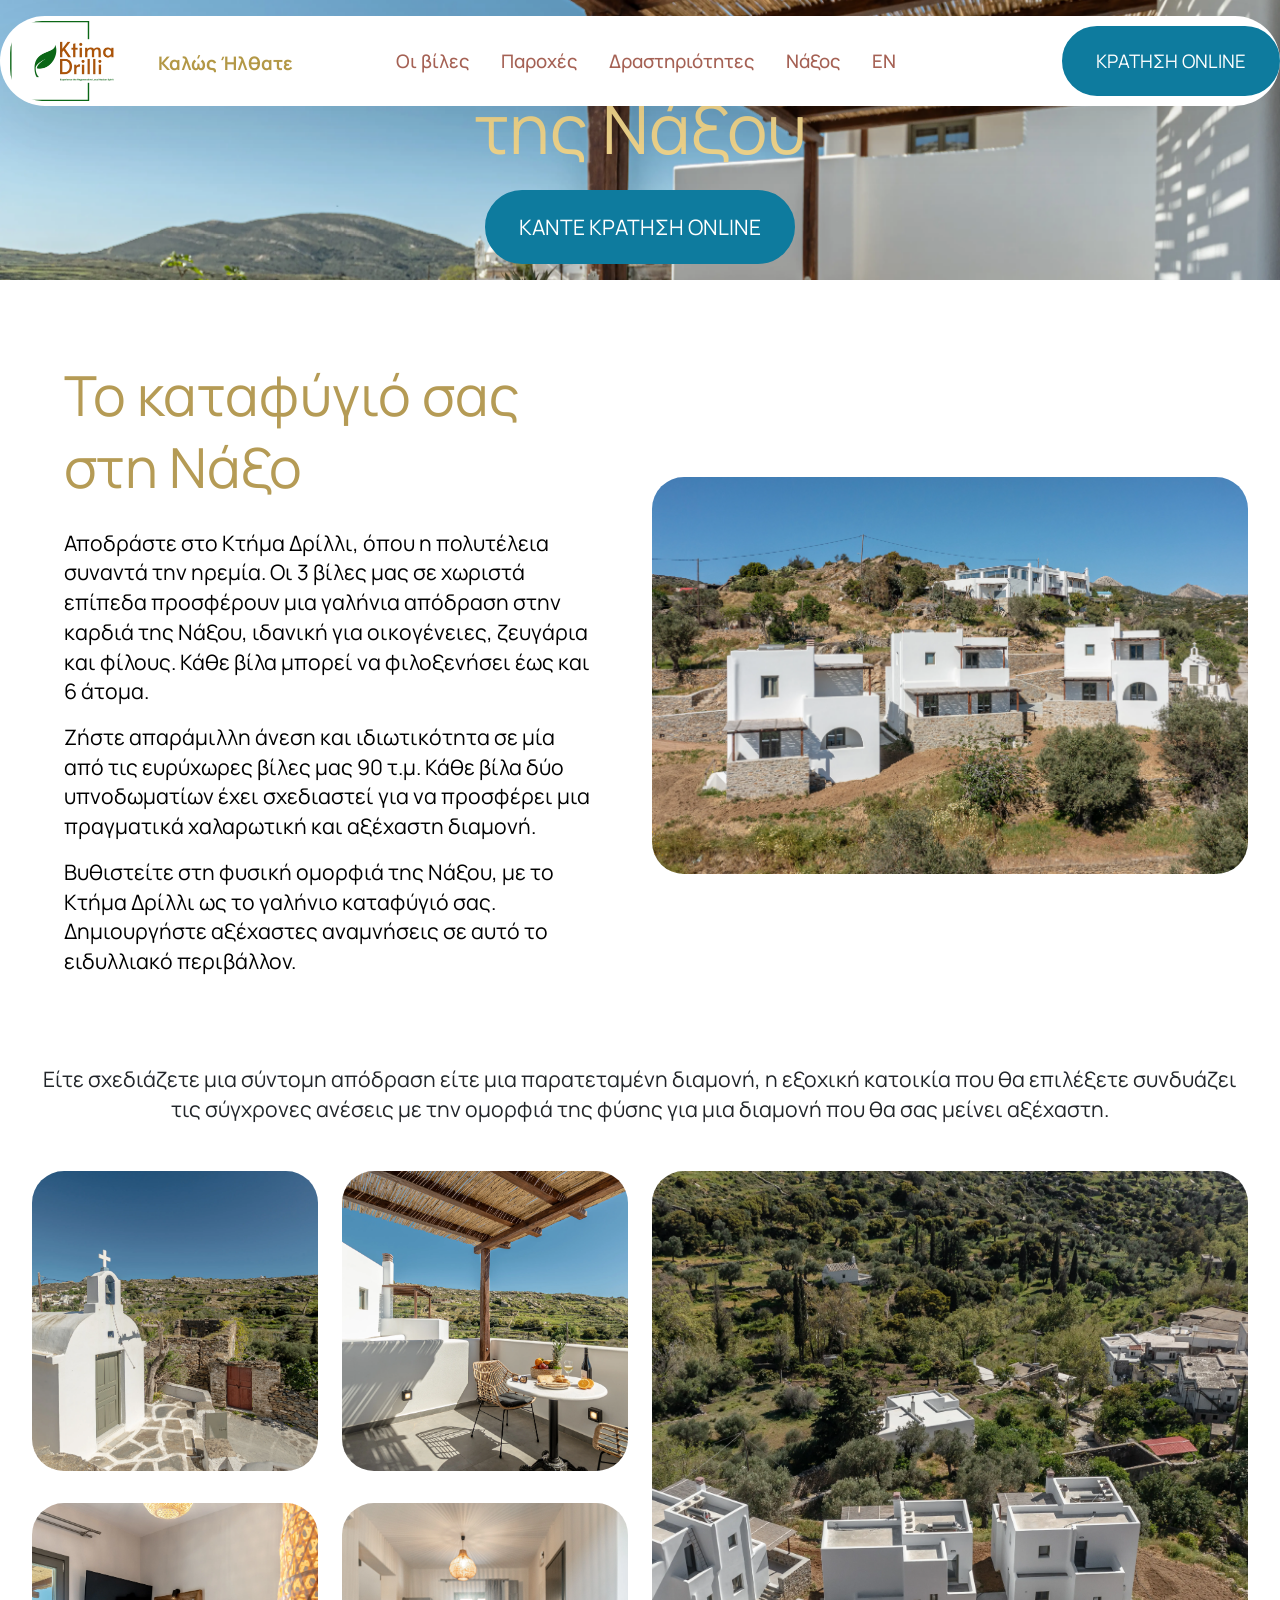
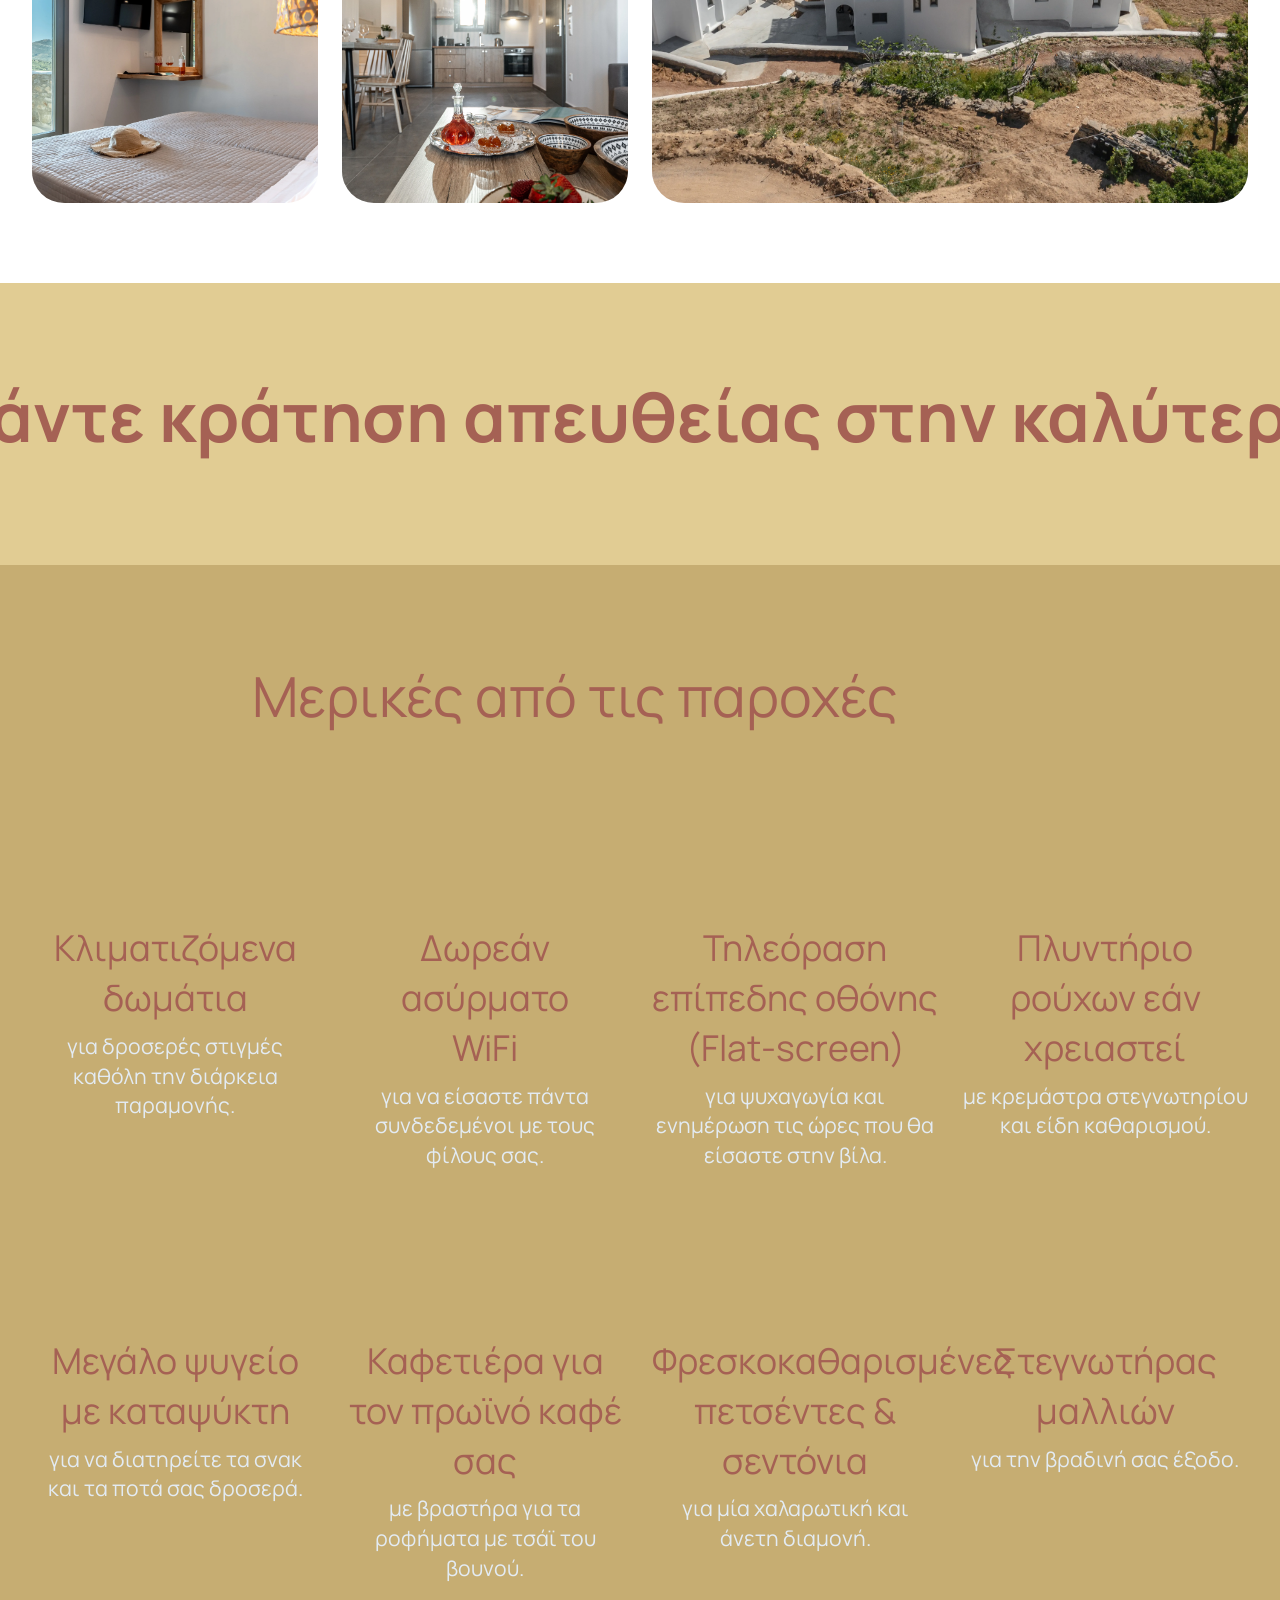
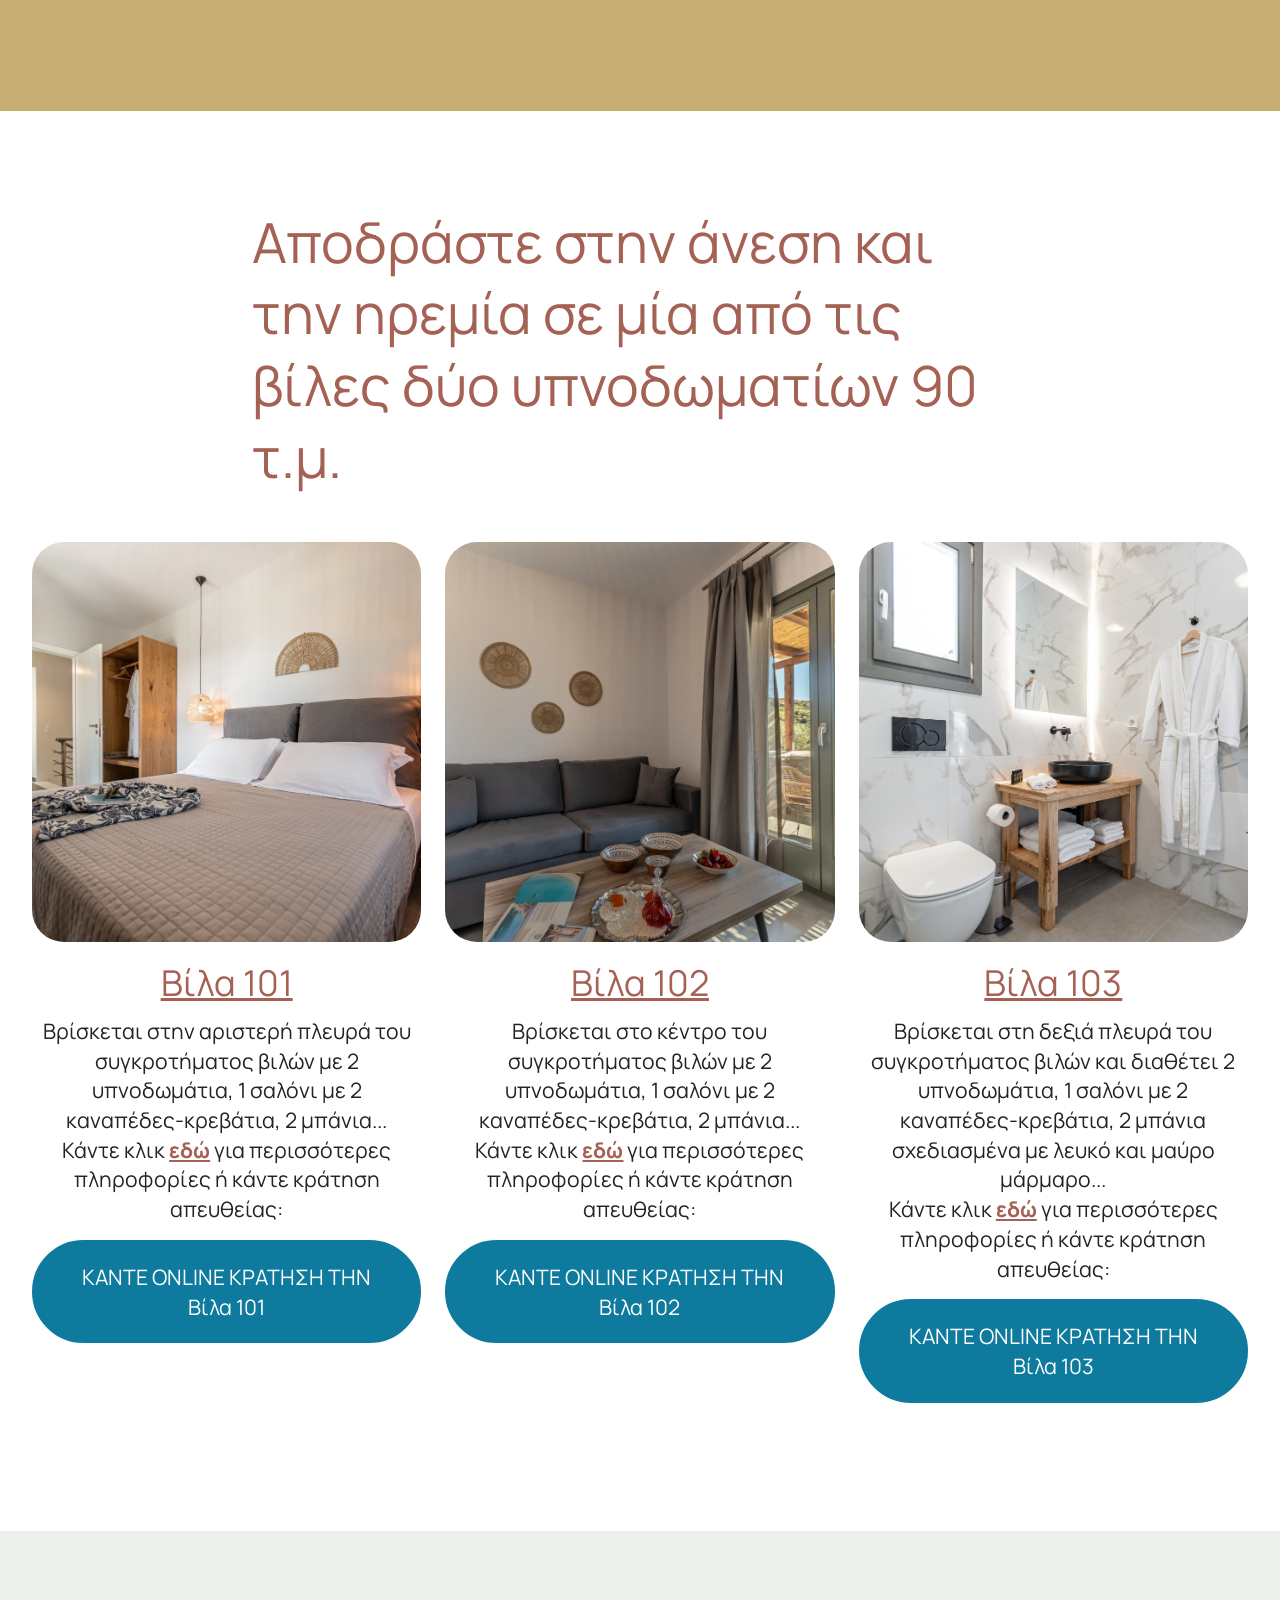
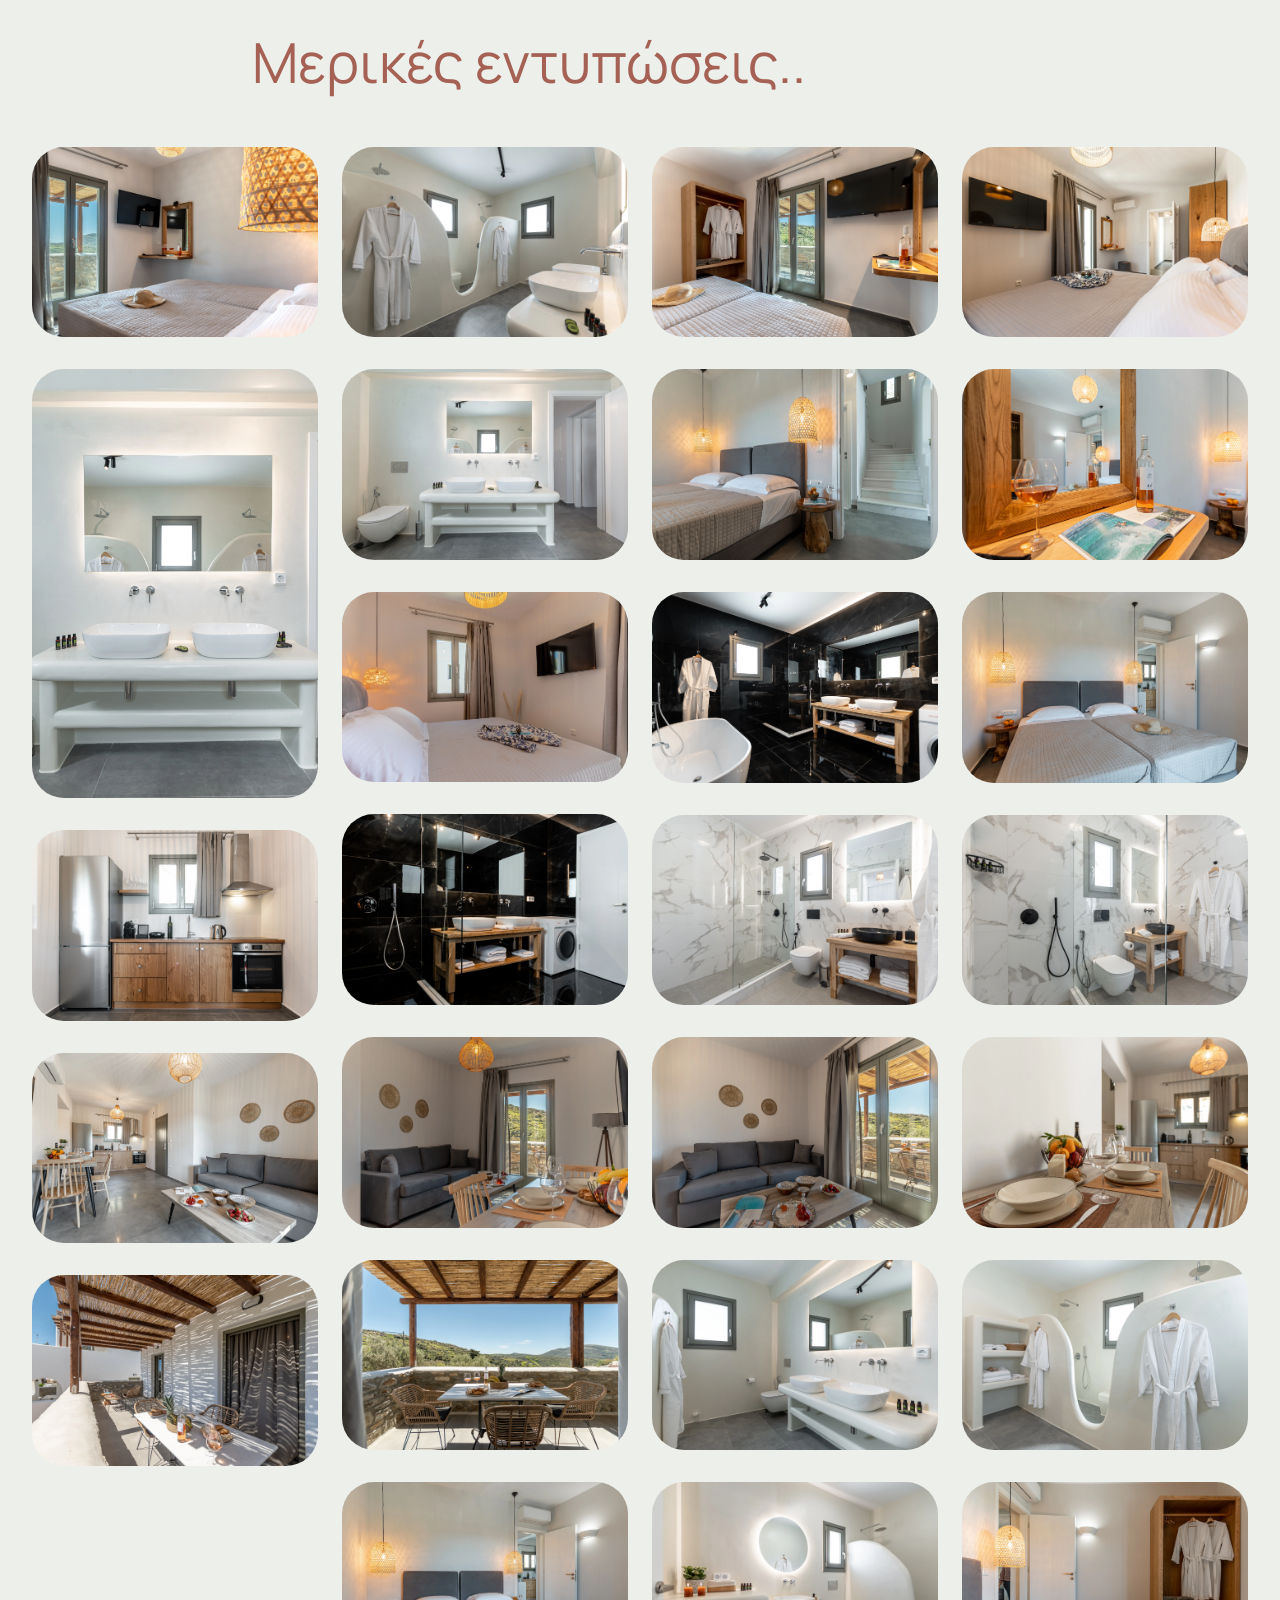
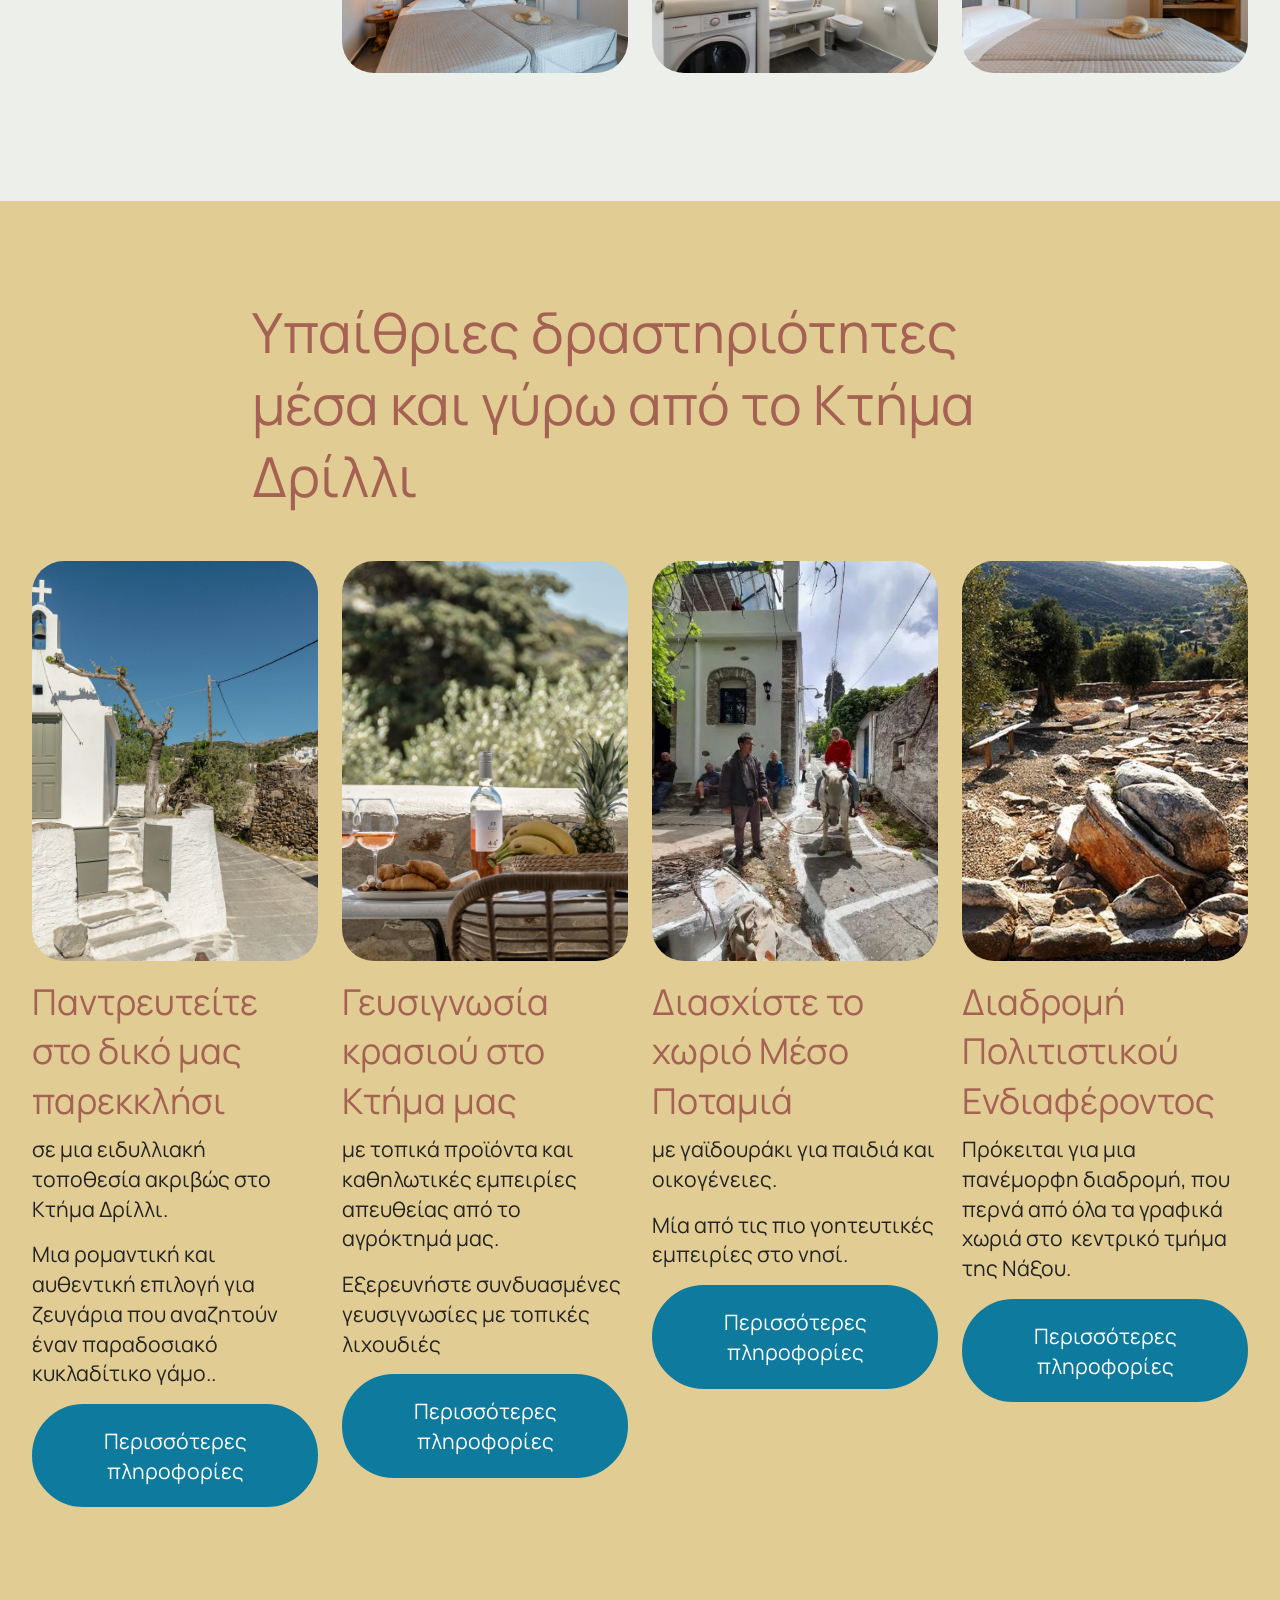
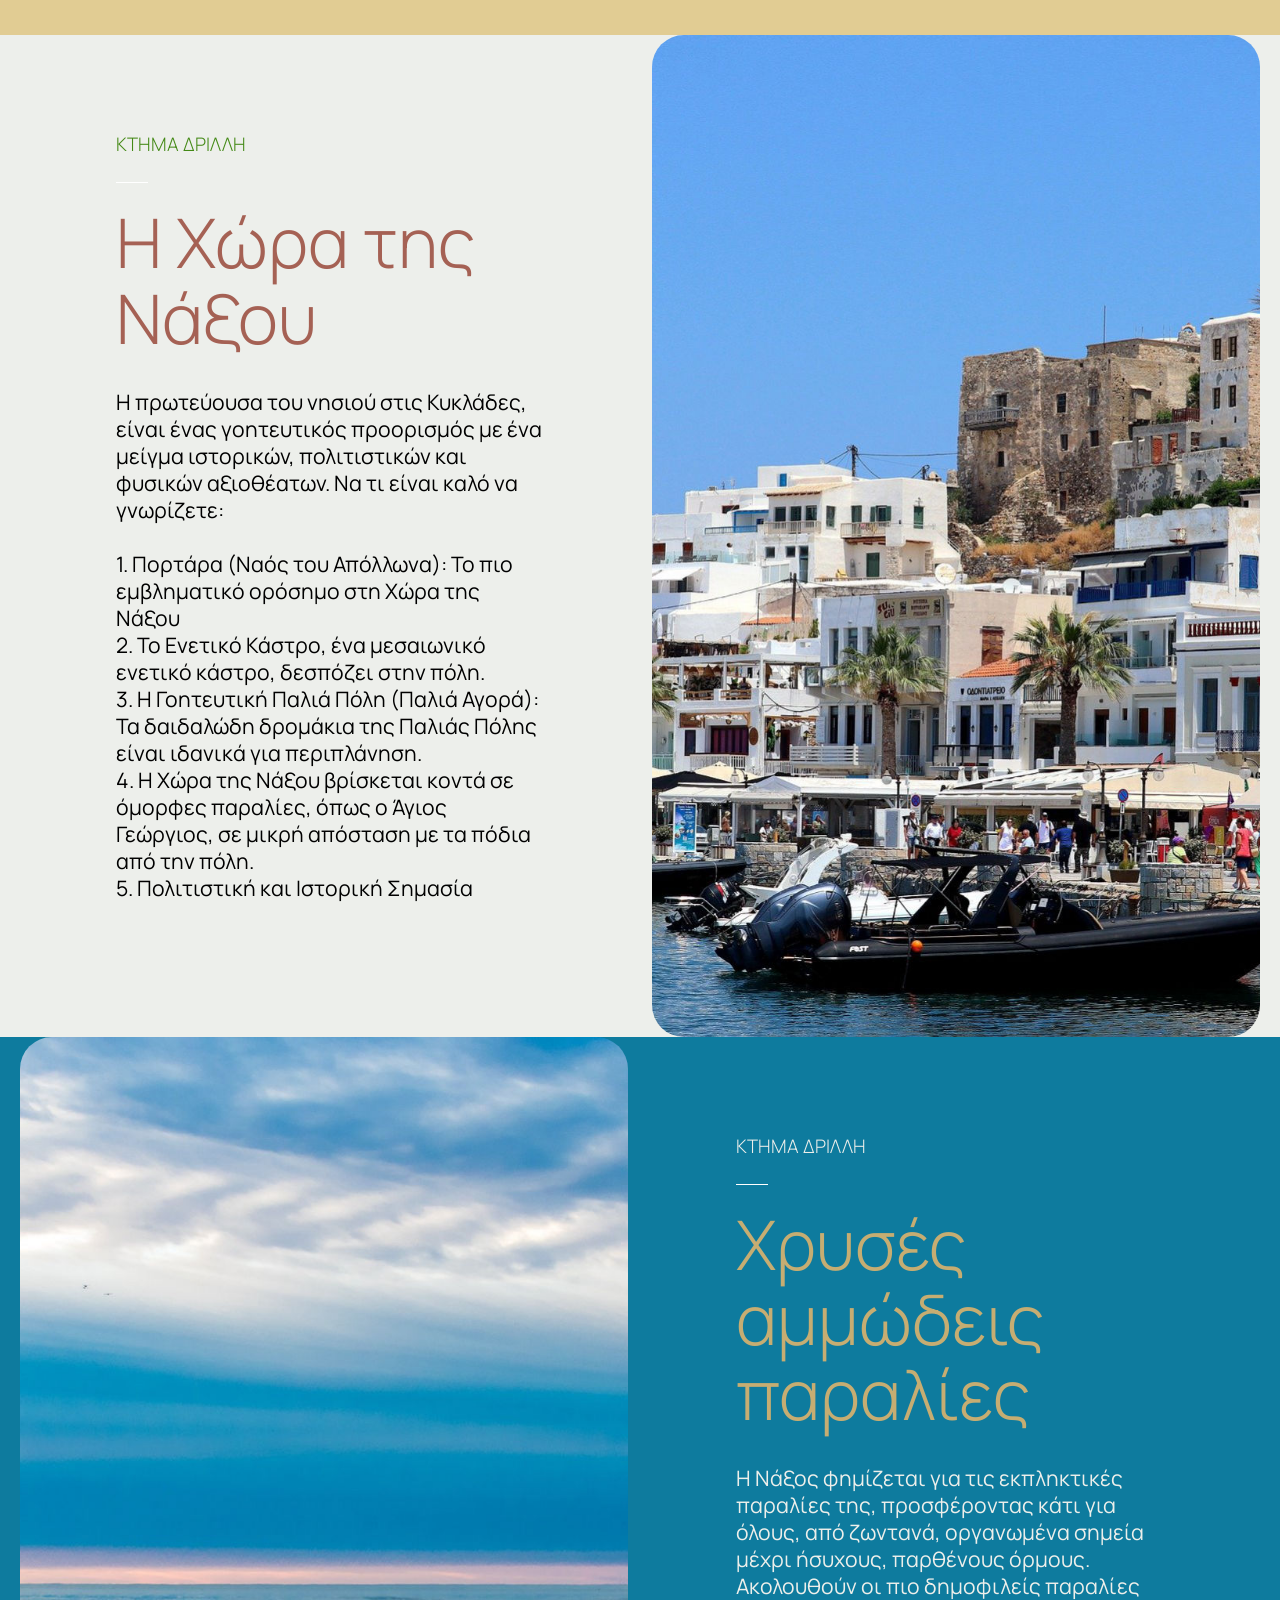
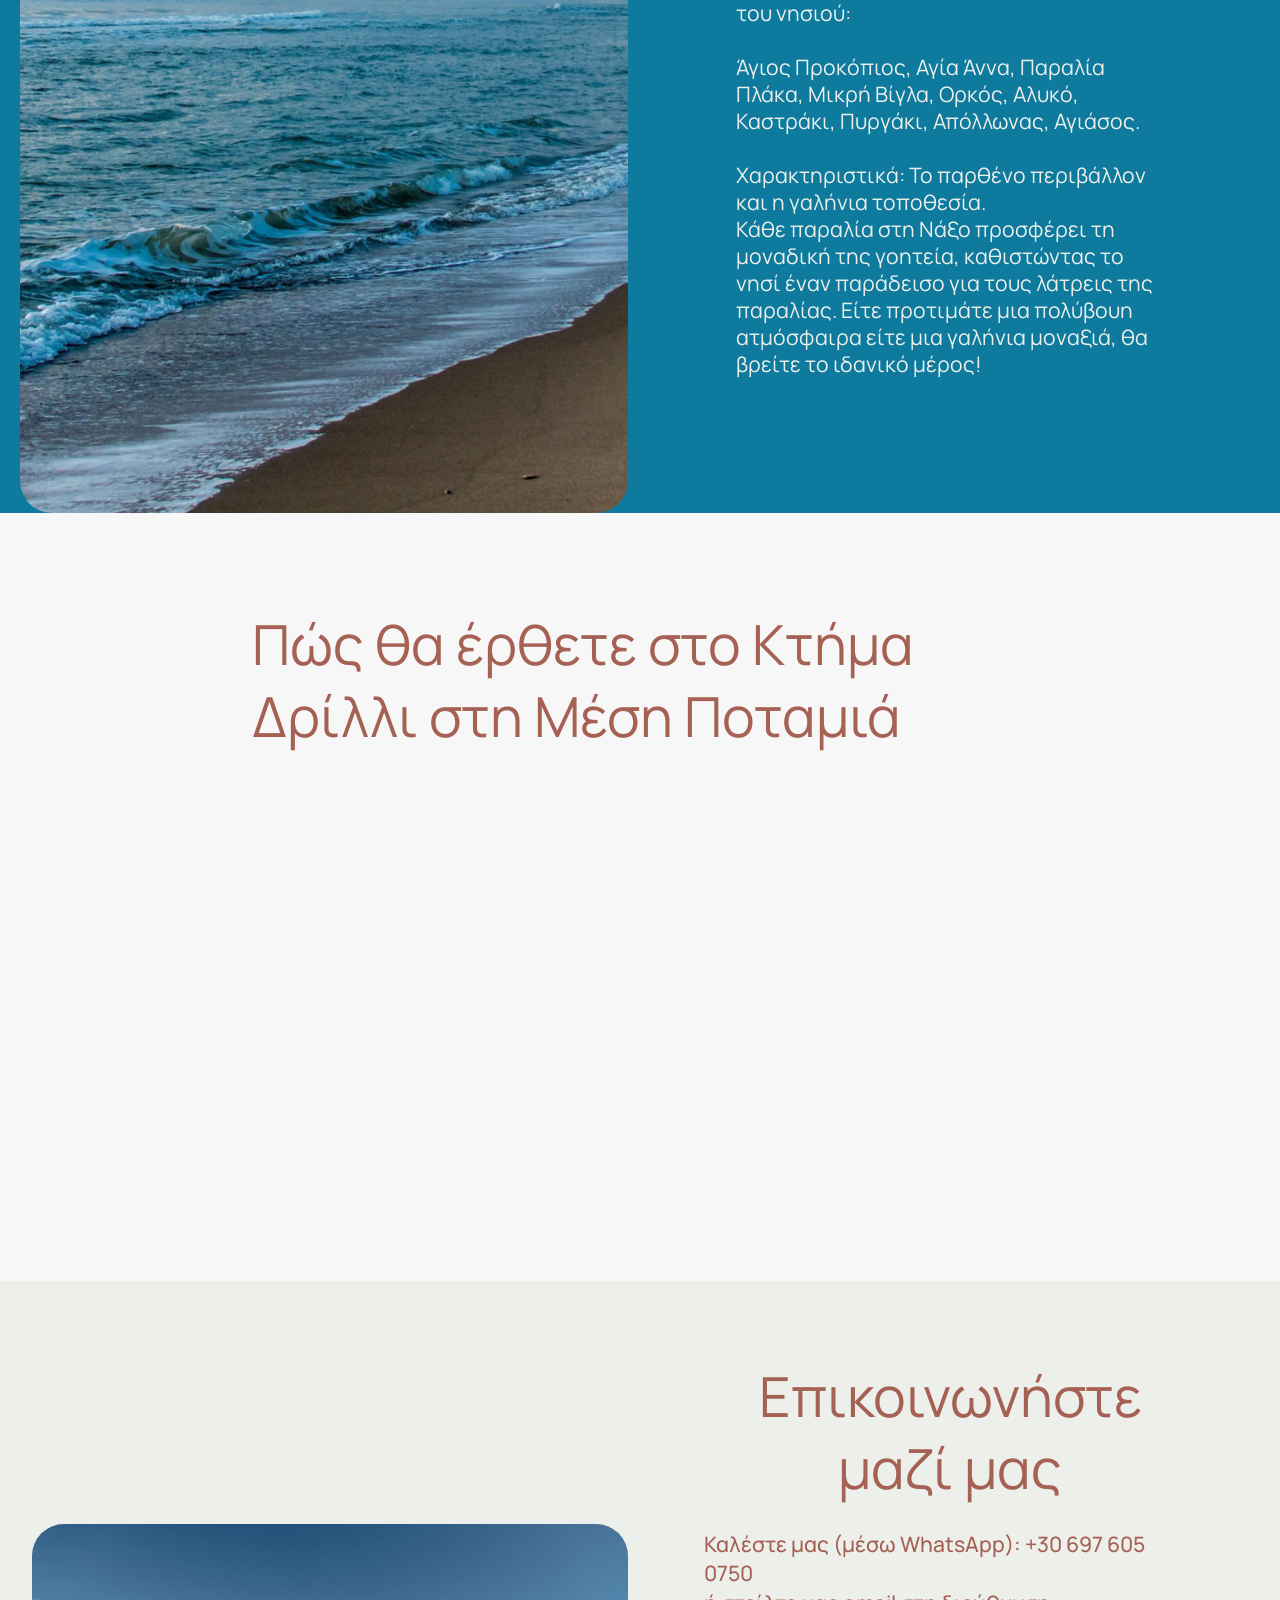
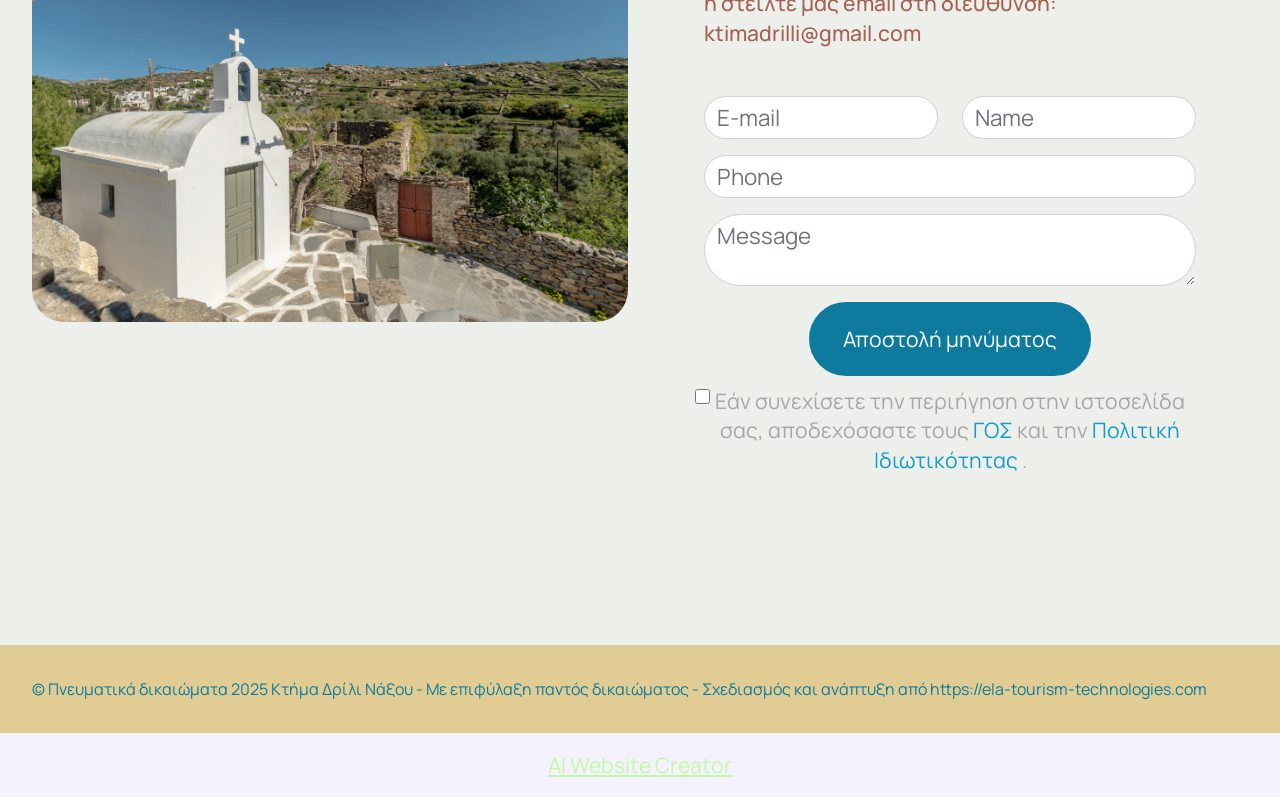
==== commit 7486a86a: "create github pages" ====
--- a/index.html
+++ b/index.html
@@ -22,7 +22,7 @@
   <link rel="stylesheet" href="assets/gallery/style.css">
   <link rel="preload" href="https://fonts.googleapis.com/css2?family=Manrope:wght@400;700&display=swap&display=swap" as="style" onload="this.onload=null;this.rel='stylesheet'">
   <noscript><link rel="stylesheet" href="https://fonts.googleapis.com/css2?family=Manrope:wght@400;700&display=swap&display=swap"></noscript>
-  <link rel="preload" as="style" href="assets/mobirise/css/mbr-additional.css?v=mp8xc2"><link rel="stylesheet" href="assets/mobirise/css/mbr-additional.css?v=mp8xc2" type="text/css">
+  <link rel="preload" as="style" href="assets/mobirise/css/mbr-additional.css?v=l8tbQJ"><link rel="stylesheet" href="assets/mobirise/css/mbr-additional.css?v=l8tbQJ" type="text/css">
 
   
   
@@ -401,8 +401,8 @@
         </div>
         <div class="row mbr-gallery mbr-masonry" data-masonry="{&quot;percentPosition&quot;: true }">
             <div class="col-12 col-md-6 col-lg-3 item gallery-image">
-                <div class="item-wrapper" data-toggle="modal" data-bs-toggle="modal" data-target="#uQft4VJBgs-modal" data-bs-target="#uQft4VJBgs-modal">
-                    <img class="w-100" src="assets/images/ktima-drilli-61.webp" alt="" data-slide-to="0" data-bs-slide-to="0" data-target="#lb-uQft4VJBgs" data-bs-target="#lb-uQft4VJBgs">
+                <div class="item-wrapper" data-toggle="modal" data-bs-toggle="modal" data-target="#uQfKzlczeY-modal" data-bs-target="#uQfKzlczeY-modal">
+                    <img class="w-100" src="assets/images/ktima-drilli-61.webp" alt="" data-slide-to="0" data-bs-slide-to="0" data-target="#lb-uQfKzlczeY" data-bs-target="#lb-uQfKzlczeY">
                     <div class="icon-wrapper">
                         <span class="mobi-mbri mobi-mbri-search mbr-iconfont mbr-iconfont-btn"></span>
                     </div>
@@ -410,8 +410,8 @@
                 
             </div>
             <div class="col-12 col-md-6 col-lg-3 item gallery-image">
-                <div class="item-wrapper" data-toggle="modal" data-bs-toggle="modal" data-target="#uQft4VJBgs-modal" data-bs-target="#uQft4VJBgs-modal">
-                    <img class="w-100" src="assets/images/ktima-drilli-116.webp" alt="" data-slide-to="1" data-bs-slide-to="1" data-target="#lb-uQft4VJBgs" data-bs-target="#lb-uQft4VJBgs">
+                <div class="item-wrapper" data-toggle="modal" data-bs-toggle="modal" data-target="#uQfKzlczeY-modal" data-bs-target="#uQfKzlczeY-modal">
+                    <img class="w-100" src="assets/images/ktima-drilli-116.webp" alt="" data-slide-to="1" data-bs-slide-to="1" data-target="#lb-uQfKzlczeY" data-bs-target="#lb-uQfKzlczeY">
                     <div class="icon-wrapper">
                         <span class="mobi-mbri mobi-mbri-search mbr-iconfont mbr-iconfont-btn"></span>
                     </div>
@@ -419,8 +419,8 @@
                 
             </div>
             <div class="col-12 col-md-6 col-lg-3 item gallery-image">
-                <div class="item-wrapper" data-toggle="modal" data-bs-toggle="modal" data-target="#uQft4VJBgs-modal" data-bs-target="#uQft4VJBgs-modal">
-                    <img class="w-100" src="assets/images/ktima-drilli-62.webp" alt="" data-slide-to="2" data-bs-slide-to="2" data-target="#lb-uQft4VJBgs" data-bs-target="#lb-uQft4VJBgs">
+                <div class="item-wrapper" data-toggle="modal" data-bs-toggle="modal" data-target="#uQfKzlczeY-modal" data-bs-target="#uQfKzlczeY-modal">
+                    <img class="w-100" src="assets/images/ktima-drilli-62.webp" alt="" data-slide-to="2" data-bs-slide-to="2" data-target="#lb-uQfKzlczeY" data-bs-target="#lb-uQfKzlczeY">
                     <div class="icon-wrapper">
                         <span class="mobi-mbri mobi-mbri-search mbr-iconfont mbr-iconfont-btn"></span>
                     </div>
@@ -428,8 +428,8 @@
                 
             </div>
             <div class="col-12 col-md-6 col-lg-3 item gallery-image">
-                <div class="item-wrapper" data-toggle="modal" data-bs-toggle="modal" data-target="#uQft4VJBgs-modal" data-bs-target="#uQft4VJBgs-modal">
-                    <img class="w-100" src="assets/images/ktima-drilli-101.webp" alt="" data-slide-to="3" data-bs-slide-to="3" data-target="#lb-uQft4VJBgs" data-bs-target="#lb-uQft4VJBgs">
+                <div class="item-wrapper" data-toggle="modal" data-bs-toggle="modal" data-target="#uQfKzlczeY-modal" data-bs-target="#uQfKzlczeY-modal">
+                    <img class="w-100" src="assets/images/ktima-drilli-101.webp" alt="" data-slide-to="3" data-bs-slide-to="3" data-target="#lb-uQfKzlczeY" data-bs-target="#lb-uQfKzlczeY">
                     <div class="icon-wrapper">
                         <span class="mobi-mbri mobi-mbri-search mbr-iconfont mbr-iconfont-btn"></span>
                     </div>
@@ -437,8 +437,8 @@
                 
             </div>
             <div class="col-12 col-md-6 col-lg-3 item gallery-image">
-                <div class="item-wrapper" data-toggle="modal" data-bs-toggle="modal" data-target="#uQft4VJBgs-modal" data-bs-target="#uQft4VJBgs-modal">
-                    <img class="w-100" src="assets/images/ktima-drilli-120.webp" alt="" data-slide-to="4" data-bs-slide-to="4" data-target="#lb-uQft4VJBgs" data-bs-target="#lb-uQft4VJBgs">
+                <div class="item-wrapper" data-toggle="modal" data-bs-toggle="modal" data-target="#uQfKzlczeY-modal" data-bs-target="#uQfKzlczeY-modal">
+                    <img class="w-100" src="assets/images/ktima-drilli-120.webp" alt="" data-slide-to="4" data-bs-slide-to="4" data-target="#lb-uQfKzlczeY" data-bs-target="#lb-uQfKzlczeY">
                     <div class="icon-wrapper">
                         <span class="mobi-mbri mobi-mbri-search mbr-iconfont mbr-iconfont-btn"></span>
                     </div>
@@ -446,8 +446,8 @@
                 
             </div>
             <div class="col-12 col-md-6 col-lg-3 item gallery-image">
-                <div class="item-wrapper" data-toggle="modal" data-bs-toggle="modal" data-target="#uQft4VJBgs-modal" data-bs-target="#uQft4VJBgs-modal">
-                    <img class="w-100" src="assets/images/ktima-drilli-119.webp" alt="" data-slide-to="5" data-bs-slide-to="5" data-target="#lb-uQft4VJBgs" data-bs-target="#lb-uQft4VJBgs">
+                <div class="item-wrapper" data-toggle="modal" data-bs-toggle="modal" data-target="#uQfKzlczeY-modal" data-bs-target="#uQfKzlczeY-modal">
+                    <img class="w-100" src="assets/images/ktima-drilli-119.webp" alt="" data-slide-to="5" data-bs-slide-to="5" data-target="#lb-uQfKzlczeY" data-bs-target="#lb-uQfKzlczeY">
                     <div class="icon-wrapper">
                         <span class="mobi-mbri mobi-mbri-search mbr-iconfont mbr-iconfont-btn"></span>
                     </div>
@@ -455,173 +455,173 @@
                 
             </div>
             <div class="col-12 col-md-6 col-lg-3 item gallery-image">
-                <div class="item-wrapper" data-toggle="modal" data-bs-toggle="modal" data-target="#uQft4VJBgs-modal" data-bs-target="#uQft4VJBgs-modal">
-                    <img class="w-100" src="assets/images/ktima-drilli-66.webp" alt="" data-slide-to="6" data-bs-slide-to="6" data-target="#lb-uQft4VJBgs" data-bs-target="#lb-uQft4VJBgs">
-                    <div class="icon-wrapper">
-                        <span class="mobi-mbri mobi-mbri-search mbr-iconfont mbr-iconfont-btn"></span>
-                    </div>
-                </div>
-                
-            </div><div class="col-12 col-md-6 col-lg-3 item gallery-image">
-                <div class="item-wrapper" data-toggle="modal" data-bs-toggle="modal" data-target="#uQft4VJBgs-modal" data-bs-target="#uQft4VJBgs-modal">
-                    <img class="w-100" src="assets/images/ktima-drilli-69.webp" alt="" data-slide-to="7" data-bs-slide-to="7" data-target="#lb-uQft4VJBgs" data-bs-target="#lb-uQft4VJBgs">
-                    <div class="icon-wrapper">
-                        <span class="mobi-mbri mobi-mbri-search mbr-iconfont mbr-iconfont-btn"></span>
-                    </div>
-                </div>
-                
-            </div><div class="col-12 col-md-6 col-lg-3 item gallery-image">
-                <div class="item-wrapper" data-toggle="modal" data-bs-toggle="modal" data-target="#uQft4VJBgs-modal" data-bs-target="#uQft4VJBgs-modal">
-                    <img class="w-100" src="assets/images/ktima-drilli-68.webp" alt="" data-slide-to="8" data-bs-slide-to="8" data-target="#lb-uQft4VJBgs" data-bs-target="#lb-uQft4VJBgs">
-                    <div class="icon-wrapper">
-                        <span class="mobi-mbri mobi-mbri-search mbr-iconfont mbr-iconfont-btn"></span>
-                    </div>
-                </div>
-                
-            </div><div class="col-12 col-md-6 col-lg-3 item gallery-image">
-                <div class="item-wrapper" data-toggle="modal" data-bs-toggle="modal" data-target="#uQft4VJBgs-modal" data-bs-target="#uQft4VJBgs-modal">
-                    <img class="w-100" src="assets/images/ktima-drilli-85.webp" alt="" data-slide-to="9" data-bs-slide-to="9" data-target="#lb-uQft4VJBgs" data-bs-target="#lb-uQft4VJBgs">
-                    <div class="icon-wrapper">
-                        <span class="mobi-mbri mobi-mbri-search mbr-iconfont mbr-iconfont-btn"></span>
-                    </div>
-                </div>
-                
-            </div><div class="col-12 col-md-6 col-lg-3 item gallery-image">
-                <div class="item-wrapper" data-toggle="modal" data-bs-toggle="modal" data-target="#uQft4VJBgs-modal" data-bs-target="#uQft4VJBgs-modal">
-                    <img class="w-100" src="assets/images/ktima-drilli-136.webp" alt="" data-slide-to="10" data-bs-slide-to="10" data-target="#lb-uQft4VJBgs" data-bs-target="#lb-uQft4VJBgs">
-                    <div class="icon-wrapper">
-                        <span class="mobi-mbri mobi-mbri-search mbr-iconfont mbr-iconfont-btn"></span>
-                    </div>
-                </div>
-                
-            </div><div class="col-12 col-md-6 col-lg-3 item gallery-image">
-                <div class="item-wrapper" data-toggle="modal" data-bs-toggle="modal" data-target="#uQft4VJBgs-modal" data-bs-target="#uQft4VJBgs-modal">
-                    <img class="w-100" src="assets/images/ktima-drilli-141.webp" alt="" data-slide-to="11" data-bs-slide-to="11" data-target="#lb-uQft4VJBgs" data-bs-target="#lb-uQft4VJBgs">
-                    <div class="icon-wrapper">
-                        <span class="mobi-mbri mobi-mbri-search mbr-iconfont mbr-iconfont-btn"></span>
-                    </div>
-                </div>
-                
-            </div><div class="col-12 col-md-6 col-lg-3 item gallery-image">
-                <div class="item-wrapper" data-toggle="modal" data-bs-toggle="modal" data-target="#uQft4VJBgs-modal" data-bs-target="#uQft4VJBgs-modal">
-                    <img class="w-100" src="assets/images/ktima-drilli-131.webp" alt="" data-slide-to="12" data-bs-slide-to="12" data-target="#lb-uQft4VJBgs" data-bs-target="#lb-uQft4VJBgs">
-                    <div class="icon-wrapper">
-                        <span class="mobi-mbri mobi-mbri-search mbr-iconfont mbr-iconfont-btn"></span>
-                    </div>
-                </div>
-                
-            </div><div class="col-12 col-md-6 col-lg-3 item gallery-image">
-                <div class="item-wrapper" data-toggle="modal" data-bs-toggle="modal" data-target="#uQft4VJBgs-modal" data-bs-target="#uQft4VJBgs-modal">
-                    <img class="w-100" src="assets/images/ktima-drilli-128.webp" alt="" data-slide-to="13" data-bs-slide-to="13" data-target="#lb-uQft4VJBgs" data-bs-target="#lb-uQft4VJBgs">
-                    <div class="icon-wrapper">
-                        <span class="mobi-mbri mobi-mbri-search mbr-iconfont mbr-iconfont-btn"></span>
-                    </div>
-                </div>
-                
-            </div><div class="col-12 col-md-6 col-lg-3 item gallery-image">
-                <div class="item-wrapper" data-toggle="modal" data-bs-toggle="modal" data-target="#uQft4VJBgs-modal" data-bs-target="#uQft4VJBgs-modal">
-                    <img class="w-100" src="assets/images/ktima-drilli-22.webp" alt="" data-slide-to="14" data-bs-slide-to="14" data-target="#lb-uQft4VJBgs" data-bs-target="#lb-uQft4VJBgs">
-                    <div class="icon-wrapper">
-                        <span class="mobi-mbri mobi-mbri-search mbr-iconfont mbr-iconfont-btn"></span>
-                    </div>
-                </div>
-                
-            </div><div class="col-12 col-md-6 col-lg-3 item gallery-image">
-                <div class="item-wrapper" data-toggle="modal" data-bs-toggle="modal" data-target="#uQft4VJBgs-modal" data-bs-target="#uQft4VJBgs-modal">
-                    <img class="w-100" src="assets/images/ktima-drilli-17.webp" alt="" data-slide-to="15" data-bs-slide-to="15" data-target="#lb-uQft4VJBgs" data-bs-target="#lb-uQft4VJBgs">
-                    <div class="icon-wrapper">
-                        <span class="mobi-mbri mobi-mbri-search mbr-iconfont mbr-iconfont-btn"></span>
-                    </div>
-                </div>
-                
-            </div><div class="col-12 col-md-6 col-lg-3 item gallery-image">
-                <div class="item-wrapper" data-toggle="modal" data-bs-toggle="modal" data-target="#uQft4VJBgs-modal" data-bs-target="#uQft4VJBgs-modal">
-                    <img class="w-100" src="assets/images/ktima-drilli-20.webp" alt="" data-slide-to="16" data-bs-slide-to="16" data-target="#lb-uQft4VJBgs" data-bs-target="#lb-uQft4VJBgs">
-                    <div class="icon-wrapper">
-                        <span class="mobi-mbri mobi-mbri-search mbr-iconfont mbr-iconfont-btn"></span>
-                    </div>
-                </div>
-                
-            </div><div class="col-12 col-md-6 col-lg-3 item gallery-image">
-                <div class="item-wrapper" data-toggle="modal" data-bs-toggle="modal" data-target="#uQft4VJBgs-modal" data-bs-target="#uQft4VJBgs-modal">
-                    <img class="w-100" src="assets/images/ktima-drilli-16.webp" alt="" data-slide-to="17" data-bs-slide-to="17" data-target="#lb-uQft4VJBgs" data-bs-target="#lb-uQft4VJBgs">
-                    <div class="icon-wrapper">
-                        <span class="mobi-mbri mobi-mbri-search mbr-iconfont mbr-iconfont-btn"></span>
-                    </div>
-                </div>
-                
-            </div><div class="col-12 col-md-6 col-lg-3 item gallery-image">
-                <div class="item-wrapper" data-toggle="modal" data-bs-toggle="modal" data-target="#uQft4VJBgs-modal" data-bs-target="#uQft4VJBgs-modal">
-                    <img class="w-100" src="assets/images/ktima-drilli-31.webp" alt="" data-slide-to="18" data-bs-slide-to="18" data-target="#lb-uQft4VJBgs" data-bs-target="#lb-uQft4VJBgs">
-                    <div class="icon-wrapper">
-                        <span class="mobi-mbri mobi-mbri-search mbr-iconfont mbr-iconfont-btn"></span>
-                    </div>
-                </div>
-                
-            </div><div class="col-12 col-md-6 col-lg-3 item gallery-image">
-                <div class="item-wrapper" data-toggle="modal" data-bs-toggle="modal" data-target="#uQft4VJBgs-modal" data-bs-target="#uQft4VJBgs-modal">
-                    <img class="w-100" src="assets/images/ktima-drilli-36.webp" alt="" data-slide-to="19" data-bs-slide-to="19" data-target="#lb-uQft4VJBgs" data-bs-target="#lb-uQft4VJBgs">
-                    <div class="icon-wrapper">
-                        <span class="mobi-mbri mobi-mbri-search mbr-iconfont mbr-iconfont-btn"></span>
-                    </div>
-                </div>
-                
-            </div><div class="col-12 col-md-6 col-lg-3 item gallery-image">
-                <div class="item-wrapper" data-toggle="modal" data-bs-toggle="modal" data-target="#uQft4VJBgs-modal" data-bs-target="#uQft4VJBgs-modal">
-                    <img class="w-100" src="assets/images/ktima-drilli-125.webp" alt="" data-slide-to="20" data-bs-slide-to="20" data-target="#lb-uQft4VJBgs" data-bs-target="#lb-uQft4VJBgs">
-                    <div class="icon-wrapper">
-                        <span class="mobi-mbri mobi-mbri-search mbr-iconfont mbr-iconfont-btn"></span>
-                    </div>
-                </div>
-                
-            </div><div class="col-12 col-md-6 col-lg-3 item gallery-image">
-                <div class="item-wrapper" data-toggle="modal" data-bs-toggle="modal" data-target="#uQft4VJBgs-modal" data-bs-target="#uQft4VJBgs-modal">
-                    <img class="w-100" src="assets/images/ktima-drilli-118.webp" alt="" data-slide-to="21" data-bs-slide-to="21" data-target="#lb-uQft4VJBgs" data-bs-target="#lb-uQft4VJBgs">
-                    <div class="icon-wrapper">
-                        <span class="mobi-mbri mobi-mbri-search mbr-iconfont mbr-iconfont-btn"></span>
-                    </div>
-                </div>
-                
-            </div><div class="col-12 col-md-6 col-lg-3 item gallery-image">
-                <div class="item-wrapper" data-toggle="modal" data-bs-toggle="modal" data-target="#uQft4VJBgs-modal" data-bs-target="#uQft4VJBgs-modal">
-                    <img class="w-100" src="assets/images/ktima-drilli-42.webp" alt="" data-slide-to="22" data-bs-slide-to="22" data-target="#lb-uQft4VJBgs" data-bs-target="#lb-uQft4VJBgs">
-                    <div class="icon-wrapper">
-                        <span class="mobi-mbri mobi-mbri-search mbr-iconfont mbr-iconfont-btn"></span>
-                    </div>
-                </div>
-                
-            </div><div class="col-12 col-md-6 col-lg-3 item gallery-image">
-                <div class="item-wrapper" data-toggle="modal" data-bs-toggle="modal" data-target="#uQft4VJBgs-modal" data-bs-target="#uQft4VJBgs-modal">
-                    <img class="w-100" src="assets/images/ktima-drilli-68.webp" alt="" data-slide-to="23" data-bs-slide-to="23" data-target="#lb-uQft4VJBgs" data-bs-target="#lb-uQft4VJBgs">
-                    <div class="icon-wrapper">
-                        <span class="mobi-mbri mobi-mbri-search mbr-iconfont mbr-iconfont-btn"></span>
-                    </div>
-                </div>
-                
-            </div><div class="col-12 col-md-6 col-lg-3 item gallery-image">
-                <div class="item-wrapper" data-toggle="modal" data-bs-toggle="modal" data-target="#uQft4VJBgs-modal" data-bs-target="#uQft4VJBgs-modal">
-                    <img class="w-100" src="assets/images/ktima-drilli-72.webp" alt="" data-slide-to="24" data-bs-slide-to="24" data-target="#lb-uQft4VJBgs" data-bs-target="#lb-uQft4VJBgs">
-                    <div class="icon-wrapper">
-                        <span class="mobi-mbri mobi-mbri-search mbr-iconfont mbr-iconfont-btn"></span>
-                    </div>
-                </div>
-                
-            </div><div class="col-12 col-md-6 col-lg-3 item gallery-image">
-                <div class="item-wrapper" data-toggle="modal" data-bs-toggle="modal" data-target="#uQft4VJBgs-modal" data-bs-target="#uQft4VJBgs-modal">
-                    <img class="w-100" src="assets/images/ktima-drilli-76.webp" alt="" data-slide-to="25" data-bs-slide-to="25" data-target="#lb-uQft4VJBgs" data-bs-target="#lb-uQft4VJBgs">
-                    <div class="icon-wrapper">
-                        <span class="mobi-mbri mobi-mbri-search mbr-iconfont mbr-iconfont-btn"></span>
-                    </div>
-                </div>
-                
-            </div>
-        </div>
-
-        <div class="modal mbr-slider" tabindex="-1" role="dialog" aria-hidden="true" id="uQft4VJBgs-modal">
+                <div class="item-wrapper" data-toggle="modal" data-bs-toggle="modal" data-target="#uQfKzlczeY-modal" data-bs-target="#uQfKzlczeY-modal">
+                    <img class="w-100" src="assets/images/ktima-drilli-66.webp" alt="" data-slide-to="6" data-bs-slide-to="6" data-target="#lb-uQfKzlczeY" data-bs-target="#lb-uQfKzlczeY">
+                    <div class="icon-wrapper">
+                        <span class="mobi-mbri mobi-mbri-search mbr-iconfont mbr-iconfont-btn"></span>
+                    </div>
+                </div>
+                
+            </div><div class="col-12 col-md-6 col-lg-3 item gallery-image">
+                <div class="item-wrapper" data-toggle="modal" data-bs-toggle="modal" data-target="#uQfKzlczeY-modal" data-bs-target="#uQfKzlczeY-modal">
+                    <img class="w-100" src="assets/images/ktima-drilli-69.webp" alt="" data-slide-to="7" data-bs-slide-to="7" data-target="#lb-uQfKzlczeY" data-bs-target="#lb-uQfKzlczeY">
+                    <div class="icon-wrapper">
+                        <span class="mobi-mbri mobi-mbri-search mbr-iconfont mbr-iconfont-btn"></span>
+                    </div>
+                </div>
+                
+            </div><div class="col-12 col-md-6 col-lg-3 item gallery-image">
+                <div class="item-wrapper" data-toggle="modal" data-bs-toggle="modal" data-target="#uQfKzlczeY-modal" data-bs-target="#uQfKzlczeY-modal">
+                    <img class="w-100" src="assets/images/ktima-drilli-68.webp" alt="" data-slide-to="8" data-bs-slide-to="8" data-target="#lb-uQfKzlczeY" data-bs-target="#lb-uQfKzlczeY">
+                    <div class="icon-wrapper">
+                        <span class="mobi-mbri mobi-mbri-search mbr-iconfont mbr-iconfont-btn"></span>
+                    </div>
+                </div>
+                
+            </div><div class="col-12 col-md-6 col-lg-3 item gallery-image">
+                <div class="item-wrapper" data-toggle="modal" data-bs-toggle="modal" data-target="#uQfKzlczeY-modal" data-bs-target="#uQfKzlczeY-modal">
+                    <img class="w-100" src="assets/images/ktima-drilli-85.webp" alt="" data-slide-to="9" data-bs-slide-to="9" data-target="#lb-uQfKzlczeY" data-bs-target="#lb-uQfKzlczeY">
+                    <div class="icon-wrapper">
+                        <span class="mobi-mbri mobi-mbri-search mbr-iconfont mbr-iconfont-btn"></span>
+                    </div>
+                </div>
+                
+            </div><div class="col-12 col-md-6 col-lg-3 item gallery-image">
+                <div class="item-wrapper" data-toggle="modal" data-bs-toggle="modal" data-target="#uQfKzlczeY-modal" data-bs-target="#uQfKzlczeY-modal">
+                    <img class="w-100" src="assets/images/ktima-drilli-136.webp" alt="" data-slide-to="10" data-bs-slide-to="10" data-target="#lb-uQfKzlczeY" data-bs-target="#lb-uQfKzlczeY">
+                    <div class="icon-wrapper">
+                        <span class="mobi-mbri mobi-mbri-search mbr-iconfont mbr-iconfont-btn"></span>
+                    </div>
+                </div>
+                
+            </div><div class="col-12 col-md-6 col-lg-3 item gallery-image">
+                <div class="item-wrapper" data-toggle="modal" data-bs-toggle="modal" data-target="#uQfKzlczeY-modal" data-bs-target="#uQfKzlczeY-modal">
+                    <img class="w-100" src="assets/images/ktima-drilli-141.webp" alt="" data-slide-to="11" data-bs-slide-to="11" data-target="#lb-uQfKzlczeY" data-bs-target="#lb-uQfKzlczeY">
+                    <div class="icon-wrapper">
+                        <span class="mobi-mbri mobi-mbri-search mbr-iconfont mbr-iconfont-btn"></span>
+                    </div>
+                </div>
+                
+            </div><div class="col-12 col-md-6 col-lg-3 item gallery-image">
+                <div class="item-wrapper" data-toggle="modal" data-bs-toggle="modal" data-target="#uQfKzlczeY-modal" data-bs-target="#uQfKzlczeY-modal">
+                    <img class="w-100" src="assets/images/ktima-drilli-131.webp" alt="" data-slide-to="12" data-bs-slide-to="12" data-target="#lb-uQfKzlczeY" data-bs-target="#lb-uQfKzlczeY">
+                    <div class="icon-wrapper">
+                        <span class="mobi-mbri mobi-mbri-search mbr-iconfont mbr-iconfont-btn"></span>
+                    </div>
+                </div>
+                
+            </div><div class="col-12 col-md-6 col-lg-3 item gallery-image">
+                <div class="item-wrapper" data-toggle="modal" data-bs-toggle="modal" data-target="#uQfKzlczeY-modal" data-bs-target="#uQfKzlczeY-modal">
+                    <img class="w-100" src="assets/images/ktima-drilli-128.webp" alt="" data-slide-to="13" data-bs-slide-to="13" data-target="#lb-uQfKzlczeY" data-bs-target="#lb-uQfKzlczeY">
+                    <div class="icon-wrapper">
+                        <span class="mobi-mbri mobi-mbri-search mbr-iconfont mbr-iconfont-btn"></span>
+                    </div>
+                </div>
+                
+            </div><div class="col-12 col-md-6 col-lg-3 item gallery-image">
+                <div class="item-wrapper" data-toggle="modal" data-bs-toggle="modal" data-target="#uQfKzlczeY-modal" data-bs-target="#uQfKzlczeY-modal">
+                    <img class="w-100" src="assets/images/ktima-drilli-22.webp" alt="" data-slide-to="14" data-bs-slide-to="14" data-target="#lb-uQfKzlczeY" data-bs-target="#lb-uQfKzlczeY">
+                    <div class="icon-wrapper">
+                        <span class="mobi-mbri mobi-mbri-search mbr-iconfont mbr-iconfont-btn"></span>
+                    </div>
+                </div>
+                
+            </div><div class="col-12 col-md-6 col-lg-3 item gallery-image">
+                <div class="item-wrapper" data-toggle="modal" data-bs-toggle="modal" data-target="#uQfKzlczeY-modal" data-bs-target="#uQfKzlczeY-modal">
+                    <img class="w-100" src="assets/images/ktima-drilli-17.webp" alt="" data-slide-to="15" data-bs-slide-to="15" data-target="#lb-uQfKzlczeY" data-bs-target="#lb-uQfKzlczeY">
+                    <div class="icon-wrapper">
+                        <span class="mobi-mbri mobi-mbri-search mbr-iconfont mbr-iconfont-btn"></span>
+                    </div>
+                </div>
+                
+            </div><div class="col-12 col-md-6 col-lg-3 item gallery-image">
+                <div class="item-wrapper" data-toggle="modal" data-bs-toggle="modal" data-target="#uQfKzlczeY-modal" data-bs-target="#uQfKzlczeY-modal">
+                    <img class="w-100" src="assets/images/ktima-drilli-20.webp" alt="" data-slide-to="16" data-bs-slide-to="16" data-target="#lb-uQfKzlczeY" data-bs-target="#lb-uQfKzlczeY">
+                    <div class="icon-wrapper">
+                        <span class="mobi-mbri mobi-mbri-search mbr-iconfont mbr-iconfont-btn"></span>
+                    </div>
+                </div>
+                
+            </div><div class="col-12 col-md-6 col-lg-3 item gallery-image">
+                <div class="item-wrapper" data-toggle="modal" data-bs-toggle="modal" data-target="#uQfKzlczeY-modal" data-bs-target="#uQfKzlczeY-modal">
+                    <img class="w-100" src="assets/images/ktima-drilli-16.webp" alt="" data-slide-to="17" data-bs-slide-to="17" data-target="#lb-uQfKzlczeY" data-bs-target="#lb-uQfKzlczeY">
+                    <div class="icon-wrapper">
+                        <span class="mobi-mbri mobi-mbri-search mbr-iconfont mbr-iconfont-btn"></span>
+                    </div>
+                </div>
+                
+            </div><div class="col-12 col-md-6 col-lg-3 item gallery-image">
+                <div class="item-wrapper" data-toggle="modal" data-bs-toggle="modal" data-target="#uQfKzlczeY-modal" data-bs-target="#uQfKzlczeY-modal">
+                    <img class="w-100" src="assets/images/ktima-drilli-31.webp" alt="" data-slide-to="18" data-bs-slide-to="18" data-target="#lb-uQfKzlczeY" data-bs-target="#lb-uQfKzlczeY">
+                    <div class="icon-wrapper">
+                        <span class="mobi-mbri mobi-mbri-search mbr-iconfont mbr-iconfont-btn"></span>
+                    </div>
+                </div>
+                
+            </div><div class="col-12 col-md-6 col-lg-3 item gallery-image">
+                <div class="item-wrapper" data-toggle="modal" data-bs-toggle="modal" data-target="#uQfKzlczeY-modal" data-bs-target="#uQfKzlczeY-modal">
+                    <img class="w-100" src="assets/images/ktima-drilli-36.webp" alt="" data-slide-to="19" data-bs-slide-to="19" data-target="#lb-uQfKzlczeY" data-bs-target="#lb-uQfKzlczeY">
+                    <div class="icon-wrapper">
+                        <span class="mobi-mbri mobi-mbri-search mbr-iconfont mbr-iconfont-btn"></span>
+                    </div>
+                </div>
+                
+            </div><div class="col-12 col-md-6 col-lg-3 item gallery-image">
+                <div class="item-wrapper" data-toggle="modal" data-bs-toggle="modal" data-target="#uQfKzlczeY-modal" data-bs-target="#uQfKzlczeY-modal">
+                    <img class="w-100" src="assets/images/ktima-drilli-125.webp" alt="" data-slide-to="20" data-bs-slide-to="20" data-target="#lb-uQfKzlczeY" data-bs-target="#lb-uQfKzlczeY">
+                    <div class="icon-wrapper">
+                        <span class="mobi-mbri mobi-mbri-search mbr-iconfont mbr-iconfont-btn"></span>
+                    </div>
+                </div>
+                
+            </div><div class="col-12 col-md-6 col-lg-3 item gallery-image">
+                <div class="item-wrapper" data-toggle="modal" data-bs-toggle="modal" data-target="#uQfKzlczeY-modal" data-bs-target="#uQfKzlczeY-modal">
+                    <img class="w-100" src="assets/images/ktima-drilli-118.webp" alt="" data-slide-to="21" data-bs-slide-to="21" data-target="#lb-uQfKzlczeY" data-bs-target="#lb-uQfKzlczeY">
+                    <div class="icon-wrapper">
+                        <span class="mobi-mbri mobi-mbri-search mbr-iconfont mbr-iconfont-btn"></span>
+                    </div>
+                </div>
+                
+            </div><div class="col-12 col-md-6 col-lg-3 item gallery-image">
+                <div class="item-wrapper" data-toggle="modal" data-bs-toggle="modal" data-target="#uQfKzlczeY-modal" data-bs-target="#uQfKzlczeY-modal">
+                    <img class="w-100" src="assets/images/ktima-drilli-42.webp" alt="" data-slide-to="22" data-bs-slide-to="22" data-target="#lb-uQfKzlczeY" data-bs-target="#lb-uQfKzlczeY">
+                    <div class="icon-wrapper">
+                        <span class="mobi-mbri mobi-mbri-search mbr-iconfont mbr-iconfont-btn"></span>
+                    </div>
+                </div>
+                
+            </div><div class="col-12 col-md-6 col-lg-3 item gallery-image">
+                <div class="item-wrapper" data-toggle="modal" data-bs-toggle="modal" data-target="#uQfKzlczeY-modal" data-bs-target="#uQfKzlczeY-modal">
+                    <img class="w-100" src="assets/images/ktima-drilli-68.webp" alt="" data-slide-to="23" data-bs-slide-to="23" data-target="#lb-uQfKzlczeY" data-bs-target="#lb-uQfKzlczeY">
+                    <div class="icon-wrapper">
+                        <span class="mobi-mbri mobi-mbri-search mbr-iconfont mbr-iconfont-btn"></span>
+                    </div>
+                </div>
+                
+            </div><div class="col-12 col-md-6 col-lg-3 item gallery-image">
+                <div class="item-wrapper" data-toggle="modal" data-bs-toggle="modal" data-target="#uQfKzlczeY-modal" data-bs-target="#uQfKzlczeY-modal">
+                    <img class="w-100" src="assets/images/ktima-drilli-72.webp" alt="" data-slide-to="24" data-bs-slide-to="24" data-target="#lb-uQfKzlczeY" data-bs-target="#lb-uQfKzlczeY">
+                    <div class="icon-wrapper">
+                        <span class="mobi-mbri mobi-mbri-search mbr-iconfont mbr-iconfont-btn"></span>
+                    </div>
+                </div>
+                
+            </div><div class="col-12 col-md-6 col-lg-3 item gallery-image">
+                <div class="item-wrapper" data-toggle="modal" data-bs-toggle="modal" data-target="#uQfKzlczeY-modal" data-bs-target="#uQfKzlczeY-modal">
+                    <img class="w-100" src="assets/images/ktima-drilli-76.webp" alt="" data-slide-to="25" data-bs-slide-to="25" data-target="#lb-uQfKzlczeY" data-bs-target="#lb-uQfKzlczeY">
+                    <div class="icon-wrapper">
+                        <span class="mobi-mbri mobi-mbri-search mbr-iconfont mbr-iconfont-btn"></span>
+                    </div>
+                </div>
+                
+            </div>
+        </div>
+
+        <div class="modal mbr-slider" tabindex="-1" role="dialog" aria-hidden="true" id="uQfKzlczeY-modal">
             <div class="modal-dialog" role="document">
                 <div class="modal-content">
                     <div class="modal-body">
-                        <div class="carousel slide" id="lb-uQft4VJBgs" data-interval="5000" data-bs-interval="5000">
+                        <div class="carousel slide" id="lb-uQfKzlczeY" data-interval="5000" data-bs-interval="5000">
                             <div class="carousel-inner">
                                 <div class="carousel-item active">
                                     <img class="d-block w-100" src="assets/images/ktima-drilli-61.webp" alt="Mobirise Website Builder">
@@ -684,21 +684,21 @@
                                 </div>
                             </div>
                             <ol class="carousel-indicators">
-                                <li data-slide-to="0" data-bs-slide-to="0" class="active" data-target="#lb-uQft4VJBgs" data-bs-target="#lb-uQft4VJBgs"></li>
-                                <li data-slide-to="1" data-bs-slide-to="1" data-target="#lb-uQft4VJBgs" data-bs-target="#lb-uQft4VJBgs"></li>
-                                <li data-slide-to="2" data-bs-slide-to="2" data-target="#lb-uQft4VJBgs" data-bs-target="#lb-uQft4VJBgs"></li>
-                                <li data-slide-to="3" data-bs-slide-to="3" data-target="#lb-uQft4VJBgs" data-bs-target="#lb-uQft4VJBgs"></li>
-                                <li data-slide-to="4" data-bs-slide-to="4" data-target="#lb-uQft4VJBgs" data-bs-target="#lb-uQft4VJBgs"></li>
-                                <li data-slide-to="5" data-bs-slide-to="5" data-target="#lb-uQft4VJBgs" data-bs-target="#lb-uQft4VJBgs"></li>
-                                <li data-slide-to="6" data-bs-slide-to="6" data-target="#lb-uQft4VJBgs" data-bs-target="#lb-uQft4VJBgs"></li><li data-slide-to="7" data-bs-slide-to="7" data-target="#lb-uQft4VJBgs" data-bs-target="#lb-uQft4VJBgs"></li><li data-slide-to="8" data-bs-slide-to="8" data-target="#lb-uQft4VJBgs" data-bs-target="#lb-uQft4VJBgs"></li><li data-slide-to="9" data-bs-slide-to="9" data-target="#lb-uQft4VJBgs" data-bs-target="#lb-uQft4VJBgs"></li><li data-slide-to="10" data-bs-slide-to="10" data-target="#lb-uQft4VJBgs" data-bs-target="#lb-uQft4VJBgs"></li><li data-slide-to="11" data-bs-slide-to="11" data-target="#lb-uQft4VJBgs" data-bs-target="#lb-uQft4VJBgs"></li><li data-slide-to="12" data-bs-slide-to="12" data-target="#lb-uQft4VJBgs" data-bs-target="#lb-uQft4VJBgs"></li><li data-slide-to="13" data-bs-slide-to="13" data-target="#lb-uQft4VJBgs" data-bs-target="#lb-uQft4VJBgs"></li><li data-slide-to="14" data-bs-slide-to="14" data-target="#lb-uQft4VJBgs" data-bs-target="#lb-uQft4VJBgs"></li><li data-slide-to="15" data-bs-slide-to="15" data-target="#lb-uQft4VJBgs" data-bs-target="#lb-uQft4VJBgs"></li><li data-slide-to="16" data-bs-slide-to="16" data-target="#lb-uQft4VJBgs" data-bs-target="#lb-uQft4VJBgs"></li><li data-slide-to="17" data-bs-slide-to="17" data-target="#lb-uQft4VJBgs" data-bs-target="#lb-uQft4VJBgs"></li><li data-slide-to="18" data-bs-slide-to="18" data-target="#lb-uQft4VJBgs" data-bs-target="#lb-uQft4VJBgs"></li><li data-slide-to="19" data-bs-slide-to="19" data-target="#lb-uQft4VJBgs" data-bs-target="#lb-uQft4VJBgs"></li><li data-slide-to="20" data-bs-slide-to="20" data-target="#lb-uQft4VJBgs" data-bs-target="#lb-uQft4VJBgs"></li><li data-slide-to="21" data-bs-slide-to="21" data-target="#lb-uQft4VJBgs" data-bs-target="#lb-uQft4VJBgs"></li><li data-slide-to="22" data-bs-slide-to="22" data-target="#lb-uQft4VJBgs" data-bs-target="#lb-uQft4VJBgs"></li><li data-slide-to="23" data-bs-slide-to="23" data-target="#lb-uQft4VJBgs" data-bs-target="#lb-uQft4VJBgs"></li><li data-slide-to="24" data-bs-slide-to="24" data-target="#lb-uQft4VJBgs" data-bs-target="#lb-uQft4VJBgs"></li><li data-slide-to="25" data-bs-slide-to="25" data-target="#lb-uQft4VJBgs" data-bs-target="#lb-uQft4VJBgs"></li>
+                                <li data-slide-to="0" data-bs-slide-to="0" class="active" data-target="#lb-uQfKzlczeY" data-bs-target="#lb-uQfKzlczeY"></li>
+                                <li data-slide-to="1" data-bs-slide-to="1" data-target="#lb-uQfKzlczeY" data-bs-target="#lb-uQfKzlczeY"></li>
+                                <li data-slide-to="2" data-bs-slide-to="2" data-target="#lb-uQfKzlczeY" data-bs-target="#lb-uQfKzlczeY"></li>
+                                <li data-slide-to="3" data-bs-slide-to="3" data-target="#lb-uQfKzlczeY" data-bs-target="#lb-uQfKzlczeY"></li>
+                                <li data-slide-to="4" data-bs-slide-to="4" data-target="#lb-uQfKzlczeY" data-bs-target="#lb-uQfKzlczeY"></li>
+                                <li data-slide-to="5" data-bs-slide-to="5" data-target="#lb-uQfKzlczeY" data-bs-target="#lb-uQfKzlczeY"></li>
+                                <li data-slide-to="6" data-bs-slide-to="6" data-target="#lb-uQfKzlczeY" data-bs-target="#lb-uQfKzlczeY"></li><li data-slide-to="7" data-bs-slide-to="7" data-target="#lb-uQfKzlczeY" data-bs-target="#lb-uQfKzlczeY"></li><li data-slide-to="8" data-bs-slide-to="8" data-target="#lb-uQfKzlczeY" data-bs-target="#lb-uQfKzlczeY"></li><li data-slide-to="9" data-bs-slide-to="9" data-target="#lb-uQfKzlczeY" data-bs-target="#lb-uQfKzlczeY"></li><li data-slide-to="10" data-bs-slide-to="10" data-target="#lb-uQfKzlczeY" data-bs-target="#lb-uQfKzlczeY"></li><li data-slide-to="11" data-bs-slide-to="11" data-target="#lb-uQfKzlczeY" data-bs-target="#lb-uQfKzlczeY"></li><li data-slide-to="12" data-bs-slide-to="12" data-target="#lb-uQfKzlczeY" data-bs-target="#lb-uQfKzlczeY"></li><li data-slide-to="13" data-bs-slide-to="13" data-target="#lb-uQfKzlczeY" data-bs-target="#lb-uQfKzlczeY"></li><li data-slide-to="14" data-bs-slide-to="14" data-target="#lb-uQfKzlczeY" data-bs-target="#lb-uQfKzlczeY"></li><li data-slide-to="15" data-bs-slide-to="15" data-target="#lb-uQfKzlczeY" data-bs-target="#lb-uQfKzlczeY"></li><li data-slide-to="16" data-bs-slide-to="16" data-target="#lb-uQfKzlczeY" data-bs-target="#lb-uQfKzlczeY"></li><li data-slide-to="17" data-bs-slide-to="17" data-target="#lb-uQfKzlczeY" data-bs-target="#lb-uQfKzlczeY"></li><li data-slide-to="18" data-bs-slide-to="18" data-target="#lb-uQfKzlczeY" data-bs-target="#lb-uQfKzlczeY"></li><li data-slide-to="19" data-bs-slide-to="19" data-target="#lb-uQfKzlczeY" data-bs-target="#lb-uQfKzlczeY"></li><li data-slide-to="20" data-bs-slide-to="20" data-target="#lb-uQfKzlczeY" data-bs-target="#lb-uQfKzlczeY"></li><li data-slide-to="21" data-bs-slide-to="21" data-target="#lb-uQfKzlczeY" data-bs-target="#lb-uQfKzlczeY"></li><li data-slide-to="22" data-bs-slide-to="22" data-target="#lb-uQfKzlczeY" data-bs-target="#lb-uQfKzlczeY"></li><li data-slide-to="23" data-bs-slide-to="23" data-target="#lb-uQfKzlczeY" data-bs-target="#lb-uQfKzlczeY"></li><li data-slide-to="24" data-bs-slide-to="24" data-target="#lb-uQfKzlczeY" data-bs-target="#lb-uQfKzlczeY"></li><li data-slide-to="25" data-bs-slide-to="25" data-target="#lb-uQfKzlczeY" data-bs-target="#lb-uQfKzlczeY"></li>
                             </ol>
                             <a role="button" href="" class="close" data-dismiss="modal" data-bs-dismiss="modal" aria-label="Close">
                             </a>
-                            <a class="carousel-control-prev carousel-control" role="button" data-slide="prev" data-bs-slide="prev" href="#lb-uQft4VJBgs">
+                            <a class="carousel-control-prev carousel-control" role="button" data-slide="prev" data-bs-slide="prev" href="#lb-uQfKzlczeY">
                                 <span class="mobi-mbri mobi-mbri-arrow-prev" aria-hidden="true"></span>
                                 <span class="sr-only visually-hidden">Previous</span>
                             </a>
-                            <a class="carousel-control-next carousel-control" role="button" data-slide="next" data-bs-slide="next" href="#lb-uQft4VJBgs">
+                            <a class="carousel-control-next carousel-control" role="button" data-slide="next" data-bs-slide="next" href="#lb-uQfKzlczeY">
                                 <span class="mobi-mbri mobi-mbri-arrow-next" aria-hidden="true"></span>
                                 <span class="sr-only visually-hidden">Next</span>
                             </a>
@@ -872,7 +872,7 @@
                     <h4 class="mbr-section-subtitle mbr-fonts-style align-center mb-0 mt-4 display-7">Καλέστε μας (μέσω WhatsApp): +30 697 605 0750<div>ή στείλτε μας email στη διεύθυνση: ktimadrilli@gmail.com</div></h4>
                 </div>
                 <div class="col-lg-12 mx-auto mbr-form" data-form-type="formoid">
-                    <form action="https://mobirise.eu/" method="POST" class="mbr-form form-with-styler" data-form-title="Form Name"><input type="hidden" name="email" data-form-email="true" value="jcnu1Gdtg8pszBSfdyAobwBPJgVnVIHKfW0Zned7MdiElweQY+acLMu2JNIaMfiWc9PVhJ0Q7csufnIYCkhd7pwT9WsD8QvTCi5xSuTE7gYXkduPom/lA+yjNq8drepP.JMpUzqKJK+QUXrme9biiTmKGEOrsc5CTraui+JoDKxVqddH5J6WbBxbBmqbenC4/mnCAP9NJACe6MgiRW61bY/Qp1/HjJRk1Jd/+iHqqfrCMUP/0cITKWlXTGros5Xc/">
+                    <form action="https://mobirise.eu/" method="POST" class="mbr-form form-with-styler" data-form-title="Form Name"><input type="hidden" name="email" data-form-email="true" value="EOvXK1cRydD8Gol+kjYjqztcW7JJkiCZmxaMxKSSxf33CxT+1/5xxiLWzLRSr3zsidD2kDR8zbOs9BoubmMvmNTDBrx+n3rnZthJHVUxFHu+XXxUIVQDkoYhfyquTSBu.doDumGbepjivjn779zyPYMVNU69mPcaxCFpsiu3giASwIzYuuMcU/OFH4eKzmMOsromTH0c2ZGKNMkT3Zy96/gnz/TI7ayYaM4ioOH+YyKF39mBZjjJ0UElBlBGDJGVC">
                         <div class="row">
                             <div hidden="hidden" data-form-alert="" class="alert alert-success col-12">Thanks for filling out the form! We will contact you within the next 24 hours by phone or by E-Mail.</div>
                             <div hidden="hidden" data-form-alert-danger="" class="alert alert-danger col-12">
@@ -927,7 +927,7 @@
             </div>
         </div>
     </div>
-</section><section class="display-7" style="padding: 0;align-items: center;justify-content: center;flex-wrap: wrap;    align-content: center;display: flex;position: relative;height: 4rem;"><a href="https://mobiri.se/3116507" style="flex: 1 1;height: 4rem;position: absolute;width: 100%;z-index: 1;"><img alt="" style="height: 4rem;" src="[data-uri]"></a><p style="margin: 0;text-align: center;" class="display-7">&#8204;</p><a style="z-index:1" href="https://mobirise.com/builder/ai-website-maker.html">AI Website Maker</a></section><script src="assets/bootstrap/js/bootstrap.bundle.min.js"></script>  <script src="assets/parallax/jarallax.js"></script>  <script src="assets/web/assets/cookies-alert-plugin/cookies-alert-core.js"></script>  <script src="assets/web/assets/cookies-alert-plugin/cookies-alert-script.js"></script>  <script src="assets/smoothscroll/smooth-scroll.js"></script>  <script src="assets/ytplayer/index.js"></script>  <script src="assets/dropdown/js/navbar-dropdown.js"></script>  <script src="assets/masonry/masonry.pkgd.min.js"></script>  <script src="assets/imagesloaded/imagesloaded.pkgd.min.js"></script>  <script src="assets/theme/js/script.js"></script>  <script src="assets/gallery/player.min.js"></script>  <script src="assets/gallery/script.js"></script>  <script src="assets/formoid/formoid.min.js"></script>  
+</section><section class="display-7" style="padding: 0;align-items: center;justify-content: center;flex-wrap: wrap;    align-content: center;display: flex;position: relative;height: 4rem;"><a href="https://mobiri.se/3116507" style="flex: 1 1;height: 4rem;position: absolute;width: 100%;z-index: 1;"><img alt="" style="height: 4rem;" src="[data-uri]"></a><p style="margin: 0;text-align: center;" class="display-7">&#8204;</p><a style="z-index:1" href="https://mobirise.com/builder/ai-website-creator.html">AI Website Creator</a></section><script src="assets/bootstrap/js/bootstrap.bundle.min.js"></script>  <script src="assets/parallax/jarallax.js"></script>  <script src="assets/web/assets/cookies-alert-plugin/cookies-alert-core.js"></script>  <script src="assets/web/assets/cookies-alert-plugin/cookies-alert-script.js"></script>  <script src="assets/smoothscroll/smooth-scroll.js"></script>  <script src="assets/ytplayer/index.js"></script>  <script src="assets/dropdown/js/navbar-dropdown.js"></script>  <script src="assets/masonry/masonry.pkgd.min.js"></script>  <script src="assets/imagesloaded/imagesloaded.pkgd.min.js"></script>  <script src="assets/theme/js/script.js"></script>  <script src="assets/gallery/player.min.js"></script>  <script src="assets/gallery/script.js"></script>  <script src="assets/formoid/formoid.min.js"></script>  
   
   
 <input name="cookieData" type="hidden" data-cookie-cookiesAlertType='false' data-cookie-customDialogSelector='null' data-cookie-colorText='#424a4d' data-cookie-colorBg='rgb(255, 255, 255)' data-cookie-opacityOverlay='0' data-cookie-bgOpacity='100' data-cookie-textButton='To καταλαβα' data-cookie-rejectText='REJECT' data-cookie-colorButton='#C0FA9E' data-cookie-rejectColor='#ffffff' data-cookie-colorLink='#424a4d' data-cookie-underlineLink='true' data-cookie-text="Χρησιμοποιούμε cookies για να σας δώσουμε την καλύτερη δυνατή εμπειρία. Διαβάστε την <a href='privacy.html'>cookie policy</a>.">
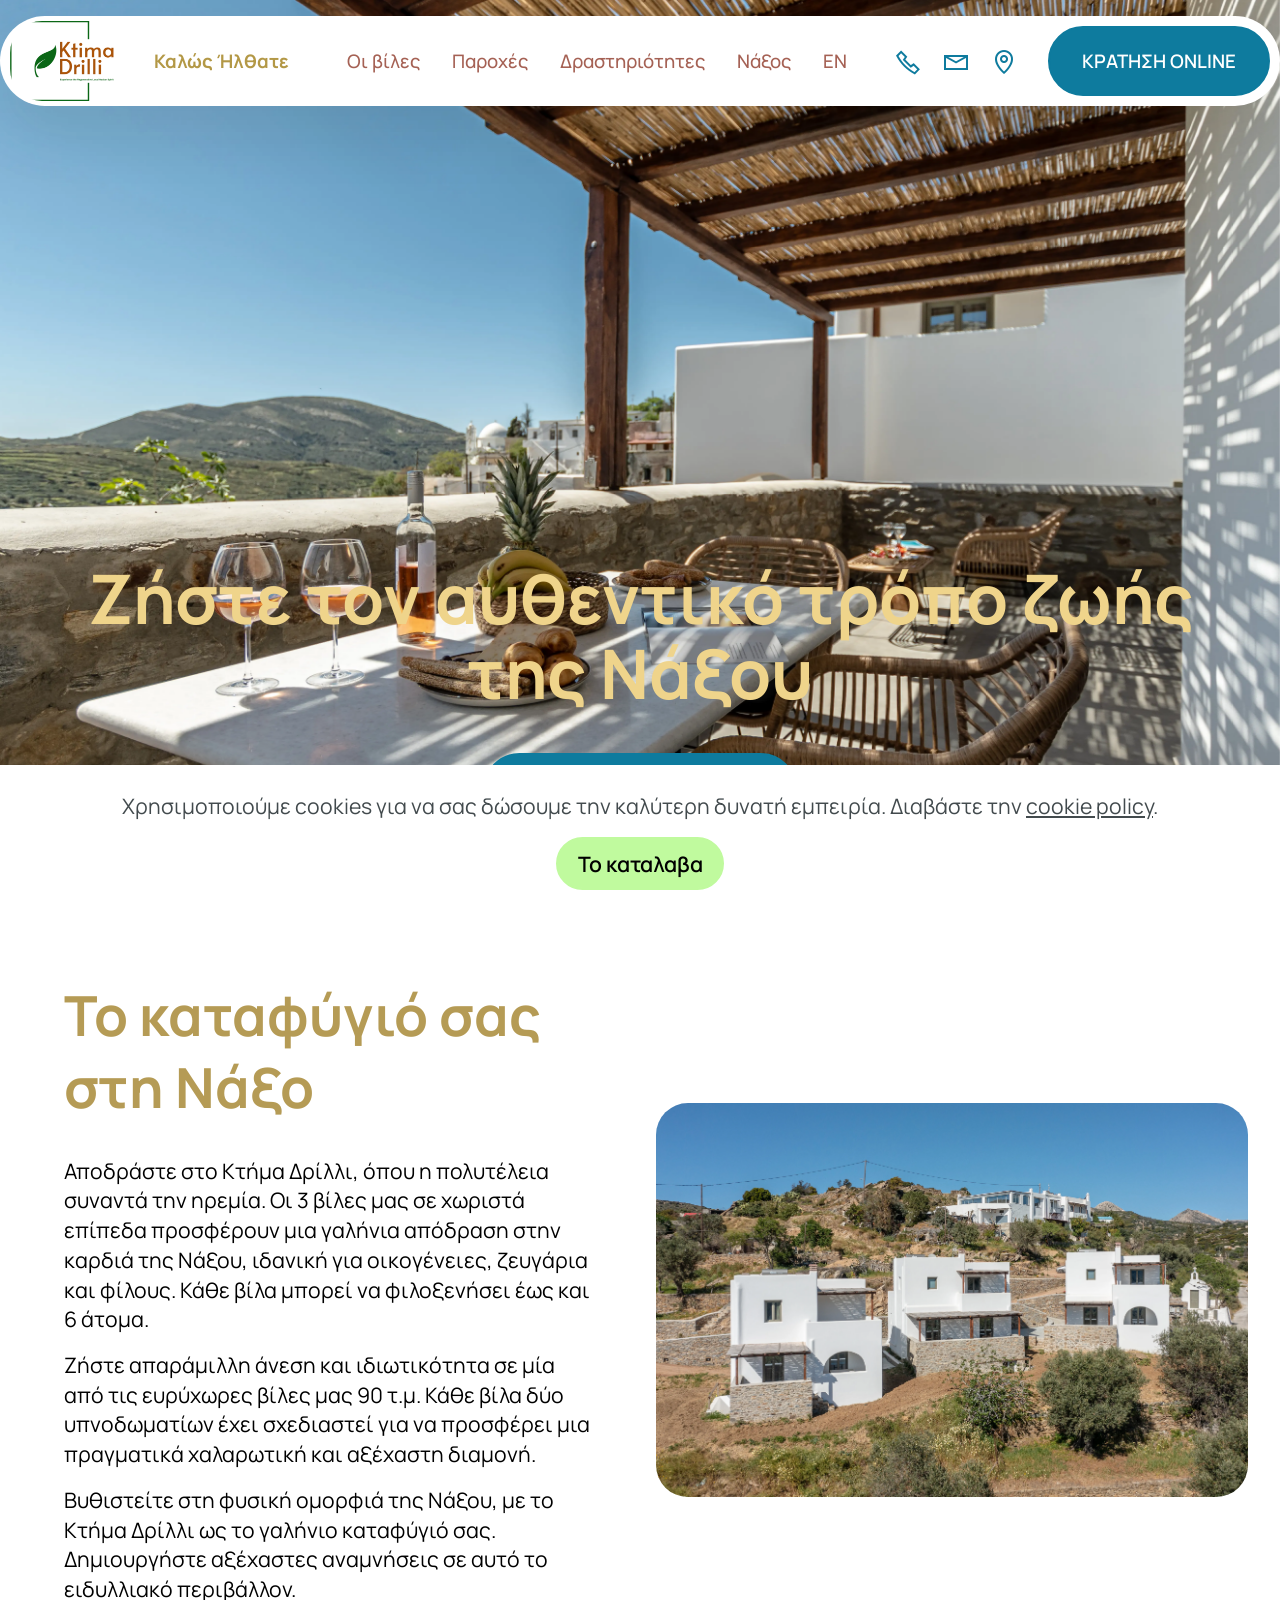
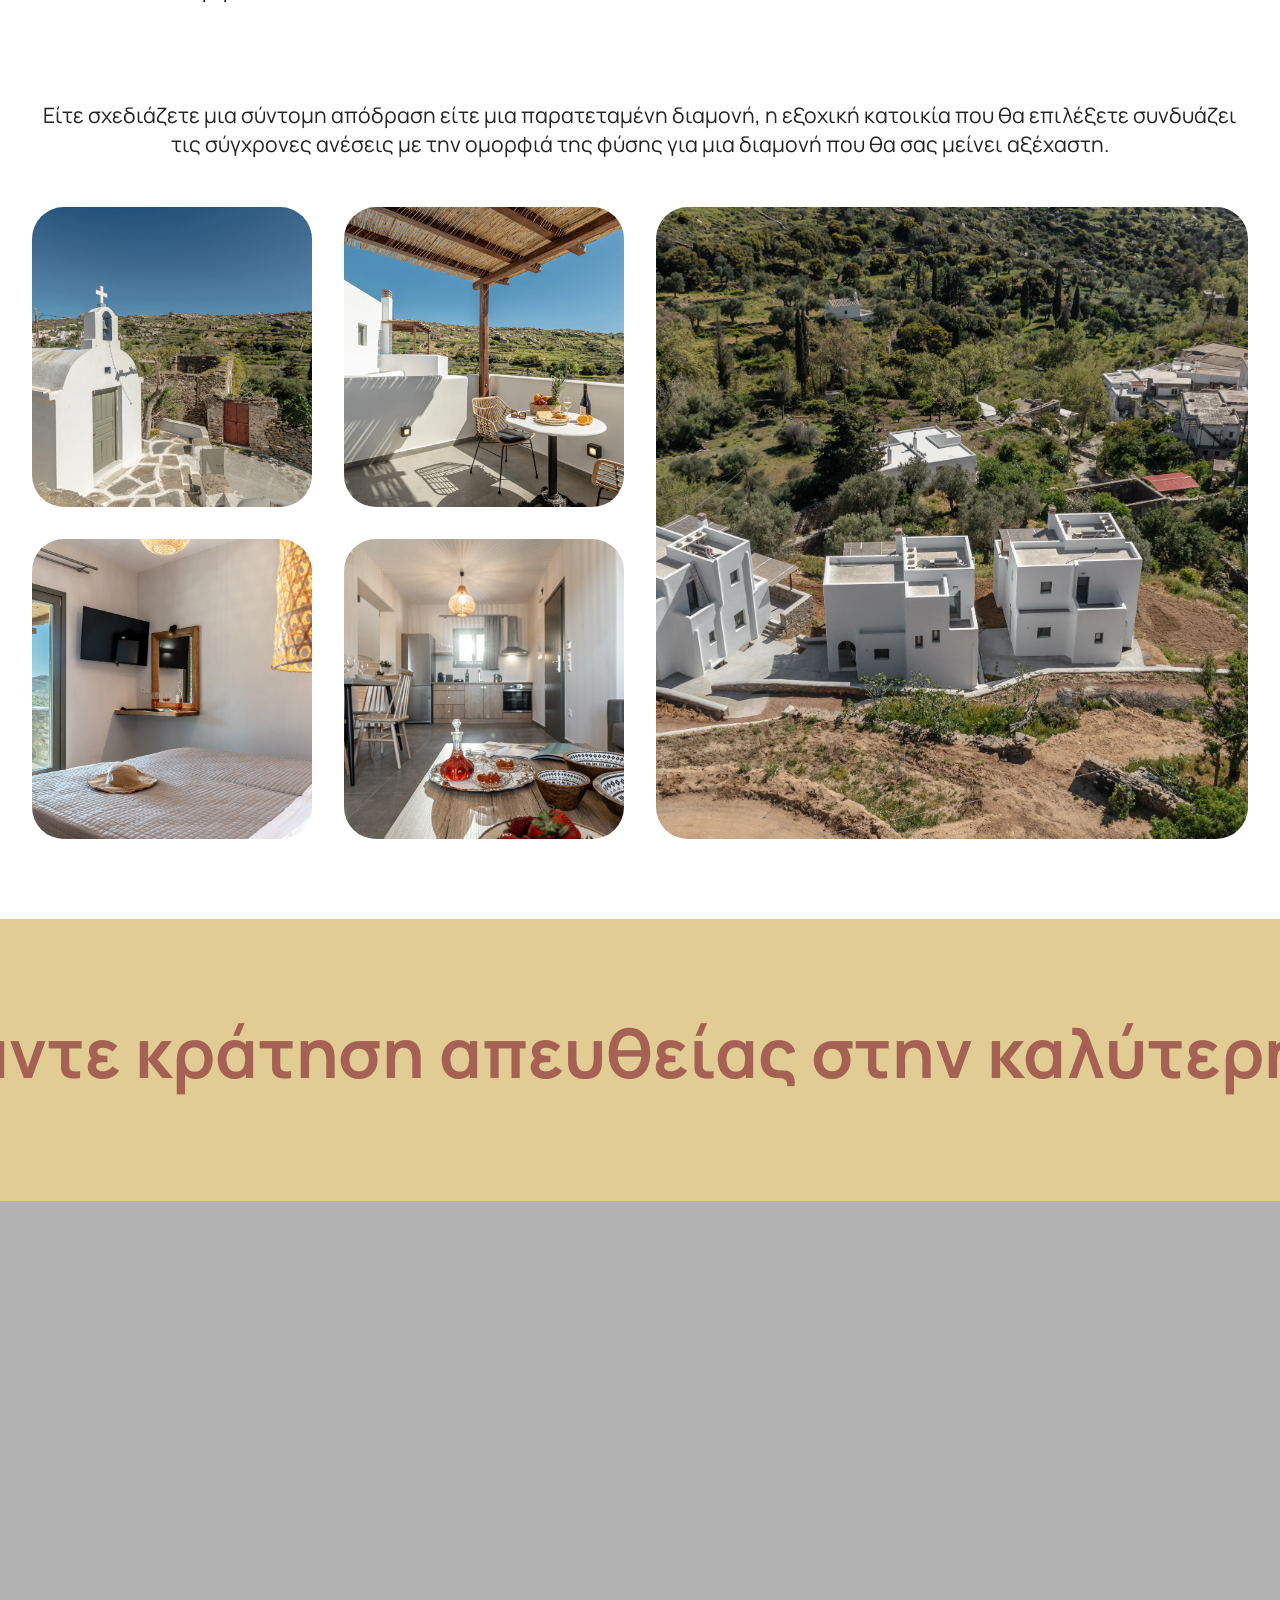
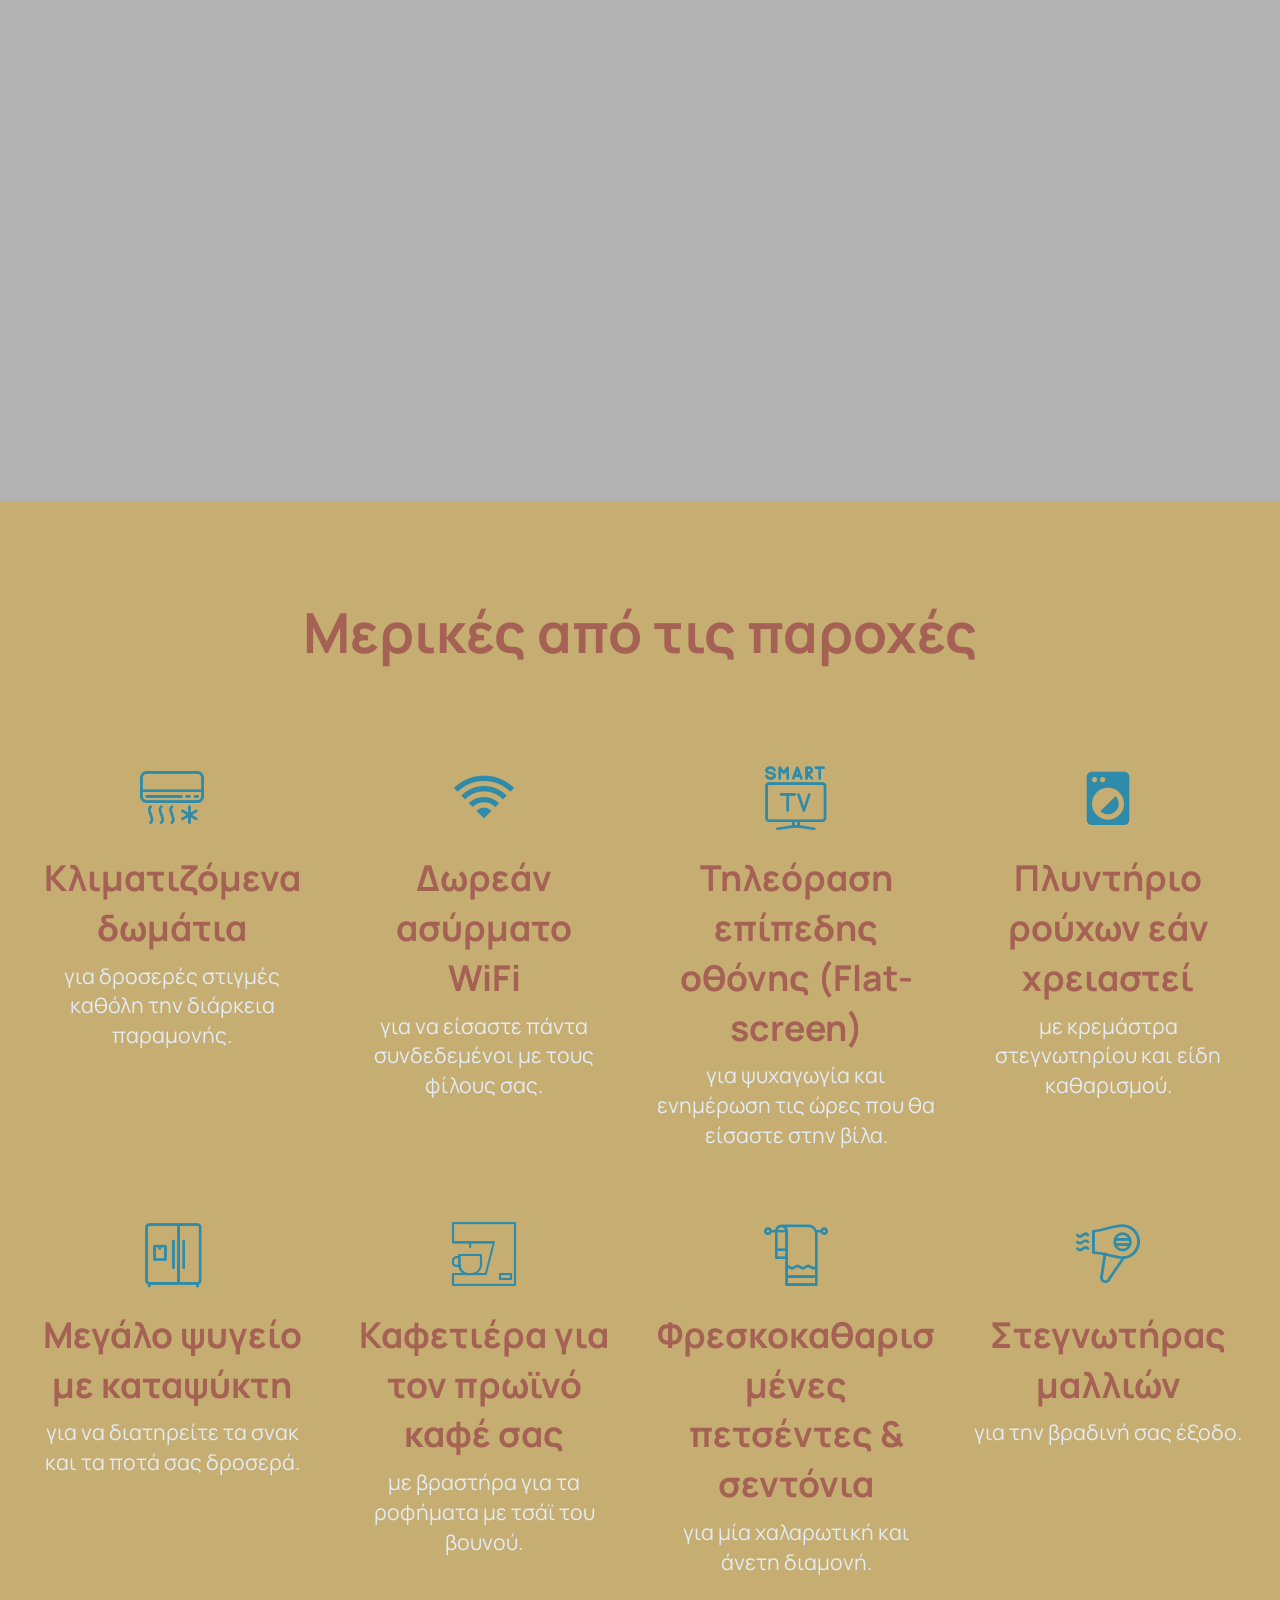
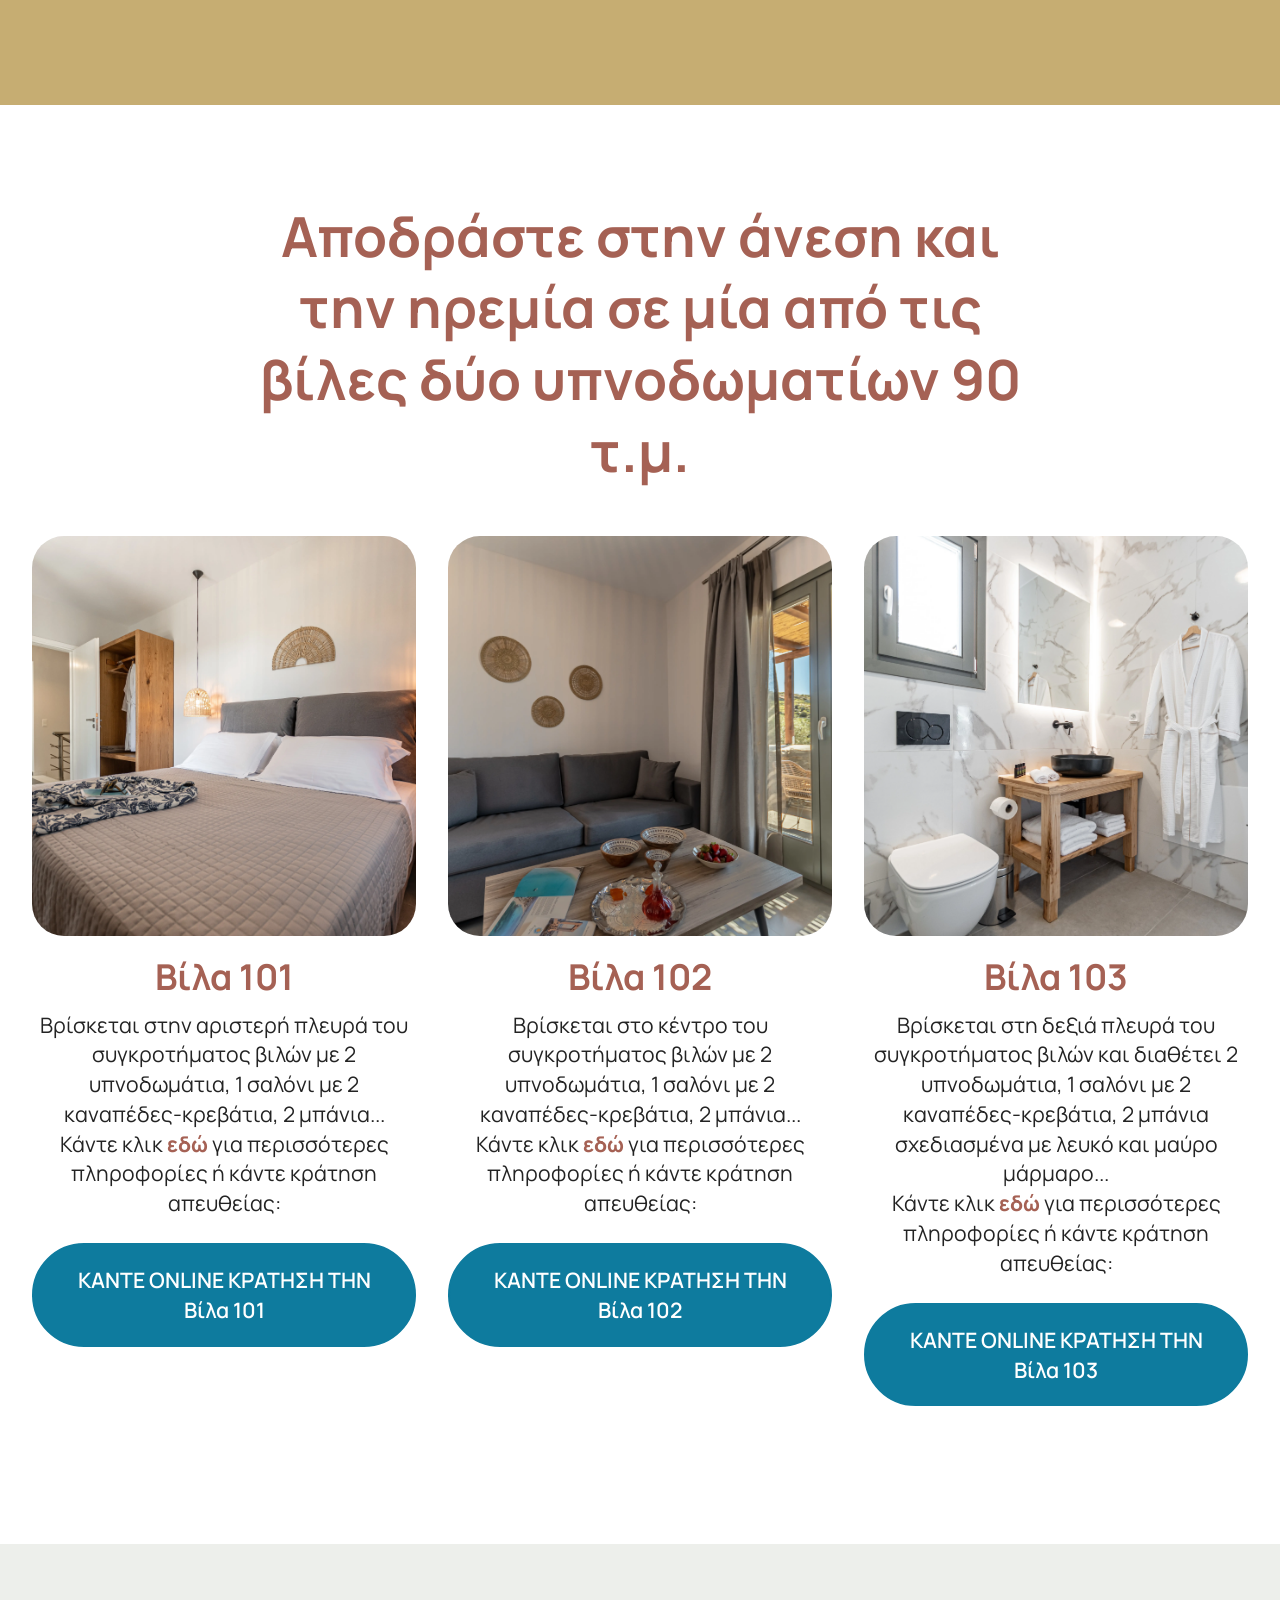
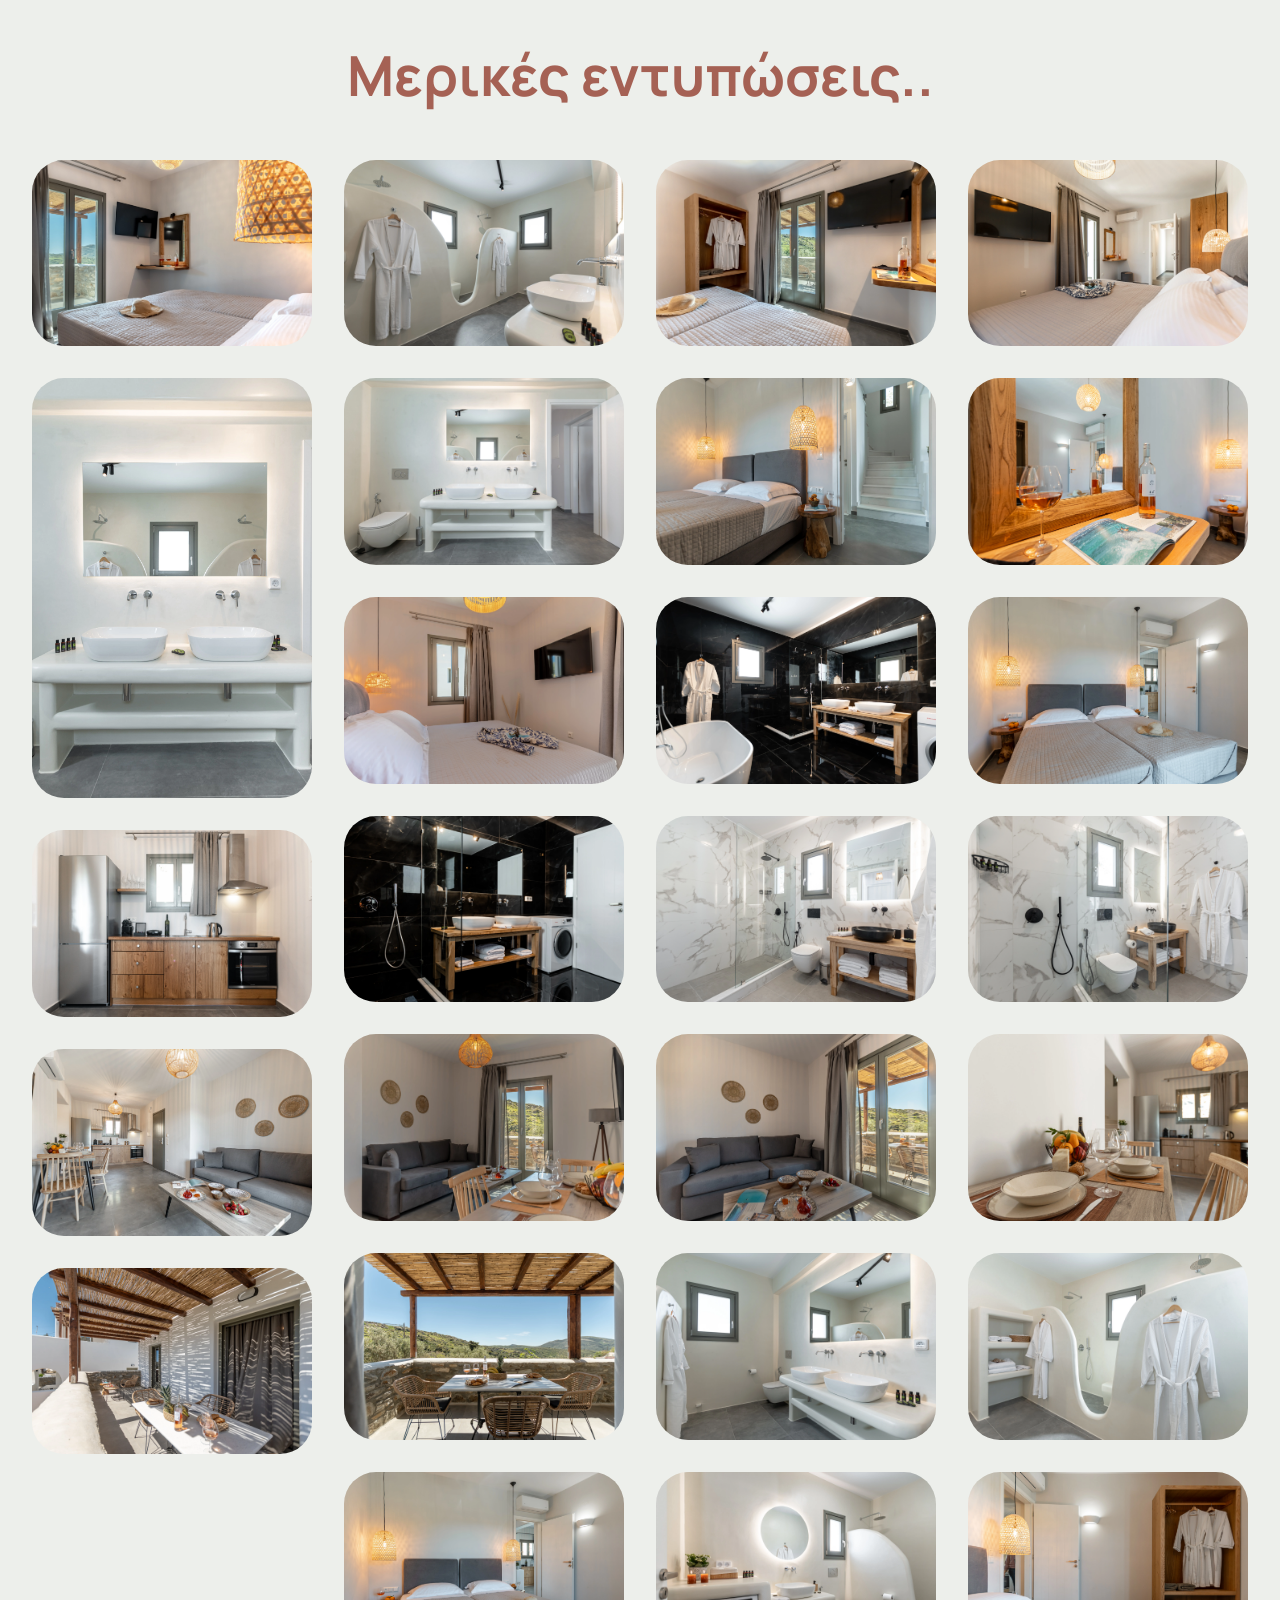
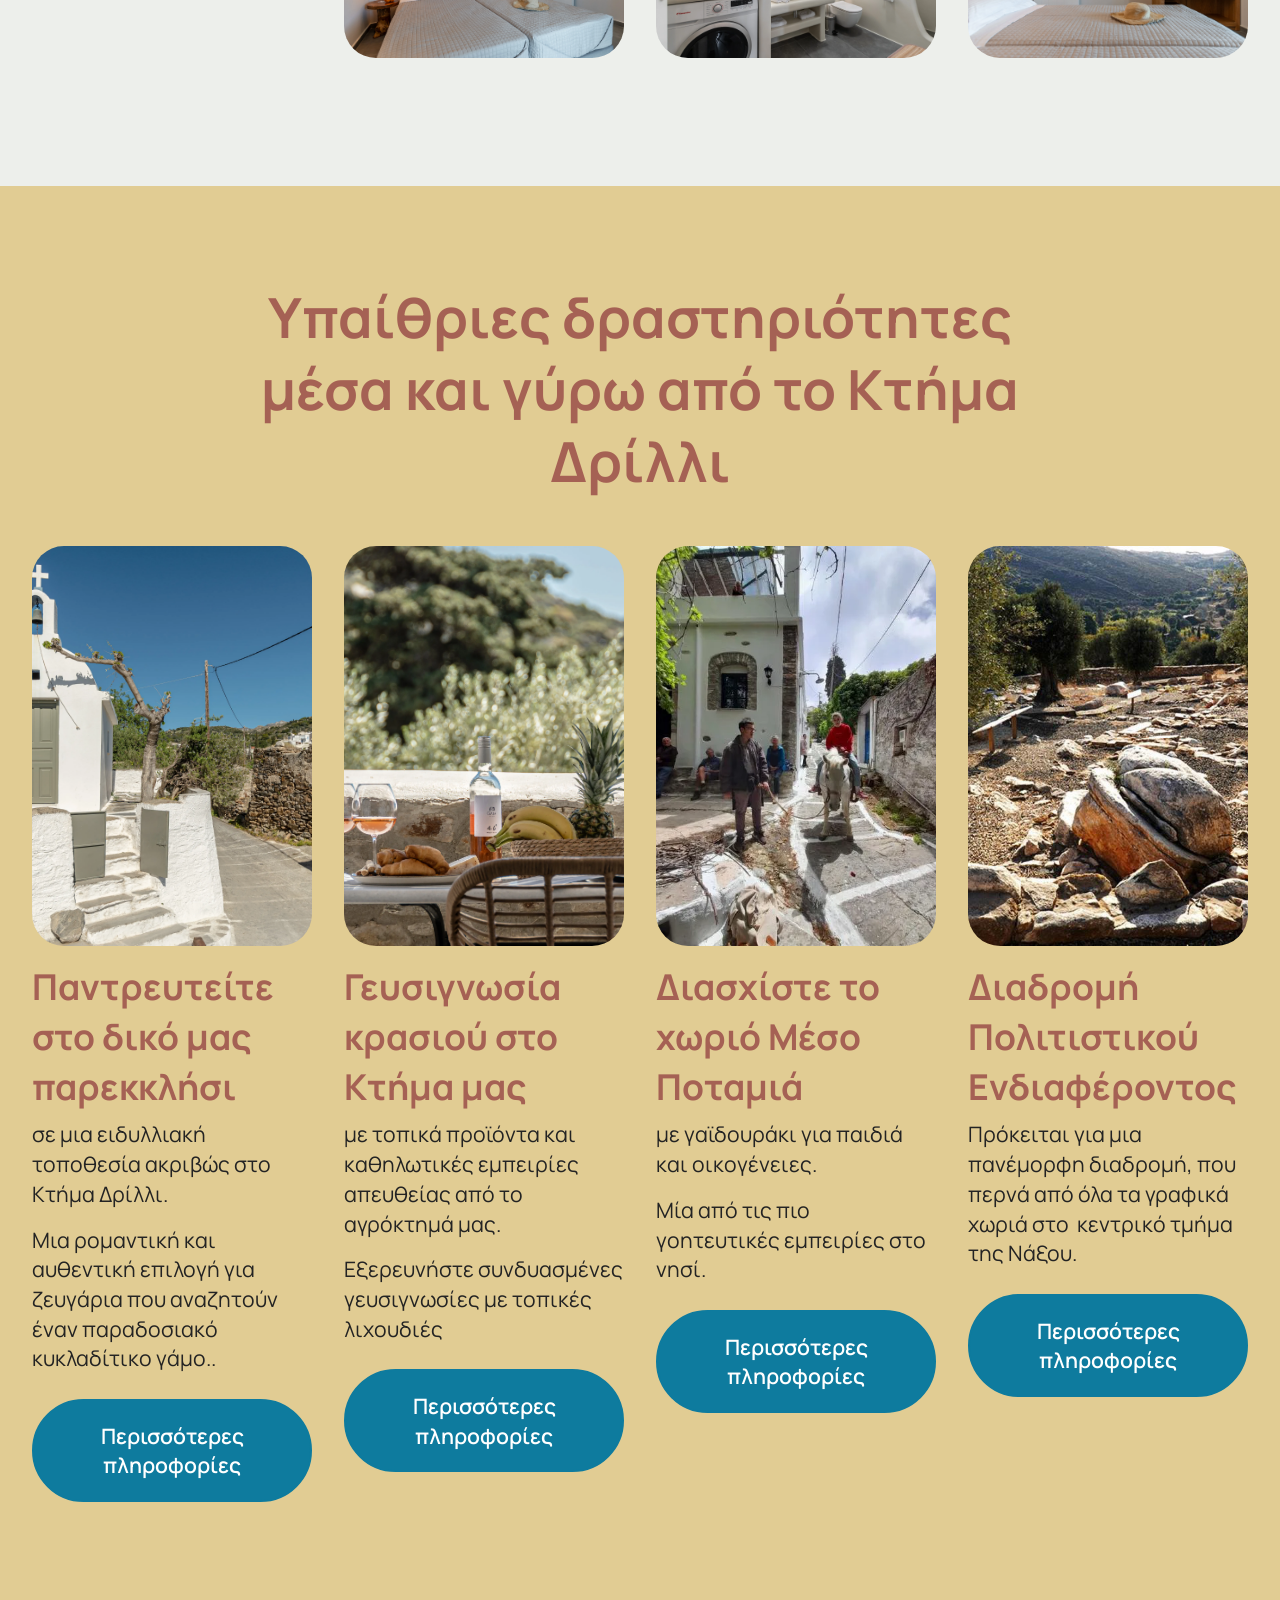
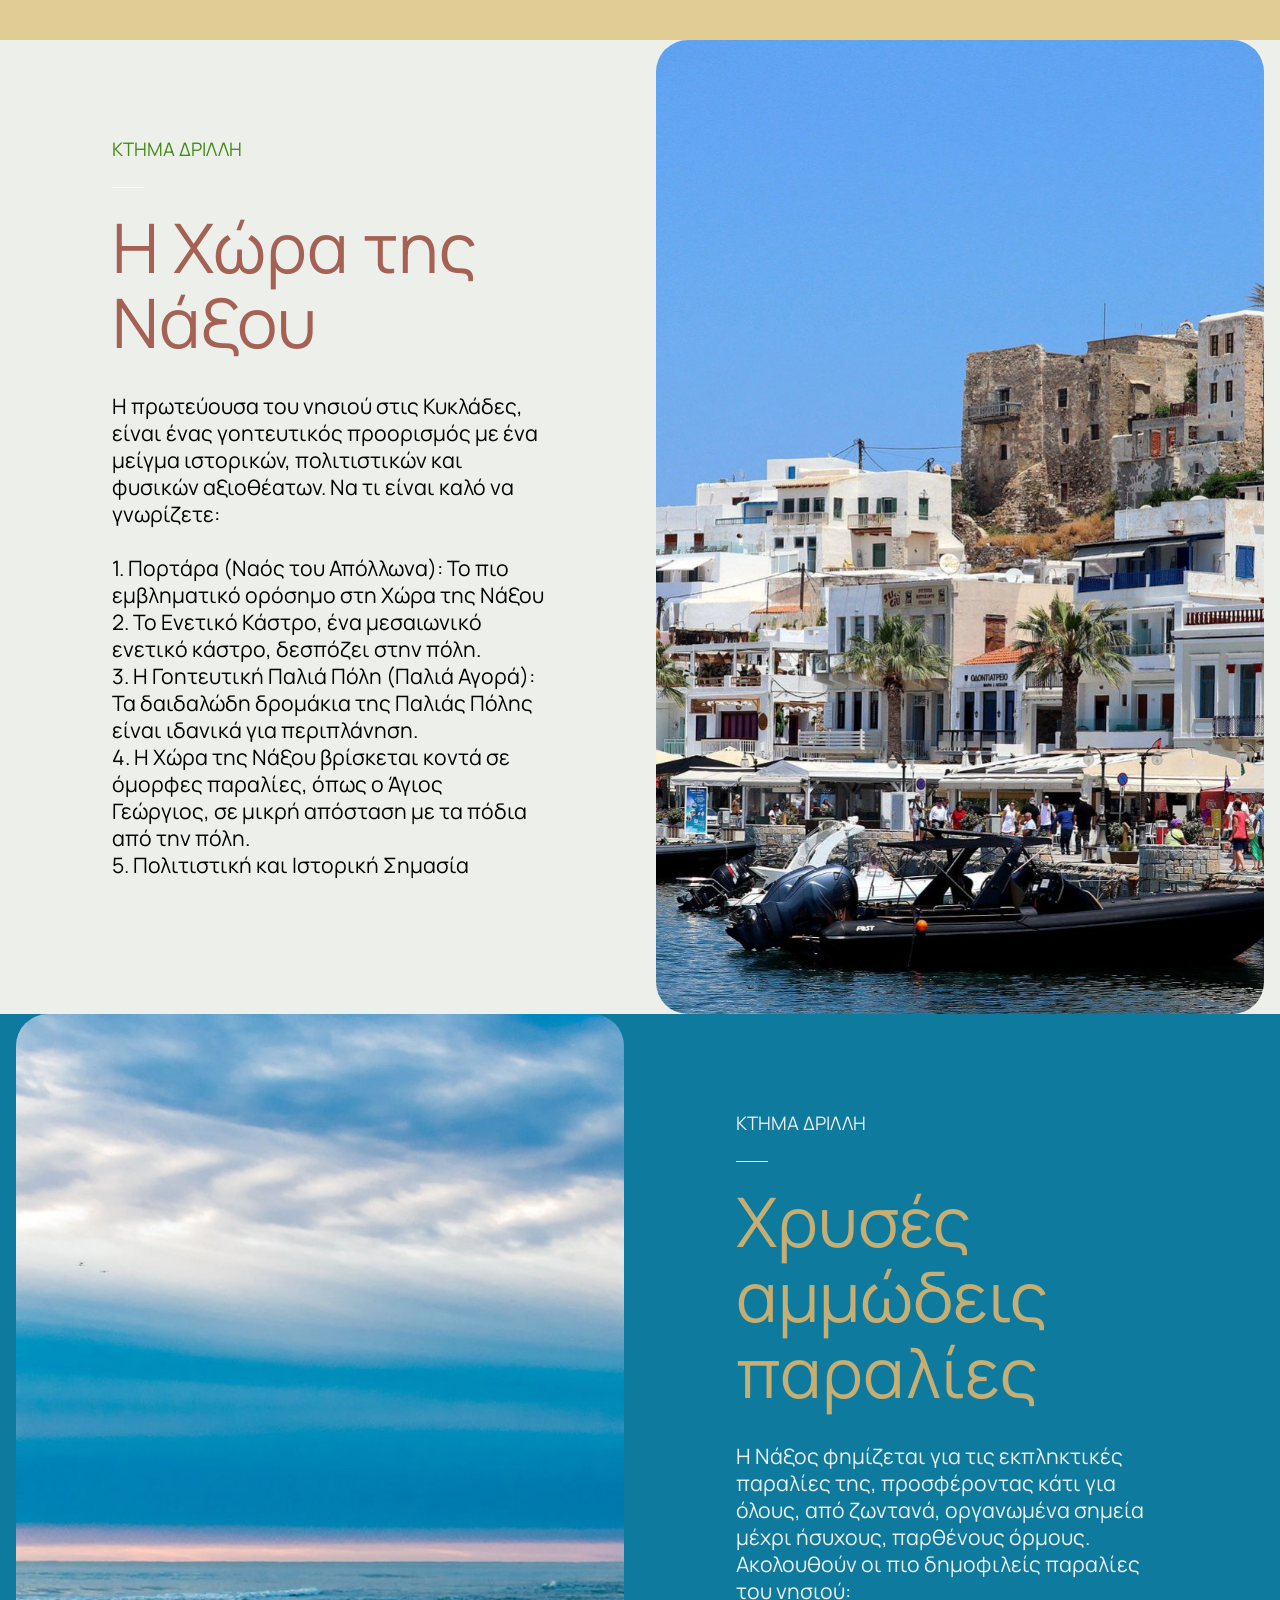
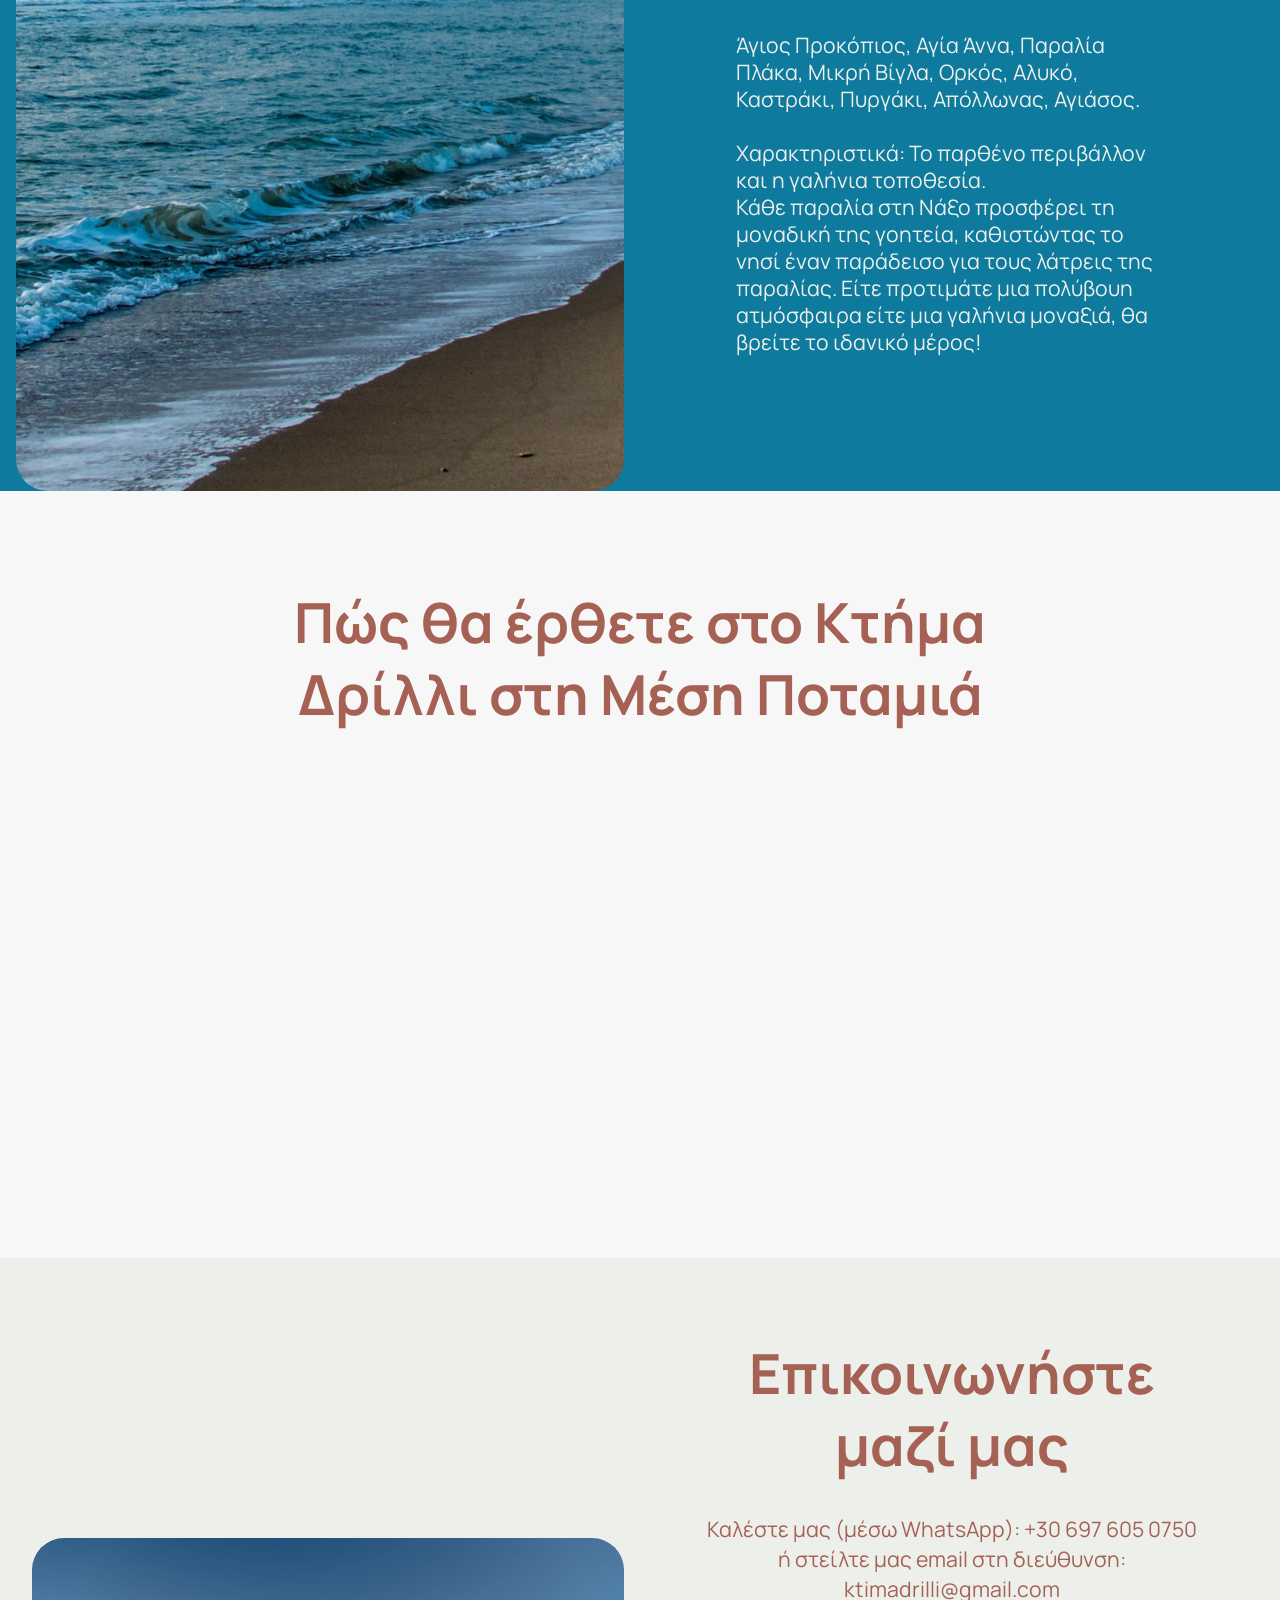
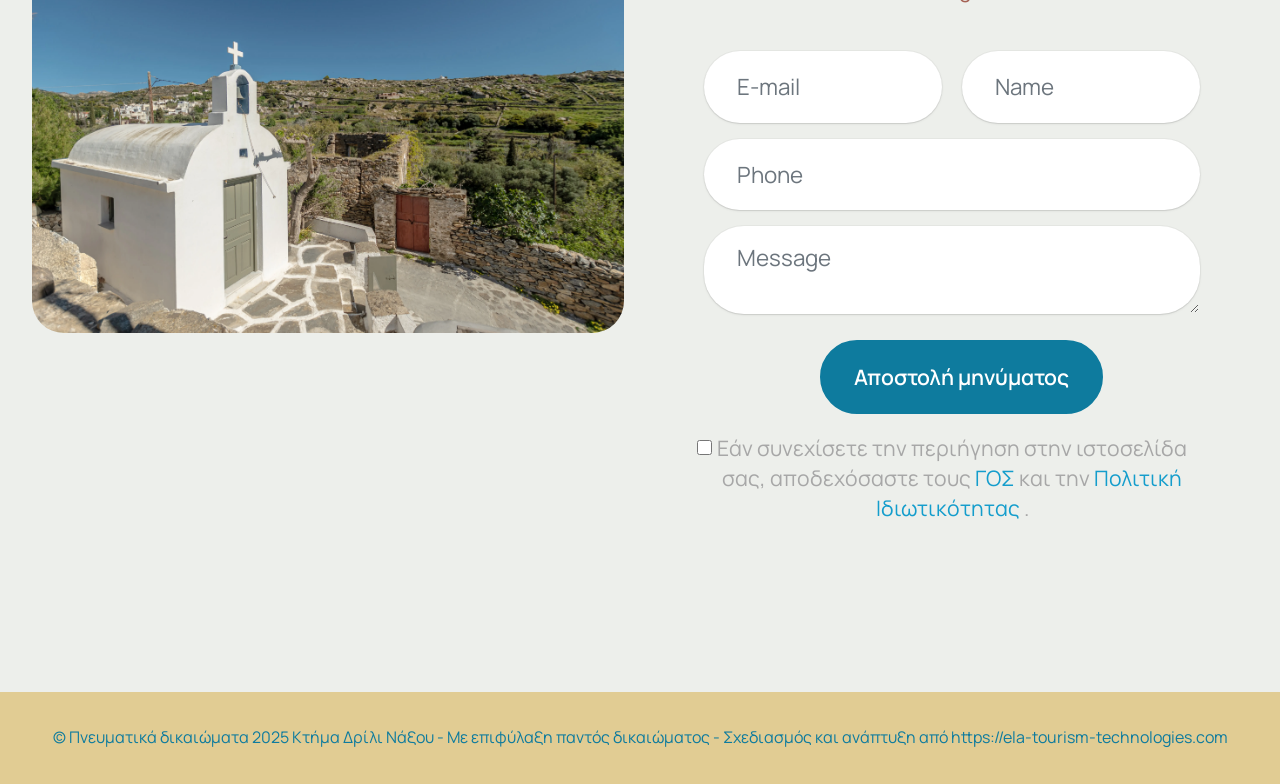
==== commit ed70af25: "create github pages" ====
--- a/index.html
+++ b/index.html
@@ -1,10 +1,10 @@
 <!DOCTYPE html>
 <html  >
 <head>
-  <!-- Site made with Mobirise Website Builder v6.0.3, https://mobirise.com -->
+  
   <meta charset="UTF-8">
   <meta http-equiv="X-UA-Compatible" content="IE=edge">
-  <meta name="generator" content="Mobirise v6.0.3, mobirise.com">
+  
   <meta name="viewport" content="width=device-width, initial-scale=1, minimum-scale=1">
   <link rel="shortcut icon" href="assets/images/ktima-drilli-logo.webp" type="image/x-icon">
   <meta name="description" content="Το Κτήμα Δρίλλη προσφέρει πολυτελείς βίλες 90 τ.μ. στη Νάξο, που συνδυάζουν άνεση και φυσική ομορφιά. Ιδανικό για οικογένειες, ζευγάρια ή παρέες που αναζητούν μια χαλαρωτική, ιδιωτική απόδραση στην Ελλάδα.">
@@ -12,9 +12,12 @@
   
   <title>Κτήμα Δρίλλη: Ζήστε τον αυθεντικό τρόπο ζωής της Νάξου</title>
   <link rel="stylesheet" href="assets/web/assets/mobirise-icons2/mobirise2.css">
+  <link rel="stylesheet" href="assets/Material-Design-Icons/css/material.css">
+  <link rel="stylesheet" href="assets/icon54/style.css">
+  <link rel="stylesheet" href="assets/icon54-v3/style.css">
+  <link rel="stylesheet" href="assets/icon54-v4/style.css">
+  <link rel="stylesheet" href="assets/iconsMind/style.css">
   <link rel="stylesheet" href="assets/bootstrap/css/bootstrap.min.css">
-  <link rel="stylesheet" href="assets/bootstrap/css/bootstrap-grid.min.css">
-  <link rel="stylesheet" href="assets/bootstrap/css/bootstrap-reboot.min.css">
   <link rel="stylesheet" href="assets/parallax/jarallax.css">
   <link rel="stylesheet" href="assets/web/assets/gdpr-plugin/gdpr-styles.css">
   <link rel="stylesheet" href="assets/dropdown/css/style.css">
@@ -22,11 +25,12 @@
   <link rel="stylesheet" href="assets/gallery/style.css">
   <link rel="preload" href="https://fonts.googleapis.com/css2?family=Manrope:wght@400;700&display=swap&display=swap" as="style" onload="this.onload=null;this.rel='stylesheet'">
   <noscript><link rel="stylesheet" href="https://fonts.googleapis.com/css2?family=Manrope:wght@400;700&display=swap&display=swap"></noscript>
-  <link rel="preload" as="style" href="assets/mobirise/css/mbr-additional.css?v=l8tbQJ"><link rel="stylesheet" href="assets/mobirise/css/mbr-additional.css?v=l8tbQJ" type="text/css">
-
-  
-  
-  
+  <link rel="preload" as="style" href="assets/mobirise/css/mbr-additional.css?v=00A7C4"><link rel="stylesheet" href="assets/mobirise/css/mbr-additional.css?v=00A7C4" type="text/css">
+
+  
+  
+  
+
 </head>
 <body>
   
@@ -72,7 +76,7 @@
 					</a>
 					
 				</div>
-				<div class="navbar-buttons mbr-section-btn"><a class="btn btn-danger display-4" href="https://ibe.channex.io/online-booking-ktima-drilli?lang=en" target="_blank">ΚΡΑΤΗΣΗ ONLINE</a></div>
+				<div class="navbar-buttons mbr-section-btn"><a class="btn btn-danger display-4" href="https://book.roompanda.com/ktima-drili-villas-naxos" target="_blank">ΚΡΑΤΗΣΗ ONLINE</a></div>
 			</div>
 		</div>
 	</nav>
@@ -88,7 +92,7 @@
           <strong>Ζήστε τον αυθεντικό τρόπο ζωής της Νάξου</strong></h1>
         
         
-        <div class="mbr-section-btn"><a class="btn btn-danger display-7" href="https://ibe.channex.io/online-booking-ktima-drilli?lang=en" target="_blank">ΚΑΝΤΕ ΚΡΑΤΗΣΗ ONLINE</a></div>
+        <div class="mbr-section-btn"><a class="btn btn-danger display-7" href="https://book.roompanda.com/ktima-drili-villas-naxos" target="_blank">ΚΑΝΤΕ ΚΡΑΤΗΣΗ ONLINE</a></div>
       </div>
     </div>
   </div>
@@ -351,7 +355,7 @@
 					<div class="item-content align-left">
 						<h5 class="item-title mbr-fonts-style mt-0 mb-2 display-5"><a href="page1.html#slider3-r" class="text-secondary"><strong>Βίλα 101</strong></a></h5>
 						<p class="mbr-text mbr-fonts-style mb-3 display-7">Βρίσκεται στην αριστερή πλευρά του συγκροτήματος βιλών με 2 υπνοδωμάτια, 1 σαλόνι με 2 καναπέδες-κρεβάτια, 2 μπάνια...<br>Κάντε κλικ&nbsp;<a href="page1.html#slider3-r" class="text-secondary"><strong>εδώ</strong></a>&nbsp;για περισσότερες πληροφορίες ή κάντε κράτηση απευθείας:</p>
-						<div class="mbr-section-btn item-footer"><a href="https://ibe.channex.io/online-booking-ktima-drilli-villa-101?lang=en" class="btn item-btn btn-danger display-7" target="_blank">ΚΑΝΤΕ ONLINE ΚΡΑΤΗΣΗ ΤΗΝ Βίλα 101</a></div>
+						<div class="mbr-section-btn item-footer"><a href="https://book.roompanda.com/ktima-drili-villas-naxos" class="btn item-btn btn-danger display-7" target="_blank">ΚΑΝΤΕ ONLINE ΚΡΑΤΗΣΗ ΤΗΝ Βίλα 101</a></div>
 					</div>
 				</div>
 			</div>
@@ -365,7 +369,7 @@
 						<p class="mbr-text mbr-fonts-style mb-3 display-7">
 						Βρίσκεται στο κέντρο του συγκροτήματος βιλών με 2 υπνοδωμάτια, 1 σαλόνι με 2 καναπέδες-κρεβάτια, 2 μπάνια...<br>Κάντε κλικ <a href="page2.html#slider3-x" class="text-secondary"><strong>εδώ</strong></a>&nbsp;για περισσότερες πληροφορίες ή κάντε κράτηση απευθείας:<br>
 						</p>
-						<div class="mbr-section-btn item-footer"><a href="https://ibe.channex.io/online-booking-ktima-drilli-villa-102?lang=en" class="btn item-btn btn-danger display-7" target="_blank">ΚΑΝΤΕ ONLINE ΚΡΑΤΗΣΗ ΤΗΝ Βίλα 102</a></div>
+						<div class="mbr-section-btn item-footer"><a href="https://book.roompanda.com/ktima-drili-villas-naxos" class="btn item-btn btn-danger display-7" target="_blank">ΚΑΝΤΕ ONLINE ΚΡΑΤΗΣΗ ΤΗΝ Βίλα 102</a></div>
 					</div>
 				</div>
 			</div>
@@ -378,7 +382,7 @@
 						<h5 class="item-title mbr-fonts-style mb-2 mt-0 display-5"><a href="page3.html#slider3-15" class="text-secondary"><strong>Βίλα 103</strong></a></h5>
 						<p class="mbr-text mbr-fonts-style mb-3 display-7">Βρίσκεται στη δεξιά πλευρά του συγκροτήματος βιλών και διαθέτει 2 υπνοδωμάτια, 1 σαλόνι με 2 καναπέδες-κρεβάτια, 2 μπάνια σχεδιασμένα με λευκό και μαύρο μάρμαρο...<br>Κάντε κλικ&nbsp;<a href="page3.html#slider3-15" class="text-secondary"><strong>εδώ</strong></a>&nbsp;για περισσότερες πληροφορίες ή κάντε κράτηση απευθείας:<br>
 						</p>
-						<div class="mbr-section-btn item-footer"><a href="https://ibe.channex.io/online-booking-ktima-drilli-villa-103?lang=en" class="btn item-btn btn-danger display-7" target="_blank">ΚΑΝΤΕ ONLINE ΚΡΑΤΗΣΗ ΤΗΝ Βίλα 103</a></div>
+						<div class="mbr-section-btn item-footer"><a href="https://book.roompanda.com/ktima-drili-villas-naxos" class="btn item-btn btn-danger display-7" target="_blank">ΚΑΝΤΕ ONLINE ΚΡΑΤΗΣΗ ΤΗΝ Βίλα 103</a></div>
 					</div>
 				</div>
 			</div>
@@ -401,8 +405,8 @@
         </div>
         <div class="row mbr-gallery mbr-masonry" data-masonry="{&quot;percentPosition&quot;: true }">
             <div class="col-12 col-md-6 col-lg-3 item gallery-image">
-                <div class="item-wrapper" data-toggle="modal" data-bs-toggle="modal" data-target="#uQfKzlczeY-modal" data-bs-target="#uQfKzlczeY-modal">
-                    <img class="w-100" src="assets/images/ktima-drilli-61.webp" alt="" data-slide-to="0" data-bs-slide-to="0" data-target="#lb-uQfKzlczeY" data-bs-target="#lb-uQfKzlczeY">
+                <div class="item-wrapper" data-toggle="modal" data-bs-toggle="modal" data-target="#vpLw4gzqct-modal" data-bs-target="#vpLw4gzqct-modal">
+                    <img class="w-100" src="assets/images/ktima-drilli-61.webp" alt="" data-slide-to="0" data-bs-slide-to="0" data-target="#lb-vpLw4gzqct" data-bs-target="#lb-vpLw4gzqct">
                     <div class="icon-wrapper">
                         <span class="mobi-mbri mobi-mbri-search mbr-iconfont mbr-iconfont-btn"></span>
                     </div>
@@ -410,8 +414,8 @@
                 
             </div>
             <div class="col-12 col-md-6 col-lg-3 item gallery-image">
-                <div class="item-wrapper" data-toggle="modal" data-bs-toggle="modal" data-target="#uQfKzlczeY-modal" data-bs-target="#uQfKzlczeY-modal">
-                    <img class="w-100" src="assets/images/ktima-drilli-116.webp" alt="" data-slide-to="1" data-bs-slide-to="1" data-target="#lb-uQfKzlczeY" data-bs-target="#lb-uQfKzlczeY">
+                <div class="item-wrapper" data-toggle="modal" data-bs-toggle="modal" data-target="#vpLw4gzqct-modal" data-bs-target="#vpLw4gzqct-modal">
+                    <img class="w-100" src="assets/images/ktima-drilli-116.webp" alt="" data-slide-to="1" data-bs-slide-to="1" data-target="#lb-vpLw4gzqct" data-bs-target="#lb-vpLw4gzqct">
                     <div class="icon-wrapper">
                         <span class="mobi-mbri mobi-mbri-search mbr-iconfont mbr-iconfont-btn"></span>
                     </div>
@@ -419,8 +423,8 @@
                 
             </div>
             <div class="col-12 col-md-6 col-lg-3 item gallery-image">
-                <div class="item-wrapper" data-toggle="modal" data-bs-toggle="modal" data-target="#uQfKzlczeY-modal" data-bs-target="#uQfKzlczeY-modal">
-                    <img class="w-100" src="assets/images/ktima-drilli-62.webp" alt="" data-slide-to="2" data-bs-slide-to="2" data-target="#lb-uQfKzlczeY" data-bs-target="#lb-uQfKzlczeY">
+                <div class="item-wrapper" data-toggle="modal" data-bs-toggle="modal" data-target="#vpLw4gzqct-modal" data-bs-target="#vpLw4gzqct-modal">
+                    <img class="w-100" src="assets/images/ktima-drilli-62.webp" alt="" data-slide-to="2" data-bs-slide-to="2" data-target="#lb-vpLw4gzqct" data-bs-target="#lb-vpLw4gzqct">
                     <div class="icon-wrapper">
                         <span class="mobi-mbri mobi-mbri-search mbr-iconfont mbr-iconfont-btn"></span>
                     </div>
@@ -428,8 +432,8 @@
                 
             </div>
             <div class="col-12 col-md-6 col-lg-3 item gallery-image">
-                <div class="item-wrapper" data-toggle="modal" data-bs-toggle="modal" data-target="#uQfKzlczeY-modal" data-bs-target="#uQfKzlczeY-modal">
-                    <img class="w-100" src="assets/images/ktima-drilli-101.webp" alt="" data-slide-to="3" data-bs-slide-to="3" data-target="#lb-uQfKzlczeY" data-bs-target="#lb-uQfKzlczeY">
+                <div class="item-wrapper" data-toggle="modal" data-bs-toggle="modal" data-target="#vpLw4gzqct-modal" data-bs-target="#vpLw4gzqct-modal">
+                    <img class="w-100" src="assets/images/ktima-drilli-101.webp" alt="" data-slide-to="3" data-bs-slide-to="3" data-target="#lb-vpLw4gzqct" data-bs-target="#lb-vpLw4gzqct">
                     <div class="icon-wrapper">
                         <span class="mobi-mbri mobi-mbri-search mbr-iconfont mbr-iconfont-btn"></span>
                     </div>
@@ -437,8 +441,8 @@
                 
             </div>
             <div class="col-12 col-md-6 col-lg-3 item gallery-image">
-                <div class="item-wrapper" data-toggle="modal" data-bs-toggle="modal" data-target="#uQfKzlczeY-modal" data-bs-target="#uQfKzlczeY-modal">
-                    <img class="w-100" src="assets/images/ktima-drilli-120.webp" alt="" data-slide-to="4" data-bs-slide-to="4" data-target="#lb-uQfKzlczeY" data-bs-target="#lb-uQfKzlczeY">
+                <div class="item-wrapper" data-toggle="modal" data-bs-toggle="modal" data-target="#vpLw4gzqct-modal" data-bs-target="#vpLw4gzqct-modal">
+                    <img class="w-100" src="assets/images/ktima-drilli-120.webp" alt="" data-slide-to="4" data-bs-slide-to="4" data-target="#lb-vpLw4gzqct" data-bs-target="#lb-vpLw4gzqct">
                     <div class="icon-wrapper">
                         <span class="mobi-mbri mobi-mbri-search mbr-iconfont mbr-iconfont-btn"></span>
                     </div>
@@ -446,8 +450,8 @@
                 
             </div>
             <div class="col-12 col-md-6 col-lg-3 item gallery-image">
-                <div class="item-wrapper" data-toggle="modal" data-bs-toggle="modal" data-target="#uQfKzlczeY-modal" data-bs-target="#uQfKzlczeY-modal">
-                    <img class="w-100" src="assets/images/ktima-drilli-119.webp" alt="" data-slide-to="5" data-bs-slide-to="5" data-target="#lb-uQfKzlczeY" data-bs-target="#lb-uQfKzlczeY">
+                <div class="item-wrapper" data-toggle="modal" data-bs-toggle="modal" data-target="#vpLw4gzqct-modal" data-bs-target="#vpLw4gzqct-modal">
+                    <img class="w-100" src="assets/images/ktima-drilli-119.webp" alt="" data-slide-to="5" data-bs-slide-to="5" data-target="#lb-vpLw4gzqct" data-bs-target="#lb-vpLw4gzqct">
                     <div class="icon-wrapper">
                         <span class="mobi-mbri mobi-mbri-search mbr-iconfont mbr-iconfont-btn"></span>
                     </div>
@@ -455,250 +459,250 @@
                 
             </div>
             <div class="col-12 col-md-6 col-lg-3 item gallery-image">
-                <div class="item-wrapper" data-toggle="modal" data-bs-toggle="modal" data-target="#uQfKzlczeY-modal" data-bs-target="#uQfKzlczeY-modal">
-                    <img class="w-100" src="assets/images/ktima-drilli-66.webp" alt="" data-slide-to="6" data-bs-slide-to="6" data-target="#lb-uQfKzlczeY" data-bs-target="#lb-uQfKzlczeY">
-                    <div class="icon-wrapper">
-                        <span class="mobi-mbri mobi-mbri-search mbr-iconfont mbr-iconfont-btn"></span>
-                    </div>
-                </div>
-                
-            </div><div class="col-12 col-md-6 col-lg-3 item gallery-image">
-                <div class="item-wrapper" data-toggle="modal" data-bs-toggle="modal" data-target="#uQfKzlczeY-modal" data-bs-target="#uQfKzlczeY-modal">
-                    <img class="w-100" src="assets/images/ktima-drilli-69.webp" alt="" data-slide-to="7" data-bs-slide-to="7" data-target="#lb-uQfKzlczeY" data-bs-target="#lb-uQfKzlczeY">
-                    <div class="icon-wrapper">
-                        <span class="mobi-mbri mobi-mbri-search mbr-iconfont mbr-iconfont-btn"></span>
-                    </div>
-                </div>
-                
-            </div><div class="col-12 col-md-6 col-lg-3 item gallery-image">
-                <div class="item-wrapper" data-toggle="modal" data-bs-toggle="modal" data-target="#uQfKzlczeY-modal" data-bs-target="#uQfKzlczeY-modal">
-                    <img class="w-100" src="assets/images/ktima-drilli-68.webp" alt="" data-slide-to="8" data-bs-slide-to="8" data-target="#lb-uQfKzlczeY" data-bs-target="#lb-uQfKzlczeY">
-                    <div class="icon-wrapper">
-                        <span class="mobi-mbri mobi-mbri-search mbr-iconfont mbr-iconfont-btn"></span>
-                    </div>
-                </div>
-                
-            </div><div class="col-12 col-md-6 col-lg-3 item gallery-image">
-                <div class="item-wrapper" data-toggle="modal" data-bs-toggle="modal" data-target="#uQfKzlczeY-modal" data-bs-target="#uQfKzlczeY-modal">
-                    <img class="w-100" src="assets/images/ktima-drilli-85.webp" alt="" data-slide-to="9" data-bs-slide-to="9" data-target="#lb-uQfKzlczeY" data-bs-target="#lb-uQfKzlczeY">
-                    <div class="icon-wrapper">
-                        <span class="mobi-mbri mobi-mbri-search mbr-iconfont mbr-iconfont-btn"></span>
-                    </div>
-                </div>
-                
-            </div><div class="col-12 col-md-6 col-lg-3 item gallery-image">
-                <div class="item-wrapper" data-toggle="modal" data-bs-toggle="modal" data-target="#uQfKzlczeY-modal" data-bs-target="#uQfKzlczeY-modal">
-                    <img class="w-100" src="assets/images/ktima-drilli-136.webp" alt="" data-slide-to="10" data-bs-slide-to="10" data-target="#lb-uQfKzlczeY" data-bs-target="#lb-uQfKzlczeY">
-                    <div class="icon-wrapper">
-                        <span class="mobi-mbri mobi-mbri-search mbr-iconfont mbr-iconfont-btn"></span>
-                    </div>
-                </div>
-                
-            </div><div class="col-12 col-md-6 col-lg-3 item gallery-image">
-                <div class="item-wrapper" data-toggle="modal" data-bs-toggle="modal" data-target="#uQfKzlczeY-modal" data-bs-target="#uQfKzlczeY-modal">
-                    <img class="w-100" src="assets/images/ktima-drilli-141.webp" alt="" data-slide-to="11" data-bs-slide-to="11" data-target="#lb-uQfKzlczeY" data-bs-target="#lb-uQfKzlczeY">
-                    <div class="icon-wrapper">
-                        <span class="mobi-mbri mobi-mbri-search mbr-iconfont mbr-iconfont-btn"></span>
-                    </div>
-                </div>
-                
-            </div><div class="col-12 col-md-6 col-lg-3 item gallery-image">
-                <div class="item-wrapper" data-toggle="modal" data-bs-toggle="modal" data-target="#uQfKzlczeY-modal" data-bs-target="#uQfKzlczeY-modal">
-                    <img class="w-100" src="assets/images/ktima-drilli-131.webp" alt="" data-slide-to="12" data-bs-slide-to="12" data-target="#lb-uQfKzlczeY" data-bs-target="#lb-uQfKzlczeY">
-                    <div class="icon-wrapper">
-                        <span class="mobi-mbri mobi-mbri-search mbr-iconfont mbr-iconfont-btn"></span>
-                    </div>
-                </div>
-                
-            </div><div class="col-12 col-md-6 col-lg-3 item gallery-image">
-                <div class="item-wrapper" data-toggle="modal" data-bs-toggle="modal" data-target="#uQfKzlczeY-modal" data-bs-target="#uQfKzlczeY-modal">
-                    <img class="w-100" src="assets/images/ktima-drilli-128.webp" alt="" data-slide-to="13" data-bs-slide-to="13" data-target="#lb-uQfKzlczeY" data-bs-target="#lb-uQfKzlczeY">
-                    <div class="icon-wrapper">
-                        <span class="mobi-mbri mobi-mbri-search mbr-iconfont mbr-iconfont-btn"></span>
-                    </div>
-                </div>
-                
-            </div><div class="col-12 col-md-6 col-lg-3 item gallery-image">
-                <div class="item-wrapper" data-toggle="modal" data-bs-toggle="modal" data-target="#uQfKzlczeY-modal" data-bs-target="#uQfKzlczeY-modal">
-                    <img class="w-100" src="assets/images/ktima-drilli-22.webp" alt="" data-slide-to="14" data-bs-slide-to="14" data-target="#lb-uQfKzlczeY" data-bs-target="#lb-uQfKzlczeY">
-                    <div class="icon-wrapper">
-                        <span class="mobi-mbri mobi-mbri-search mbr-iconfont mbr-iconfont-btn"></span>
-                    </div>
-                </div>
-                
-            </div><div class="col-12 col-md-6 col-lg-3 item gallery-image">
-                <div class="item-wrapper" data-toggle="modal" data-bs-toggle="modal" data-target="#uQfKzlczeY-modal" data-bs-target="#uQfKzlczeY-modal">
-                    <img class="w-100" src="assets/images/ktima-drilli-17.webp" alt="" data-slide-to="15" data-bs-slide-to="15" data-target="#lb-uQfKzlczeY" data-bs-target="#lb-uQfKzlczeY">
-                    <div class="icon-wrapper">
-                        <span class="mobi-mbri mobi-mbri-search mbr-iconfont mbr-iconfont-btn"></span>
-                    </div>
-                </div>
-                
-            </div><div class="col-12 col-md-6 col-lg-3 item gallery-image">
-                <div class="item-wrapper" data-toggle="modal" data-bs-toggle="modal" data-target="#uQfKzlczeY-modal" data-bs-target="#uQfKzlczeY-modal">
-                    <img class="w-100" src="assets/images/ktima-drilli-20.webp" alt="" data-slide-to="16" data-bs-slide-to="16" data-target="#lb-uQfKzlczeY" data-bs-target="#lb-uQfKzlczeY">
-                    <div class="icon-wrapper">
-                        <span class="mobi-mbri mobi-mbri-search mbr-iconfont mbr-iconfont-btn"></span>
-                    </div>
-                </div>
-                
-            </div><div class="col-12 col-md-6 col-lg-3 item gallery-image">
-                <div class="item-wrapper" data-toggle="modal" data-bs-toggle="modal" data-target="#uQfKzlczeY-modal" data-bs-target="#uQfKzlczeY-modal">
-                    <img class="w-100" src="assets/images/ktima-drilli-16.webp" alt="" data-slide-to="17" data-bs-slide-to="17" data-target="#lb-uQfKzlczeY" data-bs-target="#lb-uQfKzlczeY">
-                    <div class="icon-wrapper">
-                        <span class="mobi-mbri mobi-mbri-search mbr-iconfont mbr-iconfont-btn"></span>
-                    </div>
-                </div>
-                
-            </div><div class="col-12 col-md-6 col-lg-3 item gallery-image">
-                <div class="item-wrapper" data-toggle="modal" data-bs-toggle="modal" data-target="#uQfKzlczeY-modal" data-bs-target="#uQfKzlczeY-modal">
-                    <img class="w-100" src="assets/images/ktima-drilli-31.webp" alt="" data-slide-to="18" data-bs-slide-to="18" data-target="#lb-uQfKzlczeY" data-bs-target="#lb-uQfKzlczeY">
-                    <div class="icon-wrapper">
-                        <span class="mobi-mbri mobi-mbri-search mbr-iconfont mbr-iconfont-btn"></span>
-                    </div>
-                </div>
-                
-            </div><div class="col-12 col-md-6 col-lg-3 item gallery-image">
-                <div class="item-wrapper" data-toggle="modal" data-bs-toggle="modal" data-target="#uQfKzlczeY-modal" data-bs-target="#uQfKzlczeY-modal">
-                    <img class="w-100" src="assets/images/ktima-drilli-36.webp" alt="" data-slide-to="19" data-bs-slide-to="19" data-target="#lb-uQfKzlczeY" data-bs-target="#lb-uQfKzlczeY">
-                    <div class="icon-wrapper">
-                        <span class="mobi-mbri mobi-mbri-search mbr-iconfont mbr-iconfont-btn"></span>
-                    </div>
-                </div>
-                
-            </div><div class="col-12 col-md-6 col-lg-3 item gallery-image">
-                <div class="item-wrapper" data-toggle="modal" data-bs-toggle="modal" data-target="#uQfKzlczeY-modal" data-bs-target="#uQfKzlczeY-modal">
-                    <img class="w-100" src="assets/images/ktima-drilli-125.webp" alt="" data-slide-to="20" data-bs-slide-to="20" data-target="#lb-uQfKzlczeY" data-bs-target="#lb-uQfKzlczeY">
-                    <div class="icon-wrapper">
-                        <span class="mobi-mbri mobi-mbri-search mbr-iconfont mbr-iconfont-btn"></span>
-                    </div>
-                </div>
-                
-            </div><div class="col-12 col-md-6 col-lg-3 item gallery-image">
-                <div class="item-wrapper" data-toggle="modal" data-bs-toggle="modal" data-target="#uQfKzlczeY-modal" data-bs-target="#uQfKzlczeY-modal">
-                    <img class="w-100" src="assets/images/ktima-drilli-118.webp" alt="" data-slide-to="21" data-bs-slide-to="21" data-target="#lb-uQfKzlczeY" data-bs-target="#lb-uQfKzlczeY">
-                    <div class="icon-wrapper">
-                        <span class="mobi-mbri mobi-mbri-search mbr-iconfont mbr-iconfont-btn"></span>
-                    </div>
-                </div>
-                
-            </div><div class="col-12 col-md-6 col-lg-3 item gallery-image">
-                <div class="item-wrapper" data-toggle="modal" data-bs-toggle="modal" data-target="#uQfKzlczeY-modal" data-bs-target="#uQfKzlczeY-modal">
-                    <img class="w-100" src="assets/images/ktima-drilli-42.webp" alt="" data-slide-to="22" data-bs-slide-to="22" data-target="#lb-uQfKzlczeY" data-bs-target="#lb-uQfKzlczeY">
-                    <div class="icon-wrapper">
-                        <span class="mobi-mbri mobi-mbri-search mbr-iconfont mbr-iconfont-btn"></span>
-                    </div>
-                </div>
-                
-            </div><div class="col-12 col-md-6 col-lg-3 item gallery-image">
-                <div class="item-wrapper" data-toggle="modal" data-bs-toggle="modal" data-target="#uQfKzlczeY-modal" data-bs-target="#uQfKzlczeY-modal">
-                    <img class="w-100" src="assets/images/ktima-drilli-68.webp" alt="" data-slide-to="23" data-bs-slide-to="23" data-target="#lb-uQfKzlczeY" data-bs-target="#lb-uQfKzlczeY">
-                    <div class="icon-wrapper">
-                        <span class="mobi-mbri mobi-mbri-search mbr-iconfont mbr-iconfont-btn"></span>
-                    </div>
-                </div>
-                
-            </div><div class="col-12 col-md-6 col-lg-3 item gallery-image">
-                <div class="item-wrapper" data-toggle="modal" data-bs-toggle="modal" data-target="#uQfKzlczeY-modal" data-bs-target="#uQfKzlczeY-modal">
-                    <img class="w-100" src="assets/images/ktima-drilli-72.webp" alt="" data-slide-to="24" data-bs-slide-to="24" data-target="#lb-uQfKzlczeY" data-bs-target="#lb-uQfKzlczeY">
-                    <div class="icon-wrapper">
-                        <span class="mobi-mbri mobi-mbri-search mbr-iconfont mbr-iconfont-btn"></span>
-                    </div>
-                </div>
-                
-            </div><div class="col-12 col-md-6 col-lg-3 item gallery-image">
-                <div class="item-wrapper" data-toggle="modal" data-bs-toggle="modal" data-target="#uQfKzlczeY-modal" data-bs-target="#uQfKzlczeY-modal">
-                    <img class="w-100" src="assets/images/ktima-drilli-76.webp" alt="" data-slide-to="25" data-bs-slide-to="25" data-target="#lb-uQfKzlczeY" data-bs-target="#lb-uQfKzlczeY">
-                    <div class="icon-wrapper">
-                        <span class="mobi-mbri mobi-mbri-search mbr-iconfont mbr-iconfont-btn"></span>
-                    </div>
-                </div>
-                
-            </div>
-        </div>
-
-        <div class="modal mbr-slider" tabindex="-1" role="dialog" aria-hidden="true" id="uQfKzlczeY-modal">
+                <div class="item-wrapper" data-toggle="modal" data-bs-toggle="modal" data-target="#vpLw4gzqct-modal" data-bs-target="#vpLw4gzqct-modal">
+                    <img class="w-100" src="assets/images/ktima-drilli-66.webp" alt="" data-slide-to="6" data-bs-slide-to="6" data-target="#lb-vpLw4gzqct" data-bs-target="#lb-vpLw4gzqct">
+                    <div class="icon-wrapper">
+                        <span class="mobi-mbri mobi-mbri-search mbr-iconfont mbr-iconfont-btn"></span>
+                    </div>
+                </div>
+                
+            </div><div class="col-12 col-md-6 col-lg-3 item gallery-image">
+                <div class="item-wrapper" data-toggle="modal" data-bs-toggle="modal" data-target="#vpLw4gzqct-modal" data-bs-target="#vpLw4gzqct-modal">
+                    <img class="w-100" src="assets/images/ktima-drilli-69.webp" alt="" data-slide-to="7" data-bs-slide-to="7" data-target="#lb-vpLw4gzqct" data-bs-target="#lb-vpLw4gzqct">
+                    <div class="icon-wrapper">
+                        <span class="mobi-mbri mobi-mbri-search mbr-iconfont mbr-iconfont-btn"></span>
+                    </div>
+                </div>
+                
+            </div><div class="col-12 col-md-6 col-lg-3 item gallery-image">
+                <div class="item-wrapper" data-toggle="modal" data-bs-toggle="modal" data-target="#vpLw4gzqct-modal" data-bs-target="#vpLw4gzqct-modal">
+                    <img class="w-100" src="assets/images/ktima-drilli-68.webp" alt="" data-slide-to="8" data-bs-slide-to="8" data-target="#lb-vpLw4gzqct" data-bs-target="#lb-vpLw4gzqct">
+                    <div class="icon-wrapper">
+                        <span class="mobi-mbri mobi-mbri-search mbr-iconfont mbr-iconfont-btn"></span>
+                    </div>
+                </div>
+                
+            </div><div class="col-12 col-md-6 col-lg-3 item gallery-image">
+                <div class="item-wrapper" data-toggle="modal" data-bs-toggle="modal" data-target="#vpLw4gzqct-modal" data-bs-target="#vpLw4gzqct-modal">
+                    <img class="w-100" src="assets/images/ktima-drilli-85.webp" alt="" data-slide-to="9" data-bs-slide-to="9" data-target="#lb-vpLw4gzqct" data-bs-target="#lb-vpLw4gzqct">
+                    <div class="icon-wrapper">
+                        <span class="mobi-mbri mobi-mbri-search mbr-iconfont mbr-iconfont-btn"></span>
+                    </div>
+                </div>
+                
+            </div><div class="col-12 col-md-6 col-lg-3 item gallery-image">
+                <div class="item-wrapper" data-toggle="modal" data-bs-toggle="modal" data-target="#vpLw4gzqct-modal" data-bs-target="#vpLw4gzqct-modal">
+                    <img class="w-100" src="assets/images/ktima-drilli-136.webp" alt="" data-slide-to="10" data-bs-slide-to="10" data-target="#lb-vpLw4gzqct" data-bs-target="#lb-vpLw4gzqct">
+                    <div class="icon-wrapper">
+                        <span class="mobi-mbri mobi-mbri-search mbr-iconfont mbr-iconfont-btn"></span>
+                    </div>
+                </div>
+                
+            </div><div class="col-12 col-md-6 col-lg-3 item gallery-image">
+                <div class="item-wrapper" data-toggle="modal" data-bs-toggle="modal" data-target="#vpLw4gzqct-modal" data-bs-target="#vpLw4gzqct-modal">
+                    <img class="w-100" src="assets/images/ktima-drilli-141.webp" alt="" data-slide-to="11" data-bs-slide-to="11" data-target="#lb-vpLw4gzqct" data-bs-target="#lb-vpLw4gzqct">
+                    <div class="icon-wrapper">
+                        <span class="mobi-mbri mobi-mbri-search mbr-iconfont mbr-iconfont-btn"></span>
+                    </div>
+                </div>
+                
+            </div><div class="col-12 col-md-6 col-lg-3 item gallery-image">
+                <div class="item-wrapper" data-toggle="modal" data-bs-toggle="modal" data-target="#vpLw4gzqct-modal" data-bs-target="#vpLw4gzqct-modal">
+                    <img class="w-100" src="assets/images/ktima-drilli-131.webp" alt="" data-slide-to="12" data-bs-slide-to="12" data-target="#lb-vpLw4gzqct" data-bs-target="#lb-vpLw4gzqct">
+                    <div class="icon-wrapper">
+                        <span class="mobi-mbri mobi-mbri-search mbr-iconfont mbr-iconfont-btn"></span>
+                    </div>
+                </div>
+                
+            </div><div class="col-12 col-md-6 col-lg-3 item gallery-image">
+                <div class="item-wrapper" data-toggle="modal" data-bs-toggle="modal" data-target="#vpLw4gzqct-modal" data-bs-target="#vpLw4gzqct-modal">
+                    <img class="w-100" src="assets/images/ktima-drilli-128.webp" alt="" data-slide-to="13" data-bs-slide-to="13" data-target="#lb-vpLw4gzqct" data-bs-target="#lb-vpLw4gzqct">
+                    <div class="icon-wrapper">
+                        <span class="mobi-mbri mobi-mbri-search mbr-iconfont mbr-iconfont-btn"></span>
+                    </div>
+                </div>
+                
+            </div><div class="col-12 col-md-6 col-lg-3 item gallery-image">
+                <div class="item-wrapper" data-toggle="modal" data-bs-toggle="modal" data-target="#vpLw4gzqct-modal" data-bs-target="#vpLw4gzqct-modal">
+                    <img class="w-100" src="assets/images/ktima-drilli-22.webp" alt="" data-slide-to="14" data-bs-slide-to="14" data-target="#lb-vpLw4gzqct" data-bs-target="#lb-vpLw4gzqct">
+                    <div class="icon-wrapper">
+                        <span class="mobi-mbri mobi-mbri-search mbr-iconfont mbr-iconfont-btn"></span>
+                    </div>
+                </div>
+                
+            </div><div class="col-12 col-md-6 col-lg-3 item gallery-image">
+                <div class="item-wrapper" data-toggle="modal" data-bs-toggle="modal" data-target="#vpLw4gzqct-modal" data-bs-target="#vpLw4gzqct-modal">
+                    <img class="w-100" src="assets/images/ktima-drilli-17.webp" alt="" data-slide-to="15" data-bs-slide-to="15" data-target="#lb-vpLw4gzqct" data-bs-target="#lb-vpLw4gzqct">
+                    <div class="icon-wrapper">
+                        <span class="mobi-mbri mobi-mbri-search mbr-iconfont mbr-iconfont-btn"></span>
+                    </div>
+                </div>
+                
+            </div><div class="col-12 col-md-6 col-lg-3 item gallery-image">
+                <div class="item-wrapper" data-toggle="modal" data-bs-toggle="modal" data-target="#vpLw4gzqct-modal" data-bs-target="#vpLw4gzqct-modal">
+                    <img class="w-100" src="assets/images/ktima-drilli-20.webp" alt="" data-slide-to="16" data-bs-slide-to="16" data-target="#lb-vpLw4gzqct" data-bs-target="#lb-vpLw4gzqct">
+                    <div class="icon-wrapper">
+                        <span class="mobi-mbri mobi-mbri-search mbr-iconfont mbr-iconfont-btn"></span>
+                    </div>
+                </div>
+                
+            </div><div class="col-12 col-md-6 col-lg-3 item gallery-image">
+                <div class="item-wrapper" data-toggle="modal" data-bs-toggle="modal" data-target="#vpLw4gzqct-modal" data-bs-target="#vpLw4gzqct-modal">
+                    <img class="w-100" src="assets/images/ktima-drilli-16.webp" alt="" data-slide-to="17" data-bs-slide-to="17" data-target="#lb-vpLw4gzqct" data-bs-target="#lb-vpLw4gzqct">
+                    <div class="icon-wrapper">
+                        <span class="mobi-mbri mobi-mbri-search mbr-iconfont mbr-iconfont-btn"></span>
+                    </div>
+                </div>
+                
+            </div><div class="col-12 col-md-6 col-lg-3 item gallery-image">
+                <div class="item-wrapper" data-toggle="modal" data-bs-toggle="modal" data-target="#vpLw4gzqct-modal" data-bs-target="#vpLw4gzqct-modal">
+                    <img class="w-100" src="assets/images/ktima-drilli-31.webp" alt="" data-slide-to="18" data-bs-slide-to="18" data-target="#lb-vpLw4gzqct" data-bs-target="#lb-vpLw4gzqct">
+                    <div class="icon-wrapper">
+                        <span class="mobi-mbri mobi-mbri-search mbr-iconfont mbr-iconfont-btn"></span>
+                    </div>
+                </div>
+                
+            </div><div class="col-12 col-md-6 col-lg-3 item gallery-image">
+                <div class="item-wrapper" data-toggle="modal" data-bs-toggle="modal" data-target="#vpLw4gzqct-modal" data-bs-target="#vpLw4gzqct-modal">
+                    <img class="w-100" src="assets/images/ktima-drilli-36.webp" alt="" data-slide-to="19" data-bs-slide-to="19" data-target="#lb-vpLw4gzqct" data-bs-target="#lb-vpLw4gzqct">
+                    <div class="icon-wrapper">
+                        <span class="mobi-mbri mobi-mbri-search mbr-iconfont mbr-iconfont-btn"></span>
+                    </div>
+                </div>
+                
+            </div><div class="col-12 col-md-6 col-lg-3 item gallery-image">
+                <div class="item-wrapper" data-toggle="modal" data-bs-toggle="modal" data-target="#vpLw4gzqct-modal" data-bs-target="#vpLw4gzqct-modal">
+                    <img class="w-100" src="assets/images/ktima-drilli-125.webp" alt="" data-slide-to="20" data-bs-slide-to="20" data-target="#lb-vpLw4gzqct" data-bs-target="#lb-vpLw4gzqct">
+                    <div class="icon-wrapper">
+                        <span class="mobi-mbri mobi-mbri-search mbr-iconfont mbr-iconfont-btn"></span>
+                    </div>
+                </div>
+                
+            </div><div class="col-12 col-md-6 col-lg-3 item gallery-image">
+                <div class="item-wrapper" data-toggle="modal" data-bs-toggle="modal" data-target="#vpLw4gzqct-modal" data-bs-target="#vpLw4gzqct-modal">
+                    <img class="w-100" src="assets/images/ktima-drilli-118.webp" alt="" data-slide-to="21" data-bs-slide-to="21" data-target="#lb-vpLw4gzqct" data-bs-target="#lb-vpLw4gzqct">
+                    <div class="icon-wrapper">
+                        <span class="mobi-mbri mobi-mbri-search mbr-iconfont mbr-iconfont-btn"></span>
+                    </div>
+                </div>
+                
+            </div><div class="col-12 col-md-6 col-lg-3 item gallery-image">
+                <div class="item-wrapper" data-toggle="modal" data-bs-toggle="modal" data-target="#vpLw4gzqct-modal" data-bs-target="#vpLw4gzqct-modal">
+                    <img class="w-100" src="assets/images/ktima-drilli-42.webp" alt="" data-slide-to="22" data-bs-slide-to="22" data-target="#lb-vpLw4gzqct" data-bs-target="#lb-vpLw4gzqct">
+                    <div class="icon-wrapper">
+                        <span class="mobi-mbri mobi-mbri-search mbr-iconfont mbr-iconfont-btn"></span>
+                    </div>
+                </div>
+                
+            </div><div class="col-12 col-md-6 col-lg-3 item gallery-image">
+                <div class="item-wrapper" data-toggle="modal" data-bs-toggle="modal" data-target="#vpLw4gzqct-modal" data-bs-target="#vpLw4gzqct-modal">
+                    <img class="w-100" src="assets/images/ktima-drilli-68.webp" alt="" data-slide-to="23" data-bs-slide-to="23" data-target="#lb-vpLw4gzqct" data-bs-target="#lb-vpLw4gzqct">
+                    <div class="icon-wrapper">
+                        <span class="mobi-mbri mobi-mbri-search mbr-iconfont mbr-iconfont-btn"></span>
+                    </div>
+                </div>
+                
+            </div><div class="col-12 col-md-6 col-lg-3 item gallery-image">
+                <div class="item-wrapper" data-toggle="modal" data-bs-toggle="modal" data-target="#vpLw4gzqct-modal" data-bs-target="#vpLw4gzqct-modal">
+                    <img class="w-100" src="assets/images/ktima-drilli-72.webp" alt="" data-slide-to="24" data-bs-slide-to="24" data-target="#lb-vpLw4gzqct" data-bs-target="#lb-vpLw4gzqct">
+                    <div class="icon-wrapper">
+                        <span class="mobi-mbri mobi-mbri-search mbr-iconfont mbr-iconfont-btn"></span>
+                    </div>
+                </div>
+                
+            </div><div class="col-12 col-md-6 col-lg-3 item gallery-image">
+                <div class="item-wrapper" data-toggle="modal" data-bs-toggle="modal" data-target="#vpLw4gzqct-modal" data-bs-target="#vpLw4gzqct-modal">
+                    <img class="w-100" src="assets/images/ktima-drilli-76.webp" alt="" data-slide-to="25" data-bs-slide-to="25" data-target="#lb-vpLw4gzqct" data-bs-target="#lb-vpLw4gzqct">
+                    <div class="icon-wrapper">
+                        <span class="mobi-mbri mobi-mbri-search mbr-iconfont mbr-iconfont-btn"></span>
+                    </div>
+                </div>
+                
+            </div>
+        </div>
+
+        <div class="modal mbr-slider" tabindex="-1" role="dialog" aria-hidden="true" id="vpLw4gzqct-modal">
             <div class="modal-dialog" role="document">
                 <div class="modal-content">
                     <div class="modal-body">
-                        <div class="carousel slide" id="lb-uQfKzlczeY" data-interval="5000" data-bs-interval="5000">
+                        <div class="carousel slide" id="lb-vpLw4gzqct" data-interval="5000" data-bs-interval="5000">
                             <div class="carousel-inner">
                                 <div class="carousel-item active">
-                                    <img class="d-block w-100" src="assets/images/ktima-drilli-61.webp" alt="Mobirise Website Builder">
+                                    <img class="d-block w-100" src="assets/images/ktima-drilli-61.webp" alt="">
                                 </div>
                                 <div class="carousel-item">
-                                    <img class="d-block w-100" src="assets/images/ktima-drilli-116.webp" alt="Mobirise Website Builder">
+                                    <img class="d-block w-100" src="assets/images/ktima-drilli-116.webp" alt="">
                                 </div>
                                 <div class="carousel-item">
-                                    <img class="d-block w-100" src="assets/images/ktima-drilli-62.webp" alt="Mobirise Website Builder">
+                                    <img class="d-block w-100" src="assets/images/ktima-drilli-62.webp" alt="">
                                 </div>
                                 <div class="carousel-item">
-                                    <img class="d-block w-100" src="assets/images/ktima-drilli-101.webp" alt="Mobirise Website Builder">
+                                    <img class="d-block w-100" src="assets/images/ktima-drilli-101.webp" alt="">
                                 </div>
                                 <div class="carousel-item">
-                                    <img class="d-block w-100" src="assets/images/ktima-drilli-120.webp" alt="Mobirise Website Builder">
+                                    <img class="d-block w-100" src="assets/images/ktima-drilli-120.webp" alt="">
                                 </div>
                                 <div class="carousel-item">
-                                    <img class="d-block w-100" src="assets/images/ktima-drilli-119.webp" alt="Mobirise Website Builder">
+                                    <img class="d-block w-100" src="assets/images/ktima-drilli-119.webp" alt="">
                                 </div>
                                 <div class="carousel-item">
-                                    <img class="d-block w-100" src="assets/images/ktima-drilli-66.webp" alt="Mobirise Website Builder">
-                                </div><div class="carousel-item">
-                                    <img class="d-block w-100" src="assets/images/ktima-drilli-69.webp" alt="Mobirise Website Builder">
-                                </div><div class="carousel-item">
-                                    <img class="d-block w-100" src="assets/images/ktima-drilli-68.webp" alt="Mobirise Website Builder">
-                                </div><div class="carousel-item">
-                                    <img class="d-block w-100" src="assets/images/ktima-drilli-85.webp" alt="Mobirise Website Builder">
-                                </div><div class="carousel-item">
-                                    <img class="d-block w-100" src="assets/images/ktima-drilli-136.webp" alt="Mobirise Website Builder">
-                                </div><div class="carousel-item">
-                                    <img class="d-block w-100" src="assets/images/ktima-drilli-141.webp" alt="Mobirise Website Builder">
-                                </div><div class="carousel-item">
-                                    <img class="d-block w-100" src="assets/images/ktima-drilli-131.webp" alt="Mobirise Website Builder">
-                                </div><div class="carousel-item">
-                                    <img class="d-block w-100" src="assets/images/ktima-drilli-128.webp" alt="Mobirise Website Builder">
-                                </div><div class="carousel-item">
-                                    <img class="d-block w-100" src="assets/images/ktima-drilli-22.webp" alt="Mobirise Website Builder">
-                                </div><div class="carousel-item">
-                                    <img class="d-block w-100" src="assets/images/ktima-drilli-17.webp" alt="Mobirise Website Builder">
-                                </div><div class="carousel-item">
-                                    <img class="d-block w-100" src="assets/images/ktima-drilli-20.webp" alt="Mobirise Website Builder">
-                                </div><div class="carousel-item">
-                                    <img class="d-block w-100" src="assets/images/ktima-drilli-16.webp" alt="Mobirise Website Builder">
-                                </div><div class="carousel-item">
-                                    <img class="d-block w-100" src="assets/images/ktima-drilli-31.webp" alt="Mobirise Website Builder">
-                                </div><div class="carousel-item">
-                                    <img class="d-block w-100" src="assets/images/ktima-drilli-36.webp" alt="Mobirise Website Builder">
-                                </div><div class="carousel-item">
-                                    <img class="d-block w-100" src="assets/images/ktima-drilli-125.webp" alt="Mobirise Website Builder">
-                                </div><div class="carousel-item">
-                                    <img class="d-block w-100" src="assets/images/ktima-drilli-118.webp" alt="Mobirise Website Builder">
-                                </div><div class="carousel-item">
-                                    <img class="d-block w-100" src="assets/images/ktima-drilli-42.webp" alt="Mobirise Website Builder">
-                                </div><div class="carousel-item">
-                                    <img class="d-block w-100" src="assets/images/ktima-drilli-68.webp" alt="Mobirise Website Builder">
-                                </div><div class="carousel-item">
-                                    <img class="d-block w-100" src="assets/images/ktima-drilli-72.webp" alt="Mobirise Website Builder">
-                                </div><div class="carousel-item">
-                                    <img class="d-block w-100" src="assets/images/ktima-drilli-76.webp" alt="Mobirise Website Builder">
+                                    <img class="d-block w-100" src="assets/images/ktima-drilli-66.webp" alt="">
+                                </div><div class="carousel-item">
+                                    <img class="d-block w-100" src="assets/images/ktima-drilli-69.webp" alt="">
+                                </div><div class="carousel-item">
+                                    <img class="d-block w-100" src="assets/images/ktima-drilli-68.webp" alt="">
+                                </div><div class="carousel-item">
+                                    <img class="d-block w-100" src="assets/images/ktima-drilli-85.webp" alt="">
+                                </div><div class="carousel-item">
+                                    <img class="d-block w-100" src="assets/images/ktima-drilli-136.webp" alt="">
+                                </div><div class="carousel-item">
+                                    <img class="d-block w-100" src="assets/images/ktima-drilli-141.webp" alt="">
+                                </div><div class="carousel-item">
+                                    <img class="d-block w-100" src="assets/images/ktima-drilli-131.webp" alt="">
+                                </div><div class="carousel-item">
+                                    <img class="d-block w-100" src="assets/images/ktima-drilli-128.webp" alt="">
+                                </div><div class="carousel-item">
+                                    <img class="d-block w-100" src="assets/images/ktima-drilli-22.webp" alt="">
+                                </div><div class="carousel-item">
+                                    <img class="d-block w-100" src="assets/images/ktima-drilli-17.webp" alt="">
+                                </div><div class="carousel-item">
+                                    <img class="d-block w-100" src="assets/images/ktima-drilli-20.webp" alt="">
+                                </div><div class="carousel-item">
+                                    <img class="d-block w-100" src="assets/images/ktima-drilli-16.webp" alt="">
+                                </div><div class="carousel-item">
+                                    <img class="d-block w-100" src="assets/images/ktima-drilli-31.webp" alt="">
+                                </div><div class="carousel-item">
+                                    <img class="d-block w-100" src="assets/images/ktima-drilli-36.webp" alt="">
+                                </div><div class="carousel-item">
+                                    <img class="d-block w-100" src="assets/images/ktima-drilli-125.webp" alt="">
+                                </div><div class="carousel-item">
+                                    <img class="d-block w-100" src="assets/images/ktima-drilli-118.webp" alt="">
+                                </div><div class="carousel-item">
+                                    <img class="d-block w-100" src="assets/images/ktima-drilli-42.webp" alt="">
+                                </div><div class="carousel-item">
+                                    <img class="d-block w-100" src="assets/images/ktima-drilli-68.webp" alt="">
+                                </div><div class="carousel-item">
+                                    <img class="d-block w-100" src="assets/images/ktima-drilli-72.webp" alt="">
+                                </div><div class="carousel-item">
+                                    <img class="d-block w-100" src="assets/images/ktima-drilli-76.webp" alt="">
                                 </div>
                             </div>
                             <ol class="carousel-indicators">
-                                <li data-slide-to="0" data-bs-slide-to="0" class="active" data-target="#lb-uQfKzlczeY" data-bs-target="#lb-uQfKzlczeY"></li>
-                                <li data-slide-to="1" data-bs-slide-to="1" data-target="#lb-uQfKzlczeY" data-bs-target="#lb-uQfKzlczeY"></li>
-                                <li data-slide-to="2" data-bs-slide-to="2" data-target="#lb-uQfKzlczeY" data-bs-target="#lb-uQfKzlczeY"></li>
-                                <li data-slide-to="3" data-bs-slide-to="3" data-target="#lb-uQfKzlczeY" data-bs-target="#lb-uQfKzlczeY"></li>
-                                <li data-slide-to="4" data-bs-slide-to="4" data-target="#lb-uQfKzlczeY" data-bs-target="#lb-uQfKzlczeY"></li>
-                                <li data-slide-to="5" data-bs-slide-to="5" data-target="#lb-uQfKzlczeY" data-bs-target="#lb-uQfKzlczeY"></li>
-                                <li data-slide-to="6" data-bs-slide-to="6" data-target="#lb-uQfKzlczeY" data-bs-target="#lb-uQfKzlczeY"></li><li data-slide-to="7" data-bs-slide-to="7" data-target="#lb-uQfKzlczeY" data-bs-target="#lb-uQfKzlczeY"></li><li data-slide-to="8" data-bs-slide-to="8" data-target="#lb-uQfKzlczeY" data-bs-target="#lb-uQfKzlczeY"></li><li data-slide-to="9" data-bs-slide-to="9" data-target="#lb-uQfKzlczeY" data-bs-target="#lb-uQfKzlczeY"></li><li data-slide-to="10" data-bs-slide-to="10" data-target="#lb-uQfKzlczeY" data-bs-target="#lb-uQfKzlczeY"></li><li data-slide-to="11" data-bs-slide-to="11" data-target="#lb-uQfKzlczeY" data-bs-target="#lb-uQfKzlczeY"></li><li data-slide-to="12" data-bs-slide-to="12" data-target="#lb-uQfKzlczeY" data-bs-target="#lb-uQfKzlczeY"></li><li data-slide-to="13" data-bs-slide-to="13" data-target="#lb-uQfKzlczeY" data-bs-target="#lb-uQfKzlczeY"></li><li data-slide-to="14" data-bs-slide-to="14" data-target="#lb-uQfKzlczeY" data-bs-target="#lb-uQfKzlczeY"></li><li data-slide-to="15" data-bs-slide-to="15" data-target="#lb-uQfKzlczeY" data-bs-target="#lb-uQfKzlczeY"></li><li data-slide-to="16" data-bs-slide-to="16" data-target="#lb-uQfKzlczeY" data-bs-target="#lb-uQfKzlczeY"></li><li data-slide-to="17" data-bs-slide-to="17" data-target="#lb-uQfKzlczeY" data-bs-target="#lb-uQfKzlczeY"></li><li data-slide-to="18" data-bs-slide-to="18" data-target="#lb-uQfKzlczeY" data-bs-target="#lb-uQfKzlczeY"></li><li data-slide-to="19" data-bs-slide-to="19" data-target="#lb-uQfKzlczeY" data-bs-target="#lb-uQfKzlczeY"></li><li data-slide-to="20" data-bs-slide-to="20" data-target="#lb-uQfKzlczeY" data-bs-target="#lb-uQfKzlczeY"></li><li data-slide-to="21" data-bs-slide-to="21" data-target="#lb-uQfKzlczeY" data-bs-target="#lb-uQfKzlczeY"></li><li data-slide-to="22" data-bs-slide-to="22" data-target="#lb-uQfKzlczeY" data-bs-target="#lb-uQfKzlczeY"></li><li data-slide-to="23" data-bs-slide-to="23" data-target="#lb-uQfKzlczeY" data-bs-target="#lb-uQfKzlczeY"></li><li data-slide-to="24" data-bs-slide-to="24" data-target="#lb-uQfKzlczeY" data-bs-target="#lb-uQfKzlczeY"></li><li data-slide-to="25" data-bs-slide-to="25" data-target="#lb-uQfKzlczeY" data-bs-target="#lb-uQfKzlczeY"></li>
+                                <li data-slide-to="0" data-bs-slide-to="0" class="active" data-target="#lb-vpLw4gzqct" data-bs-target="#lb-vpLw4gzqct"></li>
+                                <li data-slide-to="1" data-bs-slide-to="1" data-target="#lb-vpLw4gzqct" data-bs-target="#lb-vpLw4gzqct"></li>
+                                <li data-slide-to="2" data-bs-slide-to="2" data-target="#lb-vpLw4gzqct" data-bs-target="#lb-vpLw4gzqct"></li>
+                                <li data-slide-to="3" data-bs-slide-to="3" data-target="#lb-vpLw4gzqct" data-bs-target="#lb-vpLw4gzqct"></li>
+                                <li data-slide-to="4" data-bs-slide-to="4" data-target="#lb-vpLw4gzqct" data-bs-target="#lb-vpLw4gzqct"></li>
+                                <li data-slide-to="5" data-bs-slide-to="5" data-target="#lb-vpLw4gzqct" data-bs-target="#lb-vpLw4gzqct"></li>
+                                <li data-slide-to="6" data-bs-slide-to="6" data-target="#lb-vpLw4gzqct" data-bs-target="#lb-vpLw4gzqct"></li><li data-slide-to="7" data-bs-slide-to="7" data-target="#lb-vpLw4gzqct" data-bs-target="#lb-vpLw4gzqct"></li><li data-slide-to="8" data-bs-slide-to="8" data-target="#lb-vpLw4gzqct" data-bs-target="#lb-vpLw4gzqct"></li><li data-slide-to="9" data-bs-slide-to="9" data-target="#lb-vpLw4gzqct" data-bs-target="#lb-vpLw4gzqct"></li><li data-slide-to="10" data-bs-slide-to="10" data-target="#lb-vpLw4gzqct" data-bs-target="#lb-vpLw4gzqct"></li><li data-slide-to="11" data-bs-slide-to="11" data-target="#lb-vpLw4gzqct" data-bs-target="#lb-vpLw4gzqct"></li><li data-slide-to="12" data-bs-slide-to="12" data-target="#lb-vpLw4gzqct" data-bs-target="#lb-vpLw4gzqct"></li><li data-slide-to="13" data-bs-slide-to="13" data-target="#lb-vpLw4gzqct" data-bs-target="#lb-vpLw4gzqct"></li><li data-slide-to="14" data-bs-slide-to="14" data-target="#lb-vpLw4gzqct" data-bs-target="#lb-vpLw4gzqct"></li><li data-slide-to="15" data-bs-slide-to="15" data-target="#lb-vpLw4gzqct" data-bs-target="#lb-vpLw4gzqct"></li><li data-slide-to="16" data-bs-slide-to="16" data-target="#lb-vpLw4gzqct" data-bs-target="#lb-vpLw4gzqct"></li><li data-slide-to="17" data-bs-slide-to="17" data-target="#lb-vpLw4gzqct" data-bs-target="#lb-vpLw4gzqct"></li><li data-slide-to="18" data-bs-slide-to="18" data-target="#lb-vpLw4gzqct" data-bs-target="#lb-vpLw4gzqct"></li><li data-slide-to="19" data-bs-slide-to="19" data-target="#lb-vpLw4gzqct" data-bs-target="#lb-vpLw4gzqct"></li><li data-slide-to="20" data-bs-slide-to="20" data-target="#lb-vpLw4gzqct" data-bs-target="#lb-vpLw4gzqct"></li><li data-slide-to="21" data-bs-slide-to="21" data-target="#lb-vpLw4gzqct" data-bs-target="#lb-vpLw4gzqct"></li><li data-slide-to="22" data-bs-slide-to="22" data-target="#lb-vpLw4gzqct" data-bs-target="#lb-vpLw4gzqct"></li><li data-slide-to="23" data-bs-slide-to="23" data-target="#lb-vpLw4gzqct" data-bs-target="#lb-vpLw4gzqct"></li><li data-slide-to="24" data-bs-slide-to="24" data-target="#lb-vpLw4gzqct" data-bs-target="#lb-vpLw4gzqct"></li><li data-slide-to="25" data-bs-slide-to="25" data-target="#lb-vpLw4gzqct" data-bs-target="#lb-vpLw4gzqct"></li>
                             </ol>
                             <a role="button" href="" class="close" data-dismiss="modal" data-bs-dismiss="modal" aria-label="Close">
                             </a>
-                            <a class="carousel-control-prev carousel-control" role="button" data-slide="prev" data-bs-slide="prev" href="#lb-uQfKzlczeY">
+                            <a class="carousel-control-prev carousel-control" role="button" data-slide="prev" data-bs-slide="prev" href="#lb-vpLw4gzqct">
                                 <span class="mobi-mbri mobi-mbri-arrow-prev" aria-hidden="true"></span>
                                 <span class="sr-only visually-hidden">Previous</span>
                             </a>
-                            <a class="carousel-control-next carousel-control" role="button" data-slide="next" data-bs-slide="next" href="#lb-uQfKzlczeY">
+                            <a class="carousel-control-next carousel-control" role="button" data-slide="next" data-bs-slide="next" href="#lb-vpLw4gzqct">
                                 <span class="mobi-mbri mobi-mbri-arrow-next" aria-hidden="true"></span>
                                 <span class="sr-only visually-hidden">Next</span>
                             </a>
@@ -765,7 +769,7 @@
       <div class="item features-image col-12 col-md-6 col-lg-3">
         <div class="item-wrapper">
           <div class="item-img mb-3">
-            <img src="assets/images/route-of-cultural-interest-03-springs-sanctuary.webp-901x600.webp" alt="" title="" data-slide-to="2" data-bs-slide-to="2">
+            <img src="assets/images/route-of-cultural-interest-03-springs-sanctuary.jpg-901x600.jpg" alt="" title="" data-slide-to="2" data-bs-slide-to="2">
           </div>
           <div class="item-content align-left">
             <h5 class="item-title mbr-fonts-style mb-2 mt-0 display-5"><strong>Διαδρομή Πολιτιστικού Ενδιαφέροντος</strong></h5>
@@ -872,7 +876,7 @@
                     <h4 class="mbr-section-subtitle mbr-fonts-style align-center mb-0 mt-4 display-7">Καλέστε μας (μέσω WhatsApp): +30 697 605 0750<div>ή στείλτε μας email στη διεύθυνση: ktimadrilli@gmail.com</div></h4>
                 </div>
                 <div class="col-lg-12 mx-auto mbr-form" data-form-type="formoid">
-                    <form action="https://mobirise.eu/" method="POST" class="mbr-form form-with-styler" data-form-title="Form Name"><input type="hidden" name="email" data-form-email="true" value="EOvXK1cRydD8Gol+kjYjqztcW7JJkiCZmxaMxKSSxf33CxT+1/5xxiLWzLRSr3zsidD2kDR8zbOs9BoubmMvmNTDBrx+n3rnZthJHVUxFHu+XXxUIVQDkoYhfyquTSBu.doDumGbepjivjn779zyPYMVNU69mPcaxCFpsiu3giASwIzYuuMcU/OFH4eKzmMOsromTH0c2ZGKNMkT3Zy96/gnz/TI7ayYaM4ioOH+YyKF39mBZjjJ0UElBlBGDJGVC">
+                    <form action="https://mobirise.eu/" method="POST" class="mbr-form form-with-styler" data-form-title="Form Name"><input type="hidden" name="email" data-form-email="true" value="0dReaR+LMImc47+dbQcs4D/B7ONwSZSm7iMuXjNxNGcrhc4vk7HAs2YZwnTj4OPVT7ElzbFWeW48A6gMT1RpE7TQFbugKEpA+KAmwKO2ADJDKJ2S1YfuKWmDY0uADl3v.S+MbbVZnzAa5sEumFD+NR5xfYPXWHQnAfac5Caud6HqH3QEPbffJUgz7FqOZMVm7MGs63bBHxinsHzJTWFQ5BXJjJyh4ZV26su9v+TLFzprkJQ8WJiZoCKr3tlvwmWlE">
                         <div class="row">
                             <div hidden="hidden" data-form-alert="" class="alert alert-success col-12">Thanks for filling out the form! We will contact you within the next 24 hours by phone or by E-Mail.</div>
                             <div hidden="hidden" data-form-alert-danger="" class="alert alert-danger col-12">
@@ -927,9 +931,26 @@
             </div>
         </div>
     </div>
-</section><section class="display-7" style="padding: 0;align-items: center;justify-content: center;flex-wrap: wrap;    align-content: center;display: flex;position: relative;height: 4rem;"><a href="https://mobiri.se/3116507" style="flex: 1 1;height: 4rem;position: absolute;width: 100%;z-index: 1;"><img alt="" style="height: 4rem;" src="[data-uri]"></a><p style="margin: 0;text-align: center;" class="display-7">&#8204;</p><a style="z-index:1" href="https://mobirise.com/builder/ai-website-creator.html">AI Website Creator</a></section><script src="assets/bootstrap/js/bootstrap.bundle.min.js"></script>  <script src="assets/parallax/jarallax.js"></script>  <script src="assets/web/assets/cookies-alert-plugin/cookies-alert-core.js"></script>  <script src="assets/web/assets/cookies-alert-plugin/cookies-alert-script.js"></script>  <script src="assets/smoothscroll/smooth-scroll.js"></script>  <script src="assets/ytplayer/index.js"></script>  <script src="assets/dropdown/js/navbar-dropdown.js"></script>  <script src="assets/masonry/masonry.pkgd.min.js"></script>  <script src="assets/imagesloaded/imagesloaded.pkgd.min.js"></script>  <script src="assets/theme/js/script.js"></script>  <script src="assets/gallery/player.min.js"></script>  <script src="assets/gallery/script.js"></script>  <script src="assets/formoid/formoid.min.js"></script>  
+</section>
+
+
+<script src="assets/bootstrap/js/bootstrap.bundle.min.js"></script>
+  <script src="assets/parallax/jarallax.js"></script>
+  <script src="assets/web/assets/cookies-alert-plugin/cookies-alert-core.js"></script>
+  <script src="assets/web/assets/cookies-alert-plugin/cookies-alert-script.js"></script>
+  <script src="assets/smoothscroll/smooth-scroll.js"></script>
+  <script src="assets/ytplayer/index.js"></script>
+  <script src="assets/dropdown/js/navbar-dropdown.js"></script>
+  <script src="assets/masonry/masonry.pkgd.min.js"></script>
+  <script src="assets/imagesloaded/imagesloaded.pkgd.min.js"></script>
+  <script src="assets/theme/js/script.js"></script>
+  <script src="assets/gallery/player.min.js"></script>
+  <script src="assets/gallery/script.js"></script>
+  <script src="assets/formoid/formoid.min.js"></script>
+  
   
   
 <input name="cookieData" type="hidden" data-cookie-cookiesAlertType='false' data-cookie-customDialogSelector='null' data-cookie-colorText='#424a4d' data-cookie-colorBg='rgb(255, 255, 255)' data-cookie-opacityOverlay='0' data-cookie-bgOpacity='100' data-cookie-textButton='To καταλαβα' data-cookie-rejectText='REJECT' data-cookie-colorButton='#C0FA9E' data-cookie-rejectColor='#ffffff' data-cookie-colorLink='#424a4d' data-cookie-underlineLink='true' data-cookie-text="Χρησιμοποιούμε cookies για να σας δώσουμε την καλύτερη δυνατή εμπειρία. Διαβάστε την <a href='privacy.html'>cookie policy</a>.">
-  </body>
+  
+</body>
 </html>
--- a/assets/web/assets/mobirise-icons2/mobirise2.css
+++ b/assets/web/assets/mobirise-icons2/mobirise2.css
@@ -0,0 +1,499 @@
+@font-face {
+  font-family: 'Moririse2';
+  font-display: swap;
+  src:  url('mobirise2.eot?f2bix4');
+  src:  url('mobirise2.eot?f2bix4#iefix') format('embedded-opentype'),
+    url('mobirise2.woff2?f2bix4') format('woff2'),
+    url('mobirise2.woff?f2bix4') format('woff'),
+    url('mobirise2.ttf?f2bix4') format('truetype'),
+    url('mobirise2.svg?f2bix4#mobirise2') format('svg');
+  font-weight: normal;
+  font-style: normal;
+}
+
+[class^="mobi-"], [class*=" mobi-"] {
+  /* use !important to prevent issues with browser extensions that change fonts */
+  font-family: 'Moririse2' !important;
+  speak: none;
+  font-style: normal;
+  font-weight: normal;
+  font-variant: normal;
+  text-transform: none;
+  line-height: 1;
+
+  /* Better Font Rendering =========== */
+  -webkit-font-smoothing: antialiased;
+  -moz-osx-font-smoothing: grayscale;
+}
+
+.mobi-mbri-add-submenu:before {
+  content: "\e900";
+}
+.mobi-mbri-alert:before {
+  content: "\e901";
+}
+.mobi-mbri-align-center:before {
+  content: "\e902";
+}
+.mobi-mbri-align-justify:before {
+  content: "\e903";
+}
+.mobi-mbri-align-left:before {
+  content: "\e904";
+}
+.mobi-mbri-align-right:before {
+  content: "\e905";
+}
+.mobi-mbri-android:before {
+  content: "\e906";
+}
+.mobi-mbri-apple:before {
+  content: "\e907";
+}
+.mobi-mbri-arrow-down:before {
+  content: "\e908";
+}
+.mobi-mbri-arrow-next:before {
+  content: "\e909";
+}
+.mobi-mbri-arrow-prev:before {
+  content: "\e90a";
+}
+.mobi-mbri-arrow-up:before {
+  content: "\e90b";
+}
+.mobi-mbri-bold:before {
+  content: "\e90c";
+}
+.mobi-mbri-bookmark:before {
+  content: "\e90d";
+}
+.mobi-mbri-bootstrap:before {
+  content: "\e90e";
+}
+.mobi-mbri-briefcase:before {
+  content: "\e90f";
+}
+.mobi-mbri-browse:before {
+  content: "\e910";
+}
+.mobi-mbri-bulleted-list:before {
+  content: "\e911";
+}
+.mobi-mbri-calendar:before {
+  content: "\e912";
+}
+.mobi-mbri-camera:before {
+  content: "\e913";
+}
+.mobi-mbri-cart-add:before {
+  content: "\e914";
+}
+.mobi-mbri-cart-full:before {
+  content: "\e915";
+}
+.mobi-mbri-cash:before {
+  content: "\e916";
+}
+.mobi-mbri-change-style:before {
+  content: "\e917";
+}
+.mobi-mbri-chat:before {
+  content: "\e918";
+}
+.mobi-mbri-clock:before {
+  content: "\e919";
+}
+.mobi-mbri-close:before {
+  content: "\e91a";
+}
+.mobi-mbri-cloud:before {
+  content: "\e91b";
+}
+.mobi-mbri-code:before {
+  content: "\e91c";
+}
+.mobi-mbri-contact-form:before {
+  content: "\e91d";
+}
+.mobi-mbri-credit-card:before {
+  content: "\e91e";
+}
+.mobi-mbri-cursor-click:before {
+  content: "\e91f";
+}
+.mobi-mbri-cust-feedback:before {
+  content: "\e920";
+}
+.mobi-mbri-database:before {
+  content: "\e921";
+}
+.mobi-mbri-delivery:before {
+  content: "\e922";
+}
+.mobi-mbri-desktop:before {
+  content: "\e923";
+}
+.mobi-mbri-devices:before {
+  content: "\e924";
+}
+.mobi-mbri-down:before {
+  content: "\e925";
+}
+.mobi-mbri-download-2:before {
+  content: "\e926";
+}
+.mobi-mbri-download:before {
+  content: "\e927";
+}
+.mobi-mbri-drag-n-drop-2:before {
+  content: "\e928";
+}
+.mobi-mbri-drag-n-drop:before {
+  content: "\e929";
+}
+.mobi-mbri-edit-2:before {
+  content: "\e92a";
+}
+.mobi-mbri-edit:before {
+  content: "\e92b";
+}
+.mobi-mbri-error:before {
+  content: "\e92c";
+}
+.mobi-mbri-extension:before {
+  content: "\e92d";
+}
+.mobi-mbri-features:before {
+  content: "\e92e";
+}
+.mobi-mbri-file:before {
+  content: "\e92f";
+}
+.mobi-mbri-flag:before {
+  content: "\e930";
+}
+.mobi-mbri-folder:before {
+  content: "\e931";
+}
+.mobi-mbri-gift:before {
+  content: "\e932";
+}
+.mobi-mbri-github:before {
+  content: "\e933";
+}
+.mobi-mbri-globe-2:before {
+  content: "\e934";
+}
+.mobi-mbri-globe:before {
+  content: "\e935";
+}
+.mobi-mbri-growing-chart:before {
+  content: "\e936";
+}
+.mobi-mbri-hearth:before {
+  content: "\e937";
+}
+.mobi-mbri-help:before {
+  content: "\e938";
+}
+.mobi-mbri-home:before {
+  content: "\e939";
+}
+.mobi-mbri-hot-cup:before {
+  content: "\e93a";
+}
+.mobi-mbri-idea:before {
+  content: "\e93b";
+}
+.mobi-mbri-image-gallery:before {
+  content: "\e93c";
+}
+.mobi-mbri-image-slider:before {
+  content: "\e93d";
+}
+.mobi-mbri-info:before {
+  content: "\e93e";
+}
+.mobi-mbri-italic:before {
+  content: "\e93f";
+}
+.mobi-mbri-key:before {
+  content: "\e940";
+}
+.mobi-mbri-laptop:before {
+  content: "\e941";
+}
+.mobi-mbri-layers:before {
+  content: "\e942";
+}
+.mobi-mbri-left-right:before {
+  content: "\e943";
+}
+.mobi-mbri-left:before {
+  content: "\e944";
+}
+.mobi-mbri-letter:before {
+  content: "\e945";
+}
+.mobi-mbri-like:before {
+  content: "\e946";
+}
+.mobi-mbri-link:before {
+  content: "\e947";
+}
+.mobi-mbri-lock:before {
+  content: "\e948";
+}
+.mobi-mbri-login:before {
+  content: "\e949";
+}
+.mobi-mbri-logout:before {
+  content: "\e94a";
+}
+.mobi-mbri-magic-stick:before {
+  content: "\e94b";
+}
+.mobi-mbri-map-pin:before {
+  content: "\e94c";
+}
+.mobi-mbri-menu:before {
+  content: "\e94d";
+}
+.mobi-mbri-mobile-2:before {
+  content: "\e94e";
+}
+.mobi-mbri-mobile-horizontal:before {
+  content: "\e94f";
+}
+.mobi-mbri-mobile:before {
+  content: "\e950";
+}
+.mobi-mbri-mobirise:before {
+  content: "\e951";
+}
+.mobi-mbri-more-horizontal:before {
+  content: "\e952";
+}
+.mobi-mbri-more-vertical:before {
+  content: "\e953";
+}
+.mobi-mbri-music:before {
+  content: "\e954";
+}
+.mobi-mbri-new-file:before {
+  content: "\e955";
+}
+.mobi-mbri-numbered-list:before {
+  content: "\e956";
+}
+.mobi-mbri-opened-folder:before {
+  content: "\e957";
+}
+.mobi-mbri-pages:before {
+  content: "\e958";
+}
+.mobi-mbri-paper-plane:before {
+  content: "\e959";
+}
+.mobi-mbri-paperclip:before {
+  content: "\e95a";
+}
+.mobi-mbri-phone:before {
+  content: "\e95b";
+}
+.mobi-mbri-photo:before {
+  content: "\e95c";
+}
+.mobi-mbri-photos:before {
+  content: "\e95d";
+}
+.mobi-mbri-pin:before {
+  content: "\e95e";
+}
+.mobi-mbri-play:before {
+  content: "\e95f";
+}
+.mobi-mbri-plus:before {
+  content: "\e960";
+}
+.mobi-mbri-preview:before {
+  content: "\e961";
+}
+.mobi-mbri-print:before {
+  content: "\e962";
+}
+.mobi-mbri-protect:before {
+  content: "\e963";
+}
+.mobi-mbri-question:before {
+  content: "\e964";
+}
+.mobi-mbri-quote-left:before {
+  content: "\e965";
+}
+.mobi-mbri-quote-right:before {
+  content: "\e966";
+}
+.mobi-mbri-redo:before {
+  content: "\e967";
+}
+.mobi-mbri-refresh:before {
+  content: "\e968";
+}
+.mobi-mbri-responsive-2:before {
+  content: "\e969";
+}
+.mobi-mbri-responsive:before {
+  content: "\e96a";
+}
+.mobi-mbri-right:before {
+  content: "\e96b";
+}
+.mobi-mbri-rocket:before {
+  content: "\e96c";
+}
+.mobi-mbri-sad-face:before {
+  content: "\e96d";
+}
+.mobi-mbri-sale:before {
+  content: "\e96e";
+}
+.mobi-mbri-save:before {
+  content: "\e96f";
+}
+.mobi-mbri-search:before {
+  content: "\e970";
+}
+.mobi-mbri-setting-2:before {
+  content: "\e971";
+}
+.mobi-mbri-setting-3:before {
+  content: "\e972";
+}
+.mobi-mbri-setting:before {
+  content: "\e973";
+}
+.mobi-mbri-share:before {
+  content: "\e974";
+}
+.mobi-mbri-shopping-bag:before {
+  content: "\e975";
+}
+.mobi-mbri-shopping-basket:before {
+  content: "\e976";
+}
+.mobi-mbri-shopping-cart:before {
+  content: "\e977";
+}
+.mobi-mbri-sites:before {
+  content: "\e978";
+}
+.mobi-mbri-smile-face:before {
+  content: "\e979";
+}
+.mobi-mbri-speed:before {
+  content: "\e97a";
+}
+.mobi-mbri-star:before {
+  content: "\e97b";
+}
+.mobi-mbri-success:before {
+  content: "\e97c";
+}
+.mobi-mbri-sun:before {
+  content: "\e97d";
+}
+.mobi-mbri-sun2:before {
+  content: "\e97e";
+}
+.mobi-mbri-tablet-vertical:before {
+  content: "\e97f";
+}
+.mobi-mbri-tablet:before {
+  content: "\e980";
+}
+.mobi-mbri-target:before {
+  content: "\e981";
+}
+.mobi-mbri-timer:before {
+  content: "\e982";
+}
+.mobi-mbri-to-ftp:before {
+  content: "\e983";
+}
+.mobi-mbri-to-local-drive:before {
+  content: "\e984";
+}
+.mobi-mbri-touch-swipe:before {
+  content: "\e985";
+}
+.mobi-mbri-touch:before {
+  content: "\e986";
+}
+.mobi-mbri-trash:before {
+  content: "\e987";
+}
+.mobi-mbri-underline:before {
+  content: "\e988";
+}
+.mobi-mbri-undo:before {
+  content: "\e989";
+}
+.mobi-mbri-unlink:before {
+  content: "\e98a";
+}
+.mobi-mbri-unlock:before {
+  content: "\e98b";
+}
+.mobi-mbri-up-down:before {
+  content: "\e98c";
+}
+.mobi-mbri-up:before {
+  content: "\e98d";
+}
+.mobi-mbri-update:before {
+  content: "\e98e";
+}
+.mobi-mbri-upload-2:before {
+  content: "\e98f";
+}
+.mobi-mbri-upload:before {
+  content: "\e990";
+}
+.mobi-mbri-user-2:before {
+  content: "\e991";
+}
+.mobi-mbri-user:before {
+  content: "\e992";
+}
+.mobi-mbri-users:before {
+  content: "\e993";
+}
+.mobi-mbri-video-play:before {
+  content: "\e994";
+}
+.mobi-mbri-video:before {
+  content: "\e995";
+}
+.mobi-mbri-watch:before {
+  content: "\e996";
+}
+.mobi-mbri-website-theme-2:before {
+  content: "\e997";
+}
+.mobi-mbri-website-theme:before {
+  content: "\e998";
+}
+.mobi-mbri-wifi:before {
+  content: "\e999";
+}
+.mobi-mbri-windows:before {
+  content: "\e99a";
+}
+.mobi-mbri-zoom-in:before {
+  content: "\e99b";
+}
+.mobi-mbri-zoom-out:before {
+  content: "\e99c";
+}
--- a/assets/Material-Design-Icons/css/material.css
+++ b/assets/Material-Design-Icons/css/material.css
@@ -0,0 +1,2522 @@
+@font-face {
+  font-family: 'Material-Design-Icons';
+  src: url('../fonts/Material-Design-Icons.eot?3ocs8m');
+  src: url('../fonts/Material-Design-Icons.eot?#iefix3ocs8m') format('embedded-opentype'), url('../fonts/Material-Design-Icons.woff?3ocs8m') format('woff'), url('../fonts/Material-Design-Icons.ttf?3ocs8m') format('truetype'), url('../fonts/Material-Design-Icons.svg?3ocs8m#Material-Design-Icons') format('svg');
+  font-weight: normal;
+  font-style: normal;
+}
+[class^="mdi-"],
+[class*="mdi-"] {
+  speak: none;
+  display: inline-block;
+  font-style: normal;
+  font-variant:normal;
+  font-weight:normal;
+/*  font-size:24px;*/
+  line-height:1;
+  font-family:'Material-Design-Icons' !important;
+  text-rendering: auto;
+  
+  -webkit-font-smoothing: antialiased;
+  -moz-osx-font-smoothing: grayscale;
+  -webkit-transform: translate(0, 0);
+      -ms-transform: translate(0, 0);
+          transform: translate(0, 0);
+}
+[class^="mdi-"]:before,
+[class*="mdi-"]:before {
+  display: inline-block;
+  speak: none;
+  text-decoration: inherit;
+}
+[class^="mdi-"].pull-left,
+[class*="mdi-"].pull-left {
+  margin-right: .3em;
+}
+[class^="mdi-"].pull-right,
+[class*="mdi-"].pull-right {
+  margin-left: .3em;
+}
+[class^="mdi-"].mdi-lg:before,
+[class*="mdi-"].mdi-lg:before,
+[class^="mdi-"].mdi-lg:after,
+[class*="mdi-"].mdi-lg:after {
+  font-size: 1.33333333em;
+  line-height: 0.75em;
+  vertical-align: -15%;
+}
+[class^="mdi-"].mdi-2x:before,
+[class*="mdi-"].mdi-2x:before,
+[class^="mdi-"].mdi-2x:after,
+[class*="mdi-"].mdi-2x:after {
+  font-size: 2em;
+}
+[class^="mdi-"].mdi-3x:before,
+[class*="mdi-"].mdi-3x:before,
+[class^="mdi-"].mdi-3x:after,
+[class*="mdi-"].mdi-3x:after {
+  font-size: 3em;
+}
+[class^="mdi-"].mdi-4x:before,
+[class*="mdi-"].mdi-4x:before,
+[class^="mdi-"].mdi-4x:after,
+[class*="mdi-"].mdi-4x:after {
+  font-size: 4em;
+}
+[class^="mdi-"].mdi-5x:before,
+[class*="mdi-"].mdi-5x:before,
+[class^="mdi-"].mdi-5x:after,
+[class*="mdi-"].mdi-5x:after {
+  font-size: 5em;
+}
+[class^="mdi-device-signal-cellular-"]:after,
+[class^="mdi-device-battery-"]:after,
+[class^="mdi-device-battery-charging-"]:after,
+[class^="mdi-device-signal-cellular-connected-no-internet-"]:after,
+[class^="mdi-device-signal-wifi-"]:after,
+[class^="mdi-device-signal-wifi-statusbar-not-connected"]:after,
+.mdi-device-network-wifi:after {
+  opacity: .3;
+  position: absolute;
+  left: 0;
+  top: 0;
+  z-index: 1;
+  display: inline-block;
+  speak: none;
+  text-decoration: inherit;
+}
+[class^="mdi-device-signal-cellular-"]:after {
+  content: "\e758";
+}
+[class^="mdi-device-battery-"]:after {
+  content: "\e735";
+}
+[class^="mdi-device-battery-charging-"]:after {
+  content: "\e733";
+}
+[class^="mdi-device-signal-cellular-connected-no-internet-"]:after {
+  content: "\e75d";
+}
+[class^="mdi-device-signal-wifi-"]:after,
+.mdi-device-network-wifi:after {
+  content: "\e765";
+}
+[class^="mdi-device-signal-wifi-statusbasr-not-connected"]:after {
+  content: "\e8f7";
+}
+.mdi-device-signal-cellular-off:after,
+.mdi-device-signal-cellular-null:after,
+.mdi-device-signal-cellular-no-sim:after,
+.mdi-device-signal-wifi-off:after,
+.mdi-device-signal-wifi-4-bar:after,
+.mdi-device-signal-cellular-4-bar:after,
+.mdi-device-battery-alert:after,
+.mdi-device-signal-cellular-connected-no-internet-4-bar:after,
+.mdi-device-battery-std:after,
+.mdi-device-battery-full .mdi-device-battery-unknown:after {
+  content: "";
+}
+.mdi-fw {
+  width: 1.28571429em;
+  text-align: center;
+}
+.mdi-ul {
+  padding-left: 0;
+  margin-left: 2.14285714em;
+  list-style-type: none;
+}
+.mdi-ul > li {
+  position: relative;
+}
+.mdi-li {
+  position: absolute;
+  left: -2.14285714em;
+  width: 2.14285714em;
+  top: 0.14285714em;
+  text-align: center;
+}
+.mdi-li.mdi-lg {
+  left: -1.85714286em;
+}
+.mdi-border {
+  padding: .2em .25em .15em;
+  border: solid 0.08em #eeeeee;
+  border-radius: .1em;
+}
+.mdi-spin {
+  -webkit-animation: mdi-spin 2s infinite linear;
+  animation: mdi-spin 2s infinite linear;
+  -webkit-transform-origin: 50% 50%;
+  -ms-transform-origin: 50% 50%;
+      transform-origin: 50% 50%;
+}
+.mdi-pulse {
+  -webkit-animation: mdi-spin 1s steps(8) infinite;
+  animation: mdi-spin 1s steps(8) infinite;
+  -webkit-transform-origin: 50% 50%;
+  -ms-transform-origin: 50% 50%;
+      transform-origin: 50% 50%;
+}
+@-webkit-keyframes mdi-spin {
+  0% {
+    -webkit-transform: rotate(0deg);
+    transform: rotate(0deg);
+  }
+  100% {
+    -webkit-transform: rotate(359deg);
+    transform: rotate(359deg);
+  }
+}
+@keyframes mdi-spin {
+  0% {
+    -webkit-transform: rotate(0deg);
+    transform: rotate(0deg);
+  }
+  100% {
+    -webkit-transform: rotate(359deg);
+    transform: rotate(359deg);
+  }
+}
+.mdi-rotate-90 {
+  filter: progid:DXImageTransform.Microsoft.BasicImage(rotation=1);
+  -webkit-transform: rotate(90deg);
+  -ms-transform: rotate(90deg);
+  transform: rotate(90deg);
+}
+.mdi-rotate-180 {
+  filter: progid:DXImageTransform.Microsoft.BasicImage(rotation=2);
+  -webkit-transform: rotate(180deg);
+  -ms-transform: rotate(180deg);
+  transform: rotate(180deg);
+}
+.mdi-rotate-270 {
+  filter: progid:DXImageTransform.Microsoft.BasicImage(rotation=3);
+  -webkit-transform: rotate(270deg);
+  -ms-transform: rotate(270deg);
+  transform: rotate(270deg);
+}
+.mdi-flip-horizontal {
+  filter: progid:DXImageTransform.Microsoft.BasicImage(rotation=0, mirror=1);
+  -webkit-transform: scale(-1, 1);
+  -ms-transform: scale(-1, 1);
+  transform: scale(-1, 1);
+}
+.mdi-flip-vertical {
+  filter: progid:DXImageTransform.Microsoft.BasicImage(rotation=2, mirror=1);
+  -webkit-transform: scale(1, -1);
+  -ms-transform: scale(1, -1);
+  transform: scale(1, -1);
+}
+:root .mdi-rotate-90,
+:root .mdi-rotate-180,
+:root .mdi-rotate-270,
+:root .mdi-flip-horizontal,
+:root .mdi-flip-vertical {
+  -webkit-filter: none;
+          filter: none;
+}
+.mdi-stack {
+  position: relative;
+  display: inline-block;
+  width: 2em;
+  height: 2em;
+  line-height: 2em;
+  vertical-align: middle;
+}
+.mdi-stack-1x,
+.mdi-stack-2x {
+  position: absolute;
+  left: 0;
+  width: 100%;
+  text-align: center;
+}
+.mdi-stack-1x {
+  line-height: inherit;
+}
+.mdi-stack-2x {
+  font-size: 2em;
+}
+.mdi-inverse {
+  color: #ffffff;
+}
+/* Start Icons */
+.mdi-action-3d-rotation:before {
+  content: "\e600";
+}
+.mdi-action-accessibility:before {
+  content: "\e601";
+}
+.mdi-action-account-balance-wallet:before {
+  content: "\e602";
+}
+.mdi-action-account-balance:before {
+  content: "\e603";
+}
+.mdi-action-account-box:before {
+  content: "\e604";
+}
+.mdi-action-account-child:before {
+  content: "\e605";
+}
+.mdi-action-account-circle:before {
+  content: "\e606";
+}
+.mdi-action-add-shopping-cart:before {
+  content: "\e607";
+}
+.mdi-action-alarm-add:before {
+  content: "\e608";
+}
+.mdi-action-alarm-off:before {
+  content: "\e609";
+}
+.mdi-action-alarm-on:before {
+  content: "\e60a";
+}
+.mdi-action-alarm:before {
+  content: "\e60b";
+}
+.mdi-action-android:before {
+  content: "\e60c";
+}
+.mdi-action-announcement:before {
+  content: "\e60d";
+}
+.mdi-action-aspect-ratio:before {
+  content: "\e60e";
+}
+.mdi-action-assessment:before {
+  content: "\e60f";
+}
+.mdi-action-assignment-ind:before {
+  content: "\e610";
+}
+.mdi-action-assignment-late:before {
+  content: "\e611";
+}
+.mdi-action-assignment-return:before {
+  content: "\e612";
+}
+.mdi-action-assignment-returned:before {
+  content: "\e613";
+}
+.mdi-action-assignment-turned-in:before {
+  content: "\e614";
+}
+.mdi-action-assignment:before {
+  content: "\e615";
+}
+.mdi-action-autorenew:before {
+  content: "\e616";
+}
+.mdi-action-backup:before {
+  content: "\e617";
+}
+.mdi-action-book:before {
+  content: "\e618";
+}
+.mdi-action-bookmark-outline:before {
+  content: "\e619";
+}
+.mdi-action-bookmark:before {
+  content: "\e61a";
+}
+.mdi-action-bug-report:before {
+  content: "\e61b";
+}
+.mdi-action-cached:before {
+  content: "\e61c";
+}
+.mdi-action-check-circle:before {
+  content: "\e61d";
+}
+.mdi-action-class:before {
+  content: "\e61e";
+}
+.mdi-action-credit-card:before {
+  content: "\e61f";
+}
+.mdi-action-dashboard:before {
+  content: "\e620";
+}
+.mdi-action-delete:before {
+  content: "\e621";
+}
+.mdi-action-description:before {
+  content: "\e622";
+}
+.mdi-action-dns:before {
+  content: "\e623";
+}
+.mdi-action-done-all:before {
+  content: "\e624";
+}
+.mdi-action-done:before {
+  content: "\e625";
+}
+.mdi-action-event:before {
+  content: "\e626";
+}
+.mdi-action-exit-to-app:before {
+  content: "\e627";
+}
+.mdi-action-explore:before {
+  content: "\e628";
+}
+.mdi-action-extension:before {
+  content: "\e629";
+}
+.mdi-action-face-unlock:before {
+  content: "\e62a";
+}
+.mdi-action-favorite-outline:before {
+  content: "\e62b";
+}
+.mdi-action-favorite:before {
+  content: "\e62c";
+}
+.mdi-action-find-in-page:before {
+  content: "\e62d";
+}
+.mdi-action-find-replace:before {
+  content: "\e62e";
+}
+.mdi-action-flip-to-back:before {
+  content: "\e62f";
+}
+.mdi-action-flip-to-front:before {
+  content: "\e630";
+}
+.mdi-action-get-app:before {
+  content: "\e631";
+}
+.mdi-action-grade:before {
+  content: "\e632";
+}
+.mdi-action-group-work:before {
+  content: "\e633";
+}
+.mdi-action-help:before {
+  content: "\e634";
+}
+.mdi-action-highlight-remove:before {
+  content: "\e635";
+}
+.mdi-action-history:before {
+  content: "\e636";
+}
+.mdi-action-home:before {
+  content: "\e637";
+}
+.mdi-action-https:before {
+  content: "\e638";
+}
+.mdi-action-info-outline:before {
+  content: "\e639";
+}
+.mdi-action-info:before {
+  content: "\e63a";
+}
+.mdi-action-input:before {
+  content: "\e63b";
+}
+.mdi-action-invert-colors:before {
+  content: "\e63c";
+}
+.mdi-action-label-outline:before {
+  content: "\e63d";
+}
+.mdi-action-label:before {
+  content: "\e63e";
+}
+.mdi-action-language:before {
+  content: "\e63f";
+}
+.mdi-action-launch:before {
+  content: "\e640";
+}
+.mdi-action-list:before {
+  content: "\e641";
+}
+.mdi-action-lock-open:before {
+  content: "\e642";
+}
+.mdi-action-lock-outline:before {
+  content: "\e643";
+}
+.mdi-action-lock:before {
+  content: "\e644";
+}
+.mdi-action-loyalty:before {
+  content: "\e645";
+}
+.mdi-action-markunread-mailbox:before {
+  content: "\e646";
+}
+.mdi-action-note-add:before {
+  content: "\e647";
+}
+.mdi-action-open-in-browser:before {
+  content: "\e648";
+}
+.mdi-action-open-in-new:before {
+  content: "\e649";
+}
+.mdi-action-open-with:before {
+  content: "\e64a";
+}
+.mdi-action-pageview:before {
+  content: "\e64b";
+}
+.mdi-action-payment:before {
+  content: "\e64c";
+}
+.mdi-action-perm-camera-mic:before {
+  content: "\e64d";
+}
+.mdi-action-perm-contact-cal:before {
+  content: "\e64e";
+}
+.mdi-action-perm-data-setting:before {
+  content: "\e64f";
+}
+.mdi-action-perm-device-info:before {
+  content: "\e650";
+}
+.mdi-action-perm-identity:before {
+  content: "\e651";
+}
+.mdi-action-perm-media:before {
+  content: "\e652";
+}
+.mdi-action-perm-phone-msg:before {
+  content: "\e653";
+}
+.mdi-action-perm-scan-wifi:before {
+  content: "\e654";
+}
+.mdi-action-picture-in-picture:before {
+  content: "\e655";
+}
+.mdi-action-polymer:before {
+  content: "\e656";
+}
+.mdi-action-print:before {
+  content: "\e657";
+}
+.mdi-action-query-builder:before {
+  content: "\e658";
+}
+.mdi-action-question-answer:before {
+  content: "\e659";
+}
+.mdi-action-receipt:before {
+  content: "\e65a";
+}
+.mdi-action-redeem:before {
+  content: "\e65b";
+}
+.mdi-action-reorder:before {
+  content: "\e65c";
+}
+.mdi-action-report-problem:before {
+  content: "\e65d";
+}
+.mdi-action-restore:before {
+  content: "\e65e";
+}
+.mdi-action-room:before {
+  content: "\e65f";
+}
+.mdi-action-schedule:before {
+  content: "\e660";
+}
+.mdi-action-search:before {
+  content: "\e661";
+}
+.mdi-action-settings-applications:before {
+  content: "\e662";
+}
+.mdi-action-settings-backup-restore:before {
+  content: "\e663";
+}
+.mdi-action-settings-bluetooth:before {
+  content: "\e664";
+}
+.mdi-action-settings-cell:before {
+  content: "\e665";
+}
+.mdi-action-settings-display:before {
+  content: "\e666";
+}
+.mdi-action-settings-ethernet:before {
+  content: "\e667";
+}
+.mdi-action-settings-input-antenna:before {
+  content: "\e668";
+}
+.mdi-action-settings-input-component:before {
+  content: "\e669";
+}
+.mdi-action-settings-input-composite:before {
+  content: "\e66a";
+}
+.mdi-action-settings-input-hdmi:before {
+  content: "\e66b";
+}
+.mdi-action-settings-input-svideo:before {
+  content: "\e66c";
+}
+.mdi-action-settings-overscan:before {
+  content: "\e66d";
+}
+.mdi-action-settings-phone:before {
+  content: "\e66e";
+}
+.mdi-action-settings-power:before {
+  content: "\e66f";
+}
+.mdi-action-settings-remote:before {
+  content: "\e670";
+}
+.mdi-action-settings-voice:before {
+  content: "\e671";
+}
+.mdi-action-settings:before {
+  content: "\e672";
+}
+.mdi-action-shop-two:before {
+  content: "\e673";
+}
+.mdi-action-shop:before {
+  content: "\e674";
+}
+.mdi-action-shopping-basket:before {
+  content: "\e675";
+}
+.mdi-action-shopping-cart:before {
+  content: "\e676";
+}
+.mdi-action-speaker-notes:before {
+  content: "\e677";
+}
+.mdi-action-spellcheck:before {
+  content: "\e678";
+}
+.mdi-action-star-rate:before {
+  content: "\e679";
+}
+.mdi-action-stars:before {
+  content: "\e67a";
+}
+.mdi-action-store:before {
+  content: "\e67b";
+}
+.mdi-action-subject:before {
+  content: "\e67c";
+}
+.mdi-action-supervisor-account:before {
+  content: "\e67d";
+}
+.mdi-action-swap-horiz:before {
+  content: "\e67e";
+}
+.mdi-action-swap-vert-circle:before {
+  content: "\e67f";
+}
+.mdi-action-swap-vert:before {
+  content: "\e680";
+}
+.mdi-action-system-update-tv:before {
+  content: "\e681";
+}
+.mdi-action-tab-unselected:before {
+  content: "\e682";
+}
+.mdi-action-tab:before {
+  content: "\e683";
+}
+.mdi-action-theaters:before {
+  content: "\e684";
+}
+.mdi-action-thumb-down:before {
+  content: "\e685";
+}
+.mdi-action-thumb-up:before {
+  content: "\e686";
+}
+.mdi-action-thumbs-up-down:before {
+  content: "\e687";
+}
+.mdi-action-toc:before {
+  content: "\e688";
+}
+.mdi-action-today:before {
+  content: "\e689";
+}
+.mdi-action-track-changes:before {
+  content: "\e68a";
+}
+.mdi-action-translate:before {
+  content: "\e68b";
+}
+.mdi-action-trending-down:before {
+  content: "\e68c";
+}
+.mdi-action-trending-neutral:before {
+  content: "\e68d";
+}
+.mdi-action-trending-up:before {
+  content: "\e68e";
+}
+.mdi-action-turned-in-not:before {
+  content: "\e68f";
+}
+.mdi-action-turned-in:before {
+  content: "\e690";
+}
+.mdi-action-verified-user:before {
+  content: "\e691";
+}
+.mdi-action-view-agenda:before {
+  content: "\e692";
+}
+.mdi-action-view-array:before {
+  content: "\e693";
+}
+.mdi-action-view-carousel:before {
+  content: "\e694";
+}
+.mdi-action-view-column:before {
+  content: "\e695";
+}
+.mdi-action-view-day:before {
+  content: "\e696";
+}
+.mdi-action-view-headline:before {
+  content: "\e697";
+}
+.mdi-action-view-list:before {
+  content: "\e698";
+}
+.mdi-action-view-module:before {
+  content: "\e699";
+}
+.mdi-action-view-quilt:before {
+  content: "\e69a";
+}
+.mdi-action-view-stream:before {
+  content: "\e69b";
+}
+.mdi-action-view-week:before {
+  content: "\e69c";
+}
+.mdi-action-visibility-off:before {
+  content: "\e69d";
+}
+.mdi-action-visibility:before {
+  content: "\e69e";
+}
+.mdi-action-wallet-giftcard:before {
+  content: "\e69f";
+}
+.mdi-action-wallet-membership:before {
+  content: "\e6a0";
+}
+.mdi-action-wallet-travel:before {
+  content: "\e6a1";
+}
+.mdi-action-work:before {
+  content: "\e6a2";
+}
+.mdi-alert-error:before {
+  content: "\e6a3";
+}
+.mdi-alert-warning:before {
+  content: "\e6a4";
+}
+.mdi-av-album:before {
+  content: "\e6a5";
+}
+.mdi-av-closed-caption:before {
+  content: "\e6a6";
+}
+.mdi-av-equalizer:before {
+  content: "\e6a7";
+}
+.mdi-av-explicit:before {
+  content: "\e6a8";
+}
+.mdi-av-fast-forward:before {
+  content: "\e6a9";
+}
+.mdi-av-fast-rewind:before {
+  content: "\e6aa";
+}
+.mdi-av-games:before {
+  content: "\e6ab";
+}
+.mdi-av-hearing:before {
+  content: "\e6ac";
+}
+.mdi-av-high-quality:before {
+  content: "\e6ad";
+}
+.mdi-av-loop:before {
+  content: "\e6ae";
+}
+.mdi-av-mic-none:before {
+  content: "\e6af";
+}
+.mdi-av-mic-off:before {
+  content: "\e6b0";
+}
+.mdi-av-mic:before {
+  content: "\e6b1";
+}
+.mdi-av-movie:before {
+  content: "\e6b2";
+}
+.mdi-av-my-library-add:before {
+  content: "\e6b3";
+}
+.mdi-av-my-library-books:before {
+  content: "\e6b4";
+}
+.mdi-av-my-library-music:before {
+  content: "\e6b5";
+}
+.mdi-av-new-releases:before {
+  content: "\e6b6";
+}
+.mdi-av-not-interested:before {
+  content: "\e6b7";
+}
+.mdi-av-pause-circle-fill:before {
+  content: "\e6b8";
+}
+.mdi-av-pause-circle-outline:before {
+  content: "\e6b9";
+}
+.mdi-av-pause:before {
+  content: "\e6ba";
+}
+.mdi-av-play-arrow:before {
+  content: "\e6bb";
+}
+.mdi-av-play-circle-fill:before {
+  content: "\e6bc";
+}
+.mdi-av-play-circle-outline:before {
+  content: "\e6bd";
+}
+.mdi-av-play-shopping-bag:before {
+  content: "\e6be";
+}
+.mdi-av-playlist-add:before {
+  content: "\e6bf";
+}
+.mdi-av-queue-music:before {
+  content: "\e6c0";
+}
+.mdi-av-queue:before {
+  content: "\e6c1";
+}
+.mdi-av-radio:before {
+  content: "\e6c2";
+}
+.mdi-av-recent-actors:before {
+  content: "\e6c3";
+}
+.mdi-av-repeat-one:before {
+  content: "\e6c4";
+}
+.mdi-av-repeat:before {
+  content: "\e6c5";
+}
+.mdi-av-replay:before {
+  content: "\e6c6";
+}
+.mdi-av-shuffle:before {
+  content: "\e6c7";
+}
+.mdi-av-skip-next:before {
+  content: "\e6c8";
+}
+.mdi-av-skip-previous:before {
+  content: "\e6c9";
+}
+.mdi-av-snooze:before {
+  content: "\e6ca";
+}
+.mdi-av-stop:before {
+  content: "\e6cb";
+}
+.mdi-av-subtitles:before {
+  content: "\e6cc";
+}
+.mdi-av-surround-sound:before {
+  content: "\e6cd";
+}
+.mdi-av-timer:before {
+  content: "\e6ce";
+}
+.mdi-av-video-collection:before {
+  content: "\e6cf";
+}
+.mdi-av-videocam-off:before {
+  content: "\e6d0";
+}
+.mdi-av-videocam:before {
+  content: "\e6d1";
+}
+.mdi-av-volume-down:before {
+  content: "\e6d2";
+}
+.mdi-av-volume-mute:before {
+  content: "\e6d3";
+}
+.mdi-av-volume-off:before {
+  content: "\e6d4";
+}
+.mdi-av-volume-up:before {
+  content: "\e6d5";
+}
+.mdi-av-web:before {
+  content: "\e6d6";
+}
+.mdi-communication-business:before {
+  content: "\e6d7";
+}
+.mdi-communication-call-end:before {
+  content: "\e6d8";
+}
+.mdi-communication-call-made:before {
+  content: "\e6d9";
+}
+.mdi-communication-call-merge:before {
+  content: "\e6da";
+}
+.mdi-communication-call-missed:before {
+  content: "\e6db";
+}
+.mdi-communication-call-received:before {
+  content: "\e6dc";
+}
+.mdi-communication-call-split:before {
+  content: "\e6dd";
+}
+.mdi-communication-call:before {
+  content: "\e6de";
+}
+.mdi-communication-chat:before {
+  content: "\e6df";
+}
+.mdi-communication-clear-all:before {
+  content: "\e6e0";
+}
+.mdi-communication-comment:before {
+  content: "\e6e1";
+}
+.mdi-communication-contacts:before {
+  content: "\e6e2";
+}
+.mdi-communication-dialer-sip:before {
+  content: "\e6e3";
+}
+.mdi-communication-dialpad:before {
+  content: "\e6e4";
+}
+.mdi-communication-dnd-on:before {
+  content: "\e6e5";
+}
+.mdi-communication-email:before {
+  content: "\e6e6";
+}
+.mdi-communication-forum:before {
+  content: "\e6e7";
+}
+.mdi-communication-import-export:before {
+  content: "\e6e8";
+}
+.mdi-communication-invert-colors-off:before {
+  content: "\e6e9";
+}
+.mdi-communication-invert-colors-on:before {
+  content: "\e6ea";
+}
+.mdi-communication-live-help:before {
+  content: "\e6eb";
+}
+.mdi-communication-location-off:before {
+  content: "\e6ec";
+}
+.mdi-communication-location-on:before {
+  content: "\e6ed";
+}
+.mdi-communication-message:before {
+  content: "\e6ee";
+}
+.mdi-communication-messenger:before {
+  content: "\e6ef";
+}
+.mdi-communication-no-sim:before {
+  content: "\e6f0";
+}
+.mdi-communication-phone:before {
+  content: "\e6f1";
+}
+.mdi-communication-portable-wifi-off:before {
+  content: "\e6f2";
+}
+.mdi-communication-quick-contacts-dialer:before {
+  content: "\e6f3";
+}
+.mdi-communication-quick-contacts-mail:before {
+  content: "\e6f4";
+}
+.mdi-communication-ring-volume:before {
+  content: "\e6f5";
+}
+.mdi-communication-stay-current-landscape:before {
+  content: "\e6f6";
+}
+.mdi-communication-stay-current-portrait:before {
+  content: "\e6f7";
+}
+.mdi-communication-stay-primary-landscape:before {
+  content: "\e6f8";
+}
+.mdi-communication-stay-primary-portrait:before {
+  content: "\e6f9";
+}
+.mdi-communication-swap-calls:before {
+  content: "\e6fa";
+}
+.mdi-communication-textsms:before {
+  content: "\e6fb";
+}
+.mdi-communication-voicemail:before {
+  content: "\e6fc";
+}
+.mdi-communication-vpn-key:before {
+  content: "\e6fd";
+}
+.mdi-content-add-box:before {
+  content: "\e6fe";
+}
+.mdi-content-add-circle-outline:before {
+  content: "\e6ff";
+}
+.mdi-content-add-circle:before {
+  content: "\e700";
+}
+.mdi-content-add:before {
+  content: "\e701";
+}
+.mdi-content-archive:before {
+  content: "\e702";
+}
+.mdi-content-backspace:before {
+  content: "\e703";
+}
+.mdi-content-block:before {
+  content: "\e704";
+}
+.mdi-content-clear:before {
+  content: "\e705";
+}
+.mdi-content-content-copy:before {
+  content: "\e706";
+}
+.mdi-content-content-cut:before {
+  content: "\e707";
+}
+.mdi-content-content-paste:before {
+  content: "\e708";
+}
+.mdi-content-create:before {
+  content: "\e709";
+}
+.mdi-content-drafts:before {
+  content: "\e70a";
+}
+.mdi-content-filter-list:before {
+  content: "\e70b";
+}
+.mdi-content-flag:before {
+  content: "\e70c";
+}
+.mdi-content-forward:before {
+  content: "\e70d";
+}
+.mdi-content-gesture:before {
+  content: "\e70e";
+}
+.mdi-content-inbox:before {
+  content: "\e70f";
+}
+.mdi-content-link:before {
+  content: "\e710";
+}
+.mdi-content-mail:before {
+  content: "\e711";
+}
+.mdi-content-markunread:before {
+  content: "\e712";
+}
+.mdi-content-redo:before {
+  content: "\e713";
+}
+.mdi-content-remove-circle-outline:before {
+  content: "\e714";
+}
+.mdi-content-remove-circle:before {
+  content: "\e715";
+}
+.mdi-content-remove:before {
+  content: "\e716";
+}
+.mdi-content-reply-all:before {
+  content: "\e717";
+}
+.mdi-content-reply:before {
+  content: "\e718";
+}
+.mdi-content-report:before {
+  content: "\e719";
+}
+.mdi-content-save:before {
+  content: "\e71a";
+}
+.mdi-content-select-all:before {
+  content: "\e71b";
+}
+.mdi-content-send:before {
+  content: "\e71c";
+}
+.mdi-content-sort:before {
+  content: "\e71d";
+}
+.mdi-content-text-format:before {
+  content: "\e71e";
+}
+.mdi-content-undo:before {
+  content: "\e71f";
+}
+.mdi-editor-attach-file:before {
+  content: "\e776";
+}
+.mdi-editor-attach-money:before {
+  content: "\e777";
+}
+.mdi-editor-border-all:before {
+  content: "\e778";
+}
+.mdi-editor-border-bottom:before {
+  content: "\e779";
+}
+.mdi-editor-border-clear:before {
+  content: "\e77a";
+}
+.mdi-editor-border-color:before {
+  content: "\e77b";
+}
+.mdi-editor-border-horizontal:before {
+  content: "\e77c";
+}
+.mdi-editor-border-inner:before {
+  content: "\e77d";
+}
+.mdi-editor-border-left:before {
+  content: "\e77e";
+}
+.mdi-editor-border-outer:before {
+  content: "\e77f";
+}
+.mdi-editor-border-right:before {
+  content: "\e780";
+}
+.mdi-editor-border-style:before {
+  content: "\e781";
+}
+.mdi-editor-border-top:before {
+  content: "\e782";
+}
+.mdi-editor-border-vertical:before {
+  content: "\e783";
+}
+.mdi-editor-format-align-center:before {
+  content: "\e784";
+}
+.mdi-editor-format-align-justify:before {
+  content: "\e785";
+}
+.mdi-editor-format-align-left:before {
+  content: "\e786";
+}
+.mdi-editor-format-align-right:before {
+  content: "\e787";
+}
+.mdi-editor-format-bold:before {
+  content: "\e788";
+}
+.mdi-editor-format-clear:before {
+  content: "\e789";
+}
+.mdi-editor-format-color-fill:before {
+  content: "\e78a";
+}
+.mdi-editor-format-color-reset:before {
+  content: "\e78b";
+}
+.mdi-editor-format-color-text:before {
+  content: "\e78c";
+}
+.mdi-editor-format-indent-decrease:before {
+  content: "\e78d";
+}
+.mdi-editor-format-indent-increase:before {
+  content: "\e78e";
+}
+.mdi-editor-format-italic:before {
+  content: "\e78f";
+}
+.mdi-editor-format-line-spacing:before {
+  content: "\e790";
+}
+.mdi-editor-format-list-bulleted:before {
+  content: "\e791";
+}
+.mdi-editor-format-list-numbered:before {
+  content: "\e792";
+}
+.mdi-editor-format-paint:before {
+  content: "\e793";
+}
+.mdi-editor-format-quote:before {
+  content: "\e794";
+}
+.mdi-editor-format-size:before {
+  content: "\e795";
+}
+.mdi-editor-format-strikethrough:before {
+  content: "\e796";
+}
+.mdi-editor-format-textdirection-l-to-r:before {
+  content: "\e797";
+}
+.mdi-editor-format-textdirection-r-to-l:before {
+  content: "\e798";
+}
+.mdi-editor-format-underline:before {
+  content: "\e799";
+}
+.mdi-editor-functions:before {
+  content: "\e79a";
+}
+.mdi-editor-insert-chart:before {
+  content: "\e79b";
+}
+.mdi-editor-insert-comment:before {
+  content: "\e79c";
+}
+.mdi-editor-insert-drive-file:before {
+  content: "\e79d";
+}
+.mdi-editor-insert-emoticon:before {
+  content: "\e79e";
+}
+.mdi-editor-insert-invitation:before {
+  content: "\e79f";
+}
+.mdi-editor-insert-link:before {
+  content: "\e7a0";
+}
+.mdi-editor-insert-photo:before {
+  content: "\e7a1";
+}
+.mdi-editor-merge-type:before {
+  content: "\e7a2";
+}
+.mdi-editor-mode-comment:before {
+  content: "\e7a3";
+}
+.mdi-editor-mode-edit:before {
+  content: "\e7a4";
+}
+.mdi-editor-publish:before {
+  content: "\e7a5";
+}
+.mdi-editor-vertical-align-bottom:before {
+  content: "\e7a6";
+}
+.mdi-editor-vertical-align-center:before {
+  content: "\e7a7";
+}
+.mdi-editor-vertical-align-top:before {
+  content: "\e7a8";
+}
+.mdi-editor-wrap-text:before {
+  content: "\e7a9";
+}
+.mdi-file-attachment:before {
+  content: "\e7aa";
+}
+.mdi-file-cloud-circle:before {
+  content: "\e7ab";
+}
+.mdi-file-cloud-done:before {
+  content: "\e7ac";
+}
+.mdi-file-cloud-download:before {
+  content: "\e7ad";
+}
+.mdi-file-cloud-off:before {
+  content: "\e7ae";
+}
+.mdi-file-cloud-queue:before {
+  content: "\e7af";
+}
+.mdi-file-cloud-upload:before {
+  content: "\e7b0";
+}
+.mdi-file-cloud:before {
+  content: "\e7b1";
+}
+.mdi-file-file-download:before {
+  content: "\e7b2";
+}
+.mdi-file-file-upload:before {
+  content: "\e7b3";
+}
+.mdi-file-folder-open:before {
+  content: "\e7b4";
+}
+.mdi-file-folder-shared:before {
+  content: "\e7b5";
+}
+.mdi-file-folder:before {
+  content: "\e7b6";
+}
+.mdi-device-access-alarm:before {
+  content: "\e720";
+}
+.mdi-device-access-alarms:before {
+  content: "\e721";
+}
+.mdi-device-access-time:before {
+  content: "\e722";
+}
+.mdi-device-add-alarm:before {
+  content: "\e723";
+}
+.mdi-device-airplanemode-off:before {
+  content: "\e724";
+}
+.mdi-device-airplanemode-on:before {
+  content: "\e725";
+}
+.mdi-device-battery-20:before {
+  content: "\e726";
+}
+.mdi-device-battery-30:before {
+  content: "\e727";
+}
+.mdi-device-battery-50:before {
+  content: "\e728";
+}
+.mdi-device-battery-60:before {
+  content: "\e729";
+}
+.mdi-device-battery-80:before {
+  content: "\e72a";
+}
+.mdi-device-battery-90:before {
+  content: "\e72b";
+}
+.mdi-device-battery-alert:before {
+  content: "\e72c";
+}
+.mdi-device-battery-charging-20:before {
+  content: "\e72d";
+}
+.mdi-device-battery-charging-30:before {
+  content: "\e72e";
+}
+.mdi-device-battery-charging-50:before {
+  content: "\e72f";
+}
+.mdi-device-battery-charging-60:before {
+  content: "\e730";
+}
+.mdi-device-battery-charging-80:before {
+  content: "\e731";
+}
+.mdi-device-battery-charging-90:before {
+  content: "\e732";
+}
+.mdi-device-battery-charging-full:before {
+  content: "\e733";
+}
+.mdi-device-battery-full:before {
+  content: "\e734";
+}
+.mdi-device-battery-std:before {
+  content: "\e735";
+}
+.mdi-device-battery-unknown:before {
+  content: "\e736";
+}
+.mdi-device-bluetooth-connected:before {
+  content: "\e737";
+}
+.mdi-device-bluetooth-disabled:before {
+  content: "\e738";
+}
+.mdi-device-bluetooth-searching:before {
+  content: "\e739";
+}
+.mdi-device-bluetooth:before {
+  content: "\e73a";
+}
+.mdi-device-brightness-auto:before {
+  content: "\e73b";
+}
+.mdi-device-brightness-high:before {
+  content: "\e73c";
+}
+.mdi-device-brightness-low:before {
+  content: "\e73d";
+}
+.mdi-device-brightness-medium:before {
+  content: "\e73e";
+}
+.mdi-device-data-usage:before {
+  content: "\e73f";
+}
+.mdi-device-developer-mode:before {
+  content: "\e740";
+}
+.mdi-device-devices:before {
+  content: "\e741";
+}
+.mdi-device-dvr:before {
+  content: "\e742";
+}
+.mdi-device-gps-fixed:before {
+  content: "\e743";
+}
+.mdi-device-gps-not-fixed:before {
+  content: "\e744";
+}
+.mdi-device-gps-off:before {
+  content: "\e745";
+}
+.mdi-device-location-disabled:before {
+  content: "\e746";
+}
+.mdi-device-location-searching:before {
+  content: "\e747";
+}
+.mdi-device-multitrack-audio:before {
+  content: "\e748";
+}
+.mdi-device-network-cell:before {
+  content: "\e749";
+}
+.mdi-device-network-wifi:before {
+  content: "\e74a";
+}
+.mdi-device-nfc:before {
+  content: "\e74b";
+}
+.mdi-device-now-wallpaper:before {
+  content: "\e74c";
+}
+.mdi-device-now-widgets:before {
+  content: "\e74d";
+}
+.mdi-device-screen-lock-landscape:before {
+  content: "\e74e";
+}
+.mdi-device-screen-lock-portrait:before {
+  content: "\e74f";
+}
+.mdi-device-screen-lock-rotation:before {
+  content: "\e750";
+}
+.mdi-device-screen-rotation:before {
+  content: "\e751";
+}
+.mdi-device-sd-storage:before {
+  content: "\e752";
+}
+.mdi-device-settings-system-daydream:before {
+  content: "\e753";
+}
+.mdi-device-signal-cellular-0-bar:before {
+  content: "\e754";
+}
+.mdi-device-signal-cellular-1-bar:before {
+  content: "\e755";
+}
+.mdi-device-signal-cellular-2-bar:before {
+  content: "\e756";
+}
+.mdi-device-signal-cellular-3-bar:before {
+  content: "\e757";
+}
+.mdi-device-signal-cellular-4-bar:before {
+  content: "\e758";
+}
+.mdi-signal-wifi-statusbar-connected-no-internet-after:before {
+  content: "\e8f6";
+}
+.mdi-device-signal-cellular-connected-no-internet-0-bar:before {
+  content: "\e759";
+}
+.mdi-device-signal-cellular-connected-no-internet-1-bar:before {
+  content: "\e75a";
+}
+.mdi-device-signal-cellular-connected-no-internet-2-bar:before {
+  content: "\e75b";
+}
+.mdi-device-signal-cellular-connected-no-internet-3-bar:before {
+  content: "\e75c";
+}
+.mdi-device-signal-cellular-connected-no-internet-4-bar:before {
+  content: "\e75d";
+}
+.mdi-device-signal-cellular-no-sim:before {
+  content: "\e75e";
+}
+.mdi-device-signal-cellular-null:before {
+  content: "\e75f";
+}
+.mdi-device-signal-cellular-off:before {
+  content: "\e760";
+}
+.mdi-device-signal-wifi-0-bar:before {
+  content: "\e761";
+}
+.mdi-device-signal-wifi-1-bar:before {
+  content: "\e762";
+}
+.mdi-device-signal-wifi-2-bar:before {
+  content: "\e763";
+}
+.mdi-device-signal-wifi-3-bar:before {
+  content: "\e764";
+}
+.mdi-device-signal-wifi-4-bar:before {
+  content: "\e765";
+}
+.mdi-device-signal-wifi-off:before {
+  content: "\e766";
+}
+.mdi-device-signal-wifi-statusbar-1-bar:before {
+  content: "\e767";
+}
+.mdi-device-signal-wifi-statusbar-2-bar:before {
+  content: "\e768";
+}
+.mdi-device-signal-wifi-statusbar-3-bar:before {
+  content: "\e769";
+}
+.mdi-device-signal-wifi-statusbar-4-bar:before {
+  content: "\e76a";
+}
+.mdi-device-signal-wifi-statusbar-connected-no-internet-:before {
+  content: "\e76b";
+}
+.mdi-device-signal-wifi-statusbar-connected-no-internet:before {
+  content: "\e76f";
+}
+.mdi-device-signal-wifi-statusbar-connected-no-internet-2:before {
+  content: "\e76c";
+}
+.mdi-device-signal-wifi-statusbar-connected-no-internet-3:before {
+  content: "\e76d";
+}
+.mdi-device-signal-wifi-statusbar-connected-no-internet-4:before {
+  content: "\e76e";
+}
+.mdi-signal-wifi-statusbar-not-connected-after:before {
+  content: "\e8f7";
+}
+.mdi-device-signal-wifi-statusbar-not-connected:before {
+  content: "\e770";
+}
+.mdi-device-signal-wifi-statusbar-null:before {
+  content: "\e771";
+}
+.mdi-device-storage:before {
+  content: "\e772";
+}
+.mdi-device-usb:before {
+  content: "\e773";
+}
+.mdi-device-wifi-lock:before {
+  content: "\e774";
+}
+.mdi-device-wifi-tethering:before {
+  content: "\e775";
+}
+.mdi-hardware-cast-connected:before {
+  content: "\e7b7";
+}
+.mdi-hardware-cast:before {
+  content: "\e7b8";
+}
+.mdi-hardware-computer:before {
+  content: "\e7b9";
+}
+.mdi-hardware-desktop-mac:before {
+  content: "\e7ba";
+}
+.mdi-hardware-desktop-windows:before {
+  content: "\e7bb";
+}
+.mdi-hardware-dock:before {
+  content: "\e7bc";
+}
+.mdi-hardware-gamepad:before {
+  content: "\e7bd";
+}
+.mdi-hardware-headset-mic:before {
+  content: "\e7be";
+}
+.mdi-hardware-headset:before {
+  content: "\e7bf";
+}
+.mdi-hardware-keyboard-alt:before {
+  content: "\e7c0";
+}
+.mdi-hardware-keyboard-arrow-down:before {
+  content: "\e7c1";
+}
+.mdi-hardware-keyboard-arrow-left:before {
+  content: "\e7c2";
+}
+.mdi-hardware-keyboard-arrow-right:before {
+  content: "\e7c3";
+}
+.mdi-hardware-keyboard-arrow-up:before {
+  content: "\e7c4";
+}
+.mdi-hardware-keyboard-backspace:before {
+  content: "\e7c5";
+}
+.mdi-hardware-keyboard-capslock:before {
+  content: "\e7c6";
+}
+.mdi-hardware-keyboard-control:before {
+  content: "\e7c7";
+}
+.mdi-hardware-keyboard-hide:before {
+  content: "\e7c8";
+}
+.mdi-hardware-keyboard-return:before {
+  content: "\e7c9";
+}
+.mdi-hardware-keyboard-tab:before {
+  content: "\e7ca";
+}
+.mdi-hardware-keyboard-voice:before {
+  content: "\e7cb";
+}
+.mdi-hardware-keyboard:before {
+  content: "\e7cc";
+}
+.mdi-hardware-laptop-chromebook:before {
+  content: "\e7cd";
+}
+.mdi-hardware-laptop-mac:before {
+  content: "\e7ce";
+}
+.mdi-hardware-laptop-windows:before {
+  content: "\e7cf";
+}
+.mdi-hardware-laptop:before {
+  content: "\e7d0";
+}
+.mdi-hardware-memory:before {
+  content: "\e7d1";
+}
+.mdi-hardware-mouse:before {
+  content: "\e7d2";
+}
+.mdi-hardware-phone-android:before {
+  content: "\e7d3";
+}
+.mdi-hardware-phone-iphone:before {
+  content: "\e7d4";
+}
+.mdi-hardware-phonelink-off:before {
+  content: "\e7d5";
+}
+.mdi-hardware-phonelink:before {
+  content: "\e7d6";
+}
+.mdi-hardware-security:before {
+  content: "\e7d7";
+}
+.mdi-hardware-sim-card:before {
+  content: "\e7d8";
+}
+.mdi-hardware-smartphone:before {
+  content: "\e7d9";
+}
+.mdi-hardware-speaker:before {
+  content: "\e7da";
+}
+.mdi-hardware-tablet-android:before {
+  content: "\e7db";
+}
+.mdi-hardware-tablet-mac:before {
+  content: "\e7dc";
+}
+.mdi-hardware-tablet:before {
+  content: "\e7dd";
+}
+.mdi-hardware-tv:before {
+  content: "\e7de";
+}
+.mdi-hardware-watch:before {
+  content: "\e7df";
+}
+.mdi-image-add-to-photos:before {
+  content: "\e7e0";
+}
+.mdi-image-adjust:before {
+  content: "\e7e1";
+}
+.mdi-image-assistant-photo:before {
+  content: "\e7e2";
+}
+.mdi-image-audiotrack:before {
+  content: "\e7e3";
+}
+.mdi-image-blur-circular:before {
+  content: "\e7e4";
+}
+.mdi-image-blur-linear:before {
+  content: "\e7e5";
+}
+.mdi-image-blur-off:before {
+  content: "\e7e6";
+}
+.mdi-image-blur-on:before {
+  content: "\e7e7";
+}
+.mdi-image-brightness-1:before {
+  content: "\e7e8";
+}
+.mdi-image-brightness-2:before {
+  content: "\e7e9";
+}
+.mdi-image-brightness-3:before {
+  content: "\e7ea";
+}
+.mdi-image-brightness-4:before {
+  content: "\e7eb";
+}
+.mdi-image-brightness-5:before {
+  content: "\e7ec";
+}
+.mdi-image-brightness-6:before {
+  content: "\e7ed";
+}
+.mdi-image-brightness-7:before {
+  content: "\e7ee";
+}
+.mdi-image-brush:before {
+  content: "\e7ef";
+}
+.mdi-image-camera-alt:before {
+  content: "\e7f0";
+}
+.mdi-image-camera-front:before {
+  content: "\e7f1";
+}
+.mdi-image-camera-rear:before {
+  content: "\e7f2";
+}
+.mdi-image-camera-roll:before {
+  content: "\e7f3";
+}
+.mdi-image-camera:before {
+  content: "\e7f4";
+}
+.mdi-image-center-focus-strong:before {
+  content: "\e7f5";
+}
+.mdi-image-center-focus-weak:before {
+  content: "\e7f6";
+}
+.mdi-image-collections:before {
+  content: "\e7f7";
+}
+.mdi-image-color-lens:before {
+  content: "\e7f8";
+}
+.mdi-image-colorize:before {
+  content: "\e7f9";
+}
+.mdi-image-compare:before {
+  content: "\e7fa";
+}
+.mdi-image-control-point-duplicate:before {
+  content: "\e7fb";
+}
+.mdi-image-control-point:before {
+  content: "\e7fc";
+}
+.mdi-image-crop-3-2:before {
+  content: "\e7fd";
+}
+.mdi-image-crop-5-4:before {
+  content: "\e7fe";
+}
+.mdi-image-crop-7-5:before {
+  content: "\e7ff";
+}
+.mdi-image-crop-16-9:before {
+  content: "\e800";
+}
+.mdi-image-crop-din:before {
+  content: "\e801";
+}
+.mdi-image-crop-free:before {
+  content: "\e802";
+}
+.mdi-image-crop-landscape:before {
+  content: "\e803";
+}
+.mdi-image-crop-original:before {
+  content: "\e804";
+}
+.mdi-image-crop-portrait:before {
+  content: "\e805";
+}
+.mdi-image-crop-square:before {
+  content: "\e806";
+}
+.mdi-image-crop:before {
+  content: "\e807";
+}
+.mdi-image-dehaze:before {
+  content: "\e808";
+}
+.mdi-image-details:before {
+  content: "\e809";
+}
+.mdi-image-edit:before {
+  content: "\e80a";
+}
+.mdi-image-exposure-minus-1:before {
+  content: "\e80b";
+}
+.mdi-image-exposure-minus-2:before {
+  content: "\e80c";
+}
+.mdi-image-exposure-plus-1:before {
+  content: "\e80d";
+}
+.mdi-image-exposure-plus-2:before {
+  content: "\e80e";
+}
+.mdi-image-exposure-zero:before {
+  content: "\e80f";
+}
+.mdi-image-exposure:before {
+  content: "\e810";
+}
+.mdi-image-filter-1:before {
+  content: "\e811";
+}
+.mdi-image-filter-2:before {
+  content: "\e812";
+}
+.mdi-image-filter-3:before {
+  content: "\e813";
+}
+.mdi-image-filter-4:before {
+  content: "\e814";
+}
+.mdi-image-filter-5:before {
+  content: "\e815";
+}
+.mdi-image-filter-6:before {
+  content: "\e816";
+}
+.mdi-image-filter-7:before {
+  content: "\e817";
+}
+.mdi-image-filter-8:before {
+  content: "\e818";
+}
+.mdi-image-filter-9-plus:before {
+  content: "\e819";
+}
+.mdi-image-filter-9:before {
+  content: "\e81a";
+}
+.mdi-image-filter-b-and-w:before {
+  content: "\e81b";
+}
+.mdi-image-filter-center-focus:before {
+  content: "\e81c";
+}
+.mdi-image-filter-drama:before {
+  content: "\e81d";
+}
+.mdi-image-filter-frames:before {
+  content: "\e81e";
+}
+.mdi-image-filter-hdr:before {
+  content: "\e81f";
+}
+.mdi-image-filter-none:before {
+  content: "\e820";
+}
+.mdi-image-filter-tilt-shift:before {
+  content: "\e821";
+}
+.mdi-image-filter-vintage:before {
+  content: "\e822";
+}
+.mdi-image-filter:before {
+  content: "\e823";
+}
+.mdi-image-flare:before {
+  content: "\e824";
+}
+.mdi-image-flash-auto:before {
+  content: "\e825";
+}
+.mdi-image-flash-off:before {
+  content: "\e826";
+}
+.mdi-image-flash-on:before {
+  content: "\e827";
+}
+.mdi-image-flip:before {
+  content: "\e828";
+}
+.mdi-image-gradient:before {
+  content: "\e829";
+}
+.mdi-image-grain:before {
+  content: "\e82a";
+}
+.mdi-image-grid-off:before {
+  content: "\e82b";
+}
+.mdi-image-grid-on:before {
+  content: "\e82c";
+}
+.mdi-image-hdr-off:before {
+  content: "\e82d";
+}
+.mdi-image-hdr-on:before {
+  content: "\e82e";
+}
+.mdi-image-hdr-strong:before {
+  content: "\e82f";
+}
+.mdi-image-hdr-weak:before {
+  content: "\e830";
+}
+.mdi-image-healing:before {
+  content: "\e831";
+}
+.mdi-image-image-aspect-ratio:before {
+  content: "\e832";
+}
+.mdi-image-image:before {
+  content: "\e833";
+}
+.mdi-image-iso:before {
+  content: "\e834";
+}
+.mdi-image-landscape:before {
+  content: "\e835";
+}
+.mdi-image-leak-add:before {
+  content: "\e836";
+}
+.mdi-image-leak-remove:before {
+  content: "\e837";
+}
+.mdi-image-lens:before {
+  content: "\e838";
+}
+.mdi-image-looks-3:before {
+  content: "\e839";
+}
+.mdi-image-looks-4:before {
+  content: "\e83a";
+}
+.mdi-image-looks-5:before {
+  content: "\e83b";
+}
+.mdi-image-looks-6:before {
+  content: "\e83c";
+}
+.mdi-image-looks-one:before {
+  content: "\e83d";
+}
+.mdi-image-looks-two:before {
+  content: "\e83e";
+}
+.mdi-image-looks:before {
+  content: "\e83f";
+}
+.mdi-image-loupe:before {
+  content: "\e840";
+}
+.mdi-image-movie-creation:before {
+  content: "\e841";
+}
+.mdi-image-nature-people:before {
+  content: "\e842";
+}
+.mdi-image-nature:before {
+  content: "\e843";
+}
+.mdi-image-navigate-before:before {
+  content: "\e844";
+}
+.mdi-image-navigate-next:before {
+  content: "\e845";
+}
+.mdi-image-palette:before {
+  content: "\e846";
+}
+.mdi-image-panorama-fisheye:before {
+  content: "\e847";
+}
+.mdi-image-panorama-horizontal:before {
+  content: "\e848";
+}
+.mdi-image-panorama-vertical:before {
+  content: "\e849";
+}
+.mdi-image-panorama-wide-angle:before {
+  content: "\e84a";
+}
+.mdi-image-panorama:before {
+  content: "\e84b";
+}
+.mdi-image-photo-album:before {
+  content: "\e84c";
+}
+.mdi-image-photo-camera:before {
+  content: "\e84d";
+}
+.mdi-image-photo-library:before {
+  content: "\e84e";
+}
+.mdi-image-photo:before {
+  content: "\e84f";
+}
+.mdi-image-portrait:before {
+  content: "\e850";
+}
+.mdi-image-remove-red-eye:before {
+  content: "\e851";
+}
+.mdi-image-rotate-left:before {
+  content: "\e852";
+}
+.mdi-image-rotate-right:before {
+  content: "\e853";
+}
+.mdi-image-slideshow:before {
+  content: "\e854";
+}
+.mdi-image-straighten:before {
+  content: "\e855";
+}
+.mdi-image-style:before {
+  content: "\e856";
+}
+.mdi-image-switch-camera:before {
+  content: "\e857";
+}
+.mdi-image-switch-video:before {
+  content: "\e858";
+}
+.mdi-image-tag-faces:before {
+  content: "\e859";
+}
+.mdi-image-texture:before {
+  content: "\e85a";
+}
+.mdi-image-timelapse:before {
+  content: "\e85b";
+}
+.mdi-image-timer-3:before {
+  content: "\e85c";
+}
+.mdi-image-timer-10:before {
+  content: "\e85d";
+}
+.mdi-image-timer-auto:before {
+  content: "\e85e";
+}
+.mdi-image-timer-off:before {
+  content: "\e85f";
+}
+.mdi-image-timer:before {
+  content: "\e860";
+}
+.mdi-image-tonality:before {
+  content: "\e861";
+}
+.mdi-image-transform:before {
+  content: "\e862";
+}
+.mdi-image-tune:before {
+  content: "\e863";
+}
+.mdi-image-wb-auto:before {
+  content: "\e864";
+}
+.mdi-image-wb-cloudy:before {
+  content: "\e865";
+}
+.mdi-image-wb-incandescent:before {
+  content: "\e866";
+}
+.mdi-image-wb-irradescent:before {
+  content: "\e867";
+}
+.mdi-image-wb-sunny:before {
+  content: "\e868";
+}
+.mdi-maps-beenhere:before {
+  content: "\e869";
+}
+.mdi-maps-directions-bike:before {
+  content: "\e86a";
+}
+.mdi-maps-directions-bus:before {
+  content: "\e86b";
+}
+.mdi-maps-directions-car:before {
+  content: "\e86c";
+}
+.mdi-maps-directions-ferry:before {
+  content: "\e86d";
+}
+.mdi-maps-directions-subway:before {
+  content: "\e86e";
+}
+.mdi-maps-directions-train:before {
+  content: "\e86f";
+}
+.mdi-maps-directions-transit:before {
+  content: "\e870";
+}
+.mdi-maps-directions-walk:before {
+  content: "\e871";
+}
+.mdi-maps-directions:before {
+  content: "\e872";
+}
+.mdi-maps-flight:before {
+  content: "\e873";
+}
+.mdi-maps-hotel:before {
+  content: "\e874";
+}
+.mdi-maps-layers-clear:before {
+  content: "\e875";
+}
+.mdi-maps-layers:before {
+  content: "\e876";
+}
+.mdi-maps-local-airport:before {
+  content: "\e877";
+}
+.mdi-maps-local-atm:before {
+  content: "\e878";
+}
+.mdi-maps-local-attraction:before {
+  content: "\e879";
+}
+.mdi-maps-local-bar:before {
+  content: "\e87a";
+}
+.mdi-maps-local-cafe:before {
+  content: "\e87b";
+}
+.mdi-maps-local-car-wash:before {
+  content: "\e87c";
+}
+.mdi-maps-local-convenience-store:before {
+  content: "\e87d";
+}
+.mdi-maps-local-drink:before {
+  content: "\e87e";
+}
+.mdi-maps-local-florist:before {
+  content: "\e87f";
+}
+.mdi-maps-local-gas-station:before {
+  content: "\e880";
+}
+.mdi-maps-local-grocery-store:before {
+  content: "\e881";
+}
+.mdi-maps-local-hospital:before {
+  content: "\e882";
+}
+.mdi-maps-local-hotel:before {
+  content: "\e883";
+}
+.mdi-maps-local-laundry-service:before {
+  content: "\e884";
+}
+.mdi-maps-local-library:before {
+  content: "\e885";
+}
+.mdi-maps-local-mall:before {
+  content: "\e886";
+}
+.mdi-maps-local-movies:before {
+  content: "\e887";
+}
+.mdi-maps-local-offer:before {
+  content: "\e888";
+}
+.mdi-maps-local-parking:before {
+  content: "\e889";
+}
+.mdi-maps-local-pharmacy:before {
+  content: "\e88a";
+}
+.mdi-maps-local-phone:before {
+  content: "\e88b";
+}
+.mdi-maps-local-pizza:before {
+  content: "\e88c";
+}
+.mdi-maps-local-play:before {
+  content: "\e88d";
+}
+.mdi-maps-local-post-office:before {
+  content: "\e88e";
+}
+.mdi-maps-local-print-shop:before {
+  content: "\e88f";
+}
+.mdi-maps-local-restaurant:before {
+  content: "\e890";
+}
+.mdi-maps-local-see:before {
+  content: "\e891";
+}
+.mdi-maps-local-shipping:before {
+  content: "\e892";
+}
+.mdi-maps-local-taxi:before {
+  content: "\e893";
+}
+.mdi-maps-location-history:before {
+  content: "\e894";
+}
+.mdi-maps-map:before {
+  content: "\e895";
+}
+.mdi-maps-my-location:before {
+  content: "\e896";
+}
+.mdi-maps-navigation:before {
+  content: "\e897";
+}
+.mdi-maps-pin-drop:before {
+  content: "\e898";
+}
+.mdi-maps-place:before {
+  content: "\e899";
+}
+.mdi-maps-rate-review:before {
+  content: "\e89a";
+}
+.mdi-maps-restaurant-menu:before {
+  content: "\e89b";
+}
+.mdi-maps-satellite:before {
+  content: "\e89c";
+}
+.mdi-maps-store-mall-directory:before {
+  content: "\e89d";
+}
+.mdi-maps-terrain:before {
+  content: "\e89e";
+}
+.mdi-maps-traffic:before {
+  content: "\e89f";
+}
+.mdi-navigation-apps:before {
+  content: "\e8a0";
+}
+.mdi-navigation-arrow-back:before {
+  content: "\e8a1";
+}
+.mdi-navigation-arrow-drop-down-circle:before {
+  content: "\e8a2";
+}
+.mdi-navigation-arrow-drop-down:before {
+  content: "\e8a3";
+}
+.mdi-navigation-arrow-drop-up:before {
+  content: "\e8a4";
+}
+.mdi-navigation-arrow-forward:before {
+  content: "\e8a5";
+}
+.mdi-navigation-cancel:before {
+  content: "\e8a6";
+}
+.mdi-navigation-check:before {
+  content: "\e8a7";
+}
+.mdi-navigation-chevron-left:before {
+  content: "\e8a8";
+}
+.mdi-navigation-chevron-right:before {
+  content: "\e8a9";
+}
+.mdi-navigation-close:before {
+  content: "\e8aa";
+}
+.mdi-navigation-expand-less:before {
+  content: "\e8ab";
+}
+.mdi-navigation-expand-more:before {
+  content: "\e8ac";
+}
+.mdi-navigation-fullscreen-exit:before {
+  content: "\e8ad";
+}
+.mdi-navigation-fullscreen:before {
+  content: "\e8ae";
+}
+.mdi-navigation-menu:before {
+  content: "\e8af";
+}
+.mdi-navigation-more-horiz:before {
+  content: "\e8b0";
+}
+.mdi-navigation-more-vert:before {
+  content: "\e8b1";
+}
+.mdi-navigation-refresh:before {
+  content: "\e8b2";
+}
+.mdi-navigation-unfold-less:before {
+  content: "\e8b3";
+}
+.mdi-navigation-unfold-more:before {
+  content: "\e8b4";
+}
+.mdi-notification-adb:before {
+  content: "\e8b5";
+}
+.mdi-notification-bluetooth-audio:before {
+  content: "\e8b6";
+}
+.mdi-notification-disc-full:before {
+  content: "\e8b7";
+}
+.mdi-notification-dnd-forwardslash:before {
+  content: "\e8b8";
+}
+.mdi-notification-do-not-disturb:before {
+  content: "\e8b9";
+}
+.mdi-notification-drive-eta:before {
+  content: "\e8ba";
+}
+.mdi-notification-event-available:before {
+  content: "\e8bb";
+}
+.mdi-notification-event-busy:before {
+  content: "\e8bc";
+}
+.mdi-notification-event-note:before {
+  content: "\e8bd";
+}
+.mdi-notification-folder-special:before {
+  content: "\e8be";
+}
+.mdi-notification-mms:before {
+  content: "\e8bf";
+}
+.mdi-notification-more:before {
+  content: "\e8c0";
+}
+.mdi-notification-network-locked:before {
+  content: "\e8c1";
+}
+.mdi-notification-phone-bluetooth-speaker:before {
+  content: "\e8c2";
+}
+.mdi-notification-phone-forwarded:before {
+  content: "\e8c3";
+}
+.mdi-notification-phone-in-talk:before {
+  content: "\e8c4";
+}
+.mdi-notification-phone-locked:before {
+  content: "\e8c5";
+}
+.mdi-notification-phone-missed:before {
+  content: "\e8c6";
+}
+.mdi-notification-phone-paused:before {
+  content: "\e8c7";
+}
+.mdi-notification-play-download:before {
+  content: "\e8c8";
+}
+.mdi-notification-play-install:before {
+  content: "\e8c9";
+}
+.mdi-notification-sd-card:before {
+  content: "\e8ca";
+}
+.mdi-notification-sim-card-alert:before {
+  content: "\e8cb";
+}
+.mdi-notification-sms-failed:before {
+  content: "\e8cc";
+}
+.mdi-notification-sms:before {
+  content: "\e8cd";
+}
+.mdi-notification-sync-disabled:before {
+  content: "\e8ce";
+}
+.mdi-notification-sync-problem:before {
+  content: "\e8cf";
+}
+.mdi-notification-sync:before {
+  content: "\e8d0";
+}
+.mdi-notification-system-update:before {
+  content: "\e8d1";
+}
+.mdi-notification-tap-and-play:before {
+  content: "\e8d2";
+}
+.mdi-notification-time-to-leave:before {
+  content: "\e8d3";
+}
+.mdi-notification-vibration:before {
+  content: "\e8d4";
+}
+.mdi-notification-voice-chat:before {
+  content: "\e8d5";
+}
+.mdi-notification-vpn-lock:before {
+  content: "\e8d6";
+}
+.mdi-social-cake:before {
+  content: "\e8d7";
+}
+.mdi-social-domain:before {
+  content: "\e8d8";
+}
+.mdi-social-group-add:before {
+  content: "\e8d9";
+}
+.mdi-social-group:before {
+  content: "\e8da";
+}
+.mdi-social-location-city:before {
+  content: "\e8db";
+}
+.mdi-social-mood:before {
+  content: "\e8dc";
+}
+.mdi-social-notifications-none:before {
+  content: "\e8dd";
+}
+.mdi-social-notifications-off:before {
+  content: "\e8de";
+}
+.mdi-social-notifications-on:before {
+  content: "\e8df";
+}
+.mdi-social-notifications-paused:before {
+  content: "\e8e0";
+}
+.mdi-social-notifications:before {
+  content: "\e8e1";
+}
+.mdi-social-pages:before {
+  content: "\e8e2";
+}
+.mdi-social-party-mode:before {
+  content: "\e8e3";
+}
+.mdi-social-people-outline:before {
+  content: "\e8e4";
+}
+.mdi-social-people:before {
+  content: "\e8e5";
+}
+.mdi-social-person-add:before {
+  content: "\e8e6";
+}
+.mdi-social-person-outline:before {
+  content: "\e8e7";
+}
+.mdi-social-person:before {
+  content: "\e8e8";
+}
+.mdi-social-plus-one:before {
+  content: "\e8e9";
+}
+.mdi-social-poll:before {
+  content: "\e8ea";
+}
+.mdi-social-public:before {
+  content: "\e8eb";
+}
+.mdi-social-school:before {
+  content: "\e8ec";
+}
+.mdi-social-share:before {
+  content: "\e8ed";
+}
+.mdi-social-whatshot:before {
+  content: "\e8ee";
+}
+.mdi-toggle-check-box-outline-blank:before {
+  content: "\e8ef";
+}
+.mdi-toggle-check-box:before {
+  content: "\e8f0";
+}
+.mdi-toggle-radio-button-off:before {
+  content: "\e8f1";
+}
+.mdi-toggle-radio-button-on:before {
+  content: "\e8f2";
+}
+.mdi-toggle-star-half:before {
+  content: "\e8f3";
+}
+.mdi-toggle-star-outline:before {
+  content: "\e8f4";
+}
+.mdi-toggle-star:before {
+  content: "\e8f5";
+}
--- a/assets/icon54/style.css
+++ b/assets/icon54/style.css
@@ -0,0 +1,6381 @@
+@font-face {
+    font-family: 'icon54';
+    src: url('fonts/icon54.eot?uf6sbu');
+    src: url('fonts/icon54.eot?uf6sbu#iefix') format('embedded-opentype'),
+        url('fonts/icon54.ttf?uf6sbu') format('truetype'),
+        url('fonts/icon54.woff?uf6sbu') format('woff'),
+        url('fonts/icon54.svg?uf6sbu#icon54') format('svg');
+    font-weight: normal;
+    font-style: normal;
+}
+
+[class^='icon54-v1-'],
+[class*=' icon54-v1-'] {
+    /* use !important to prevent issues with browser extensions that change fonts */
+    font-family: 'icon54' !important;
+    speak: none;
+    font-style: normal;
+    font-weight: normal;
+    font-variant: normal;
+    text-transform: none;
+    line-height: 1;
+
+    /* Better Font Rendering =========== */
+    -webkit-font-smoothing: antialiased;
+    -moz-osx-font-smoothing: grayscale;
+}
+
+.icon54-v1-add-bag::before {
+    content: '\e900';
+}
+.icon54-v1-add-cart2::before {
+    content: '\e901';
+}
+.icon54-v1-add-chat1::before {
+    content: '\e902';
+}
+.icon54-v1-add-chat2::before {
+    content: '\e903';
+}
+.icon54-v1-add-chat3::before {
+    content: '\e904';
+}
+.icon54-v1-bitcoin-bag::before {
+    content: '\e905';
+}
+.icon54-v1-bitcoin-cart::before {
+    content: '\e906';
+}
+.icon54-v1-cart::before {
+    content: '\e907';
+}
+.icon54-v1-char-search2::before {
+    content: '\e908';
+}
+.icon54-v1-chat-1::before {
+    content: '\e909';
+}
+.icon54-v1-chat-2::before {
+    content: '\e90a';
+}
+.icon54-v1-chat-3::before {
+    content: '\e90b';
+}
+.icon54-v1-chat-bubble1::before {
+    content: '\e90c';
+}
+.icon54-v1-chat-bubble2::before {
+    content: '\e90d';
+}
+.icon54-v1-chat-bubble4::before {
+    content: '\e90e';
+}
+.icon54-v1-chat-bubble5::before {
+    content: '\e90f';
+}
+.icon54-v1-chat-buble3::before {
+    content: '\e910';
+}
+.icon54-v1-chat-delete1::before {
+    content: '\e911';
+}
+.icon54-v1-chat-delete2::before {
+    content: '\e912';
+}
+.icon54-v1-chat-delete3::before {
+    content: '\e913';
+}
+.icon54-v1-chat-error1::before {
+    content: '\e914';
+}
+.icon54-v1-chat-error2::before {
+    content: '\e915';
+}
+.icon54-v1-chat-error3::before {
+    content: '\e916';
+}
+.icon54-v1-chat-help1::before {
+    content: '\e917';
+}
+.icon54-v1-chat-help2::before {
+    content: '\e918';
+}
+.icon54-v1-chat-help3::before {
+    content: '\e919';
+}
+.icon54-v1-chat-remouve1::before {
+    content: '\e91a';
+}
+.icon54-v1-chat-remouve2::before {
+    content: '\e91b';
+}
+.icon54-v1-chat-remouve3::before {
+    content: '\e91c';
+}
+.icon54-v1-chat-search1::before {
+    content: '\e91d';
+}
+.icon54-v1-chat-search3::before {
+    content: '\e91e';
+}
+.icon54-v1-chat-settings1::before {
+    content: '\e91f';
+}
+.icon54-v1-chat-settings2::before {
+    content: '\e920';
+}
+.icon54-v1-chat-settings3::before {
+    content: '\e921';
+}
+.icon54-v1-chat-user1::before {
+    content: '\e922';
+}
+.icon54-v1-chat-user2::before {
+    content: '\e923';
+}
+.icon54-v1-chat-user3::before {
+    content: '\e924';
+}
+.icon54-v1-chat-user4::before {
+    content: '\e925';
+}
+.icon54-v1-check-out::before {
+    content: '\e926';
+}
+.icon54-v1-clear-bag::before {
+    content: '\e927';
+}
+.icon54-v1-clear-cart2::before {
+    content: '\e928';
+}
+.icon54-v1-conference-chat::before {
+    content: '\e929';
+}
+.icon54-v1-conference-speach::before {
+    content: '\e92a';
+}
+.icon54-v1-credit-card::before {
+    content: '\e92b';
+}
+.icon54-v1-cuppon::before {
+    content: '\e92c';
+}
+.icon54-v1-dismiss-bag::before {
+    content: '\e92d';
+}
+.icon54-v1-dismiss-cart::before {
+    content: '\e92e';
+}
+.icon54-v1-dismiss-chat1::before {
+    content: '\e92f';
+}
+.icon54-v1-dismiss-chat2::before {
+    content: '\e930';
+}
+.icon54-v1-dismiss-chat3::before {
+    content: '\e931';
+}
+.icon54-v1-dollar-bag::before {
+    content: '\e932';
+}
+.icon54-v1-dollar-cart::before {
+    content: '\e933';
+}
+.icon54-v1-done-bag::before {
+    content: '\e934';
+}
+.icon54-v1-done-cat::before {
+    content: '\e935';
+}
+.icon54-v1-dream-bubble1::before {
+    content: '\e936';
+}
+.icon54-v1-dream-bubble2::before {
+    content: '\e937';
+}
+.icon54-v1-dreamimg-2::before {
+    content: '\e938';
+}
+.icon54-v1-dreaming-1::before {
+    content: '\e939';
+}
+.icon54-v1-euro-bag::before {
+    content: '\e93a';
+}
+.icon54-v1-euro-cart::before {
+    content: '\e93b';
+}
+.icon54-v1-favorite-bag::before {
+    content: '\e93c';
+}
+.icon54-v1-favorite-cart::before {
+    content: '\e93d';
+}
+.icon54-v1-favorite-chat1::before {
+    content: '\e93e';
+}
+.icon54-v1-favorite-chat2::before {
+    content: '\e93f';
+}
+.icon54-v1-favorite-chat3::before {
+    content: '\e940';
+}
+.icon54-v1-full-cart2::before {
+    content: '\e941';
+}
+.icon54-v1-gift-box2::before {
+    content: '\e942';
+}
+.icon54-v1-gift-card2::before {
+    content: '\e943';
+}
+.icon54-v1-home-bag::before {
+    content: '\e944';
+}
+.icon54-v1-hot-offer::before {
+    content: '\e945';
+}
+.icon54-v1-mobile-shopping1::before {
+    content: '\e946';
+}
+.icon54-v1-mobile-shopping2::before {
+    content: '\e947';
+}
+.icon54-v1-on-sale2::before {
+    content: '\e948';
+}
+.icon54-v1-on-sale::before {
+    content: '\e949';
+}
+.icon54-v1-online-shopping1::before {
+    content: '\e94a';
+}
+.icon54-v1-online-store::before {
+    content: '\e94b';
+}
+.icon54-v1-open-box::before {
+    content: '\e94c';
+}
+.icon54-v1-pound-bag::before {
+    content: '\e94d';
+}
+.icon54-v1-pound-cart::before {
+    content: '\e94e';
+}
+.icon54-v1-remouve-bag::before {
+    content: '\e94f';
+}
+.icon54-v1-remouve-cart2::before {
+    content: '\e950';
+}
+.icon54-v1-rotate-2::before {
+    content: '\e951';
+}
+.icon54-v1-search-bag::before {
+    content: '\e952';
+}
+.icon54-v1-search-cart::before {
+    content: '\e953';
+}
+.icon54-v1-secure-shopping3::before {
+    content: '\e954';
+}
+.icon54-v1-secure-shopping4::before {
+    content: '\e955';
+}
+.icon54-v1-secure-shopping5::before {
+    content: '\e956';
+}
+.icon54-v1-share-conversation1::before {
+    content: '\e957';
+}
+.icon54-v1-share-conversation2::before {
+    content: '\e958';
+}
+.icon54-v1-share-conversation3::before {
+    content: '\e959';
+}
+.icon54-v1-shipping-box::before {
+    content: '\e95a';
+}
+.icon54-v1-shipping-scedule::before {
+    content: '\e95b';
+}
+.icon54-v1-shipping::before {
+    content: '\e95c';
+}
+.icon54-v1-shopping-bag::before {
+    content: '\e95d';
+}
+.icon54-v1-video-message::before {
+    content: '\e95e';
+}
+.icon54-v1-voice-message::before {
+    content: '\e95f';
+}
+.icon54-v1-web-shop1::before {
+    content: '\e960';
+}
+.icon54-v1-web-shop2::before {
+    content: '\e961';
+}
+.icon54-v1-web-shop3::before {
+    content: '\e962';
+}
+.icon54-v1-d-blockchart1::before {
+    content: '\e963';
+}
+.icon54-v1-112::before {
+    content: '\e964';
+}
+.icon54-v1-911::before {
+    content: '\e965';
+}
+.icon54-v1-add-call::before {
+    content: '\e966';
+}
+.icon54-v1-balloons::before {
+    content: '\e967';
+}
+.icon54-v1-baseball-cap::before {
+    content: '\e968';
+}
+.icon54-v1-bat-man::before {
+    content: '\e969';
+}
+.icon54-v1-block-call::before {
+    content: '\e96a';
+}
+.icon54-v1-block-chart1::before {
+    content: '\e96b';
+}
+.icon54-v1-block-chart2::before {
+    content: '\e96c';
+}
+.icon54-v1-block-chart3::before {
+    content: '\e96d';
+}
+.icon54-v1-bluetuth-phonespeaker::before {
+    content: '\e96e';
+}
+.icon54-v1-call-24h::before {
+    content: '\e96f';
+}
+.icon54-v1-call-center24h::before {
+    content: '\e970';
+}
+.icon54-v1-call-forward::before {
+    content: '\e971';
+}
+.icon54-v1-call-made::before {
+    content: '\e972';
+}
+.icon54-v1-call-recieved::before {
+    content: '\e973';
+}
+.icon54-v1-call-reservation::before {
+    content: '\e974';
+}
+.icon54-v1-clear-call::before {
+    content: '\e975';
+}
+.icon54-v1-crain-hook::before {
+    content: '\e976';
+}
+.icon54-v1-decreasing-chart1::before {
+    content: '\e977';
+}
+.icon54-v1-decreasing-chart2::before {
+    content: '\e978';
+}
+.icon54-v1-delayed-call::before {
+    content: '\e979';
+}
+.icon54-v1-diagram-1::before {
+    content: '\e97a';
+}
+.icon54-v1-diagram-2::before {
+    content: '\e97b';
+}
+.icon54-v1-diagram-3::before {
+    content: '\e97c';
+}
+.icon54-v1-diagram-4::before {
+    content: '\e97d';
+}
+.icon54-v1-dial-pad2::before {
+    content: '\e97e';
+}
+.icon54-v1-dot-chart1::before {
+    content: '\e97f';
+}
+.icon54-v1-dot-chart2::before {
+    content: '\e980';
+}
+.icon54-v1-dot-chart3::before {
+    content: '\e981';
+}
+.icon54-v1-enter-1::before {
+    content: '\e982';
+}
+.icon54-v1-enter-2::before {
+    content: '\e983';
+}
+.icon54-v1-exit-1::before {
+    content: '\e984';
+}
+.icon54-v1-exit-2::before {
+    content: '\e985';
+}
+.icon54-v1-fax-phone::before {
+    content: '\e986';
+}
+.icon54-v1-fragment-chart::before {
+    content: '\e987';
+}
+.icon54-v1-hold-theline::before {
+    content: '\e988';
+}
+.icon54-v1-id-tag::before {
+    content: '\e989';
+}
+.icon54-v1-increasing-chart1::before {
+    content: '\e98a';
+}
+.icon54-v1-increasing-chart2::before {
+    content: '\e98b';
+}
+.icon54-v1-key-2::before {
+    content: '\e98c';
+}
+.icon54-v1-key-hole1::before {
+    content: '\e98d';
+}
+.icon54-v1-key-hole2::before {
+    content: '\e98e';
+}
+.icon54-v1-landscape-chart::before {
+    content: '\e98f';
+}
+.icon54-v1-line-chart1::before {
+    content: '\e990';
+}
+.icon54-v1-line-chart2::before {
+    content: '\e991';
+}
+.icon54-v1-line-chart3::before {
+    content: '\e992';
+}
+.icon54-v1-lock-1::before {
+    content: '\e993';
+}
+.icon54-v1-lock-call::before {
+    content: '\e994';
+}
+.icon54-v1-lock-user1::before {
+    content: '\e995';
+}
+.icon54-v1-lock-user2::before {
+    content: '\e996';
+}
+.icon54-v1-login-form1::before {
+    content: '\e997';
+}
+.icon54-v1-login-form2::before {
+    content: '\e998';
+}
+.icon54-v1-marge-call::before {
+    content: '\e999';
+}
+.icon54-v1-missed-call::before {
+    content: '\e99a';
+}
+.icon54-v1-name-tag::before {
+    content: '\e99b';
+}
+.icon54-v1-open-lock::before {
+    content: '\e99c';
+}
+.icon54-v1-pause-call::before {
+    content: '\e99d';
+}
+.icon54-v1-phone-1::before {
+    content: '\e99e';
+}
+.icon54-v1-phone-2::before {
+    content: '\e99f';
+}
+.icon54-v1-phone-3::before {
+    content: '\e9a0';
+}
+.icon54-v1-phone-4::before {
+    content: '\e9a1';
+}
+.icon54-v1-phone-book::before {
+    content: '\e9a2';
+}
+.icon54-v1-phone-box::before {
+    content: '\e9a3';
+}
+.icon54-v1-phone-intalk::before {
+    content: '\e9a4';
+}
+.icon54-v1-phone-ring::before {
+    content: '\e9a5';
+}
+.icon54-v1-phone-shopping::before {
+    content: '\e9a6';
+}
+.icon54-v1-pie-chart1::before {
+    content: '\e9a7';
+}
+.icon54-v1-pie-chart2::before {
+    content: '\e9a8';
+}
+.icon54-v1-pie-chart3::before {
+    content: '\e9a9';
+}
+.icon54-v1-pin-code::before {
+    content: '\e9aa';
+}
+.icon54-v1-public-phone::before {
+    content: '\e9ab';
+}
+.icon54-v1-recall::before {
+    content: '\e9ac';
+}
+.icon54-v1-record-call::before {
+    content: '\e9ad';
+}
+.icon54-v1-remouve-call::before {
+    content: '\e9ae';
+}
+.icon54-v1-ring-chart1::before {
+    content: '\e9af';
+}
+.icon54-v1-ring-chart2::before {
+    content: '\e9b0';
+}
+.icon54-v1-signal-0::before {
+    content: '\e9b1';
+}
+.icon54-v1-signal-1::before {
+    content: '\e9b2';
+}
+.icon54-v1-signal-2::before {
+    content: '\e9b3';
+}
+.icon54-v1-signal-3::before {
+    content: '\e9b4';
+}
+.icon54-v1-signal-4::before {
+    content: '\e9b5';
+}
+.icon54-v1-signal-5::before {
+    content: '\e9b6';
+}
+.icon54-v1-sinus::before {
+    content: '\e9b7';
+}
+.icon54-v1-split-call::before {
+    content: '\e9b8';
+}
+.icon54-v1-success-chart::before {
+    content: '\e9b9';
+}
+.icon54-v1-table-chart1::before {
+    content: '\e9ba';
+}
+.icon54-v1-table-chart2::before {
+    content: '\e9bb';
+}
+.icon54-v1-tangent::before {
+    content: '\e9bc';
+}
+.icon54-v1-bedroom::before {
+    content: '\e9bd';
+}
+.icon54-v1-fingertouch::before {
+    content: '\e9be';
+}
+.icon54-v1-hour::before {
+    content: '\e9bf';
+}
+.icon54-v1-bedroom2::before {
+    content: '\e9c0';
+}
+.icon54-v1-files::before {
+    content: '\e9c1';
+}
+.icon54-v1-fingertouch2::before {
+    content: '\e9c2';
+}
+.icon54-v1-files2::before {
+    content: '\e9c3';
+}
+.icon54-v1-fingertouch3::before {
+    content: '\e9c4';
+}
+.icon54-v1-starbed::before {
+    content: '\e9c5';
+}
+.icon54-v1-g-network::before {
+    content: '\e9c6';
+}
+.icon54-v1-gp-doc::before {
+    content: '\e9c7';
+}
+.icon54-v1-fingerroatate::before {
+    content: '\e9c8';
+}
+.icon54-v1-fingertouch4::before {
+    content: '\e9c9';
+}
+.icon54-v1-g-network2::before {
+    content: '\e9ca';
+}
+.icon54-v1-starhotel1::before {
+    content: '\e9cb';
+}
+.icon54-v1-starhotel2::before {
+    content: '\e9cc';
+}
+.icon54-v1-ball::before {
+    content: '\e9cd';
+}
+.icon54-v1-min::before {
+    content: '\e9ce';
+}
+.icon54-v1-by7::before {
+    content: '\e9cf';
+}
+.icon54-v1-min2::before {
+    content: '\e9d0';
+}
+.icon54-v1-min3::before {
+    content: '\e9d1';
+}
+.icon54-v1-abascus-calculator::before {
+    content: '\e9d2';
+}
+.icon54-v1-accordion::before {
+    content: '\e9d3';
+}
+.icon54-v1-acrobat-file::before {
+    content: '\e9d4';
+}
+.icon54-v1-add-basket::before {
+    content: '\e9d5';
+}
+.icon54-v1-add-bookmark::before {
+    content: '\e9d6';
+}
+.icon54-v1-add-card::before {
+    content: '\e9d7';
+}
+.icon54-v1-add-cart::before {
+    content: '\e9d8';
+}
+.icon54-v1-add-cloud::before {
+    content: '\e9d9';
+}
+.icon54-v1-add-doc::before {
+    content: '\e9da';
+}
+.icon54-v1-add-file::before {
+    content: '\e9db';
+}
+.icon54-v1-add-folder::before {
+    content: '\e9dc';
+}
+.icon54-v1-add-location::before {
+    content: '\e9dd';
+}
+.icon54-v1-add-mail::before {
+    content: '\e9de';
+}
+.icon54-v1-add-wifi::before {
+    content: '\e9df';
+}
+.icon54-v1-addon-setting::before {
+    content: '\e9e0';
+}
+.icon54-v1-addvertise::before {
+    content: '\e9e1';
+}
+.icon54-v1-adobe-flashplayer::before {
+    content: '\e9e2';
+}
+.icon54-v1-adobe::before {
+    content: '\e9e3';
+}
+.icon54-v1-aif-doc::before {
+    content: '\e9e4';
+}
+.icon54-v1-air-conditioner2::before {
+    content: '\e9e5';
+}
+.icon54-v1-air-conditioner::before {
+    content: '\e9e6';
+}
+.icon54-v1-air-conditioner1::before {
+    content: '\e9e7';
+}
+.icon54-v1-airbnb::before {
+    content: '\e9e8';
+}
+.icon54-v1-alambic::before {
+    content: '\e9e9';
+}
+.icon54-v1-alarm-clock1::before {
+    content: '\e9ea';
+}
+.icon54-v1-alarm-clock2::before {
+    content: '\e9eb';
+}
+.icon54-v1-alarm-clock3::before {
+    content: '\e9ec';
+}
+.icon54-v1-alarm-sound::before {
+    content: '\e9ed';
+}
+.icon54-v1-align-center::before {
+    content: '\e9ee';
+}
+.icon54-v1-align-left::before {
+    content: '\e9ef';
+}
+.icon54-v1-align-right::before {
+    content: '\e9f0';
+}
+.icon54-v1-all-directions::before {
+    content: '\e9f1';
+}
+.icon54-v1-allert-card::before {
+    content: '\e9f2';
+}
+.icon54-v1-alligator::before {
+    content: '\e9f3';
+}
+.icon54-v1-alphabet-list::before {
+    content: '\e9f4';
+}
+.icon54-v1-alu-recycle::before {
+    content: '\e9f5';
+}
+.icon54-v1-amazon::before {
+    content: '\e9f6';
+}
+.icon54-v1-ambulance-1::before {
+    content: '\e9f7';
+}
+.icon54-v1-ambulance::before {
+    content: '\e9f8';
+}
+.icon54-v1-amd::before {
+    content: '\e9f9';
+}
+.icon54-v1-amex-2::before {
+    content: '\e9fa';
+}
+.icon54-v1-amex::before {
+    content: '\e9fb';
+}
+.icon54-v1-amplifier-1::before {
+    content: '\e9fc';
+}
+.icon54-v1-amplifier-2::before {
+    content: '\e9fd';
+}
+.icon54-v1-analogue-antenna::before {
+    content: '\e9fe';
+}
+.icon54-v1-anchor::before {
+    content: '\e9ff';
+}
+.icon54-v1-android::before {
+    content: '\ea00';
+}
+.icon54-v1-angel2::before {
+    content: '\ea01';
+}
+.icon54-v1-angel::before {
+    content: '\ea02';
+}
+.icon54-v1-angry-birds2::before {
+    content: '\ea03';
+}
+.icon54-v1-angry-birds::before {
+    content: '\ea04';
+}
+.icon54-v1-anonymous-1::before {
+    content: '\ea05';
+}
+.icon54-v1-anonymous-2::before {
+    content: '\ea06';
+}
+.icon54-v1-ant::before {
+    content: '\ea07';
+}
+.icon54-v1-antilop::before {
+    content: '\ea08';
+}
+.icon54-v1-app-setting::before {
+    content: '\ea09';
+}
+.icon54-v1-apple2::before {
+    content: '\ea0a';
+}
+.icon54-v1-apple::before {
+    content: '\ea0b';
+}
+.icon54-v1-appstore-2::before {
+    content: '\ea0c';
+}
+.icon54-v1-arc-phisics::before {
+    content: '\ea0d';
+}
+.icon54-v1-arcade::before {
+    content: '\ea0e';
+}
+.icon54-v1-archery-1::before {
+    content: '\ea0f';
+}
+.icon54-v1-archery-2::before {
+    content: '\ea10';
+}
+.icon54-v1-aries::before {
+    content: '\ea11';
+}
+.icon54-v1-army-solider::before {
+    content: '\ea12';
+}
+.icon54-v1-artboard::before {
+    content: '\ea13';
+}
+.icon54-v1-astronaut::before {
+    content: '\ea14';
+}
+.icon54-v1-at-symbol::before {
+    content: '\ea15';
+}
+.icon54-v1-ati::before {
+    content: '\ea16';
+}
+.icon54-v1-atm-1::before {
+    content: '\ea17';
+}
+.icon54-v1-atm-2::before {
+    content: '\ea18';
+}
+.icon54-v1-atm-3::before {
+    content: '\ea19';
+}
+.icon54-v1-atom::before {
+    content: '\ea1a';
+}
+.icon54-v1-atomic-reactor::before {
+    content: '\ea1b';
+}
+.icon54-v1-attach-file::before {
+    content: '\ea1c';
+}
+.icon54-v1-attache-mail::before {
+    content: '\ea1d';
+}
+.icon54-v1-attacher::before {
+    content: '\ea1e';
+}
+.icon54-v1-attention-cloud::before {
+    content: '\ea1f';
+}
+.icon54-v1-attention1-doc::before {
+    content: '\ea20';
+}
+.icon54-v1-attention2-doc::before {
+    content: '\ea21';
+}
+.icon54-v1-auction::before {
+    content: '\ea22';
+}
+.icon54-v1-auto-flash::before {
+    content: '\ea23';
+}
+.icon54-v1-auto-gearbox::before {
+    content: '\ea24';
+}
+.icon54-v1-aux-cabel::before {
+    content: '\ea25';
+}
+.icon54-v1-avi-doc::before {
+    content: '\ea26';
+}
+.icon54-v1-backward-button::before {
+    content: '\ea27';
+}
+.icon54-v1-backward::before {
+    content: '\ea28';
+}
+.icon54-v1-bacteria-1::before {
+    content: '\ea29';
+}
+.icon54-v1-bacteria-4::before {
+    content: '\ea2a';
+}
+.icon54-v1-bad-pig::before {
+    content: '\ea2b';
+}
+.icon54-v1-badminton::before {
+    content: '\ea2c';
+}
+.icon54-v1-bag-1::before {
+    content: '\ea2d';
+}
+.icon54-v1-bag-2::before {
+    content: '\ea2e';
+}
+.icon54-v1-balance-1::before {
+    content: '\ea2f';
+}
+.icon54-v1-balance-2::before {
+    content: '\ea30';
+}
+.icon54-v1-bald-male::before {
+    content: '\ea31';
+}
+.icon54-v1-ball-pen::before {
+    content: '\ea32';
+}
+.icon54-v1-baloon::before {
+    content: '\ea33';
+}
+.icon54-v1-banana::before {
+    content: '\ea34';
+}
+.icon54-v1-banch::before {
+    content: '\ea35';
+}
+.icon54-v1-bank-1::before {
+    content: '\ea36';
+}
+.icon54-v1-bank-2::before {
+    content: '\ea37';
+}
+.icon54-v1-bank3::before {
+    content: '\ea38';
+}
+.icon54-v1-barbeque::before {
+    content: '\ea39';
+}
+.icon54-v1-barcode-scanner::before {
+    content: '\ea3a';
+}
+.icon54-v1-barcode::before {
+    content: '\ea3b';
+}
+.icon54-v1-barrow::before {
+    content: '\ea3c';
+}
+.icon54-v1-baseball-2::before {
+    content: '\ea3d';
+}
+.icon54-v1-baseball::before {
+    content: '\ea3e';
+}
+.icon54-v1-basket-1::before {
+    content: '\ea3f';
+}
+.icon54-v1-basket-2::before {
+    content: '\ea40';
+}
+.icon54-v1-basket-ball::before {
+    content: '\ea41';
+}
+.icon54-v1-basket::before {
+    content: '\ea42';
+}
+.icon54-v1-bass-key::before {
+    content: '\ea43';
+}
+.icon54-v1-bat::before {
+    content: '\ea44';
+}
+.icon54-v1-bath-robe::before {
+    content: '\ea45';
+}
+.icon54-v1-battery2::before {
+    content: '\ea46';
+}
+.icon54-v1-battery-0::before {
+    content: '\ea47';
+}
+.icon54-v1-battery-1::before {
+    content: '\ea48';
+}
+.icon54-v1-battery-2::before {
+    content: '\ea49';
+}
+.icon54-v1-battery-3::before {
+    content: '\ea4a';
+}
+.icon54-v1-battery-4::before {
+    content: '\ea4b';
+}
+.icon54-v1-battery::before {
+    content: '\ea4c';
+}
+.icon54-v1-battrey-charge::before {
+    content: '\ea4d';
+}
+.icon54-v1-beach-ball::before {
+    content: '\ea4e';
+}
+.icon54-v1-beanie-hat::before {
+    content: '\ea4f';
+}
+.icon54-v1-bear::before {
+    content: '\ea50';
+}
+.icon54-v1-beard-man::before {
+    content: '\ea51';
+}
+.icon54-v1-beatle::before {
+    content: '\ea52';
+}
+.icon54-v1-beats::before {
+    content: '\ea53';
+}
+.icon54-v1-bee::before {
+    content: '\ea54';
+}
+.icon54-v1-beer-mug::before {
+    content: '\ea55';
+}
+.icon54-v1-behance::before {
+    content: '\ea56';
+}
+.icon54-v1-bell2::before {
+    content: '\ea57';
+}
+.icon54-v1-bell::before {
+    content: '\ea58';
+}
+.icon54-v1-bellboy::before {
+    content: '\ea59';
+}
+.icon54-v1-bellhop::before {
+    content: '\ea5a';
+}
+.icon54-v1-belt::before {
+    content: '\ea5b';
+}
+.icon54-v1-benjo::before {
+    content: '\ea5c';
+}
+.icon54-v1-bezier-1::before {
+    content: '\ea5d';
+}
+.icon54-v1-bezier-2::before {
+    content: '\ea5e';
+}
+.icon54-v1-big-eye::before {
+    content: '\ea5f';
+}
+.icon54-v1-big-jack::before {
+    content: '\ea60';
+}
+.icon54-v1-big-shopping::before {
+    content: '\ea61';
+}
+.icon54-v1-big-smile::before {
+    content: '\ea62';
+}
+.icon54-v1-bike-1::before {
+    content: '\ea63';
+}
+.icon54-v1-bike-2::before {
+    content: '\ea64';
+}
+.icon54-v1-bike-3::before {
+    content: '\ea65';
+}
+.icon54-v1-bike::before {
+    content: '\ea66';
+}
+.icon54-v1-bikini::before {
+    content: '\ea67';
+}
+.icon54-v1-binders::before {
+    content: '\ea68';
+}
+.icon54-v1-bing::before {
+    content: '\ea69';
+}
+.icon54-v1-binocular::before {
+    content: '\ea6a';
+}
+.icon54-v1-bio-1::before {
+    content: '\ea6b';
+}
+.icon54-v1-bio-2::before {
+    content: '\ea6c';
+}
+.icon54-v1-bio-ennergy::before {
+    content: '\ea6d';
+}
+.icon54-v1-bio-gas::before {
+    content: '\ea6e';
+}
+.icon54-v1-biohazzard::before {
+    content: '\ea6f';
+}
+.icon54-v1-bitcoin-2::before {
+    content: '\ea70';
+}
+.icon54-v1-bitcoin-3::before {
+    content: '\ea71';
+}
+.icon54-v1-bitcoin-cloud::before {
+    content: '\ea72';
+}
+.icon54-v1-bitcoin-doc::before {
+    content: '\ea73';
+}
+.icon54-v1-black-friday::before {
+    content: '\ea74';
+}
+.icon54-v1-blank-file::before {
+    content: '\ea75';
+}
+.icon54-v1-blend-tool::before {
+    content: '\ea76';
+}
+.icon54-v1-blogger::before {
+    content: '\ea77';
+}
+.icon54-v1-blood-drop::before {
+    content: '\ea78';
+}
+.icon54-v1-bluetuth::before {
+    content: '\ea79';
+}
+.icon54-v1-blututh-headset::before {
+    content: '\ea7a';
+}
+.icon54-v1-boiled-egg::before {
+    content: '\ea7b';
+}
+.icon54-v1-bold::before {
+    content: '\ea7c';
+}
+.icon54-v1-bomb::before {
+    content: '\ea7d';
+}
+.icon54-v1-bomber-man::before {
+    content: '\ea7e';
+}
+.icon54-v1-bookmark-1::before {
+    content: '\ea7f';
+}
+.icon54-v1-bookmark-2::before {
+    content: '\ea80';
+}
+.icon54-v1-bookmark-3::before {
+    content: '\ea81';
+}
+.icon54-v1-bookmark-4::before {
+    content: '\ea82';
+}
+.icon54-v1-bookmark-settings::before {
+    content: '\ea83';
+}
+.icon54-v1-bookmark-site2::before {
+    content: '\ea84';
+}
+.icon54-v1-bookmark-site::before {
+    content: '\ea85';
+}
+.icon54-v1-bookmarked-file::before {
+    content: '\ea86';
+}
+.icon54-v1-boot::before {
+    content: '\ea87';
+}
+.icon54-v1-botcoin-1::before {
+    content: '\ea88';
+}
+.icon54-v1-bow-tie::before {
+    content: '\ea89';
+}
+.icon54-v1-bow::before {
+    content: '\ea8a';
+}
+.icon54-v1-bowler-hat::before {
+    content: '\ea8b';
+}
+.icon54-v1-bowling-ball::before {
+    content: '\ea8c';
+}
+.icon54-v1-bowling::before {
+    content: '\ea8d';
+}
+.icon54-v1-boxing-bag::before {
+    content: '\ea8e';
+}
+.icon54-v1-boxing-glov::before {
+    content: '\ea8f';
+}
+.icon54-v1-boxing-helmet::before {
+    content: '\ea90';
+}
+.icon54-v1-boxing-ring::before {
+    content: '\ea91';
+}
+.icon54-v1-bra::before {
+    content: '\ea92';
+}
+.icon54-v1-brain::before {
+    content: '\ea93';
+}
+.icon54-v1-bread::before {
+    content: '\ea94';
+}
+.icon54-v1-breakout::before {
+    content: '\ea95';
+}
+.icon54-v1-bridge::before {
+    content: '\ea96';
+}
+.icon54-v1-briefcase-1::before {
+    content: '\ea97';
+}
+.icon54-v1-briefcase-2::before {
+    content: '\ea98';
+}
+.icon54-v1-brightness-2::before {
+    content: '\ea99';
+}
+.icon54-v1-brightness-3::before {
+    content: '\ea9a';
+}
+.icon54-v1-brigthness-1::before {
+    content: '\ea9b';
+}
+.icon54-v1-broken-glas::before {
+    content: '\ea9c';
+}
+.icon54-v1-broken-heart::before {
+    content: '\ea9d';
+}
+.icon54-v1-broken-link::before {
+    content: '\ea9e';
+}
+.icon54-v1-brush-1::before {
+    content: '\ea9f';
+}
+.icon54-v1-brush-2::before {
+    content: '\eaa0';
+}
+.icon54-v1-bucket::before {
+    content: '\eaa1';
+}
+.icon54-v1-buddybuilding::before {
+    content: '\eaa2';
+}
+.icon54-v1-bug-protect::before {
+    content: '\eaa3';
+}
+.icon54-v1-bullet-list::before {
+    content: '\eaa4';
+}
+.icon54-v1-bulleted-list::before {
+    content: '\eaa5';
+}
+.icon54-v1-bus-1::before {
+    content: '\eaa6';
+}
+.icon54-v1-bus-2::before {
+    content: '\eaa7';
+}
+.icon54-v1-bus-3::before {
+    content: '\eaa8';
+}
+.icon54-v1-busi-2::before {
+    content: '\eaa9';
+}
+.icon54-v1-business-man::before {
+    content: '\eaaa';
+}
+.icon54-v1-business-woman::before {
+    content: '\eaab';
+}
+.icon54-v1-busy-1::before {
+    content: '\eaac';
+}
+.icon54-v1-butterfly::before {
+    content: '\eaad';
+}
+.icon54-v1-button::before {
+    content: '\eaae';
+}
+.icon54-v1-cab::before {
+    content: '\eaaf';
+}
+.icon54-v1-cabine-lift::before {
+    content: '\eab0';
+}
+.icon54-v1-cactus::before {
+    content: '\eab1';
+}
+.icon54-v1-caffe-bean::before {
+    content: '\eab2';
+}
+.icon54-v1-caffe-mug::before {
+    content: '\eab3';
+}
+.icon54-v1-calculator-1::before {
+    content: '\eab4';
+}
+.icon54-v1-calculator-2::before {
+    content: '\eab5';
+}
+.icon54-v1-calculator-3::before {
+    content: '\eab6';
+}
+.icon54-v1-calculator-4::before {
+    content: '\eab7';
+}
+.icon54-v1-calendar-clock::before {
+    content: '\eab8';
+}
+.icon54-v1-calendar::before {
+    content: '\eab9';
+}
+.icon54-v1-call::before {
+    content: '\eaba';
+}
+.icon54-v1-camel::before {
+    content: '\eabb';
+}
+.icon54-v1-camera-12::before {
+    content: '\eabc';
+}
+.icon54-v1-camera-1::before {
+    content: '\eabd';
+}
+.icon54-v1-camera-22::before {
+    content: '\eabe';
+}
+.icon54-v1-camera-2::before {
+    content: '\eabf';
+}
+.icon54-v1-camera-3::before {
+    content: '\eac0';
+}
+.icon54-v1-camera-42::before {
+    content: '\eac1';
+}
+.icon54-v1-camera-4::before {
+    content: '\eac2';
+}
+.icon54-v1-camera-5::before {
+    content: '\eac3';
+}
+.icon54-v1-camera-6::before {
+    content: '\eac4';
+}
+.icon54-v1-camera-7::before {
+    content: '\eac5';
+}
+.icon54-v1-camera-8::before {
+    content: '\eac6';
+}
+.icon54-v1-camera-9::before {
+    content: '\eac7';
+}
+.icon54-v1-camera-rear::before {
+    content: '\eac8';
+}
+.icon54-v1-camera-roll::before {
+    content: '\eac9';
+}
+.icon54-v1-camp-bag::before {
+    content: '\eaca';
+}
+.icon54-v1-camp-fire2::before {
+    content: '\eacb';
+}
+.icon54-v1-camp-fire::before {
+    content: '\eacc';
+}
+.icon54-v1-camping-knief::before {
+    content: '\eacd';
+}
+.icon54-v1-candell::before {
+    content: '\eace';
+}
+.icon54-v1-candy-stick::before {
+    content: '\eacf';
+}
+.icon54-v1-candy::before {
+    content: '\ead0';
+}
+.icon54-v1-captain-america::before {
+    content: '\ead1';
+}
+.icon54-v1-car-1::before {
+    content: '\ead2';
+}
+.icon54-v1-car-2::before {
+    content: '\ead3';
+}
+.icon54-v1-car-3::before {
+    content: '\ead4';
+}
+.icon54-v1-car-airpump::before {
+    content: '\ead5';
+}
+.icon54-v1-car-secure::before {
+    content: '\ead6';
+}
+.icon54-v1-car-service::before {
+    content: '\ead7';
+}
+.icon54-v1-car-wash::before {
+    content: '\ead8';
+}
+.icon54-v1-card-pay::before {
+    content: '\ead9';
+}
+.icon54-v1-card-validity::before {
+    content: '\eada';
+}
+.icon54-v1-cargo-ship::before {
+    content: '\eadb';
+}
+.icon54-v1-carnaval::before {
+    content: '\eadc';
+}
+.icon54-v1-carrot::before {
+    content: '\eadd';
+}
+.icon54-v1-cart-1::before {
+    content: '\eade';
+}
+.icon54-v1-cart-2::before {
+    content: '\eadf';
+}
+.icon54-v1-cart-done::before {
+    content: '\eae0';
+}
+.icon54-v1-cash-pay::before {
+    content: '\eae1';
+}
+.icon54-v1-cash-payment::before {
+    content: '\eae2';
+}
+.icon54-v1-cassette::before {
+    content: '\eae3';
+}
+.icon54-v1-cat::before {
+    content: '\eae4';
+}
+.icon54-v1-cd-case::before {
+    content: '\eae5';
+}
+.icon54-v1-cello::before {
+    content: '\eae6';
+}
+.icon54-v1-celsius::before {
+    content: '\eae7';
+}
+.icon54-v1-chaplin::before {
+    content: '\eae8';
+}
+.icon54-v1-character-spacing::before {
+    content: '\eae9';
+}
+.icon54-v1-check-file::before {
+    content: '\eaea';
+}
+.icon54-v1-check::before {
+    content: '\eaeb';
+}
+.icon54-v1-checkout-bitcoin1::before {
+    content: '\eaec';
+}
+.icon54-v1-checkout-bitcoin2::before {
+    content: '\eaed';
+}
+.icon54-v1-checkout-dollar1::before {
+    content: '\eaee';
+}
+.icon54-v1-checkout-dollar2::before {
+    content: '\eaef';
+}
+.icon54-v1-checkout-euro1::before {
+    content: '\eaf0';
+}
+.icon54-v1-checkout-euro2::before {
+    content: '\eaf1';
+}
+.icon54-v1-checkout-pound1::before {
+    content: '\eaf2';
+}
+.icon54-v1-checout-pound2::before {
+    content: '\eaf3';
+}
+.icon54-v1-cheese::before {
+    content: '\eaf4';
+}
+.icon54-v1-cheetah::before {
+    content: '\eaf5';
+}
+.icon54-v1-chef::before {
+    content: '\eaf6';
+}
+.icon54-v1-cherry::before {
+    content: '\eaf7';
+}
+.icon54-v1-chess::before {
+    content: '\eaf8';
+}
+.icon54-v1-chicken-leg::before {
+    content: '\eaf9';
+}
+.icon54-v1-chicken::before {
+    content: '\eafa';
+}
+.icon54-v1-chilly::before {
+    content: '\eafb';
+}
+.icon54-v1-chimney::before {
+    content: '\eafc';
+}
+.icon54-v1-chip::before {
+    content: '\eafd';
+}
+.icon54-v1-christmas-decoration::before {
+    content: '\eafe';
+}
+.icon54-v1-christmas-light::before {
+    content: '\eaff';
+}
+.icon54-v1-christmas-star::before {
+    content: '\eb00';
+}
+.icon54-v1-christmas-tree::before {
+    content: '\eb01';
+}
+.icon54-v1-chrome::before {
+    content: '\eb02';
+}
+.icon54-v1-circus::before {
+    content: '\eb03';
+}
+.icon54-v1-clear-basket::before {
+    content: '\eb04';
+}
+.icon54-v1-clear-bookmark::before {
+    content: '\eb05';
+}
+.icon54-v1-clear-cart::before {
+    content: '\eb06';
+}
+.icon54-v1-clear-file::before {
+    content: '\eb07';
+}
+.icon54-v1-clear-folder::before {
+    content: '\eb08';
+}
+.icon54-v1-clear-format::before {
+    content: '\eb09';
+}
+.icon54-v1-clear-formatting::before {
+    content: '\eb0a';
+}
+.icon54-v1-clear-location::before {
+    content: '\eb0b';
+}
+.icon54-v1-clear-network::before {
+    content: '\eb0c';
+}
+.icon54-v1-click-1::before {
+    content: '\eb0d';
+}
+.icon54-v1-click-2::before {
+    content: '\eb0e';
+}
+.icon54-v1-clock-1::before {
+    content: '\eb0f';
+}
+.icon54-v1-clock-2::before {
+    content: '\eb10';
+}
+.icon54-v1-clone-cloud::before {
+    content: '\eb11';
+}
+.icon54-v1-close-2::before {
+    content: '\eb12';
+}
+.icon54-v1-closr-1::before {
+    content: '\eb13';
+}
+.icon54-v1-cloud2::before {
+    content: '\eb14';
+}
+.icon54-v1-cloud-download::before {
+    content: '\eb15';
+}
+.icon54-v1-cloud-drive::before {
+    content: '\eb16';
+}
+.icon54-v1-cloud-folder2::before {
+    content: '\eb17';
+}
+.icon54-v1-cloud-folder::before {
+    content: '\eb18';
+}
+.icon54-v1-cloud-help::before {
+    content: '\eb19';
+}
+.icon54-v1-cloud-list::before {
+    content: '\eb1a';
+}
+.icon54-v1-cloud-network::before {
+    content: '\eb1b';
+}
+.icon54-v1-cloud-server::before {
+    content: '\eb1c';
+}
+.icon54-v1-cloud-setting::before {
+    content: '\eb1d';
+}
+.icon54-v1-cloud-upload::before {
+    content: '\eb1e';
+}
+.icon54-v1-cloud::before {
+    content: '\eb1f';
+}
+.icon54-v1-cloudy-day::before {
+    content: '\eb20';
+}
+.icon54-v1-cloudy-fog::before {
+    content: '\eb21';
+}
+.icon54-v1-cloudy-night::before {
+    content: '\eb22';
+}
+.icon54-v1-cloudy::before {
+    content: '\eb23';
+}
+.icon54-v1-clown::before {
+    content: '\eb24';
+}
+.icon54-v1-clubs-acecard::before {
+    content: '\eb25';
+}
+.icon54-v1-cmera-3::before {
+    content: '\eb26';
+}
+.icon54-v1-cmyk::before {
+    content: '\eb27';
+}
+.icon54-v1-coal-railcar::before {
+    content: '\eb28';
+}
+.icon54-v1-coat-rank::before {
+    content: '\eb29';
+}
+.icon54-v1-coat::before {
+    content: '\eb2a';
+}
+.icon54-v1-coce-withglass::before {
+    content: '\eb2b';
+}
+.icon54-v1-cockroach::before {
+    content: '\eb2c';
+}
+.icon54-v1-coctail-glass1::before {
+    content: '\eb2d';
+}
+.icon54-v1-coctail-glass2::before {
+    content: '\eb2e';
+}
+.icon54-v1-coding::before {
+    content: '\eb2f';
+}
+.icon54-v1-coffe-togo::before {
+    content: '\eb30';
+}
+.icon54-v1-coffe::before {
+    content: '\eb31';
+}
+.icon54-v1-coin-andcash::before {
+    content: '\eb32';
+}
+.icon54-v1-coins-1::before {
+    content: '\eb33';
+}
+.icon54-v1-coins-2::before {
+    content: '\eb34';
+}
+.icon54-v1-coins-3::before {
+    content: '\eb35';
+}
+.icon54-v1-combine-file::before {
+    content: '\eb36';
+}
+.icon54-v1-compact-disc::before {
+    content: '\eb37';
+}
+.icon54-v1-compas-rose::before {
+    content: '\eb38';
+}
+.icon54-v1-compass-1::before {
+    content: '\eb39';
+}
+.icon54-v1-compass-2::before {
+    content: '\eb3a';
+}
+.icon54-v1-compose-mail1::before {
+    content: '\eb3b';
+}
+.icon54-v1-compose-mail2::before {
+    content: '\eb3c';
+}
+.icon54-v1-computer-download::before {
+    content: '\eb3d';
+}
+.icon54-v1-computer-network1::before {
+    content: '\eb3e';
+}
+.icon54-v1-computer-network2::before {
+    content: '\eb3f';
+}
+.icon54-v1-computer-upload::before {
+    content: '\eb40';
+}
+.icon54-v1-concert-lighting::before {
+    content: '\eb41';
+}
+.icon54-v1-concrete-truck::before {
+    content: '\eb42';
+}
+.icon54-v1-conga-1::before {
+    content: '\eb43';
+}
+.icon54-v1-conga-2::before {
+    content: '\eb44';
+}
+.icon54-v1-contact-book1::before {
+    content: '\eb45';
+}
+.icon54-v1-contact-book2::before {
+    content: '\eb46';
+}
+.icon54-v1-contact-folder::before {
+    content: '\eb47';
+}
+.icon54-v1-contact-info::before {
+    content: '\eb48';
+}
+.icon54-v1-container-railcar::before {
+    content: '\eb49';
+}
+.icon54-v1-contract-1::before {
+    content: '\eb4a';
+}
+.icon54-v1-contract-2::before {
+    content: '\eb4b';
+}
+.icon54-v1-converse::before {
+    content: '\eb4c';
+}
+.icon54-v1-convert-bitcoin::before {
+    content: '\eb4d';
+}
+.icon54-v1-convert-curency::before {
+    content: '\eb4e';
+}
+.icon54-v1-cookie-man::before {
+    content: '\eb4f';
+}
+.icon54-v1-copy-machine::before {
+    content: '\eb50';
+}
+.icon54-v1-corn::before {
+    content: '\eb51';
+}
+.icon54-v1-coroflot::before {
+    content: '\eb52';
+}
+.icon54-v1-corrector::before {
+    content: '\eb53';
+}
+.icon54-v1-countdown-1::before {
+    content: '\eb54';
+}
+.icon54-v1-countdown-2::before {
+    content: '\eb55';
+}
+.icon54-v1-countdown-3::before {
+    content: '\eb56';
+}
+.icon54-v1-countdown-4::before {
+    content: '\eb57';
+}
+.icon54-v1-countdown-5::before {
+    content: '\eb58';
+}
+.icon54-v1-cow::before {
+    content: '\eb59';
+}
+.icon54-v1-crain-truck2::before {
+    content: '\eb5a';
+}
+.icon54-v1-crain-truck::before {
+    content: '\eb5b';
+}
+.icon54-v1-crain::before {
+    content: '\eb5c';
+}
+.icon54-v1-credit-card1::before {
+    content: '\eb5d';
+}
+.icon54-v1-credit-card2::before {
+    content: '\eb5e';
+}
+.icon54-v1-credit-card3::before {
+    content: '\eb5f';
+}
+.icon54-v1-criminal::before {
+    content: '\eb60';
+}
+.icon54-v1-croissant::before {
+    content: '\eb61';
+}
+.icon54-v1-cronometer::before {
+    content: '\eb62';
+}
+.icon54-v1-crop-image::before {
+    content: '\eb63';
+}
+.icon54-v1-crop-tool::before {
+    content: '\eb64';
+}
+.icon54-v1-crown-1::before {
+    content: '\eb65';
+}
+.icon54-v1-crown-2::before {
+    content: '\eb66';
+}
+.icon54-v1-crunchyroll::before {
+    content: '\eb67';
+}
+.icon54-v1-cry-hard::before {
+    content: '\eb68';
+}
+.icon54-v1-cry::before {
+    content: '\eb69';
+}
+.icon54-v1-css-3::before {
+    content: '\eb6a';
+}
+.icon54-v1-cup-1::before {
+    content: '\eb6b';
+}
+.icon54-v1-cup-2::before {
+    content: '\eb6c';
+}
+.icon54-v1-cup-3::before {
+    content: '\eb6d';
+}
+.icon54-v1-cursor-select1::before {
+    content: '\eb6e';
+}
+.icon54-v1-cusror-select2::before {
+    content: '\eb6f';
+}
+.icon54-v1-cuter::before {
+    content: '\eb70';
+}
+.icon54-v1-cylinder-hat::before {
+    content: '\eb71';
+}
+.icon54-v1-cymbal::before {
+    content: '\eb72';
+}
+.icon54-v1-cystern-railcar::before {
+    content: '\eb73';
+}
+.icon54-v1-cystern-truck::before {
+    content: '\eb74';
+}
+.icon54-v1-dailybooth::before {
+    content: '\eb75';
+}
+.icon54-v1-darth-vader::before {
+    content: '\eb76';
+}
+.icon54-v1-darts::before {
+    content: '\eb77';
+}
+.icon54-v1-decode-file::before {
+    content: '\eb78';
+}
+.icon54-v1-decrease-indent::before {
+    content: '\eb79';
+}
+.icon54-v1-decrease-margin::before {
+    content: '\eb7a';
+}
+.icon54-v1-deer::before {
+    content: '\eb7b';
+}
+.icon54-v1-delete-mail::before {
+    content: '\eb7c';
+}
+.icon54-v1-delicious::before {
+    content: '\eb7d';
+}
+.icon54-v1-desert::before {
+    content: '\eb7e';
+}
+.icon54-v1-design-software::before {
+    content: '\eb7f';
+}
+.icon54-v1-designfloat::before {
+    content: '\eb80';
+}
+.icon54-v1-designmoo::before {
+    content: '\eb81';
+}
+.icon54-v1-desktop-security::before {
+    content: '\eb82';
+}
+.icon54-v1-deviant-art::before {
+    content: '\eb83';
+}
+.icon54-v1-devil::before {
+    content: '\eb84';
+}
+.icon54-v1-dial-pad::before {
+    content: '\eb85';
+}
+.icon54-v1-diamond-acecard::before {
+    content: '\eb86';
+}
+.icon54-v1-diamond::before {
+    content: '\eb87';
+}
+.icon54-v1-dice2::before {
+    content: '\eb88';
+}
+.icon54-v1-dice::before {
+    content: '\eb89';
+}
+.icon54-v1-digg::before {
+    content: '\eb8a';
+}
+.icon54-v1-digital-alarmclock::before {
+    content: '\eb8b';
+}
+.icon54-v1-digital-design::before {
+    content: '\eb8c';
+}
+.icon54-v1-diigo::before {
+    content: '\eb8d';
+}
+.icon54-v1-direction-control1::before {
+    content: '\eb8e';
+}
+.icon54-v1-direction-control2::before {
+    content: '\eb8f';
+}
+.icon54-v1-direction-select1::before {
+    content: '\eb90';
+}
+.icon54-v1-direction-select2::before {
+    content: '\eb91';
+}
+.icon54-v1-directions-2::before {
+    content: '\eb92';
+}
+.icon54-v1-directions::before {
+    content: '\eb93';
+}
+.icon54-v1-disc-doc::before {
+    content: '\eb94';
+}
+.icon54-v1-discount-bitcoin::before {
+    content: '\eb95';
+}
+.icon54-v1-discount-coupon::before {
+    content: '\eb96';
+}
+.icon54-v1-discount-dollar::before {
+    content: '\eb97';
+}
+.icon54-v1-discount-euro::before {
+    content: '\eb98';
+}
+.icon54-v1-discount-pound::before {
+    content: '\eb99';
+}
+.icon54-v1-disk-cutter::before {
+    content: '\eb9a';
+}
+.icon54-v1-dismiss-bookmark::before {
+    content: '\eb9b';
+}
+.icon54-v1-dismiss-card::before {
+    content: '\eb9c';
+}
+.icon54-v1-dismiss-cloud::before {
+    content: '\eb9d';
+}
+.icon54-v1-dismiss-doc::before {
+    content: '\eb9e';
+}
+.icon54-v1-dismiss-file::before {
+    content: '\eb9f';
+}
+.icon54-v1-dismiss-firewall::before {
+    content: '\eba0';
+}
+.icon54-v1-dismiss-folder::before {
+    content: '\eba1';
+}
+.icon54-v1-dismiss-mail::before {
+    content: '\eba2';
+}
+.icon54-v1-dismiss-network::before {
+    content: '\eba3';
+}
+.icon54-v1-dismiss-settings::before {
+    content: '\eba4';
+}
+.icon54-v1-dispacher-1::before {
+    content: '\eba5';
+}
+.icon54-v1-dispacher-2::before {
+    content: '\eba6';
+}
+.icon54-v1-distance-1::before {
+    content: '\eba7';
+}
+.icon54-v1-distance-2::before {
+    content: '\eba8';
+}
+.icon54-v1-diving-mask::before {
+    content: '\eba9';
+}
+.icon54-v1-dj-mixer::before {
+    content: '\ebaa';
+}
+.icon54-v1-dna::before {
+    content: '\ebab';
+}
+.icon54-v1-do-notdisturbe::before {
+    content: '\ebac';
+}
+.icon54-v1-document-cutter::before {
+    content: '\ebad';
+}
+.icon54-v1-document-file::before {
+    content: '\ebae';
+}
+.icon54-v1-documents::before {
+    content: '\ebaf';
+}
+.icon54-v1-dodgem::before {
+    content: '\ebb0';
+}
+.icon54-v1-dog::before {
+    content: '\ebb1';
+}
+.icon54-v1-dollar-1::before {
+    content: '\ebb2';
+}
+.icon54-v1-dollar-2::before {
+    content: '\ebb3';
+}
+.icon54-v1-dollar-3::before {
+    content: '\ebb4';
+}
+.icon54-v1-dollar-card::before {
+    content: '\ebb5';
+}
+.icon54-v1-dollar-cloud::before {
+    content: '\ebb6';
+}
+.icon54-v1-dollar-doc::before {
+    content: '\ebb7';
+}
+.icon54-v1-dollar-fall::before {
+    content: '\ebb8';
+}
+.icon54-v1-dollar-rise::before {
+    content: '\ebb9';
+}
+.icon54-v1-dolphin::before {
+    content: '\ebba';
+}
+.icon54-v1-domino::before {
+    content: '\ebbb';
+}
+.icon54-v1-donate-blood::before {
+    content: '\ebbc';
+}
+.icon54-v1-donate::before {
+    content: '\ebbd';
+}
+.icon54-v1-done-basket::before {
+    content: '\ebbe';
+}
+.icon54-v1-done-bookmark::before {
+    content: '\ebbf';
+}
+.icon54-v1-done-card::before {
+    content: '\ebc0';
+}
+.icon54-v1-done-cloud::before {
+    content: '\ebc1';
+}
+.icon54-v1-done-doc::before {
+    content: '\ebc2';
+}
+.icon54-v1-done-folder::before {
+    content: '\ebc3';
+}
+.icon54-v1-done-location::before {
+    content: '\ebc4';
+}
+.icon54-v1-done-mail::before {
+    content: '\ebc5';
+}
+.icon54-v1-donkey::before {
+    content: '\ebc6';
+}
+.icon54-v1-dont-touchround::before {
+    content: '\ebc7';
+}
+.icon54-v1-dont-touch::before {
+    content: '\ebc8';
+}
+.icon54-v1-donut::before {
+    content: '\ebc9';
+}
+.icon54-v1-door-hanger::before {
+    content: '\ebca';
+}
+.icon54-v1-double-click1::before {
+    content: '\ebcb';
+}
+.icon54-v1-double-click2::before {
+    content: '\ebcc';
+}
+.icon54-v1-double-tap::before {
+    content: '\ebcd';
+}
+.icon54-v1-dove::before {
+    content: '\ebce';
+}
+.icon54-v1-down-1::before {
+    content: '\ebcf';
+}
+.icon54-v1-down-2::before {
+    content: '\ebd0';
+}
+.icon54-v1-down-3::before {
+    content: '\ebd1';
+}
+.icon54-v1-down-4::before {
+    content: '\ebd2';
+}
+.icon54-v1-down-5::before {
+    content: '\ebd3';
+}
+.icon54-v1-down-6::before {
+    content: '\ebd4';
+}
+.icon54-v1-down-7::before {
+    content: '\ebd5';
+}
+.icon54-v1-down-8::before {
+    content: '\ebd6';
+}
+.icon54-v1-down-9::before {
+    content: '\ebd7';
+}
+.icon54-v1-down-10::before {
+    content: '\ebd8';
+}
+.icon54-v1-down-11::before {
+    content: '\ebd9';
+}
+.icon54-v1-down-12::before {
+    content: '\ebda';
+}
+.icon54-v1-down-left1::before {
+    content: '\ebdb';
+}
+.icon54-v1-down-right1::before {
+    content: '\ebdc';
+}
+.icon54-v1-download-bookmark::before {
+    content: '\ebdd';
+}
+.icon54-v1-download-doc::before {
+    content: '\ebde';
+}
+.icon54-v1-download-file::before {
+    content: '\ebdf';
+}
+.icon54-v1-download-folder::before {
+    content: '\ebe0';
+}
+.icon54-v1-download::before {
+    content: '\ebe1';
+}
+.icon54-v1-drag-drop::before {
+    content: '\ebe2';
+}
+.icon54-v1-drag-down::before {
+    content: '\ebe3';
+}
+.icon54-v1-drag-hand1::before {
+    content: '\ebe4';
+}
+.icon54-v1-drag-hand2::before {
+    content: '\ebe5';
+}
+.icon54-v1-drag-location::before {
+    content: '\ebe6';
+}
+.icon54-v1-drag-up::before {
+    content: '\ebe7';
+}
+.icon54-v1-dress-1::before {
+    content: '\ebe8';
+}
+.icon54-v1-dress-2::before {
+    content: '\ebe9';
+}
+.icon54-v1-dribbble::before {
+    content: '\ebea';
+}
+.icon54-v1-driller::before {
+    content: '\ebeb';
+}
+.icon54-v1-drive-file::before {
+    content: '\ebec';
+}
+.icon54-v1-drive-folder::before {
+    content: '\ebed';
+}
+.icon54-v1-drool::before {
+    content: '\ebee';
+}
+.icon54-v1-dropbox-file::before {
+    content: '\ebef';
+}
+.icon54-v1-dropbox-folder::before {
+    content: '\ebf0';
+}
+.icon54-v1-dropbox::before {
+    content: '\ebf1';
+}
+.icon54-v1-drowing::before {
+    content: '\ebf2';
+}
+.icon54-v1-drum-1::before {
+    content: '\ebf3';
+}
+.icon54-v1-drum-2::before {
+    content: '\ebf4';
+}
+.icon54-v1-drum-sticks::before {
+    content: '\ebf5';
+}
+.icon54-v1-drupal::before {
+    content: '\ebf6';
+}
+.icon54-v1-duck::before {
+    content: '\ebf7';
+}
+.icon54-v1-dumbbell::before {
+    content: '\ebf8';
+}
+.icon54-v1-dumper-truck::before {
+    content: '\ebf9';
+}
+.icon54-v1-dvd-case::before {
+    content: '\ebfa';
+}
+.icon54-v1-dvd-disc::before {
+    content: '\ebfb';
+}
+.icon54-v1-dvd-sign::before {
+    content: '\ebfc';
+}
+.icon54-v1-dzone::before {
+    content: '\ebfd';
+}
+.icon54-v1-eagle-1::before {
+    content: '\ebfe';
+}
+.icon54-v1-eagle-2::before {
+    content: '\ebff';
+}
+.icon54-v1-earphone-1::before {
+    content: '\ec00';
+}
+.icon54-v1-earphone-2::before {
+    content: '\ec01';
+}
+.icon54-v1-eatrh-support::before {
+    content: '\ec02';
+}
+.icon54-v1-ebay::before {
+    content: '\ec03';
+}
+.icon54-v1-ebooks-folder::before {
+    content: '\ec04';
+}
+.icon54-v1-eco-badge::before {
+    content: '\ec05';
+}
+.icon54-v1-eco-bulb1::before {
+    content: '\ec06';
+}
+.icon54-v1-eco-bulb2::before {
+    content: '\ec07';
+}
+.icon54-v1-eco-earth::before {
+    content: '\ec08';
+}
+.icon54-v1-ecuation::before {
+    content: '\ec09';
+}
+.icon54-v1-edge::before {
+    content: '\ec0a';
+}
+.icon54-v1-edit-doc::before {
+    content: '\ec0b';
+}
+.icon54-v1-edit-wifi::before {
+    content: '\ec0c';
+}
+.icon54-v1-egg-holder::before {
+    content: '\ec0d';
+}
+.icon54-v1-einstein::before {
+    content: '\ec0e';
+}
+.icon54-v1-electric-guitar1::before {
+    content: '\ec0f';
+}
+.icon54-v1-electric-guitar2::before {
+    content: '\ec10';
+}
+.icon54-v1-electric-plug::before {
+    content: '\ec11';
+}
+.icon54-v1-elephant::before {
+    content: '\ec12';
+}
+.icon54-v1-elevator::before {
+    content: '\ec13';
+}
+.icon54-v1-elf::before {
+    content: '\ec14';
+}
+.icon54-v1-elvis::before {
+    content: '\ec15';
+}
+.icon54-v1-email-file::before {
+    content: '\ec16';
+}
+.icon54-v1-email-folder::before {
+    content: '\ec17';
+}
+.icon54-v1-encode-file::before {
+    content: '\ec18';
+}
+.icon54-v1-end-call::before {
+    content: '\ec19';
+}
+.icon54-v1-energy-drink::before {
+    content: '\ec1a';
+}
+.icon54-v1-enter-pin2::before {
+    content: '\ec1b';
+}
+.icon54-v1-enter-pin::before {
+    content: '\ec1c';
+}
+.icon54-v1-envato::before {
+    content: '\ec1d';
+}
+.icon54-v1-eraser-tool::before {
+    content: '\ec1e';
+}
+.icon54-v1-eroor-folder::before {
+    content: '\ec1f';
+}
+.icon54-v1-error-bookmark::before {
+    content: '\ec20';
+}
+.icon54-v1-error-card::before {
+    content: '\ec21';
+}
+.icon54-v1-error-cloud::before {
+    content: '\ec22';
+}
+.icon54-v1-error-doc::before {
+    content: '\ec23';
+}
+.icon54-v1-espresso::before {
+    content: '\ec24';
+}
+.icon54-v1-ethernet::before {
+    content: '\ec25';
+}
+.icon54-v1-euro-1::before {
+    content: '\ec26';
+}
+.icon54-v1-euro-2::before {
+    content: '\ec27';
+}
+.icon54-v1-euro-3::before {
+    content: '\ec28';
+}
+.icon54-v1-euro-card::before {
+    content: '\ec29';
+}
+.icon54-v1-euro-cloud::before {
+    content: '\ec2a';
+}
+.icon54-v1-euro-doc::before {
+    content: '\ec2b';
+}
+.icon54-v1-euro-fall::before {
+    content: '\ec2c';
+}
+.icon54-v1-euro-rise::before {
+    content: '\ec2d';
+}
+.icon54-v1-evernote::before {
+    content: '\ec2e';
+}
+.icon54-v1-evil::before {
+    content: '\ec2f';
+}
+.icon54-v1-excavator-1::before {
+    content: '\ec30';
+}
+.icon54-v1-excavator-2::before {
+    content: '\ec31';
+}
+.icon54-v1-excel::before {
+    content: '\ec32';
+}
+.icon54-v1-exit-sign::before {
+    content: '\ec33';
+}
+.icon54-v1-expensive::before {
+    content: '\ec34';
+}
+.icon54-v1-expisior::before {
+    content: '\ec35';
+}
+.icon54-v1-eyedropper::before {
+    content: '\ec36';
+}
+.icon54-v1-facebook-1::before {
+    content: '\ec37';
+}
+.icon54-v1-facebook-2::before {
+    content: '\ec38';
+}
+.icon54-v1-facebook-messenger::before {
+    content: '\ec39';
+}
+.icon54-v1-factory-1::before {
+    content: '\ec3a';
+}
+.icon54-v1-factory-2::before {
+    content: '\ec3b';
+}
+.icon54-v1-factory-3::before {
+    content: '\ec3c';
+}
+.icon54-v1-factory-chimneys::before {
+    content: '\ec3d';
+}
+.icon54-v1-factory-line::before {
+    content: '\ec3e';
+}
+.icon54-v1-fahrenheit::before {
+    content: '\ec3f';
+}
+.icon54-v1-fan::before {
+    content: '\ec40';
+}
+.icon54-v1-favorit-file::before {
+    content: '\ec41';
+}
+.icon54-v1-favorit-location::before {
+    content: '\ec42';
+}
+.icon54-v1-favorit-network::before {
+    content: '\ec43';
+}
+.icon54-v1-favorite-card::before {
+    content: '\ec44';
+}
+.icon54-v1-favorite-cloud::before {
+    content: '\ec45';
+}
+.icon54-v1-favorite-doc::before {
+    content: '\ec46';
+}
+.icon54-v1-favorite-folder::before {
+    content: '\ec47';
+}
+.icon54-v1-favorite-mail::before {
+    content: '\ec48';
+}
+.icon54-v1-favorite-store::before {
+    content: '\ec49';
+}
+.icon54-v1-favorite-wifi::before {
+    content: '\ec4a';
+}
+.icon54-v1-favorite::before {
+    content: '\ec4b';
+}
+.icon54-v1-feather::before {
+    content: '\ec4c';
+}
+.icon54-v1-feedburner::before {
+    content: '\ec4d';
+}
+.icon54-v1-feeling-sick::before {
+    content: '\ec4e';
+}
+.icon54-v1-female-1::before {
+    content: '\ec4f';
+}
+.icon54-v1-female-2::before {
+    content: '\ec50';
+}
+.icon54-v1-female-user::before {
+    content: '\ec51';
+}
+.icon54-v1-fever::before {
+    content: '\ec52';
+}
+.icon54-v1-file-error::before {
+    content: '\ec53';
+}
+.icon54-v1-file-settings::before {
+    content: '\ec54';
+}
+.icon54-v1-film-clapper::before {
+    content: '\ec55';
+}
+.icon54-v1-film-roll::before {
+    content: '\ec56';
+}
+.icon54-v1-film-stripe::before {
+    content: '\ec57';
+}
+.icon54-v1-filter::before {
+    content: '\ec58';
+}
+.icon54-v1-financial-care1::before {
+    content: '\ec59';
+}
+.icon54-v1-financial-care2::before {
+    content: '\ec5a';
+}
+.icon54-v1-financial-care3::before {
+    content: '\ec5b';
+}
+.icon54-v1-finder::before {
+    content: '\ec5c';
+}
+.icon54-v1-finger-print::before {
+    content: '\ec5d';
+}
+.icon54-v1-fire-alarm::before {
+    content: '\ec5e';
+}
+.icon54-v1-fire-extinguisher::before {
+    content: '\ec5f';
+}
+.icon54-v1-fire-fighjter::before {
+    content: '\ec60';
+}
+.icon54-v1-firefox::before {
+    content: '\ec61';
+}
+.icon54-v1-firewall-attention::before {
+    content: '\ec62';
+}
+.icon54-v1-firewall-error::before {
+    content: '\ec63';
+}
+.icon54-v1-firewall-off::before {
+    content: '\ec64';
+}
+.icon54-v1-firewall-ok::before {
+    content: '\ec65';
+}
+.icon54-v1-firewall-on::before {
+    content: '\ec66';
+}
+.icon54-v1-firewall-settings::before {
+    content: '\ec67';
+}
+.icon54-v1-firewall::before {
+    content: '\ec68';
+}
+.icon54-v1-fireworks-1::before {
+    content: '\ec69';
+}
+.icon54-v1-fireworks-2::before {
+    content: '\ec6a';
+}
+.icon54-v1-fish::before {
+    content: '\ec6b';
+}
+.icon54-v1-fishing::before {
+    content: '\ec6c';
+}
+.icon54-v1-flamingo::before {
+    content: '\ec6d';
+}
+.icon54-v1-flash-1::before {
+    content: '\ec6e';
+}
+.icon54-v1-flash-light::before {
+    content: '\ec6f';
+}
+.icon54-v1-flash-off::before {
+    content: '\ec70';
+}
+.icon54-v1-flash-on::before {
+    content: '\ec71';
+}
+.icon54-v1-flash-video::before {
+    content: '\ec72';
+}
+.icon54-v1-flickr-2::before {
+    content: '\ec73';
+}
+.icon54-v1-flickr::before {
+    content: '\ec74';
+}
+.icon54-v1-flower::before {
+    content: '\ec75';
+}
+.icon54-v1-flusk-holder::before {
+    content: '\ec76';
+}
+.icon54-v1-flute2::before {
+    content: '\ec77';
+}
+.icon54-v1-flute::before {
+    content: '\ec78';
+}
+.icon54-v1-flv-doc::before {
+    content: '\ec79';
+}
+.icon54-v1-fly::before {
+    content: '\ec7a';
+}
+.icon54-v1-focus-auto::before {
+    content: '\ec7b';
+}
+.icon54-v1-focus-center::before {
+    content: '\ec7c';
+}
+.icon54-v1-fog-day::before {
+    content: '\ec7d';
+}
+.icon54-v1-fog-night::before {
+    content: '\ec7e';
+}
+.icon54-v1-fog::before {
+    content: '\ec7f';
+}
+.icon54-v1-folder-1::before {
+    content: '\ec80';
+}
+.icon54-v1-folder-tree::before {
+    content: '\ec81';
+}
+.icon54-v1-folder-withdoc::before {
+    content: '\ec82';
+}
+.icon54-v1-font-szie::before {
+    content: '\ec83';
+}
+.icon54-v1-foodspotting::before {
+    content: '\ec84';
+}
+.icon54-v1-football::before {
+    content: '\ec85';
+}
+.icon54-v1-fork-knife::before {
+    content: '\ec86';
+}
+.icon54-v1-fork-lifter::before {
+    content: '\ec87';
+}
+.icon54-v1-formal-coat::before {
+    content: '\ec88';
+}
+.icon54-v1-formal-pants::before {
+    content: '\ec89';
+}
+.icon54-v1-forrest::before {
+    content: '\ec8a';
+}
+.icon54-v1-forrst::before {
+    content: '\ec8b';
+}
+.icon54-v1-forward-allmail::before {
+    content: '\ec8c';
+}
+.icon54-v1-forward-button::before {
+    content: '\ec8d';
+}
+.icon54-v1-forward-mail::before {
+    content: '\ec8e';
+}
+.icon54-v1-forward::before {
+    content: '\ec8f';
+}
+.icon54-v1-foursquare::before {
+    content: '\ec90';
+}
+.icon54-v1-fox::before {
+    content: '\ec91';
+}
+.icon54-v1-free-tag1::before {
+    content: '\ec92';
+}
+.icon54-v1-free-tag2::before {
+    content: '\ec93';
+}
+.icon54-v1-french-fries::before {
+    content: '\ec94';
+}
+.icon54-v1-fried-egg::before {
+    content: '\ec95';
+}
+.icon54-v1-frog::before {
+    content: '\ec96';
+}
+.icon54-v1-front-camera::before {
+    content: '\ec97';
+}
+.icon54-v1-full-cart::before {
+    content: '\ec98';
+}
+.icon54-v1-full-hd::before {
+    content: '\ec99';
+}
+.icon54-v1-full-moon::before {
+    content: '\ec9a';
+}
+.icon54-v1-gallery-1::before {
+    content: '\ec9b';
+}
+.icon54-v1-gallery-2::before {
+    content: '\ec9c';
+}
+.icon54-v1-game-console1::before {
+    content: '\ec9d';
+}
+.icon54-v1-game-console2::before {
+    content: '\ec9e';
+}
+.icon54-v1-game-console3::before {
+    content: '\ec9f';
+}
+.icon54-v1-game-console::before {
+    content: '\eca0';
+}
+.icon54-v1-gameboy-1::before {
+    content: '\eca1';
+}
+.icon54-v1-gameboy-2::before {
+    content: '\eca2';
+}
+.icon54-v1-games-folder::before {
+    content: '\eca3';
+}
+.icon54-v1-gas-can::before {
+    content: '\eca4';
+}
+.icon54-v1-gas-container::before {
+    content: '\eca5';
+}
+.icon54-v1-gas-pump2::before {
+    content: '\eca6';
+}
+.icon54-v1-gas-pump::before {
+    content: '\eca7';
+}
+.icon54-v1-gdgt::before {
+    content: '\eca8';
+}
+.icon54-v1-gear-12::before {
+    content: '\eca9';
+}
+.icon54-v1-gear-1::before {
+    content: '\ecaa';
+}
+.icon54-v1-gear-2::before {
+    content: '\ecab';
+}
+.icon54-v1-gear-3::before {
+    content: '\ecac';
+}
+.icon54-v1-gear-4::before {
+    content: '\ecad';
+}
+.icon54-v1-gear-box::before {
+    content: '\ecae';
+}
+.icon54-v1-geek-1::before {
+    content: '\ecaf';
+}
+.icon54-v1-geek-2::before {
+    content: '\ecb0';
+}
+.icon54-v1-gem::before {
+    content: '\ecb1';
+}
+.icon54-v1-geooveshark::before {
+    content: '\ecb2';
+}
+.icon54-v1-gift-box::before {
+    content: '\ecb3';
+}
+.icon54-v1-gift-card::before {
+    content: '\ecb4';
+}
+.icon54-v1-giraffe::before {
+    content: '\ecb5';
+}
+.icon54-v1-github::before {
+    content: '\ecb6';
+}
+.icon54-v1-glases-1::before {
+    content: '\ecb7';
+}
+.icon54-v1-glases-2::before {
+    content: '\ecb8';
+}
+.icon54-v1-glitter-eye::before {
+    content: '\ecb9';
+}
+.icon54-v1-global-network1::before {
+    content: '\ecba';
+}
+.icon54-v1-global-network2::before {
+    content: '\ecbb';
+}
+.icon54-v1-global-position::before {
+    content: '\ecbc';
+}
+.icon54-v1-globe-1::before {
+    content: '\ecbd';
+}
+.icon54-v1-globe-2::before {
+    content: '\ecbe';
+}
+.icon54-v1-globe-4::before {
+    content: '\ecbf';
+}
+.icon54-v1-globe::before {
+    content: '\ecc0';
+}
+.icon54-v1-glue::before {
+    content: '\ecc1';
+}
+.icon54-v1-gmail::before {
+    content: '\ecc2';
+}
+.icon54-v1-gold-bars1::before {
+    content: '\ecc3';
+}
+.icon54-v1-gold-bars2::before {
+    content: '\ecc4';
+}
+.icon54-v1-golf-ball::before {
+    content: '\ecc5';
+}
+.icon54-v1-golf::before {
+    content: '\ecc6';
+}
+.icon54-v1-gong::before {
+    content: '\ecc7';
+}
+.icon54-v1-google-::before {
+    content: '\ecc8';
+}
+.icon54-v1-google-1::before {
+    content: '\ecc9';
+}
+.icon54-v1-google-2::before {
+    content: '\ecca';
+}
+.icon54-v1-google-camera::before {
+    content: '\eccb';
+}
+.icon54-v1-google-drive::before {
+    content: '\eccc';
+}
+.icon54-v1-google-earth::before {
+    content: '\eccd';
+}
+.icon54-v1-google-maps::before {
+    content: '\ecce';
+}
+.icon54-v1-google-play::before {
+    content: '\eccf';
+}
+.icon54-v1-google-walet::before {
+    content: '\ecd0';
+}
+.icon54-v1-gorilla::before {
+    content: '\ecd1';
+}
+.icon54-v1-gowala::before {
+    content: '\ecd2';
+}
+.icon54-v1-gps-fixed::before {
+    content: '\ecd3';
+}
+.icon54-v1-gps-notfixed::before {
+    content: '\ecd4';
+}
+.icon54-v1-gps-off::before {
+    content: '\ecd5';
+}
+.icon54-v1-grab-hand::before {
+    content: '\ecd6';
+}
+.icon54-v1-gradient-tool::before {
+    content: '\ecd7';
+}
+.icon54-v1-grid-tool::before {
+    content: '\ecd8';
+}
+.icon54-v1-grill::before {
+    content: '\ecd9';
+}
+.icon54-v1-guitar-amplifier::before {
+    content: '\ecda';
+}
+.icon54-v1-guitar-head1::before {
+    content: '\ecdb';
+}
+.icon54-v1-guitar-head2::before {
+    content: '\ecdc';
+}
+.icon54-v1-guitar::before {
+    content: '\ecdd';
+}
+.icon54-v1-hailstorm-day::before {
+    content: '\ecde';
+}
+.icon54-v1-hailstorm-night::before {
+    content: '\ecdf';
+}
+.icon54-v1-hailstorm::before {
+    content: '\ece0';
+}
+.icon54-v1-hairdryer::before {
+    content: '\ece1';
+}
+.icon54-v1-half-life::before {
+    content: '\ece2';
+}
+.icon54-v1-ham::before {
+    content: '\ece3';
+}
+.icon54-v1-hamburger::before {
+    content: '\ece4';
+}
+.icon54-v1-hammer2::before {
+    content: '\ece5';
+}
+.icon54-v1-hammer::before {
+    content: '\ece6';
+}
+.icon54-v1-hamster::before {
+    content: '\ece7';
+}
+.icon54-v1-handshake::before {
+    content: '\ece8';
+}
+.icon54-v1-hanger::before {
+    content: '\ece9';
+}
+.icon54-v1-hangout::before {
+    content: '\ecea';
+}
+.icon54-v1-happy-wink::before {
+    content: '\eceb';
+}
+.icon54-v1-happy::before {
+    content: '\ecec';
+}
+.icon54-v1-harph-1::before {
+    content: '\eced';
+}
+.icon54-v1-harph-2::before {
+    content: '\ecee';
+}
+.icon54-v1-harry-potter::before {
+    content: '\ecef';
+}
+.icon54-v1-hash-tag::before {
+    content: '\ecf0';
+}
+.icon54-v1-hat::before {
+    content: '\ecf1';
+}
+.icon54-v1-hawk::before {
+    content: '\ecf2';
+}
+.icon54-v1-hdmi::before {
+    content: '\ecf3';
+}
+.icon54-v1-hdr-off::before {
+    content: '\ecf4';
+}
+.icon54-v1-hdr-on::before {
+    content: '\ecf5';
+}
+.icon54-v1-headache::before {
+    content: '\ecf6';
+}
+.icon54-v1-headset-1::before {
+    content: '\ecf7';
+}
+.icon54-v1-headset-2::before {
+    content: '\ecf8';
+}
+.icon54-v1-heart2::before {
+    content: '\ecf9';
+}
+.icon54-v1-heart-acecard::before {
+    content: '\ecfa';
+}
+.icon54-v1-heart-beat::before {
+    content: '\ecfb';
+}
+.icon54-v1-heart::before {
+    content: '\ecfc';
+}
+.icon54-v1-heat-balloon::before {
+    content: '\ecfd';
+}
+.icon54-v1-heater::before {
+    content: '\ecfe';
+}
+.icon54-v1-heels::before {
+    content: '\ecff';
+}
+.icon54-v1-helicopter::before {
+    content: '\ed00';
+}
+.icon54-v1-helmet-1::before {
+    content: '\ed01';
+}
+.icon54-v1-helmet-2::before {
+    content: '\ed02';
+}
+.icon54-v1-helmet-3::before {
+    content: '\ed03';
+}
+.icon54-v1-hide-file::before {
+    content: '\ed04';
+}
+.icon54-v1-hiden-file::before {
+    content: '\ed05';
+}
+.icon54-v1-hiden-folder::before {
+    content: '\ed06';
+}
+.icon54-v1-hidrant::before {
+    content: '\ed07';
+}
+.icon54-v1-hipo::before {
+    content: '\ed08';
+}
+.icon54-v1-hokey-disc::before {
+    content: '\ed09';
+}
+.icon54-v1-hokey-skate::before {
+    content: '\ed0a';
+}
+.icon54-v1-hokey::before {
+    content: '\ed0b';
+}
+.icon54-v1-hold::before {
+    content: '\ed0c';
+}
+.icon54-v1-hole-puncher::before {
+    content: '\ed0d';
+}
+.icon54-v1-home-location::before {
+    content: '\ed0e';
+}
+.icon54-v1-home-security::before {
+    content: '\ed0f';
+}
+.icon54-v1-home-wifi::before {
+    content: '\ed10';
+}
+.icon54-v1-hoodie::before {
+    content: '\ed11';
+}
+.icon54-v1-horn-trompet::before {
+    content: '\ed12';
+}
+.icon54-v1-horn::before {
+    content: '\ed13';
+}
+.icon54-v1-horse-shoe::before {
+    content: '\ed14';
+}
+.icon54-v1-horse::before {
+    content: '\ed15';
+}
+.icon54-v1-hospital-1::before {
+    content: '\ed16';
+}
+.icon54-v1-hospital-bed::before {
+    content: '\ed17';
+}
+.icon54-v1-hot-dog1::before {
+    content: '\ed18';
+}
+.icon54-v1-hotdog-2::before {
+    content: '\ed19';
+}
+.icon54-v1-hotel-bell::before {
+    content: '\ed1a';
+}
+.icon54-v1-hotel-sign1::before {
+    content: '\ed1b';
+}
+.icon54-v1-hotel::before {
+    content: '\ed1c';
+}
+.icon54-v1-hotspot-mobile::before {
+    content: '\ed1d';
+}
+.icon54-v1-html-5::before {
+    content: '\ed1e';
+}
+.icon54-v1-hypnotized::before {
+    content: '\ed1f';
+}
+.icon54-v1-hypster::before {
+    content: '\ed20';
+}
+.icon54-v1-icecream::before {
+    content: '\ed21';
+}
+.icon54-v1-icloud::before {
+    content: '\ed22';
+}
+.icon54-v1-icq::before {
+    content: '\ed23';
+}
+.icon54-v1-illustrator::before {
+    content: '\ed24';
+}
+.icon54-v1-image-file::before {
+    content: '\ed25';
+}
+.icon54-v1-imdb::before {
+    content: '\ed26';
+}
+.icon54-v1-in-lineimage::before {
+    content: '\ed27';
+}
+.icon54-v1-in-love::before {
+    content: '\ed28';
+}
+.icon54-v1-inbox-google::before {
+    content: '\ed29';
+}
+.icon54-v1-inbox-in::before {
+    content: '\ed2a';
+}
+.icon54-v1-inbox-letter::before {
+    content: '\ed2b';
+}
+.icon54-v1-inbox-out::before {
+    content: '\ed2c';
+}
+.icon54-v1-inbox::before {
+    content: '\ed2d';
+}
+.icon54-v1-increase-indent::before {
+    content: '\ed2e';
+}
+.icon54-v1-increase-margin::before {
+    content: '\ed2f';
+}
+.icon54-v1-info-point::before {
+    content: '\ed30';
+}
+.icon54-v1-infuzion::before {
+    content: '\ed31';
+}
+.icon54-v1-initial::before {
+    content: '\ed32';
+}
+.icon54-v1-insert-image::before {
+    content: '\ed33';
+}
+.icon54-v1-inshurance-2::before {
+    content: '\ed34';
+}
+.icon54-v1-inshurance::before {
+    content: '\ed35';
+}
+.icon54-v1-instagram::before {
+    content: '\ed36';
+}
+.icon54-v1-intel::before {
+    content: '\ed37';
+}
+.icon54-v1-internet-explorer::before {
+    content: '\ed38';
+}
+.icon54-v1-iron-man::before {
+    content: '\ed39';
+}
+.icon54-v1-isert-tabel::before {
+    content: '\ed3a';
+}
+.icon54-v1-italic::before {
+    content: '\ed3b';
+}
+.icon54-v1-jack-hammer::before {
+    content: '\ed3c';
+}
+.icon54-v1-jack-sparrow::before {
+    content: '\ed3d';
+}
+.icon54-v1-jacket::before {
+    content: '\ed3e';
+}
+.icon54-v1-jason::before {
+    content: '\ed3f';
+}
+.icon54-v1-jeans::before {
+    content: '\ed40';
+}
+.icon54-v1-jeep::before {
+    content: '\ed41';
+}
+.icon54-v1-jetplnade::before {
+    content: '\ed42';
+}
+.icon54-v1-joy-stick::before {
+    content: '\ed43';
+}
+.icon54-v1-juice::before {
+    content: '\ed44';
+}
+.icon54-v1-justify-center::before {
+    content: '\ed45';
+}
+.icon54-v1-justify-left::before {
+    content: '\ed46';
+}
+.icon54-v1-justify-right::before {
+    content: '\ed47';
+}
+.icon54-v1-karate::before {
+    content: '\ed48';
+}
+.icon54-v1-keep-out::before {
+    content: '\ed49';
+}
+.icon54-v1-kerneling::before {
+    content: '\ed4a';
+}
+.icon54-v1-key-1::before {
+    content: '\ed4b';
+}
+.icon54-v1-key-22::before {
+    content: '\ed4c';
+}
+.icon54-v1-key-3::before {
+    content: '\ed4d';
+}
+.icon54-v1-key-tosuccess::before {
+    content: '\ed4e';
+}
+.icon54-v1-kickstarter::before {
+    content: '\ed4f';
+}
+.icon54-v1-kidneys::before {
+    content: '\ed50';
+}
+.icon54-v1-kiss::before {
+    content: '\ed51';
+}
+.icon54-v1-kite::before {
+    content: '\ed52';
+}
+.icon54-v1-koala::before {
+    content: '\ed53';
+}
+.icon54-v1-ladys-t-shirt::before {
+    content: '\ed54';
+}
+.icon54-v1-ladys-underwear::before {
+    content: '\ed55';
+}
+.icon54-v1-lama::before {
+    content: '\ed56';
+}
+.icon54-v1-lamp-1::before {
+    content: '\ed57';
+}
+.icon54-v1-lamp-2::before {
+    content: '\ed58';
+}
+.icon54-v1-lamp-3::before {
+    content: '\ed59';
+}
+.icon54-v1-landing-plane::before {
+    content: '\ed5a';
+}
+.icon54-v1-lasso-tool::before {
+    content: '\ed5b';
+}
+.icon54-v1-last-fm::before {
+    content: '\ed5c';
+}
+.icon54-v1-laugh-hard::before {
+    content: '\ed5d';
+}
+.icon54-v1-layer-2::before {
+    content: '\ed5e';
+}
+.icon54-v1-layer-4::before {
+    content: '\ed5f';
+}
+.icon54-v1-layer-30::before {
+    content: '\ed60';
+}
+.icon54-v1-layer-56::before {
+    content: '\ed61';
+}
+.icon54-v1-leaf-1::before {
+    content: '\ed62';
+}
+.icon54-v1-left-1::before {
+    content: '\ed63';
+}
+.icon54-v1-left-2::before {
+    content: '\ed64';
+}
+.icon54-v1-left-3::before {
+    content: '\ed65';
+}
+.icon54-v1-left-4::before {
+    content: '\ed66';
+}
+.icon54-v1-left-5::before {
+    content: '\ed67';
+}
+.icon54-v1-left-6::before {
+    content: '\ed68';
+}
+.icon54-v1-left-7::before {
+    content: '\ed69';
+}
+.icon54-v1-left-8::before {
+    content: '\ed6a';
+}
+.icon54-v1-left-9::before {
+    content: '\ed6b';
+}
+.icon54-v1-left-10::before {
+    content: '\ed6c';
+}
+.icon54-v1-left-11::before {
+    content: '\ed6d';
+}
+.icon54-v1-left-12::before {
+    content: '\ed6e';
+}
+.icon54-v1-left-13::before {
+    content: '\ed6f';
+}
+.icon54-v1-left-14::before {
+    content: '\ed70';
+}
+.icon54-v1-lego-brick::before {
+    content: '\ed71';
+}
+.icon54-v1-lego-head::before {
+    content: '\ed72';
+}
+.icon54-v1-lens-1::before {
+    content: '\ed73';
+}
+.icon54-v1-lens-2::before {
+    content: '\ed74';
+}
+.icon54-v1-lifter::before {
+    content: '\ed75';
+}
+.icon54-v1-lifting-phisics::before {
+    content: '\ed76';
+}
+.icon54-v1-ligatures2::before {
+    content: '\ed77';
+}
+.icon54-v1-ligatures::before {
+    content: '\ed78';
+}
+.icon54-v1-light-1::before {
+    content: '\ed79';
+}
+.icon54-v1-light-2::before {
+    content: '\ed7a';
+}
+.icon54-v1-light-bulb::before {
+    content: '\ed7b';
+}
+.icon54-v1-light-switch::before {
+    content: '\ed7c';
+}
+.icon54-v1-lightning-day::before {
+    content: '\ed7d';
+}
+.icon54-v1-lightning-night::before {
+    content: '\ed7e';
+}
+.icon54-v1-lightning::before {
+    content: '\ed7f';
+}
+.icon54-v1-line-spacing2::before {
+    content: '\ed80';
+}
+.icon54-v1-line-spacing::before {
+    content: '\ed81';
+}
+.icon54-v1-line-tool::before {
+    content: '\ed82';
+}
+.icon54-v1-link-select1::before {
+    content: '\ed83';
+}
+.icon54-v1-link-select2::before {
+    content: '\ed84';
+}
+.icon54-v1-link::before {
+    content: '\ed85';
+}
+.icon54-v1-linkedin::before {
+    content: '\ed86';
+}
+.icon54-v1-lion::before {
+    content: '\ed87';
+}
+.icon54-v1-list-doc::before {
+    content: '\ed88';
+}
+.icon54-v1-list-folder::before {
+    content: '\ed89';
+}
+.icon54-v1-litter::before {
+    content: '\ed8a';
+}
+.icon54-v1-liver::before {
+    content: '\ed8b';
+}
+.icon54-v1-load-button::before {
+    content: '\ed8c';
+}
+.icon54-v1-load-cloud1::before {
+    content: '\ed8d';
+}
+.icon54-v1-load-cloud2::before {
+    content: '\ed8e';
+}
+.icon54-v1-load-cloud3::before {
+    content: '\ed8f';
+}
+.icon54-v1-load-doc::before {
+    content: '\ed90';
+}
+.icon54-v1-load-file::before {
+    content: '\ed91';
+}
+.icon54-v1-load-folder::before {
+    content: '\ed92';
+}
+.icon54-v1-local-airport::before {
+    content: '\ed93';
+}
+.icon54-v1-local-bank::before {
+    content: '\ed94';
+}
+.icon54-v1-local-gasstation::before {
+    content: '\ed95';
+}
+.icon54-v1-local-hospital::before {
+    content: '\ed96';
+}
+.icon54-v1-local-library::before {
+    content: '\ed97';
+}
+.icon54-v1-local-monument::before {
+    content: '\ed98';
+}
+.icon54-v1-local-parking::before {
+    content: '\ed99';
+}
+.icon54-v1-local-port::before {
+    content: '\ed9a';
+}
+.icon54-v1-local-pub::before {
+    content: '\ed9b';
+}
+.icon54-v1-local-restaurant::before {
+    content: '\ed9c';
+}
+.icon54-v1-local-transport::before {
+    content: '\ed9d';
+}
+.icon54-v1-location-1::before {
+    content: '\ed9e';
+}
+.icon54-v1-location-3::before {
+    content: '\ed9f';
+}
+.icon54-v1-location-4::before {
+    content: '\eda0';
+}
+.icon54-v1-location-a::before {
+    content: '\eda1';
+}
+.icon54-v1-location-b::before {
+    content: '\eda2';
+}
+.icon54-v1-locatoin-2::before {
+    content: '\eda3';
+}
+.icon54-v1-lock-12::before {
+    content: '\eda4';
+}
+.icon54-v1-lock-2::before {
+    content: '\eda5';
+}
+.icon54-v1-lock-mail::before {
+    content: '\eda6';
+}
+.icon54-v1-lock-screenrotation::before {
+    content: '\eda7';
+}
+.icon54-v1-lock-wifi::before {
+    content: '\eda8';
+}
+.icon54-v1-locked-parking::before {
+    content: '\eda9';
+}
+.icon54-v1-locl-shop::before {
+    content: '\edaa';
+}
+.icon54-v1-locomotive::before {
+    content: '\edab';
+}
+.icon54-v1-lol::before {
+    content: '\edac';
+}
+.icon54-v1-loudspeaker::before {
+    content: '\edad';
+}
+.icon54-v1-love-mail::before {
+    content: '\edae';
+}
+.icon54-v1-loyalty-card2::before {
+    content: '\edaf';
+}
+.icon54-v1-loyalty-card::before {
+    content: '\edb0';
+}
+.icon54-v1-luggage::before {
+    content: '\edb1';
+}
+.icon54-v1-lungs::before {
+    content: '\edb2';
+}
+.icon54-v1-macro::before {
+    content: '\edb3';
+}
+.icon54-v1-magic-hat::before {
+    content: '\edb4';
+}
+.icon54-v1-magic-wand::before {
+    content: '\edb5';
+}
+.icon54-v1-magnet::before {
+    content: '\edb6';
+}
+.icon54-v1-magnetic-field::before {
+    content: '\edb7';
+}
+.icon54-v1-maid::before {
+    content: '\edb8';
+}
+.icon54-v1-mail-at::before {
+    content: '\edb9';
+}
+.icon54-v1-mail-box1::before {
+    content: '\edba';
+}
+.icon54-v1-mail-box2::before {
+    content: '\edbb';
+}
+.icon54-v1-mail-box3::before {
+    content: '\edbc';
+}
+.icon54-v1-mail-error::before {
+    content: '\edbd';
+}
+.icon54-v1-mail-help::before {
+    content: '\edbe';
+}
+.icon54-v1-mail-inbox::before {
+    content: '\edbf';
+}
+.icon54-v1-mail-notification::before {
+    content: '\edc0';
+}
+.icon54-v1-mail-outbox::before {
+    content: '\edc1';
+}
+.icon54-v1-mail-settings::before {
+    content: '\edc2';
+}
+.icon54-v1-mail::before {
+    content: '\edc3';
+}
+.icon54-v1-mailing-list::before {
+    content: '\edc4';
+}
+.icon54-v1-male-1::before {
+    content: '\edc5';
+}
+.icon54-v1-male-2::before {
+    content: '\edc6';
+}
+.icon54-v1-mans-shoe::before {
+    content: '\edc7';
+}
+.icon54-v1-mans-uderweare::before {
+    content: '\edc8';
+}
+.icon54-v1-map-1::before {
+    content: '\edc9';
+}
+.icon54-v1-map-2::before {
+    content: '\edca';
+}
+.icon54-v1-map-3::before {
+    content: '\edcb';
+}
+.icon54-v1-map-pin1::before {
+    content: '\edcc';
+}
+.icon54-v1-map-pin2::before {
+    content: '\edcd';
+}
+.icon54-v1-map-pin3::before {
+    content: '\edce';
+}
+.icon54-v1-map-pin4::before {
+    content: '\edcf';
+}
+.icon54-v1-map-pin5::before {
+    content: '\edd0';
+}
+.icon54-v1-map-pin6::before {
+    content: '\edd1';
+}
+.icon54-v1-map-screen::before {
+    content: '\edd2';
+}
+.icon54-v1-mario-mushroom::before {
+    content: '\edd3';
+}
+.icon54-v1-marker::before {
+    content: '\edd4';
+}
+.icon54-v1-marry-goround::before {
+    content: '\edd5';
+}
+.icon54-v1-martini-glass::before {
+    content: '\edd6';
+}
+.icon54-v1-master-card2::before {
+    content: '\edd7';
+}
+.icon54-v1-master-card::before {
+    content: '\edd8';
+}
+.icon54-v1-master-yoda::before {
+    content: '\edd9';
+}
+.icon54-v1-medal-1::before {
+    content: '\edda';
+}
+.icon54-v1-medal-2::before {
+    content: '\eddb';
+}
+.icon54-v1-medal-3::before {
+    content: '\eddc';
+}
+.icon54-v1-medic::before {
+    content: '\eddd';
+}
+.icon54-v1-medical-bag::before {
+    content: '\edde';
+}
+.icon54-v1-medical-symbol::before {
+    content: '\eddf';
+}
+.icon54-v1-medicine-mixing::before {
+    content: '\ede0';
+}
+.icon54-v1-medicine::before {
+    content: '\ede1';
+}
+.icon54-v1-metro::before {
+    content: '\ede2';
+}
+.icon54-v1-metronome::before {
+    content: '\ede3';
+}
+.icon54-v1-microphone-1::before {
+    content: '\ede4';
+}
+.icon54-v1-microphone-2::before {
+    content: '\ede5';
+}
+.icon54-v1-microphone-3::before {
+    content: '\ede6';
+}
+.icon54-v1-microscope::before {
+    content: '\ede7';
+}
+.icon54-v1-microsoft-store::before {
+    content: '\ede8';
+}
+.icon54-v1-midi-doc::before {
+    content: '\ede9';
+}
+.icon54-v1-milk::before {
+    content: '\edea';
+}
+.icon54-v1-mini-bar::before {
+    content: '\edeb';
+}
+.icon54-v1-mini-bus::before {
+    content: '\edec';
+}
+.icon54-v1-mini-truck2::before {
+    content: '\eded';
+}
+.icon54-v1-mini-truck::before {
+    content: '\edee';
+}
+.icon54-v1-mini-van::before {
+    content: '\edef';
+}
+.icon54-v1-mining-helmet::before {
+    content: '\edf0';
+}
+.icon54-v1-mining-pick::before {
+    content: '\edf1';
+}
+.icon54-v1-mining-railcar::before {
+    content: '\edf2';
+}
+.icon54-v1-minion-1::before {
+    content: '\edf3';
+}
+.icon54-v1-minion-2::before {
+    content: '\edf4';
+}
+.icon54-v1-mirc::before {
+    content: '\edf5';
+}
+.icon54-v1-mirror2::before {
+    content: '\edf6';
+}
+.icon54-v1-mirror::before {
+    content: '\edf7';
+}
+.icon54-v1-mistletoe::before {
+    content: '\edf8';
+}
+.icon54-v1-mixer-1::before {
+    content: '\edf9';
+}
+.icon54-v1-mixer-2::before {
+    content: '\edfa';
+}
+.icon54-v1-mobile-1::before {
+    content: '\edfb';
+}
+.icon54-v1-mobile-2::before {
+    content: '\edfc';
+}
+.icon54-v1-mobile-3::before {
+    content: '\edfd';
+}
+.icon54-v1-mobile-4::before {
+    content: '\edfe';
+}
+.icon54-v1-mobile-5::before {
+    content: '\edff';
+}
+.icon54-v1-mobile-map::before {
+    content: '\ee00';
+}
+.icon54-v1-mobile-network::before {
+    content: '\ee01';
+}
+.icon54-v1-mobile-security::before {
+    content: '\ee02';
+}
+.icon54-v1-mobile-touch::before {
+    content: '\ee03';
+}
+.icon54-v1-molecule-1::before {
+    content: '\ee04';
+}
+.icon54-v1-molecule-2::before {
+    content: '\ee05';
+}
+.icon54-v1-money-bag2::before {
+    content: '\ee06';
+}
+.icon54-v1-money-bag::before {
+    content: '\ee07';
+}
+.icon54-v1-money-eye::before {
+    content: '\ee08';
+}
+.icon54-v1-money-network::before {
+    content: '\ee09';
+}
+.icon54-v1-money-protect::before {
+    content: '\ee0a';
+}
+.icon54-v1-monkey::before {
+    content: '\ee0b';
+}
+.icon54-v1-moon-2::before {
+    content: '\ee0c';
+}
+.icon54-v1-moon-3::before {
+    content: '\ee0d';
+}
+.icon54-v1-mosquito::before {
+    content: '\ee0e';
+}
+.icon54-v1-motorcycle::before {
+    content: '\ee0f';
+}
+.icon54-v1-mountain::before {
+    content: '\ee10';
+}
+.icon54-v1-mouse-pointer1::before {
+    content: '\ee11';
+}
+.icon54-v1-mouse-pointer2::before {
+    content: '\ee12';
+}
+.icon54-v1-mouse::before {
+    content: '\ee13';
+}
+.icon54-v1-mov-doc::before {
+    content: '\ee14';
+}
+.icon54-v1-mp3-doc::before {
+    content: '\ee15';
+}
+.icon54-v1-mp3-player1::before {
+    content: '\ee16';
+}
+.icon54-v1-mp3-player2::before {
+    content: '\ee17';
+}
+.icon54-v1-mp4-doc::before {
+    content: '\ee18';
+}
+.icon54-v1-mpg-doc::before {
+    content: '\ee19';
+}
+.icon54-v1-mpu-doc::before {
+    content: '\ee1a';
+}
+.icon54-v1-multimeter::before {
+    content: '\ee1b';
+}
+.icon54-v1-mushroom-cloud::before {
+    content: '\ee1c';
+}
+.icon54-v1-music-doc::before {
+    content: '\ee1d';
+}
+.icon54-v1-music-folder2::before {
+    content: '\ee1e';
+}
+.icon54-v1-music-folder::before {
+    content: '\ee1f';
+}
+.icon54-v1-music-note1::before {
+    content: '\ee20';
+}
+.icon54-v1-music-note2::before {
+    content: '\ee21';
+}
+.icon54-v1-music-note3::before {
+    content: '\ee22';
+}
+.icon54-v1-music-note4::before {
+    content: '\ee23';
+}
+.icon54-v1-music-note5::before {
+    content: '\ee24';
+}
+.icon54-v1-music-note6::before {
+    content: '\ee25';
+}
+.icon54-v1-music-note7::before {
+    content: '\ee26';
+}
+.icon54-v1-mute-headset::before {
+    content: '\ee27';
+}
+.icon54-v1-mute-microphone::before {
+    content: '\ee28';
+}
+.icon54-v1-my-space::before {
+    content: '\ee29';
+}
+.icon54-v1-n-w-8::before {
+    content: '\ee2a';
+}
+.icon54-v1-n-w-9::before {
+    content: '\ee2b';
+}
+.icon54-v1-navigation-1::before {
+    content: '\ee2c';
+}
+.icon54-v1-navigation-2::before {
+    content: '\ee2d';
+}
+.icon54-v1-needle::before {
+    content: '\ee2e';
+}
+.icon54-v1-negative-temperature::before {
+    content: '\ee2f';
+}
+.icon54-v1-nest::before {
+    content: '\ee30';
+}
+.icon54-v1-network-add::before {
+    content: '\ee31';
+}
+.icon54-v1-network-cable::before {
+    content: '\ee32';
+}
+.icon54-v1-network-error::before {
+    content: '\ee33';
+}
+.icon54-v1-network-file::before {
+    content: '\ee34';
+}
+.icon54-v1-network-folder::before {
+    content: '\ee35';
+}
+.icon54-v1-network-plug::before {
+    content: '\ee36';
+}
+.icon54-v1-network-question::before {
+    content: '\ee37';
+}
+.icon54-v1-network-settings::before {
+    content: '\ee38';
+}
+.icon54-v1-networking-1::before {
+    content: '\ee39';
+}
+.icon54-v1-networking-2::before {
+    content: '\ee3a';
+}
+.icon54-v1-new-mail::before {
+    content: '\ee3b';
+}
+.icon54-v1-new-tag1::before {
+    content: '\ee3c';
+}
+.icon54-v1-new-tag2::before {
+    content: '\ee3d';
+}
+.icon54-v1-new-tag3::before {
+    content: '\ee3e';
+}
+.icon54-v1-new-tag5::before {
+    content: '\ee3f';
+}
+.icon54-v1-new-tga4::before {
+    content: '\ee40';
+}
+.icon54-v1-newtons-cradle::before {
+    content: '\ee41';
+}
+.icon54-v1-next-button::before {
+    content: '\ee42';
+}
+.icon54-v1-night-mode::before {
+    content: '\ee43';
+}
+.icon54-v1-ninja::before {
+    content: '\ee44';
+}
+.icon54-v1-nird::before {
+    content: '\ee45';
+}
+.icon54-v1-no-batery::before {
+    content: '\ee46';
+}
+.icon54-v1-no-sim::before {
+    content: '\ee47';
+}
+.icon54-v1-no-television::before {
+    content: '\ee48';
+}
+.icon54-v1-no-wifi2::before {
+    content: '\ee49';
+}
+.icon54-v1-no-wifi::before {
+    content: '\ee4a';
+}
+.icon54-v1-nuclear-symbol2::before {
+    content: '\ee4b';
+}
+.icon54-v1-nuclear-symbol::before {
+    content: '\ee4c';
+}
+.icon54-v1-numbered-list2::before {
+    content: '\ee4d';
+}
+.icon54-v1-numbered-list::before {
+    content: '\ee4e';
+}
+.icon54-v1-nurse::before {
+    content: '\ee4f';
+}
+.icon54-v1-nvidia::before {
+    content: '\ee50';
+}
+.icon54-v1-observatory::before {
+    content: '\ee51';
+}
+.icon54-v1-odnoklassniki::before {
+    content: '\ee52';
+}
+.icon54-v1-office-chair::before {
+    content: '\ee53';
+}
+.icon54-v1-office::before {
+    content: '\ee54';
+}
+.icon54-v1-oil-extractor::before {
+    content: '\ee55';
+}
+.icon54-v1-oil-tower::before {
+    content: '\ee56';
+}
+.icon54-v1-old-clock::before {
+    content: '\ee57';
+}
+.icon54-v1-old-man::before {
+    content: '\ee58';
+}
+.icon54-v1-omega::before {
+    content: '\ee59';
+}
+.icon54-v1-on-air1::before {
+    content: '\ee5a';
+}
+.icon54-v1-on-air2::before {
+    content: '\ee5b';
+}
+.icon54-v1-one-click1::before {
+    content: '\ee5c';
+}
+.icon54-v1-one-click2::before {
+    content: '\ee5d';
+}
+.icon54-v1-open-1::before {
+    content: '\ee5e';
+}
+.icon54-v1-open-2::before {
+    content: '\ee5f';
+}
+.icon54-v1-open-bookmark::before {
+    content: '\ee60';
+}
+.icon54-v1-open-folder::before {
+    content: '\ee61';
+}
+.icon54-v1-open-hand1::before {
+    content: '\ee62';
+}
+.icon54-v1-open-hand2::before {
+    content: '\ee63';
+}
+.icon54-v1-open-hand::before {
+    content: '\ee64';
+}
+.icon54-v1-open-mail2::before {
+    content: '\ee65';
+}
+.icon54-v1-open-mail::before {
+    content: '\ee66';
+}
+.icon54-v1-open-sourceiniciative::before {
+    content: '\ee67';
+}
+.icon54-v1-opera::before {
+    content: '\ee68';
+}
+.icon54-v1-ornament::before {
+    content: '\ee69';
+}
+.icon54-v1-ornamnt-2::before {
+    content: '\ee6a';
+}
+.icon54-v1-owl::before {
+    content: '\ee6b';
+}
+.icon54-v1-packman::before {
+    content: '\ee6c';
+}
+.icon54-v1-pacman-ghost::before {
+    content: '\ee6d';
+}
+.icon54-v1-page-break::before {
+    content: '\ee6e';
+}
+.icon54-v1-page-size::before {
+    content: '\ee6f';
+}
+.icon54-v1-paint-bucket::before {
+    content: '\ee70';
+}
+.icon54-v1-paint-format::before {
+    content: '\ee71';
+}
+.icon54-v1-paint-roller::before {
+    content: '\ee72';
+}
+.icon54-v1-painting-stand::before {
+    content: '\ee73';
+}
+.icon54-v1-palm-tree::before {
+    content: '\ee74';
+}
+.icon54-v1-palm::before {
+    content: '\ee75';
+}
+.icon54-v1-panda::before {
+    content: '\ee76';
+}
+.icon54-v1-panorama::before {
+    content: '\ee77';
+}
+.icon54-v1-paper-clip1::before {
+    content: '\ee78';
+}
+.icon54-v1-paper-clip2::before {
+    content: '\ee79';
+}
+.icon54-v1-paper-clip3::before {
+    content: '\ee7a';
+}
+.icon54-v1-paper-roll::before {
+    content: '\ee7b';
+}
+.icon54-v1-paprika::before {
+    content: '\ee7c';
+}
+.icon54-v1-parabolic-antena::before {
+    content: '\ee7d';
+}
+.icon54-v1-paragraph-tool::before {
+    content: '\ee7e';
+}
+.icon54-v1-park::before {
+    content: '\ee7f';
+}
+.icon54-v1-parrot::before {
+    content: '\ee80';
+}
+.icon54-v1-party-hat::before {
+    content: '\ee81';
+}
+.icon54-v1-party-ribbon::before {
+    content: '\ee82';
+}
+.icon54-v1-paste-here::before {
+    content: '\ee83';
+}
+.icon54-v1-path::before {
+    content: '\ee84';
+}
+.icon54-v1-pause-button::before {
+    content: '\ee85';
+}
+.icon54-v1-pause::before {
+    content: '\ee86';
+}
+.icon54-v1-paypal-1::before {
+    content: '\ee87';
+}
+.icon54-v1-paypal-2::before {
+    content: '\ee88';
+}
+.icon54-v1-peace::before {
+    content: '\ee89';
+}
+.icon54-v1-pear::before {
+    content: '\ee8a';
+}
+.icon54-v1-pelican::before {
+    content: '\ee8b';
+}
+.icon54-v1-pen-holder::before {
+    content: '\ee8c';
+}
+.icon54-v1-pen-tool::before {
+    content: '\ee8d';
+}
+.icon54-v1-pencil-sharpener::before {
+    content: '\ee8e';
+}
+.icon54-v1-pencil-tool::before {
+    content: '\ee8f';
+}
+.icon54-v1-penguin::before {
+    content: '\ee90';
+}
+.icon54-v1-pet-bottle::before {
+    content: '\ee91';
+}
+.icon54-v1-pet-recycle::before {
+    content: '\ee92';
+}
+.icon54-v1-pharmaceutical-symbol::before {
+    content: '\ee93';
+}
+.icon54-v1-phone-download::before {
+    content: '\ee94';
+}
+.icon54-v1-phone-upload::before {
+    content: '\ee95';
+}
+.icon54-v1-photo-library::before {
+    content: '\ee96';
+}
+.icon54-v1-photoshop::before {
+    content: '\ee97';
+}
+.icon54-v1-piano-keyboard::before {
+    content: '\ee98';
+}
+.icon54-v1-piano::before {
+    content: '\ee99';
+}
+.icon54-v1-picasa::before {
+    content: '\ee9a';
+}
+.icon54-v1-pickup-1::before {
+    content: '\ee9b';
+}
+.icon54-v1-pickup-2::before {
+    content: '\ee9c';
+}
+.icon54-v1-pickup-3::before {
+    content: '\ee9d';
+}
+.icon54-v1-pickup::before {
+    content: '\ee9e';
+}
+.icon54-v1-picture-1::before {
+    content: '\ee9f';
+}
+.icon54-v1-picture-2::before {
+    content: '\eea0';
+}
+.icon54-v1-picture-3::before {
+    content: '\eea1';
+}
+.icon54-v1-picture-folder::before {
+    content: '\eea2';
+}
+.icon54-v1-pie::before {
+    content: '\eea3';
+}
+.icon54-v1-pikachu::before {
+    content: '\eea4';
+}
+.icon54-v1-pills::before {
+    content: '\eea5';
+}
+.icon54-v1-pin::before {
+    content: '\eea6';
+}
+.icon54-v1-pine-tree::before {
+    content: '\eea7';
+}
+.icon54-v1-pinterest::before {
+    content: '\eea8';
+}
+.icon54-v1-pirate::before {
+    content: '\eea9';
+}
+.icon54-v1-pizza-slice::before {
+    content: '\eeaa';
+}
+.icon54-v1-pizza::before {
+    content: '\eeab';
+}
+.icon54-v1-plane-1::before {
+    content: '\eeac';
+}
+.icon54-v1-plane-2::before {
+    content: '\eead';
+}
+.icon54-v1-plane-3::before {
+    content: '\eeae';
+}
+.icon54-v1-plane-4::before {
+    content: '\eeaf';
+}
+.icon54-v1-plane-front::before {
+    content: '\eeb0';
+}
+.icon54-v1-planet::before {
+    content: '\eeb1';
+}
+.icon54-v1-plant-2::before {
+    content: '\eeb2';
+}
+.icon54-v1-plant-care::before {
+    content: '\eeb3';
+}
+.icon54-v1-plant::before {
+    content: '\eeb4';
+}
+.icon54-v1-play-button::before {
+    content: '\eeb5';
+}
+.icon54-v1-play-stor::before {
+    content: '\eeb6';
+}
+.icon54-v1-play-store2::before {
+    content: '\eeb7';
+}
+.icon54-v1-play::before {
+    content: '\eeb8';
+}
+.icon54-v1-player-1::before {
+    content: '\eeb9';
+}
+.icon54-v1-player-2::before {
+    content: '\eeba';
+}
+.icon54-v1-playground::before {
+    content: '\eebb';
+}
+.icon54-v1-playing::before {
+    content: '\eebc';
+}
+.icon54-v1-plurk::before {
+    content: '\eebd';
+}
+.icon54-v1-podium::before {
+    content: '\eebe';
+}
+.icon54-v1-pointer-help1::before {
+    content: '\eebf';
+}
+.icon54-v1-pointer-help2::before {
+    content: '\eec0';
+}
+.icon54-v1-pointer-working1::before {
+    content: '\eec1';
+}
+.icon54-v1-pointer-working2::before {
+    content: '\eec2';
+}
+.icon54-v1-poke::before {
+    content: '\eec3';
+}
+.icon54-v1-pokemon::before {
+    content: '\eec4';
+}
+.icon54-v1-police-car::before {
+    content: '\eec5';
+}
+.icon54-v1-police::before {
+    content: '\eec6';
+}
+.icon54-v1-pong::before {
+    content: '\eec7';
+}
+.icon54-v1-pool2::before {
+    content: '\eec8';
+}
+.icon54-v1-pool::before {
+    content: '\eec9';
+}
+.icon54-v1-postit::before {
+    content: '\eeca';
+}
+.icon54-v1-pound-1::before {
+    content: '\eecb';
+}
+.icon54-v1-pound-2::before {
+    content: '\eecc';
+}
+.icon54-v1-pound-3::before {
+    content: '\eecd';
+}
+.icon54-v1-pound-card::before {
+    content: '\eece';
+}
+.icon54-v1-pound-cloud::before {
+    content: '\eecf';
+}
+.icon54-v1-pound-doc::before {
+    content: '\eed0';
+}
+.icon54-v1-pound-fall::before {
+    content: '\eed1';
+}
+.icon54-v1-pound-rise::before {
+    content: '\eed2';
+}
+.icon54-v1-power-socket1::before {
+    content: '\eed3';
+}
+.icon54-v1-power-socket2::before {
+    content: '\eed4';
+}
+.icon54-v1-powerpoint::before {
+    content: '\eed5';
+}
+.icon54-v1-pozitive-temperature::before {
+    content: '\eed6';
+}
+.icon54-v1-precision-seledt1::before {
+    content: '\eed7';
+}
+.icon54-v1-precision-seledt2::before {
+    content: '\eed8';
+}
+.icon54-v1-precision-seledt3::before {
+    content: '\eed9';
+}
+.icon54-v1-predator::before {
+    content: '\eeda';
+}
+.icon54-v1-present-box::before {
+    content: '\eedb';
+}
+.icon54-v1-presentation-2::before {
+    content: '\eedc';
+}
+.icon54-v1-presentation-3::before {
+    content: '\eedd';
+}
+.icon54-v1-presentation-file::before {
+    content: '\eede';
+}
+.icon54-v1-pressure-checker::before {
+    content: '\eedf';
+}
+.icon54-v1-prev-button::before {
+    content: '\eee0';
+}
+.icon54-v1-prezentation-1::before {
+    content: '\eee1';
+}
+.icon54-v1-price-tag1::before {
+    content: '\eee2';
+}
+.icon54-v1-price-tag2::before {
+    content: '\eee3';
+}
+.icon54-v1-print::before {
+    content: '\eee4';
+}
+.icon54-v1-prisoner::before {
+    content: '\eee5';
+}
+.icon54-v1-projector::before {
+    content: '\eee6';
+}
+.icon54-v1-protect-wifi::before {
+    content: '\eee7';
+}
+.icon54-v1-protection-helmet::before {
+    content: '\eee8';
+}
+.icon54-v1-public-wifi::before {
+    content: '\eee9';
+}
+.icon54-v1-pulley-phisics::before {
+    content: '\eeea';
+}
+.icon54-v1-punk::before {
+    content: '\eeeb';
+}
+.icon54-v1-puzzle-piece::before {
+    content: '\eeec';
+}
+.icon54-v1-qr-code::before {
+    content: '\eeed';
+}
+.icon54-v1-question-bookmark::before {
+    content: '\eeee';
+}
+.icon54-v1-question-doc::before {
+    content: '\eeef';
+}
+.icon54-v1-question-file::before {
+    content: '\eef0';
+}
+.icon54-v1-question-folder::before {
+    content: '\eef1';
+}
+.icon54-v1-quicktime-doc::before {
+    content: '\eef2';
+}
+.icon54-v1-quicktime-player::before {
+    content: '\eef3';
+}
+.icon54-v1-quiet::before {
+    content: '\eef4';
+}
+.icon54-v1-quote-1::before {
+    content: '\eef5';
+}
+.icon54-v1-quote-2::before {
+    content: '\eef6';
+}
+.icon54-v1-rabit::before {
+    content: '\eef7';
+}
+.icon54-v1-raccoon::before {
+    content: '\eef8';
+}
+.icon54-v1-radio-1::before {
+    content: '\eef9';
+}
+.icon54-v1-radio-2::before {
+    content: '\eefa';
+}
+.icon54-v1-radio-3::before {
+    content: '\eefb';
+}
+.icon54-v1-rain-day::before {
+    content: '\eefc';
+}
+.icon54-v1-rain-night::before {
+    content: '\eefd';
+}
+.icon54-v1-rain-storm::before {
+    content: '\eefe';
+}
+.icon54-v1-raining::before {
+    content: '\eeff';
+}
+.icon54-v1-rattles-1::before {
+    content: '\ef00';
+}
+.icon54-v1-rattles-2::before {
+    content: '\ef01';
+}
+.icon54-v1-razor-blade::before {
+    content: '\ef02';
+}
+.icon54-v1-rec-button::before {
+    content: '\ef03';
+}
+.icon54-v1-reception::before {
+    content: '\ef04';
+}
+.icon54-v1-recieve-mail::before {
+    content: '\ef05';
+}
+.icon54-v1-recycle-1::before {
+    content: '\ef06';
+}
+.icon54-v1-recycle-2::before {
+    content: '\ef07';
+}
+.icon54-v1-recycle-binfile::before {
+    content: '\ef08';
+}
+.icon54-v1-recycle-container::before {
+    content: '\ef09';
+}
+.icon54-v1-recycle-water::before {
+    content: '\ef0a';
+}
+.icon54-v1-reddit::before {
+    content: '\ef0b';
+}
+.icon54-v1-redo::before {
+    content: '\ef0c';
+}
+.icon54-v1-reflection-tool::before {
+    content: '\ef0d';
+}
+.icon54-v1-refresh-folder::before {
+    content: '\ef0e';
+}
+.icon54-v1-refresh-mail::before {
+    content: '\ef0f';
+}
+.icon54-v1-refresh-network::before {
+    content: '\ef10';
+}
+.icon54-v1-refresh-wifi::before {
+    content: '\ef11';
+}
+.icon54-v1-registry-1::before {
+    content: '\ef12';
+}
+.icon54-v1-registry-2::before {
+    content: '\ef13';
+}
+.icon54-v1-registry-3::before {
+    content: '\ef14';
+}
+.icon54-v1-registry-list::before {
+    content: '\ef15';
+}
+.icon54-v1-relativity::before {
+    content: '\ef16';
+}
+.icon54-v1-reload-mail::before {
+    content: '\ef17';
+}
+.icon54-v1-remote-control::before {
+    content: '\ef18';
+}
+.icon54-v1-remouve-basket::before {
+    content: '\ef19';
+}
+.icon54-v1-remouve-bookmark::before {
+    content: '\ef1a';
+}
+.icon54-v1-remouve-card::before {
+    content: '\ef1b';
+}
+.icon54-v1-remouve-cart::before {
+    content: '\ef1c';
+}
+.icon54-v1-remouve-cloud::before {
+    content: '\ef1d';
+}
+.icon54-v1-remouve-doc::before {
+    content: '\ef1e';
+}
+.icon54-v1-remouve-file::before {
+    content: '\ef1f';
+}
+.icon54-v1-remouve-folder::before {
+    content: '\ef20';
+}
+.icon54-v1-remouve-location::before {
+    content: '\ef21';
+}
+.icon54-v1-remouve-network::before {
+    content: '\ef22';
+}
+.icon54-v1-remouve-wifi::before {
+    content: '\ef23';
+}
+.icon54-v1-renew-card::before {
+    content: '\ef24';
+}
+.icon54-v1-repeat-doc::before {
+    content: '\ef25';
+}
+.icon54-v1-replay-doc::before {
+    content: '\ef26';
+}
+.icon54-v1-reply-all::before {
+    content: '\ef27';
+}
+.icon54-v1-reply::before {
+    content: '\ef28';
+}
+.icon54-v1-reset-settings::before {
+    content: '\ef29';
+}
+.icon54-v1-resize-corner::before {
+    content: '\ef2a';
+}
+.icon54-v1-responsive-design::before {
+    content: '\ef2b';
+}
+.icon54-v1-restaurant::before {
+    content: '\ef2c';
+}
+.icon54-v1-retina-scan::before {
+    content: '\ef2d';
+}
+.icon54-v1-rgb::before {
+    content: '\ef2e';
+}
+.icon54-v1-rhyno::before {
+    content: '\ef2f';
+}
+.icon54-v1-right-1::before {
+    content: '\ef30';
+}
+.icon54-v1-right-2::before {
+    content: '\ef31';
+}
+.icon54-v1-right-3::before {
+    content: '\ef32';
+}
+.icon54-v1-right-4::before {
+    content: '\ef33';
+}
+.icon54-v1-right-5::before {
+    content: '\ef34';
+}
+.icon54-v1-right-6::before {
+    content: '\ef35';
+}
+.icon54-v1-right-7::before {
+    content: '\ef36';
+}
+.icon54-v1-right-8::before {
+    content: '\ef37';
+}
+.icon54-v1-right-9::before {
+    content: '\ef38';
+}
+.icon54-v1-right-10::before {
+    content: '\ef39';
+}
+.icon54-v1-right-11::before {
+    content: '\ef3a';
+}
+.icon54-v1-right-12::before {
+    content: '\ef3b';
+}
+.icon54-v1-right-13::before {
+    content: '\ef3c';
+}
+.icon54-v1-right-14::before {
+    content: '\ef3d';
+}
+.icon54-v1-roadster::before {
+    content: '\ef3e';
+}
+.icon54-v1-roasted-chicken::before {
+    content: '\ef3f';
+}
+.icon54-v1-rocket-2::before {
+    content: '\ef40';
+}
+.icon54-v1-rocket::before {
+    content: '\ef41';
+}
+.icon54-v1-roller-coaster::before {
+    content: '\ef42';
+}
+.icon54-v1-rolling-skate::before {
+    content: '\ef43';
+}
+.icon54-v1-room-key::before {
+    content: '\ef44';
+}
+.icon54-v1-room-service2::before {
+    content: '\ef45';
+}
+.icon54-v1-room-service::before {
+    content: '\ef46';
+}
+.icon54-v1-rotate-camera::before {
+    content: '\ef47';
+}
+.icon54-v1-rotate-left::before {
+    content: '\ef48';
+}
+.icon54-v1-rotate-right::before {
+    content: '\ef49';
+}
+.icon54-v1-rotate::before {
+    content: '\ef4a';
+}
+.icon54-v1-rotation-tool::before {
+    content: '\ef4b';
+}
+.icon54-v1-round-swipe::before {
+    content: '\ef4c';
+}
+.icon54-v1-rss::before {
+    content: '\ef4d';
+}
+.icon54-v1-rubber::before {
+    content: '\ef4e';
+}
+.icon54-v1-rudolf-deer::before {
+    content: '\ef4f';
+}
+.icon54-v1-ruler-1::before {
+    content: '\ef50';
+}
+.icon54-v1-ruler-2::before {
+    content: '\ef51';
+}
+.icon54-v1-ruler-tool::before {
+    content: '\ef52';
+}
+.icon54-v1-s-e-1::before {
+    content: '\ef53';
+}
+.icon54-v1-s-e-4::before {
+    content: '\ef54';
+}
+.icon54-v1-s-e-5::before {
+    content: '\ef55';
+}
+.icon54-v1-s-e-7::before {
+    content: '\ef56';
+}
+.icon54-v1-s-e-11::before {
+    content: '\ef57';
+}
+.icon54-v1-s-e-12::before {
+    content: '\ef58';
+}
+.icon54-v1-s-w-1::before {
+    content: '\ef59';
+}
+.icon54-v1-s-w-4::before {
+    content: '\ef5a';
+}
+.icon54-v1-s-w-5::before {
+    content: '\ef5b';
+}
+.icon54-v1-s-w-7::before {
+    content: '\ef5c';
+}
+.icon54-v1-s-w-8::before {
+    content: '\ef5d';
+}
+.icon54-v1-s-w-9::before {
+    content: '\ef5e';
+}
+.icon54-v1-s-w-11::before {
+    content: '\ef5f';
+}
+.icon54-v1-s-w-12::before {
+    content: '\ef60';
+}
+.icon54-v1-safari::before {
+    content: '\ef61';
+}
+.icon54-v1-safe-box1::before {
+    content: '\ef62';
+}
+.icon54-v1-safe-box2::before {
+    content: '\ef63';
+}
+.icon54-v1-safty-pin1::before {
+    content: '\ef64';
+}
+.icon54-v1-safty-pin2::before {
+    content: '\ef65';
+}
+.icon54-v1-sale-1::before {
+    content: '\ef66';
+}
+.icon54-v1-sale-2::before {
+    content: '\ef67';
+}
+.icon54-v1-sale-tag1::before {
+    content: '\ef68';
+}
+.icon54-v1-salt-pepper::before {
+    content: '\ef69';
+}
+.icon54-v1-sand-clock::before {
+    content: '\ef6a';
+}
+.icon54-v1-sandwich::before {
+    content: '\ef6b';
+}
+.icon54-v1-santa-bag::before {
+    content: '\ef6c';
+}
+.icon54-v1-santa-claus2::before {
+    content: '\ef6d';
+}
+.icon54-v1-santa-claus::before {
+    content: '\ef6e';
+}
+.icon54-v1-santa-hat1::before {
+    content: '\ef6f';
+}
+.icon54-v1-santa-hat2::before {
+    content: '\ef70';
+}
+.icon54-v1-santa-slide::before {
+    content: '\ef71';
+}
+.icon54-v1-satellite::before {
+    content: '\ef72';
+}
+.icon54-v1-save-fromcloud::before {
+    content: '\ef73';
+}
+.icon54-v1-save-settings::before {
+    content: '\ef74';
+}
+.icon54-v1-save-tocloud::before {
+    content: '\ef75';
+}
+.icon54-v1-saxophone::before {
+    content: '\ef76';
+}
+.icon54-v1-scale-tool::before {
+    content: '\ef77';
+}
+.icon54-v1-school-bus::before {
+    content: '\ef78';
+}
+.icon54-v1-scooter-2::before {
+    content: '\ef79';
+}
+.icon54-v1-scooter::before {
+    content: '\ef7a';
+}
+.icon54-v1-scorll-leftright1::before {
+    content: '\ef7b';
+}
+.icon54-v1-scorll-leftright2::before {
+    content: '\ef7c';
+}
+.icon54-v1-scream::before {
+    content: '\ef7d';
+}
+.icon54-v1-screen-lock::before {
+    content: '\ef7e';
+}
+.icon54-v1-screen-rotation::before {
+    content: '\ef7f';
+}
+.icon54-v1-screw::before {
+    content: '\ef80';
+}
+.icon54-v1-screwdriver2::before {
+    content: '\ef81';
+}
+.icon54-v1-screwdriver::before {
+    content: '\ef82';
+}
+.icon54-v1-scroll-alldirection1::before {
+    content: '\ef83';
+}
+.icon54-v1-scroll-alldirection2::before {
+    content: '\ef84';
+}
+.icon54-v1-scroll-down::before {
+    content: '\ef85';
+}
+.icon54-v1-scroll-up::before {
+    content: '\ef86';
+}
+.icon54-v1-seadog::before {
+    content: '\ef87';
+}
+.icon54-v1-search-cloud::before {
+    content: '\ef88';
+}
+.icon54-v1-search-doc::before {
+    content: '\ef89';
+}
+.icon54-v1-search-file::before {
+    content: '\ef8a';
+}
+.icon54-v1-search-folder::before {
+    content: '\ef8b';
+}
+.icon54-v1-search-job::before {
+    content: '\ef8c';
+}
+.icon54-v1-search-mail::before {
+    content: '\ef8d';
+}
+.icon54-v1-search-money::before {
+    content: '\ef8e';
+}
+.icon54-v1-search-network::before {
+    content: '\ef8f';
+}
+.icon54-v1-search-wifi::before {
+    content: '\ef90';
+}
+.icon54-v1-seatbelt::before {
+    content: '\ef91';
+}
+.icon54-v1-secure-card::before {
+    content: '\ef92';
+}
+.icon54-v1-secure-file::before {
+    content: '\ef93';
+}
+.icon54-v1-secure-folder::before {
+    content: '\ef94';
+}
+.icon54-v1-secure-shopping1::before {
+    content: '\ef95';
+}
+.icon54-v1-secure-shopping2::before {
+    content: '\ef96';
+}
+.icon54-v1-security-camera1::before {
+    content: '\ef97';
+}
+.icon54-v1-security-camera2::before {
+    content: '\ef98';
+}
+.icon54-v1-security-camera3::before {
+    content: '\ef99';
+}
+.icon54-v1-sedan::before {
+    content: '\ef9a';
+}
+.icon54-v1-select-1::before {
+    content: '\ef9b';
+}
+.icon54-v1-select-2::before {
+    content: '\ef9c';
+}
+.icon54-v1-selection-tool::before {
+    content: '\ef9d';
+}
+.icon54-v1-send-mail1::before {
+    content: '\ef9e';
+}
+.icon54-v1-send-mail2::before {
+    content: '\ef9f';
+}
+.icon54-v1-send-mail::before {
+    content: '\efa0';
+}
+.icon54-v1-send-money::before {
+    content: '\efa1';
+}
+.icon54-v1-settings-attention::before {
+    content: '\efa2';
+}
+.icon54-v1-settings-doc::before {
+    content: '\efa3';
+}
+.icon54-v1-settings-done::before {
+    content: '\efa4';
+}
+.icon54-v1-settings-error::before {
+    content: '\efa5';
+}
+.icon54-v1-settings-folder::before {
+    content: '\efa6';
+}
+.icon54-v1-settings-help::before {
+    content: '\efa7';
+}
+.icon54-v1-settings-window::before {
+    content: '\efa8';
+}
+.icon54-v1-sextant::before {
+    content: '\efa9';
+}
+.icon54-v1-shake::before {
+    content: '\efaa';
+}
+.icon54-v1-share-cloud::before {
+    content: '\efab';
+}
+.icon54-v1-share-file1::before {
+    content: '\efac';
+}
+.icon54-v1-share-file2::before {
+    content: '\efad';
+}
+.icon54-v1-share-folder::before {
+    content: '\efae';
+}
+.icon54-v1-shark::before {
+    content: '\efaf';
+}
+.icon54-v1-shear-tool::before {
+    content: '\efb0';
+}
+.icon54-v1-sheep::before {
+    content: '\efb1';
+}
+.icon54-v1-sheet-file::before {
+    content: '\efb2';
+}
+.icon54-v1-ship-1::before {
+    content: '\efb3';
+}
+.icon54-v1-ship-2::before {
+    content: '\efb4';
+}
+.icon54-v1-shirt-1::before {
+    content: '\efb5';
+}
+.icon54-v1-shirt-2::before {
+    content: '\efb6';
+}
+.icon54-v1-shopping-list::before {
+    content: '\efb7';
+}
+.icon54-v1-shorts::before {
+    content: '\efb8';
+}
+.icon54-v1-shower-1::before {
+    content: '\efb9';
+}
+.icon54-v1-shower-2::before {
+    content: '\efba';
+}
+.icon54-v1-shuffle-doc::before {
+    content: '\efbb';
+}
+.icon54-v1-shufle-folder::before {
+    content: '\efbc';
+}
+.icon54-v1-shy::before {
+    content: '\efbd';
+}
+.icon54-v1-sign-contract::before {
+    content: '\efbe';
+}
+.icon54-v1-sign-post::before {
+    content: '\efbf';
+}
+.icon54-v1-silo-storage::before {
+    content: '\efc0';
+}
+.icon54-v1-sim-card::before {
+    content: '\efc1';
+}
+.icon54-v1-sims::before {
+    content: '\efc2';
+}
+.icon54-v1-simulator::before {
+    content: '\efc3';
+}
+.icon54-v1-siutecase::before {
+    content: '\efc4';
+}
+.icon54-v1-skate-board::before {
+    content: '\efc5';
+}
+.icon54-v1-skeleton::before {
+    content: '\efc6';
+}
+.icon54-v1-skirt::before {
+    content: '\efc7';
+}
+.icon54-v1-skrill::before {
+    content: '\efc8';
+}
+.icon54-v1-skull2::before {
+    content: '\efc9';
+}
+.icon54-v1-skull::before {
+    content: '\efca';
+}
+.icon54-v1-skype::before {
+    content: '\efcb';
+}
+.icon54-v1-sleeping::before {
+    content: '\efcc';
+}
+.icon54-v1-slide-leftright::before {
+    content: '\efcd';
+}
+.icon54-v1-slippers::before {
+    content: '\efce';
+}
+.icon54-v1-slot-7::before {
+    content: '\efcf';
+}
+.icon54-v1-slot-machine::before {
+    content: '\efd0';
+}
+.icon54-v1-small-jack::before {
+    content: '\efd1';
+}
+.icon54-v1-smile::before {
+    content: '\efd2';
+}
+.icon54-v1-snail::before {
+    content: '\efd3';
+}
+.icon54-v1-snake::before {
+    content: '\efd4';
+}
+.icon54-v1-snooze::before {
+    content: '\efd5';
+}
+.icon54-v1-snow-day::before {
+    content: '\efd6';
+}
+.icon54-v1-snow-flake::before {
+    content: '\efd7';
+}
+.icon54-v1-snow-man::before {
+    content: '\efd8';
+}
+.icon54-v1-snow-night::before {
+    content: '\efd9';
+}
+.icon54-v1-snow-rainday::before {
+    content: '\efda';
+}
+.icon54-v1-snow-rainnight::before {
+    content: '\efdb';
+}
+.icon54-v1-snow-rain::before {
+    content: '\efdc';
+}
+.icon54-v1-snow::before {
+    content: '\efdd';
+}
+.icon54-v1-snowbulb::before {
+    content: '\efde';
+}
+.icon54-v1-snowing::before {
+    content: '\efdf';
+}
+.icon54-v1-soccer-ball::before {
+    content: '\efe0';
+}
+.icon54-v1-soda-can::before {
+    content: '\efe1';
+}
+.icon54-v1-solar-panel::before {
+    content: '\efe2';
+}
+.icon54-v1-solar-system::before {
+    content: '\efe3';
+}
+.icon54-v1-solider::before {
+    content: '\efe4';
+}
+.icon54-v1-sonic::before {
+    content: '\efe5';
+}
+.icon54-v1-sonny-see::before {
+    content: '\efe6';
+}
+.icon54-v1-soop::before {
+    content: '\efe7';
+}
+.icon54-v1-sound-cloud::before {
+    content: '\efe8';
+}
+.icon54-v1-sound-off::before {
+    content: '\efe9';
+}
+.icon54-v1-sound-wave1::before {
+    content: '\efea';
+}
+.icon54-v1-sound-wave2::before {
+    content: '\efeb';
+}
+.icon54-v1-sound-wave3::before {
+    content: '\efec';
+}
+.icon54-v1-spa-towel::before {
+    content: '\efed';
+}
+.icon54-v1-space-invaders::before {
+    content: '\efee';
+}
+.icon54-v1-spade-acecard::before {
+    content: '\efef';
+}
+.icon54-v1-speaker-1::before {
+    content: '\eff0';
+}
+.icon54-v1-speaker-2::before {
+    content: '\eff1';
+}
+.icon54-v1-speaker-3::before {
+    content: '\eff2';
+}
+.icon54-v1-speaker-4::before {
+    content: '\eff3';
+}
+.icon54-v1-speakers-1::before {
+    content: '\eff4';
+}
+.icon54-v1-speakers-phone::before {
+    content: '\eff5';
+}
+.icon54-v1-speed-meter::before {
+    content: '\eff6';
+}
+.icon54-v1-spider::before {
+    content: '\eff7';
+}
+.icon54-v1-split-file::before {
+    content: '\eff8';
+}
+.icon54-v1-split::before {
+    content: '\eff9';
+}
+.icon54-v1-sport-car1::before {
+    content: '\effa';
+}
+.icon54-v1-sport-flusk::before {
+    content: '\effb';
+}
+.icon54-v1-sport-shirt::before {
+    content: '\effc';
+}
+.icon54-v1-sport-shoe::before {
+    content: '\effd';
+}
+.icon54-v1-spotifi::before {
+    content: '\effe';
+}
+.icon54-v1-sprayer-tool::before {
+    content: '\efff';
+}
+.icon54-v1-sputnic::before {
+    content: '\f000';
+}
+.icon54-v1-spy::before {
+    content: '\f001';
+}
+.icon54-v1-squirel::before {
+    content: '\f002';
+}
+.icon54-v1-sroll-updown1::before {
+    content: '\f003';
+}
+.icon54-v1-sroll-updown2::before {
+    content: '\f004';
+}
+.icon54-v1-stamp-1::before {
+    content: '\f005';
+}
+.icon54-v1-stamp-2::before {
+    content: '\f006';
+}
+.icon54-v1-stamp::before {
+    content: '\f007';
+}
+.icon54-v1-star-night::before {
+    content: '\f008';
+}
+.icon54-v1-star::before {
+    content: '\f009';
+}
+.icon54-v1-starfish::before {
+    content: '\f00a';
+}
+.icon54-v1-steak::before {
+    content: '\f00b';
+}
+.icon54-v1-steam::before {
+    content: '\f00c';
+}
+.icon54-v1-stetoscope::before {
+    content: '\f00d';
+}
+.icon54-v1-steve-jobs::before {
+    content: '\f00e';
+}
+.icon54-v1-stock-ofmoney::before {
+    content: '\f00f';
+}
+.icon54-v1-stomach::before {
+    content: '\f010';
+}
+.icon54-v1-stop-button::before {
+    content: '\f011';
+}
+.icon54-v1-stop-watch1::before {
+    content: '\f012';
+}
+.icon54-v1-stop-watch2::before {
+    content: '\f013';
+}
+.icon54-v1-store::before {
+    content: '\f014';
+}
+.icon54-v1-storm-day::before {
+    content: '\f015';
+}
+.icon54-v1-storm-night::before {
+    content: '\f016';
+}
+.icon54-v1-stormtrooper::before {
+    content: '\f017';
+}
+.icon54-v1-strait::before {
+    content: '\f018';
+}
+.icon54-v1-strategy-1::before {
+    content: '\f019';
+}
+.icon54-v1-street-view::before {
+    content: '\f01a';
+}
+.icon54-v1-striketrough::before {
+    content: '\f01b';
+}
+.icon54-v1-student::before {
+    content: '\f01c';
+}
+.icon54-v1-stumbleupon::before {
+    content: '\f01d';
+}
+.icon54-v1-subscript::before {
+    content: '\f01e';
+}
+.icon54-v1-sum::before {
+    content: '\f01f';
+}
+.icon54-v1-sun-glases::before {
+    content: '\f020';
+}
+.icon54-v1-sun::before {
+    content: '\f021';
+}
+.icon54-v1-sunglass::before {
+    content: '\f022';
+}
+.icon54-v1-sunny-fields::before {
+    content: '\f023';
+}
+.icon54-v1-super-mario::before {
+    content: '\f024';
+}
+.icon54-v1-superscript::before {
+    content: '\f025';
+}
+.icon54-v1-sushi::before {
+    content: '\f026';
+}
+.icon54-v1-swan::before {
+    content: '\f027';
+}
+.icon54-v1-swarm::before {
+    content: '\f028';
+}
+.icon54-v1-sweating::before {
+    content: '\f029';
+}
+.icon54-v1-swiming-short::before {
+    content: '\f02a';
+}
+.icon54-v1-swimwear::before {
+    content: '\f02b';
+}
+.icon54-v1-swipe-leftright::before {
+    content: '\f02c';
+}
+.icon54-v1-swipe-left::before {
+    content: '\f02d';
+}
+.icon54-v1-swipe-right::before {
+    content: '\f02e';
+}
+.icon54-v1-switch-1::before {
+    content: '\f02f';
+}
+.icon54-v1-switch-2::before {
+    content: '\f030';
+}
+.icon54-v1-switch-3::before {
+    content: '\f031';
+}
+.icon54-v1-switch-4::before {
+    content: '\f032';
+}
+.icon54-v1-switch-5::before {
+    content: '\f033';
+}
+.icon54-v1-sync-cloud::before {
+    content: '\f034';
+}
+.icon54-v1-syncronize-files::before {
+    content: '\f035';
+}
+.icon54-v1-syncronize-folder2::before {
+    content: '\f036';
+}
+.icon54-v1-syncronize-folders::before {
+    content: '\f037';
+}
+.icon54-v1-synthesizer::before {
+    content: '\f038';
+}
+.icon54-v1-syringe::before {
+    content: '\f039';
+}
+.icon54-v1-t-shirt-2::before {
+    content: '\f03a';
+}
+.icon54-v1-t-shirt::before {
+    content: '\f03b';
+}
+.icon54-v1-table-tenis::before {
+    content: '\f03c';
+}
+.icon54-v1-tablet-download::before {
+    content: '\f03d';
+}
+.icon54-v1-tablet-security::before {
+    content: '\f03e';
+}
+.icon54-v1-tablet-touch::before {
+    content: '\f03f';
+}
+.icon54-v1-tablet-upload::before {
+    content: '\f040';
+}
+.icon54-v1-tag-1::before {
+    content: '\f041';
+}
+.icon54-v1-tag-2::before {
+    content: '\f042';
+}
+.icon54-v1-take-offplane::before {
+    content: '\f043';
+}
+.icon54-v1-tap::before {
+    content: '\f044';
+}
+.icon54-v1-tape-1::before {
+    content: '\f045';
+}
+.icon54-v1-tape-2::before {
+    content: '\f046';
+}
+.icon54-v1-tape-meter::before {
+    content: '\f047';
+}
+.icon54-v1-target-group::before {
+    content: '\f048';
+}
+.icon54-v1-target-money::before {
+    content: '\f049';
+}
+.icon54-v1-target::before {
+    content: '\f04a';
+}
+.icon54-v1-taxi::before {
+    content: '\f04b';
+}
+.icon54-v1-tea-mug::before {
+    content: '\f04c';
+}
+.icon54-v1-teamviewer::before {
+    content: '\f04d';
+}
+.icon54-v1-tect-cursor::before {
+    content: '\f04e';
+}
+.icon54-v1-telephone::before {
+    content: '\f04f';
+}
+.icon54-v1-telescope::before {
+    content: '\f050';
+}
+.icon54-v1-television::before {
+    content: '\f051';
+}
+.icon54-v1-temperatur-night::before {
+    content: '\f052';
+}
+.icon54-v1-temperature-day::before {
+    content: '\f053';
+}
+.icon54-v1-tempometer::before {
+    content: '\f054';
+}
+.icon54-v1-tenis-ball::before {
+    content: '\f055';
+}
+.icon54-v1-tenis::before {
+    content: '\f056';
+}
+.icon54-v1-tent::before {
+    content: '\f057';
+}
+.icon54-v1-termometer2::before {
+    content: '\f058';
+}
+.icon54-v1-termometer::before {
+    content: '\f059';
+}
+.icon54-v1-test-flusk1::before {
+    content: '\f05a';
+}
+.icon54-v1-test-flusk2::before {
+    content: '\f05b';
+}
+.icon54-v1-test-tube::before {
+    content: '\f05c';
+}
+.icon54-v1-tetris::before {
+    content: '\f05d';
+}
+.icon54-v1-text-box2::before {
+    content: '\f05e';
+}
+.icon54-v1-text-box::before {
+    content: '\f05f';
+}
+.icon54-v1-text-color::before {
+    content: '\f060';
+}
+.icon54-v1-text-select1::before {
+    content: '\f061';
+}
+.icon54-v1-text-select2::before {
+    content: '\f062';
+}
+.icon54-v1-text-size::before {
+    content: '\f063';
+}
+.icon54-v1-theatre-scene::before {
+    content: '\f064';
+}
+.icon54-v1-theatre::before {
+    content: '\f065';
+}
+.icon54-v1-thin-pen::before {
+    content: '\f066';
+}
+.icon54-v1-thoung-out::before {
+    content: '\f067';
+}
+.icon54-v1-thread::before {
+    content: '\f068';
+}
+.icon54-v1-thumbs-down::before {
+    content: '\f069';
+}
+.icon54-v1-thumbs-up::before {
+    content: '\f06a';
+}
+.icon54-v1-thunder-stormday::before {
+    content: '\f06b';
+}
+.icon54-v1-thunder-stormnight::before {
+    content: '\f06c';
+}
+.icon54-v1-thunderstorm::before {
+    content: '\f06d';
+}
+.icon54-v1-tic-tactoe::before {
+    content: '\f06e';
+}
+.icon54-v1-ticket::before {
+    content: '\f06f';
+}
+.icon54-v1-tie::before {
+    content: '\f070';
+}
+.icon54-v1-tiger::before {
+    content: '\f071';
+}
+.icon54-v1-time-doc::before {
+    content: '\f072';
+}
+.icon54-v1-time-folder::before {
+    content: '\f073';
+}
+.icon54-v1-timemoney::before {
+    content: '\f074';
+}
+.icon54-v1-timer-egg::before {
+    content: '\f075';
+}
+.icon54-v1-toast::before {
+    content: '\f076';
+}
+.icon54-v1-toilet-paper::before {
+    content: '\f077';
+}
+.icon54-v1-toilet-pump::before {
+    content: '\f078';
+}
+.icon54-v1-toilet::before {
+    content: '\f079';
+}
+.icon54-v1-tomato::before {
+    content: '\f07a';
+}
+.icon54-v1-tools::before {
+    content: '\f07b';
+}
+.icon54-v1-tooth::before {
+    content: '\f07c';
+}
+.icon54-v1-tornado::before {
+    content: '\f07d';
+}
+.icon54-v1-total-commander::before {
+    content: '\f07e';
+}
+.icon54-v1-touch-lock::before {
+    content: '\f07f';
+}
+.icon54-v1-towel::before {
+    content: '\f080';
+}
+.icon54-v1-traffic-cone::before {
+    content: '\f081';
+}
+.icon54-v1-trafic-light1::before {
+    content: '\f082';
+}
+.icon54-v1-trafic-light2::before {
+    content: '\f083';
+}
+.icon54-v1-train-1::before {
+    content: '\f084';
+}
+.icon54-v1-train-2::before {
+    content: '\f085';
+}
+.icon54-v1-train-3::before {
+    content: '\f086';
+}
+.icon54-v1-tram::before {
+    content: '\f087';
+}
+.icon54-v1-translate2::before {
+    content: '\f088';
+}
+.icon54-v1-translate::before {
+    content: '\f089';
+}
+.icon54-v1-transmition-tower::before {
+    content: '\f08a';
+}
+.icon54-v1-trash-protection::before {
+    content: '\f08b';
+}
+.icon54-v1-trashcan::before {
+    content: '\f08c';
+}
+.icon54-v1-tree-1::before {
+    content: '\f08d';
+}
+.icon54-v1-treehouse::before {
+    content: '\f08e';
+}
+.icon54-v1-tresure-chest::before {
+    content: '\f08f';
+}
+.icon54-v1-tripit::before {
+    content: '\f090';
+}
+.icon54-v1-troleybus::before {
+    content: '\f091';
+}
+.icon54-v1-trompet-1::before {
+    content: '\f092';
+}
+.icon54-v1-trompet-2::before {
+    content: '\f093';
+}
+.icon54-v1-truck-1::before {
+    content: '\f094';
+}
+.icon54-v1-truck-2::before {
+    content: '\f095';
+}
+.icon54-v1-truck::before {
+    content: '\f096';
+}
+.icon54-v1-tub::before {
+    content: '\f097';
+}
+.icon54-v1-tuenti::before {
+    content: '\f098';
+}
+.icon54-v1-tumblr::before {
+    content: '\f099';
+}
+.icon54-v1-turn-page::before {
+    content: '\f09a';
+}
+.icon54-v1-turtle::before {
+    content: '\f09b';
+}
+.icon54-v1-twitch::before {
+    content: '\f09c';
+}
+.icon54-v1-twitter-1::before {
+    content: '\f09d';
+}
+.icon54-v1-twitter-2::before {
+    content: '\f09e';
+}
+.icon54-v1-type-tool::before {
+    content: '\f09f';
+}
+.icon54-v1-ubuntu::before {
+    content: '\f0a0';
+}
+.icon54-v1-ufo::before {
+    content: '\f0a1';
+}
+.icon54-v1-umbrella::before {
+    content: '\f0a2';
+}
+.icon54-v1-unavailable-1::before {
+    content: '\f0a3';
+}
+.icon54-v1-unavailable-2::before {
+    content: '\f0a4';
+}
+.icon54-v1-unclean-water::before {
+    content: '\f0a5';
+}
+.icon54-v1-underline::before {
+    content: '\f0a6';
+}
+.icon54-v1-undo::before {
+    content: '\f0a7';
+}
+.icon54-v1-unlock::before {
+    content: '\f0a8';
+}
+.icon54-v1-up-1::before {
+    content: '\f0a9';
+}
+.icon54-v1-up-2::before {
+    content: '\f0aa';
+}
+.icon54-v1-up-3::before {
+    content: '\f0ab';
+}
+.icon54-v1-up-4::before {
+    content: '\f0ac';
+}
+.icon54-v1-up-5::before {
+    content: '\f0ad';
+}
+.icon54-v1-up-6::before {
+    content: '\f0ae';
+}
+.icon54-v1-up-7::before {
+    content: '\f0af';
+}
+.icon54-v1-up-8::before {
+    content: '\f0b0';
+}
+.icon54-v1-up-9::before {
+    content: '\f0b1';
+}
+.icon54-v1-up-10::before {
+    content: '\f0b2';
+}
+.icon54-v1-up-11::before {
+    content: '\f0b3';
+}
+.icon54-v1-up-12::before {
+    content: '\f0b4';
+}
+.icon54-v1-update-time::before {
+    content: '\f0b5';
+}
+.icon54-v1-upload-bookmark::before {
+    content: '\f0b6';
+}
+.icon54-v1-upload-doc::before {
+    content: '\f0b7';
+}
+.icon54-v1-upload-file::before {
+    content: '\f0b8';
+}
+.icon54-v1-upload-folder::before {
+    content: '\f0b9';
+}
+.icon54-v1-upload-fond::before {
+    content: '\f0ba';
+}
+.icon54-v1-upload::before {
+    content: '\f0bb';
+}
+.icon54-v1-usb-modem::before {
+    content: '\f0bc';
+}
+.icon54-v1-user-security1::before {
+    content: '\f0bd';
+}
+.icon54-v1-user-security2::before {
+    content: '\f0be';
+}
+.icon54-v1-user::before {
+    content: '\f0bf';
+}
+.icon54-v1-vase::before {
+    content: '\f0c0';
+}
+.icon54-v1-vector-file::before {
+    content: '\f0c1';
+}
+.icon54-v1-vest::before {
+    content: '\f0c2';
+}
+.icon54-v1-vhs-cassette::before {
+    content: '\f0c3';
+}
+.icon54-v1-viddler::before {
+    content: '\f0c4';
+}
+.icon54-v1-video-disc::before {
+    content: '\f0c5';
+}
+.icon54-v1-video-file::before {
+    content: '\f0c6';
+}
+.icon54-v1-video-folder2::before {
+    content: '\f0c7';
+}
+.icon54-v1-video-folder::before {
+    content: '\f0c8';
+}
+.icon54-v1-vimeo::before {
+    content: '\f0c9';
+}
+.icon54-v1-violine-key::before {
+    content: '\f0ca';
+}
+.icon54-v1-violine::before {
+    content: '\f0cb';
+}
+.icon54-v1-virus-1::before {
+    content: '\f0cc';
+}
+.icon54-v1-virus-2::before {
+    content: '\f0cd';
+}
+.icon54-v1-visa-2::before {
+    content: '\f0ce';
+}
+.icon54-v1-visa::before {
+    content: '\f0cf';
+}
+.icon54-v1-vk::before {
+    content: '\f0d0';
+}
+.icon54-v1-vlc-player::before {
+    content: '\f0d1';
+}
+.icon54-v1-voice-mail::before {
+    content: '\f0d2';
+}
+.icon54-v1-voley-ball::before {
+    content: '\f0d3';
+}
+.icon54-v1-volume-10::before {
+    content: '\f0d4';
+}
+.icon54-v1-volume-11::before {
+    content: '\f0d5';
+}
+.icon54-v1-volume-12::before {
+    content: '\f0d6';
+}
+.icon54-v1-volume-13::before {
+    content: '\f0d7';
+}
+.icon54-v1-volume-1down::before {
+    content: '\f0d8';
+}
+.icon54-v1-volume-1mute::before {
+    content: '\f0d9';
+}
+.icon54-v1-volume-1up::before {
+    content: '\f0da';
+}
+.icon54-v1-volume-20::before {
+    content: '\f0db';
+}
+.icon54-v1-volume-21::before {
+    content: '\f0dc';
+}
+.icon54-v1-volume-22::before {
+    content: '\f0dd';
+}
+.icon54-v1-volume-23::before {
+    content: '\f0de';
+}
+.icon54-v1-volume-2down::before {
+    content: '\f0df';
+}
+.icon54-v1-volume-2mute::before {
+    content: '\f0e0';
+}
+.icon54-v1-volume-2up::before {
+    content: '\f0e1';
+}
+.icon54-v1-volume-controler::before {
+    content: '\f0e2';
+}
+.icon54-v1-vomiting::before {
+    content: '\f0e3';
+}
+.icon54-v1-vulverine::before {
+    content: '\f0e4';
+}
+.icon54-v1-vw-bug::before {
+    content: '\f0e5';
+}
+.icon54-v1-vw-t1::before {
+    content: '\f0e6';
+}
+.icon54-v1-wach-4::before {
+    content: '\f0e7';
+}
+.icon54-v1-waiter::before {
+    content: '\f0e8';
+}
+.icon54-v1-waitress::before {
+    content: '\f0e9';
+}
+.icon54-v1-wall::before {
+    content: '\f0ea';
+}
+.icon54-v1-wallet-1::before {
+    content: '\f0eb';
+}
+.icon54-v1-wallet-2::before {
+    content: '\f0ec';
+}
+.icon54-v1-wallet-3::before {
+    content: '\f0ed';
+}
+.icon54-v1-watch-1::before {
+    content: '\f0ee';
+}
+.icon54-v1-watch-2::before {
+    content: '\f0ef';
+}
+.icon54-v1-watch-3::before {
+    content: '\f0f0';
+}
+.icon54-v1-water-tap::before {
+    content: '\f0f1';
+}
+.icon54-v1-watering-can::before {
+    content: '\f0f2';
+}
+.icon54-v1-wattpad::before {
+    content: '\f0f3';
+}
+.icon54-v1-wav-doc::before {
+    content: '\f0f4';
+}
+.icon54-v1-wb-incandescent::before {
+    content: '\f0f5';
+}
+.icon54-v1-wb-irradescent::before {
+    content: '\f0f6';
+}
+.icon54-v1-wb-suny::before {
+    content: '\f0f7';
+}
+.icon54-v1-wechat::before {
+    content: '\f0f8';
+}
+.icon54-v1-weight-libra::before {
+    content: '\f0f9';
+}
+.icon54-v1-weight-lift::before {
+    content: '\f0fa';
+}
+.icon54-v1-weight::before {
+    content: '\f0fb';
+}
+.icon54-v1-whatsapp::before {
+    content: '\f0fc';
+}
+.icon54-v1-wheel-chair::before {
+    content: '\f0fd';
+}
+.icon54-v1-wheel-swing::before {
+    content: '\f0fe';
+}
+.icon54-v1-whistle::before {
+    content: '\f0ff';
+}
+.icon54-v1-wierd-1::before {
+    content: '\f100';
+}
+.icon54-v1-wierd-2::before {
+    content: '\f101';
+}
+.icon54-v1-wifi-1::before {
+    content: '\f102';
+}
+.icon54-v1-wifi-2::before {
+    content: '\f103';
+}
+.icon54-v1-wifi-3::before {
+    content: '\f104';
+}
+.icon54-v1-wifi-4::before {
+    content: '\f105';
+}
+.icon54-v1-wifi-cloud::before {
+    content: '\f106';
+}
+.icon54-v1-wifi-delay::before {
+    content: '\f107';
+}
+.icon54-v1-wifi-error1::before {
+    content: '\f108';
+}
+.icon54-v1-wifi-error2::before {
+    content: '\f109';
+}
+.icon54-v1-wifi-question::before {
+    content: '\f10a';
+}
+.icon54-v1-wifi-router::before {
+    content: '\f10b';
+}
+.icon54-v1-wifi-settings::before {
+    content: '\f10c';
+}
+.icon54-v1-wii-console::before {
+    content: '\f10d';
+}
+.icon54-v1-wind-game::before {
+    content: '\f10e';
+}
+.icon54-v1-wind-turbine::before {
+    content: '\f10f';
+}
+.icon54-v1-wind::before {
+    content: '\f110';
+}
+.icon54-v1-window::before {
+    content: '\f111';
+}
+.icon54-v1-windows-mediaplayer::before {
+    content: '\f112';
+}
+.icon54-v1-windows::before {
+    content: '\f113';
+}
+.icon54-v1-windshield-cleaner::before {
+    content: '\f114';
+}
+.icon54-v1-wine-bottle::before {
+    content: '\f115';
+}
+.icon54-v1-wine-glass::before {
+    content: '\f116';
+}
+.icon54-v1-wink::before {
+    content: '\f117';
+}
+.icon54-v1-winter-temperature::before {
+    content: '\f118';
+}
+.icon54-v1-wireles-headset::before {
+    content: '\f119';
+}
+.icon54-v1-withrow-fond::before {
+    content: '\f11a';
+}
+.icon54-v1-wma-doc2::before {
+    content: '\f11b';
+}
+.icon54-v1-wma-doc::before {
+    content: '\f11c';
+}
+.icon54-v1-wolf::before {
+    content: '\f11d';
+}
+.icon54-v1-wondering::before {
+    content: '\f11e';
+}
+.icon54-v1-word::before {
+    content: '\f11f';
+}
+.icon54-v1-wordpress::before {
+    content: '\f120';
+}
+.icon54-v1-worker::before {
+    content: '\f121';
+}
+.icon54-v1-world-ofwarcraft::before {
+    content: '\f122';
+}
+.icon54-v1-world-wideweb::before {
+    content: '\f123';
+}
+.icon54-v1-worms-armagedon::before {
+    content: '\f124';
+}
+.icon54-v1-wow::before {
+    content: '\f125';
+}
+.icon54-v1-wrap-imagecenter::before {
+    content: '\f126';
+}
+.icon54-v1-wrap-imageleft::before {
+    content: '\f127';
+}
+.icon54-v1-wrap-imageright::before {
+    content: '\f128';
+}
+.icon54-v1-wrench-1::before {
+    content: '\f129';
+}
+.icon54-v1-wrench-2::before {
+    content: '\f12a';
+}
+.icon54-v1-wrench-3::before {
+    content: '\f12b';
+}
+.icon54-v1-wrench-4::before {
+    content: '\f12c';
+}
+.icon54-v1-x-eye::before {
+    content: '\f12d';
+}
+.icon54-v1-x-mouth::before {
+    content: '\f12e';
+}
+.icon54-v1-xilophone::before {
+    content: '\f12f';
+}
+.icon54-v1-xing::before {
+    content: '\f130';
+}
+.icon54-v1-xmas-soks::before {
+    content: '\f131';
+}
+.icon54-v1-xmas-tag::before {
+    content: '\f132';
+}
+.icon54-v1-yagermeister::before {
+    content: '\f133';
+}
+.icon54-v1-yahoo-messenger::before {
+    content: '\f134';
+}
+.icon54-v1-yahoo::before {
+    content: '\f135';
+}
+.icon54-v1-yammer::before {
+    content: '\f136';
+}
+.icon54-v1-yelling::before {
+    content: '\f137';
+}
+.icon54-v1-you-rock::before {
+    content: '\f138';
+}
+.icon54-v1-youtube-1::before {
+    content: '\f139';
+}
+.icon54-v1-youtube-2::before {
+    content: '\f13a';
+}
+.icon54-v1-zip-file::before {
+    content: '\f13b';
+}
+.icon54-v1-zip-folder::before {
+    content: '\f13c';
+}
+.icon54-v1-zipper::before {
+    content: '\f13d';
+}
+.icon54-v1-zombie::before {
+    content: '\f13e';
+}
+.icon54-v1-zoom-in2::before {
+    content: '\f13f';
+}
+.icon54-v1-zoom-in3::before {
+    content: '\f140';
+}
+.icon54-v1-zoom-in::before {
+    content: '\f141';
+}
+.icon54-v1-zoom-out2::before {
+    content: '\f142';
+}
+.icon54-v1-zoom-out3::before {
+    content: '\f143';
+}
+.icon54-v1-zoom-out::before {
+    content: '\f144';
+}
+.icon54-v1-zootool::before {
+    content: '\f145';
+}
--- a/assets/icon54-v3/style.css
+++ b/assets/icon54-v3/style.css
@@ -0,0 +1,2754 @@
+@font-face {
+    font-family: 'icon54-v3';
+    src: url('fonts/icon54-v3.eot?sdg2ct');
+    src: url('fonts/icon54-v3.eot?sdg2ct#iefix') format('embedded-opentype'),
+        url('fonts/icon54-v3.ttf?sdg2ct') format('truetype'),
+        url('fonts/icon54-v3.woff?sdg2ct') format('woff'),
+        url('fonts/icon54-v3.svg?sdg2ct#icon54-v3') format('svg');
+    font-weight: normal;
+    font-style: normal;
+}
+
+[class^='icon54-v3-'],
+[class*=' icon54-v3-'] {
+    /* use !important to prevent issues with browser extensions that change fonts */
+    font-family: 'icon54-v3' !important;
+    speak: none;
+    font-style: normal;
+    font-weight: normal;
+    font-variant: normal;
+    text-transform: none;
+    line-height: 1;
+
+    /* Better Font Rendering =========== */
+    -webkit-font-smoothing: antialiased;
+    -moz-osx-font-smoothing: grayscale;
+}
+
+.icon54-v3-abacus::before {
+    content: '\e900';
+}
+.icon54-v3-abut-1::before {
+    content: '\e901';
+}
+.icon54-v3-abut-2::before {
+    content: '\e902';
+}
+.icon54-v3-abut-3::before {
+    content: '\e903';
+}
+.icon54-v3-across::before {
+    content: '\e904';
+}
+.icon54-v3-actinometer::before {
+    content: '\e905';
+}
+.icon54-v3-acupuncture::before {
+    content: '\e906';
+}
+.icon54-v3-add-book::before {
+    content: '\e907';
+}
+.icon54-v3-add-box::before {
+    content: '\e908';
+}
+.icon54-v3-add-database::before {
+    content: '\e909';
+}
+.icon54-v3-add-delivery::before {
+    content: '\e90a';
+}
+.icon54-v3-add-drive::before {
+    content: '\e90b';
+}
+.icon54-v3-add-key-tag::before {
+    content: '\e90c';
+}
+.icon54-v3-add-seo-tag::before {
+    content: '\e90d';
+}
+.icon54-v3-add-server::before {
+    content: '\e90e';
+}
+.icon54-v3-air-balloon::before {
+    content: '\e90f';
+}
+.icon54-v3-alien::before {
+    content: '\e910';
+}
+.icon54-v3-alphabet-book::before {
+    content: '\e911';
+}
+.icon54-v3-alt-1::before {
+    content: '\e912';
+}
+.icon54-v3-alt-2::before {
+    content: '\e913';
+}
+.icon54-v3-alt-3::before {
+    content: '\e914';
+}
+.icon54-v3-android-smartphone::before {
+    content: '\e915';
+}
+.icon54-v3-android-tablet::before {
+    content: '\e916';
+}
+.icon54-v3-angle-ruler::before {
+    content: '\e917';
+}
+.icon54-v3-apart::before {
+    content: '\e918';
+}
+.icon54-v3-apple::before {
+    content: '\e919';
+}
+.icon54-v3-aquarius-1::before {
+    content: '\e91a';
+}
+.icon54-v3-aquarius-2::before {
+    content: '\e91b';
+}
+.icon54-v3-archive-file::before {
+    content: '\e91c';
+}
+.icon54-v3-archive-folder::before {
+    content: '\e91d';
+}
+.icon54-v3-archive-folders::before {
+    content: '\e91e';
+}
+.icon54-v3-archive-letter::before {
+    content: '\e91f';
+}
+.icon54-v3-archive-picture::before {
+    content: '\e920';
+}
+.icon54-v3-archive-video::before {
+    content: '\e921';
+}
+.icon54-v3-archive::before {
+    content: '\e922';
+}
+.icon54-v3-aries-1::before {
+    content: '\e923';
+}
+.icon54-v3-aries-2::before {
+    content: '\e924';
+}
+.icon54-v3-arrow::before {
+    content: '\e925';
+}
+.icon54-v3-aspect-ratio::before {
+    content: '\e926';
+}
+.icon54-v3-at-at-walker::before {
+    content: '\e927';
+}
+.icon54-v3-at-op-walker::before {
+    content: '\e928';
+}
+.icon54-v3-baby-chair::before {
+    content: '\e929';
+}
+.icon54-v3-baby-cutlery::before {
+    content: '\e92a';
+}
+.icon54-v3-baby-face-1::before {
+    content: '\e92b';
+}
+.icon54-v3-baby-face-2::before {
+    content: '\e92c';
+}
+.icon54-v3-baby-food::before {
+    content: '\e92d';
+}
+.icon54-v3-baby-grow::before {
+    content: '\e92e';
+}
+.icon54-v3-baby-monitor::before {
+    content: '\e92f';
+}
+.icon54-v3-baby-toy-1::before {
+    content: '\e930';
+}
+.icon54-v3-baby-toy-2::before {
+    content: '\e931';
+}
+.icon54-v3-baby-toy-3::before {
+    content: '\e932';
+}
+.icon54-v3-baby::before {
+    content: '\e933';
+}
+.icon54-v3-back-1::before {
+    content: '\e934';
+}
+.icon54-v3-back-2::before {
+    content: '\e935';
+}
+.icon54-v3-back-3::before {
+    content: '\e936';
+}
+.icon54-v3-backspace-1::before {
+    content: '\e937';
+}
+.icon54-v3-backspace-2::before {
+    content: '\e938';
+}
+.icon54-v3-ball::before {
+    content: '\e939';
+}
+.icon54-v3-balloons::before {
+    content: '\e93a';
+}
+.icon54-v3-bamboo::before {
+    content: '\e93b';
+}
+.icon54-v3-battle-droid::before {
+    content: '\e93c';
+}
+.icon54-v3-bb-8::before {
+    content: '\e93d';
+}
+.icon54-v3-bed-room::before {
+    content: '\e93e';
+}
+.icon54-v3-bib::before {
+    content: '\e93f';
+}
+.icon54-v3-boba-fet-starship::before {
+    content: '\e940';
+}
+.icon54-v3-boba-fet::before {
+    content: '\e941';
+}
+.icon54-v3-book-2::before {
+    content: '\e942';
+}
+.icon54-v3-book-3::before {
+    content: '\e943';
+}
+.icon54-v3-book-bitcoin::before {
+    content: '\e944';
+}
+.icon54-v3-book-cloud::before {
+    content: '\e945';
+}
+.icon54-v3-book-copyright::before {
+    content: '\e946';
+}
+.icon54-v3-book-creditcard::before {
+    content: '\e947';
+}
+.icon54-v3-book-dismiss::before {
+    content: '\e948';
+}
+.icon54-v3-book-dollar::before {
+    content: '\e949';
+}
+.icon54-v3-book-done::before {
+    content: '\e94a';
+}
+.icon54-v3-book-down::before {
+    content: '\e94b';
+}
+.icon54-v3-book-euro::before {
+    content: '\e94c';
+}
+.icon54-v3-book-no-dollar::before {
+    content: '\e94d';
+}
+.icon54-v3-book-open-1::before {
+    content: '\e94e';
+}
+.icon54-v3-book-open-2::before {
+    content: '\e94f';
+}
+.icon54-v3-book-open-3::before {
+    content: '\e950';
+}
+.icon54-v3-book-open-4::before {
+    content: '\e951';
+}
+.icon54-v3-book-open-6::before {
+    content: '\e952';
+}
+.icon54-v3-book-percent::before {
+    content: '\e953';
+}
+.icon54-v3-book-pound::before {
+    content: '\e954';
+}
+.icon54-v3-book-question::before {
+    content: '\e955';
+}
+.icon54-v3-book-remove::before {
+    content: '\e956';
+}
+.icon54-v3-book-settings::before {
+    content: '\e957';
+}
+.icon54-v3-book-shopping::before {
+    content: '\e958';
+}
+.icon54-v3-book-star::before {
+    content: '\e959';
+}
+.icon54-v3-book-up::before {
+    content: '\e95a';
+}
+.icon54-v3-book-user::before {
+    content: '\e95b';
+}
+.icon54-v3-book-warning::before {
+    content: '\e95c';
+}
+.icon54-v3-book-write::before {
+    content: '\e95d';
+}
+.icon54-v3-book::before {
+    content: '\e95e';
+}
+.icon54-v3-bookclose::before {
+    content: '\e95f';
+}
+.icon54-v3-booklet::before {
+    content: '\e960';
+}
+.icon54-v3-bookmark-1::before {
+    content: '\e961';
+}
+.icon54-v3-bookmark-2::before {
+    content: '\e962';
+}
+.icon54-v3-bookmark-open::before {
+    content: '\e963';
+}
+.icon54-v3-bookopen-5::before {
+    content: '\e964';
+}
+.icon54-v3-books::before {
+    content: '\e965';
+}
+.icon54-v3-bos-pallet::before {
+    content: '\e966';
+}
+.icon54-v3-bottled-message::before {
+    content: '\e967';
+}
+.icon54-v3-bouquet::before {
+    content: '\e968';
+}
+.icon54-v3-bow::before {
+    content: '\e969';
+}
+.icon54-v3-box-1::before {
+    content: '\e96a';
+}
+.icon54-v3-box-2::before {
+    content: '\e96b';
+}
+.icon54-v3-box-3::before {
+    content: '\e96c';
+}
+.icon54-v3-box-4::before {
+    content: '\e96d';
+}
+.icon54-v3-box-answer::before {
+    content: '\e96e';
+}
+.icon54-v3-box-back::before {
+    content: '\e96f';
+}
+.icon54-v3-box-deliver::before {
+    content: '\e970';
+}
+.icon54-v3-box-done::before {
+    content: '\e971';
+}
+.icon54-v3-box-down::before {
+    content: '\e972';
+}
+.icon54-v3-box-file::before {
+    content: '\e973';
+}
+.icon54-v3-box-folder::before {
+    content: '\e974';
+}
+.icon54-v3-box-folders::before {
+    content: '\e975';
+}
+.icon54-v3-box-forward::before {
+    content: '\e976';
+}
+.icon54-v3-box-home::before {
+    content: '\e977';
+}
+.icon54-v3-box-keep-dry::before {
+    content: '\e978';
+}
+.icon54-v3-box-letter::before {
+    content: '\e979';
+}
+.icon54-v3-box-picture::before {
+    content: '\e97a';
+}
+.icon54-v3-box-place::before {
+    content: '\e97b';
+}
+.icon54-v3-box-plane::before {
+    content: '\e97c';
+}
+.icon54-v3-box-quesion::before {
+    content: '\e97d';
+}
+.icon54-v3-box-security::before {
+    content: '\e97e';
+}
+.icon54-v3-box-settings::before {
+    content: '\e97f';
+}
+.icon54-v3-box-shipping::before {
+    content: '\e980';
+}
+.icon54-v3-box-shopping::before {
+    content: '\e981';
+}
+.icon54-v3-box-size::before {
+    content: '\e982';
+}
+.icon54-v3-box-time::before {
+    content: '\e983';
+}
+.icon54-v3-box-up::before {
+    content: '\e984';
+}
+.icon54-v3-box-video::before {
+    content: '\e985';
+}
+.icon54-v3-box::before {
+    content: '\e986';
+}
+.icon54-v3-breast::before {
+    content: '\e987';
+}
+.icon54-v3-brightness-down::before {
+    content: '\e988';
+}
+.icon54-v3-brightness-up::before {
+    content: '\e989';
+}
+.icon54-v3-bulb-1::before {
+    content: '\e98a';
+}
+.icon54-v3-bulb-2::before {
+    content: '\e98b';
+}
+.icon54-v3-burn-disk::before {
+    content: '\e98c';
+}
+.icon54-v3-button::before {
+    content: '\e98d';
+}
+.icon54-v3-c3-po::before {
+    content: '\e98e';
+}
+.icon54-v3-calculator::before {
+    content: '\e98f';
+}
+.icon54-v3-calendar-1::before {
+    content: '\e990';
+}
+.icon54-v3-calendar-2::before {
+    content: '\e991';
+}
+.icon54-v3-calming-tea::before {
+    content: '\e992';
+}
+.icon54-v3-camera-application::before {
+    content: '\e993';
+}
+.icon54-v3-camera-button::before {
+    content: '\e994';
+}
+.icon54-v3-camera-speach-bubble-1::before {
+    content: '\e995';
+}
+.icon54-v3-camera-speach-bubble-2::before {
+    content: '\e996';
+}
+.icon54-v3-camera-speach-bubble-3::before {
+    content: '\e997';
+}
+.icon54-v3-cancer--2::before {
+    content: '\e998';
+}
+.icon54-v3-cancer-1::before {
+    content: '\e999';
+}
+.icon54-v3-candle::before {
+    content: '\e99a';
+}
+.icon54-v3-candlestick::before {
+    content: '\e99b';
+}
+.icon54-v3-canteen::before {
+    content: '\e99c';
+}
+.icon54-v3-capricorn-1::before {
+    content: '\e99d';
+}
+.icon54-v3-capricorn-2::before {
+    content: '\e99e';
+}
+.icon54-v3-caps-lock::before {
+    content: '\e99f';
+}
+.icon54-v3-car-seat::before {
+    content: '\e9a0';
+}
+.icon54-v3-cary-box::before {
+    content: '\e9a1';
+}
+.icon54-v3-chandelier::before {
+    content: '\e9a2';
+}
+.icon54-v3-change::before {
+    content: '\e9a3';
+}
+.icon54-v3-choco-strawberry::before {
+    content: '\e9a4';
+}
+.icon54-v3-chocolate-box::before {
+    content: '\e9a5';
+}
+.icon54-v3-cigar::before {
+    content: '\e9a6';
+}
+.icon54-v3-cigarette-holder::before {
+    content: '\e9a7';
+}
+.icon54-v3-clip::before {
+    content: '\e9a8';
+}
+.icon54-v3-clipboard-write::before {
+    content: '\e9a9';
+}
+.icon54-v3-clipboard::before {
+    content: '\e9aa';
+}
+.icon54-v3-cloud-database::before {
+    content: '\e9ab';
+}
+.icon54-v3-cloud-drive::before {
+    content: '\e9ac';
+}
+.icon54-v3-cloud-server-1::before {
+    content: '\e9ad';
+}
+.icon54-v3-cloud-server-2::before {
+    content: '\e9ae';
+}
+.icon54-v3-coffee-grinder::before {
+    content: '\e9af';
+}
+.icon54-v3-comand-1::before {
+    content: '\e9b0';
+}
+.icon54-v3-command-2::before {
+    content: '\e9b1';
+}
+.icon54-v3-command-3::before {
+    content: '\e9b2';
+}
+.icon54-v3-computer-1::before {
+    content: '\e9b3';
+}
+.icon54-v3-computer-2::before {
+    content: '\e9b4';
+}
+.icon54-v3-computer-camera::before {
+    content: '\e9b5';
+}
+.icon54-v3-computer-connection::before {
+    content: '\e9b6';
+}
+.icon54-v3-computer-connections::before {
+    content: '\e9b7';
+}
+.icon54-v3-computer-database::before {
+    content: '\e9b8';
+}
+.icon54-v3-computer-sync::before {
+    content: '\e9b9';
+}
+.icon54-v3-connect-computer::before {
+    content: '\e9ba';
+}
+.icon54-v3-connected-folder::before {
+    content: '\e9bb';
+}
+.icon54-v3-connected-home::before {
+    content: '\e9bc';
+}
+.icon54-v3-constellation::before {
+    content: '\e9bd';
+}
+.icon54-v3-contact-booklet::before {
+    content: '\e9be';
+}
+.icon54-v3-contact-note-book::before {
+    content: '\e9bf';
+}
+.icon54-v3-container-lifter::before {
+    content: '\e9c0';
+}
+.icon54-v3-control::before {
+    content: '\e9c1';
+}
+.icon54-v3-cookbook::before {
+    content: '\e9c2';
+}
+.icon54-v3-cooler::before {
+    content: '\e9c3';
+}
+.icon54-v3-corrector::before {
+    content: '\e9c4';
+}
+.icon54-v3-cotton-buds::before {
+    content: '\e9c5';
+}
+.icon54-v3-cpu-2::before {
+    content: '\e9c6';
+}
+.icon54-v3-cpu-4::before {
+    content: '\e9c7';
+}
+.icon54-v3-cpu-6::before {
+    content: '\e9c8';
+}
+.icon54-v3-cpu-8::before {
+    content: '\e9c9';
+}
+.icon54-v3-cpu-32::before {
+    content: '\e9ca';
+}
+.icon54-v3-cpu-64::before {
+    content: '\e9cb';
+}
+.icon54-v3-cpu-done::before {
+    content: '\e9cc';
+}
+.icon54-v3-cpu-ekg::before {
+    content: '\e9cd';
+}
+.icon54-v3-cpu-flash::before {
+    content: '\e9ce';
+}
+.icon54-v3-cpu-protection::before {
+    content: '\e9cf';
+}
+.icon54-v3-cpu-setings::before {
+    content: '\e9d0';
+}
+.icon54-v3-cpu-warning::before {
+    content: '\e9d1';
+}
+.icon54-v3-cpu::before {
+    content: '\e9d2';
+}
+.icon54-v3-crib::before {
+    content: '\e9d3';
+}
+.icon54-v3-crying-baby-1::before {
+    content: '\e9d4';
+}
+.icon54-v3-crying-baby-2::before {
+    content: '\e9d5';
+}
+.icon54-v3-cuckoo-clock::before {
+    content: '\e9d6';
+}
+.icon54-v3-cucumber::before {
+    content: '\e9d7';
+}
+.icon54-v3-cutlery-booklet::before {
+    content: '\e9d8';
+}
+.icon54-v3-darth-vader::before {
+    content: '\e9d9';
+}
+.icon54-v3-database-at::before {
+    content: '\e9da';
+}
+.icon54-v3-database-connection::before {
+    content: '\e9db';
+}
+.icon54-v3-database-connections::before {
+    content: '\e9dc';
+}
+.icon54-v3-database-done::before {
+    content: '\e9dd';
+}
+.icon54-v3-database-down::before {
+    content: '\e9de';
+}
+.icon54-v3-database-download::before {
+    content: '\e9df';
+}
+.icon54-v3-database-gaming::before {
+    content: '\e9e0';
+}
+.icon54-v3-database-hand::before {
+    content: '\e9e1';
+}
+.icon54-v3-database-heart::before {
+    content: '\e9e2';
+}
+.icon54-v3-database-home-sync::before {
+    content: '\e9e3';
+}
+.icon54-v3-database-key::before {
+    content: '\e9e4';
+}
+.icon54-v3-database-percentage::before {
+    content: '\e9e5';
+}
+.icon54-v3-database-place::before {
+    content: '\e9e6';
+}
+.icon54-v3-database-preferences::before {
+    content: '\e9e7';
+}
+.icon54-v3-database-question::before {
+    content: '\e9e8';
+}
+.icon54-v3-database-settings::before {
+    content: '\e9e9';
+}
+.icon54-v3-database-shopping::before {
+    content: '\e9ea';
+}
+.icon54-v3-database-sleep::before {
+    content: '\e9eb';
+}
+.icon54-v3-database-space::before {
+    content: '\e9ec';
+}
+.icon54-v3-database-sync::before {
+    content: '\e9ed';
+}
+.icon54-v3-database-up::before {
+    content: '\e9ee';
+}
+.icon54-v3-database-upload::before {
+    content: '\e9ef';
+}
+.icon54-v3-database-warning::before {
+    content: '\e9f0';
+}
+.icon54-v3-delete-book::before {
+    content: '\e9f1';
+}
+.icon54-v3-delete-box::before {
+    content: '\e9f2';
+}
+.icon54-v3-delete-cpu::before {
+    content: '\e9f3';
+}
+.icon54-v3-delete-database::before {
+    content: '\e9f4';
+}
+.icon54-v3-delete-delivery::before {
+    content: '\e9f5';
+}
+.icon54-v3-delete-drive::before {
+    content: '\e9f6';
+}
+.icon54-v3-delete-key-tag::before {
+    content: '\e9f7';
+}
+.icon54-v3-delete-seo-tag::before {
+    content: '\e9f8';
+}
+.icon54-v3-delete-server::before {
+    content: '\e9f9';
+}
+.icon54-v3-delete::before {
+    content: '\e9fa';
+}
+.icon54-v3-delivery-answer::before {
+    content: '\e9fb';
+}
+.icon54-v3-delivery-back::before {
+    content: '\e9fc';
+}
+.icon54-v3-delivery-forward::before {
+    content: '\e9fd';
+}
+.icon54-v3-delivery-pay::before {
+    content: '\e9fe';
+}
+.icon54-v3-delivery-question::before {
+    content: '\e9ff';
+}
+.icon54-v3-delivery::before {
+    content: '\ea00';
+}
+.icon54-v3-desk::before {
+    content: '\ea01';
+}
+.icon54-v3-desktop-computer-2::before {
+    content: '\ea02';
+}
+.icon54-v3-desktop-computer::before {
+    content: '\ea03';
+}
+.icon54-v3-deth-star-exploded::before {
+    content: '\ea04';
+}
+.icon54-v3-deth-star::before {
+    content: '\ea05';
+}
+.icon54-v3-diaper::before {
+    content: '\ea06';
+}
+.icon54-v3-diet::before {
+    content: '\ea07';
+}
+.icon54-v3-diploma-1::before {
+    content: '\ea08';
+}
+.icon54-v3-diploma-2::before {
+    content: '\ea09';
+}
+.icon54-v3-diploma-3::before {
+    content: '\ea0a';
+}
+.icon54-v3-disable-camera-1::before {
+    content: '\ea0b';
+}
+.icon54-v3-disable-camera-2::before {
+    content: '\ea0c';
+}
+.icon54-v3-disk-booklet::before {
+    content: '\ea0d';
+}
+.icon54-v3-disk-drive::before {
+    content: '\ea0e';
+}
+.icon54-v3-disk::before {
+    content: '\ea0f';
+}
+.icon54-v3-dismiss-box::before {
+    content: '\ea10';
+}
+.icon54-v3-dismiss-database::before {
+    content: '\ea11';
+}
+.icon54-v3-dismiss-drive::before {
+    content: '\ea12';
+}
+.icon54-v3-dismiss-key-tag::before {
+    content: '\ea13';
+}
+.icon54-v3-dismiss-seo-tag::before {
+    content: '\ea14';
+}
+.icon54-v3-dismiss-server::before {
+    content: '\ea15';
+}
+.icon54-v3-diverge-1::before {
+    content: '\ea16';
+}
+.icon54-v3-diverge-2::before {
+    content: '\ea17';
+}
+.icon54-v3-diverge-3::before {
+    content: '\ea18';
+}
+.icon54-v3-dollarbooklet::before {
+    content: '\ea19';
+}
+.icon54-v3-done-delivery::before {
+    content: '\ea1a';
+}
+.icon54-v3-dont-disturb::before {
+    content: '\ea1b';
+}
+.icon54-v3-dossier::before {
+    content: '\ea1c';
+}
+.icon54-v3-dossiers-1::before {
+    content: '\ea1d';
+}
+.icon54-v3-dossiers-2::before {
+    content: '\ea1e';
+}
+.icon54-v3-double-loop::before {
+    content: '\ea1f';
+}
+.icon54-v3-double-rotate-1::before {
+    content: '\ea20';
+}
+.icon54-v3-double-rotate-2::before {
+    content: '\ea21';
+}
+.icon54-v3-down::before {
+    content: '\ea22';
+}
+.icon54-v3-download::before {
+    content: '\ea23';
+}
+.icon54-v3-drawing-class::before {
+    content: '\ea24';
+}
+.icon54-v3-drie-settings::before {
+    content: '\ea25';
+}
+.icon54-v3-drive-1::before {
+    content: '\ea26';
+}
+.icon54-v3-drive-2::before {
+    content: '\ea27';
+}
+.icon54-v3-drive-done::before {
+    content: '\ea28';
+}
+.icon54-v3-drive-down::before {
+    content: '\ea29';
+}
+.icon54-v3-drive-flash::before {
+    content: '\ea2a';
+}
+.icon54-v3-drive-question::before {
+    content: '\ea2b';
+}
+.icon54-v3-drive-time::before {
+    content: '\ea2c';
+}
+.icon54-v3-drive-upl::before {
+    content: '\ea2d';
+}
+.icon54-v3-drive-warning::before {
+    content: '\ea2e';
+}
+.icon54-v3-earth::before {
+    content: '\ea2f';
+}
+.icon54-v3-eco-book::before {
+    content: '\ea30';
+}
+.icon54-v3-eco-booklet::before {
+    content: '\ea31';
+}
+.icon54-v3-educational-aids-1::before {
+    content: '\ea32';
+}
+.icon54-v3-educational-aids-2::before {
+    content: '\ea33';
+}
+.icon54-v3-educational-aids-3::before {
+    content: '\ea34';
+}
+.icon54-v3-empty-box::before {
+    content: '\ea35';
+}
+.icon54-v3-enable-camera-1::before {
+    content: '\ea36';
+}
+.icon54-v3-enable-camera-2::before {
+    content: '\ea37';
+}
+.icon54-v3-end::before {
+    content: '\ea38';
+}
+.icon54-v3-enlarge::before {
+    content: '\ea39';
+}
+.icon54-v3-enter-1::before {
+    content: '\ea3a';
+}
+.icon54-v3-enter-2::before {
+    content: '\ea3b';
+}
+.icon54-v3-escape::before {
+    content: '\ea3c';
+}
+.icon54-v3-export::before {
+    content: '\ea3d';
+}
+.icon54-v3-expot-2::before {
+    content: '\ea3e';
+}
+.icon54-v3-eye-shadow::before {
+    content: '\ea3f';
+}
+.icon54-v3-eyebrow-tweezers::before {
+    content: '\ea40';
+}
+.icon54-v3-feeding-botle-2::before {
+    content: '\ea41';
+}
+.icon54-v3-feeding-bottle-1::before {
+    content: '\ea42';
+}
+.icon54-v3-files::before {
+    content: '\ea43';
+}
+.icon54-v3-first-day::before {
+    content: '\ea44';
+}
+.icon54-v3-floating-candle::before {
+    content: '\ea45';
+}
+.icon54-v3-flying-rocket::before {
+    content: '\ea46';
+}
+.icon54-v3-foot-spa-bucket::before {
+    content: '\ea47';
+}
+.icon54-v3-fork-lift::before {
+    content: '\ea48';
+}
+.icon54-v3-form-toy::before {
+    content: '\ea49';
+}
+.icon54-v3-forward-1::before {
+    content: '\ea4a';
+}
+.icon54-v3-forward-2::before {
+    content: '\ea4b';
+}
+.icon54-v3-forward-3::before {
+    content: '\ea4c';
+}
+.icon54-v3-forward-4::before {
+    content: '\ea4d';
+}
+.icon54-v3-fragile-box::before {
+    content: '\ea4e';
+}
+.icon54-v3-function::before {
+    content: '\ea4f';
+}
+.icon54-v3-g--vbbvbvb::before {
+    content: '\ea50';
+}
+.icon54-v3-galactucal-empire::before {
+    content: '\ea51';
+}
+.icon54-v3-galaxy::before {
+    content: '\ea52';
+}
+.icon54-v3-gaming-server::before {
+    content: '\ea53';
+}
+.icon54-v3-gemini-1::before {
+    content: '\ea54';
+}
+.icon54-v3-gemini-2::before {
+    content: '\ea55';
+}
+.icon54-v3-general-grievous::before {
+    content: '\ea56';
+}
+.icon54-v3-gift::before {
+    content: '\ea57';
+}
+.icon54-v3-global-box::before {
+    content: '\ea58';
+}
+.icon54-v3-global-databaase::before {
+    content: '\ea59';
+}
+.icon54-v3-global-delivery::before {
+    content: '\ea5a';
+}
+.icon54-v3-global-folder::before {
+    content: '\ea5b';
+}
+.icon54-v3-global-key-tag::before {
+    content: '\ea5c';
+}
+.icon54-v3-global-seo-tag::before {
+    content: '\ea5d';
+}
+.icon54-v3-global-seo::before {
+    content: '\ea5e';
+}
+.icon54-v3-global-server-sync::before {
+    content: '\ea5f';
+}
+.icon54-v3-global-server::before {
+    content: '\ea60';
+}
+.icon54-v3-globe::before {
+    content: '\ea61';
+}
+.icon54-v3-graduation-hat::before {
+    content: '\ea62';
+}
+.icon54-v3-gramophone::before {
+    content: '\ea63';
+}
+.icon54-v3-grandfather-clock::before {
+    content: '\ea64';
+}
+.icon54-v3-hair-care::before {
+    content: '\ea65';
+}
+.icon54-v3-hair-dryer::before {
+    content: '\ea66';
+}
+.icon54-v3-hand-cargo::before {
+    content: '\ea67';
+}
+.icon54-v3-hat-stand::before {
+    content: '\ea68';
+}
+.icon54-v3-hdd-1::before {
+    content: '\ea69';
+}
+.icon54-v3-hdd-2::before {
+    content: '\ea6a';
+}
+.icon54-v3-hdd-3::before {
+    content: '\ea6b';
+}
+.icon54-v3-heart-1::before {
+    content: '\ea6c';
+}
+.icon54-v3-heart-2::before {
+    content: '\ea6d';
+}
+.icon54-v3-heart-3::before {
+    content: '\ea6e';
+}
+.icon54-v3-heart-4::before {
+    content: '\ea6f';
+}
+.icon54-v3-heart-5::before {
+    content: '\ea70';
+}
+.icon54-v3-heart-6::before {
+    content: '\ea71';
+}
+.icon54-v3-heart-book::before {
+    content: '\ea72';
+}
+.icon54-v3-heart-key::before {
+    content: '\ea73';
+}
+.icon54-v3-home-copy::before {
+    content: '\ea74';
+}
+.icon54-v3-home-database::before {
+    content: '\ea75';
+}
+.icon54-v3-home::before {
+    content: '\ea76';
+}
+.icon54-v3-horseshoe::before {
+    content: '\ea77';
+}
+.icon54-v3-hot-romance::before {
+    content: '\ea78';
+}
+.icon54-v3-house-key::before {
+    content: '\ea79';
+}
+.icon54-v3-import-2::before {
+    content: '\ea7a';
+}
+.icon54-v3-import::before {
+    content: '\ea7b';
+}
+.icon54-v3-incense-1::before {
+    content: '\ea7c';
+}
+.icon54-v3-incense-2::before {
+    content: '\ea7d';
+}
+.icon54-v3-infinite::before {
+    content: '\ea7e';
+}
+.icon54-v3-ipad::before {
+    content: '\ea7f';
+}
+.icon54-v3-iphone::before {
+    content: '\ea80';
+}
+.icon54-v3-ipod-shuffle::before {
+    content: '\ea81';
+}
+.icon54-v3-ipod::before {
+    content: '\ea82';
+}
+.icon54-v3-jar-jar-binks::before {
+    content: '\ea83';
+}
+.icon54-v3-jawa-sandcrawler::before {
+    content: '\ea84';
+}
+.icon54-v3-jeans-button::before {
+    content: '\ea85';
+}
+.icon54-v3-jedi-order::before {
+    content: '\ea86';
+}
+.icon54-v3-jupiter::before {
+    content: '\ea87';
+}
+.icon54-v3-kerosene-lamps-1::before {
+    content: '\ea88';
+}
+.icon54-v3-kerosene-lamps-2::before {
+    content: '\ea89';
+}
+.icon54-v3-key-tag-answer::before {
+    content: '\ea8a';
+}
+.icon54-v3-key-tag-done::before {
+    content: '\ea8b';
+}
+.icon54-v3-key-tag-down::before {
+    content: '\ea8c';
+}
+.icon54-v3-key-tag-question::before {
+    content: '\ea8d';
+}
+.icon54-v3-key-tag-settings::before {
+    content: '\ea8e';
+}
+.icon54-v3-key-tag-time::before {
+    content: '\ea8f';
+}
+.icon54-v3-key-tag-up::before {
+    content: '\ea90';
+}
+.icon54-v3-key-tag::before {
+    content: '\ea91';
+}
+.icon54-v3-keyboard::before {
+    content: '\ea92';
+}
+.icon54-v3-kylo-ren::before {
+    content: '\ea93';
+}
+.icon54-v3-lace-parasol-1::before {
+    content: '\ea94';
+}
+.icon54-v3-lace-parasol-2::before {
+    content: '\ea95';
+}
+.icon54-v3-lamp::before {
+    content: '\ea96';
+}
+.icon54-v3-landing-spacecraft::before {
+    content: '\ea97';
+}
+.icon54-v3-laptop-1::before {
+    content: '\ea98';
+}
+.icon54-v3-laptop-2::before {
+    content: '\ea99';
+}
+.icon54-v3-laser-gun::before {
+    content: '\ea9a';
+}
+.icon54-v3-lecture-1::before {
+    content: '\ea9b';
+}
+.icon54-v3-lecture-2::before {
+    content: '\ea9c';
+}
+.icon54-v3-lego-toy::before {
+    content: '\ea9d';
+}
+.icon54-v3-leo-1::before {
+    content: '\ea9e';
+}
+.icon54-v3-leo-2::before {
+    content: '\ea9f';
+}
+.icon54-v3-letter::before {
+    content: '\eaa0';
+}
+.icon54-v3-libra-1::before {
+    content: '\eaa1';
+}
+.icon54-v3-libra-2::before {
+    content: '\eaa2';
+}
+.icon54-v3-light-interceptor::before {
+    content: '\eaa3';
+}
+.icon54-v3-light-saber::before {
+    content: '\eaa4';
+}
+.icon54-v3-lighters::before {
+    content: '\eaa5';
+}
+.icon54-v3-liqui-soap-1::before {
+    content: '\eaa6';
+}
+.icon54-v3-liquid-soap-2::before {
+    content: '\eaa7';
+}
+.icon54-v3-lock-book::before {
+    content: '\eaa8';
+}
+.icon54-v3-lock-box::before {
+    content: '\eaa9';
+}
+.icon54-v3-lock-database::before {
+    content: '\eaaa';
+}
+.icon54-v3-lock-server::before {
+    content: '\eaab';
+}
+.icon54-v3-loop-1::before {
+    content: '\eaac';
+}
+.icon54-v3-loop-2::before {
+    content: '\eaad';
+}
+.icon54-v3-loop-3::before {
+    content: '\eaae';
+}
+.icon54-v3-loop-4::before {
+    content: '\eaaf';
+}
+.icon54-v3-lotus::before {
+    content: '\eab0';
+}
+.icon54-v3-love-chat-1::before {
+    content: '\eab1';
+}
+.icon54-v3-love-chat-2::before {
+    content: '\eab2';
+}
+.icon54-v3-love-computer-1::before {
+    content: '\eab3';
+}
+.icon54-v3-love-computer-2::before {
+    content: '\eab4';
+}
+.icon54-v3-love-letter-1::before {
+    content: '\eab5';
+}
+.icon54-v3-love-letter-2::before {
+    content: '\eab6';
+}
+.icon54-v3-love-letter-3::before {
+    content: '\eab7';
+}
+.icon54-v3-love-message-1::before {
+    content: '\eab8';
+}
+.icon54-v3-love-message-2::before {
+    content: '\eab9';
+}
+.icon54-v3-love-place::before {
+    content: '\eaba';
+}
+.icon54-v3-love-target::before {
+    content: '\eabb';
+}
+.icon54-v3-love::before {
+    content: '\eabc';
+}
+.icon54-v3-mac-drive::before {
+    content: '\eabd';
+}
+.icon54-v3-mac::before {
+    content: '\eabe';
+}
+.icon54-v3-man-pram::before {
+    content: '\eabf';
+}
+.icon54-v3-mark-database::before {
+    content: '\eac0';
+}
+.icon54-v3-mark-server::before {
+    content: '\eac1';
+}
+.icon54-v3-mars-rover::before {
+    content: '\eac2';
+}
+.icon54-v3-mascara::before {
+    content: '\eac3';
+}
+.icon54-v3-mask::before {
+    content: '\eac4';
+}
+.icon54-v3-master-yoda::before {
+    content: '\eac5';
+}
+.icon54-v3-math-booklet::before {
+    content: '\eac6';
+}
+.icon54-v3-maximize-1::before {
+    content: '\eac7';
+}
+.icon54-v3-maximize-2::before {
+    content: '\eac8';
+}
+.icon54-v3-maximize-3::before {
+    content: '\eac9';
+}
+.icon54-v3-megaphone::before {
+    content: '\eaca';
+}
+.icon54-v3-menu::before {
+    content: '\eacb';
+}
+.icon54-v3-message-1::before {
+    content: '\eacc';
+}
+.icon54-v3-message-2::before {
+    content: '\eacd';
+}
+.icon54-v3-metal-coffee-mug::before {
+    content: '\eace';
+}
+.icon54-v3-meteorite::before {
+    content: '\eacf';
+}
+.icon54-v3-micro-sd::before {
+    content: '\ead0';
+}
+.icon54-v3-microphone::before {
+    content: '\ead1';
+}
+.icon54-v3-microscope::before {
+    content: '\ead2';
+}
+.icon54-v3-millenium-falcon::before {
+    content: '\ead3';
+}
+.icon54-v3-minimize-1::before {
+    content: '\ead4';
+}
+.icon54-v3-minimize-2::before {
+    content: '\ead5';
+}
+.icon54-v3-mirror-1::before {
+    content: '\ead6';
+}
+.icon54-v3-mirror-2::before {
+    content: '\ead7';
+}
+.icon54-v3-mirror-3::before {
+    content: '\ead8';
+}
+.icon54-v3-mirror-4::before {
+    content: '\ead9';
+}
+.icon54-v3-mirror::before {
+    content: '\eada';
+}
+.icon54-v3-monitor-1::before {
+    content: '\eadb';
+}
+.icon54-v3-monitor-2::before {
+    content: '\eadc';
+}
+.icon54-v3-monitor-3::before {
+    content: '\eadd';
+}
+.icon54-v3-monitor-4::before {
+    content: '\eade';
+}
+.icon54-v3-monitor-5::before {
+    content: '\eadf';
+}
+.icon54-v3-moon-footstep::before {
+    content: '\eae0';
+}
+.icon54-v3-moon-rover-1::before {
+    content: '\eae1';
+}
+.icon54-v3-moon-rover-2::before {
+    content: '\eae2';
+}
+.icon54-v3-moon-rover-3::before {
+    content: '\eae3';
+}
+.icon54-v3-moon::before {
+    content: '\eae4';
+}
+.icon54-v3-mortal::before {
+    content: '\eae5';
+}
+.icon54-v3-mortar::before {
+    content: '\eae6';
+}
+.icon54-v3-mouse::before {
+    content: '\eae7';
+}
+.icon54-v3-move-2::before {
+    content: '\eae8';
+}
+.icon54-v3-move-3::before {
+    content: '\eae9';
+}
+.icon54-v3-move::before {
+    content: '\eaea';
+}
+.icon54-v3-movie-tickets::before {
+    content: '\eaeb';
+}
+.icon54-v3-mute::before {
+    content: '\eaec';
+}
+.icon54-v3-nabu-figther::before {
+    content: '\eaed';
+}
+.icon54-v3-nail-file-1::before {
+    content: '\eaee';
+}
+.icon54-v3-nail-file-2::before {
+    content: '\eaef';
+}
+.icon54-v3-nail-polish-1::before {
+    content: '\eaf0';
+}
+.icon54-v3-nail-polish-2::before {
+    content: '\eaf1';
+}
+.icon54-v3-nail-scissors::before {
+    content: '\eaf2';
+}
+.icon54-v3-natural-history-1::before {
+    content: '\eaf3';
+}
+.icon54-v3-natural-history-2::before {
+    content: '\eaf4';
+}
+.icon54-v3-news::before {
+    content: '\eaf5';
+}
+.icon54-v3-note-book-1::before {
+    content: '\eaf6';
+}
+.icon54-v3-note-book-2::before {
+    content: '\eaf7';
+}
+.icon54-v3-note-book-3::before {
+    content: '\eaf8';
+}
+.icon54-v3-note-book-4::before {
+    content: '\eaf9';
+}
+.icon54-v3-note-book-marker-1::before {
+    content: '\eafa';
+}
+.icon54-v3-note-book-marker-2::before {
+    content: '\eafb';
+}
+.icon54-v3-note-book-marker-3::before {
+    content: '\eafc';
+}
+.icon54-v3-note-book-write::before {
+    content: '\eafd';
+}
+.icon54-v3-notepad-write::before {
+    content: '\eafe';
+}
+.icon54-v3-notepad::before {
+    content: '\eaff';
+}
+.icon54-v3-notes::before {
+    content: '\eb00';
+}
+.icon54-v3-numeric-lock::before {
+    content: '\eb01';
+}
+.icon54-v3-oculus::before {
+    content: '\eb02';
+}
+.icon54-v3-old-key-1::before {
+    content: '\eb03';
+}
+.icon54-v3-old-key-2::before {
+    content: '\eb04';
+}
+.icon54-v3-old-key-3::before {
+    content: '\eb05';
+}
+.icon54-v3-pacifier-1::before {
+    content: '\eb06';
+}
+.icon54-v3-pacifier-2::before {
+    content: '\eb07';
+}
+.icon54-v3-padlock-1::before {
+    content: '\eb08';
+}
+.icon54-v3-padlock-2::before {
+    content: '\eb09';
+}
+.icon54-v3-padlock::before {
+    content: '\eb0a';
+}
+.icon54-v3-page-down::before {
+    content: '\eb0b';
+}
+.icon54-v3-page-up::before {
+    content: '\eb0c';
+}
+.icon54-v3-pallet::before {
+    content: '\eb0d';
+}
+.icon54-v3-paper::before {
+    content: '\eb0e';
+}
+.icon54-v3-parabolic-antenna-1::before {
+    content: '\eb0f';
+}
+.icon54-v3-parabolic-antenna-2::before {
+    content: '\eb10';
+}
+.icon54-v3-parabolic-antenna-3::before {
+    content: '\eb11';
+}
+.icon54-v3-passport::before {
+    content: '\eb12';
+}
+.icon54-v3-pay-box::before {
+    content: '\eb13';
+}
+.icon54-v3-pay-per-click-2::before {
+    content: '\eb14';
+}
+.icon54-v3-pay-per-click::before {
+    content: '\eb15';
+}
+.icon54-v3-paying-database::before {
+    content: '\eb16';
+}
+.icon54-v3-paying-server::before {
+    content: '\eb17';
+}
+.icon54-v3-pen::before {
+    content: '\eb18';
+}
+.icon54-v3-perfume-1::before {
+    content: '\eb19';
+}
+.icon54-v3-perfume-2::before {
+    content: '\eb1a';
+}
+.icon54-v3-perfume::before {
+    content: '\eb1b';
+}
+.icon54-v3-philtre-1::before {
+    content: '\eb1c';
+}
+.icon54-v3-philtre-2::before {
+    content: '\eb1d';
+}
+.icon54-v3-phone-book::before {
+    content: '\eb1e';
+}
+.icon54-v3-phone-camera::before {
+    content: '\eb1f';
+}
+.icon54-v3-phone-cloudy::before {
+    content: '\eb20';
+}
+.icon54-v3-phone-fingerprint::before {
+    content: '\eb21';
+}
+.icon54-v3-phone-flash::before {
+    content: '\eb22';
+}
+.icon54-v3-phone-game::before {
+    content: '\eb23';
+}
+.icon54-v3-phone-lock::before {
+    content: '\eb24';
+}
+.icon54-v3-phone-loudsoeaker::before {
+    content: '\eb25';
+}
+.icon54-v3-phone-mute::before {
+    content: '\eb26';
+}
+.icon54-v3-phone-note-book::before {
+    content: '\eb27';
+}
+.icon54-v3-phone-oculus::before {
+    content: '\eb28';
+}
+.icon54-v3-phone-pay::before {
+    content: '\eb29';
+}
+.icon54-v3-phone-stylus::before {
+    content: '\eb2a';
+}
+.icon54-v3-phone-sunny::before {
+    content: '\eb2b';
+}
+.icon54-v3-phone-touch::before {
+    content: '\eb2c';
+}
+.icon54-v3-phone-volume::before {
+    content: '\eb2d';
+}
+.icon54-v3-photo::before {
+    content: '\eb2e';
+}
+.icon54-v3-picture-booklet::before {
+    content: '\eb2f';
+}
+.icon54-v3-pisces-1::before {
+    content: '\eb30';
+}
+.icon54-v3-pisces-2::before {
+    content: '\eb31';
+}
+.icon54-v3-pit-droid::before {
+    content: '\eb32';
+}
+.icon54-v3-planet-concquest::before {
+    content: '\eb33';
+}
+.icon54-v3-planet-orbit::before {
+    content: '\eb34';
+}
+.icon54-v3-planet-stars::before {
+    content: '\eb35';
+}
+.icon54-v3-planets::before {
+    content: '\eb36';
+}
+.icon54-v3-pocket-watch::before {
+    content: '\eb37';
+}
+.icon54-v3-potty::before {
+    content: '\eb38';
+}
+.icon54-v3-pram-1::before {
+    content: '\eb39';
+}
+.icon54-v3-pram-2::before {
+    content: '\eb3a';
+}
+.icon54-v3-presentation-1::before {
+    content: '\eb3b';
+}
+.icon54-v3-presentation-2::before {
+    content: '\eb3c';
+}
+.icon54-v3-print-screen::before {
+    content: '\eb3d';
+}
+.icon54-v3-protractor::before {
+    content: '\eb3e';
+}
+.icon54-v3-puzzle::before {
+    content: '\eb3f';
+}
+.icon54-v3-r2-d2::before {
+    content: '\eb40';
+}
+.icon54-v3-ram::before {
+    content: '\eb41';
+}
+.icon54-v3-rattle-1::before {
+    content: '\eb42';
+}
+.icon54-v3-rattle-2::before {
+    content: '\eb43';
+}
+.icon54-v3-ray-speeder-bike::before {
+    content: '\eb44';
+}
+.icon54-v3-rebel-alliance::before {
+    content: '\eb45';
+}
+.icon54-v3-rebel-pilot::before {
+    content: '\eb46';
+}
+.icon54-v3-recycle::before {
+    content: '\eb47';
+}
+.icon54-v3-reduce::before {
+    content: '\eb48';
+}
+.icon54-v3-refresh-copy::before {
+    content: '\eb49';
+}
+.icon54-v3-refresh-box::before {
+    content: '\eb4a';
+}
+.icon54-v3-refresh-database::before {
+    content: '\eb4b';
+}
+.icon54-v3-refresh-drive::before {
+    content: '\eb4c';
+}
+.icon54-v3-refresh-key-tag::before {
+    content: '\eb4d';
+}
+.icon54-v3-refresh-server::before {
+    content: '\eb4e';
+}
+.icon54-v3-refresh::before {
+    content: '\eb4f';
+}
+.icon54-v3-remov-key-tag::before {
+    content: '\eb50';
+}
+.icon54-v3-remove-book::before {
+    content: '\eb51';
+}
+.icon54-v3-remove-box::before {
+    content: '\eb52';
+}
+.icon54-v3-remove-database::before {
+    content: '\eb53';
+}
+.icon54-v3-remove-delivery::before {
+    content: '\eb54';
+}
+.icon54-v3-remove-drive::before {
+    content: '\eb55';
+}
+.icon54-v3-remove-seo-tag::before {
+    content: '\eb56';
+}
+.icon54-v3-remove-server::before {
+    content: '\eb57';
+}
+.icon54-v3-replay-2::before {
+    content: '\eb58';
+}
+.icon54-v3-replay-3::before {
+    content: '\eb59';
+}
+.icon54-v3-replay::before {
+    content: '\eb5a';
+}
+.icon54-v3-retro-camera-1::before {
+    content: '\eb5b';
+}
+.icon54-v3-retro-camera-2::before {
+    content: '\eb5c';
+}
+.icon54-v3-retro-clock::before {
+    content: '\eb5d';
+}
+.icon54-v3-retro-iron::before {
+    content: '\eb5e';
+}
+.icon54-v3-retro-mannequin::before {
+    content: '\eb5f';
+}
+.icon54-v3-retro-pipe::before {
+    content: '\eb60';
+}
+.icon54-v3-retro-radio-1::before {
+    content: '\eb61';
+}
+.icon54-v3-retro-radio-2::before {
+    content: '\eb62';
+}
+.icon54-v3-retro-radio-3::before {
+    content: '\eb63';
+}
+.icon54-v3-retro-telephone-1::before {
+    content: '\eb64';
+}
+.icon54-v3-retro-telephone-2::before {
+    content: '\eb65';
+}
+.icon54-v3-retro-telephone-3::before {
+    content: '\eb66';
+}
+.icon54-v3-retro-tv-1::before {
+    content: '\eb67';
+}
+.icon54-v3-retro-tv-2::before {
+    content: '\eb68';
+}
+.icon54-v3-retro-tv-3::before {
+    content: '\eb69';
+}
+.icon54-v3-rey::before {
+    content: '\eb6a';
+}
+.icon54-v3-rocket-backpack::before {
+    content: '\eb6b';
+}
+.icon54-v3-rocket-boost::before {
+    content: '\eb6c';
+}
+.icon54-v3-rocket-booster::before {
+    content: '\eb6d';
+}
+.icon54-v3-rocket-boosters::before {
+    content: '\eb6e';
+}
+.icon54-v3-rocket-launch::before {
+    content: '\eb6f';
+}
+.icon54-v3-rocket-station::before {
+    content: '\eb70';
+}
+.icon54-v3-rocket::before {
+    content: '\eb71';
+}
+.icon54-v3-romantic-dinner-1::before {
+    content: '\eb72';
+}
+.icon54-v3-romantic-dinner-2::before {
+    content: '\eb73';
+}
+.icon54-v3-romantic-music::before {
+    content: '\eb74';
+}
+.icon54-v3-rotate-1::before {
+    content: '\eb75';
+}
+.icon54-v3-rotate-2::before {
+    content: '\eb76';
+}
+.icon54-v3-rotate-3::before {
+    content: '\eb77';
+}
+.icon54-v3-rotate-4::before {
+    content: '\eb78';
+}
+.icon54-v3-rotation-1::before {
+    content: '\eb79';
+}
+.icon54-v3-rotation-2::before {
+    content: '\eb7a';
+}
+.icon54-v3-rouge::before {
+    content: '\eb7b';
+}
+.icon54-v3-royal-guard::before {
+    content: '\eb7c';
+}
+.icon54-v3-roze::before {
+    content: '\eb7d';
+}
+.icon54-v3-rubber-duck::before {
+    content: '\eb7e';
+}
+.icon54-v3-sagittarius-1::before {
+    content: '\eb7f';
+}
+.icon54-v3-sagittarius-2::before {
+    content: '\eb80';
+}
+.icon54-v3-satellite-1::before {
+    content: '\eb81';
+}
+.icon54-v3-satellite-2::before {
+    content: '\eb82';
+}
+.icon54-v3-saturn::before {
+    content: '\eb83';
+}
+.icon54-v3-scale::before {
+    content: '\eb84';
+}
+.icon54-v3-scales::before {
+    content: '\eb85';
+}
+.icon54-v3-scented-candle-2::before {
+    content: '\eb86';
+}
+.icon54-v3-scented-candle::before {
+    content: '\eb87';
+}
+.icon54-v3-school-bag::before {
+    content: '\eb88';
+}
+.icon54-v3-school-bell-2::before {
+    content: '\eb89';
+}
+.icon54-v3-school-bell::before {
+    content: '\eb8a';
+}
+.icon54-v3-school-board-1::before {
+    content: '\eb8b';
+}
+.icon54-v3-school-board-2::before {
+    content: '\eb8c';
+}
+.icon54-v3-school-board-3::before {
+    content: '\eb8d';
+}
+.icon54-v3-school-bus::before {
+    content: '\eb8e';
+}
+.icon54-v3-school-clock::before {
+    content: '\eb8f';
+}
+.icon54-v3-scorpio-1::before {
+    content: '\eb90';
+}
+.icon54-v3-scorpio-2::before {
+    content: '\eb91';
+}
+.icon54-v3-scout-trooper::before {
+    content: '\eb92';
+}
+.icon54-v3-scroll-lock::before {
+    content: '\eb93';
+}
+.icon54-v3-sd-card::before {
+    content: '\eb94';
+}
+.icon54-v3-search-book::before {
+    content: '\eb95';
+}
+.icon54-v3-search-box::before {
+    content: '\eb96';
+}
+.icon54-v3-search-calendar::before {
+    content: '\eb97';
+}
+.icon54-v3-search-computer::before {
+    content: '\eb98';
+}
+.icon54-v3-search-cookie::before {
+    content: '\eb99';
+}
+.icon54-v3-search-database::before {
+    content: '\eb9a';
+}
+.icon54-v3-search-deliery::before {
+    content: '\eb9b';
+}
+.icon54-v3-search-ekg::before {
+    content: '\eb9c';
+}
+.icon54-v3-search-flash::before {
+    content: '\eb9d';
+}
+.icon54-v3-search-key::before {
+    content: '\eb9e';
+}
+.icon54-v3-search-lightbulb::before {
+    content: '\eb9f';
+}
+.icon54-v3-search-loudspeaker::before {
+    content: '\eba0';
+}
+.icon54-v3-search-love::before {
+    content: '\eba1';
+}
+.icon54-v3-search-minus::before {
+    content: '\eba2';
+}
+.icon54-v3-search-place-2::before {
+    content: '\eba3';
+}
+.icon54-v3-search-place::before {
+    content: '\eba4';
+}
+.icon54-v3-search-plus::before {
+    content: '\eba5';
+}
+.icon54-v3-search-rook::before {
+    content: '\eba6';
+}
+.icon54-v3-search-seo::before {
+    content: '\eba7';
+}
+.icon54-v3-search-server::before {
+    content: '\eba8';
+}
+.icon54-v3-search-statistic-2::before {
+    content: '\eba9';
+}
+.icon54-v3-search-statistic-3::before {
+    content: '\ebaa';
+}
+.icon54-v3-search-statistic::before {
+    content: '\ebab';
+}
+.icon54-v3-search-target::before {
+    content: '\ebac';
+}
+.icon54-v3-search::before {
+    content: '\ebad';
+}
+.icon54-v3-seo-bag::before {
+    content: '\ebae';
+}
+.icon54-v3-seo-box::before {
+    content: '\ebaf';
+}
+.icon54-v3-seo-computer::before {
+    content: '\ebb0';
+}
+.icon54-v3-seo-defense::before {
+    content: '\ebb1';
+}
+.icon54-v3-seo-shop::before {
+    content: '\ebb2';
+}
+.icon54-v3-seo-shopping-basket::before {
+    content: '\ebb3';
+}
+.icon54-v3-seo-shopping-cart::before {
+    content: '\ebb4';
+}
+.icon54-v3-seo-tag-answer::before {
+    content: '\ebb5';
+}
+.icon54-v3-seo-tag-done::before {
+    content: '\ebb6';
+}
+.icon54-v3-seo-tag-down::before {
+    content: '\ebb7';
+}
+.icon54-v3-seo-tag-place::before {
+    content: '\ebb8';
+}
+.icon54-v3-seo-tag-question::before {
+    content: '\ebb9';
+}
+.icon54-v3-seo-tag-refresh::before {
+    content: '\ebba';
+}
+.icon54-v3-seo-tag-settings::before {
+    content: '\ebbb';
+}
+.icon54-v3-seo-tag-time::before {
+    content: '\ebbc';
+}
+.icon54-v3-seo-tag-up::before {
+    content: '\ebbd';
+}
+.icon54-v3-seo-tag::before {
+    content: '\ebbe';
+}
+.icon54-v3-seo-webpage::before {
+    content: '\ebbf';
+}
+.icon54-v3-separatists::before {
+    content: '\ebc0';
+}
+.icon54-v3-serer-connections::before {
+    content: '\ebc1';
+}
+.icon54-v3-server-1::before {
+    content: '\ebc2';
+}
+.icon54-v3-server-2::before {
+    content: '\ebc3';
+}
+.icon54-v3-server-3::before {
+    content: '\ebc4';
+}
+.icon54-v3-server-4::before {
+    content: '\ebc5';
+}
+.icon54-v3-server-5::before {
+    content: '\ebc6';
+}
+.icon54-v3-server-at::before {
+    content: '\ebc7';
+}
+.icon54-v3-server-database-sync::before {
+    content: '\ebc8';
+}
+.icon54-v3-server-database::before {
+    content: '\ebc9';
+}
+.icon54-v3-server-done::before {
+    content: '\ebca';
+}
+.icon54-v3-server-down::before {
+    content: '\ebcb';
+}
+.icon54-v3-server-download::before {
+    content: '\ebcc';
+}
+.icon54-v3-server-ethernet::before {
+    content: '\ebcd';
+}
+.icon54-v3-server-firewall::before {
+    content: '\ebce';
+}
+.icon54-v3-server-folder-sync::before {
+    content: '\ebcf';
+}
+.icon54-v3-server-hand::before {
+    content: '\ebd0';
+}
+.icon54-v3-server-heart::before {
+    content: '\ebd1';
+}
+.icon54-v3-server-home::before {
+    content: '\ebd2';
+}
+.icon54-v3-server-key::before {
+    content: '\ebd3';
+}
+.icon54-v3-server-password::before {
+    content: '\ebd4';
+}
+.icon54-v3-server-percentage::before {
+    content: '\ebd5';
+}
+.icon54-v3-server-place-1::before {
+    content: '\ebd6';
+}
+.icon54-v3-server-place-2::before {
+    content: '\ebd7';
+}
+.icon54-v3-server-preferences::before {
+    content: '\ebd8';
+}
+.icon54-v3-server-question::before {
+    content: '\ebd9';
+}
+.icon54-v3-server-settings::before {
+    content: '\ebda';
+}
+.icon54-v3-server-shopping::before {
+    content: '\ebdb';
+}
+.icon54-v3-server-sleep::before {
+    content: '\ebdc';
+}
+.icon54-v3-server-space::before {
+    content: '\ebdd';
+}
+.icon54-v3-server-statistics::before {
+    content: '\ebde';
+}
+.icon54-v3-server-sync::before {
+    content: '\ebdf';
+}
+.icon54-v3-server-syncronize::before {
+    content: '\ebe0';
+}
+.icon54-v3-server-up::before {
+    content: '\ebe1';
+}
+.icon54-v3-server-upload::before {
+    content: '\ebe2';
+}
+.icon54-v3-server-user-sync::before {
+    content: '\ebe3';
+}
+.icon54-v3-server-warning::before {
+    content: '\ebe4';
+}
+.icon54-v3-settings-booklet::before {
+    content: '\ebe5';
+}
+.icon54-v3-settings::before {
+    content: '\ebe6';
+}
+.icon54-v3-sewing-machine::before {
+    content: '\ebe7';
+}
+.icon54-v3-share-database::before {
+    content: '\ebe8';
+}
+.icon54-v3-share-server::before {
+    content: '\ebe9';
+}
+.icon54-v3-shift-1::before {
+    content: '\ebea';
+}
+.icon54-v3-shift-2::before {
+    content: '\ebeb';
+}
+.icon54-v3-ship::before {
+    content: '\ebec';
+}
+.icon54-v3-showerheads-01::before {
+    content: '\ebed';
+}
+.icon54-v3-shuffle-2::before {
+    content: '\ebee';
+}
+.icon54-v3-shuffle-3::before {
+    content: '\ebef';
+}
+.icon54-v3-shuffle1::before {
+    content: '\ebf0';
+}
+.icon54-v3-skin-care-1::before {
+    content: '\ebf1';
+}
+.icon54-v3-skin-care-2::before {
+    content: '\ebf2';
+}
+.icon54-v3-smart-bracelet::before {
+    content: '\ebf3';
+}
+.icon54-v3-smart-devices::before {
+    content: '\ebf4';
+}
+.icon54-v3-smart-glasses::before {
+    content: '\ebf5';
+}
+.icon54-v3-smart-tv-3d::before {
+    content: '\ebf6';
+}
+.icon54-v3-smart-tv-hd::before {
+    content: '\ebf7';
+}
+.icon54-v3-smart-tv-wifi::before {
+    content: '\ebf8';
+}
+.icon54-v3-smart-tv::before {
+    content: '\ebf9';
+}
+.icon54-v3-smartphone-1::before {
+    content: '\ebfa';
+}
+.icon54-v3-smartphone-2::before {
+    content: '\ebfb';
+}
+.icon54-v3-smartphone-3::before {
+    content: '\ebfc';
+}
+.icon54-v3-smartwatch-1::before {
+    content: '\ebfd';
+}
+.icon54-v3-smartwatch-2::before {
+    content: '\ebfe';
+}
+.icon54-v3-smartwatch-alarm-1::before {
+    content: '\ebff';
+}
+.icon54-v3-smartwatch-alarm-2::before {
+    content: '\ec00';
+}
+.icon54-v3-smartwatch-call::before {
+    content: '\ec01';
+}
+.icon54-v3-smartwatch-ekg-1::before {
+    content: '\ec02';
+}
+.icon54-v3-smartwatch-ekg-2::before {
+    content: '\ec03';
+}
+.icon54-v3-smartwatch-fingerprint-1::before {
+    content: '\ec04';
+}
+.icon54-v3-smartwatch-fingerprint-2::before {
+    content: '\ec05';
+}
+.icon54-v3-smartwatch-message-1::before {
+    content: '\ec06';
+}
+.icon54-v3-smartwatch-message-2::before {
+    content: '\ec07';
+}
+.icon54-v3-smartwatch-mute-1::before {
+    content: '\ec08';
+}
+.icon54-v3-smartwatch-mute-2::before {
+    content: '\ec09';
+}
+.icon54-v3-smartwatch-picture-1::before {
+    content: '\ec0a';
+}
+.icon54-v3-smartwatch-picture-2::before {
+    content: '\ec0b';
+}
+.icon54-v3-smartwatch-place-1::before {
+    content: '\ec0c';
+}
+.icon54-v3-smartwatch-place-2::before {
+    content: '\ec0d';
+}
+.icon54-v3-smartwatch-reminder-1::before {
+    content: '\ec0e';
+}
+.icon54-v3-smartwatch-reminder-2::before {
+    content: '\ec0f';
+}
+.icon54-v3-smartwatch-speakers-1::before {
+    content: '\ec10';
+}
+.icon54-v3-smartwatch-speakers-2::before {
+    content: '\ec11';
+}
+.icon54-v3-smartwatch-touch::before {
+    content: '\ec12';
+}
+.icon54-v3-smartwatch-volume-1::before {
+    content: '\ec13';
+}
+.icon54-v3-smartwatch-volume-2::before {
+    content: '\ec14';
+}
+.icon54-v3-smartwatch-wifi-1::before {
+    content: '\ec15';
+}
+.icon54-v3-smartwatch-wifi-2::before {
+    content: '\ec16';
+}
+.icon54-v3-snack::before {
+    content: '\ec17';
+}
+.icon54-v3-soap::before {
+    content: '\ec18';
+}
+.icon54-v3-solar-system::before {
+    content: '\ec19';
+}
+.icon54-v3-spa-1::before {
+    content: '\ec1a';
+}
+.icon54-v3-spa-2::before {
+    content: '\ec1b';
+}
+.icon54-v3-spa-oil-glass-1::before {
+    content: '\ec1c';
+}
+.icon54-v3-spa-oil-glass-2::before {
+    content: '\ec1d';
+}
+.icon54-v3-spa-oil-glass-3::before {
+    content: '\ec1e';
+}
+.icon54-v3-spa-salon::before {
+    content: '\ec1f';
+}
+.icon54-v3-spa-sign-2::before {
+    content: '\ec20';
+}
+.icon54-v3-spa-stones-01::before {
+    content: '\ec21';
+}
+.icon54-v3-space-shuttle::before {
+    content: '\ec22';
+}
+.icon54-v3-space-station::before {
+    content: '\ec23';
+}
+.icon54-v3-spacecraft-1::before {
+    content: '\ec24';
+}
+.icon54-v3-spacecraft-2::before {
+    content: '\ec25';
+}
+.icon54-v3-spaceship-cabin::before {
+    content: '\ec26';
+}
+.icon54-v3-spaceship-window::before {
+    content: '\ec27';
+}
+.icon54-v3-spacesuit::before {
+    content: '\ec28';
+}
+.icon54-v3-speakers-on::before {
+    content: '\ec29';
+}
+.icon54-v3-spiral::before {
+    content: '\ec2a';
+}
+.icon54-v3-square-arrow::before {
+    content: '\ec2b';
+}
+.icon54-v3-ssd::before {
+    content: '\ec2c';
+}
+.icon54-v3-star-destroyer::before {
+    content: '\ec2d';
+}
+.icon54-v3-star-trek-ship::before {
+    content: '\ec2e';
+}
+.icon54-v3-star-trek::before {
+    content: '\ec2f';
+}
+.icon54-v3-start-menu::before {
+    content: '\ec30';
+}
+.icon54-v3-steel-flask::before {
+    content: '\ec31';
+}
+.icon54-v3-storage::before {
+    content: '\ec32';
+}
+.icon54-v3-stormtrooper-1::before {
+    content: '\ec33';
+}
+.icon54-v3-stormtrooper-2::before {
+    content: '\ec34';
+}
+.icon54-v3-street-lamp-1::before {
+    content: '\ec35';
+}
+.icon54-v3-street-lamp-2::before {
+    content: '\ec36';
+}
+.icon54-v3-street-plate::before {
+    content: '\ec37';
+}
+.icon54-v3-street-sign-1::before {
+    content: '\ec38';
+}
+.icon54-v3-syncronize-1::before {
+    content: '\ec39';
+}
+.icon54-v3-tab-1::before {
+    content: '\ec3a';
+}
+.icon54-v3-tab-2::before {
+    content: '\ec3b';
+}
+.icon54-v3-tab-3::before {
+    content: '\ec3c';
+}
+.icon54-v3-tablet-1::before {
+    content: '\ec3d';
+}
+.icon54-v3-tablet-2::before {
+    content: '\ec3e';
+}
+.icon54-v3-tablet-3::before {
+    content: '\ec3f';
+}
+.icon54-v3-tablet-camera::before {
+    content: '\ec40';
+}
+.icon54-v3-taurus-1::before {
+    content: '\ec41';
+}
+.icon54-v3-taurus-2::before {
+    content: '\ec42';
+}
+.icon54-v3-teapot::before {
+    content: '\ec43';
+}
+.icon54-v3-teddy-bear-copy::before {
+    content: '\ec44';
+}
+.icon54-v3-teddy-bear::before {
+    content: '\ec45';
+}
+.icon54-v3-telescope::before {
+    content: '\ec46';
+}
+.icon54-v3-test::before {
+    content: '\ec47';
+}
+.icon54-v3-tie-fighter::before {
+    content: '\ec48';
+}
+.icon54-v3-toddler::before {
+    content: '\ec49';
+}
+.icon54-v3-towels-1::before {
+    content: '\ec4a';
+}
+.icon54-v3-towels-2::before {
+    content: '\ec4b';
+}
+.icon54-v3-towels-3::before {
+    content: '\ec4c';
+}
+.icon54-v3-toy-bucket::before {
+    content: '\ec4d';
+}
+.icon54-v3-toy-car::before {
+    content: '\ec4e';
+}
+.icon54-v3-toy-cube::before {
+    content: '\ec4f';
+}
+.icon54-v3-toy-train::before {
+    content: '\ec50';
+}
+.icon54-v3-traffic-conversion::before {
+    content: '\ec51';
+}
+.icon54-v3-triangle-ruler::before {
+    content: '\ec52';
+}
+.icon54-v3-trolley-2::before {
+    content: '\ec53';
+}
+.icon54-v3-trolley::before {
+    content: '\ec54';
+}
+.icon54-v3-truck::before {
+    content: '\ec55';
+}
+.icon54-v3-typewriter::before {
+    content: '\ec56';
+}
+.icon54-v3-ufo::before {
+    content: '\ec57';
+}
+.icon54-v3-up::before {
+    content: '\ec58';
+}
+.icon54-v3-upload::before {
+    content: '\ec59';
+}
+.icon54-v3-usb-2.0::before {
+    content: '\ec5a';
+}
+.icon54-v3-usb-3.0::before {
+    content: '\ec5b';
+}
+.icon54-v3-usb-cable::before {
+    content: '\ec5c';
+}
+.icon54-v3-usb-done::before {
+    content: '\ec5d';
+}
+.icon54-v3-usb-error::before {
+    content: '\ec5e';
+}
+.icon54-v3-usb::before {
+    content: '\ec5f';
+}
+.icon54-v3-user-database-connect::before {
+    content: '\ec60';
+}
+.icon54-v3-user-database::before {
+    content: '\ec61';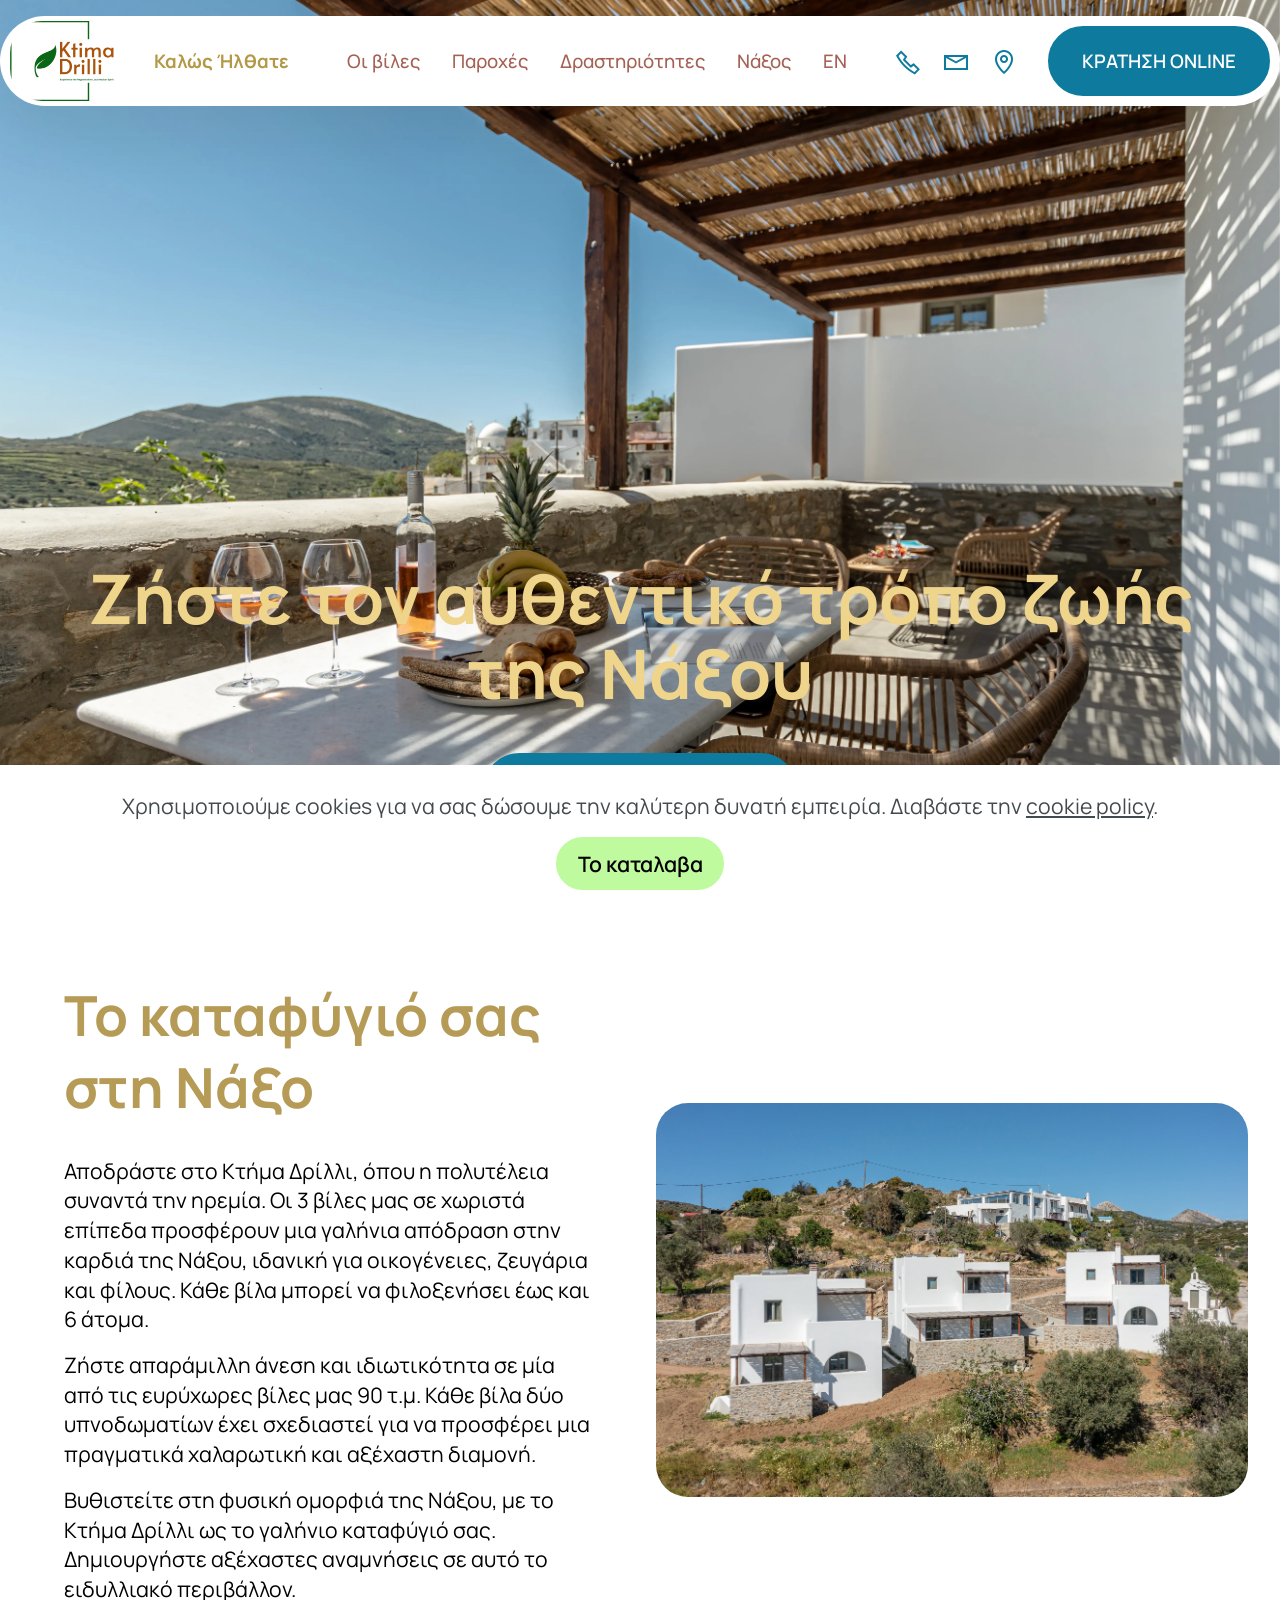
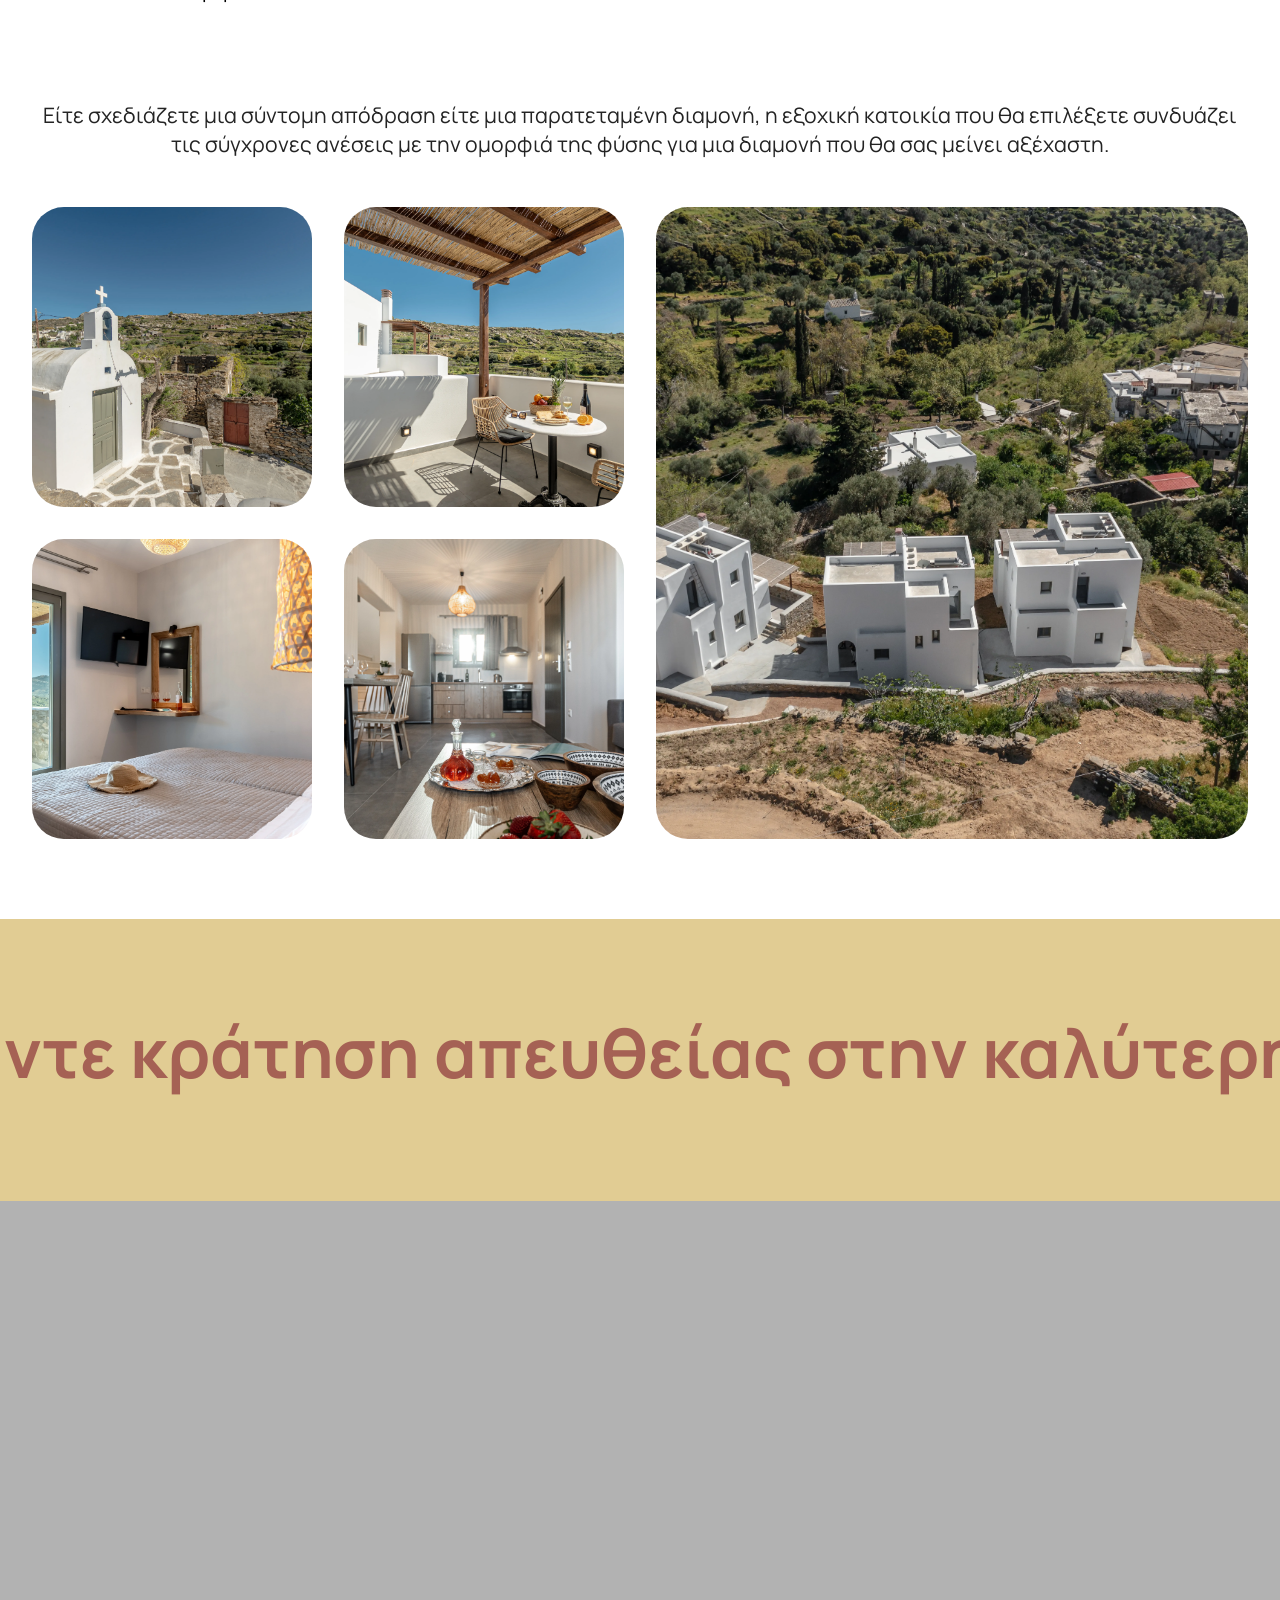
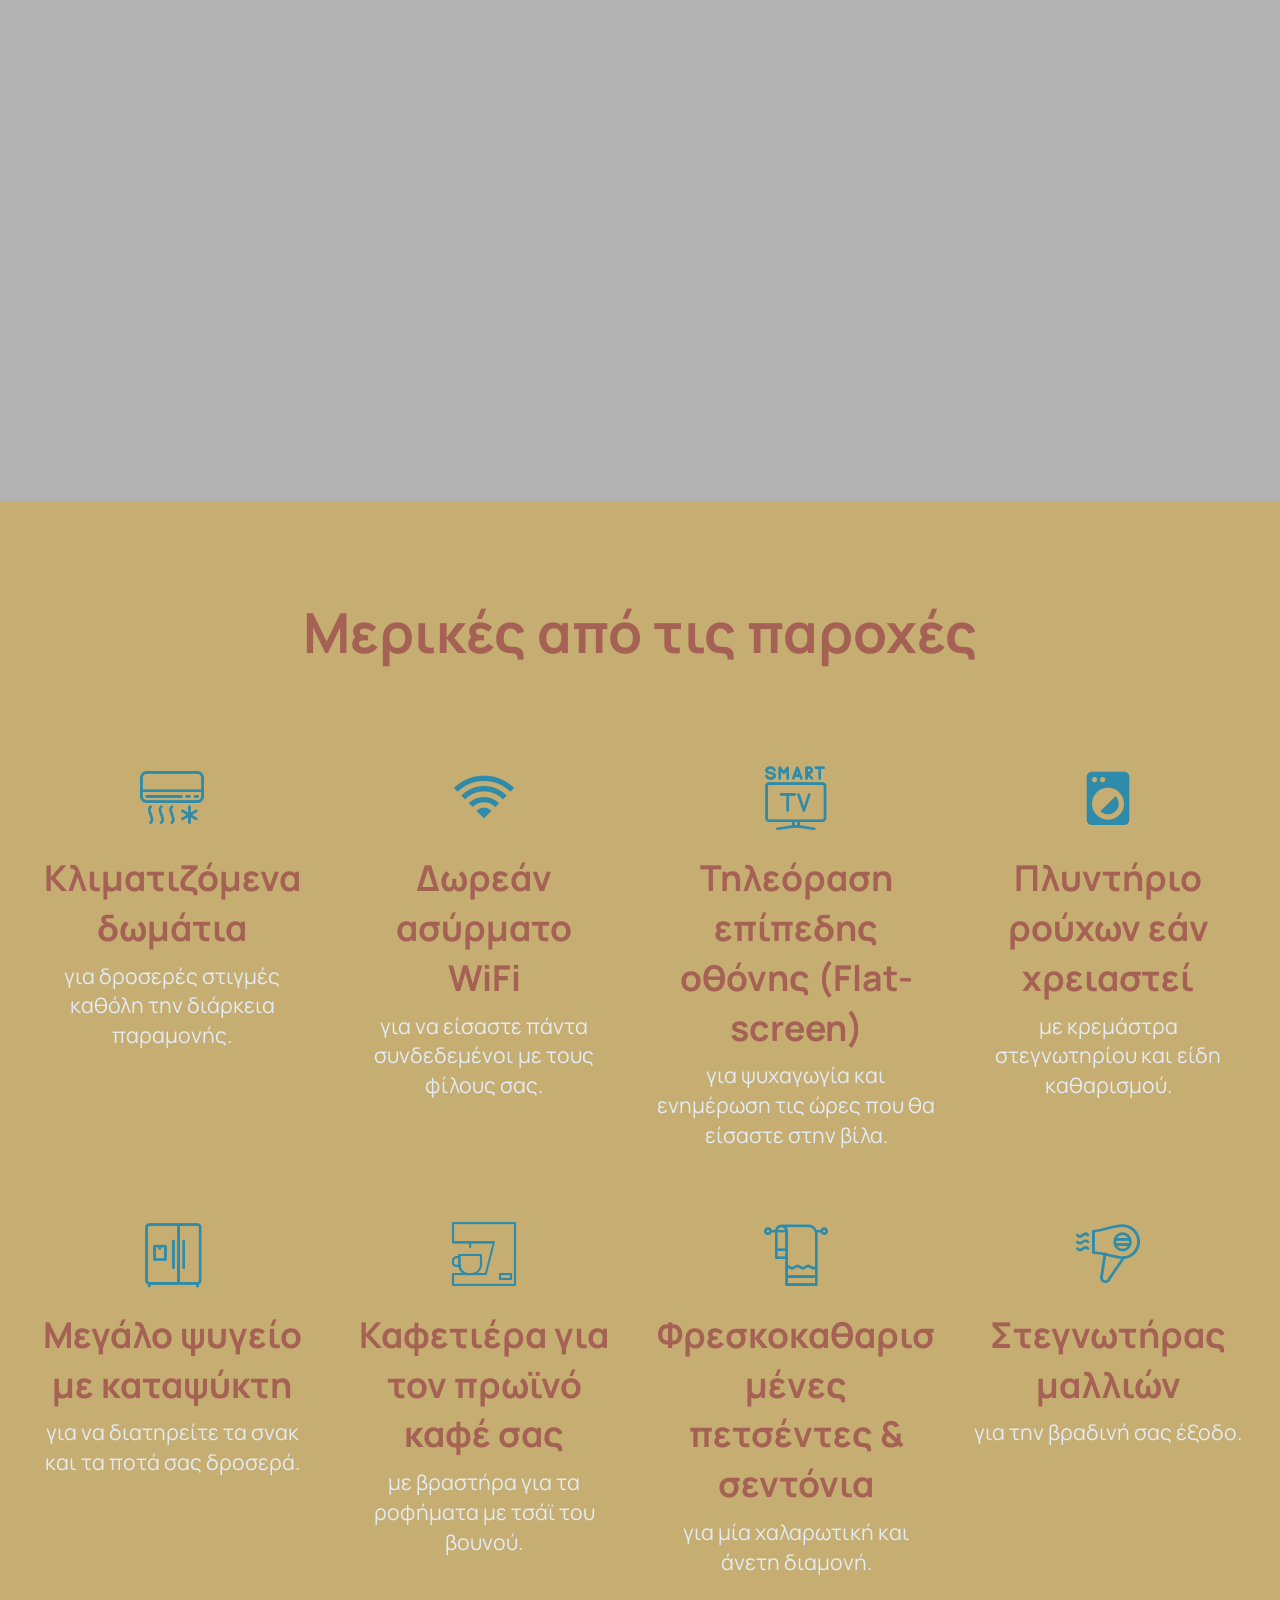
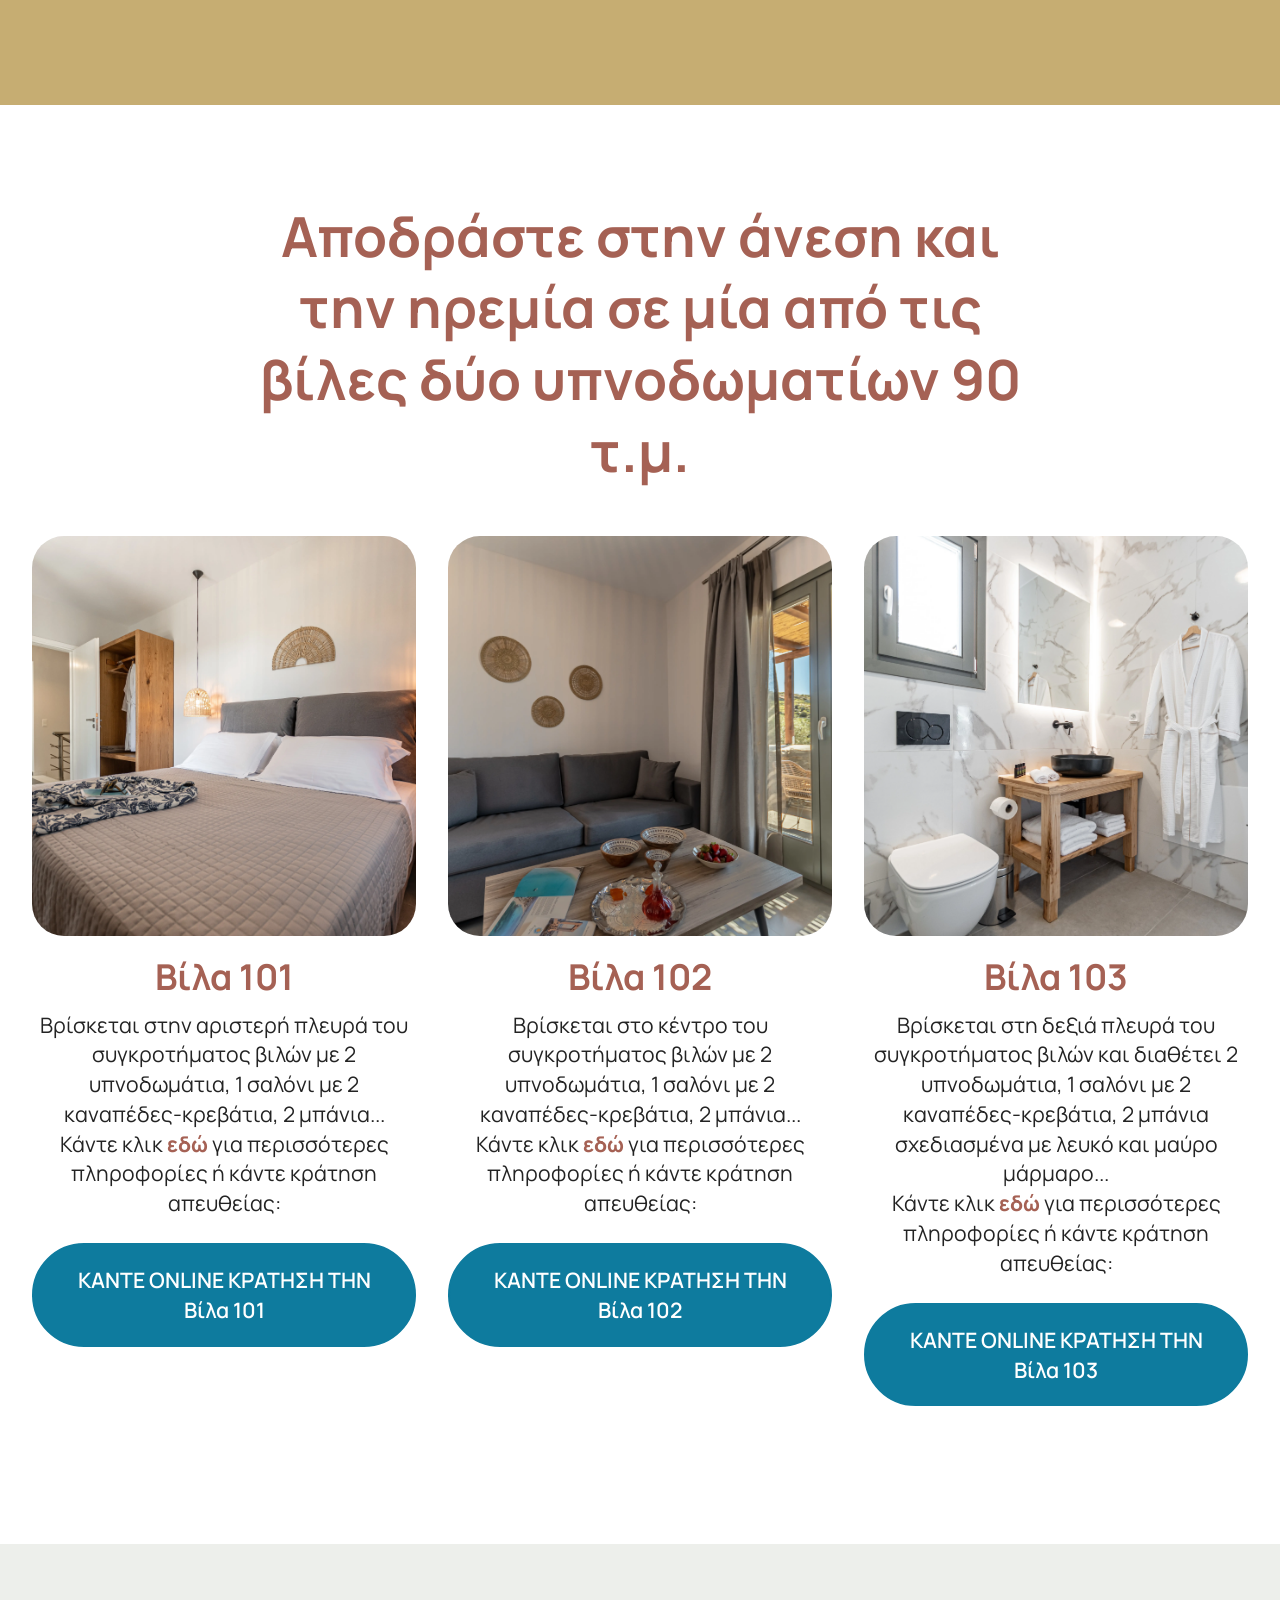
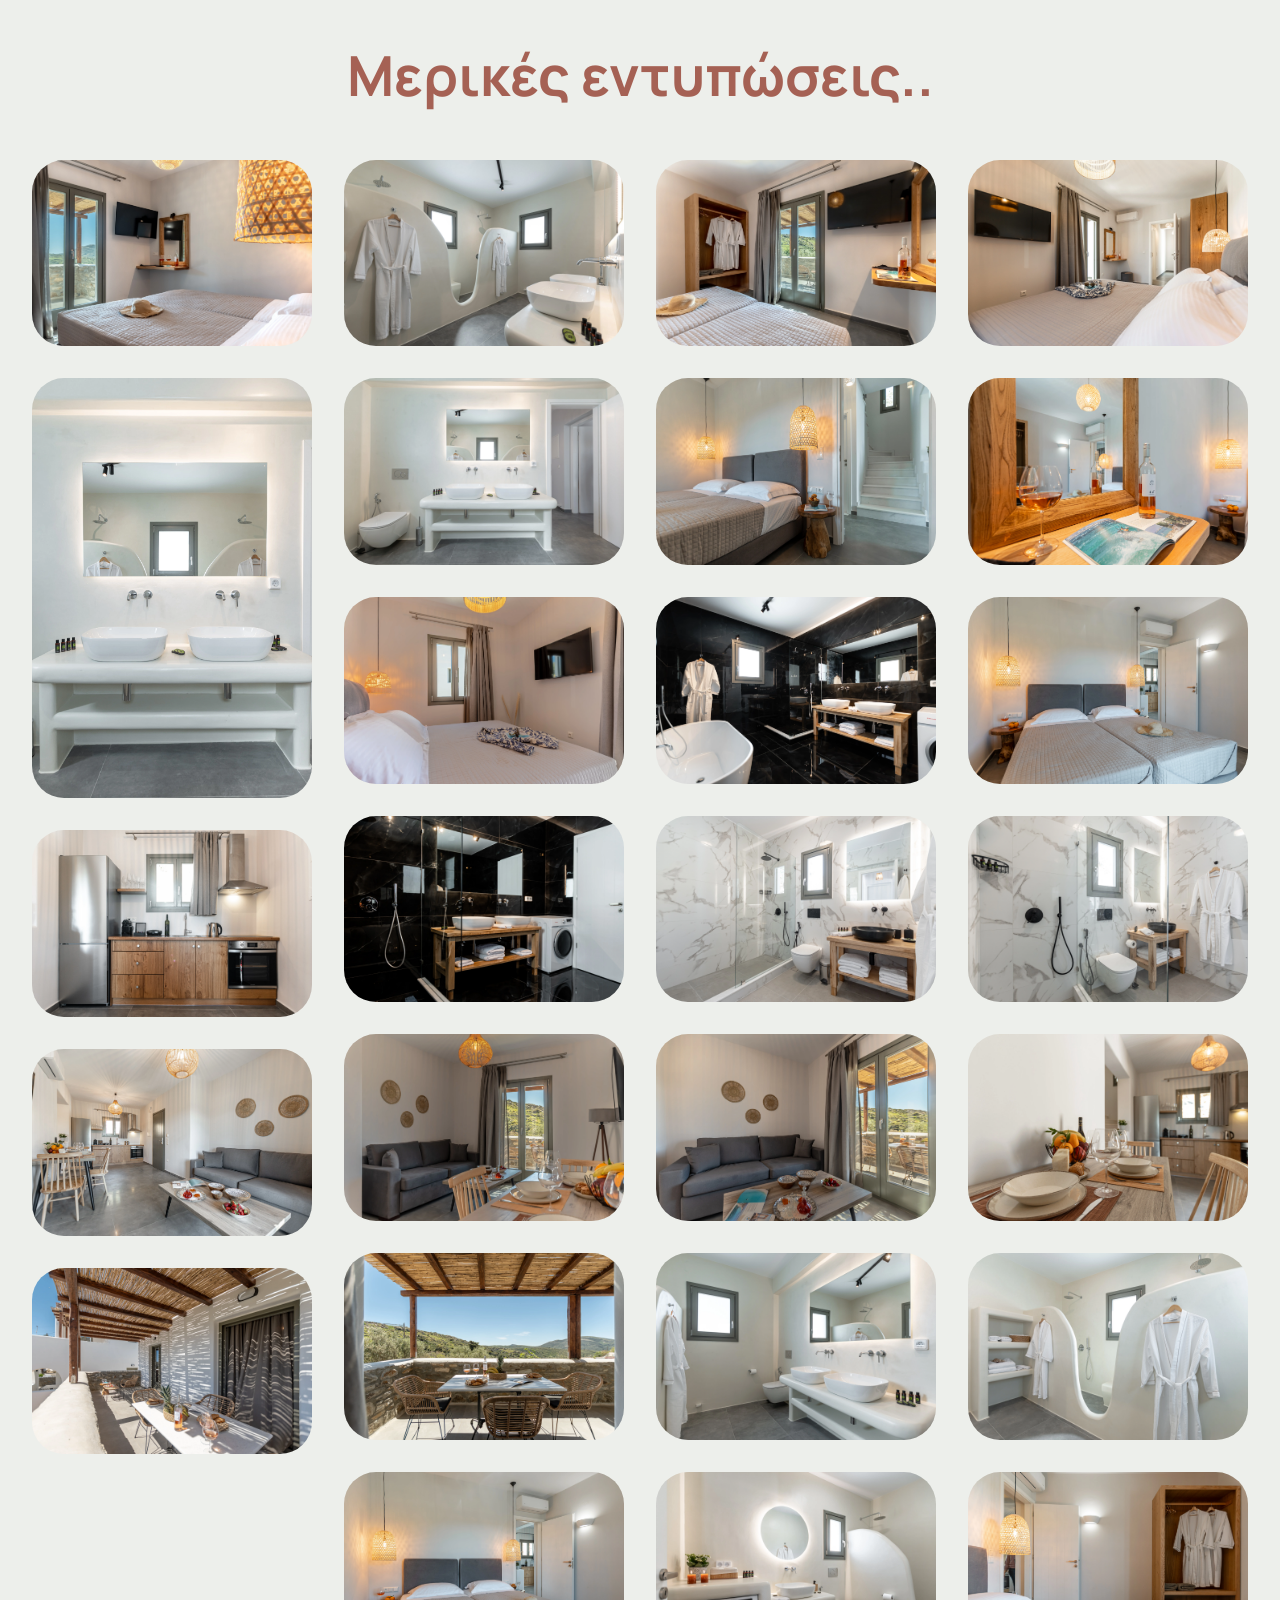
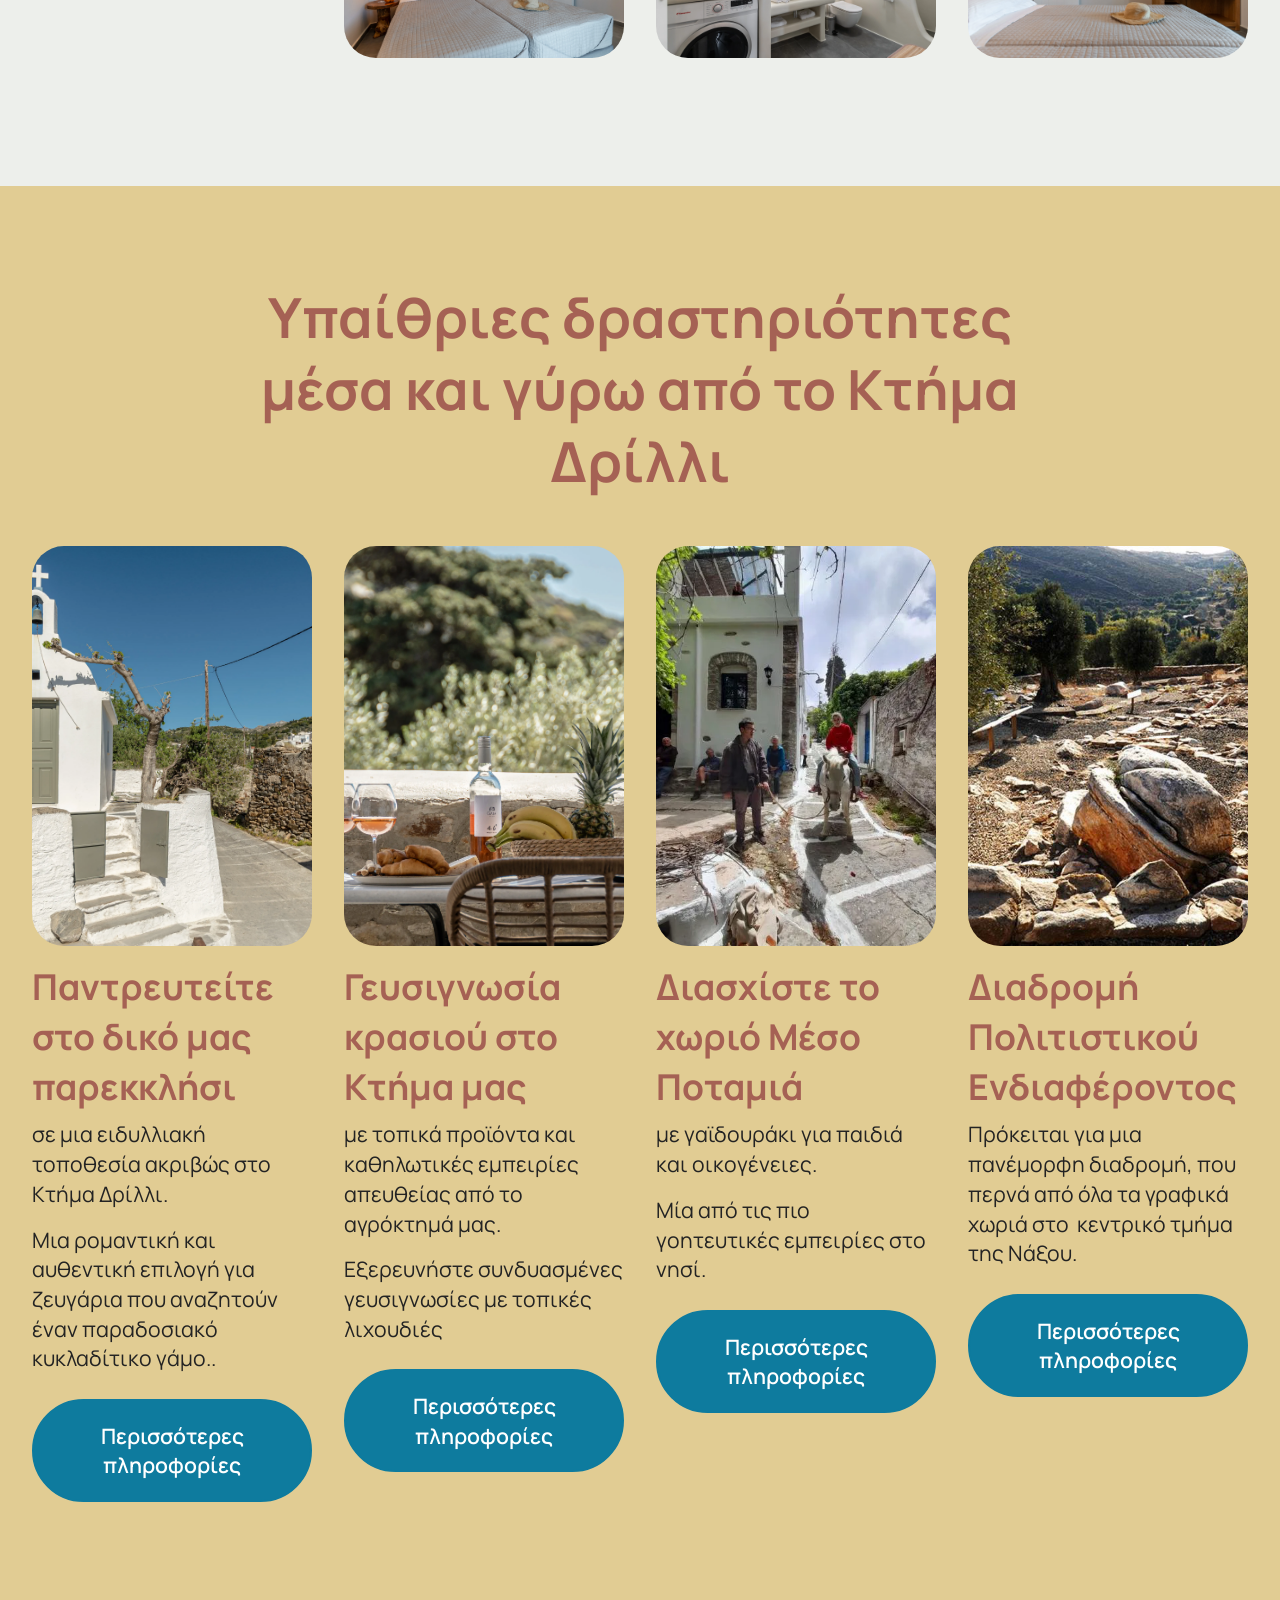
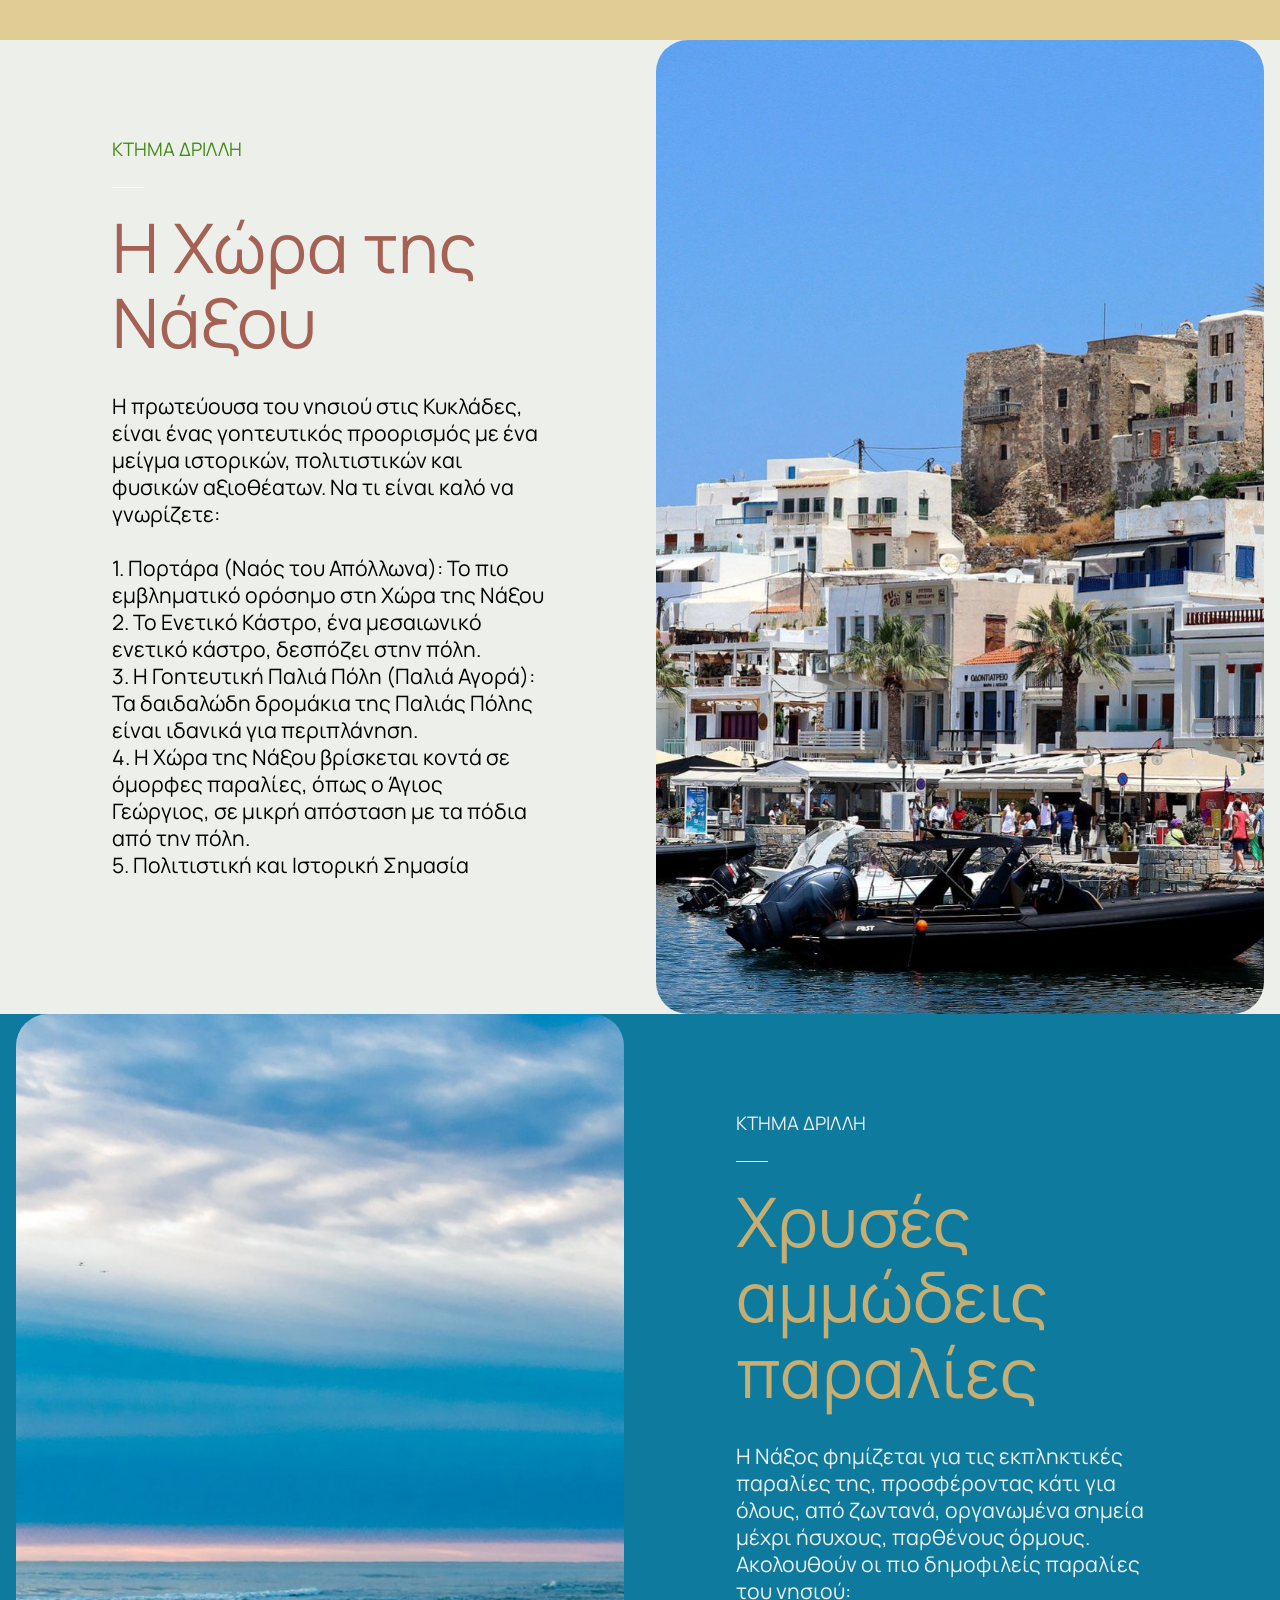
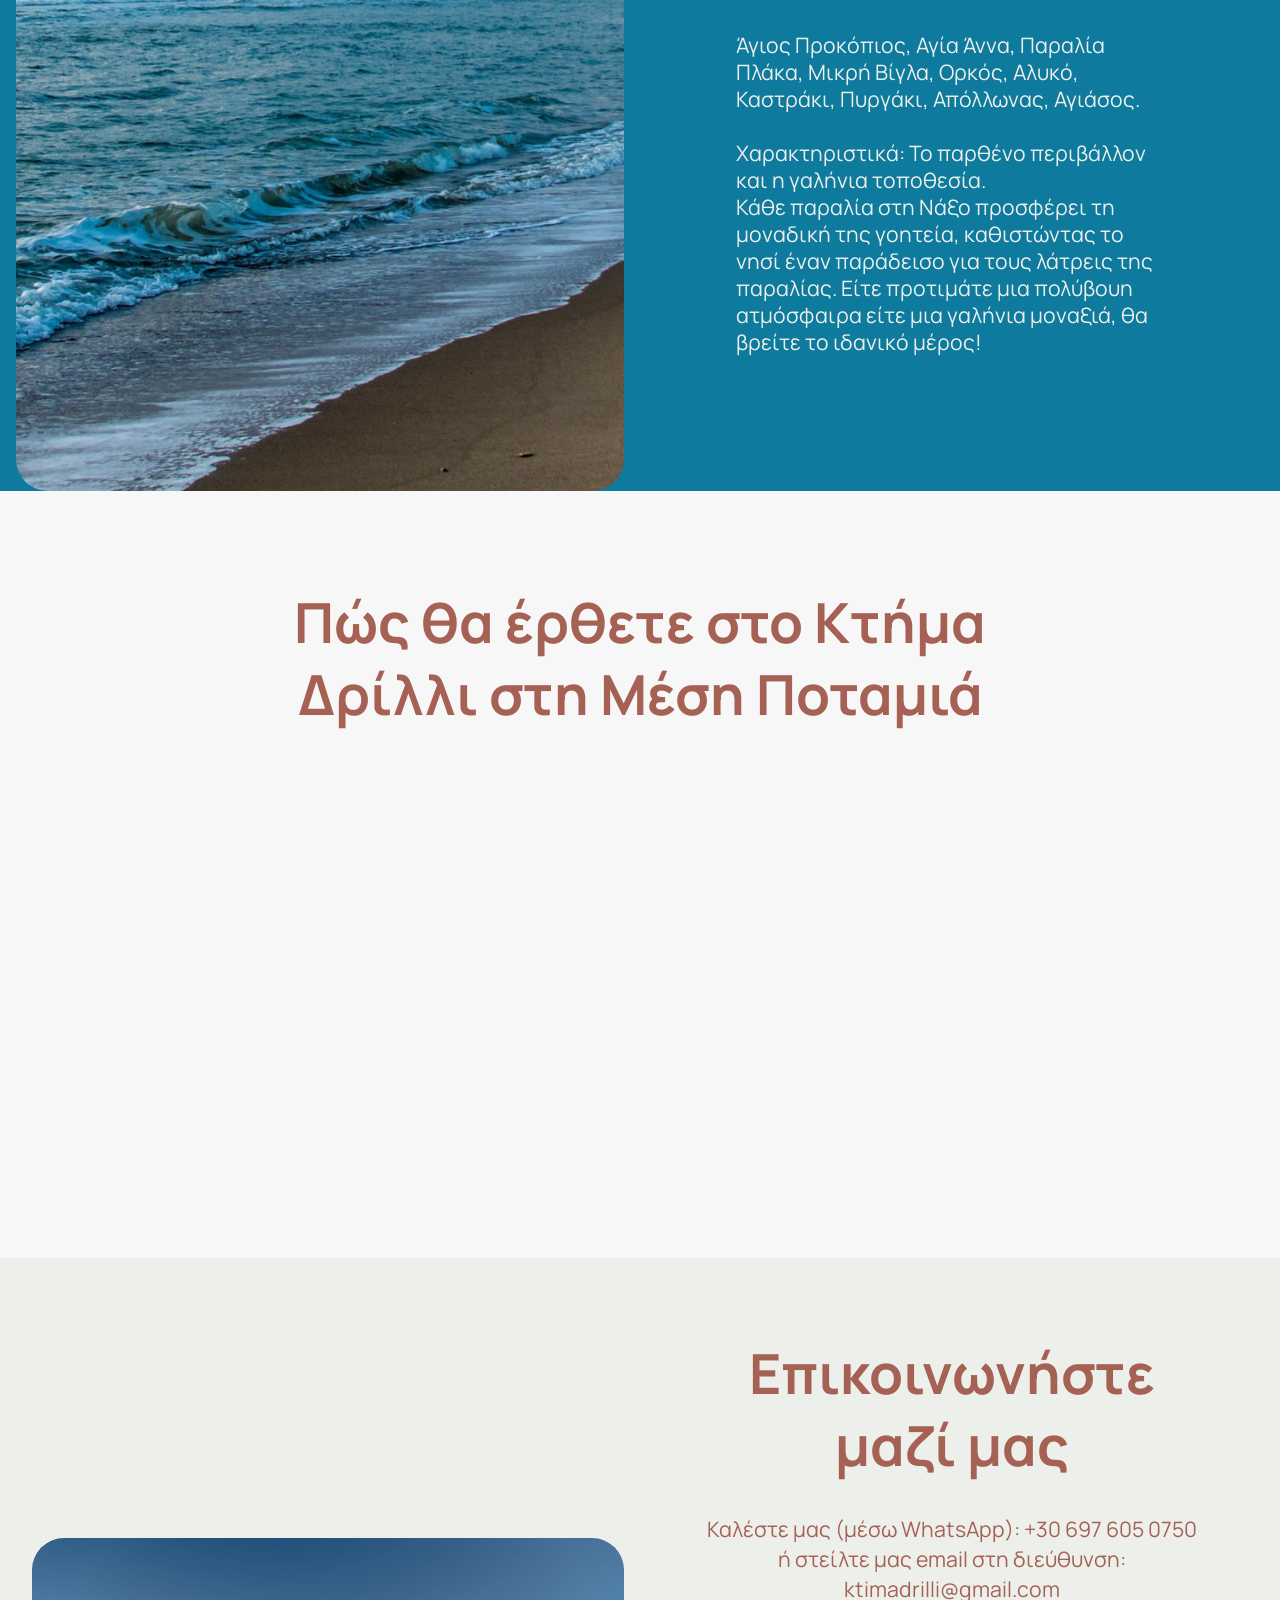
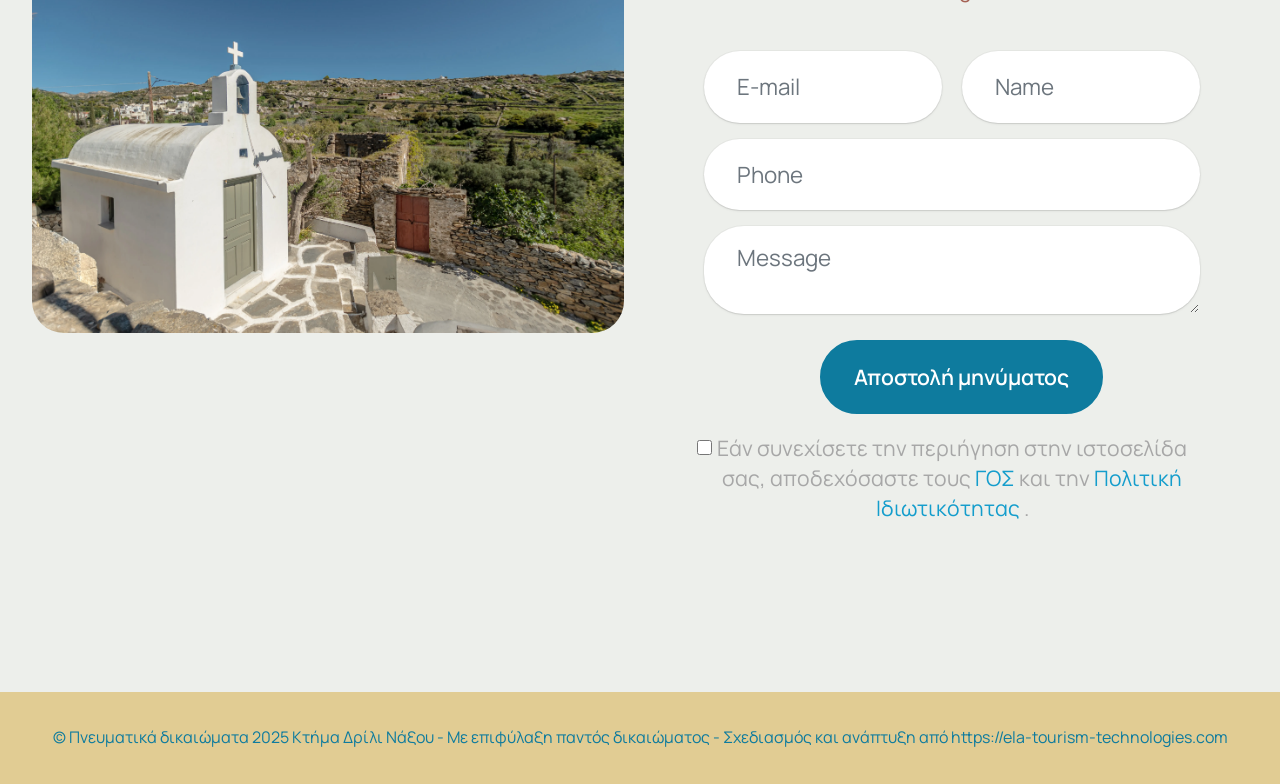
==== commit ebb7420e: "create github pages" ====
--- a/index.html
+++ b/index.html
@@ -25,7 +25,7 @@
   <link rel="stylesheet" href="assets/gallery/style.css">
   <link rel="preload" href="https://fonts.googleapis.com/css2?family=Manrope:wght@400;700&display=swap&display=swap" as="style" onload="this.onload=null;this.rel='stylesheet'">
   <noscript><link rel="stylesheet" href="https://fonts.googleapis.com/css2?family=Manrope:wght@400;700&display=swap&display=swap"></noscript>
-  <link rel="preload" as="style" href="assets/mobirise/css/mbr-additional.css?v=00A7C4"><link rel="stylesheet" href="assets/mobirise/css/mbr-additional.css?v=00A7C4" type="text/css">
+  <link rel="preload" as="style" href="assets/mobirise/css/mbr-additional.css?v=h1YLTH"><link rel="stylesheet" href="assets/mobirise/css/mbr-additional.css?v=h1YLTH" type="text/css">
 
   
   
@@ -405,8 +405,8 @@
         </div>
         <div class="row mbr-gallery mbr-masonry" data-masonry="{&quot;percentPosition&quot;: true }">
             <div class="col-12 col-md-6 col-lg-3 item gallery-image">
-                <div class="item-wrapper" data-toggle="modal" data-bs-toggle="modal" data-target="#vpLw4gzqct-modal" data-bs-target="#vpLw4gzqct-modal">
-                    <img class="w-100" src="assets/images/ktima-drilli-61.webp" alt="" data-slide-to="0" data-bs-slide-to="0" data-target="#lb-vpLw4gzqct" data-bs-target="#lb-vpLw4gzqct">
+                <div class="item-wrapper" data-toggle="modal" data-bs-toggle="modal" data-target="#vpLxoYRDfE-modal" data-bs-target="#vpLxoYRDfE-modal">
+                    <img class="w-100" src="assets/images/ktima-drilli-61.webp" alt="" data-slide-to="0" data-bs-slide-to="0" data-target="#lb-vpLxoYRDfE" data-bs-target="#lb-vpLxoYRDfE">
                     <div class="icon-wrapper">
                         <span class="mobi-mbri mobi-mbri-search mbr-iconfont mbr-iconfont-btn"></span>
                     </div>
@@ -414,8 +414,8 @@
                 
             </div>
             <div class="col-12 col-md-6 col-lg-3 item gallery-image">
-                <div class="item-wrapper" data-toggle="modal" data-bs-toggle="modal" data-target="#vpLw4gzqct-modal" data-bs-target="#vpLw4gzqct-modal">
-                    <img class="w-100" src="assets/images/ktima-drilli-116.webp" alt="" data-slide-to="1" data-bs-slide-to="1" data-target="#lb-vpLw4gzqct" data-bs-target="#lb-vpLw4gzqct">
+                <div class="item-wrapper" data-toggle="modal" data-bs-toggle="modal" data-target="#vpLxoYRDfE-modal" data-bs-target="#vpLxoYRDfE-modal">
+                    <img class="w-100" src="assets/images/ktima-drilli-116.webp" alt="" data-slide-to="1" data-bs-slide-to="1" data-target="#lb-vpLxoYRDfE" data-bs-target="#lb-vpLxoYRDfE">
                     <div class="icon-wrapper">
                         <span class="mobi-mbri mobi-mbri-search mbr-iconfont mbr-iconfont-btn"></span>
                     </div>
@@ -423,8 +423,8 @@
                 
             </div>
             <div class="col-12 col-md-6 col-lg-3 item gallery-image">
-                <div class="item-wrapper" data-toggle="modal" data-bs-toggle="modal" data-target="#vpLw4gzqct-modal" data-bs-target="#vpLw4gzqct-modal">
-                    <img class="w-100" src="assets/images/ktima-drilli-62.webp" alt="" data-slide-to="2" data-bs-slide-to="2" data-target="#lb-vpLw4gzqct" data-bs-target="#lb-vpLw4gzqct">
+                <div class="item-wrapper" data-toggle="modal" data-bs-toggle="modal" data-target="#vpLxoYRDfE-modal" data-bs-target="#vpLxoYRDfE-modal">
+                    <img class="w-100" src="assets/images/ktima-drilli-62.webp" alt="" data-slide-to="2" data-bs-slide-to="2" data-target="#lb-vpLxoYRDfE" data-bs-target="#lb-vpLxoYRDfE">
                     <div class="icon-wrapper">
                         <span class="mobi-mbri mobi-mbri-search mbr-iconfont mbr-iconfont-btn"></span>
                     </div>
@@ -432,8 +432,8 @@
                 
             </div>
             <div class="col-12 col-md-6 col-lg-3 item gallery-image">
-                <div class="item-wrapper" data-toggle="modal" data-bs-toggle="modal" data-target="#vpLw4gzqct-modal" data-bs-target="#vpLw4gzqct-modal">
-                    <img class="w-100" src="assets/images/ktima-drilli-101.webp" alt="" data-slide-to="3" data-bs-slide-to="3" data-target="#lb-vpLw4gzqct" data-bs-target="#lb-vpLw4gzqct">
+                <div class="item-wrapper" data-toggle="modal" data-bs-toggle="modal" data-target="#vpLxoYRDfE-modal" data-bs-target="#vpLxoYRDfE-modal">
+                    <img class="w-100" src="assets/images/ktima-drilli-101.webp" alt="" data-slide-to="3" data-bs-slide-to="3" data-target="#lb-vpLxoYRDfE" data-bs-target="#lb-vpLxoYRDfE">
                     <div class="icon-wrapper">
                         <span class="mobi-mbri mobi-mbri-search mbr-iconfont mbr-iconfont-btn"></span>
                     </div>
@@ -441,8 +441,8 @@
                 
             </div>
             <div class="col-12 col-md-6 col-lg-3 item gallery-image">
-                <div class="item-wrapper" data-toggle="modal" data-bs-toggle="modal" data-target="#vpLw4gzqct-modal" data-bs-target="#vpLw4gzqct-modal">
-                    <img class="w-100" src="assets/images/ktima-drilli-120.webp" alt="" data-slide-to="4" data-bs-slide-to="4" data-target="#lb-vpLw4gzqct" data-bs-target="#lb-vpLw4gzqct">
+                <div class="item-wrapper" data-toggle="modal" data-bs-toggle="modal" data-target="#vpLxoYRDfE-modal" data-bs-target="#vpLxoYRDfE-modal">
+                    <img class="w-100" src="assets/images/ktima-drilli-120.webp" alt="" data-slide-to="4" data-bs-slide-to="4" data-target="#lb-vpLxoYRDfE" data-bs-target="#lb-vpLxoYRDfE">
                     <div class="icon-wrapper">
                         <span class="mobi-mbri mobi-mbri-search mbr-iconfont mbr-iconfont-btn"></span>
                     </div>
@@ -450,8 +450,8 @@
                 
             </div>
             <div class="col-12 col-md-6 col-lg-3 item gallery-image">
-                <div class="item-wrapper" data-toggle="modal" data-bs-toggle="modal" data-target="#vpLw4gzqct-modal" data-bs-target="#vpLw4gzqct-modal">
-                    <img class="w-100" src="assets/images/ktima-drilli-119.webp" alt="" data-slide-to="5" data-bs-slide-to="5" data-target="#lb-vpLw4gzqct" data-bs-target="#lb-vpLw4gzqct">
+                <div class="item-wrapper" data-toggle="modal" data-bs-toggle="modal" data-target="#vpLxoYRDfE-modal" data-bs-target="#vpLxoYRDfE-modal">
+                    <img class="w-100" src="assets/images/ktima-drilli-119.webp" alt="" data-slide-to="5" data-bs-slide-to="5" data-target="#lb-vpLxoYRDfE" data-bs-target="#lb-vpLxoYRDfE">
                     <div class="icon-wrapper">
                         <span class="mobi-mbri mobi-mbri-search mbr-iconfont mbr-iconfont-btn"></span>
                     </div>
@@ -459,173 +459,173 @@
                 
             </div>
             <div class="col-12 col-md-6 col-lg-3 item gallery-image">
-                <div class="item-wrapper" data-toggle="modal" data-bs-toggle="modal" data-target="#vpLw4gzqct-modal" data-bs-target="#vpLw4gzqct-modal">
-                    <img class="w-100" src="assets/images/ktima-drilli-66.webp" alt="" data-slide-to="6" data-bs-slide-to="6" data-target="#lb-vpLw4gzqct" data-bs-target="#lb-vpLw4gzqct">
-                    <div class="icon-wrapper">
-                        <span class="mobi-mbri mobi-mbri-search mbr-iconfont mbr-iconfont-btn"></span>
-                    </div>
-                </div>
-                
-            </div><div class="col-12 col-md-6 col-lg-3 item gallery-image">
-                <div class="item-wrapper" data-toggle="modal" data-bs-toggle="modal" data-target="#vpLw4gzqct-modal" data-bs-target="#vpLw4gzqct-modal">
-                    <img class="w-100" src="assets/images/ktima-drilli-69.webp" alt="" data-slide-to="7" data-bs-slide-to="7" data-target="#lb-vpLw4gzqct" data-bs-target="#lb-vpLw4gzqct">
-                    <div class="icon-wrapper">
-                        <span class="mobi-mbri mobi-mbri-search mbr-iconfont mbr-iconfont-btn"></span>
-                    </div>
-                </div>
-                
-            </div><div class="col-12 col-md-6 col-lg-3 item gallery-image">
-                <div class="item-wrapper" data-toggle="modal" data-bs-toggle="modal" data-target="#vpLw4gzqct-modal" data-bs-target="#vpLw4gzqct-modal">
-                    <img class="w-100" src="assets/images/ktima-drilli-68.webp" alt="" data-slide-to="8" data-bs-slide-to="8" data-target="#lb-vpLw4gzqct" data-bs-target="#lb-vpLw4gzqct">
-                    <div class="icon-wrapper">
-                        <span class="mobi-mbri mobi-mbri-search mbr-iconfont mbr-iconfont-btn"></span>
-                    </div>
-                </div>
-                
-            </div><div class="col-12 col-md-6 col-lg-3 item gallery-image">
-                <div class="item-wrapper" data-toggle="modal" data-bs-toggle="modal" data-target="#vpLw4gzqct-modal" data-bs-target="#vpLw4gzqct-modal">
-                    <img class="w-100" src="assets/images/ktima-drilli-85.webp" alt="" data-slide-to="9" data-bs-slide-to="9" data-target="#lb-vpLw4gzqct" data-bs-target="#lb-vpLw4gzqct">
-                    <div class="icon-wrapper">
-                        <span class="mobi-mbri mobi-mbri-search mbr-iconfont mbr-iconfont-btn"></span>
-                    </div>
-                </div>
-                
-            </div><div class="col-12 col-md-6 col-lg-3 item gallery-image">
-                <div class="item-wrapper" data-toggle="modal" data-bs-toggle="modal" data-target="#vpLw4gzqct-modal" data-bs-target="#vpLw4gzqct-modal">
-                    <img class="w-100" src="assets/images/ktima-drilli-136.webp" alt="" data-slide-to="10" data-bs-slide-to="10" data-target="#lb-vpLw4gzqct" data-bs-target="#lb-vpLw4gzqct">
-                    <div class="icon-wrapper">
-                        <span class="mobi-mbri mobi-mbri-search mbr-iconfont mbr-iconfont-btn"></span>
-                    </div>
-                </div>
-                
-            </div><div class="col-12 col-md-6 col-lg-3 item gallery-image">
-                <div class="item-wrapper" data-toggle="modal" data-bs-toggle="modal" data-target="#vpLw4gzqct-modal" data-bs-target="#vpLw4gzqct-modal">
-                    <img class="w-100" src="assets/images/ktima-drilli-141.webp" alt="" data-slide-to="11" data-bs-slide-to="11" data-target="#lb-vpLw4gzqct" data-bs-target="#lb-vpLw4gzqct">
-                    <div class="icon-wrapper">
-                        <span class="mobi-mbri mobi-mbri-search mbr-iconfont mbr-iconfont-btn"></span>
-                    </div>
-                </div>
-                
-            </div><div class="col-12 col-md-6 col-lg-3 item gallery-image">
-                <div class="item-wrapper" data-toggle="modal" data-bs-toggle="modal" data-target="#vpLw4gzqct-modal" data-bs-target="#vpLw4gzqct-modal">
-                    <img class="w-100" src="assets/images/ktima-drilli-131.webp" alt="" data-slide-to="12" data-bs-slide-to="12" data-target="#lb-vpLw4gzqct" data-bs-target="#lb-vpLw4gzqct">
-                    <div class="icon-wrapper">
-                        <span class="mobi-mbri mobi-mbri-search mbr-iconfont mbr-iconfont-btn"></span>
-                    </div>
-                </div>
-                
-            </div><div class="col-12 col-md-6 col-lg-3 item gallery-image">
-                <div class="item-wrapper" data-toggle="modal" data-bs-toggle="modal" data-target="#vpLw4gzqct-modal" data-bs-target="#vpLw4gzqct-modal">
-                    <img class="w-100" src="assets/images/ktima-drilli-128.webp" alt="" data-slide-to="13" data-bs-slide-to="13" data-target="#lb-vpLw4gzqct" data-bs-target="#lb-vpLw4gzqct">
-                    <div class="icon-wrapper">
-                        <span class="mobi-mbri mobi-mbri-search mbr-iconfont mbr-iconfont-btn"></span>
-                    </div>
-                </div>
-                
-            </div><div class="col-12 col-md-6 col-lg-3 item gallery-image">
-                <div class="item-wrapper" data-toggle="modal" data-bs-toggle="modal" data-target="#vpLw4gzqct-modal" data-bs-target="#vpLw4gzqct-modal">
-                    <img class="w-100" src="assets/images/ktima-drilli-22.webp" alt="" data-slide-to="14" data-bs-slide-to="14" data-target="#lb-vpLw4gzqct" data-bs-target="#lb-vpLw4gzqct">
-                    <div class="icon-wrapper">
-                        <span class="mobi-mbri mobi-mbri-search mbr-iconfont mbr-iconfont-btn"></span>
-                    </div>
-                </div>
-                
-            </div><div class="col-12 col-md-6 col-lg-3 item gallery-image">
-                <div class="item-wrapper" data-toggle="modal" data-bs-toggle="modal" data-target="#vpLw4gzqct-modal" data-bs-target="#vpLw4gzqct-modal">
-                    <img class="w-100" src="assets/images/ktima-drilli-17.webp" alt="" data-slide-to="15" data-bs-slide-to="15" data-target="#lb-vpLw4gzqct" data-bs-target="#lb-vpLw4gzqct">
-                    <div class="icon-wrapper">
-                        <span class="mobi-mbri mobi-mbri-search mbr-iconfont mbr-iconfont-btn"></span>
-                    </div>
-                </div>
-                
-            </div><div class="col-12 col-md-6 col-lg-3 item gallery-image">
-                <div class="item-wrapper" data-toggle="modal" data-bs-toggle="modal" data-target="#vpLw4gzqct-modal" data-bs-target="#vpLw4gzqct-modal">
-                    <img class="w-100" src="assets/images/ktima-drilli-20.webp" alt="" data-slide-to="16" data-bs-slide-to="16" data-target="#lb-vpLw4gzqct" data-bs-target="#lb-vpLw4gzqct">
-                    <div class="icon-wrapper">
-                        <span class="mobi-mbri mobi-mbri-search mbr-iconfont mbr-iconfont-btn"></span>
-                    </div>
-                </div>
-                
-            </div><div class="col-12 col-md-6 col-lg-3 item gallery-image">
-                <div class="item-wrapper" data-toggle="modal" data-bs-toggle="modal" data-target="#vpLw4gzqct-modal" data-bs-target="#vpLw4gzqct-modal">
-                    <img class="w-100" src="assets/images/ktima-drilli-16.webp" alt="" data-slide-to="17" data-bs-slide-to="17" data-target="#lb-vpLw4gzqct" data-bs-target="#lb-vpLw4gzqct">
-                    <div class="icon-wrapper">
-                        <span class="mobi-mbri mobi-mbri-search mbr-iconfont mbr-iconfont-btn"></span>
-                    </div>
-                </div>
-                
-            </div><div class="col-12 col-md-6 col-lg-3 item gallery-image">
-                <div class="item-wrapper" data-toggle="modal" data-bs-toggle="modal" data-target="#vpLw4gzqct-modal" data-bs-target="#vpLw4gzqct-modal">
-                    <img class="w-100" src="assets/images/ktima-drilli-31.webp" alt="" data-slide-to="18" data-bs-slide-to="18" data-target="#lb-vpLw4gzqct" data-bs-target="#lb-vpLw4gzqct">
-                    <div class="icon-wrapper">
-                        <span class="mobi-mbri mobi-mbri-search mbr-iconfont mbr-iconfont-btn"></span>
-                    </div>
-                </div>
-                
-            </div><div class="col-12 col-md-6 col-lg-3 item gallery-image">
-                <div class="item-wrapper" data-toggle="modal" data-bs-toggle="modal" data-target="#vpLw4gzqct-modal" data-bs-target="#vpLw4gzqct-modal">
-                    <img class="w-100" src="assets/images/ktima-drilli-36.webp" alt="" data-slide-to="19" data-bs-slide-to="19" data-target="#lb-vpLw4gzqct" data-bs-target="#lb-vpLw4gzqct">
-                    <div class="icon-wrapper">
-                        <span class="mobi-mbri mobi-mbri-search mbr-iconfont mbr-iconfont-btn"></span>
-                    </div>
-                </div>
-                
-            </div><div class="col-12 col-md-6 col-lg-3 item gallery-image">
-                <div class="item-wrapper" data-toggle="modal" data-bs-toggle="modal" data-target="#vpLw4gzqct-modal" data-bs-target="#vpLw4gzqct-modal">
-                    <img class="w-100" src="assets/images/ktima-drilli-125.webp" alt="" data-slide-to="20" data-bs-slide-to="20" data-target="#lb-vpLw4gzqct" data-bs-target="#lb-vpLw4gzqct">
-                    <div class="icon-wrapper">
-                        <span class="mobi-mbri mobi-mbri-search mbr-iconfont mbr-iconfont-btn"></span>
-                    </div>
-                </div>
-                
-            </div><div class="col-12 col-md-6 col-lg-3 item gallery-image">
-                <div class="item-wrapper" data-toggle="modal" data-bs-toggle="modal" data-target="#vpLw4gzqct-modal" data-bs-target="#vpLw4gzqct-modal">
-                    <img class="w-100" src="assets/images/ktima-drilli-118.webp" alt="" data-slide-to="21" data-bs-slide-to="21" data-target="#lb-vpLw4gzqct" data-bs-target="#lb-vpLw4gzqct">
-                    <div class="icon-wrapper">
-                        <span class="mobi-mbri mobi-mbri-search mbr-iconfont mbr-iconfont-btn"></span>
-                    </div>
-                </div>
-                
-            </div><div class="col-12 col-md-6 col-lg-3 item gallery-image">
-                <div class="item-wrapper" data-toggle="modal" data-bs-toggle="modal" data-target="#vpLw4gzqct-modal" data-bs-target="#vpLw4gzqct-modal">
-                    <img class="w-100" src="assets/images/ktima-drilli-42.webp" alt="" data-slide-to="22" data-bs-slide-to="22" data-target="#lb-vpLw4gzqct" data-bs-target="#lb-vpLw4gzqct">
-                    <div class="icon-wrapper">
-                        <span class="mobi-mbri mobi-mbri-search mbr-iconfont mbr-iconfont-btn"></span>
-                    </div>
-                </div>
-                
-            </div><div class="col-12 col-md-6 col-lg-3 item gallery-image">
-                <div class="item-wrapper" data-toggle="modal" data-bs-toggle="modal" data-target="#vpLw4gzqct-modal" data-bs-target="#vpLw4gzqct-modal">
-                    <img class="w-100" src="assets/images/ktima-drilli-68.webp" alt="" data-slide-to="23" data-bs-slide-to="23" data-target="#lb-vpLw4gzqct" data-bs-target="#lb-vpLw4gzqct">
-                    <div class="icon-wrapper">
-                        <span class="mobi-mbri mobi-mbri-search mbr-iconfont mbr-iconfont-btn"></span>
-                    </div>
-                </div>
-                
-            </div><div class="col-12 col-md-6 col-lg-3 item gallery-image">
-                <div class="item-wrapper" data-toggle="modal" data-bs-toggle="modal" data-target="#vpLw4gzqct-modal" data-bs-target="#vpLw4gzqct-modal">
-                    <img class="w-100" src="assets/images/ktima-drilli-72.webp" alt="" data-slide-to="24" data-bs-slide-to="24" data-target="#lb-vpLw4gzqct" data-bs-target="#lb-vpLw4gzqct">
-                    <div class="icon-wrapper">
-                        <span class="mobi-mbri mobi-mbri-search mbr-iconfont mbr-iconfont-btn"></span>
-                    </div>
-                </div>
-                
-            </div><div class="col-12 col-md-6 col-lg-3 item gallery-image">
-                <div class="item-wrapper" data-toggle="modal" data-bs-toggle="modal" data-target="#vpLw4gzqct-modal" data-bs-target="#vpLw4gzqct-modal">
-                    <img class="w-100" src="assets/images/ktima-drilli-76.webp" alt="" data-slide-to="25" data-bs-slide-to="25" data-target="#lb-vpLw4gzqct" data-bs-target="#lb-vpLw4gzqct">
-                    <div class="icon-wrapper">
-                        <span class="mobi-mbri mobi-mbri-search mbr-iconfont mbr-iconfont-btn"></span>
-                    </div>
-                </div>
-                
-            </div>
-        </div>
-
-        <div class="modal mbr-slider" tabindex="-1" role="dialog" aria-hidden="true" id="vpLw4gzqct-modal">
+                <div class="item-wrapper" data-toggle="modal" data-bs-toggle="modal" data-target="#vpLxoYRDfE-modal" data-bs-target="#vpLxoYRDfE-modal">
+                    <img class="w-100" src="assets/images/ktima-drilli-66.webp" alt="" data-slide-to="6" data-bs-slide-to="6" data-target="#lb-vpLxoYRDfE" data-bs-target="#lb-vpLxoYRDfE">
+                    <div class="icon-wrapper">
+                        <span class="mobi-mbri mobi-mbri-search mbr-iconfont mbr-iconfont-btn"></span>
+                    </div>
+                </div>
+                
+            </div><div class="col-12 col-md-6 col-lg-3 item gallery-image">
+                <div class="item-wrapper" data-toggle="modal" data-bs-toggle="modal" data-target="#vpLxoYRDfE-modal" data-bs-target="#vpLxoYRDfE-modal">
+                    <img class="w-100" src="assets/images/ktima-drilli-69.webp" alt="" data-slide-to="7" data-bs-slide-to="7" data-target="#lb-vpLxoYRDfE" data-bs-target="#lb-vpLxoYRDfE">
+                    <div class="icon-wrapper">
+                        <span class="mobi-mbri mobi-mbri-search mbr-iconfont mbr-iconfont-btn"></span>
+                    </div>
+                </div>
+                
+            </div><div class="col-12 col-md-6 col-lg-3 item gallery-image">
+                <div class="item-wrapper" data-toggle="modal" data-bs-toggle="modal" data-target="#vpLxoYRDfE-modal" data-bs-target="#vpLxoYRDfE-modal">
+                    <img class="w-100" src="assets/images/ktima-drilli-68.webp" alt="" data-slide-to="8" data-bs-slide-to="8" data-target="#lb-vpLxoYRDfE" data-bs-target="#lb-vpLxoYRDfE">
+                    <div class="icon-wrapper">
+                        <span class="mobi-mbri mobi-mbri-search mbr-iconfont mbr-iconfont-btn"></span>
+                    </div>
+                </div>
+                
+            </div><div class="col-12 col-md-6 col-lg-3 item gallery-image">
+                <div class="item-wrapper" data-toggle="modal" data-bs-toggle="modal" data-target="#vpLxoYRDfE-modal" data-bs-target="#vpLxoYRDfE-modal">
+                    <img class="w-100" src="assets/images/ktima-drilli-85.webp" alt="" data-slide-to="9" data-bs-slide-to="9" data-target="#lb-vpLxoYRDfE" data-bs-target="#lb-vpLxoYRDfE">
+                    <div class="icon-wrapper">
+                        <span class="mobi-mbri mobi-mbri-search mbr-iconfont mbr-iconfont-btn"></span>
+                    </div>
+                </div>
+                
+            </div><div class="col-12 col-md-6 col-lg-3 item gallery-image">
+                <div class="item-wrapper" data-toggle="modal" data-bs-toggle="modal" data-target="#vpLxoYRDfE-modal" data-bs-target="#vpLxoYRDfE-modal">
+                    <img class="w-100" src="assets/images/ktima-drilli-136.webp" alt="" data-slide-to="10" data-bs-slide-to="10" data-target="#lb-vpLxoYRDfE" data-bs-target="#lb-vpLxoYRDfE">
+                    <div class="icon-wrapper">
+                        <span class="mobi-mbri mobi-mbri-search mbr-iconfont mbr-iconfont-btn"></span>
+                    </div>
+                </div>
+                
+            </div><div class="col-12 col-md-6 col-lg-3 item gallery-image">
+                <div class="item-wrapper" data-toggle="modal" data-bs-toggle="modal" data-target="#vpLxoYRDfE-modal" data-bs-target="#vpLxoYRDfE-modal">
+                    <img class="w-100" src="assets/images/ktima-drilli-141.webp" alt="" data-slide-to="11" data-bs-slide-to="11" data-target="#lb-vpLxoYRDfE" data-bs-target="#lb-vpLxoYRDfE">
+                    <div class="icon-wrapper">
+                        <span class="mobi-mbri mobi-mbri-search mbr-iconfont mbr-iconfont-btn"></span>
+                    </div>
+                </div>
+                
+            </div><div class="col-12 col-md-6 col-lg-3 item gallery-image">
+                <div class="item-wrapper" data-toggle="modal" data-bs-toggle="modal" data-target="#vpLxoYRDfE-modal" data-bs-target="#vpLxoYRDfE-modal">
+                    <img class="w-100" src="assets/images/ktima-drilli-131.webp" alt="" data-slide-to="12" data-bs-slide-to="12" data-target="#lb-vpLxoYRDfE" data-bs-target="#lb-vpLxoYRDfE">
+                    <div class="icon-wrapper">
+                        <span class="mobi-mbri mobi-mbri-search mbr-iconfont mbr-iconfont-btn"></span>
+                    </div>
+                </div>
+                
+            </div><div class="col-12 col-md-6 col-lg-3 item gallery-image">
+                <div class="item-wrapper" data-toggle="modal" data-bs-toggle="modal" data-target="#vpLxoYRDfE-modal" data-bs-target="#vpLxoYRDfE-modal">
+                    <img class="w-100" src="assets/images/ktima-drilli-128.webp" alt="" data-slide-to="13" data-bs-slide-to="13" data-target="#lb-vpLxoYRDfE" data-bs-target="#lb-vpLxoYRDfE">
+                    <div class="icon-wrapper">
+                        <span class="mobi-mbri mobi-mbri-search mbr-iconfont mbr-iconfont-btn"></span>
+                    </div>
+                </div>
+                
+            </div><div class="col-12 col-md-6 col-lg-3 item gallery-image">
+                <div class="item-wrapper" data-toggle="modal" data-bs-toggle="modal" data-target="#vpLxoYRDfE-modal" data-bs-target="#vpLxoYRDfE-modal">
+                    <img class="w-100" src="assets/images/ktima-drilli-22.webp" alt="" data-slide-to="14" data-bs-slide-to="14" data-target="#lb-vpLxoYRDfE" data-bs-target="#lb-vpLxoYRDfE">
+                    <div class="icon-wrapper">
+                        <span class="mobi-mbri mobi-mbri-search mbr-iconfont mbr-iconfont-btn"></span>
+                    </div>
+                </div>
+                
+            </div><div class="col-12 col-md-6 col-lg-3 item gallery-image">
+                <div class="item-wrapper" data-toggle="modal" data-bs-toggle="modal" data-target="#vpLxoYRDfE-modal" data-bs-target="#vpLxoYRDfE-modal">
+                    <img class="w-100" src="assets/images/ktima-drilli-17.webp" alt="" data-slide-to="15" data-bs-slide-to="15" data-target="#lb-vpLxoYRDfE" data-bs-target="#lb-vpLxoYRDfE">
+                    <div class="icon-wrapper">
+                        <span class="mobi-mbri mobi-mbri-search mbr-iconfont mbr-iconfont-btn"></span>
+                    </div>
+                </div>
+                
+            </div><div class="col-12 col-md-6 col-lg-3 item gallery-image">
+                <div class="item-wrapper" data-toggle="modal" data-bs-toggle="modal" data-target="#vpLxoYRDfE-modal" data-bs-target="#vpLxoYRDfE-modal">
+                    <img class="w-100" src="assets/images/ktima-drilli-20.webp" alt="" data-slide-to="16" data-bs-slide-to="16" data-target="#lb-vpLxoYRDfE" data-bs-target="#lb-vpLxoYRDfE">
+                    <div class="icon-wrapper">
+                        <span class="mobi-mbri mobi-mbri-search mbr-iconfont mbr-iconfont-btn"></span>
+                    </div>
+                </div>
+                
+            </div><div class="col-12 col-md-6 col-lg-3 item gallery-image">
+                <div class="item-wrapper" data-toggle="modal" data-bs-toggle="modal" data-target="#vpLxoYRDfE-modal" data-bs-target="#vpLxoYRDfE-modal">
+                    <img class="w-100" src="assets/images/ktima-drilli-16.webp" alt="" data-slide-to="17" data-bs-slide-to="17" data-target="#lb-vpLxoYRDfE" data-bs-target="#lb-vpLxoYRDfE">
+                    <div class="icon-wrapper">
+                        <span class="mobi-mbri mobi-mbri-search mbr-iconfont mbr-iconfont-btn"></span>
+                    </div>
+                </div>
+                
+            </div><div class="col-12 col-md-6 col-lg-3 item gallery-image">
+                <div class="item-wrapper" data-toggle="modal" data-bs-toggle="modal" data-target="#vpLxoYRDfE-modal" data-bs-target="#vpLxoYRDfE-modal">
+                    <img class="w-100" src="assets/images/ktima-drilli-31.webp" alt="" data-slide-to="18" data-bs-slide-to="18" data-target="#lb-vpLxoYRDfE" data-bs-target="#lb-vpLxoYRDfE">
+                    <div class="icon-wrapper">
+                        <span class="mobi-mbri mobi-mbri-search mbr-iconfont mbr-iconfont-btn"></span>
+                    </div>
+                </div>
+                
+            </div><div class="col-12 col-md-6 col-lg-3 item gallery-image">
+                <div class="item-wrapper" data-toggle="modal" data-bs-toggle="modal" data-target="#vpLxoYRDfE-modal" data-bs-target="#vpLxoYRDfE-modal">
+                    <img class="w-100" src="assets/images/ktima-drilli-36.webp" alt="" data-slide-to="19" data-bs-slide-to="19" data-target="#lb-vpLxoYRDfE" data-bs-target="#lb-vpLxoYRDfE">
+                    <div class="icon-wrapper">
+                        <span class="mobi-mbri mobi-mbri-search mbr-iconfont mbr-iconfont-btn"></span>
+                    </div>
+                </div>
+                
+            </div><div class="col-12 col-md-6 col-lg-3 item gallery-image">
+                <div class="item-wrapper" data-toggle="modal" data-bs-toggle="modal" data-target="#vpLxoYRDfE-modal" data-bs-target="#vpLxoYRDfE-modal">
+                    <img class="w-100" src="assets/images/ktima-drilli-125.webp" alt="" data-slide-to="20" data-bs-slide-to="20" data-target="#lb-vpLxoYRDfE" data-bs-target="#lb-vpLxoYRDfE">
+                    <div class="icon-wrapper">
+                        <span class="mobi-mbri mobi-mbri-search mbr-iconfont mbr-iconfont-btn"></span>
+                    </div>
+                </div>
+                
+            </div><div class="col-12 col-md-6 col-lg-3 item gallery-image">
+                <div class="item-wrapper" data-toggle="modal" data-bs-toggle="modal" data-target="#vpLxoYRDfE-modal" data-bs-target="#vpLxoYRDfE-modal">
+                    <img class="w-100" src="assets/images/ktima-drilli-118.webp" alt="" data-slide-to="21" data-bs-slide-to="21" data-target="#lb-vpLxoYRDfE" data-bs-target="#lb-vpLxoYRDfE">
+                    <div class="icon-wrapper">
+                        <span class="mobi-mbri mobi-mbri-search mbr-iconfont mbr-iconfont-btn"></span>
+                    </div>
+                </div>
+                
+            </div><div class="col-12 col-md-6 col-lg-3 item gallery-image">
+                <div class="item-wrapper" data-toggle="modal" data-bs-toggle="modal" data-target="#vpLxoYRDfE-modal" data-bs-target="#vpLxoYRDfE-modal">
+                    <img class="w-100" src="assets/images/ktima-drilli-42.webp" alt="" data-slide-to="22" data-bs-slide-to="22" data-target="#lb-vpLxoYRDfE" data-bs-target="#lb-vpLxoYRDfE">
+                    <div class="icon-wrapper">
+                        <span class="mobi-mbri mobi-mbri-search mbr-iconfont mbr-iconfont-btn"></span>
+                    </div>
+                </div>
+                
+            </div><div class="col-12 col-md-6 col-lg-3 item gallery-image">
+                <div class="item-wrapper" data-toggle="modal" data-bs-toggle="modal" data-target="#vpLxoYRDfE-modal" data-bs-target="#vpLxoYRDfE-modal">
+                    <img class="w-100" src="assets/images/ktima-drilli-68.webp" alt="" data-slide-to="23" data-bs-slide-to="23" data-target="#lb-vpLxoYRDfE" data-bs-target="#lb-vpLxoYRDfE">
+                    <div class="icon-wrapper">
+                        <span class="mobi-mbri mobi-mbri-search mbr-iconfont mbr-iconfont-btn"></span>
+                    </div>
+                </div>
+                
+            </div><div class="col-12 col-md-6 col-lg-3 item gallery-image">
+                <div class="item-wrapper" data-toggle="modal" data-bs-toggle="modal" data-target="#vpLxoYRDfE-modal" data-bs-target="#vpLxoYRDfE-modal">
+                    <img class="w-100" src="assets/images/ktima-drilli-72.webp" alt="" data-slide-to="24" data-bs-slide-to="24" data-target="#lb-vpLxoYRDfE" data-bs-target="#lb-vpLxoYRDfE">
+                    <div class="icon-wrapper">
+                        <span class="mobi-mbri mobi-mbri-search mbr-iconfont mbr-iconfont-btn"></span>
+                    </div>
+                </div>
+                
+            </div><div class="col-12 col-md-6 col-lg-3 item gallery-image">
+                <div class="item-wrapper" data-toggle="modal" data-bs-toggle="modal" data-target="#vpLxoYRDfE-modal" data-bs-target="#vpLxoYRDfE-modal">
+                    <img class="w-100" src="assets/images/ktima-drilli-76.webp" alt="" data-slide-to="25" data-bs-slide-to="25" data-target="#lb-vpLxoYRDfE" data-bs-target="#lb-vpLxoYRDfE">
+                    <div class="icon-wrapper">
+                        <span class="mobi-mbri mobi-mbri-search mbr-iconfont mbr-iconfont-btn"></span>
+                    </div>
+                </div>
+                
+            </div>
+        </div>
+
+        <div class="modal mbr-slider" tabindex="-1" role="dialog" aria-hidden="true" id="vpLxoYRDfE-modal">
             <div class="modal-dialog" role="document">
                 <div class="modal-content">
                     <div class="modal-body">
-                        <div class="carousel slide" id="lb-vpLw4gzqct" data-interval="5000" data-bs-interval="5000">
+                        <div class="carousel slide" id="lb-vpLxoYRDfE" data-interval="5000" data-bs-interval="5000">
                             <div class="carousel-inner">
                                 <div class="carousel-item active">
                                     <img class="d-block w-100" src="assets/images/ktima-drilli-61.webp" alt="">
@@ -688,21 +688,21 @@
                                 </div>
                             </div>
                             <ol class="carousel-indicators">
-                                <li data-slide-to="0" data-bs-slide-to="0" class="active" data-target="#lb-vpLw4gzqct" data-bs-target="#lb-vpLw4gzqct"></li>
-                                <li data-slide-to="1" data-bs-slide-to="1" data-target="#lb-vpLw4gzqct" data-bs-target="#lb-vpLw4gzqct"></li>
-                                <li data-slide-to="2" data-bs-slide-to="2" data-target="#lb-vpLw4gzqct" data-bs-target="#lb-vpLw4gzqct"></li>
-                                <li data-slide-to="3" data-bs-slide-to="3" data-target="#lb-vpLw4gzqct" data-bs-target="#lb-vpLw4gzqct"></li>
-                                <li data-slide-to="4" data-bs-slide-to="4" data-target="#lb-vpLw4gzqct" data-bs-target="#lb-vpLw4gzqct"></li>
-                                <li data-slide-to="5" data-bs-slide-to="5" data-target="#lb-vpLw4gzqct" data-bs-target="#lb-vpLw4gzqct"></li>
-                                <li data-slide-to="6" data-bs-slide-to="6" data-target="#lb-vpLw4gzqct" data-bs-target="#lb-vpLw4gzqct"></li><li data-slide-to="7" data-bs-slide-to="7" data-target="#lb-vpLw4gzqct" data-bs-target="#lb-vpLw4gzqct"></li><li data-slide-to="8" data-bs-slide-to="8" data-target="#lb-vpLw4gzqct" data-bs-target="#lb-vpLw4gzqct"></li><li data-slide-to="9" data-bs-slide-to="9" data-target="#lb-vpLw4gzqct" data-bs-target="#lb-vpLw4gzqct"></li><li data-slide-to="10" data-bs-slide-to="10" data-target="#lb-vpLw4gzqct" data-bs-target="#lb-vpLw4gzqct"></li><li data-slide-to="11" data-bs-slide-to="11" data-target="#lb-vpLw4gzqct" data-bs-target="#lb-vpLw4gzqct"></li><li data-slide-to="12" data-bs-slide-to="12" data-target="#lb-vpLw4gzqct" data-bs-target="#lb-vpLw4gzqct"></li><li data-slide-to="13" data-bs-slide-to="13" data-target="#lb-vpLw4gzqct" data-bs-target="#lb-vpLw4gzqct"></li><li data-slide-to="14" data-bs-slide-to="14" data-target="#lb-vpLw4gzqct" data-bs-target="#lb-vpLw4gzqct"></li><li data-slide-to="15" data-bs-slide-to="15" data-target="#lb-vpLw4gzqct" data-bs-target="#lb-vpLw4gzqct"></li><li data-slide-to="16" data-bs-slide-to="16" data-target="#lb-vpLw4gzqct" data-bs-target="#lb-vpLw4gzqct"></li><li data-slide-to="17" data-bs-slide-to="17" data-target="#lb-vpLw4gzqct" data-bs-target="#lb-vpLw4gzqct"></li><li data-slide-to="18" data-bs-slide-to="18" data-target="#lb-vpLw4gzqct" data-bs-target="#lb-vpLw4gzqct"></li><li data-slide-to="19" data-bs-slide-to="19" data-target="#lb-vpLw4gzqct" data-bs-target="#lb-vpLw4gzqct"></li><li data-slide-to="20" data-bs-slide-to="20" data-target="#lb-vpLw4gzqct" data-bs-target="#lb-vpLw4gzqct"></li><li data-slide-to="21" data-bs-slide-to="21" data-target="#lb-vpLw4gzqct" data-bs-target="#lb-vpLw4gzqct"></li><li data-slide-to="22" data-bs-slide-to="22" data-target="#lb-vpLw4gzqct" data-bs-target="#lb-vpLw4gzqct"></li><li data-slide-to="23" data-bs-slide-to="23" data-target="#lb-vpLw4gzqct" data-bs-target="#lb-vpLw4gzqct"></li><li data-slide-to="24" data-bs-slide-to="24" data-target="#lb-vpLw4gzqct" data-bs-target="#lb-vpLw4gzqct"></li><li data-slide-to="25" data-bs-slide-to="25" data-target="#lb-vpLw4gzqct" data-bs-target="#lb-vpLw4gzqct"></li>
+                                <li data-slide-to="0" data-bs-slide-to="0" class="active" data-target="#lb-vpLxoYRDfE" data-bs-target="#lb-vpLxoYRDfE"></li>
+                                <li data-slide-to="1" data-bs-slide-to="1" data-target="#lb-vpLxoYRDfE" data-bs-target="#lb-vpLxoYRDfE"></li>
+                                <li data-slide-to="2" data-bs-slide-to="2" data-target="#lb-vpLxoYRDfE" data-bs-target="#lb-vpLxoYRDfE"></li>
+                                <li data-slide-to="3" data-bs-slide-to="3" data-target="#lb-vpLxoYRDfE" data-bs-target="#lb-vpLxoYRDfE"></li>
+                                <li data-slide-to="4" data-bs-slide-to="4" data-target="#lb-vpLxoYRDfE" data-bs-target="#lb-vpLxoYRDfE"></li>
+                                <li data-slide-to="5" data-bs-slide-to="5" data-target="#lb-vpLxoYRDfE" data-bs-target="#lb-vpLxoYRDfE"></li>
+                                <li data-slide-to="6" data-bs-slide-to="6" data-target="#lb-vpLxoYRDfE" data-bs-target="#lb-vpLxoYRDfE"></li><li data-slide-to="7" data-bs-slide-to="7" data-target="#lb-vpLxoYRDfE" data-bs-target="#lb-vpLxoYRDfE"></li><li data-slide-to="8" data-bs-slide-to="8" data-target="#lb-vpLxoYRDfE" data-bs-target="#lb-vpLxoYRDfE"></li><li data-slide-to="9" data-bs-slide-to="9" data-target="#lb-vpLxoYRDfE" data-bs-target="#lb-vpLxoYRDfE"></li><li data-slide-to="10" data-bs-slide-to="10" data-target="#lb-vpLxoYRDfE" data-bs-target="#lb-vpLxoYRDfE"></li><li data-slide-to="11" data-bs-slide-to="11" data-target="#lb-vpLxoYRDfE" data-bs-target="#lb-vpLxoYRDfE"></li><li data-slide-to="12" data-bs-slide-to="12" data-target="#lb-vpLxoYRDfE" data-bs-target="#lb-vpLxoYRDfE"></li><li data-slide-to="13" data-bs-slide-to="13" data-target="#lb-vpLxoYRDfE" data-bs-target="#lb-vpLxoYRDfE"></li><li data-slide-to="14" data-bs-slide-to="14" data-target="#lb-vpLxoYRDfE" data-bs-target="#lb-vpLxoYRDfE"></li><li data-slide-to="15" data-bs-slide-to="15" data-target="#lb-vpLxoYRDfE" data-bs-target="#lb-vpLxoYRDfE"></li><li data-slide-to="16" data-bs-slide-to="16" data-target="#lb-vpLxoYRDfE" data-bs-target="#lb-vpLxoYRDfE"></li><li data-slide-to="17" data-bs-slide-to="17" data-target="#lb-vpLxoYRDfE" data-bs-target="#lb-vpLxoYRDfE"></li><li data-slide-to="18" data-bs-slide-to="18" data-target="#lb-vpLxoYRDfE" data-bs-target="#lb-vpLxoYRDfE"></li><li data-slide-to="19" data-bs-slide-to="19" data-target="#lb-vpLxoYRDfE" data-bs-target="#lb-vpLxoYRDfE"></li><li data-slide-to="20" data-bs-slide-to="20" data-target="#lb-vpLxoYRDfE" data-bs-target="#lb-vpLxoYRDfE"></li><li data-slide-to="21" data-bs-slide-to="21" data-target="#lb-vpLxoYRDfE" data-bs-target="#lb-vpLxoYRDfE"></li><li data-slide-to="22" data-bs-slide-to="22" data-target="#lb-vpLxoYRDfE" data-bs-target="#lb-vpLxoYRDfE"></li><li data-slide-to="23" data-bs-slide-to="23" data-target="#lb-vpLxoYRDfE" data-bs-target="#lb-vpLxoYRDfE"></li><li data-slide-to="24" data-bs-slide-to="24" data-target="#lb-vpLxoYRDfE" data-bs-target="#lb-vpLxoYRDfE"></li><li data-slide-to="25" data-bs-slide-to="25" data-target="#lb-vpLxoYRDfE" data-bs-target="#lb-vpLxoYRDfE"></li>
                             </ol>
                             <a role="button" href="" class="close" data-dismiss="modal" data-bs-dismiss="modal" aria-label="Close">
                             </a>
-                            <a class="carousel-control-prev carousel-control" role="button" data-slide="prev" data-bs-slide="prev" href="#lb-vpLw4gzqct">
+                            <a class="carousel-control-prev carousel-control" role="button" data-slide="prev" data-bs-slide="prev" href="#lb-vpLxoYRDfE">
                                 <span class="mobi-mbri mobi-mbri-arrow-prev" aria-hidden="true"></span>
                                 <span class="sr-only visually-hidden">Previous</span>
                             </a>
-                            <a class="carousel-control-next carousel-control" role="button" data-slide="next" data-bs-slide="next" href="#lb-vpLw4gzqct">
+                            <a class="carousel-control-next carousel-control" role="button" data-slide="next" data-bs-slide="next" href="#lb-vpLxoYRDfE">
                                 <span class="mobi-mbri mobi-mbri-arrow-next" aria-hidden="true"></span>
                                 <span class="sr-only visually-hidden">Next</span>
                             </a>
@@ -876,7 +876,7 @@
                     <h4 class="mbr-section-subtitle mbr-fonts-style align-center mb-0 mt-4 display-7">Καλέστε μας (μέσω WhatsApp): +30 697 605 0750<div>ή στείλτε μας email στη διεύθυνση: ktimadrilli@gmail.com</div></h4>
                 </div>
                 <div class="col-lg-12 mx-auto mbr-form" data-form-type="formoid">
-                    <form action="https://mobirise.eu/" method="POST" class="mbr-form form-with-styler" data-form-title="Form Name"><input type="hidden" name="email" data-form-email="true" value="0dReaR+LMImc47+dbQcs4D/B7ONwSZSm7iMuXjNxNGcrhc4vk7HAs2YZwnTj4OPVT7ElzbFWeW48A6gMT1RpE7TQFbugKEpA+KAmwKO2ADJDKJ2S1YfuKWmDY0uADl3v.S+MbbVZnzAa5sEumFD+NR5xfYPXWHQnAfac5Caud6HqH3QEPbffJUgz7FqOZMVm7MGs63bBHxinsHzJTWFQ5BXJjJyh4ZV26su9v+TLFzprkJQ8WJiZoCKr3tlvwmWlE">
+                    <form action="https://mobirise.eu/" method="POST" class="mbr-form form-with-styler" data-form-title="Form Name"><input type="hidden" name="email" data-form-email="true" value="ITI8eyCrGLh2FRPYelb3ZAqyF8GUYOroO6TEKj+67WZQZgKMfq0v9e2O1ZhtEM09F734jZqXzjbqRGjMe+iDC07dUC4n5x+ZHbI0hF1GctPtlhe5j7z5oqmaX4/IhrBR.JBbPuo0SVG8t1TzN+j2p3FfCY0hrDBckMk6n4IHXr9997AuuiuS5Z8+/10XfZ05rL+paC5ImFfkC1i5vvR7r7siE+jd7B9E5wL3k55nfHSai6r2/4IA5KCvW8htjqFAn">
                         <div class="row">
                             <div hidden="hidden" data-form-alert="" class="alert alert-success col-12">Thanks for filling out the form! We will contact you within the next 24 hours by phone or by E-Mail.</div>
                             <div hidden="hidden" data-form-alert-danger="" class="alert alert-danger col-12">
